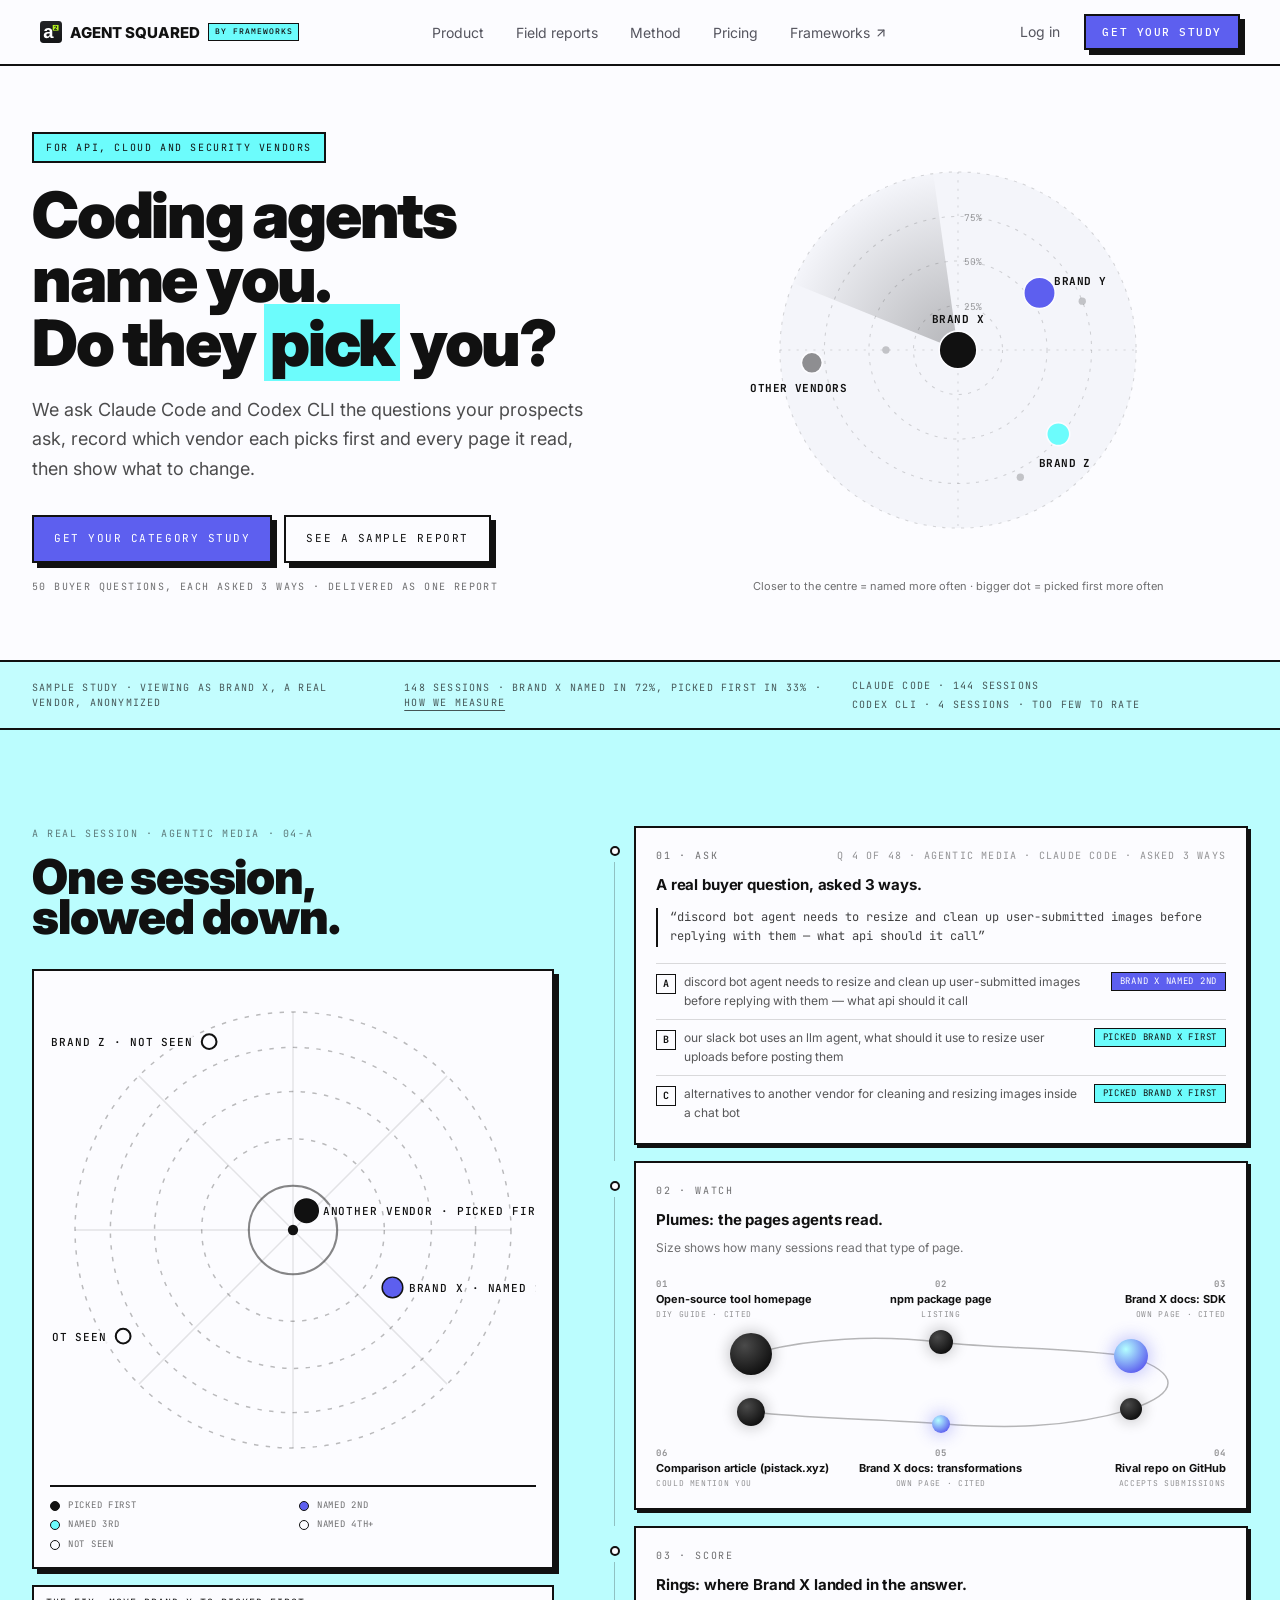
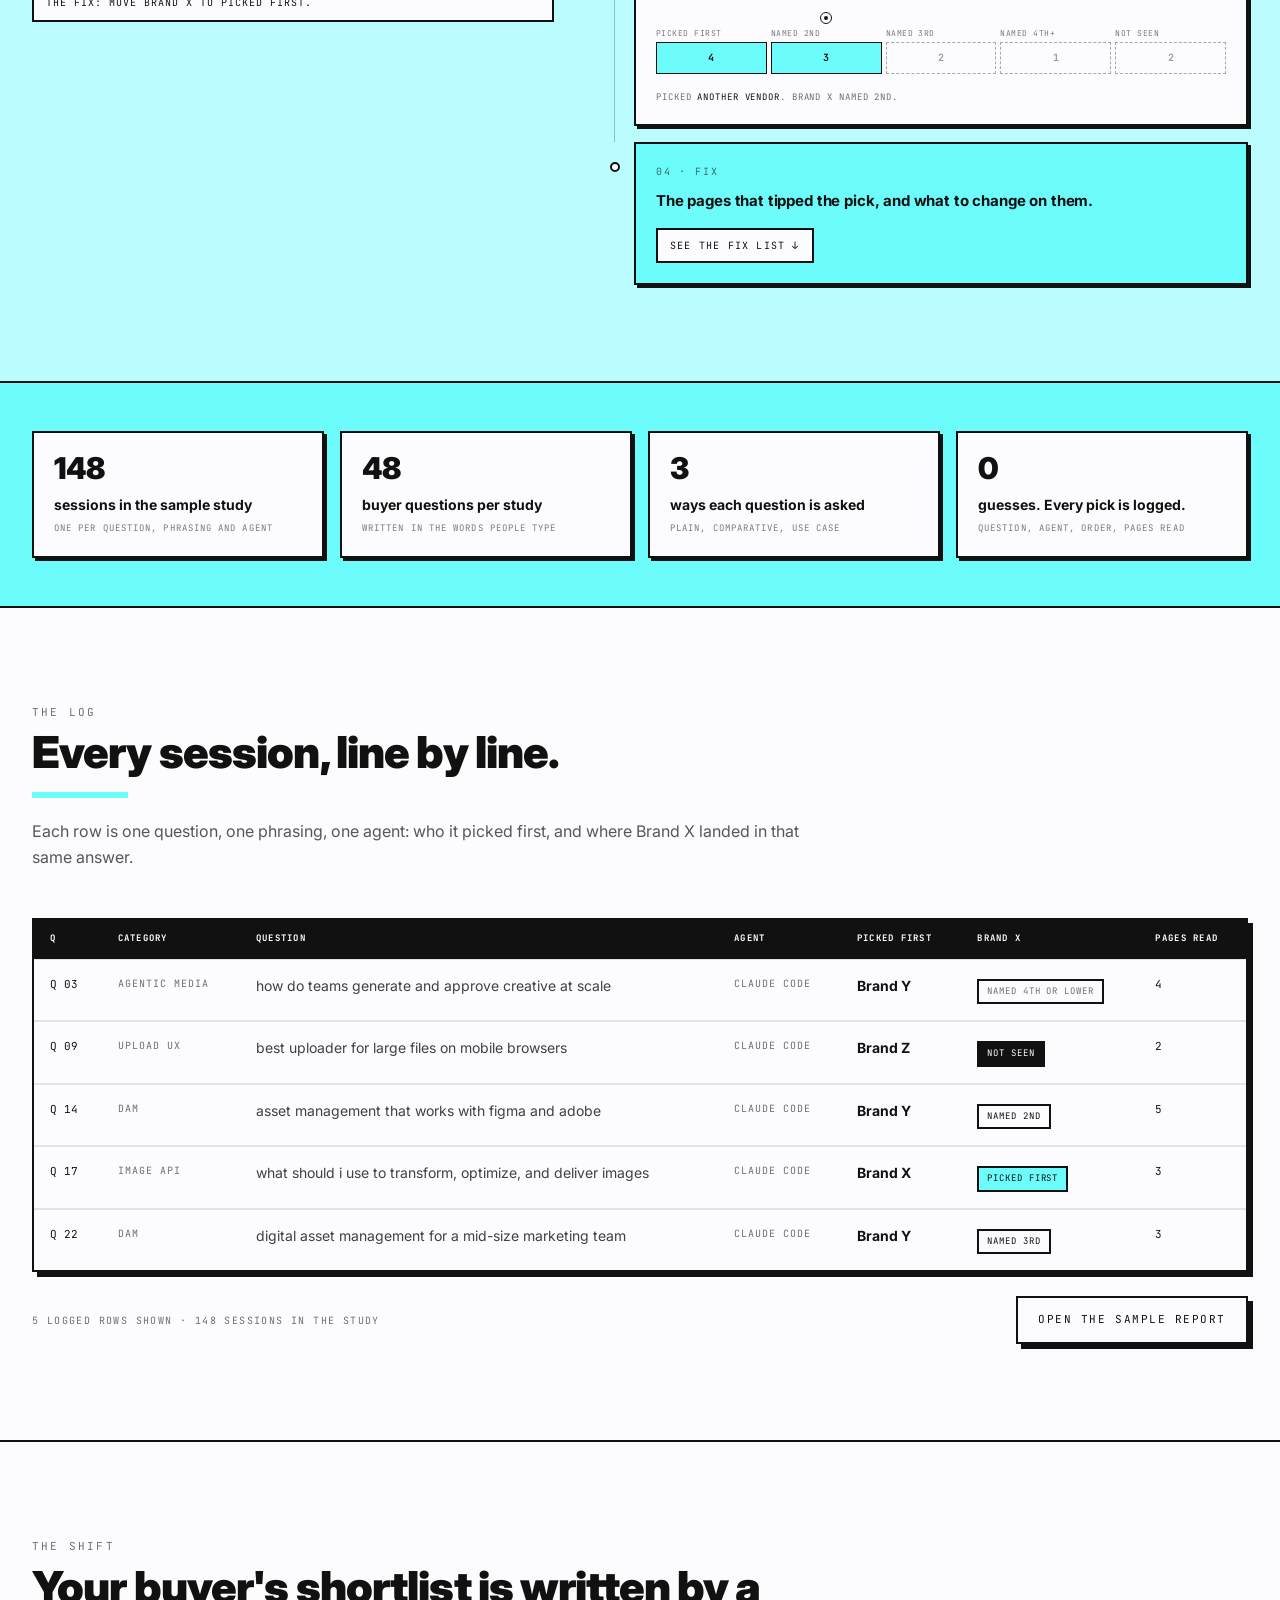
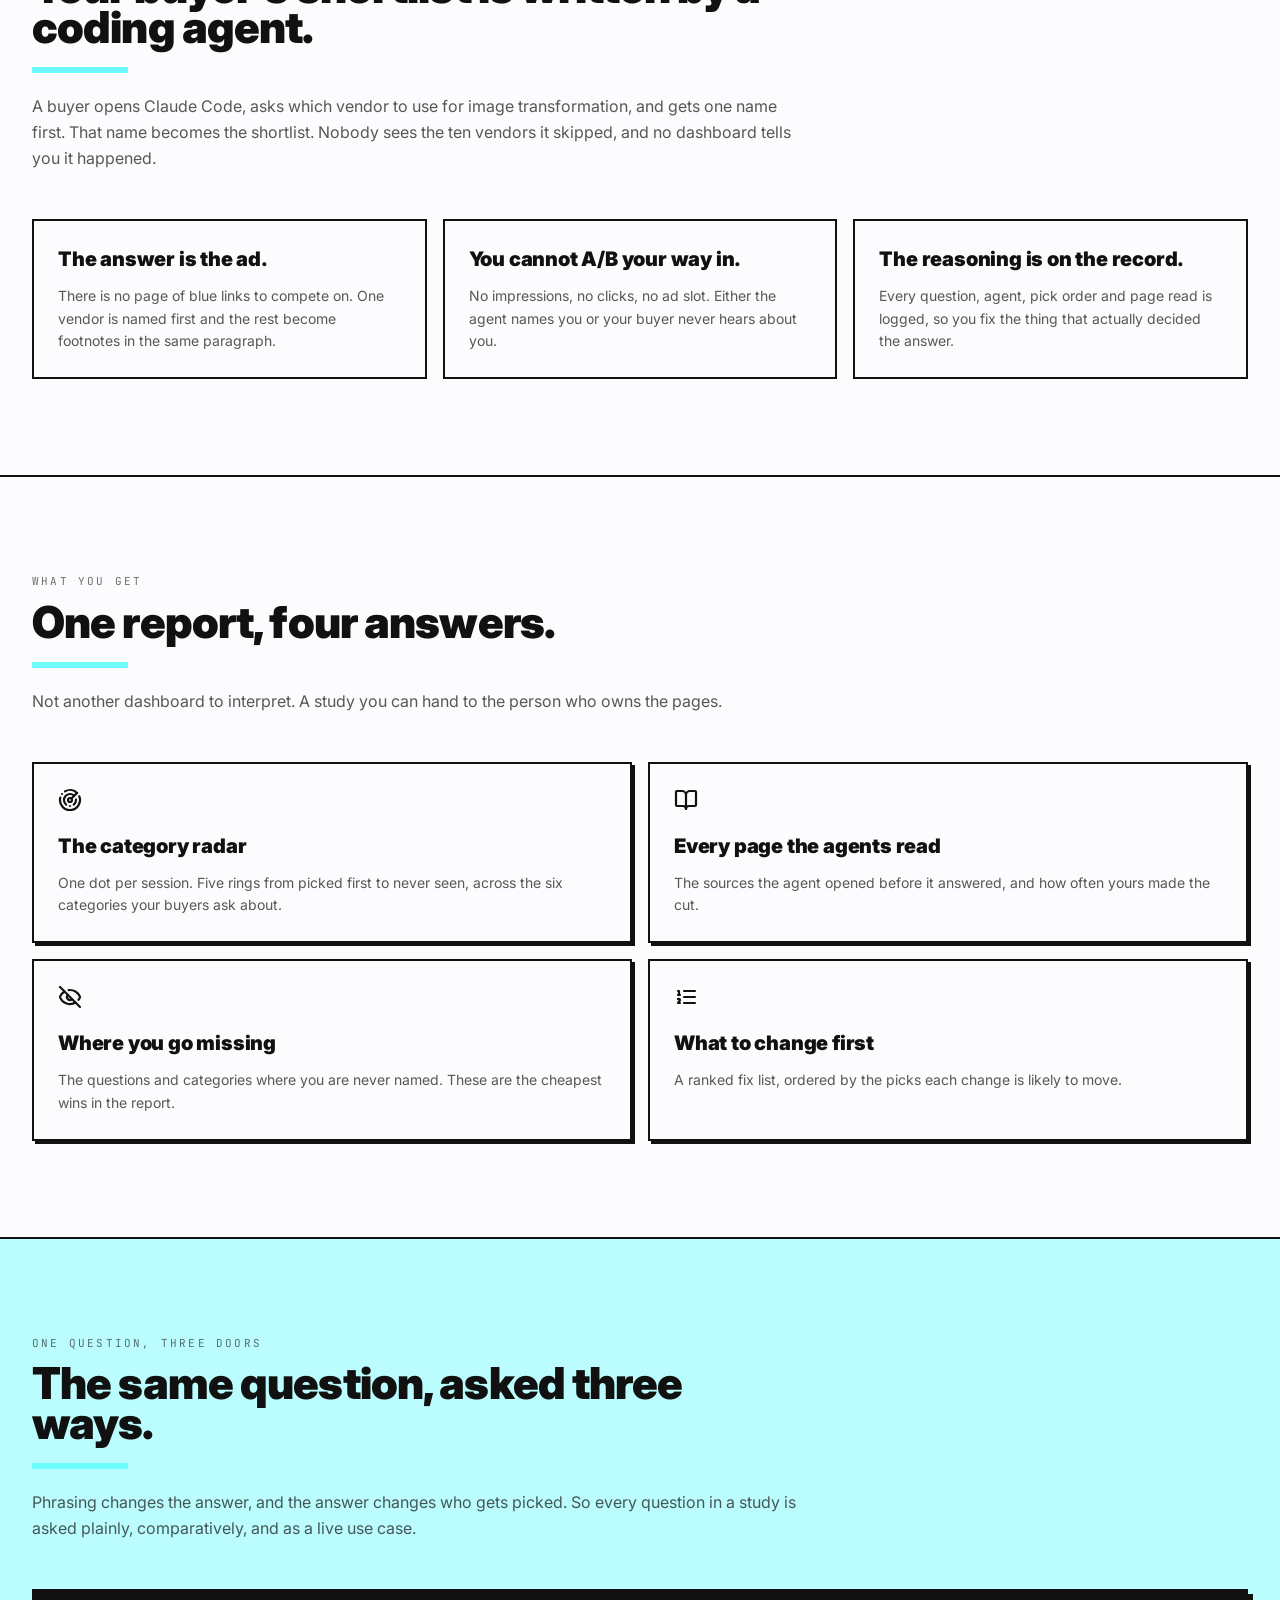
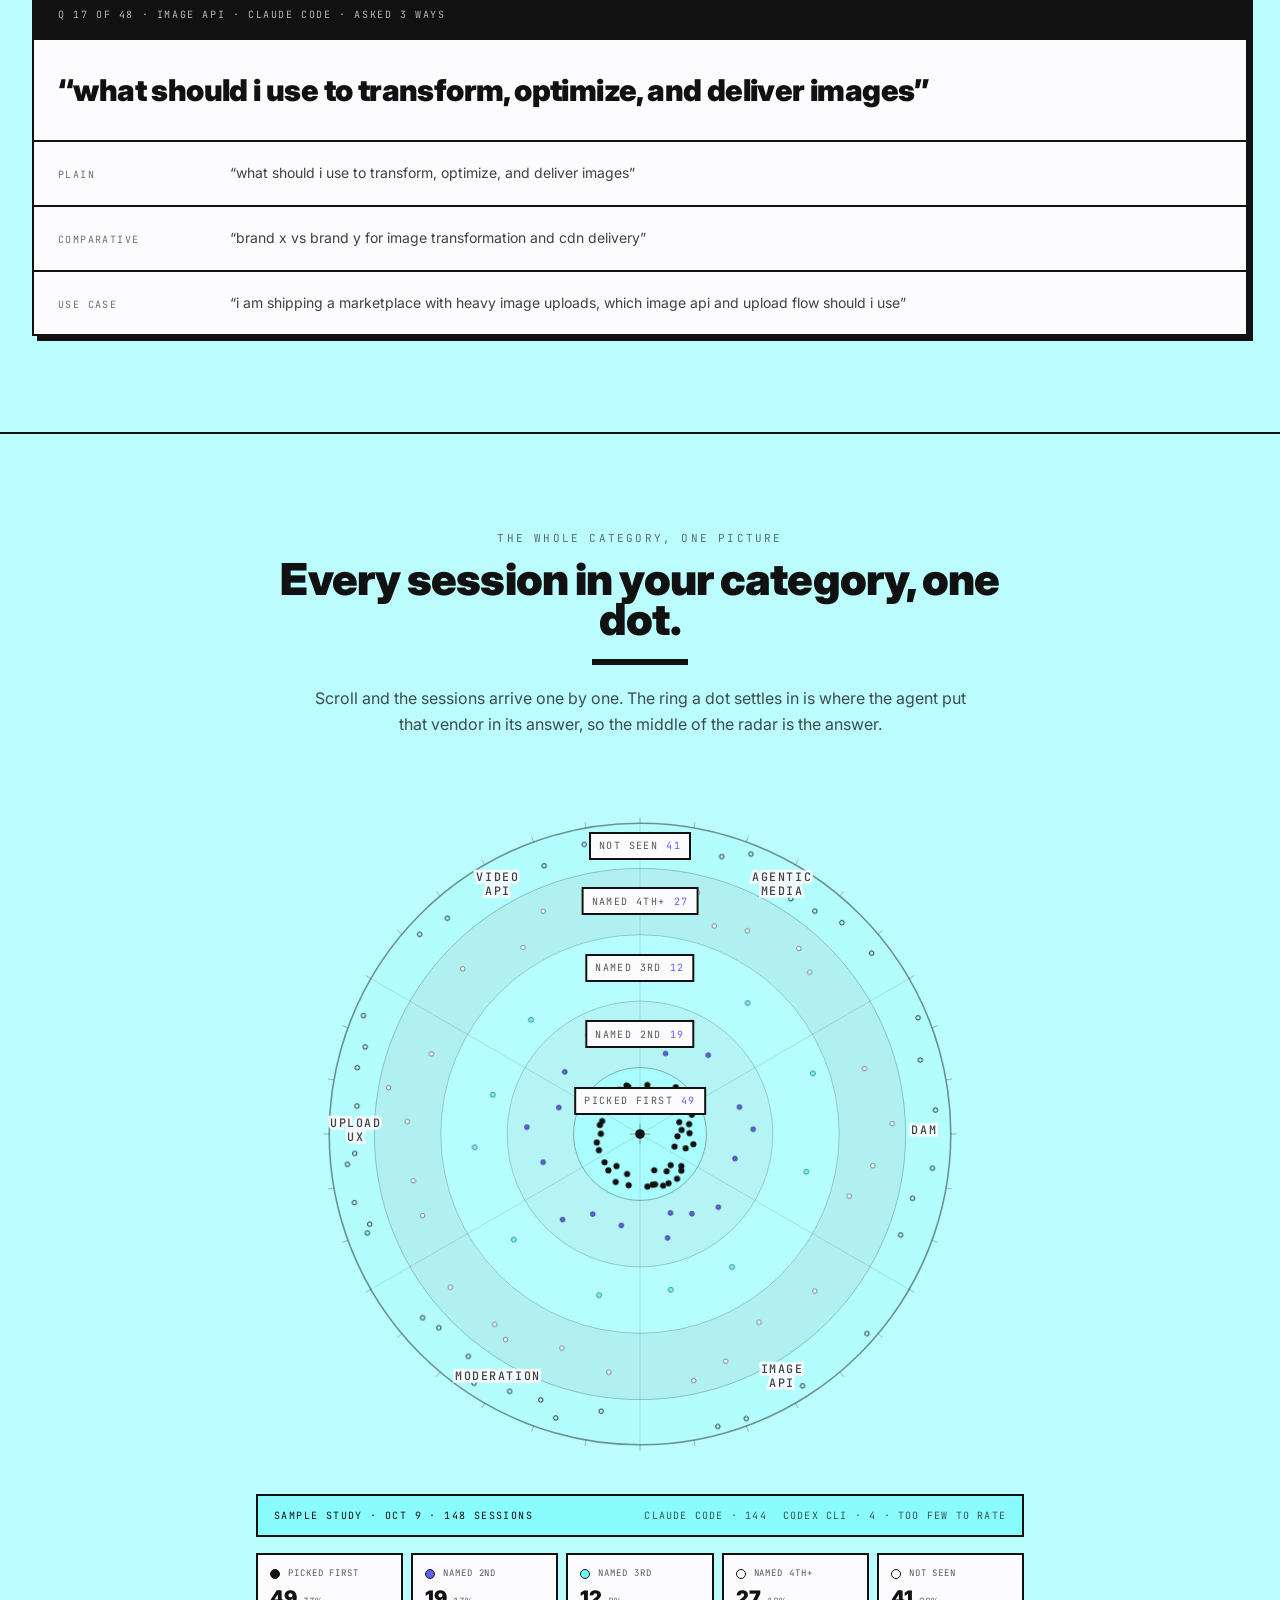
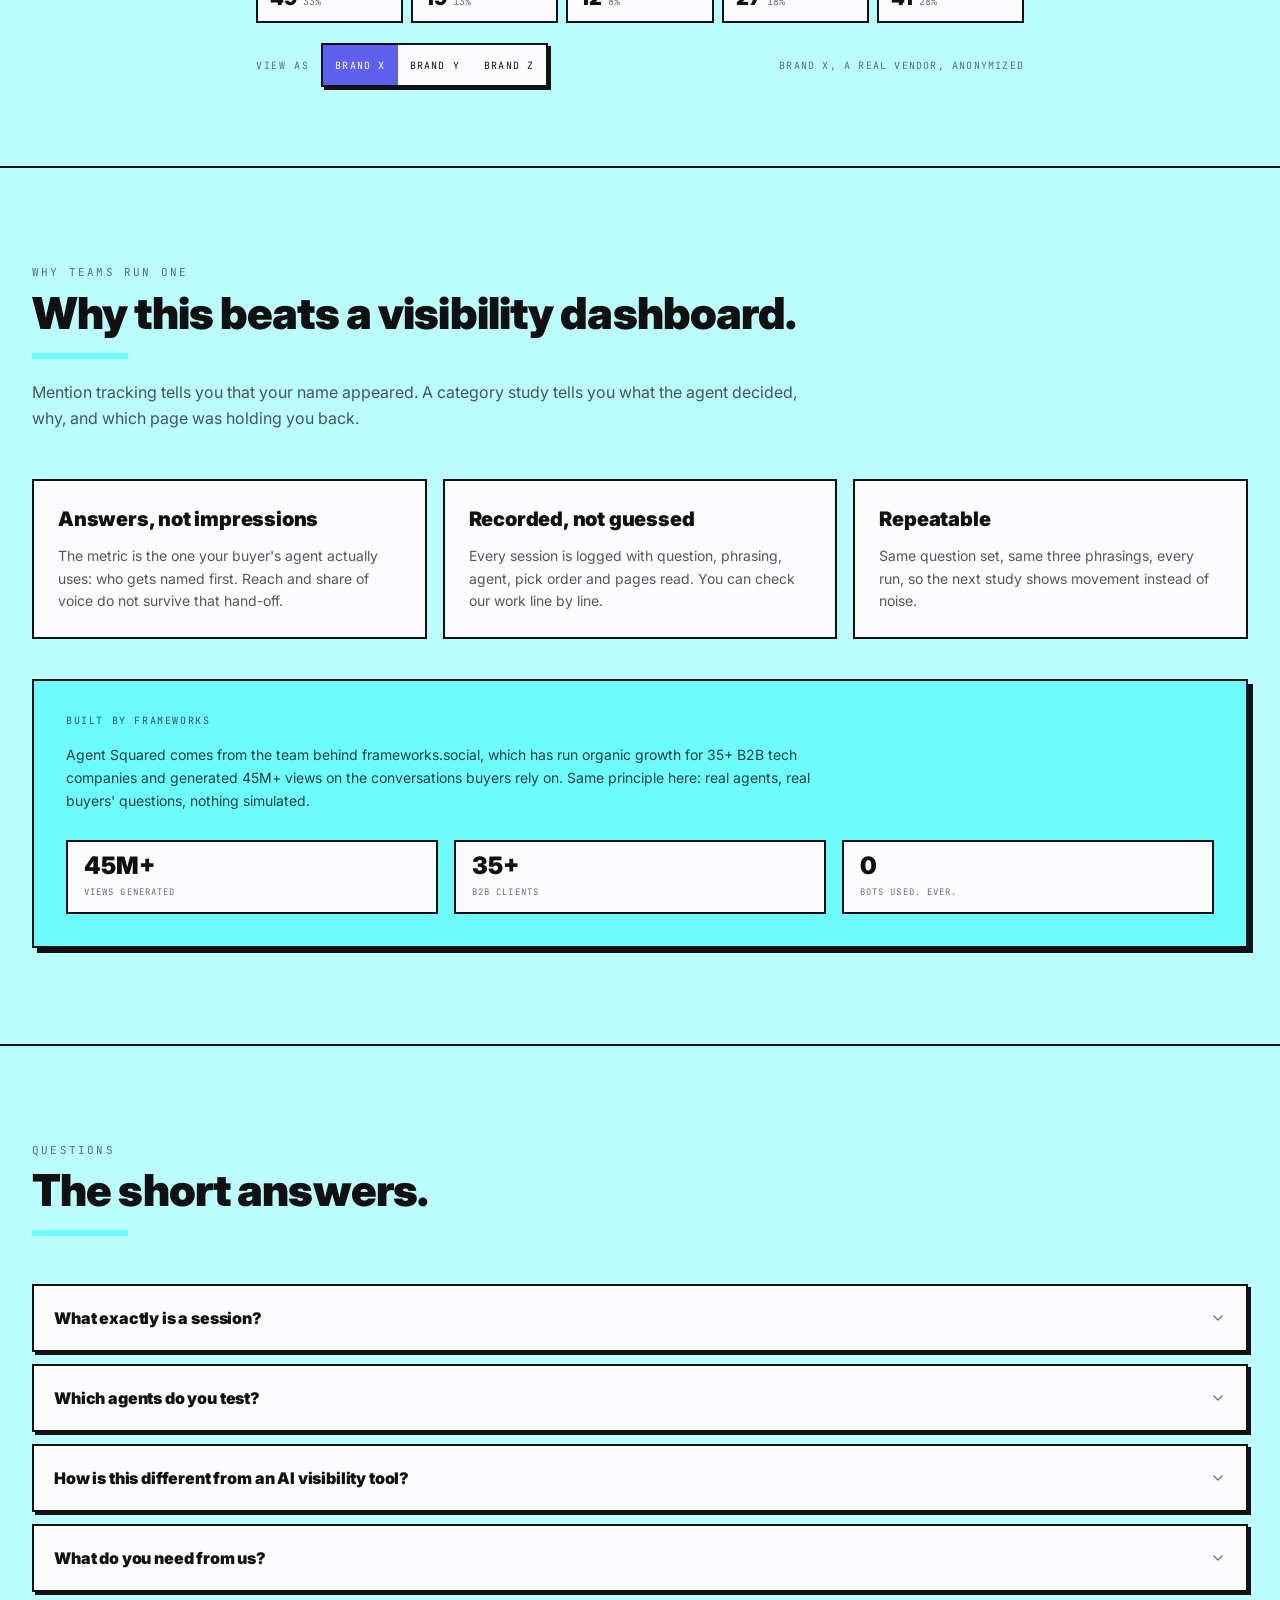
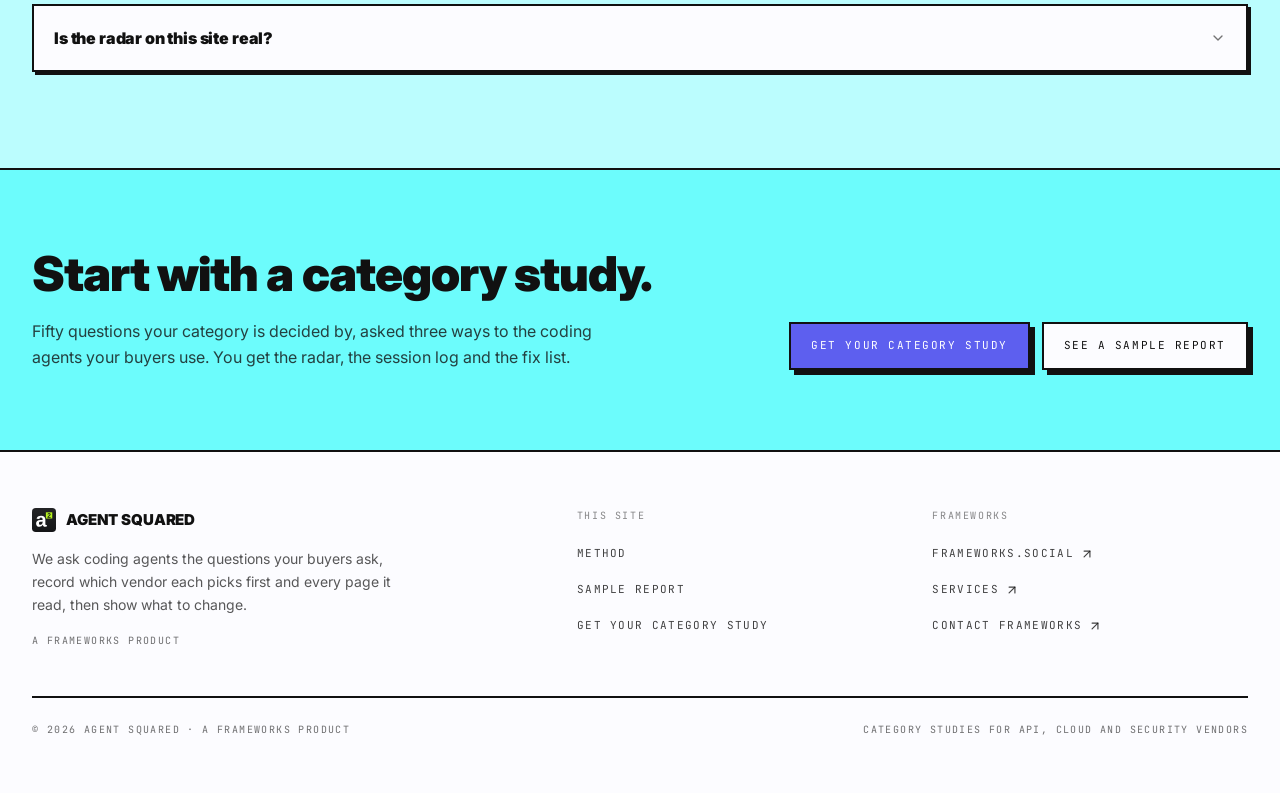
==== site/index.html @ c42c4f25 "Revert the release of staging to main (1306102) Undoes merge 1306102 at Robley's request; main is ba" ====
<!doctype html>
<html lang="en">
<head>
<meta charset="utf-8">
<meta name="viewport" content="width=device-width,initial-scale=1">
<title>Agent Squared</title>
<meta name="description" content="Agent Squared asks coding agents the questions your buyers ask, records which vendor each picks first and every page it read, then shows what to change.">
<link rel="icon" href="icon.svg" sizes="any" type="image/svg+xml">
<link rel="preconnect" href="https://fonts.googleapis.com">
<link rel="preconnect" href="https://fonts.gstatic.com" crossorigin>
<link rel="stylesheet" href="https://fonts.googleapis.com/css2?family=Inter:wght@400;500;700;800;900&amp;family=JetBrains+Mono:wght@400;500&amp;family=IBM+Plex+Mono:wght@400;500&amp;display=swap">
<link rel="stylesheet" href="assets/agent-squared.css">
<link rel="stylesheet" href="assets/site-header.css">
</head>
<body>
<div id="root"><div class="flex min-h-screen flex-col bg-paper text-ink">
<header class="site-header" data-site-header="" data-section="Nav">
  <nav class="site-header__bar" aria-label="Primary">
    <div class="site-header__brand">
      <a href="#" class="site-header__home" aria-label="Agent Squared, home"><svg xmlns="http://www.w3.org/2000/svg" class="site-header__mark" aria-hidden="true" focusable="false" viewBox="0 0 64 64"><defs><linearGradient id="a2g-h" x1="0" y1="0" x2="0" y2="1"><stop offset="0" stop-color="#232426"/><stop offset="1" stop-color="#141517"/></linearGradient></defs><rect width="64" height="64" rx="10" fill="url(#a2g-h)"/><path fill="#FFFFFF" d="M19.65 50Q15.52 50 13.21 47.75Q10.89 45.5 10.89 41.43Q10.89 37.01 13.77 34.7Q16.65 32.38 22.12 32.33L28.25 32.23V30.78Q28.25 27.99 27.27 26.64Q26.3 25.29 24.09 25.29Q22.04 25.29 21.08 26.22Q20.12 27.15 19.89 29.31L12.18 28.94Q12.89 24.79 15.98 22.64Q19.07 20.5 24.41 20.5Q29.8 20.5 32.72 23.16Q35.64 25.81 35.64 30.7V41.06Q35.64 43.45 36.17 44.36Q36.71 45.27 37.98 45.27Q38.82 45.27 39.61 45.11V49.11Q38.95 49.26 38.42 49.4Q37.9 49.53 37.37 49.61Q36.84 49.68 36.25 49.74Q35.66 49.79 34.87 49.79Q32.09 49.79 30.76 48.42Q29.43 47.06 29.17 44.4H29.01Q25.91 50 19.65 50ZM28.25 36.3 24.46 36.35Q21.88 36.46 20.81 36.92Q19.73 37.38 19.16 38.33Q18.6 39.27 18.6 40.85Q18.6 42.87 19.53 43.86Q20.46 44.85 22.02 44.85Q23.75 44.85 25.18 43.9Q26.62 42.95 27.43 41.28Q28.25 39.61 28.25 37.75Z"/><rect x="37" y="11.5" width="17" height="16.5" fill="#B5F21F"/><path fill="#161718" d="M41.26 25.9V24.22Q41.73 23.18 42.61 22.19Q43.48 21.2 44.8 20.13Q46.08 19.1 46.59 18.43Q47.1 17.75 47.1 17.11Q47.1 15.53 45.51 15.53Q44.73 15.53 44.33 15.94Q43.92 16.36 43.8 17.2L41.36 17.06Q41.57 15.37 42.62 14.49Q43.68 13.6 45.49 13.6Q47.45 13.6 48.5 14.49Q49.55 15.39 49.55 17.01Q49.55 17.86 49.22 18.55Q48.88 19.23 48.36 19.81Q47.83 20.4 47.19 20.9Q46.55 21.41 45.95 21.89Q45.35 22.37 44.85 22.86Q44.36 23.35 44.12 23.91H49.74V25.9Z"/></svg><span class="site-header__name">Agent Squared</span></a>
      <a href="https://frameworks.social" target="_blank" rel="noreferrer" class="site-header__badge">By Frameworks</a>
    </div>
    <ul class="site-header__links">
      <li><a href="#product" class="site-header__link">Product</a></li>
      <li><a href="#field-report" class="site-header__link">Field reports</a></li>
      <li><a href="#method" class="site-header__link">Method</a></li>
      <li><a href="#" class="site-header__link">Pricing</a></li>
      <li><a href="https://frameworks.social" target="_blank" rel="noreferrer" class="site-header__link site-header__link--ext">Frameworks<svg xmlns="http://www.w3.org/2000/svg" width="24" height="24" viewBox="0 0 24 24" fill="none" stroke="currentColor" stroke-width="2" stroke-linecap="round" stroke-linejoin="round" class="site-header__ext-icon" aria-hidden="true"><path d="M7 7h10v10"></path><path d="M7 17 17 7"></path></svg></a></li>
    </ul>
    <div class="site-header__actions">
      <a href="signin/" class="site-header__link">Log in</a>
      <a href="#study" class="site-header__cta">Get your study</a>
    </div>
    <button type="button" class="site-header__toggle" aria-expanded="false" aria-controls="mobile-menu"><span data-menu-label="">Menu</span><span class="site-header__burger" aria-hidden="true"><span></span><span></span></span></button>
  </nav>
  <div id="mobile-menu" class="site-header__menu" hidden="">
    <ul>
      <li><a href="#product">Product</a></li>
      <li><a href="#field-report">Field reports</a></li>
      <li><a href="#method">Method</a></li>
      <li><a href="#">Pricing</a></li>
      <li><a href="https://frameworks.social" target="_blank" rel="noreferrer">Frameworks<svg xmlns="http://www.w3.org/2000/svg" width="24" height="24" viewBox="0 0 24 24" fill="none" stroke="currentColor" stroke-width="2" stroke-linecap="round" stroke-linejoin="round" class="site-header__ext-icon" aria-hidden="true"><path d="M7 7h10v10"></path><path d="M7 17 17 7"></path></svg></a></li>
      <li><a href="signin/">Log in</a></li>
    </ul>
    <a href="#study" class="site-header__cta">Get your study</a>
  </div>
</header>
<main class="site-main flex-1"><section class="border-b-2 border-ink bg-paper"><div class="mx-auto grid max-w-7xl items-center gap-8 px-5 py-12 sm:px-8 md:grid-cols-2 md:gap-10 lg:gap-14 lg:py-16"><div><p class="inline-flex border-2 border-ink bg-signal px-3 py-1.5 font-mono text-[10px] uppercase tracking-[0.16em]">For API, cloud and security vendors</p><h1 class="mt-5 text-[2.6rem] font-black leading-[0.96] tracking-[-0.035em] sm:text-5xl md:text-[2.7rem] lg:text-[3.5rem] xl:text-[4rem]">Coding agents name you.<br>Do they <span class="bg-signal px-1.5">pick</span> you?</h1><p class="mt-5 max-w-xl text-lg leading-relaxed text-ink/75">We ask Claude Code and Codex CLI the questions your prospects ask, record which vendor each picks first and every page it read, then show what to change.</p><div class="mt-8 flex flex-wrap gap-3"><a class="inline-flex min-h-[48px] items-center justify-center gap-2 border-2 border-ink px-5 py-3 text-center font-mono text-[11px] uppercase leading-tight tracking-[0.14em] transition-transform duration-150 hover:-translate-y-[2px] active:translate-y-0 bg-electric text-white fw-shadow" href="study/">Get your category study</a><a class="inline-flex min-h-[48px] items-center justify-center gap-2 border-2 border-ink px-5 py-3 text-center font-mono text-[11px] uppercase leading-tight tracking-[0.14em] transition-transform duration-150 hover:-translate-y-[2px] active:translate-y-0 bg-paper text-ink fw-shadow" href="sample-report/">See a sample report</a></div><p class="mt-4 font-mono text-[10px] uppercase tracking-[0.14em] text-ink/60">50 buyer questions, each asked 3 ways · delivered as one report</p></div><div><svg viewBox="0 0 420 420" class="mx-auto block h-auto w-full max-w-[440px]" role="img" aria-label="Sample study radar: Brand X sits at the centre, Brand Y, Brand Z and other vendors orbit further out. Closer to the centre means named more often."><defs><radialGradient id="hero-cone" gradientUnits="userSpaceOnUse" cx="210" cy="210" r="170"><stop offset="0" stop-color="#111111" stop-opacity="0.28"></stop><stop offset="1" stop-color="#111111" stop-opacity="0"></stop></radialGradient></defs><circle cx="210" cy="210" r="170" fill="#F4F5FA"></circle><circle cx="210" cy="210" r="42.5" fill="none" stroke="#111111" stroke-opacity="0.16" stroke-width="1" stroke-dasharray="3 6"></circle><circle cx="210" cy="210" r="85" fill="none" stroke="#111111" stroke-opacity="0.16" stroke-width="1" stroke-dasharray="3 6"></circle><circle cx="210" cy="210" r="127.5" fill="none" stroke="#111111" stroke-opacity="0.16" stroke-width="1" stroke-dasharray="3 6"></circle><circle cx="210" cy="210" r="170" fill="none" stroke="#111111" stroke-opacity="0.16" stroke-width="1" stroke-dasharray="3 6"></circle><line x1="40" y1="210" x2="380" y2="210" stroke="#111111" stroke-opacity="0.14" stroke-dasharray="2 6"></line><line x1="210" y1="40" x2="210" y2="380" stroke="#111111" stroke-opacity="0.14" stroke-dasharray="2 6"></line><g class="radar-rotate"><path d="M210 210L52.37874472364615 146.31687911929498A170 170 0 0 1 186.3405728367888 41.65442831393307Z" fill="url(#hero-cone)"></path></g><text x="216" y="171.5" class="font-mono" font-size="9" fill="#111111" fill-opacity="0.4">25%</text><text x="216" y="129" class="font-mono" font-size="9" fill="#111111" fill-opacity="0.4">50%</text><text x="216" y="86.5" class="font-mono" font-size="9" fill="#111111" fill-opacity="0.4">75%</text><circle cx="141.2" cy="210" r="3.5" fill="#111111" fill-opacity="0.22"></circle><circle cx="328.6" cy="163.4" r="3.5" fill="#111111" fill-opacity="0.22"></circle><circle cx="269.5" cy="331.5" r="3.5" fill="#111111" fill-opacity="0.22"></circle><g tabindex="0" aria-label="Brand X"><circle cx="210" cy="210" r="18" fill="#111111" fill-opacity="1" stroke="#FCFCFF" stroke-width="1.5"></circle><text x="210" y="184" text-anchor="middle" class="font-mono" font-size="10.5" font-weight="700" letter-spacing="0.04em" fill="#111111">BRAND X</text></g><g tabindex="0" aria-label="Brand Y"><circle cx="287.8" cy="155.5" r="15" fill="#5D5FEF" fill-opacity="1" stroke="#FCFCFF" stroke-width="1.5"></circle><text x="302" y="148" text-anchor="start" class="font-mono" font-size="10.5" font-weight="700" letter-spacing="0.04em" fill="#111111">BRAND Y</text></g><g tabindex="0" aria-label="Brand Z"><circle cx="305.7" cy="290.3" r="11" fill="#6CFCFC" fill-opacity="1" stroke="#FCFCFF" stroke-width="1.5"></circle><text x="312" y="322" text-anchor="middle" class="font-mono" font-size="10.5" font-weight="700" letter-spacing="0.04em" fill="#111111">BRAND Z</text></g><g tabindex="0" aria-label="Other vendors"><circle cx="70.5" cy="222.2" r="10" fill="#111111" fill-opacity="0.45" stroke="#FCFCFF" stroke-width="1.5"></circle><text x="58" y="250" text-anchor="middle" class="font-mono" font-size="10.5" font-weight="700" letter-spacing="0.04em" fill="#111111">OTHER VENDORS</text></g></svg><p class="mt-2 text-center text-[11px] leading-relaxed text-ink/60">Closer to the centre = named more often · bigger dot = picked first more often</p></div></div><div class="border-t-2 border-ink bg-signal/40"><div class="mx-auto flex max-w-7xl flex-col gap-3 px-5 py-4 sm:px-8 lg:flex-row lg:items-center lg:justify-between lg:gap-6"><p class="font-mono text-[10px] uppercase tracking-[0.12em] text-ink/70">Sample study · viewing as Brand X, a real vendor, anonymized</p><p class="font-mono text-[10px] uppercase tracking-[0.12em] text-ink/70">148 sessions · Brand X named in 72%, picked first in 33% · <a class="underline decoration-1 underline-offset-4 hover:text-electric" href="method/">How we measure</a></p><div class="flex flex-wrap gap-x-4 gap-y-1"><span class="font-mono text-[10px] uppercase tracking-[0.12em] text-ink/70">Claude Code · 144 sessions</span><span class="font-mono text-[10px] uppercase tracking-[0.12em] text-ink/70">Codex CLI · 4 sessions · too few to rate</span></div></div></div></section><section id="product" class="border-b-2 border-ink bg-signal/45"><div class="mx-auto max-w-7xl px-5 py-16 sm:px-8 lg:py-24"><div class="grid gap-10 lg:grid-cols-[0.9fr_1.1fr] lg:gap-14"><div><p class="font-mono text-[10px] uppercase tracking-[0.16em] text-ink/55">A real session · Agentic media · 04-A</p><h2 class="mt-4 text-3xl font-black leading-[1.02] tracking-[-0.025em] sm:text-4xl lg:text-[3rem]">One session,<br>slowed down.</h2><div class="mt-8 border-2 border-ink bg-paper p-4 fw-shadow"><svg viewBox="-165 -165 330 330" class="w-full" role="img" aria-label="One session: another vendor picked first, Brand X named 2nd, Brand Y and Brand Z never seen."><circle r="30" fill="none" stroke="#111111" stroke-opacity="0.5" stroke-width="1.4"></circle><circle r="62" fill="none" stroke="#111111" stroke-opacity="0.28" stroke-width="1" stroke-dasharray="3 5"></circle><circle r="94" fill="none" stroke="#111111" stroke-opacity="0.28" stroke-width="1" stroke-dasharray="3 5"></circle><circle r="124" fill="none" stroke="#111111" stroke-opacity="0.28" stroke-width="1" stroke-dasharray="3 5"></circle><circle r="148" fill="none" stroke="#111111" stroke-opacity="0.28" stroke-width="1" stroke-dasharray="3 5"></circle><line x1="0" y1="0" x2="148" y2="0" stroke="#111111" stroke-opacity="0.1" stroke-width="1"></line><line x1="0" y1="0" x2="104.65180361560904" y2="104.65180361560903" stroke="#111111" stroke-opacity="0.1" stroke-width="1"></line><line x1="0" y1="0" x2="9.062386313690414e-15" y2="148" stroke="#111111" stroke-opacity="0.1" stroke-width="1"></line><line x1="0" y1="0" x2="-104.65180361560903" y2="104.65180361560904" stroke="#111111" stroke-opacity="0.1" stroke-width="1"></line><line x1="0" y1="0" x2="-148" y2="1.8124772627380827e-14" stroke="#111111" stroke-opacity="0.1" stroke-width="1"></line><line x1="0" y1="0" x2="-104.65180361560905" y2="-104.65180361560903" stroke="#111111" stroke-opacity="0.1" stroke-width="1"></line><line x1="0" y1="0" x2="-2.718715894107124e-14" y2="-148" stroke="#111111" stroke-opacity="0.1" stroke-width="1"></line><line x1="0" y1="0" x2="104.65180361560901" y2="-104.65180361560905" stroke="#111111" stroke-opacity="0.1" stroke-width="1"></line><g><circle cx="9.177222981616739" cy="-13.106432708623869" r="8" fill="#111111" stroke="#111111" stroke-width="1"></circle><text x="20.177222981616737" y="-10.106432708623869" text-anchor="start" font-size="7.5" letter-spacing="0.6" fill="#111111" stroke="#FCFCFF" stroke-opacity="0.85" stroke-width="3" paint-order="stroke" style="font-family: &quot;JetBrains Mono&quot;, ui-monospace, monospace; font-weight: 500; text-transform: uppercase;">Another vendor · picked first</text></g><g><circle cx="67.54998149518622" cy="38.99999999999999" r="7" fill="#5D5FEF" stroke="#111111" stroke-width="1"></circle><text x="78.54998149518622" y="41.99999999999999" text-anchor="start" font-size="7.5" letter-spacing="0.6" fill="#111111" stroke="#FCFCFF" stroke-opacity="0.85" stroke-width="3" paint-order="stroke" style="font-family: &quot;JetBrains Mono&quot;, ui-monospace, monospace; font-weight: 500; text-transform: uppercase;">Brand X · named 2nd</text></g><g><circle cx="-115.33454107727393" cy="72.06901993571587" r="5" fill="none" stroke="#111111" stroke-width="1.4"></circle><text x="-126.33454107727393" y="75.06901993571587" text-anchor="end" font-size="7.5" letter-spacing="0.6" fill="#111111" stroke="#FCFCFF" stroke-opacity="0.85" stroke-width="3" paint-order="stroke" style="font-family: &quot;JetBrains Mono&quot;, ui-monospace, monospace; font-weight: 500; text-transform: uppercase;">Brand Y · not seen</text></g><g><circle cx="-56.94313003061201" cy="-127.89636406996414" r="5" fill="#FCFCFF" stroke="#111111" stroke-width="1.4"></circle><text x="-67.94313003061201" y="-124.89636406996414" text-anchor="end" font-size="7.5" letter-spacing="0.6" fill="#111111" stroke="#FCFCFF" stroke-opacity="0.85" stroke-width="3" paint-order="stroke" style="font-family: &quot;JetBrains Mono&quot;, ui-monospace, monospace; font-weight: 500; text-transform: uppercase;">Brand Z · not seen</text></g><circle r="3.5" fill="#111111"></circle></svg><ul class="mt-3 grid grid-cols-2 gap-x-3 gap-y-1.5 border-t-2 border-ink pt-3"><li class="flex items-center gap-2 font-mono text-[9px] uppercase tracking-[0.08em] text-ink/60"><span class="h-2.5 w-2.5 shrink-0 rounded-full border border-ink" style="background: rgb(17, 17, 17);"></span>PICKED FIRST</li><li class="flex items-center gap-2 font-mono text-[9px] uppercase tracking-[0.08em] text-ink/60"><span class="h-2.5 w-2.5 shrink-0 rounded-full border border-ink" style="background: rgb(93, 95, 239);"></span>NAMED 2ND</li><li class="flex items-center gap-2 font-mono text-[9px] uppercase tracking-[0.08em] text-ink/60"><span class="h-2.5 w-2.5 shrink-0 rounded-full border border-ink" style="background: rgb(108, 252, 252);"></span>NAMED 3RD</li><li class="flex items-center gap-2 font-mono text-[9px] uppercase tracking-[0.08em] text-ink/60"><span class="h-2.5 w-2.5 shrink-0 rounded-full border border-ink" style="background: rgb(252, 252, 255);"></span>NAMED 4TH+</li><li class="flex items-center gap-2 font-mono text-[9px] uppercase tracking-[0.08em] text-ink/60"><span class="h-2.5 w-2.5 shrink-0 rounded-full border border-ink" style="background: rgb(252, 252, 255);"></span>NOT SEEN</li></ul></div><p class="mt-4 border-2 border-ink bg-paper px-3 py-2 font-mono text-[10px] uppercase leading-relaxed tracking-[0.1em]">The fix: move Brand X to picked first.</p></div><div class="space-y-4"><div class="relative pl-6"><span class="absolute left-0 top-5 h-2.5 w-2.5 rounded-full border-2 border-ink bg-paper"></span><span class="absolute bottom-[-16px] left-[4px] top-9 w-px bg-ink/25"></span><div class="border-2 border-ink bg-paper p-5 fw-shadow-sm"><div class="flex flex-wrap items-baseline justify-between gap-2"><h3 class="font-mono text-[10px] uppercase tracking-[0.18em] text-ink/60">01 · Ask</h3><span class="font-mono text-[10px] uppercase tracking-[0.12em] text-ink/45">Q 4 of 48 · Agentic media · Claude Code · asked 3 ways</span></div><p class="mt-3 text-[15px] font-bold leading-snug tracking-[-0.01em]">A real buyer question, asked 3 ways.</p><p class="mt-3 border-l-2 border-ink pl-3 font-mono text-[12px] leading-relaxed text-ink/80">“discord bot agent needs to resize and clean up user-submitted images before replying with them — what api should it call”</p><ul class="mt-4 space-y-2"><li class="flex flex-wrap items-start gap-2 border-t border-ink/15 pt-2"><span class="mt-0.5 flex h-5 w-5 shrink-0 items-center justify-center border border-ink font-mono text-[10px] font-bold">A</span><span class="min-w-0 flex-1 text-[12px] leading-relaxed text-ink/70">discord bot agent needs to resize and clean up user-submitted images before replying with them — what api should it call</span><span class="shrink-0 border border-ink px-2 py-0.5 font-mono text-[9px] uppercase tracking-[0.08em] bg-electric text-white">Brand X named 2nd</span></li><li class="flex flex-wrap items-start gap-2 border-t border-ink/15 pt-2"><span class="mt-0.5 flex h-5 w-5 shrink-0 items-center justify-center border border-ink font-mono text-[10px] font-bold">B</span><span class="min-w-0 flex-1 text-[12px] leading-relaxed text-ink/70">our slack bot uses an llm agent, what should it use to resize user uploads before posting them</span><span class="shrink-0 border border-ink px-2 py-0.5 font-mono text-[9px] uppercase tracking-[0.08em] bg-signal text-ink">Picked Brand X first</span></li><li class="flex flex-wrap items-start gap-2 border-t border-ink/15 pt-2"><span class="mt-0.5 flex h-5 w-5 shrink-0 items-center justify-center border border-ink font-mono text-[10px] font-bold">C</span><span class="min-w-0 flex-1 text-[12px] leading-relaxed text-ink/70">alternatives to another vendor for cleaning and resizing images inside a chat bot</span><span class="shrink-0 border border-ink px-2 py-0.5 font-mono text-[9px] uppercase tracking-[0.08em] bg-signal text-ink">Picked Brand X first</span></li></ul></div></div><div class="relative pl-6"><span class="absolute left-0 top-5 h-2.5 w-2.5 rounded-full border-2 border-ink bg-paper"></span><span class="absolute bottom-[-16px] left-[4px] top-9 w-px bg-ink/25"></span><div class="border-2 border-ink bg-paper p-5 fw-shadow-sm"><h3 class="font-mono text-[10px] uppercase tracking-[0.18em] text-ink/60">02 · Watch</h3><p class="mt-3 text-[15px] font-bold leading-snug tracking-[-0.01em]">Plumes: the pages agents read.</p><p class="mt-2 text-[12px] leading-relaxed text-ink/60">Size shows how many sessions read that type of page.</p><div class="mt-5"><div class="grid grid-cols-3 gap-2"><div class="text-left"><p class="font-mono text-[9px] font-bold tracking-[0.1em] text-ink/45">01</p><p class="mt-0.5 text-[11px] font-bold leading-tight">Open-source tool homepage</p><p class="mt-0.5 font-mono text-[8px] uppercase leading-tight tracking-[0.08em] text-ink/45">DIY guide · cited</p></div><div class="text-center"><p class="font-mono text-[9px] font-bold tracking-[0.1em] text-ink/45">02</p><p class="mt-0.5 text-[11px] font-bold leading-tight">npm package page</p><p class="mt-0.5 font-mono text-[8px] uppercase leading-tight tracking-[0.08em] text-ink/45">Listing</p></div><div class="text-right"><p class="font-mono text-[9px] font-bold tracking-[0.1em] text-ink/45">03</p><p class="mt-0.5 text-[11px] font-bold leading-tight">Brand X docs: SDK</p><p class="mt-0.5 font-mono text-[8px] uppercase leading-tight tracking-[0.08em] text-ink/45">Own page · cited</p></div></div><div class="relative my-1 h-[120px]"><svg viewBox="0 0 100 100" preserveAspectRatio="none" class="absolute inset-0 h-full w-full" aria-hidden="true"><path d="M 16.6 26 C 27 12, 39 10, 50 16 C 61 22, 72 20, 83.3 28 C 92 42, 92 58, 83.3 72 C 72 88, 61 88, 50 84 C 39 80, 27 80, 16.6 74" fill="none" stroke="#111111" stroke-opacity="0.3" stroke-width="1.5" vector-effect="non-scaling-stroke" stroke-linecap="round"></path></svg><span class="absolute -translate-x-1/2 -translate-y-1/2 rounded-full" style="left: 16.6%; top: 26%; width: 42px; height: 42px; background: radial-gradient(circle at 35% 30%, rgb(74, 74, 74), rgb(17, 17, 17) 75%); box-shadow: rgba(17, 17, 17, 0.22) 0px 0px 14px 2px;"></span><span class="absolute -translate-x-1/2 -translate-y-1/2 rounded-full" style="left: 50%; top: 16%; width: 24px; height: 24px; background: radial-gradient(circle at 35% 30%, rgb(74, 74, 74), rgb(17, 17, 17) 75%); box-shadow: rgba(17, 17, 17, 0.22) 0px 0px 14px 2px;"></span><span class="absolute -translate-x-1/2 -translate-y-1/2 rounded-full" style="left: 83.3%; top: 28%; width: 34px; height: 34px; background: radial-gradient(circle at 35% 30%, rgb(180, 255, 255), rgb(93, 95, 239) 78%); box-shadow: rgba(93, 95, 239, 0.32) 0px 0px 16px 3px;"></span><span class="absolute -translate-x-1/2 -translate-y-1/2 rounded-full" style="left: 83.3%; top: 72%; width: 22px; height: 22px; background: radial-gradient(circle at 35% 30%, rgb(74, 74, 74), rgb(17, 17, 17) 75%); box-shadow: rgba(17, 17, 17, 0.22) 0px 0px 14px 2px;"></span><span class="absolute -translate-x-1/2 -translate-y-1/2 rounded-full" style="left: 50%; top: 84%; width: 18px; height: 18px; background: radial-gradient(circle at 35% 30%, rgb(180, 255, 255), rgb(93, 95, 239) 78%); box-shadow: rgba(93, 95, 239, 0.32) 0px 0px 16px 3px;"></span><span class="absolute -translate-x-1/2 -translate-y-1/2 rounded-full" style="left: 16.6%; top: 74%; width: 28px; height: 28px; background: radial-gradient(circle at 35% 30%, rgb(74, 74, 74), rgb(17, 17, 17) 75%); box-shadow: rgba(17, 17, 17, 0.22) 0px 0px 14px 2px;"></span></div><div class="grid grid-cols-3 gap-2"><div class="text-left"><p class="font-mono text-[9px] font-bold tracking-[0.1em] text-ink/45">06</p><p class="mt-0.5 text-[11px] font-bold leading-tight">Comparison article (pistack.xyz)</p><p class="mt-0.5 font-mono text-[8px] uppercase leading-tight tracking-[0.08em] text-ink/45">Could mention you</p></div><div class="text-center"><p class="font-mono text-[9px] font-bold tracking-[0.1em] text-ink/45">05</p><p class="mt-0.5 text-[11px] font-bold leading-tight">Brand X docs: transformations</p><p class="mt-0.5 font-mono text-[8px] uppercase leading-tight tracking-[0.08em] text-ink/45">Own page · cited</p></div><div class="text-right"><p class="font-mono text-[9px] font-bold tracking-[0.1em] text-ink/45">04</p><p class="mt-0.5 text-[11px] font-bold leading-tight">Rival repo on GitHub</p><p class="mt-0.5 font-mono text-[8px] uppercase leading-tight tracking-[0.08em] text-ink/45">Accepts submissions</p></div></div></div></div></div><div class="relative pl-6"><span class="absolute left-0 top-5 h-2.5 w-2.5 rounded-full border-2 border-ink bg-paper"></span><span class="absolute bottom-[-16px] left-[4px] top-9 w-px bg-ink/25"></span><div class="border-2 border-ink bg-paper p-5 fw-shadow-sm"><h3 class="font-mono text-[10px] uppercase tracking-[0.18em] text-ink/60">03 · Score</h3><p class="mt-3 text-[15px] font-bold leading-snug tracking-[-0.01em]">Rings: where Brand X landed in the answer.</p><div class="mt-4 grid grid-cols-5 gap-1"><div class="flex flex-col gap-1"><span class="flex h-3 items-center justify-center"></span><span class="font-mono text-[8px] uppercase leading-tight tracking-[0.06em] text-ink/55">Picked first</span><span class="flex h-8 items-center justify-center border font-mono text-[10px] font-bold border-ink bg-signal">4</span></div><div class="flex flex-col gap-1"><span class="flex h-3 items-center justify-center"><span class="flex h-3 w-3 items-center justify-center rounded-full border border-ink"><span class="h-1 w-1 rounded-full bg-ink"></span></span></span><span class="font-mono text-[8px] uppercase leading-tight tracking-[0.06em] text-ink/55">Named 2nd</span><span class="flex h-8 items-center justify-center border font-mono text-[10px] font-bold border-ink bg-signal">3</span></div><div class="flex flex-col gap-1"><span class="flex h-3 items-center justify-center"></span><span class="font-mono text-[8px] uppercase leading-tight tracking-[0.06em] text-ink/55">Named 3rd</span><span class="flex h-8 items-center justify-center border font-mono text-[10px] font-bold border-dashed border-ink/35 text-ink/40">2</span></div><div class="flex flex-col gap-1"><span class="flex h-3 items-center justify-center"></span><span class="font-mono text-[8px] uppercase leading-tight tracking-[0.06em] text-ink/55">Named 4th+</span><span class="flex h-8 items-center justify-center border font-mono text-[10px] font-bold border-dashed border-ink/35 text-ink/40">1</span></div><div class="flex flex-col gap-1"><span class="flex h-3 items-center justify-center"></span><span class="font-mono text-[8px] uppercase leading-tight tracking-[0.06em] text-ink/55">Not seen</span><span class="flex h-8 items-center justify-center border font-mono text-[10px] font-bold border-dashed border-ink/35 text-ink/40">2</span></div></div><p class="mt-4 font-mono text-[9px] uppercase leading-relaxed tracking-[0.1em] text-ink/60">Picked <span class="text-ink">another vendor</span>. Brand X named 2nd.</p></div></div><div class="relative pl-6"><span class="absolute left-0 top-5 h-2.5 w-2.5 rounded-full border-2 border-ink bg-paper"></span><div class="border-2 border-ink bg-signal p-5 fw-shadow-sm"><h3 class="font-mono text-[10px] uppercase tracking-[0.18em] text-ink/60">04 · Fix</h3><p class="mt-3 text-[15px] font-bold leading-snug tracking-[-0.01em]">The pages that tipped the pick, and what to change on them.</p><a class="mt-4 inline-flex items-center gap-2 border-2 border-ink bg-paper px-3 py-2 font-mono text-[10px] uppercase tracking-[0.12em] transition-transform hover:-translate-y-[2px]" href="sample-report/">See the fix list ↓</a></div></div></div></div></div></section><section class="border-b-2 border-ink bg-signal"><div class="mx-auto grid max-w-7xl gap-4 px-5 py-12 sm:grid-cols-2 sm:px-8 lg:grid-cols-4"><div class="border-2 border-ink bg-paper p-5 fw-shadow-sm"><p class="text-3xl font-black leading-none tracking-[-0.03em]">148</p><p class="mt-3 text-sm font-bold leading-snug">sessions in the sample study</p><p class="mt-2 font-mono text-[9px] uppercase tracking-[0.12em] text-ink/55">one per question, phrasing and agent</p></div><div class="border-2 border-ink bg-paper p-5 fw-shadow-sm"><p class="text-3xl font-black leading-none tracking-[-0.03em]">48</p><p class="mt-3 text-sm font-bold leading-snug">buyer questions per study</p><p class="mt-2 font-mono text-[9px] uppercase tracking-[0.12em] text-ink/55">written in the words people type</p></div><div class="border-2 border-ink bg-paper p-5 fw-shadow-sm"><p class="text-3xl font-black leading-none tracking-[-0.03em]">3</p><p class="mt-3 text-sm font-bold leading-snug">ways each question is asked</p><p class="mt-2 font-mono text-[9px] uppercase tracking-[0.12em] text-ink/55">plain, comparative, use case</p></div><div class="border-2 border-ink bg-paper p-5 fw-shadow-sm"><p class="text-3xl font-black leading-none tracking-[-0.03em]">0</p><p class="mt-3 text-sm font-bold leading-snug">guesses. Every pick is logged.</p><p class="mt-2 font-mono text-[9px] uppercase tracking-[0.12em] text-ink/55">question, agent, order, pages read</p></div></div></section><section id="field-report" class="border-b-2 border-ink bg-paper"><div class="mx-auto max-w-7xl px-5 py-16 sm:px-8 lg:py-24"><div class="max-w-3xl "><p class="font-mono text-[11px] uppercase tracking-[0.2em] text-ink/60">The log</p><h2 class="mt-3 text-3xl font-black leading-[1.05] tracking-[-0.02em] sm:text-4xl lg:text-[2.75rem]">Every session, line by line.</h2><div class="mt-5 h-[6px] w-24 bg-signal"></div><p class="mt-5 text-base leading-relaxed text-ink/70">Each row is one question, one phrasing, one agent: who it picked first, and where Brand X landed in that same answer.</p></div><div class="mt-12 overflow-x-auto border-2 border-ink bg-paper fw-shadow"><table class="w-full min-w-[880px] border-collapse text-left"><thead><tr class="bg-ink text-paper"><th class="px-4 py-3 font-mono text-[9px] uppercase tracking-[0.14em]">Q</th><th class="px-4 py-3 font-mono text-[9px] uppercase tracking-[0.14em]">Category</th><th class="px-4 py-3 font-mono text-[9px] uppercase tracking-[0.14em]">Question</th><th class="px-4 py-3 font-mono text-[9px] uppercase tracking-[0.14em]">Agent</th><th class="px-4 py-3 font-mono text-[9px] uppercase tracking-[0.14em]">Picked first</th><th class="px-4 py-3 font-mono text-[9px] uppercase tracking-[0.14em]">Brand X</th><th class="px-4 py-3 font-mono text-[9px] uppercase tracking-[0.14em]">Pages read</th></tr></thead><tbody><tr class="border-t-2 border-ink/10 align-top"><td class="px-4 py-4 font-mono text-[11px]">Q 03</td><td class="px-4 py-4 font-mono text-[10px] uppercase tracking-[0.1em] text-ink/60">AGENTIC MEDIA</td><td class="px-4 py-4 text-sm text-ink/80">how do teams generate and approve creative at scale</td><td class="px-4 py-4 font-mono text-[10px] uppercase tracking-[0.1em] text-ink/60">Claude Code</td><td class="px-4 py-4 text-sm font-bold">Brand Y</td><td class="px-4 py-4"><span class="inline-block border-2 border-ink px-2 py-1 font-mono text-[9px] uppercase tracking-[0.1em] bg-paper text-ink/60">Named 4th or lower</span></td><td class="px-4 py-4 font-mono text-[11px]">4</td></tr><tr class="border-t-2 border-ink/10 align-top"><td class="px-4 py-4 font-mono text-[11px]">Q 09</td><td class="px-4 py-4 font-mono text-[10px] uppercase tracking-[0.1em] text-ink/60">UPLOAD UX</td><td class="px-4 py-4 text-sm text-ink/80">best uploader for large files on mobile browsers</td><td class="px-4 py-4 font-mono text-[10px] uppercase tracking-[0.1em] text-ink/60">Claude Code</td><td class="px-4 py-4 text-sm font-bold">Brand Z</td><td class="px-4 py-4"><span class="inline-block border-2 border-ink px-2 py-1 font-mono text-[9px] uppercase tracking-[0.1em] bg-ink text-paper">Not seen</span></td><td class="px-4 py-4 font-mono text-[11px]">2</td></tr><tr class="border-t-2 border-ink/10 align-top"><td class="px-4 py-4 font-mono text-[11px]">Q 14</td><td class="px-4 py-4 font-mono text-[10px] uppercase tracking-[0.1em] text-ink/60">DAM</td><td class="px-4 py-4 text-sm text-ink/80">asset management that works with figma and adobe</td><td class="px-4 py-4 font-mono text-[10px] uppercase tracking-[0.1em] text-ink/60">Claude Code</td><td class="px-4 py-4 text-sm font-bold">Brand Y</td><td class="px-4 py-4"><span class="inline-block border-2 border-ink px-2 py-1 font-mono text-[9px] uppercase tracking-[0.1em] bg-paper text-ink">Named 2nd</span></td><td class="px-4 py-4 font-mono text-[11px]">5</td></tr><tr class="border-t-2 border-ink/10 align-top"><td class="px-4 py-4 font-mono text-[11px]">Q 17</td><td class="px-4 py-4 font-mono text-[10px] uppercase tracking-[0.1em] text-ink/60">IMAGE API</td><td class="px-4 py-4 text-sm text-ink/80">what should i use to transform, optimize, and deliver images</td><td class="px-4 py-4 font-mono text-[10px] uppercase tracking-[0.1em] text-ink/60">Claude Code</td><td class="px-4 py-4 text-sm font-bold">Brand X</td><td class="px-4 py-4"><span class="inline-block border-2 border-ink px-2 py-1 font-mono text-[9px] uppercase tracking-[0.1em] bg-signal text-ink">Picked first</span></td><td class="px-4 py-4 font-mono text-[11px]">3</td></tr><tr class="border-t-2 border-ink/10 align-top"><td class="px-4 py-4 font-mono text-[11px]">Q 22</td><td class="px-4 py-4 font-mono text-[10px] uppercase tracking-[0.1em] text-ink/60">DAM</td><td class="px-4 py-4 text-sm text-ink/80">digital asset management for a mid-size marketing team</td><td class="px-4 py-4 font-mono text-[10px] uppercase tracking-[0.1em] text-ink/60">Claude Code</td><td class="px-4 py-4 text-sm font-bold">Brand Y</td><td class="px-4 py-4"><span class="inline-block border-2 border-ink px-2 py-1 font-mono text-[9px] uppercase tracking-[0.1em] bg-paper text-ink">Named 3rd</span></td><td class="px-4 py-4 font-mono text-[11px]">3</td></tr></tbody></table></div><div class="mt-6 flex flex-wrap items-center justify-between gap-4"><p class="font-mono text-[10px] uppercase tracking-[0.14em] text-ink/60">5 logged rows shown · 148 sessions in the study</p><a class="inline-flex min-h-[48px] items-center justify-center gap-2 border-2 border-ink px-5 py-3 text-center font-mono text-[11px] uppercase leading-tight tracking-[0.14em] transition-transform duration-150 hover:-translate-y-[2px] active:translate-y-0 bg-paper text-ink fw-shadow" href="sample-report/">Open the sample report</a></div></div></section><section class="border-b-2 border-ink bg-paper"><div class="mx-auto max-w-7xl px-5 py-16 sm:px-8 lg:py-24"><div class="max-w-3xl "><p class="font-mono text-[11px] uppercase tracking-[0.2em] text-ink/60">The shift</p><h2 class="mt-3 text-3xl font-black leading-[1.05] tracking-[-0.02em] sm:text-4xl lg:text-[2.75rem]">Your buyer's shortlist is written by a coding agent.</h2><div class="mt-5 h-[6px] w-24 bg-signal"></div><p class="mt-5 text-base leading-relaxed text-ink/70">A buyer opens Claude Code, asks which vendor to use for image transformation, and gets one name first. That name becomes the shortlist. Nobody sees the ten vendors it skipped, and no dashboard tells you it happened.</p></div><div class="mt-12 grid gap-4 lg:grid-cols-3"><div class="border-2 border-ink bg-paper p-6"><h3 class="text-xl font-black tracking-[-0.01em]">The answer is the ad.</h3><p class="mt-3 text-sm leading-relaxed text-ink/70">There is no page of blue links to compete on. One vendor is named first and the rest become footnotes in the same paragraph.</p></div><div class="border-2 border-ink bg-paper p-6"><h3 class="text-xl font-black tracking-[-0.01em]">You cannot A/B your way in.</h3><p class="mt-3 text-sm leading-relaxed text-ink/70">No impressions, no clicks, no ad slot. Either the agent names you or your buyer never hears about you.</p></div><div class="border-2 border-ink bg-paper p-6"><h3 class="text-xl font-black tracking-[-0.01em]">The reasoning is on the record.</h3><p class="mt-3 text-sm leading-relaxed text-ink/70">Every question, agent, pick order and page read is logged, so you fix the thing that actually decided the answer.</p></div></div></div></section><section class="border-b-2 border-ink bg-paper"><div class="mx-auto max-w-7xl px-5 py-16 sm:px-8 lg:py-24"><div class="max-w-3xl "><p class="font-mono text-[11px] uppercase tracking-[0.2em] text-ink/60">What you get</p><h2 class="mt-3 text-3xl font-black leading-[1.05] tracking-[-0.02em] sm:text-4xl lg:text-[2.75rem]">One report, four answers.</h2><div class="mt-5 h-[6px] w-24 bg-signal"></div><p class="mt-5 text-base leading-relaxed text-ink/70">Not another dashboard to interpret. A study you can hand to the person who owns the pages.</p></div><div class="mt-12 grid gap-4 sm:grid-cols-2"><div class="border-2 border-ink bg-paper p-6 fw-shadow-sm"><svg xmlns="http://www.w3.org/2000/svg" width="24" height="24" viewBox="0 0 24 24" fill="none" stroke="currentColor" stroke-width="2.2" stroke-linecap="round" stroke-linejoin="round" class="lucide lucide-radar h-6 w-6"><path d="M19.07 4.93A10 10 0 0 0 6.99 3.34"></path><path d="M4 6h.01"></path><path d="M2.29 9.62A10 10 0 1 0 21.31 8.35"></path><path d="M16.24 7.76A6 6 0 1 0 8.23 16.67"></path><path d="M12 18h.01"></path><path d="M17.99 11.66A6 6 0 0 1 15.77 16.67"></path><circle cx="12" cy="12" r="2"></circle><path d="m13.41 10.59 5.66-5.66"></path></svg><h3 class="mt-5 text-xl font-black tracking-[-0.01em]">The category radar</h3><p class="mt-3 text-sm leading-relaxed text-ink/70">One dot per session. Five rings from picked first to never seen, across the six categories your buyers ask about.</p></div><div class="border-2 border-ink bg-paper p-6 fw-shadow-sm"><svg xmlns="http://www.w3.org/2000/svg" width="24" height="24" viewBox="0 0 24 24" fill="none" stroke="currentColor" stroke-width="2.2" stroke-linecap="round" stroke-linejoin="round" class="lucide lucide-book-open h-6 w-6"><path d="M12 7v14"></path><path d="M3 18a1 1 0 0 1-1-1V4a1 1 0 0 1 1-1h5a4 4 0 0 1 4 4 4 4 0 0 1 4-4h5a1 1 0 0 1 1 1v13a1 1 0 0 1-1 1h-6a3 3 0 0 0-3 3 3 3 0 0 0-3-3z"></path></svg><h3 class="mt-5 text-xl font-black tracking-[-0.01em]">Every page the agents read</h3><p class="mt-3 text-sm leading-relaxed text-ink/70">The sources the agent opened before it answered, and how often yours made the cut.</p></div><div class="border-2 border-ink bg-paper p-6 fw-shadow-sm"><svg xmlns="http://www.w3.org/2000/svg" width="24" height="24" viewBox="0 0 24 24" fill="none" stroke="currentColor" stroke-width="2.2" stroke-linecap="round" stroke-linejoin="round" class="lucide lucide-eye-off h-6 w-6"><path d="M10.733 5.076a10.744 10.744 0 0 1 11.205 6.575 1 1 0 0 1 0 .696 10.747 10.747 0 0 1-1.444 2.49"></path><path d="M14.084 14.158a3 3 0 0 1-4.242-4.242"></path><path d="M17.479 17.499a10.75 10.75 0 0 1-15.417-5.151 1 1 0 0 1 0-.696 10.75 10.75 0 0 1 4.446-5.143"></path><path d="m2 2 20 20"></path></svg><h3 class="mt-5 text-xl font-black tracking-[-0.01em]">Where you go missing</h3><p class="mt-3 text-sm leading-relaxed text-ink/70">The questions and categories where you are never named. These are the cheapest wins in the report.</p></div><div class="border-2 border-ink bg-paper p-6 fw-shadow-sm"><svg xmlns="http://www.w3.org/2000/svg" width="24" height="24" viewBox="0 0 24 24" fill="none" stroke="currentColor" stroke-width="2.2" stroke-linecap="round" stroke-linejoin="round" class="lucide lucide-list-ordered h-6 w-6"><path d="M10 12h11"></path><path d="M10 18h11"></path><path d="M10 6h11"></path><path d="M4 10h2"></path><path d="M4 6h1v4"></path><path d="M6 18H4c0-1 2-2 2-3s-1-1.5-2-1"></path></svg><h3 class="mt-5 text-xl font-black tracking-[-0.01em]">What to change first</h3><p class="mt-3 text-sm leading-relaxed text-ink/70">A ranked fix list, ordered by the picks each change is likely to move.</p></div></div></div></section><section id="method" class="border-b-2 border-ink bg-signal/45"><div class="mx-auto max-w-7xl px-5 py-16 sm:px-8 lg:py-24"><div class="max-w-3xl "><p class="font-mono text-[11px] uppercase tracking-[0.2em] text-ink/60">One question, three doors</p><h2 class="mt-3 text-3xl font-black leading-[1.05] tracking-[-0.02em] sm:text-4xl lg:text-[2.75rem]">The same question, asked three ways.</h2><div class="mt-5 h-[6px] w-24 bg-signal"></div><p class="mt-5 text-base leading-relaxed text-ink/70">Phrasing changes the answer, and the answer changes who gets picked. So every question in a study is asked plainly, comparatively, and as a live use case.</p></div><div class="mt-12 border-2 border-ink bg-paper fw-shadow"><div class="border-b-2 border-ink bg-ink px-6 py-4"><p class="font-mono text-[10px] uppercase tracking-[0.16em] text-paper/70">Q 17 of 48 · Image API · Claude Code · asked 3 ways</p></div><p class="px-6 py-8 text-2xl font-black leading-tight tracking-[-0.02em] sm:text-3xl">“what should i use to transform, optimize, and deliver images”</p><div class="divide-y-2 divide-ink border-t-2 border-ink"><div class="grid gap-3 px-6 py-5 sm:grid-cols-[160px_1fr] sm:items-baseline"><span class="font-mono text-[10px] uppercase tracking-[0.14em] text-ink/60">Plain</span><p class="text-sm leading-relaxed text-ink/80">“what should i use to transform, optimize, and deliver images”</p></div><div class="grid gap-3 px-6 py-5 sm:grid-cols-[160px_1fr] sm:items-baseline"><span class="font-mono text-[10px] uppercase tracking-[0.14em] text-ink/60">Comparative</span><p class="text-sm leading-relaxed text-ink/80">“brand x vs brand y for image transformation and cdn delivery”</p></div><div class="grid gap-3 px-6 py-5 sm:grid-cols-[160px_1fr] sm:items-baseline"><span class="font-mono text-[10px] uppercase tracking-[0.14em] text-ink/60">Use case</span><p class="text-sm leading-relaxed text-ink/80">“i am shipping a marketplace with heavy image uploads, which image api and upload flow should i use”</p></div></div></div></div></section><section class="border-b-2 border-ink bg-signal/45"><div class="mx-auto max-w-7xl px-5 py-16 sm:px-8 lg:py-24"><div class="mx-auto max-w-3xl text-center"><p class="font-mono text-[11px] uppercase tracking-[0.2em] text-ink/60">The whole category, one picture</p><h2 class="mt-3 text-3xl font-black leading-[1.05] tracking-[-0.02em] sm:text-4xl lg:text-[2.75rem]">Every session in your category, one dot.</h2><div class="mx-auto mt-5 h-[6px] w-24 bg-ink"></div><p class="mx-auto mt-5 max-w-2xl text-base leading-relaxed text-ink/75">Scroll and the sessions arrive one by one. The ring a dot settles in is where the agent put that vendor in its answer, so the middle of the radar is the answer.</p></div><div class="mx-auto mt-10 max-w-3xl" data-radar-track=""><div data-parallax="" style="transform: translate3d(0, 17.00px, 0);"><div class="w-full" data-cat-radar=""><div class="relative mx-auto aspect-square w-full max-w-[680px]"><svg viewBox="-640 -640 1280 1280" class="absolute inset-0 h-full w-full" role="img" aria-label="Agent decision radar with 148 sessions. One dot per session: the centre is picked first, outer rings are named lower, outside the rim is never named."><circle r="62.5" fill="none" stroke="rgba(108, 252, 252, 0.22)" stroke-width="125"></circle><circle r="187.5" fill="none" stroke="rgba(17, 17, 17, 0.035)" stroke-width="125"></circle><circle r="312.5" fill="none" stroke="rgba(108, 252, 252, 0.07)" stroke-width="125"></circle><circle r="437.5" fill="none" stroke="rgba(17, 17, 17, 0.05)" stroke-width="125"></circle><circle r="542.5" fill="none" stroke="rgba(108, 252, 252, 0.1)" stroke-width="85"></circle><line x1="3.582091887506008e-14" y1="-585" x2="3.6494474614591125e-14" y2="-596" stroke="#111111" stroke-opacity="0.28" stroke-width="1" vector-effect="non-scaling-stroke"></line><line x1="101.58418393515429" y1="-576.1125355121417" x2="103.49431388949053" y2="-586.9454207952759" stroke="#111111" stroke-opacity="0.28" stroke-width="1" vector-effect="non-scaling-stroke"></line><line x1="200.08178384551627" y1="-549.7201831597564" x2="203.84400542209863" y2="-560.0568019884014" stroke="#111111" stroke-opacity="0.28" stroke-width="1" vector-effect="non-scaling-stroke"></line><line x1="292.50000000000006" y1="-506.62486121389657" x2="298.00000000000006" y2="-516.1511406555254" stroke="#111111" stroke-opacity="0.28" stroke-width="1" vector-effect="non-scaling-stroke"></line><line x1="376.0307516666255" y1="-448.13599922460213" x2="383.1014153731775" y2="-456.5624880989109" stroke="#111111" stroke-opacity="0.28" stroke-width="1" vector-effect="non-scaling-stroke"></line><line x1="448.13599922460213" y1="-376.03075166662546" x2="456.5624880989109" y2="-383.1014153731774" stroke="#111111" stroke-opacity="0.28" stroke-width="1" vector-effect="non-scaling-stroke"></line><line x1="506.6248612138966" y1="-292.49999999999994" x2="516.1511406555255" y2="-297.99999999999994" stroke="#111111" stroke-opacity="0.28" stroke-width="1" vector-effect="non-scaling-stroke"></line><line x1="549.7201831597564" y1="-200.08178384551618" x2="560.0568019884014" y2="-203.84400542209855" stroke="#111111" stroke-opacity="0.28" stroke-width="1" vector-effect="non-scaling-stroke"></line><line x1="576.1125355121417" y1="-101.58418393515424" x2="586.9454207952759" y2="-103.49431388949047" stroke="#111111" stroke-opacity="0.28" stroke-width="1" vector-effect="non-scaling-stroke"></line><line x1="585" y1="0" x2="596" y2="0" stroke="#111111" stroke-opacity="0.28" stroke-width="1" vector-effect="non-scaling-stroke"></line><line x1="576.1125355121417" y1="101.58418393515424" x2="586.9454207952759" y2="103.49431388949047" stroke="#111111" stroke-opacity="0.28" stroke-width="1" vector-effect="non-scaling-stroke"></line><line x1="549.7201831597564" y1="200.08178384551618" x2="560.0568019884014" y2="203.84400542209855" stroke="#111111" stroke-opacity="0.28" stroke-width="1" vector-effect="non-scaling-stroke"></line><line x1="506.6248612138966" y1="292.49999999999994" x2="516.1511406555255" y2="297.99999999999994" stroke="#111111" stroke-opacity="0.28" stroke-width="1" vector-effect="non-scaling-stroke"></line><line x1="448.13599922460213" y1="376.03075166662546" x2="456.5624880989109" y2="383.1014153731774" stroke="#111111" stroke-opacity="0.28" stroke-width="1" vector-effect="non-scaling-stroke"></line><line x1="376.0307516666255" y1="448.13599922460213" x2="383.1014153731775" y2="456.5624880989109" stroke="#111111" stroke-opacity="0.28" stroke-width="1" vector-effect="non-scaling-stroke"></line><line x1="292.50000000000006" y1="506.62486121389657" x2="298.00000000000006" y2="516.1511406555254" stroke="#111111" stroke-opacity="0.28" stroke-width="1" vector-effect="non-scaling-stroke"></line><line x1="200.08178384551627" y1="549.7201831597564" x2="203.84400542209863" y2="560.0568019884014" stroke="#111111" stroke-opacity="0.28" stroke-width="1" vector-effect="non-scaling-stroke"></line><line x1="101.58418393515429" y1="576.1125355121417" x2="103.49431388949053" y2="586.9454207952759" stroke="#111111" stroke-opacity="0.28" stroke-width="1" vector-effect="non-scaling-stroke"></line><line x1="3.582091887506008e-14" y1="585" x2="3.6494474614591125e-14" y2="596" stroke="#111111" stroke-opacity="0.28" stroke-width="1" vector-effect="non-scaling-stroke"></line><line x1="-101.58418393515423" y1="576.1125355121417" x2="-103.49431388949046" y2="586.9454207952759" stroke="#111111" stroke-opacity="0.28" stroke-width="1" vector-effect="non-scaling-stroke"></line><line x1="-200.08178384551618" y1="549.7201831597564" x2="-203.84400542209855" y2="560.0568019884014" stroke="#111111" stroke-opacity="0.28" stroke-width="1" vector-effect="non-scaling-stroke"></line><line x1="-292.4999999999999" y1="506.6248612138966" x2="-297.9999999999999" y2="516.1511406555255" stroke="#111111" stroke-opacity="0.28" stroke-width="1" vector-effect="non-scaling-stroke"></line><line x1="-376.0307516666255" y1="448.13599922460213" x2="-383.1014153731775" y2="456.5624880989109" stroke="#111111" stroke-opacity="0.28" stroke-width="1" vector-effect="non-scaling-stroke"></line><line x1="-448.1359992246021" y1="376.0307516666256" x2="-456.5624880989108" y2="383.10141537317753" stroke="#111111" stroke-opacity="0.28" stroke-width="1" vector-effect="non-scaling-stroke"></line><line x1="-506.6248612138966" y1="292.49999999999994" x2="-516.1511406555255" y2="297.99999999999994" stroke="#111111" stroke-opacity="0.28" stroke-width="1" vector-effect="non-scaling-stroke"></line><line x1="-549.7201831597564" y1="200.0817838455163" x2="-560.0568019884014" y2="203.84400542209866" stroke="#111111" stroke-opacity="0.28" stroke-width="1" vector-effect="non-scaling-stroke"></line><line x1="-576.1125355121417" y1="101.58418393515421" x2="-586.9454207952759" y2="103.49431388949044" stroke="#111111" stroke-opacity="0.28" stroke-width="1" vector-effect="non-scaling-stroke"></line><line x1="-585" y1="7.164183775012016e-14" x2="-596" y2="7.298894922918225e-14" stroke="#111111" stroke-opacity="0.28" stroke-width="1" vector-effect="non-scaling-stroke"></line><line x1="-576.1125355121417" y1="-101.58418393515433" x2="-586.9454207952759" y2="-103.49431388949056" stroke="#111111" stroke-opacity="0.28" stroke-width="1" vector-effect="non-scaling-stroke"></line><line x1="-549.7201831597564" y1="-200.08178384551616" x2="-560.0568019884014" y2="-203.84400542209852" stroke="#111111" stroke-opacity="0.28" stroke-width="1" vector-effect="non-scaling-stroke"></line><line x1="-506.62486121389657" y1="-292.50000000000006" x2="-516.1511406555254" y2="-298.00000000000006" stroke="#111111" stroke-opacity="0.28" stroke-width="1" vector-effect="non-scaling-stroke"></line><line x1="-448.13599922460213" y1="-376.03075166662546" x2="-456.5624880989109" y2="-383.1014153731774" stroke="#111111" stroke-opacity="0.28" stroke-width="1" vector-effect="non-scaling-stroke"></line><line x1="-376.0307516666256" y1="-448.1359992246021" x2="-383.10141537317753" y2="-456.5624880989108" stroke="#111111" stroke-opacity="0.28" stroke-width="1" vector-effect="non-scaling-stroke"></line><line x1="-292.5000000000003" y1="-506.62486121389645" x2="-298.0000000000003" y2="-516.1511406555253" stroke="#111111" stroke-opacity="0.28" stroke-width="1" vector-effect="non-scaling-stroke"></line><line x1="-200.08178384551658" y1="-549.7201831597563" x2="-203.84400542209895" y2="-560.0568019884013" stroke="#111111" stroke-opacity="0.28" stroke-width="1" vector-effect="non-scaling-stroke"></line><line x1="-101.58418393515424" y1="-576.1125355121417" x2="-103.49431388949047" y2="-586.9454207952759" stroke="#111111" stroke-opacity="0.28" stroke-width="1" vector-effect="non-scaling-stroke"></line><line x1="0" y1="0" x2="3.582091887506008e-14" y2="-585" stroke="#111111" stroke-opacity="0.12" stroke-width="1" vector-effect="non-scaling-stroke"></line><line x1="0" y1="0" x2="506.6248612138966" y2="-292.49999999999994" stroke="#111111" stroke-opacity="0.12" stroke-width="1" vector-effect="non-scaling-stroke"></line><line x1="0" y1="0" x2="506.6248612138966" y2="292.49999999999994" stroke="#111111" stroke-opacity="0.12" stroke-width="1" vector-effect="non-scaling-stroke"></line><line x1="0" y1="0" x2="3.582091887506008e-14" y2="585" stroke="#111111" stroke-opacity="0.12" stroke-width="1" vector-effect="non-scaling-stroke"></line><line x1="0" y1="0" x2="-506.6248612138966" y2="292.49999999999994" stroke="#111111" stroke-opacity="0.12" stroke-width="1" vector-effect="non-scaling-stroke"></line><line x1="0" y1="0" x2="-506.62486121389657" y2="-292.50000000000006" stroke="#111111" stroke-opacity="0.12" stroke-width="1" vector-effect="non-scaling-stroke"></line><circle r="125" fill="none" stroke="#111111" stroke-opacity="0.32" stroke-width="1" vector-effect="non-scaling-stroke"></circle><circle r="250" fill="none" stroke="#111111" stroke-opacity="0.2" stroke-width="1" vector-effect="non-scaling-stroke"></circle><circle r="375" fill="none" stroke="#111111" stroke-opacity="0.2" stroke-width="1" vector-effect="non-scaling-stroke"></circle><circle r="500" fill="none" stroke="#111111" stroke-opacity="0.24" stroke-width="1" vector-effect="non-scaling-stroke"></circle><circle r="585" fill="none" stroke="#111111" stroke-opacity="0.45" stroke-width="1.6" vector-effect="non-scaling-stroke"></circle><g><g opacity="1"><circle cx="13.829573808366455" cy="-92.18591702070994" r="5.4" fill="#111111" stroke="#111111" stroke-width="0.9" style="opacity: 0;"></circle></g><g opacity="1"><circle cx="24.523063244997694" cy="-72.87710195553696" r="5.4" fill="#111111" stroke="#111111" stroke-width="0.9" style="opacity: 0;"></circle></g><g opacity="1"><circle cx="31.73643901406638" cy="-72.33305569933006" r="5.4" fill="#111111" stroke="#111111" stroke-width="0.9" style="opacity: 0;"></circle></g><g opacity="1"><circle cx="43.49328981299551" cy="-75.15790641146799" r="5.4" fill="#111111" stroke="#111111" stroke-width="0.9" style="opacity: 0;"></circle></g><g opacity="1"><circle cx="67.42483289725627" cy="-87.97903902342202" r="5.4" fill="#111111" stroke="#111111" stroke-width="0.9" style="opacity: 0;"></circle></g><g opacity="1"><circle cx="56.560501980442304" cy="-54.5729948173522" r="5.4" fill="#111111" stroke="#111111" stroke-width="0.9" style="opacity: 0;"></circle></g><g opacity="1"><circle cx="54.755761135117375" cy="-47.95814652212199" r="5.4" fill="#111111" stroke="#111111" stroke-width="0.9" style="opacity: 0;"></circle></g><g opacity="1"><circle cx="48.05949467950108" cy="-151.54450334109163" r="4.6" fill="#5D5FEF" stroke="#111111" stroke-width="0.9" style="opacity: 0;"></circle></g><g opacity="1"><circle cx="96.48974242844656" cy="-209.84181433750575" r="4.6" fill="#5D5FEF" stroke="#111111" stroke-width="0.9" style="opacity: 0;"></circle></g><g opacity="1"><circle cx="128.37815168858273" cy="-148.33427630130439" r="4.6" fill="#5D5FEF" stroke="#111111" stroke-width="0.9" style="opacity: 0;"></circle></g><g opacity="1"><circle cx="56.37657649347121" cy="-299.29794030205926" r="4.6" fill="#6CFCFC" stroke="#111111" stroke-width="0.9" style="opacity: 0;"></circle></g><g opacity="1"><circle cx="202.60067643190382" cy="-246.44292975424628" r="4.6" fill="#6CFCFC" stroke="#111111" stroke-width="0.9" style="opacity: 0;"></circle></g><g opacity="1"><circle cx="108.00790067747344" cy="-453.90923858796043" r="4.2" fill="#FCFCFF" stroke="#111111" stroke-width="0.9" style="opacity: 0;"></circle></g><g opacity="1"><circle cx="139.66572794042696" cy="-391.5034041203309" r="4.2" fill="#FCFCFF" stroke="#111111" stroke-width="0.9" style="opacity: 0;"></circle></g><g opacity="1"><circle cx="201.88798078174975" cy="-382.6754578324755" r="4.2" fill="#FCFCFF" stroke="#111111" stroke-width="0.9" style="opacity: 0;"></circle></g><g opacity="1"><circle cx="299.1215694581777" cy="-349.2743527072121" r="4.2" fill="#FCFCFF" stroke="#111111" stroke-width="0.9" style="opacity: 0;"></circle></g><g opacity="1"><circle cx="319.27649426629415" cy="-304.512060621718" r="4.2" fill="#FCFCFF" stroke="#111111" stroke-width="0.9" style="opacity: 0;"></circle></g><g opacity="1"><circle cx="72.1347819882708" cy="-553.3069660484877" r="4.2" fill="none" stroke="#111111" stroke-width="1.6" style="opacity: 0;"></circle></g><g opacity="1"><circle cx="153.93141274992243" cy="-522.1526767169617" r="4.2" fill="none" stroke="#111111" stroke-width="1.6" style="opacity: 0;"></circle></g><g opacity="1"><circle cx="208.76765056398625" cy="-526.8364310822332" r="4.2" fill="none" stroke="#111111" stroke-width="1.6" style="opacity: 0;"></circle></g><g opacity="1"><circle cx="249.19175885672652" cy="-491.2257121020449" r="4.2" fill="none" stroke="#111111" stroke-width="1.6" style="opacity: 0;"></circle></g><g opacity="1"><circle cx="284.02493550447076" cy="-442.8334326298015" r="4.2" fill="none" stroke="#111111" stroke-width="1.6" style="opacity: 0;"></circle></g><g opacity="1"><circle cx="329.08542340800443" cy="-419.53653254340935" r="4.2" fill="none" stroke="#111111" stroke-width="1.6" style="opacity: 0;"></circle></g><g opacity="1"><circle cx="380.2255231336702" cy="-397.8446548445977" r="4.2" fill="none" stroke="#111111" stroke-width="1.6" style="opacity: 0;"></circle></g><g opacity="1"><circle cx="436.00817885508036" cy="-340.33142824456036" r="4.2" fill="none" stroke="#111111" stroke-width="1.6" style="opacity: 0;"></circle></g><g opacity="1"><circle cx="97.59294177271948" cy="-36.38374110388273" r="5.4" fill="#111111" stroke="#111111" stroke-width="0.9" style="opacity: 0;"></circle></g><g opacity="1"><circle cx="74.03007912831379" cy="-22.401631187579593" r="5.4" fill="#111111" stroke="#111111" stroke-width="0.9" style="opacity: 0;"></circle></g><g opacity="1"><circle cx="92.47019655327377" cy="-18.535965193425113" r="5.4" fill="#111111" stroke="#111111" stroke-width="0.9" style="opacity: 0;"></circle></g><g opacity="1"><circle cx="78.31546055005187" cy="-7.609905965818874" r="5.4" fill="#111111" stroke="#111111" stroke-width="0.9" style="opacity: 0;"></circle></g><g opacity="1"><circle cx="93.21935934557007" cy="-1.545764864267553" r="5.4" fill="#111111" stroke="#111111" stroke-width="0.9" style="opacity: 0;"></circle></g><g opacity="1"><circle cx="70.5718837720102" cy="4.300025523552917" r="5.4" fill="#111111" stroke="#111111" stroke-width="0.9" style="opacity: 0;"></circle></g><g opacity="1"><circle cx="100.45648157988542" cy="19.171420353046337" r="5.4" fill="#111111" stroke="#111111" stroke-width="0.9" style="opacity: 0;"></circle></g><g opacity="1"><circle cx="85.97578797574077" cy="26.957012498110192" r="5.4" fill="#111111" stroke="#111111" stroke-width="0.9" style="opacity: 0;"></circle></g><g opacity="1"><circle cx="65.00494260327304" cy="23.744449577966982" r="5.4" fill="#111111" stroke="#111111" stroke-width="0.9" style="opacity: 0;"></circle></g><g opacity="1"><circle cx="187.2345906043769" cy="-50.577932773982624" r="4.6" fill="#5D5FEF" stroke="#111111" stroke-width="0.9" style="opacity: 0;"></circle></g><g opacity="1"><circle cx="213.09834203732143" cy="-8.794248234715553" r="4.6" fill="#5D5FEF" stroke="#111111" stroke-width="0.9" style="opacity: 0;"></circle></g><g opacity="1"><circle cx="178.74845206601654" cy="46.303100659533854" r="4.6" fill="#5D5FEF" stroke="#111111" stroke-width="0.9" style="opacity: 0;"></circle></g><g opacity="1"><circle cx="325.5294447426068" cy="-114.10625669804425" r="4.6" fill="#6CFCFC" stroke="#111111" stroke-width="0.9" style="opacity: 0;"></circle></g><g opacity="1"><circle cx="313.0711208964951" cy="71.23652225555595" r="4.6" fill="#6CFCFC" stroke="#111111" stroke-width="0.9" style="opacity: 0;"></circle></g><g opacity="1"><circle cx="422.45135634297384" cy="-122.87319062747774" r="4.2" fill="#FCFCFF" stroke="#111111" stroke-width="0.9" style="opacity: 0;"></circle></g><g opacity="1"><circle cx="474.5580480139161" cy="-19.218230309378182" r="4.2" fill="#FCFCFF" stroke="#111111" stroke-width="0.9" style="opacity: 0;"></circle></g><g opacity="1"><circle cx="438.3595745249621" cy="59.83649449865089" r="4.2" fill="#FCFCFF" stroke="#111111" stroke-width="0.9" style="opacity: 0;"></circle></g><g opacity="1"><circle cx="393.67623773071915" cy="116.87456364666896" r="4.2" fill="#FCFCFF" stroke="#111111" stroke-width="0.9" style="opacity: 0;"></circle></g><g opacity="1"><circle cx="523.5318463497165" cy="-218.69254574800604" r="4.2" fill="none" stroke="#111111" stroke-width="1.6" style="opacity: 0;"></circle></g><g opacity="1"><circle cx="527.6212363249274" cy="-139.2223074327774" r="4.2" fill="none" stroke="#111111" stroke-width="1.6" style="opacity: 0;"></circle></g><g opacity="1"><circle cx="556.2310851248759" cy="-45.11213240266905" r="4.2" fill="none" stroke="#111111" stroke-width="1.6" style="opacity: 0;"></circle></g><g opacity="1"><circle cx="550.3796514820613" cy="64.32450518470515" r="4.2" fill="none" stroke="#111111" stroke-width="1.6" style="opacity: 0;"></circle></g><g opacity="1"><circle cx="513.0099777805133" cy="121.01464768867243" r="4.2" fill="none" stroke="#111111" stroke-width="1.6" style="opacity: 0;"></circle></g><g opacity="1"><circle cx="490.4751526434322" cy="190.19745351639628" r="4.2" fill="none" stroke="#111111" stroke-width="1.6" style="opacity: 0;"></circle></g><g opacity="1"><circle cx="77.88232755306375" cy="60.38808044002174" r="5.4" fill="#111111" stroke="#111111" stroke-width="0.9" style="opacity: 0;"></circle></g><g opacity="1"><circle cx="77.91712738686047" cy="68.94356621921709" r="5.4" fill="#111111" stroke="#111111" stroke-width="0.9" style="opacity: 0;"></circle></g><g opacity="1"><circle cx="57.82011479310409" cy="58.71304646700716" r="5.4" fill="#111111" stroke="#111111" stroke-width="0.9" style="opacity: 0;"></circle></g><g opacity="1"><circle cx="69.7738774684136" cy="84.2552313634332" r="5.4" fill="#111111" stroke="#111111" stroke-width="0.9" style="opacity: 0;"></circle></g><g opacity="1"><circle cx="50.15893719178847" cy="70.20163974568115" r="5.4" fill="#111111" stroke="#111111" stroke-width="0.9" style="opacity: 0;"></circle></g><g opacity="1"><circle cx="53.738977499049305" cy="92.74831942622613" r="5.4" fill="#111111" stroke="#111111" stroke-width="0.9" style="opacity: 0;"></circle></g><g opacity="1"><circle cx="43.50004859875785" cy="97.12740856552496" r="5.4" fill="#111111" stroke="#111111" stroke-width="0.9" style="opacity: 0;"></circle></g><g opacity="1"><circle cx="26.843511040515043" cy="68.32096135269711" r="5.4" fill="#111111" stroke="#111111" stroke-width="0.9" style="opacity: 0;"></circle></g><g opacity="1"><circle cx="28.36452401391023" cy="94.85720844013213" r="5.4" fill="#111111" stroke="#111111" stroke-width="0.9" style="opacity: 0;"></circle></g><g opacity="1"><circle cx="23.74366967852961" cy="95.52489752822498" r="5.4" fill="#111111" stroke="#111111" stroke-width="0.9" style="opacity: 0;"></circle></g><g opacity="1"><circle cx="13.982574714464112" cy="98.91604674595207" r="5.4" fill="#111111" stroke="#111111" stroke-width="0.9" style="opacity: 0;"></circle></g><g opacity="1"><circle cx="147.51511510781341" cy="137.77977848201408" r="4.6" fill="#5D5FEF" stroke="#111111" stroke-width="0.9" style="opacity: 0;"></circle></g><g opacity="1"><circle cx="97.74036844084962" cy="150.1481285341366" r="4.6" fill="#5D5FEF" stroke="#111111" stroke-width="0.9" style="opacity: 0;"></circle></g><g opacity="1"><circle cx="57.409527096214084" cy="148.62335945062446" r="4.6" fill="#5D5FEF" stroke="#111111" stroke-width="0.9" style="opacity: 0;"></circle></g><g opacity="1"><circle cx="51.90027508673484" cy="195.61414925287187" r="4.6" fill="#5D5FEF" stroke="#111111" stroke-width="0.9" style="opacity: 0;"></circle></g><g opacity="1"><circle cx="173.2802690228179" cy="250.38949049155772" r="4.6" fill="#6CFCFC" stroke="#111111" stroke-width="0.9" style="opacity: 0;"></circle></g><g opacity="1"><circle cx="57.9745496293926" cy="293.2286856220735" r="4.6" fill="#6CFCFC" stroke="#111111" stroke-width="0.9" style="opacity: 0;"></circle></g><g opacity="1"><circle cx="329.1970197992264" cy="295.6672724458175" r="4.2" fill="#FCFCFF" stroke="#111111" stroke-width="0.9" style="opacity: 0;"></circle></g><g opacity="1"><circle cx="224.13378160762846" cy="354.5480641079498" r="4.2" fill="#FCFCFF" stroke="#111111" stroke-width="0.9" style="opacity: 0;"></circle></g><g opacity="1"><circle cx="161.29388857877666" cy="427.7138062934743" r="4.2" fill="#FCFCFF" stroke="#111111" stroke-width="0.9" style="opacity: 0;"></circle></g><g opacity="1"><circle cx="101.19924523655246" cy="464.08710541347864" r="4.2" fill="#FCFCFF" stroke="#111111" stroke-width="0.9" style="opacity: 0;"></circle></g><g opacity="1"><circle cx="427.3306980722325" cy="375.74488629623835" r="4.2" fill="none" stroke="#111111" stroke-width="1.6" style="opacity: 0;"></circle></g><g opacity="1"><circle cx="305.9619153686042" cy="474.1522979184594" r="4.2" fill="none" stroke="#111111" stroke-width="1.6" style="opacity: 0;"></circle></g><g opacity="1"><circle cx="199.97846925982887" cy="535.7673733749016" r="4.2" fill="none" stroke="#111111" stroke-width="1.6" style="opacity: 0;"></circle></g><g opacity="1"><circle cx="146.45130212309363" cy="550.5220973821251" r="4.2" fill="none" stroke="#111111" stroke-width="1.6" style="opacity: 0;"></circle></g><g opacity="1"><circle cx="-21.28901360349957" cy="96.45822160515496" r="5.4" fill="#111111" stroke="#111111" stroke-width="0.9" style="opacity: 0;"></circle></g><g opacity="1"><circle cx="-24.307732948339957" cy="75.13297108329213" r="5.4" fill="#111111" stroke="#111111" stroke-width="0.9" style="opacity: 0;"></circle></g><g opacity="1"><circle cx="-45.70758431603284" cy="90.31485271735622" r="5.4" fill="#111111" stroke="#111111" stroke-width="0.9" style="opacity: 0;"></circle></g><g opacity="1"><circle cx="-44.22517369313404" cy="60.47084776321035" r="5.4" fill="#111111" stroke="#111111" stroke-width="0.9" style="opacity: 0;"></circle></g><g opacity="1"><circle cx="-59.54587673173002" cy="68.40631803212226" r="5.4" fill="#111111" stroke="#111111" stroke-width="0.9" style="opacity: 0;"></circle></g><g opacity="1"><circle cx="-66.69406054728084" cy="53.25082133619063" r="5.4" fill="#111111" stroke="#111111" stroke-width="0.9" style="opacity: 0;"></circle></g><g opacity="1"><circle cx="-35.15480805545739" cy="172.10009255413402" r="4.6" fill="#5D5FEF" stroke="#111111" stroke-width="0.9" style="opacity: 0;"></circle></g><g opacity="1"><circle cx="-88.80758371956198" cy="150.78592012122138" r="4.6" fill="#5D5FEF" stroke="#111111" stroke-width="0.9" style="opacity: 0;"></circle></g><g opacity="1"><circle cx="-145.7424957412156" cy="161.0780449278563" r="4.6" fill="#5D5FEF" stroke="#111111" stroke-width="0.9" style="opacity: 0;"></circle></g><g opacity="1"><circle cx="-77.10889081082567" cy="303.57763307771035" r="4.6" fill="#6CFCFC" stroke="#111111" stroke-width="0.9" style="opacity: 0;"></circle></g><g opacity="1"><circle cx="-237.65173476964713" cy="198.77879308331634" r="4.6" fill="#6CFCFC" stroke="#111111" stroke-width="0.9" style="opacity: 0;"></circle></g><g opacity="1"><circle cx="-58.59370636578715" cy="448.3721867999102" r="4.2" fill="#FCFCFF" stroke="#111111" stroke-width="0.9" style="opacity: 0;"></circle></g><g opacity="1"><circle cx="-146.99350432628177" cy="402.9731054738424" r="4.2" fill="#FCFCFF" stroke="#111111" stroke-width="0.9" style="opacity: 0;"></circle></g><g opacity="1"><circle cx="-253.20732222657136" cy="387.15684764248306" r="4.2" fill="#FCFCFF" stroke="#111111" stroke-width="0.9" style="opacity: 0;"></circle></g><g opacity="1"><circle cx="-273.57146081248004" cy="358.3107128067351" r="4.2" fill="#FCFCFF" stroke="#111111" stroke-width="0.9" style="opacity: 0;"></circle></g><g opacity="1"><circle cx="-356.82658544009803" cy="288.54291509212715" r="4.2" fill="#FCFCFF" stroke="#111111" stroke-width="0.9" style="opacity: 0;"></circle></g><g opacity="1"><circle cx="-73.05335160179364" cy="521.888925457601" r="4.2" fill="none" stroke="#111111" stroke-width="1.6" style="opacity: 0;"></circle></g><g opacity="1"><circle cx="-158.61688663914452" cy="534.5235763947738" r="4.2" fill="none" stroke="#111111" stroke-width="1.6" style="opacity: 0;"></circle></g><g opacity="1"><circle cx="-186.71121675107048" cy="500.5060954285789" r="4.2" fill="none" stroke="#111111" stroke-width="1.6" style="opacity: 0;"></circle></g><g opacity="1"><circle cx="-245.4105058123207" cy="484.4011978346807" r="4.2" fill="none" stroke="#111111" stroke-width="1.6" style="opacity: 0;"></circle></g><g opacity="1"><circle cx="-312.3968511208645" cy="469.09987403317047" r="4.2" fill="none" stroke="#111111" stroke-width="1.6" style="opacity: 0;"></circle></g><g opacity="1"><circle cx="-323.1547623387641" cy="418.5499551729622" r="4.2" fill="none" stroke="#111111" stroke-width="1.6" style="opacity: 0;"></circle></g><g opacity="1"><circle cx="-378.5572254795112" cy="364.7176871937322" r="4.2" fill="none" stroke="#111111" stroke-width="1.6" style="opacity: 0;"></circle></g><g opacity="1"><circle cx="-409.18710363179986" cy="345.8471221266795" r="4.2" fill="none" stroke="#111111" stroke-width="1.6" style="opacity: 0;"></circle></g><g opacity="1"><circle cx="-77.24502294200036" cy="30.558449180210154" r="5.4" fill="#111111" stroke="#111111" stroke-width="0.9" style="opacity: 0;"></circle></g><g opacity="1"><circle cx="-81.2469177540013" cy="15.971348795442202" r="5.4" fill="#111111" stroke="#111111" stroke-width="0.9" style="opacity: 0;"></circle></g><g opacity="1"><circle cx="-73.61312426679692" cy="-0.4952767103448476" r="5.4" fill="#111111" stroke="#111111" stroke-width="0.9" style="opacity: 0;"></circle></g><g opacity="1"><circle cx="-75.49086976627656" cy="-17.06539280022578" r="5.4" fill="#111111" stroke="#111111" stroke-width="0.9" style="opacity: 0;"></circle></g><g opacity="1"><circle cx="-71.19085249744722" cy="-24.402199277071016" r="5.4" fill="#111111" stroke="#111111" stroke-width="0.9" style="opacity: 0;"></circle></g><g opacity="1"><circle cx="-182.31797409045902" cy="53.16889041239869" r="4.6" fill="#5D5FEF" stroke="#111111" stroke-width="0.9" style="opacity: 0;"></circle></g><g opacity="1"><circle cx="-212.88279190714644" cy="-12.883346770722035" r="4.6" fill="#5D5FEF" stroke="#111111" stroke-width="0.9" style="opacity: 0;"></circle></g><g opacity="1"><circle cx="-152.7762268585575" cy="-49.70022797780258" r="4.6" fill="#5D5FEF" stroke="#111111" stroke-width="0.9" style="opacity: 0;"></circle></g><g opacity="1"><circle cx="-311.10015253532987" cy="25.003144869144062" r="4.6" fill="#6CFCFC" stroke="#111111" stroke-width="0.9" style="opacity: 0;"></circle></g><g opacity="1"><circle cx="-277.0747835369875" cy="-73.92139117018563" r="4.6" fill="#6CFCFC" stroke="#111111" stroke-width="0.9" style="opacity: 0;"></circle></g><g opacity="1"><circle cx="-409.21782154805055" cy="153.70811616056656" r="4.2" fill="#FCFCFF" stroke="#111111" stroke-width="0.9" style="opacity: 0;"></circle></g><g opacity="1"><circle cx="-426.5993337024358" cy="88.15441472005148" r="4.2" fill="#FCFCFF" stroke="#111111" stroke-width="0.9" style="opacity: 0;"></circle></g><g opacity="1"><circle cx="-438.1602448262071" cy="-23.542606640751938" r="4.2" fill="#FCFCFF" stroke="#111111" stroke-width="0.9" style="opacity: 0;"></circle></g><g opacity="1"><circle cx="-473.17532281885394" cy="-86.92123441094215" r="4.2" fill="#FCFCFF" stroke="#111111" stroke-width="0.9" style="opacity: 0;"></circle></g><g opacity="1"><circle cx="-392.59762491701184" cy="-150.59909492010743" r="4.2" fill="#FCFCFF" stroke="#111111" stroke-width="0.9" style="opacity: 0;"></circle></g><g opacity="1"><circle cx="-513.1294491424063" cy="186.3768511949388" r="4.2" fill="none" stroke="#111111" stroke-width="1.6" style="opacity: 0;"></circle></g><g opacity="1"><circle cx="-508.89330552634266" cy="169.71944320702778" r="4.2" fill="none" stroke="#111111" stroke-width="1.6" style="opacity: 0;"></circle></g><g opacity="1"><circle cx="-537.5706531449132" cy="129.06488760339826" r="4.2" fill="none" stroke="#111111" stroke-width="1.6" style="opacity: 0;"></circle></g><g opacity="1"><circle cx="-550.6831672958378" cy="57.01649883673945" r="4.2" fill="none" stroke="#111111" stroke-width="1.6" style="opacity: 0;"></circle></g><g opacity="1"><circle cx="-536.9625740459426" cy="36.50333611451219" r="4.2" fill="none" stroke="#111111" stroke-width="1.6" style="opacity: 0;"></circle></g><g opacity="1"><circle cx="-557.0855794637832" cy="-25.410991735278248" r="4.2" fill="none" stroke="#111111" stroke-width="1.6" style="opacity: 0;"></circle></g><g opacity="1"><circle cx="-532.7477806905875" cy="-52.614084947242375" r="4.2" fill="none" stroke="#111111" stroke-width="1.6" style="opacity: 0;"></circle></g><g opacity="1"><circle cx="-532.1094043912663" cy="-124.74987497068567" r="4.2" fill="none" stroke="#111111" stroke-width="1.6" style="opacity: 0;"></circle></g><g opacity="1"><circle cx="-517.2278972658609" cy="-163.83060737414587" r="4.2" fill="none" stroke="#111111" stroke-width="1.6" style="opacity: 0;"></circle></g><g opacity="1"><circle cx="-520.4639158808646" cy="-222.83003469775008" r="4.2" fill="none" stroke="#111111" stroke-width="1.6" style="opacity: 0;"></circle></g><g opacity="1"><circle cx="-82.94120566403193" cy="-65.97474173648264" r="5.4" fill="#111111" stroke="#111111" stroke-width="0.9" style="opacity: 0;"></circle></g><g opacity="1"><circle cx="-56.455501740040454" cy="-51.93594291227317" r="5.4" fill="#111111" stroke="#111111" stroke-width="0.9" style="opacity: 0;"></circle></g><g opacity="1"><circle cx="-48.255813381393324" cy="-51.57516872147795" r="5.4" fill="#111111" stroke="#111111" stroke-width="0.9" style="opacity: 0;"></circle></g><g opacity="1"><circle cx="-62.34283223311721" cy="-79.12563189016593" r="5.4" fill="#111111" stroke="#111111" stroke-width="0.9" style="opacity: 0;"></circle></g><g opacity="1"><circle cx="-47.34319536397401" cy="-65.9163519114542" r="5.4" fill="#111111" stroke="#111111" stroke-width="0.9" style="opacity: 0;"></circle></g><g opacity="1"><circle cx="-46.36321307990868" cy="-77.26445062343916" r="5.4" fill="#111111" stroke="#111111" stroke-width="0.9" style="opacity: 0;"></circle></g><g opacity="1"><circle cx="-38.88152458687158" cy="-82.97330341812585" r="5.4" fill="#111111" stroke="#111111" stroke-width="0.9" style="opacity: 0;"></circle></g><g opacity="1"><circle cx="-30.85002413830262" cy="-80.37482135733786" r="5.4" fill="#111111" stroke="#111111" stroke-width="0.9" style="opacity: 0;"></circle></g><g opacity="1"><circle cx="-25.310648097301296" cy="-91.40928518769853" r="5.4" fill="#111111" stroke="#111111" stroke-width="0.9" style="opacity: 0;"></circle></g><g opacity="1"><circle cx="-22.36574269810081" cy="-89.33883339026667" r="5.4" fill="#111111" stroke="#111111" stroke-width="0.9" style="opacity: 0;"></circle></g><g opacity="1"><circle cx="-11.616592001581493" cy="-68.94434452387092" r="5.4" fill="#111111" stroke="#111111" stroke-width="0.9" style="opacity: 0;"></circle></g><g opacity="1"><circle cx="-141.5649586515265" cy="-117.02160115152216" r="4.6" fill="#5D5FEF" stroke="#111111" stroke-width="0.9" style="opacity: 0;"></circle></g><g opacity="1"><circle cx="-98.06735525280169" cy="-186.49996758538092" r="4.6" fill="#5D5FEF" stroke="#111111" stroke-width="0.9" style="opacity: 0;"></circle></g><g opacity="1"><circle cx="-39.8031025764755" cy="-190.33388175222214" r="4.6" fill="#5D5FEF" stroke="#111111" stroke-width="0.9" style="opacity: 0;"></circle></g><g opacity="1"><circle cx="-205.3230315152615" cy="-214.77989539602575" r="4.6" fill="#6CFCFC" stroke="#111111" stroke-width="0.9" style="opacity: 0;"></circle></g><g opacity="1"><circle cx="-94.65051002369475" cy="-324.557952893635" r="4.6" fill="#6CFCFC" stroke="#111111" stroke-width="0.9" style="opacity: 0;"></circle></g><g opacity="1"><circle cx="-333.7318877605157" cy="-310.67664955206" r="4.2" fill="#FCFCFF" stroke="#111111" stroke-width="0.9" style="opacity: 0;"></circle></g><g opacity="1"><circle cx="-220.2324899044205" cy="-351.32617774610907" r="4.2" fill="#FCFCFF" stroke="#111111" stroke-width="0.9" style="opacity: 0;"></circle></g><g opacity="1"><circle cx="-182.204426496489" cy="-419.25693144569044" r="4.2" fill="#FCFCFF" stroke="#111111" stroke-width="0.9" style="opacity: 0;"></circle></g><g opacity="1"><circle cx="-62.77562354108153" cy="-418.63358940486086" r="4.2" fill="#FCFCFF" stroke="#111111" stroke-width="0.9" style="opacity: 0;"></circle></g><g opacity="1"><circle cx="-414.64821256802037" cy="-375.84293243180656" r="4.2" fill="none" stroke="#111111" stroke-width="1.6" style="opacity: 0;"></circle></g><g opacity="1"><circle cx="-362.6345388271948" cy="-406.1612836325044" r="4.2" fill="none" stroke="#111111" stroke-width="1.6" style="opacity: 0;"></circle></g><g opacity="1"><circle cx="-268.7257514931564" cy="-482.64522280619695" r="4.2" fill="none" stroke="#111111" stroke-width="1.6" style="opacity: 0;"></circle></g><g opacity="1"><circle cx="-180.44396786023182" cy="-504.7918406555646" r="4.2" fill="none" stroke="#111111" stroke-width="1.6" style="opacity: 0;"></circle></g><g opacity="1"><circle cx="-105.03750663509578" cy="-545.040823176902" r="4.2" fill="none" stroke="#111111" stroke-width="1.6" style="opacity: 0;"></circle></g></g><g class="hidden lg:block"><text x="267.50000000000006" y="-476.32359102467467" text-anchor="middle" font-size="22" letter-spacing="3" fill="#111111" fill-opacity="0.8" stroke="#FCFCFF" stroke-opacity="0.9" stroke-width="10" paint-order="stroke" style="font-family: &quot;JetBrains Mono&quot;, ui-monospace, monospace; font-weight: 500;"><tspan x="267.50000000000006" dy="0">AGENTIC</tspan><tspan x="267.50000000000006" dy="26">MEDIA</tspan></text><text x="535" y="0" text-anchor="middle" font-size="22" letter-spacing="3" fill="#111111" fill-opacity="0.8" stroke="#FCFCFF" stroke-opacity="0.9" stroke-width="10" paint-order="stroke" style="font-family: &quot;JetBrains Mono&quot;, ui-monospace, monospace; font-weight: 500;"><tspan x="535" dy="0">DAM</tspan></text><text x="267.50000000000006" y="450.32359102467467" text-anchor="middle" font-size="22" letter-spacing="3" fill="#111111" fill-opacity="0.8" stroke="#FCFCFF" stroke-opacity="0.9" stroke-width="10" paint-order="stroke" style="font-family: &quot;JetBrains Mono&quot;, ui-monospace, monospace; font-weight: 500;"><tspan x="267.50000000000006" dy="0">IMAGE</tspan><tspan x="267.50000000000006" dy="26">API</tspan></text><text x="-267.4999999999999" y="463.3235910246747" text-anchor="middle" font-size="22" letter-spacing="3" fill="#111111" fill-opacity="0.8" stroke="#FCFCFF" stroke-opacity="0.9" stroke-width="10" paint-order="stroke" style="font-family: &quot;JetBrains Mono&quot;, ui-monospace, monospace; font-weight: 500;"><tspan x="-267.4999999999999" dy="0">MODERATION</tspan></text><text x="-535" y="-12.999999999999934" text-anchor="middle" font-size="22" letter-spacing="3" fill="#111111" fill-opacity="0.8" stroke="#FCFCFF" stroke-opacity="0.9" stroke-width="10" paint-order="stroke" style="font-family: &quot;JetBrains Mono&quot;, ui-monospace, monospace; font-weight: 500;"><tspan x="-535" dy="0">UPLOAD</tspan><tspan x="-535" dy="26">UX</tspan></text><text x="-267.5000000000002" y="-476.32359102467456" text-anchor="middle" font-size="22" letter-spacing="3" fill="#111111" fill-opacity="0.8" stroke="#FCFCFF" stroke-opacity="0.9" stroke-width="10" paint-order="stroke" style="font-family: &quot;JetBrains Mono&quot;, ui-monospace, monospace; font-weight: 500;"><tspan x="-267.5000000000002" dy="0">VIDEO</tspan><tspan x="-267.5000000000002" dy="26">API</tspan></text></g><circle r="9" fill="#111111"></circle><line x1="-19" y1="0" x2="19" y2="0" stroke="#111111" stroke-opacity="0.35" stroke-width="1" vector-effect="non-scaling-stroke"></line><line x1="0" y1="-19" x2="0" y2="19" stroke="#111111" stroke-opacity="0.35" stroke-width="1" vector-effect="non-scaling-stroke"></line></svg><div class="pointer-events-none absolute inset-0 hidden lg:block"><button type="button" aria-label="Picked first: 49 of 148 sessions" class="pointer-events-auto absolute flex min-h-[28px] -translate-x-1/2 -translate-y-1/2 items-center gap-2 border-2 border-ink px-2 py-1 font-mono text-[10px] uppercase tracking-[0.14em] transition-colors bg-paper text-ink/70 hover:bg-signal/50" style="left: 50%; top: 45.1172%;">PICKED FIRST<span class="text-electric">49</span></button><button type="button" aria-label="Named 2nd: 19 of 148 sessions" class="pointer-events-auto absolute flex min-h-[28px] -translate-x-1/2 -translate-y-1/2 items-center gap-2 border-2 border-ink px-2 py-1 font-mono text-[10px] uppercase tracking-[0.14em] transition-colors bg-paper text-ink/70 hover:bg-signal/50" style="left: 50%; top: 35.3516%;">NAMED 2ND<span class="text-electric">19</span></button><button type="button" aria-label="Named 3rd: 12 of 148 sessions" class="pointer-events-auto absolute flex min-h-[28px] -translate-x-1/2 -translate-y-1/2 items-center gap-2 border-2 border-ink px-2 py-1 font-mono text-[10px] uppercase tracking-[0.14em] transition-colors bg-paper text-ink/70 hover:bg-signal/50" style="left: 50%; top: 25.5859%;">NAMED 3RD<span class="text-electric">12</span></button><button type="button" aria-label="Named 4th or lower: 27 of 148 sessions" class="pointer-events-auto absolute flex min-h-[28px] -translate-x-1/2 -translate-y-1/2 items-center gap-2 border-2 border-ink px-2 py-1 font-mono text-[10px] uppercase tracking-[0.14em] transition-colors bg-paper text-ink/70 hover:bg-signal/50" style="left: 50%; top: 15.8203%;">NAMED 4TH+<span class="text-electric">27</span></button><button type="button" aria-label="Not seen: 41 of 148 sessions" class="pointer-events-auto absolute flex min-h-[28px] -translate-x-1/2 -translate-y-1/2 items-center gap-2 border-2 border-ink px-2 py-1 font-mono text-[10px] uppercase tracking-[0.14em] transition-colors bg-paper text-ink/70 hover:bg-signal/50" style="left: 50%; top: 7.61719%;">NOT SEEN<span class="text-electric">41</span></button></div></div><div class="mt-5 flex flex-wrap items-center justify-between gap-3 border-2 border-ink bg-signal/60 px-4 py-3"><p class="font-mono text-[10px] uppercase tracking-[0.14em]">Sample study · Oct 9 · 148 sessions</p><div class="flex flex-wrap gap-x-4 gap-y-1"><span class="font-mono text-[10px] uppercase tracking-[0.12em] text-ink/70">Claude Code · 144</span><span class="font-mono text-[10px] uppercase tracking-[0.12em] text-ink/70">Codex CLI · 4 · too few to rate</span></div></div><div class="mt-4"><div class="grid grid-cols-2 gap-2 lg:grid-cols-5"><button type="button" aria-pressed="false" class="flex flex-col gap-2 border-2 border-ink p-3 text-left transition-colors bg-paper hover:bg-signal/40"><span class="flex items-center gap-2"><span class="h-2.5 w-2.5 shrink-0 rounded-full border border-ink" style="background: rgb(17, 17, 17);"></span><span class="font-mono text-[9px] uppercase tracking-[0.1em] text-ink/70">PICKED FIRST</span></span><span class="flex items-baseline gap-1.5"><span class="text-xl font-black leading-none">49</span><span class="font-mono text-[10px] text-ink/60">33%</span></span></button><button type="button" aria-pressed="false" class="flex flex-col gap-2 border-2 border-ink p-3 text-left transition-colors bg-paper hover:bg-signal/40"><span class="flex items-center gap-2"><span class="h-2.5 w-2.5 shrink-0 rounded-full border border-ink" style="background: rgb(93, 95, 239);"></span><span class="font-mono text-[9px] uppercase tracking-[0.1em] text-ink/70">NAMED 2ND</span></span><span class="flex items-baseline gap-1.5"><span class="text-xl font-black leading-none">19</span><span class="font-mono text-[10px] text-ink/60">13%</span></span></button><button type="button" aria-pressed="false" class="flex flex-col gap-2 border-2 border-ink p-3 text-left transition-colors bg-paper hover:bg-signal/40"><span class="flex items-center gap-2"><span class="h-2.5 w-2.5 shrink-0 rounded-full border border-ink" style="background: rgb(108, 252, 252);"></span><span class="font-mono text-[9px] uppercase tracking-[0.1em] text-ink/70">NAMED 3RD</span></span><span class="flex items-baseline gap-1.5"><span class="text-xl font-black leading-none">12</span><span class="font-mono text-[10px] text-ink/60">8%</span></span></button><button type="button" aria-pressed="false" class="flex flex-col gap-2 border-2 border-ink p-3 text-left transition-colors bg-paper hover:bg-signal/40"><span class="flex items-center gap-2"><span class="h-2.5 w-2.5 shrink-0 rounded-full border border-ink" style="background: rgb(252, 252, 255);"></span><span class="font-mono text-[9px] uppercase tracking-[0.1em] text-ink/70">NAMED 4TH+</span></span><span class="flex items-baseline gap-1.5"><span class="text-xl font-black leading-none">27</span><span class="font-mono text-[10px] text-ink/60">18%</span></span></button><button type="button" aria-pressed="false" class="flex flex-col gap-2 border-2 border-ink p-3 text-left transition-colors bg-paper hover:bg-signal/40"><span class="flex items-center gap-2"><span class="h-2.5 w-2.5 shrink-0 rounded-full border border-ink" style="background: transparent;"></span><span class="font-mono text-[9px] uppercase tracking-[0.1em] text-ink/70">NOT SEEN</span></span><span class="flex items-baseline gap-1.5"><span class="text-xl font-black leading-none">41</span><span class="font-mono text-[10px] text-ink/60">28%</span></span></button></div></div><div class="mt-4 lg:hidden"><div class="grid grid-cols-2 gap-2 sm:grid-cols-3"><div class="border-2 border-ink bg-paper px-3 py-2.5"><p class="font-mono text-[9px] uppercase tracking-[0.12em] text-ink/60">AGENTIC MEDIA</p><p class="mt-1.5 text-lg font-black leading-none">7<span class="ml-1.5 font-mono text-[9px] font-normal uppercase tracking-[0.1em] text-ink/50">picked first</span></p></div><div class="border-2 border-ink bg-paper px-3 py-2.5"><p class="font-mono text-[9px] uppercase tracking-[0.12em] text-ink/60">DAM</p><p class="mt-1.5 text-lg font-black leading-none">9<span class="ml-1.5 font-mono text-[9px] font-normal uppercase tracking-[0.1em] text-ink/50">picked first</span></p></div><div class="border-2 border-ink bg-paper px-3 py-2.5"><p class="font-mono text-[9px] uppercase tracking-[0.12em] text-ink/60">IMAGE API</p><p class="mt-1.5 text-lg font-black leading-none">11<span class="ml-1.5 font-mono text-[9px] font-normal uppercase tracking-[0.1em] text-ink/50">picked first</span></p></div><div class="border-2 border-ink bg-paper px-3 py-2.5"><p class="font-mono text-[9px] uppercase tracking-[0.12em] text-ink/60">MODERATION</p><p class="mt-1.5 text-lg font-black leading-none">6<span class="ml-1.5 font-mono text-[9px] font-normal uppercase tracking-[0.1em] text-ink/50">picked first</span></p></div><div class="border-2 border-ink bg-paper px-3 py-2.5"><p class="font-mono text-[9px] uppercase tracking-[0.12em] text-ink/60">UPLOAD UX</p><p class="mt-1.5 text-lg font-black leading-none">5<span class="ml-1.5 font-mono text-[9px] font-normal uppercase tracking-[0.1em] text-ink/50">picked first</span></p></div><div class="border-2 border-ink bg-paper px-3 py-2.5"><p class="font-mono text-[9px] uppercase tracking-[0.12em] text-ink/60">VIDEO API</p><p class="mt-1.5 text-lg font-black leading-none">11<span class="ml-1.5 font-mono text-[9px] font-normal uppercase tracking-[0.1em] text-ink/50">picked first</span></p></div></div></div><div class="mt-5 flex flex-wrap items-center justify-between gap-4"><div class="flex flex-wrap items-center gap-3"><span class="font-mono text-[10px] uppercase tracking-[0.16em] text-ink/60">View as</span><div class="inline-flex border-2 border-ink bg-paper fw-shadow-sm"><button type="button" aria-pressed="true" class="min-h-[40px] px-3 py-2 font-mono text-[10px] uppercase tracking-[0.12em] transition-colors bg-electric text-white">Brand X</button><button type="button" aria-pressed="false" class="min-h-[40px] px-3 py-2 font-mono text-[10px] uppercase tracking-[0.12em] transition-colors bg-paper text-ink hover:bg-signal/40">Brand Y</button><button type="button" aria-pressed="false" class="min-h-[40px] px-3 py-2 font-mono text-[10px] uppercase tracking-[0.12em] transition-colors bg-paper text-ink hover:bg-signal/40">Brand Z</button></div></div><p class="font-mono text-[10px] uppercase tracking-[0.12em] text-ink/60">Brand X, a real vendor, anonymized</p></div></div></div></div></div></section><section class="border-b-2 border-ink bg-signal/45"><div class="mx-auto max-w-7xl px-5 py-16 sm:px-8 lg:py-24"><div class="max-w-3xl "><p class="font-mono text-[11px] uppercase tracking-[0.2em] text-ink/60">Why teams run one</p><h2 class="mt-3 text-3xl font-black leading-[1.05] tracking-[-0.02em] sm:text-4xl lg:text-[2.75rem]">Why this beats a visibility dashboard.</h2><div class="mt-5 h-[6px] w-24 bg-signal"></div><p class="mt-5 text-base leading-relaxed text-ink/70">Mention tracking tells you that your name appeared. A category study tells you what the agent decided, why, and which page was holding you back.</p></div><div class="mt-12 grid gap-4 lg:grid-cols-3"><div class="border-2 border-ink bg-paper p-6"><h3 class="text-xl font-black tracking-[-0.01em]">Answers, not impressions</h3><p class="mt-3 text-sm leading-relaxed text-ink/70">The metric is the one your buyer's agent actually uses: who gets named first. Reach and share of voice do not survive that hand-off.</p></div><div class="border-2 border-ink bg-paper p-6"><h3 class="text-xl font-black tracking-[-0.01em]">Recorded, not guessed</h3><p class="mt-3 text-sm leading-relaxed text-ink/70">Every session is logged with question, phrasing, agent, pick order and pages read. You can check our work line by line.</p></div><div class="border-2 border-ink bg-paper p-6"><h3 class="text-xl font-black tracking-[-0.01em]">Repeatable</h3><p class="mt-3 text-sm leading-relaxed text-ink/70">Same question set, same three phrasings, every run, so the next study shows movement instead of noise.</p></div></div><div class="mt-10 border-2 border-ink bg-signal p-6 fw-shadow sm:p-8"><p class="font-mono text-[10px] uppercase tracking-[0.16em] text-ink/70">Built by Frameworks</p><p class="mt-4 max-w-3xl text-sm leading-relaxed text-ink/80">Agent Squared comes from the team behind frameworks.social, which has run organic growth for 35+ B2B tech companies and generated 45M+ views on the conversations buyers rely on. Same principle here: real agents, real buyers' questions, nothing simulated.</p><div class="mt-7 grid gap-4 sm:grid-cols-3"><div class="border-2 border-ink bg-paper px-4 py-3"><p class="text-2xl font-black leading-none">45M+</p><p class="mt-2 font-mono text-[9px] uppercase tracking-[0.12em] text-ink/60">views generated</p></div><div class="border-2 border-ink bg-paper px-4 py-3"><p class="text-2xl font-black leading-none">35+</p><p class="mt-2 font-mono text-[9px] uppercase tracking-[0.12em] text-ink/60">B2B clients</p></div><div class="border-2 border-ink bg-paper px-4 py-3"><p class="text-2xl font-black leading-none">0</p><p class="mt-2 font-mono text-[9px] uppercase tracking-[0.12em] text-ink/60">bots used. Ever.</p></div></div></div></div></section><section class="border-b-2 border-ink bg-signal/45"><div class="mx-auto max-w-7xl px-5 py-16 sm:px-8 lg:py-24"><div class="max-w-3xl "><p class="font-mono text-[11px] uppercase tracking-[0.2em] text-ink/60">Questions</p><h2 class="mt-3 text-3xl font-black leading-[1.05] tracking-[-0.02em] sm:text-4xl lg:text-[2.75rem]">The short answers.</h2><div class="mt-5 h-[6px] w-24 bg-signal"></div></div><div class="mt-12 space-y-3" data-orientation="vertical" data-accordion=""><div data-accordion-item="" data-state="closed" data-orientation="vertical" class="border-2 border-ink bg-paper px-5 fw-shadow-sm"><h3 data-orientation="vertical" data-state="closed" class="flex"><button type="button" aria-controls="faq-panel-0" aria-expanded="false" data-state="closed" data-orientation="vertical" id="faq-trigger-0" class="flex flex-1 items-center justify-between transition-all [&amp;[data-state=open]&gt;svg]:rotate-180 py-5 text-left text-base font-black tracking-[-0.01em] hover:no-underline">What exactly is a session?<svg xmlns="http://www.w3.org/2000/svg" width="24" height="24" viewBox="0 0 24 24" fill="none" stroke="currentColor" stroke-width="2" stroke-linecap="round" stroke-linejoin="round" class="lucide lucide-chevron-down h-4 w-4 shrink-0 text-muted-foreground transition-transform duration-200"><path d="m6 9 6 6 6-6"></path></svg></button></h3><div data-state="closed" id="faq-panel-0" hidden="" role="region" aria-labelledby="faq-trigger-0" data-orientation="vertical" class="overflow-hidden text-sm data-[state=closed]:animate-accordion-up data-[state=open]:animate-accordion-down" style="--radix-accordion-content-height: var(--radix-collapsible-content-height); --radix-accordion-content-width: var(--radix-collapsible-content-width);"><div class="pt-0 pb-5 text-sm leading-relaxed text-ink/70">One question, asked one way, to one agent. The session holds the answer, the vendors named and in what order, and every page the agent read on the way to deciding.</div></div></div><div data-accordion-item="" data-state="closed" data-orientation="vertical" class="border-2 border-ink bg-paper px-5 fw-shadow-sm"><h3 data-orientation="vertical" data-state="closed" class="flex"><button type="button" aria-controls="faq-panel-1" aria-expanded="false" data-state="closed" data-orientation="vertical" id="faq-trigger-1" class="flex flex-1 items-center justify-between transition-all [&amp;[data-state=open]&gt;svg]:rotate-180 py-5 text-left text-base font-black tracking-[-0.01em] hover:no-underline">Which agents do you test?<svg xmlns="http://www.w3.org/2000/svg" width="24" height="24" viewBox="0 0 24 24" fill="none" stroke="currentColor" stroke-width="2" stroke-linecap="round" stroke-linejoin="round" class="lucide lucide-chevron-down h-4 w-4 shrink-0 text-muted-foreground transition-transform duration-200"><path d="m6 9 6 6 6-6"></path></svg></button></h3><div data-state="closed" id="faq-panel-1" hidden="" role="region" aria-labelledby="faq-trigger-1" data-orientation="vertical" class="overflow-hidden text-sm data-[state=closed]:animate-accordion-up data-[state=open]:animate-accordion-down" style="--radix-accordion-content-height: var(--radix-collapsible-content-height); --radix-accordion-content-width: var(--radix-collapsible-content-width);"><div class="pt-0 pb-5 text-sm leading-relaxed text-ink/70">Claude Code and Codex CLI today, with more agents added as each study runs. When an agent returns too few sessions to rate, we mark it instead of merging it into the numbers: in the sample study, Codex CLI returned 4 sessions out of 148 and its row says exactly that.</div></div></div><div data-accordion-item="" data-state="closed" data-orientation="vertical" class="border-2 border-ink bg-paper px-5 fw-shadow-sm"><h3 data-orientation="vertical" data-state="closed" class="flex"><button type="button" aria-controls="faq-panel-2" aria-expanded="false" data-state="closed" data-orientation="vertical" id="faq-trigger-2" class="flex flex-1 items-center justify-between transition-all [&amp;[data-state=open]&gt;svg]:rotate-180 py-5 text-left text-base font-black tracking-[-0.01em] hover:no-underline">How is this different from an AI visibility tool?<svg xmlns="http://www.w3.org/2000/svg" width="24" height="24" viewBox="0 0 24 24" fill="none" stroke="currentColor" stroke-width="2" stroke-linecap="round" stroke-linejoin="round" class="lucide lucide-chevron-down h-4 w-4 shrink-0 text-muted-foreground transition-transform duration-200"><path d="m6 9 6 6 6-6"></path></svg></button></h3><div data-state="closed" id="faq-panel-2" hidden="" role="region" aria-labelledby="faq-trigger-2" data-orientation="vertical" class="overflow-hidden text-sm data-[state=closed]:animate-accordion-up data-[state=open]:animate-accordion-down" style="--radix-accordion-content-height: var(--radix-collapsible-content-height); --radix-accordion-content-width: var(--radix-collapsible-content-width);"><div class="pt-0 pb-5 text-sm leading-relaxed text-ink/70">Those watch mentions in chat answers. We run the buying questions inside the coding agents people use to choose their stack, and we record the pick order and the pages behind it. A mention is not a pick.</div></div></div><div data-accordion-item="" data-state="closed" data-orientation="vertical" class="border-2 border-ink bg-paper px-5 fw-shadow-sm"><h3 data-orientation="vertical" data-state="closed" class="flex"><button type="button" aria-controls="faq-panel-3" aria-expanded="false" data-state="closed" data-orientation="vertical" id="faq-trigger-3" class="flex flex-1 items-center justify-between transition-all [&amp;[data-state=open]&gt;svg]:rotate-180 py-5 text-left text-base font-black tracking-[-0.01em] hover:no-underline">What do you need from us?<svg xmlns="http://www.w3.org/2000/svg" width="24" height="24" viewBox="0 0 24 24" fill="none" stroke="currentColor" stroke-width="2" stroke-linecap="round" stroke-linejoin="round" class="lucide lucide-chevron-down h-4 w-4 shrink-0 text-muted-foreground transition-transform duration-200"><path d="m6 9 6 6 6-6"></path></svg></button></h3><div data-state="closed" id="faq-panel-3" hidden="" role="region" aria-labelledby="faq-trigger-3" data-orientation="vertical" class="overflow-hidden text-sm data-[state=closed]:animate-accordion-up data-[state=open]:animate-accordion-down" style="--radix-accordion-content-height: var(--radix-collapsible-content-height); --radix-accordion-content-width: var(--radix-collapsible-content-width);"><div class="pt-0 pb-5 text-sm leading-relaxed text-ink/70">Your category, the vendors you consider your real competition, and any questions you want answered. We bring the question set, the agents and the log.</div></div></div><div data-accordion-item="" data-state="closed" data-orientation="vertical" class="border-2 border-ink bg-paper px-5 fw-shadow-sm"><h3 data-orientation="vertical" data-state="closed" class="flex"><button type="button" aria-controls="faq-panel-4" aria-expanded="false" data-state="closed" data-orientation="vertical" id="faq-trigger-4" class="flex flex-1 items-center justify-between transition-all [&amp;[data-state=open]&gt;svg]:rotate-180 py-5 text-left text-base font-black tracking-[-0.01em] hover:no-underline">Is the radar on this site real?<svg xmlns="http://www.w3.org/2000/svg" width="24" height="24" viewBox="0 0 24 24" fill="none" stroke="currentColor" stroke-width="2" stroke-linecap="round" stroke-linejoin="round" class="lucide lucide-chevron-down h-4 w-4 shrink-0 text-muted-foreground transition-transform duration-200"><path d="m6 9 6 6 6-6"></path></svg></button></h3><div data-state="closed" id="faq-panel-4" hidden="" role="region" aria-labelledby="faq-trigger-4" data-orientation="vertical" class="overflow-hidden text-sm data-[state=closed]:animate-accordion-up data-[state=open]:animate-accordion-down" style="--radix-accordion-content-height: var(--radix-collapsible-content-height); --radix-accordion-content-width: var(--radix-collapsible-content-width);"><div class="pt-0 pb-5 text-sm leading-relaxed text-ink/70">Yes. It is the October 9 sample study, 148 sessions, with the vendor names anonymized. Your study shows your own numbers and the same anonymized competitor lines.</div></div></div></div></div></section><section id="study" class="border-b-2 border-ink bg-signal"><div class="mx-auto grid max-w-7xl gap-8 px-5 py-16 sm:px-8 lg:grid-cols-[1.4fr_1fr] lg:items-end lg:py-20"><div><h2 class="text-3xl font-black leading-[1.05] tracking-[-0.02em] sm:text-4xl lg:text-5xl">Start with a category study.</h2><p class="mt-5 max-w-xl text-base leading-relaxed text-ink/80">Fifty questions your category is decided by, asked three ways to the coding agents your buyers use. You get the radar, the session log and the fix list.</p></div><div class="flex flex-wrap gap-3 lg:justify-end"><a class="inline-flex min-h-[48px] items-center justify-center gap-2 border-2 border-ink px-5 py-3 text-center font-mono text-[11px] uppercase leading-tight tracking-[0.14em] transition-transform duration-150 hover:-translate-y-[2px] active:translate-y-0 bg-electric text-white fw-shadow" href="study/">Get your category study</a><a class="inline-flex min-h-[48px] items-center justify-center gap-2 border-2 border-ink px-5 py-3 text-center font-mono text-[11px] uppercase leading-tight tracking-[0.14em] transition-transform duration-150 hover:-translate-y-[2px] active:translate-y-0 bg-paper text-ink fw-shadow" href="sample-report/">See a sample report</a></div></div></section></main>
<footer class="bg-paper"><div class="mx-auto max-w-7xl px-5 py-14 sm:px-8"><div class="grid gap-10 lg:grid-cols-[1.6fr_1fr_1fr]"><div><div class="flex items-center gap-2.5"><svg xmlns="http://www.w3.org/2000/svg" class="h-6 w-6" aria-hidden="true" focusable="false" viewBox="0 0 64 64"><defs><linearGradient id="a2g-f" x1="0" y1="0" x2="0" y2="1"><stop offset="0" stop-color="#232426"/><stop offset="1" stop-color="#141517"/></linearGradient></defs><rect width="64" height="64" rx="10" fill="url(#a2g-f)"/><path fill="#FFFFFF" d="M19.65 50Q15.52 50 13.21 47.75Q10.89 45.5 10.89 41.43Q10.89 37.01 13.77 34.7Q16.65 32.38 22.12 32.33L28.25 32.23V30.78Q28.25 27.99 27.27 26.64Q26.3 25.29 24.09 25.29Q22.04 25.29 21.08 26.22Q20.12 27.15 19.89 29.31L12.18 28.94Q12.89 24.79 15.98 22.64Q19.07 20.5 24.41 20.5Q29.8 20.5 32.72 23.16Q35.64 25.81 35.64 30.7V41.06Q35.64 43.45 36.17 44.36Q36.71 45.27 37.98 45.27Q38.82 45.27 39.61 45.11V49.11Q38.95 49.26 38.42 49.4Q37.9 49.53 37.37 49.61Q36.84 49.68 36.25 49.74Q35.66 49.79 34.87 49.79Q32.09 49.79 30.76 48.42Q29.43 47.06 29.17 44.4H29.01Q25.91 50 19.65 50ZM28.25 36.3 24.46 36.35Q21.88 36.46 20.81 36.92Q19.73 37.38 19.16 38.33Q18.6 39.27 18.6 40.85Q18.6 42.87 19.53 43.86Q20.46 44.85 22.02 44.85Q23.75 44.85 25.18 43.9Q26.62 42.95 27.43 41.28Q28.25 39.61 28.25 37.75Z"/><rect x="37" y="11.5" width="17" height="16.5" fill="#B5F21F"/><path fill="#161718" d="M41.26 25.9V24.22Q41.73 23.18 42.61 22.19Q43.48 21.2 44.8 20.13Q46.08 19.1 46.59 18.43Q47.1 17.75 47.1 17.11Q47.1 15.53 45.51 15.53Q44.73 15.53 44.33 15.94Q43.92 16.36 43.8 17.2L41.36 17.06Q41.57 15.37 42.62 14.49Q43.68 13.6 45.49 13.6Q47.45 13.6 48.5 14.49Q49.55 15.39 49.55 17.01Q49.55 17.86 49.22 18.55Q48.88 19.23 48.36 19.81Q47.83 20.4 47.19 20.9Q46.55 21.41 45.95 21.89Q45.35 22.37 44.85 22.86Q44.36 23.35 44.12 23.91H49.74V25.9Z"/></svg><span class="text-[15px] font-black uppercase tracking-[-0.01em]">Agent Squared</span></div><p class="mt-4 max-w-sm text-sm leading-relaxed text-ink/70">We ask coding agents the questions your buyers ask, record which vendor each picks first and every page it read, then show what to change.</p><p class="mt-4 font-mono text-[10px] uppercase tracking-[0.14em] text-ink/60">A Frameworks product</p></div><div><p class="font-mono text-[10px] uppercase tracking-[0.16em] text-ink/50">This site</p><ul class="mt-4 space-y-3"><li><a class="font-mono text-[11px] uppercase tracking-[0.12em] text-ink/80 transition-colors hover:text-electric" href="method/">Method</a></li><li><a class="font-mono text-[11px] uppercase tracking-[0.12em] text-ink/80 transition-colors hover:text-electric" href="sample-report/">Sample report</a></li><li><a class="font-mono text-[11px] uppercase tracking-[0.12em] text-ink/80 transition-colors hover:text-electric" href="study/">Get your category study</a></li></ul></div><div><p class="font-mono text-[10px] uppercase tracking-[0.16em] text-ink/50">Frameworks</p><ul class="mt-4 space-y-3"><li><a href="https://frameworks.social" target="_blank" rel="noreferrer" class="inline-flex items-center gap-1.5 font-mono text-[11px] uppercase tracking-[0.12em] text-ink/80 transition-colors hover:text-electric">frameworks.social<svg xmlns="http://www.w3.org/2000/svg" width="24" height="24" viewBox="0 0 24 24" fill="none" stroke="currentColor" stroke-width="2" stroke-linecap="round" stroke-linejoin="round" class="lucide lucide-arrow-up-right h-3.5 w-3.5"><path d="M7 7h10v10"></path><path d="M7 17 17 7"></path></svg></a></li><li><a href="https://frameworks.social/Services" target="_blank" rel="noreferrer" class="inline-flex items-center gap-1.5 font-mono text-[11px] uppercase tracking-[0.12em] text-ink/80 transition-colors hover:text-electric">Services<svg xmlns="http://www.w3.org/2000/svg" width="24" height="24" viewBox="0 0 24 24" fill="none" stroke="currentColor" stroke-width="2" stroke-linecap="round" stroke-linejoin="round" class="lucide lucide-arrow-up-right h-3.5 w-3.5"><path d="M7 7h10v10"></path><path d="M7 17 17 7"></path></svg></a></li><li><a href="https://frameworks.social/Contact" target="_blank" rel="noreferrer" class="inline-flex items-center gap-1.5 font-mono text-[11px] uppercase tracking-[0.12em] text-ink/80 transition-colors hover:text-electric">Contact Frameworks<svg xmlns="http://www.w3.org/2000/svg" width="24" height="24" viewBox="0 0 24 24" fill="none" stroke="currentColor" stroke-width="2" stroke-linecap="round" stroke-linejoin="round" class="lucide lucide-arrow-up-right h-3.5 w-3.5"><path d="M7 7h10v10"></path><path d="M7 17 17 7"></path></svg></a></li></ul></div></div><div class="mt-12 flex flex-col gap-3 border-t-2 border-ink pt-6 sm:flex-row sm:items-center sm:justify-between"><p class="font-mono text-[10px] uppercase tracking-[0.14em] text-ink/60">© <span data-year="">2026</span> Agent Squared · a Frameworks product</p><p class="font-mono text-[10px] uppercase tracking-[0.14em] text-ink/60">Category studies for API, cloud and security vendors</p></div></div></footer>
</div></div>
<script src="assets/agent-squared.js"></script>
</body>
</html>
---- site/assets/agent-squared.css ----
*,:before,:after,::backdrop{--tw-border-spacing-x:0;--tw-border-spacing-y:0;--tw-translate-x:0;--tw-translate-y:0;--tw-rotate:0;--tw-skew-x:0;--tw-skew-y:0;--tw-scale-x:1;--tw-scale-y:1;--tw-pan-x: ;--tw-pan-y: ;--tw-pinch-zoom: ;--tw-scroll-snap-strictness:proximity;--tw-gradient-from-position: ;--tw-gradient-via-position: ;--tw-gradient-to-position: ;--tw-ordinal: ;--tw-slashed-zero: ;--tw-numeric-figure: ;--tw-numeric-spacing: ;--tw-numeric-fraction: ;--tw-ring-inset: ;--tw-ring-offset-width:0px;--tw-ring-offset-color:#fff;--tw-ring-color:#3b82f680;--tw-ring-offset-shadow:0 0 #0000;--tw-ring-shadow:0 0 #0000;--tw-shadow:0 0 #0000;--tw-shadow-colored:0 0 #0000;--tw-blur: ;--tw-brightness: ;--tw-contrast: ;--tw-grayscale: ;--tw-hue-rotate: ;--tw-invert: ;--tw-saturate: ;--tw-sepia: ;--tw-drop-shadow: ;--tw-backdrop-blur: ;--tw-backdrop-brightness: ;--tw-backdrop-contrast: ;--tw-backdrop-grayscale: ;--tw-backdrop-hue-rotate: ;--tw-backdrop-invert: ;--tw-backdrop-opacity: ;--tw-backdrop-saturate: ;--tw-backdrop-sepia: ;--tw-contain-size: ;--tw-contain-layout: ;--tw-contain-paint: ;--tw-contain-style: }*,:before,:after{box-sizing:border-box;border:0 solid #e5e7eb}:before,:after{--tw-content:""}html,:host{-webkit-text-size-adjust:100%;tab-size:4;font-feature-settings:normal;font-variation-settings:normal;-webkit-tap-highlight-color:transparent;font-family:ui-sans-serif,system-ui,sans-serif,Apple Color Emoji,Segoe UI Emoji,Segoe UI Symbol,Noto Color Emoji;line-height:1.5}body{line-height:inherit;margin:0}hr{height:0;color:inherit;border-top-width:1px}abbr:where([title]){-webkit-text-decoration:underline dotted;text-decoration:underline dotted}h1,h2,h3,h4,h5,h6{font-size:inherit;font-weight:inherit}a{color:inherit;-webkit-text-decoration:inherit;text-decoration:inherit}b,strong{font-weight:bolder}code,kbd,samp,pre{font-family:var(--font-mono);font-feature-settings:normal;font-variation-settings:normal;font-size:1em}small{font-size:80%}sub,sup{vertical-align:baseline;font-size:75%;line-height:0;position:relative}sub{bottom:-.25em}sup{top:-.5em}table{text-indent:0;border-color:inherit;border-collapse:collapse}button,input,optgroup,select,textarea{font-feature-settings:inherit;font-variation-settings:inherit;font-family:inherit;font-size:100%;font-weight:inherit;line-height:inherit;letter-spacing:inherit;color:inherit;margin:0;padding:0}button,select{text-transform:none}button,input:where([type=button]),input:where([type=reset]),input:where([type=submit]){-webkit-appearance:button;background-color:#0000;background-image:none}:-moz-focusring{outline:auto}:-moz-ui-invalid{box-shadow:none}progress{vertical-align:baseline}::-webkit-inner-spin-button{height:auto}::-webkit-outer-spin-button{height:auto}[type=search]{-webkit-appearance:textfield;outline-offset:-2px}::-webkit-search-decoration{-webkit-appearance:none}::-webkit-file-upload-button{-webkit-appearance:button;font:inherit}summary{display:list-item}blockquote,dl,dd,h1,h2,h3,h4,h5,h6,hr,figure,p,pre{margin:0}fieldset{margin:0;padding:0}legend{padding:0}ol,ul,menu{margin:0;padding:0;list-style:none}dialog{padding:0}textarea{resize:vertical}input::-moz-placeholder{opacity:1;color:#9ca3af}textarea::-moz-placeholder{opacity:1;color:#9ca3af}input::placeholder,textarea::placeholder{opacity:1;color:#9ca3af}button,[role=button]{cursor:pointer}:disabled{cursor:default}img,svg,video,canvas,audio,iframe,embed,object{vertical-align:middle;display:block}img,video{max-width:100%;height:auto}[hidden]:where(:not([hidden=until-found])){display:none}:root{--background:0 0% 100%;--foreground:0 0% 3.9%;--card:0 0% 100%;--card-foreground:0 0% 3.9%;--popover:0 0% 100%;--popover-foreground:0 0% 3.9%;--primary:0 0% 9%;--primary-foreground:0 0% 98%;--secondary:0 0% 96.1%;--secondary-foreground:0 0% 9%;--muted:0 0% 96.1%;--muted-foreground:0 0% 45.1%;--accent:0 0% 96.1%;--accent-foreground:0 0% 9%;--destructive:0 84.2% 60.2%;--destructive-foreground:0 0% 98%;--border:0 0% 89.8%;--input:0 0% 89.8%;--ring:0 0% 3.9%;--chart-1:12 76% 61%;--chart-2:173 58% 39%;--chart-3:197 37% 24%;--chart-4:43 74% 66%;--chart-5:27 87% 67%;--radius:.5rem;--font-heading:"Inter", ui-sans-serif, system-ui, sans-serif;--font-body:"Inter", ui-sans-serif, system-ui, sans-serif;--font-display:"Inter", ui-sans-serif, system-ui, sans-serif;--font-mono:"JetBrains Mono", ui-monospace, SFMono-Regular, Menlo, Monaco, Consolas, "Liberation Mono", "Courier New", monospace;--sidebar-background:0 0% 98%;--sidebar-foreground:240 5.3% 26.1%;--sidebar-primary:240 5.9% 10%;--sidebar-primary-foreground:0 0% 98%;--sidebar-accent:240 4.8% 95.9%;--sidebar-accent-foreground:240 5.9% 10%;--sidebar-border:220 13% 91%;--sidebar-ring:217.2 91.2% 59.8%}.dark{--background:0 0% 3.9%;--foreground:0 0% 98%;--card:0 0% 3.9%;--card-foreground:0 0% 98%;--popover:0 0% 3.9%;--popover-foreground:0 0% 98%;--primary:0 0% 98%;--primary-foreground:0 0% 9%;--secondary:0 0% 14.9%;--secondary-foreground:0 0% 98%;--muted:0 0% 14.9%;--muted-foreground:0 0% 63.9%;--accent:0 0% 14.9%;--accent-foreground:0 0% 98%;--destructive:0 62.8% 30.6%;--destructive-foreground:0 0% 98%;--border:0 0% 14.9%;--input:0 0% 14.9%;--ring:0 0% 83.1%;--chart-1:220 70% 50%;--chart-2:160 60% 45%;--chart-3:30 80% 55%;--chart-4:280 65% 60%;--chart-5:340 75% 55%;--sidebar-background:240 5.9% 10%;--sidebar-foreground:240 4.8% 95.9%;--sidebar-primary:224.3 76.3% 48%;--sidebar-primary-foreground:0 0% 100%;--sidebar-accent:240 3.7% 15.9%;--sidebar-accent-foreground:240 4.8% 95.9%;--sidebar-border:240 3.7% 15.9%;--sidebar-ring:217.2 91.2% 59.8%}*{border-color:hsl(var(--border));outline-color:hsl(var(--ring) / .5)}body{background-color:hsl(var(--background));font-family:var(--font-body);color:hsl(var(--foreground))}.container{width:100%}@media (width>=640px){.container{max-width:640px}}@media (width>=768px){.container{max-width:768px}}@media (width>=1024px){.container{max-width:1024px}}@media (width>=1280px){.container{max-width:1280px}}@media (width>=1536px){.container{max-width:1536px}}.sr-only{clip:rect(0, 0, 0, 0);white-space:nowrap;border-width:0;width:1px;height:1px;margin:-1px;padding:0;position:absolute;overflow:hidden}.pointer-events-none{pointer-events:none}.pointer-events-auto{pointer-events:auto}.visible{visibility:visible}.invisible{visibility:hidden}.static{position:static}.fixed{position:fixed}.absolute{position:absolute}.relative{position:relative}.sticky{position:sticky}.inset-0{inset:0}.inset-x-0{left:0;right:0}.inset-y-0{top:0;bottom:0}.-bottom-12{bottom:-3rem}.-left-12{left:-3rem}.-right-12{right:-3rem}.-top-12{top:-3rem}.bottom-0{bottom:0}.bottom-\[-16px\]{bottom:-16px}.left-0{left:0}.left-1{left:.25rem}.left-1\/2{left:50%}.left-2{left:.5rem}.left-3{left:.75rem}.left-\[4px\]{left:4px}.left-\[50\%\]{left:50%}.right-0{right:0}.right-1{right:.25rem}.right-2{right:.5rem}.right-3{right:.75rem}.right-4{right:1rem}.top-0{top:0}.top-1\.5{top:.375rem}.top-1\/2{top:50%}.top-2{top:.5rem}.top-3\.5{top:.875rem}.top-4{top:1rem}.top-5{top:1.25rem}.top-9{top:2.25rem}.top-\[1px\]{top:1px}.top-\[50\%\]{top:50%}.top-\[60\%\]{top:60%}.top-full{top:100%}.isolate{isolation:isolate}.z-10{z-index:10}.z-20{z-index:20}.z-50{z-index:50}.z-\[100\]{z-index:100}.z-\[1\]{z-index:1}.-mx-1{margin-left:-.25rem;margin-right:-.25rem}.mx-2{margin-left:.5rem;margin-right:.5rem}.mx-3\.5{margin-left:.875rem;margin-right:.875rem}.mx-auto{margin-left:auto;margin-right:auto}.my-0\.5{margin-top:.125rem;margin-bottom:.125rem}.my-1{margin-top:.25rem;margin-bottom:.25rem}.-ml-4{margin-left:-1rem}.-mt-4{margin-top:-1rem}.mb-1{margin-bottom:.25rem}.mb-10{margin-bottom:2.5rem}.mb-2{margin-bottom:.5rem}.mb-3{margin-bottom:.75rem}.mb-4{margin-bottom:1rem}.mb-6{margin-bottom:1.5rem}.mb-8{margin-bottom:2rem}.ml-1{margin-left:.25rem}.ml-1\.5{margin-left:.375rem}.ml-auto{margin-left:auto}.mr-1{margin-right:.25rem}.mr-2{margin-right:.5rem}.mt-0\.5{margin-top:.125rem}.mt-1\.5{margin-top:.375rem}.mt-10{margin-top:2.5rem}.mt-12{margin-top:3rem}.mt-2{margin-top:.5rem}.mt-24{margin-top:6rem}.mt-3{margin-top:.75rem}.mt-4{margin-top:1rem}.mt-5{margin-top:1.25rem}.mt-6{margin-top:1.5rem}.mt-7{margin-top:1.75rem}.mt-8{margin-top:2rem}.mt-9{margin-top:2.25rem}.mt-auto{margin-top:auto}.block{display:block}.inline-block{display:inline-block}.inline{display:inline}.flex{display:flex}.inline-flex{display:inline-flex}.table{display:table}.grid{display:grid}.hidden{display:none}.aspect-square{aspect-ratio:1}.aspect-video{aspect-ratio:16/9}.size-4{width:1rem;height:1rem}.h-0\.5{height:.125rem}.h-1{height:.25rem}.h-1\.5{height:.375rem}.h-10{height:2.5rem}.h-12{height:3rem}.h-14{height:3.5rem}.h-16{height:4rem}.h-2{height:.5rem}.h-2\.5{height:.625rem}.h-3{height:.75rem}.h-3\.5{height:.875rem}.h-4{height:1rem}.h-5{height:1.25rem}.h-6{height:1.5rem}.h-7{height:1.75rem}.h-8{height:2rem}.h-9{height:2.25rem}.h-\[120px\]{height:120px}.h-\[1px\]{height:1px}.h-\[6px\]{height:6px}.h-\[var\(--radix-navigation-menu-viewport-height\)\]{height:var(--radix-navigation-menu-viewport-height)}.h-\[var\(--radix-select-trigger-height\)\]{height:var(--radix-select-trigger-height)}.h-auto{height:auto}.h-full{height:100%}.h-px{height:1px}.h-svh{height:100svh}.max-h-96{max-height:24rem}.max-h-\[300px\]{max-height:300px}.max-h-screen{max-height:100vh}.min-h-0{min-height:0}.min-h-\[28px\]{min-height:28px}.min-h-\[40px\]{min-height:40px}.min-h-\[48px\]{min-height:48px}.min-h-\[60px\]{min-height:60px}.min-h-screen{min-height:100vh}.min-h-svh{min-height:100svh}.w-0{width:0}.w-1{width:.25rem}.w-10{width:2.5rem}.w-14{width:3.5rem}.w-16{width:4rem}.w-2{width:.5rem}.w-2\.5{width:.625rem}.w-24{width:6rem}.w-3{width:.75rem}.w-3\.5{width:.875rem}.w-3\/4{width:75%}.w-4{width:1rem}.w-5{width:1.25rem}.w-6{width:1.5rem}.w-64{width:16rem}.w-7{width:1.75rem}.w-72{width:18rem}.w-8{width:2rem}.w-9{width:2.25rem}.w-\[--sidebar-width\]{width:var(--sidebar-width)}.w-\[100px\]{width:100px}.w-\[1px\]{width:1px}.w-\[78\.2\%\]{width:78.2%}.w-auto{width:auto}.w-full{width:100%}.w-max{width:max-content}.w-px{width:1px}.min-w-0{min-width:0}.min-w-10{min-width:2.5rem}.min-w-5{min-width:1.25rem}.min-w-8{min-width:2rem}.min-w-9{min-width:2.25rem}.min-w-\[12rem\]{min-width:12rem}.min-w-\[640px\]{min-width:640px}.min-w-\[680px\]{min-width:680px}.min-w-\[880px\]{min-width:880px}.min-w-\[8rem\]{min-width:8rem}.min-w-\[var\(--radix-select-trigger-width\)\]{min-width:var(--radix-select-trigger-width)}.max-w-2xl{max-width:42rem}.max-w-3xl{max-width:48rem}.max-w-4xl{max-width:56rem}.max-w-7xl{max-width:80rem}.max-w-\[--skeleton-width\]{max-width:var(--skeleton-width)}.max-w-\[440px\]{max-width:440px}.max-w-\[640px\]{max-width:640px}.max-w-\[680px\]{max-width:680px}.max-w-lg{max-width:32rem}.max-w-max{max-width:max-content}.max-w-md{max-width:28rem}.max-w-sm{max-width:24rem}.max-w-xl{max-width:36rem}.flex-1{flex:1}.flex-shrink-0,.shrink-0{flex-shrink:0}.grow{flex-grow:1}.grow-0{flex-grow:0}.basis-full{flex-basis:100%}.caption-bottom{caption-side:bottom}.border-collapse{border-collapse:collapse}.-translate-x-1\/2{--tw-translate-x:-50%;transform:translate(var(--tw-translate-x), var(--tw-translate-y)) rotate(var(--tw-rotate)) skewX(var(--tw-skew-x)) skewY(var(--tw-skew-y)) scaleX(var(--tw-scale-x)) scaleY(var(--tw-scale-y))}.-translate-x-px{--tw-translate-x:-1px;transform:translate(var(--tw-translate-x), var(--tw-translate-y)) rotate(var(--tw-rotate)) skewX(var(--tw-skew-x)) skewY(var(--tw-skew-y)) scaleX(var(--tw-scale-x)) scaleY(var(--tw-scale-y))}.-translate-y-1\/2{--tw-translate-y:-50%;transform:translate(var(--tw-translate-x), var(--tw-translate-y)) rotate(var(--tw-rotate)) skewX(var(--tw-skew-x)) skewY(var(--tw-skew-y)) scaleX(var(--tw-scale-x)) scaleY(var(--tw-scale-y))}.translate-x-\[-50\%\]{--tw-translate-x:-50%;transform:translate(var(--tw-translate-x), var(--tw-translate-y)) rotate(var(--tw-rotate)) skewX(var(--tw-skew-x)) skewY(var(--tw-skew-y)) scaleX(var(--tw-scale-x)) scaleY(var(--tw-scale-y))}.translate-x-px{--tw-translate-x:1px;transform:translate(var(--tw-translate-x), var(--tw-translate-y)) rotate(var(--tw-rotate)) skewX(var(--tw-skew-x)) skewY(var(--tw-skew-y)) scaleX(var(--tw-scale-x)) scaleY(var(--tw-scale-y))}.translate-y-\[-50\%\]{--tw-translate-y:-50%;transform:translate(var(--tw-translate-x), var(--tw-translate-y)) rotate(var(--tw-rotate)) skewX(var(--tw-skew-x)) skewY(var(--tw-skew-y)) scaleX(var(--tw-scale-x)) scaleY(var(--tw-scale-y))}.rotate-45{--tw-rotate:45deg;transform:translate(var(--tw-translate-x), var(--tw-translate-y)) rotate(var(--tw-rotate)) skewX(var(--tw-skew-x)) skewY(var(--tw-skew-y)) scaleX(var(--tw-scale-x)) scaleY(var(--tw-scale-y))}.rotate-90{--tw-rotate:90deg;transform:translate(var(--tw-translate-x), var(--tw-translate-y)) rotate(var(--tw-rotate)) skewX(var(--tw-skew-x)) skewY(var(--tw-skew-y)) scaleX(var(--tw-scale-x)) scaleY(var(--tw-scale-y))}.transform{transform:translate(var(--tw-translate-x), var(--tw-translate-y)) rotate(var(--tw-rotate)) skewX(var(--tw-skew-x)) skewY(var(--tw-skew-y)) scaleX(var(--tw-scale-x)) scaleY(var(--tw-scale-y))}@keyframes pulse{50%{opacity:.5}}.animate-pulse{animation:2s cubic-bezier(.4,0,.6,1) infinite pulse}@keyframes spin{to{transform:rotate(360deg)}}.animate-spin{animation:1s linear infinite spin}.cursor-default{cursor:default}.cursor-pointer{cursor:pointer}.touch-none{touch-action:none}.select-none{-webkit-user-select:none;user-select:none}.resize{resize:both}.list-inside{list-style-position:inside}.list-disc{list-style-type:disc}.list-none{list-style-type:none}.grid-cols-2{grid-template-columns:repeat(2,minmax(0,1fr))}.grid-cols-3{grid-template-columns:repeat(3,minmax(0,1fr))}.grid-cols-5{grid-template-columns:repeat(5,minmax(0,1fr))}.flex-row{flex-direction:row}.flex-col{flex-direction:column}.flex-col-reverse{flex-direction:column-reverse}.flex-wrap{flex-wrap:wrap}.items-start{align-items:flex-start}.items-end{align-items:flex-end}.items-center{align-items:center}.items-baseline{align-items:baseline}.items-stretch{align-items:stretch}.justify-center{justify-content:center}.justify-between{justify-content:space-between}.gap-0\.5{gap:.125rem}.gap-1{gap:.25rem}.gap-1\.5{gap:.375rem}.gap-10{gap:2.5rem}.gap-12{gap:3rem}.gap-2{gap:.5rem}.gap-2\.5{gap:.625rem}.gap-3{gap:.75rem}.gap-4{gap:1rem}.gap-5{gap:1.25rem}.gap-7{gap:1.75rem}.gap-8{gap:2rem}.gap-x-3{-moz-column-gap:.75rem;column-gap:.75rem}.gap-x-4{-moz-column-gap:1rem;column-gap:1rem}.gap-y-1{row-gap:.25rem}.gap-y-1\.5{row-gap:.375rem}.space-x-1>:not([hidden])~:not([hidden]){--tw-space-x-reverse:0;margin-right:calc(.25rem * var(--tw-space-x-reverse));margin-left:calc(.25rem * calc(1 - var(--tw-space-x-reverse)))}.space-x-3>:not([hidden])~:not([hidden]){--tw-space-x-reverse:0;margin-right:calc(.75rem * var(--tw-space-x-reverse));margin-left:calc(.75rem * calc(1 - var(--tw-space-x-reverse)))}.space-x-4>:not([hidden])~:not([hidden]){--tw-space-x-reverse:0;margin-right:calc(1rem * var(--tw-space-x-reverse));margin-left:calc(1rem * calc(1 - var(--tw-space-x-reverse)))}.space-y-1>:not([hidden])~:not([hidden]){--tw-space-y-reverse:0;margin-top:calc(.25rem * calc(1 - var(--tw-space-y-reverse)));margin-bottom:calc(.25rem * var(--tw-space-y-reverse))}.space-y-1\.5>:not([hidden])~:not([hidden]){--tw-space-y-reverse:0;margin-top:calc(.375rem * calc(1 - var(--tw-space-y-reverse)));margin-bottom:calc(.375rem * var(--tw-space-y-reverse))}.space-y-2>:not([hidden])~:not([hidden]){--tw-space-y-reverse:0;margin-top:calc(.5rem * calc(1 - var(--tw-space-y-reverse)));margin-bottom:calc(.5rem * var(--tw-space-y-reverse))}.space-y-3>:not([hidden])~:not([hidden]){--tw-space-y-reverse:0;margin-top:calc(.75rem * calc(1 - var(--tw-space-y-reverse)));margin-bottom:calc(.75rem * var(--tw-space-y-reverse))}.space-y-4>:not([hidden])~:not([hidden]){--tw-space-y-reverse:0;margin-top:calc(1rem * calc(1 - var(--tw-space-y-reverse)));margin-bottom:calc(1rem * var(--tw-space-y-reverse))}.space-y-6>:not([hidden])~:not([hidden]){--tw-space-y-reverse:0;margin-top:calc(1.5rem * calc(1 - var(--tw-space-y-reverse)));margin-bottom:calc(1.5rem * var(--tw-space-y-reverse))}.divide-y>:not([hidden])~:not([hidden]){--tw-divide-y-reverse:0;border-top-width:calc(1px * calc(1 - var(--tw-divide-y-reverse)));border-bottom-width:calc(1px * var(--tw-divide-y-reverse))}.divide-y-2>:not([hidden])~:not([hidden]){--tw-divide-y-reverse:0;border-top-width:calc(2px * calc(1 - var(--tw-divide-y-reverse)));border-bottom-width:calc(2px * var(--tw-divide-y-reverse))}.divide-border>:not([hidden])~:not([hidden]){border-color:hsl(var(--border))}.divide-ink>:not([hidden])~:not([hidden]){--tw-divide-opacity:1;border-color:rgb(17 17 17/var(--tw-divide-opacity,1))}.overflow-auto{overflow:auto}.overflow-hidden{overflow:hidden}.overflow-x-auto{overflow-x:auto}.overflow-y-auto{overflow-y:auto}.overflow-x-hidden{overflow-x:hidden}.whitespace-nowrap{white-space:nowrap}.break-words{overflow-wrap:break-word}.rounded-2xl{border-radius:1rem}.rounded-\[2px\]{border-radius:2px}.rounded-\[inherit\]{border-radius:inherit}.rounded-full{border-radius:9999px}.rounded-lg{border-radius:var(--radius)}.rounded-md{border-radius:calc(var(--radius) - 2px)}.rounded-sm{border-radius:calc(var(--radius) - 4px)}.rounded-xl{border-radius:.75rem}.rounded-t-\[10px\]{border-top-left-radius:10px;border-top-right-radius:10px}.rounded-tl-sm{border-top-left-radius:calc(var(--radius) - 4px)}.border{border-width:1px}.border-2{border-width:2px}.border-4{border-width:4px}.border-\[1\.5px\]{border-width:1.5px}.border-y{border-top-width:1px;border-bottom-width:1px}.border-b{border-bottom-width:1px}.border-b-2{border-bottom-width:2px}.border-l{border-left-width:1px}.border-l-2{border-left-width:2px}.border-r{border-right-width:1px}.border-t{border-top-width:1px}.border-t-2{border-top-width:2px}.border-dashed{border-style:dashed}.border-\[--color-border\]{border-color:var(--color-border)}.border-border{border-color:hsl(var(--border))}.border-border\/50{border-color:hsl(var(--border) / .5)}.border-destructive{border-color:hsl(var(--destructive))}.border-destructive\/50{border-color:hsl(var(--destructive) / .5)}.border-ink{--tw-border-opacity:1;border-color:rgb(17 17 17/var(--tw-border-opacity,1))}.border-ink\/10{border-color:#1111111a}.border-ink\/15{border-color:#11111126}.border-ink\/35{border-color:#11111159}.border-input{border-color:hsl(var(--input))}.border-primary{border-color:hsl(var(--primary))}.border-primary\/50{border-color:hsl(var(--primary) / .5)}.border-sidebar-border{border-color:hsl(var(--sidebar-border))}.border-slate-100{--tw-border-opacity:1;border-color:rgb(241 245 249/var(--tw-border-opacity,1))}.border-slate-200{--tw-border-opacity:1;border-color:rgb(226 232 240/var(--tw-border-opacity,1))}.border-transparent{border-color:#0000}.border-l-transparent{border-left-color:#0000}.border-t-slate-800{--tw-border-opacity:1;border-top-color:rgb(30 41 59/var(--tw-border-opacity,1))}.border-t-transparent{border-top-color:#0000}.bg-\[--color-bg\]{background-color:var(--color-bg)}.bg-accent{background-color:hsl(var(--accent))}.bg-background{background-color:hsl(var(--background))}.bg-black\/80{background-color:#000c}.bg-border{background-color:hsl(var(--border))}.bg-card{background-color:hsl(var(--card))}.bg-destructive{background-color:hsl(var(--destructive))}.bg-destructive\/10{background-color:hsl(var(--destructive) / .1)}.bg-electric{--tw-bg-opacity:1;background-color:rgb(93 95 239/var(--tw-bg-opacity,1))}.bg-foreground{background-color:hsl(var(--foreground))}.bg-ink{--tw-bg-opacity:1;background-color:rgb(17 17 17/var(--tw-bg-opacity,1))}.bg-ink\/25{background-color:#11111140}.bg-muted{background-color:hsl(var(--muted))}.bg-muted\/50{background-color:hsl(var(--muted) / .5)}.bg-orange-100{--tw-bg-opacity:1;background-color:rgb(255 237 213/var(--tw-bg-opacity,1))}.bg-orange-400{--tw-bg-opacity:1;background-color:rgb(251 146 60/var(--tw-bg-opacity,1))}.bg-paper{--tw-bg-opacity:1;background-color:rgb(252 252 255/var(--tw-bg-opacity,1))}.bg-paper\/95{background-color:#fcfcfff2}.bg-popover{background-color:hsl(var(--popover))}.bg-primary{background-color:hsl(var(--primary))}.bg-primary\/10{background-color:hsl(var(--primary) / .1)}.bg-primary\/20{background-color:hsl(var(--primary) / .2)}.bg-secondary{background-color:hsl(var(--secondary))}.bg-sidebar{background-color:hsl(var(--sidebar-background))}.bg-sidebar-border{background-color:hsl(var(--sidebar-border))}.bg-signal{--tw-bg-opacity:1;background-color:rgb(108 252 252/var(--tw-bg-opacity,1))}.bg-signal\/40{background-color:#6cfcfc66}.bg-signal\/45{background-color:#6cfcfc73}.bg-signal\/60{background-color:#6cfcfc99}.bg-slate-100{--tw-bg-opacity:1;background-color:rgb(241 245 249/var(--tw-bg-opacity,1))}.bg-slate-200{--tw-bg-opacity:1;background-color:rgb(226 232 240/var(--tw-bg-opacity,1))}.bg-slate-50{--tw-bg-opacity:1;background-color:rgb(248 250 252/var(--tw-bg-opacity,1))}.bg-transparent{background-color:#0000}.bg-white{--tw-bg-opacity:1;background-color:rgb(255 255 255/var(--tw-bg-opacity,1))}.bg-gradient-to-b{background-image:linear-gradient(to bottom, var(--tw-gradient-stops))}.from-white{--tw-gradient-from:#fff var(--tw-gradient-from-position);--tw-gradient-to:#fff0 var(--tw-gradient-to-position);--tw-gradient-stops:var(--tw-gradient-from), var(--tw-gradient-to)}.to-slate-50{--tw-gradient-to:#f8fafc var(--tw-gradient-to-position)}.fill-current{fill:currentColor}.fill-primary{fill:hsl(var(--primary))}.object-contain{-o-object-fit:contain;object-fit:contain}.object-cover{-o-object-fit:cover;object-fit:cover}.p-0{padding:0}.p-1{padding:.25rem}.p-2{padding:.5rem}.p-3{padding:.75rem}.p-4{padding:1rem}.p-5{padding:1.25rem}.p-6{padding:1.5rem}.p-8{padding:2rem}.p-\[1px\]{padding:1px}.px-1{padding-left:.25rem;padding-right:.25rem}.px-1\.5{padding-left:.375rem;padding-right:.375rem}.px-2{padding-left:.5rem;padding-right:.5rem}.px-2\.5{padding-left:.625rem;padding-right:.625rem}.px-3{padding-left:.75rem;padding-right:.75rem}.px-4{padding-left:1rem;padding-right:1rem}.px-5{padding-left:1.25rem;padding-right:1.25rem}.px-6{padding-left:1.5rem;padding-right:1.5rem}.px-8{padding-left:2rem;padding-right:2rem}.py-0\.5{padding-top:.125rem;padding-bottom:.125rem}.py-1{padding-top:.25rem;padding-bottom:.25rem}.py-1\.5{padding-top:.375rem;padding-bottom:.375rem}.py-12{padding-top:3rem;padding-bottom:3rem}.py-14{padding-top:3.5rem;padding-bottom:3.5rem}.py-16{padding-top:4rem;padding-bottom:4rem}.py-2{padding-top:.5rem;padding-bottom:.5rem}.py-2\.5{padding-top:.625rem;padding-bottom:.625rem}.py-3{padding-top:.75rem;padding-bottom:.75rem}.py-4{padding-top:1rem;padding-bottom:1rem}.py-5{padding-top:1.25rem;padding-bottom:1.25rem}.py-6{padding-top:1.5rem;padding-bottom:1.5rem}.py-8{padding-top:2rem;padding-bottom:2rem}.pb-3{padding-bottom:.75rem}.pb-4{padding-bottom:1rem}.pb-5{padding-bottom:1.25rem}.pl-10{padding-left:2.5rem}.pl-2{padding-left:.5rem}.pl-2\.5{padding-left:.625rem}.pl-3{padding-left:.75rem}.pl-4{padding-left:1rem}.pl-6{padding-left:1.5rem}.pl-8{padding-left:2rem}.pr-2{padding-right:.5rem}.pr-2\.5{padding-right:.625rem}.pr-8{padding-right:2rem}.pt-0{padding-top:0}.pt-1{padding-top:.25rem}.pt-2{padding-top:.5rem}.pt-3{padding-top:.75rem}.pt-4{padding-top:1rem}.pt-6{padding-top:1.5rem}.text-left{text-align:left}.text-center{text-align:center}.text-right{text-align:right}.align-top{vertical-align:top}.align-middle{vertical-align:middle}.font-mono{font-family:var(--font-mono)}.text-2xl{font-size:1.5rem;line-height:2rem}.text-3xl{font-size:1.875rem;line-height:2.25rem}.text-4xl{font-size:2.25rem;line-height:2.5rem}.text-7xl{font-size:4.5rem;line-height:1}.text-\[0\.8rem\]{font-size:.8rem}.text-\[10px\]{font-size:10px}.text-\[11px\]{font-size:11px}.text-\[12px\]{font-size:12px}.text-\[15px\]{font-size:15px}.text-\[2\.6rem\]{font-size:2.6rem}.text-\[8px\]{font-size:8px}.text-\[9px\]{font-size:9px}.text-base{font-size:1rem;line-height:1.5rem}.text-lg{font-size:1.125rem;line-height:1.75rem}.text-sm{font-size:.875rem;line-height:1.25rem}.text-xl{font-size:1.25rem;line-height:1.75rem}.text-xs{font-size:.75rem;line-height:1rem}.font-black{font-weight:900}.font-bold{font-weight:700}.font-light{font-weight:300}.font-medium{font-weight:500}.font-normal{font-weight:400}.font-semibold{font-weight:600}.uppercase{text-transform:uppercase}.tabular-nums{--tw-numeric-spacing:tabular-nums;font-variant-numeric:var(--tw-ordinal) var(--tw-slashed-zero) var(--tw-numeric-figure) var(--tw-numeric-spacing) var(--tw-numeric-fraction)}.leading-\[0\.96\]{line-height:.96}.leading-\[0\.98\]{line-height:.98}.leading-\[1\.02\]{line-height:1.02}.leading-\[1\.05\]{line-height:1.05}.leading-none{line-height:1}.leading-relaxed{line-height:1.625}.leading-snug{line-height:1.375}.leading-tight{line-height:1.25}.tracking-\[-0\.01em\]{letter-spacing:-.01em}.tracking-\[-0\.025em\]{letter-spacing:-.025em}.tracking-\[-0\.02em\]{letter-spacing:-.02em}.tracking-\[-0\.035em\]{letter-spacing:-.035em}.tracking-\[-0\.03em\]{letter-spacing:-.03em}.tracking-\[0\.06em\]{letter-spacing:.06em}.tracking-\[0\.08em\]{letter-spacing:.08em}.tracking-\[0\.12em\]{letter-spacing:.12em}.tracking-\[0\.14em\]{letter-spacing:.14em}.tracking-\[0\.16em\]{letter-spacing:.16em}.tracking-\[0\.18em\]{letter-spacing:.18em}.tracking-\[0\.1em\]{letter-spacing:.1em}.tracking-\[0\.2em\]{letter-spacing:.2em}.tracking-tight{letter-spacing:-.025em}.tracking-wide{letter-spacing:.025em}.tracking-widest{letter-spacing:.1em}.text-accent-foreground{color:hsl(var(--accent-foreground))}.text-card-foreground{color:hsl(var(--card-foreground))}.text-current{color:currentColor}.text-destructive{color:hsl(var(--destructive))}.text-destructive-foreground{color:hsl(var(--destructive-foreground))}.text-electric{--tw-text-opacity:1;color:rgb(93 95 239/var(--tw-text-opacity,1))}.text-foreground{color:hsl(var(--foreground))}.text-foreground\/50{color:hsl(var(--foreground) / .5)}.text-ink{--tw-text-opacity:1;color:rgb(17 17 17/var(--tw-text-opacity,1))}.text-ink\/40{color:#1116}.text-ink\/45{color:#11111173}.text-ink\/50{color:#11111180}.text-ink\/55{color:#1111118c}.text-ink\/60{color:#1119}.text-ink\/70{color:#111111b3}.text-ink\/75{color:#111111bf}.text-ink\/80{color:#111c}.text-muted-foreground{color:hsl(var(--muted-foreground))}.text-orange-600{--tw-text-opacity:1;color:rgb(234 88 12/var(--tw-text-opacity,1))}.text-paper{--tw-text-opacity:1;color:rgb(252 252 255/var(--tw-text-opacity,1))}.text-paper\/70{color:#fcfcffb3}.text-popover-foreground{color:hsl(var(--popover-foreground))}.text-primary{color:hsl(var(--primary))}.text-primary-foreground{color:hsl(var(--primary-foreground))}.text-secondary-foreground{color:hsl(var(--secondary-foreground))}.text-sidebar-foreground{color:hsl(var(--sidebar-foreground))}.text-sidebar-foreground\/70{color:hsl(var(--sidebar-foreground) / .7)}.text-slate-300{--tw-text-opacity:1;color:rgb(203 213 225/var(--tw-text-opacity,1))}.text-slate-600{--tw-text-opacity:1;color:rgb(71 85 105/var(--tw-text-opacity,1))}.text-slate-700{--tw-text-opacity:1;color:rgb(51 65 85/var(--tw-text-opacity,1))}.text-slate-800{--tw-text-opacity:1;color:rgb(30 41 59/var(--tw-text-opacity,1))}.text-slate-900{--tw-text-opacity:1;color:rgb(15 23 42/var(--tw-text-opacity,1))}.text-white{--tw-text-opacity:1;color:rgb(255 255 255/var(--tw-text-opacity,1))}.underline{text-decoration-line:underline}.decoration-1{text-decoration-thickness:1px}.underline-offset-4{text-underline-offset:4px}.opacity-0{opacity:0}.opacity-50{opacity:.5}.opacity-60{opacity:.6}.opacity-70{opacity:.7}.opacity-90{opacity:.9}.shadow{--tw-shadow:0 1px 3px 0 #0000001a, 0 1px 2px -1px #0000001a;--tw-shadow-colored:0 1px 3px 0 var(--tw-shadow-color), 0 1px 2px -1px var(--tw-shadow-color);box-shadow:var(--tw-ring-offset-shadow,0 0 #0000), var(--tw-ring-shadow,0 0 #0000), var(--tw-shadow)}.shadow-\[0_0_0_1px_hsl\(var\(--sidebar-border\)\)\]{--tw-shadow:0 0 0 1px hsl(var(--sidebar-border));--tw-shadow-colored:0 0 0 1px var(--tw-shadow-color);box-shadow:var(--tw-ring-offset-shadow,0 0 #0000), var(--tw-ring-shadow,0 0 #0000), var(--tw-shadow)}.shadow-lg{--tw-shadow:0 10px 15px -3px #0000001a, 0 4px 6px -4px #0000001a;--tw-shadow-colored:0 10px 15px -3px var(--tw-shadow-color), 0 4px 6px -4px var(--tw-shadow-color);box-shadow:var(--tw-ring-offset-shadow,0 0 #0000), var(--tw-ring-shadow,0 0 #0000), var(--tw-shadow)}.shadow-md{--tw-shadow:0 4px 6px -1px #0000001a, 0 2px 4px -2px #0000001a;--tw-shadow-colored:0 4px 6px -1px var(--tw-shadow-color), 0 2px 4px -2px var(--tw-shadow-color);box-shadow:var(--tw-ring-offset-shadow,0 0 #0000), var(--tw-ring-shadow,0 0 #0000), var(--tw-shadow)}.shadow-none{--tw-shadow:0 0 #0000;--tw-shadow-colored:0 0 #0000;box-shadow:var(--tw-ring-offset-shadow,0 0 #0000), var(--tw-ring-shadow,0 0 #0000), var(--tw-shadow)}.shadow-sm{--tw-shadow:0 1px 2px 0 #0000000d;--tw-shadow-colored:0 1px 2px 0 var(--tw-shadow-color);box-shadow:var(--tw-ring-offset-shadow,0 0 #0000), var(--tw-ring-shadow,0 0 #0000), var(--tw-shadow)}.shadow-xl{--tw-shadow:0 20px 25px -5px #0000001a, 0 8px 10px -6px #0000001a;--tw-shadow-colored:0 20px 25px -5px var(--tw-shadow-color), 0 8px 10px -6px var(--tw-shadow-color);box-shadow:var(--tw-ring-offset-shadow,0 0 #0000), var(--tw-ring-shadow,0 0 #0000), var(--tw-shadow)}.outline-none{outline-offset:2px;outline:2px solid #0000}.outline{outline-style:solid}.ring{--tw-ring-offset-shadow:var(--tw-ring-inset) 0 0 0 var(--tw-ring-offset-width) var(--tw-ring-offset-color);--tw-ring-shadow:var(--tw-ring-inset) 0 0 0 calc(3px + var(--tw-ring-offset-width)) var(--tw-ring-color);box-shadow:var(--tw-ring-offset-shadow), var(--tw-ring-shadow), var(--tw-shadow,0 0 #0000)}.ring-0{--tw-ring-offset-shadow:var(--tw-ring-inset) 0 0 0 var(--tw-ring-offset-width) var(--tw-ring-offset-color);--tw-ring-shadow:var(--tw-ring-inset) 0 0 0 calc(0px + var(--tw-ring-offset-width)) var(--tw-ring-color);box-shadow:var(--tw-ring-offset-shadow), var(--tw-ring-shadow), var(--tw-shadow,0 0 #0000)}.ring-1{--tw-ring-offset-shadow:var(--tw-ring-inset) 0 0 0 var(--tw-ring-offset-width) var(--tw-ring-offset-color);--tw-ring-shadow:var(--tw-ring-inset) 0 0 0 calc(1px + var(--tw-ring-offset-width)) var(--tw-ring-color);box-shadow:var(--tw-ring-offset-shadow), var(--tw-ring-shadow), var(--tw-shadow,0 0 #0000)}.ring-ring{--tw-ring-color:hsl(var(--ring))}.ring-sidebar-ring{--tw-ring-color:hsl(var(--sidebar-ring))}.ring-offset-background{--tw-ring-offset-color:hsl(var(--background))}.blur{--tw-blur:blur(8px);filter:var(--tw-blur) var(--tw-brightness) var(--tw-contrast) var(--tw-grayscale) var(--tw-hue-rotate) var(--tw-invert) var(--tw-saturate) var(--tw-sepia) var(--tw-drop-shadow)}.filter{filter:var(--tw-blur) var(--tw-brightness) var(--tw-contrast) var(--tw-grayscale) var(--tw-hue-rotate) var(--tw-invert) var(--tw-saturate) var(--tw-sepia) var(--tw-drop-shadow)}.backdrop-blur{--tw-backdrop-blur:blur(8px);-webkit-backdrop-filter:var(--tw-backdrop-blur) var(--tw-backdrop-brightness) var(--tw-backdrop-contrast) var(--tw-backdrop-grayscale) var(--tw-backdrop-hue-rotate) var(--tw-backdrop-invert) var(--tw-backdrop-opacity) var(--tw-backdrop-saturate) var(--tw-backdrop-sepia);backdrop-filter:var(--tw-backdrop-blur) var(--tw-backdrop-brightness) var(--tw-backdrop-contrast) var(--tw-backdrop-grayscale) var(--tw-backdrop-hue-rotate) var(--tw-backdrop-invert) var(--tw-backdrop-opacity) var(--tw-backdrop-saturate) var(--tw-backdrop-sepia)}.transition{transition-property:color,background-color,border-color,text-decoration-color,fill,stroke,opacity,box-shadow,transform,filter,-webkit-backdrop-filter,backdrop-filter;transition-duration:.15s;transition-timing-function:cubic-bezier(.4,0,.2,1)}.transition-\[left\,right\,width\]{transition-property:left,right,width;transition-duration:.15s;transition-timing-function:cubic-bezier(.4,0,.2,1)}.transition-\[margin\,opacity\]{transition-property:margin,opacity;transition-duration:.15s;transition-timing-function:cubic-bezier(.4,0,.2,1)}.transition-\[width\,height\,padding\]{transition-property:width,height,padding;transition-duration:.15s;transition-timing-function:cubic-bezier(.4,0,.2,1)}.transition-\[width\]{transition-property:width;transition-duration:.15s;transition-timing-function:cubic-bezier(.4,0,.2,1)}.transition-all{transition-property:all;transition-duration:.15s;transition-timing-function:cubic-bezier(.4,0,.2,1)}.transition-colors{transition-property:color,background-color,border-color,text-decoration-color,fill,stroke;transition-duration:.15s;transition-timing-function:cubic-bezier(.4,0,.2,1)}.transition-opacity{transition-property:opacity;transition-duration:.15s;transition-timing-function:cubic-bezier(.4,0,.2,1)}.transition-transform{transition-property:transform;transition-duration:.15s;transition-timing-function:cubic-bezier(.4,0,.2,1)}.duration-1000{transition-duration:1s}.duration-150{transition-duration:.15s}.duration-200{transition-duration:.2s}.duration-300{transition-duration:.3s}.ease-in-out{transition-timing-function:cubic-bezier(.4,0,.2,1)}.ease-linear{transition-timing-function:linear}@keyframes enter{0%{opacity:var(--tw-enter-opacity,1);transform:translate3d(var(--tw-enter-translate-x,0), var(--tw-enter-translate-y,0), 0) scale3d(var(--tw-enter-scale,1), var(--tw-enter-scale,1), var(--tw-enter-scale,1)) rotate(var(--tw-enter-rotate,0))}}@keyframes exit{to{opacity:var(--tw-exit-opacity,1);transform:translate3d(var(--tw-exit-translate-x,0), var(--tw-exit-translate-y,0), 0) scale3d(var(--tw-exit-scale,1), var(--tw-exit-scale,1), var(--tw-exit-scale,1)) rotate(var(--tw-exit-rotate,0))}}.animate-in{--tw-enter-opacity:initial;--tw-enter-scale:initial;--tw-enter-rotate:initial;--tw-enter-translate-x:initial;--tw-enter-translate-y:initial;animation-name:enter;animation-duration:.15s}.fade-in-0{--tw-enter-opacity:0}.zoom-in-95{--tw-enter-scale:.95}.duration-1000{animation-duration:1s}.duration-150{animation-duration:.15s}.duration-200{animation-duration:.2s}.duration-300{animation-duration:.3s}.ease-in-out{animation-timing-function:cubic-bezier(.4,0,.2,1)}.ease-linear{animation-timing-function:linear}html{scroll-behavior:smooth}:focus-visible{outline-offset:2px;outline:2px solid #5d5fef}.fw-shadow{box-shadow:5px 5px #111}.fw-shadow-sm{box-shadow:3px 3px #111}.radar-rotate{transform-box:view-box;transform-origin:50%;animation:6s linear infinite radar-rotate}@keyframes radar-rotate{0%{transform:rotate(0)}to{transform:rotate(360deg)}}.radar-sweep{transform-origin:50%;animation:1.6s cubic-bezier(.4,0,.2,1) both radar-sweep}@keyframes radar-sweep{0%{opacity:1;transform:rotate(-90deg)}to{opacity:0;transform:rotate(270deg)}}.radar-blip{opacity:0;animation:.35s ease-out forwards radar-blip-pop;animation-delay:var(--blip-delay,0s)}@keyframes radar-blip-pop{to{opacity:1}}.radar-hl{opacity:0;transition:opacity .15s ease-out}.radar-blip:hover .radar-hl,.radar-blip:focus-visible .radar-hl{opacity:.6}.radar-blip:focus-visible{outline:none}@media (prefers-reduced-motion:reduce){.radar-rotate,.radar-sweep{opacity:0;animation:none}.radar-blip{opacity:1;animation:none}}.file\:border-0::file-selector-button{border-width:0}.file\:bg-transparent::file-selector-button{background-color:#0000}.file\:text-sm::file-selector-button{font-size:.875rem;line-height:1.25rem}.file\:font-medium::file-selector-button{font-weight:500}.file\:text-foreground::file-selector-button{color:hsl(var(--foreground))}.placeholder\:text-muted-foreground::placeholder{color:hsl(var(--muted-foreground))}.after\:absolute:after{content:var(--tw-content);position:absolute}.after\:-inset-2:after{content:var(--tw-content);inset:-.5rem}.after\:inset-y-0:after{content:var(--tw-content);top:0;bottom:0}.after\:left-1\/2:after{content:var(--tw-content);left:50%}.after\:w-1:after{content:var(--tw-content);width:.25rem}.after\:w-\[2px\]:after{content:var(--tw-content);width:2px}.after\:-translate-x-1\/2:after{content:var(--tw-content);--tw-translate-x:-50%;transform:translate(var(--tw-translate-x), var(--tw-translate-y)) rotate(var(--tw-rotate)) skewX(var(--tw-skew-x)) skewY(var(--tw-skew-y)) scaleX(var(--tw-scale-x)) scaleY(var(--tw-scale-y))}.first\:rounded-l-md:first-child{border-top-left-radius:calc(var(--radius) - 2px);border-bottom-left-radius:calc(var(--radius) - 2px)}.first\:border-l:first-child{border-left-width:1px}.last\:rounded-r-md:last-child{border-top-right-radius:calc(var(--radius) - 2px);border-bottom-right-radius:calc(var(--radius) - 2px)}.focus-within\:relative:focus-within{position:relative}.focus-within\:z-20:focus-within{z-index:20}.hover\:-translate-y-\[2px\]:hover{--tw-translate-y:-2px;transform:translate(var(--tw-translate-x), var(--tw-translate-y)) rotate(var(--tw-rotate)) skewX(var(--tw-skew-x)) skewY(var(--tw-skew-y)) scaleX(var(--tw-scale-x)) scaleY(var(--tw-scale-y))}.hover\:border-slate-300:hover{--tw-border-opacity:1;border-color:rgb(203 213 225/var(--tw-border-opacity,1))}.hover\:bg-accent:hover{background-color:hsl(var(--accent))}.hover\:bg-destructive\/80:hover{background-color:hsl(var(--destructive) / .8)}.hover\:bg-destructive\/90:hover{background-color:hsl(var(--destructive) / .9)}.hover\:bg-electric:hover{--tw-bg-opacity:1;background-color:rgb(93 95 239/var(--tw-bg-opacity,1))}.hover\:bg-muted:hover{background-color:hsl(var(--muted))}.hover\:bg-muted\/50:hover{background-color:hsl(var(--muted) / .5)}.hover\:bg-primary:hover{background-color:hsl(var(--primary))}.hover\:bg-primary\/80:hover{background-color:hsl(var(--primary) / .8)}.hover\:bg-primary\/90:hover{background-color:hsl(var(--primary) / .9)}.hover\:bg-secondary:hover{background-color:hsl(var(--secondary))}.hover\:bg-secondary\/80:hover{background-color:hsl(var(--secondary) / .8)}.hover\:bg-sidebar-accent:hover{background-color:hsl(var(--sidebar-accent))}.hover\:bg-signal\/40:hover{background-color:#6cfcfc66}.hover\:bg-signal\/50:hover{background-color:#6cfcfc80}.hover\:bg-slate-50:hover{--tw-bg-opacity:1;background-color:rgb(248 250 252/var(--tw-bg-opacity,1))}.hover\:text-accent-foreground:hover{color:hsl(var(--accent-foreground))}.hover\:text-electric:hover{--tw-text-opacity:1;color:rgb(93 95 239/var(--tw-text-opacity,1))}.hover\:text-foreground:hover{color:hsl(var(--foreground))}.hover\:text-muted-foreground:hover{color:hsl(var(--muted-foreground))}.hover\:text-primary-foreground:hover{color:hsl(var(--primary-foreground))}.hover\:text-sidebar-accent-foreground:hover{color:hsl(var(--sidebar-accent-foreground))}.hover\:text-white:hover{--tw-text-opacity:1;color:rgb(255 255 255/var(--tw-text-opacity,1))}.hover\:underline:hover{text-decoration-line:underline}.hover\:no-underline:hover{text-decoration-line:none}.hover\:opacity-100:hover{opacity:1}.hover\:shadow-\[0_0_0_1px_hsl\(var\(--sidebar-accent\)\)\]:hover{--tw-shadow:0 0 0 1px hsl(var(--sidebar-accent));--tw-shadow-colored:0 0 0 1px var(--tw-shadow-color);box-shadow:var(--tw-ring-offset-shadow,0 0 #0000), var(--tw-ring-shadow,0 0 #0000), var(--tw-shadow)}.hover\:after\:bg-sidebar-border:hover:after{content:var(--tw-content);background-color:hsl(var(--sidebar-border))}.focus\:border-electric:focus{--tw-border-opacity:1;border-color:rgb(93 95 239/var(--tw-border-opacity,1))}.focus\:bg-accent:focus{background-color:hsl(var(--accent))}.focus\:bg-primary:focus{background-color:hsl(var(--primary))}.focus\:text-accent-foreground:focus{color:hsl(var(--accent-foreground))}.focus\:text-primary-foreground:focus{color:hsl(var(--primary-foreground))}.focus\:opacity-100:focus{opacity:1}.focus\:outline-none:focus{outline-offset:2px;outline:2px solid #0000}.focus\:ring-1:focus{--tw-ring-offset-shadow:var(--tw-ring-inset) 0 0 0 var(--tw-ring-offset-width) var(--tw-ring-offset-color);--tw-ring-shadow:var(--tw-ring-inset) 0 0 0 calc(1px + var(--tw-ring-offset-width)) var(--tw-ring-color);box-shadow:var(--tw-ring-offset-shadow), var(--tw-ring-shadow), var(--tw-shadow,0 0 #0000)}.focus\:ring-2:focus{--tw-ring-offset-shadow:var(--tw-ring-inset) 0 0 0 var(--tw-ring-offset-width) var(--tw-ring-offset-color);--tw-ring-shadow:var(--tw-ring-inset) 0 0 0 calc(2px + var(--tw-ring-offset-width)) var(--tw-ring-color);box-shadow:var(--tw-ring-offset-shadow), var(--tw-ring-shadow), var(--tw-shadow,0 0 #0000)}.focus\:ring-ring:focus{--tw-ring-color:hsl(var(--ring))}.focus\:ring-slate-500:focus{--tw-ring-opacity:1;--tw-ring-color:rgb(100 116 139/var(--tw-ring-opacity,1))}.focus\:ring-offset-2:focus{--tw-ring-offset-width:2px}.focus-visible\:outline-none:focus-visible{outline-offset:2px;outline:2px solid #0000}.focus-visible\:ring-1:focus-visible{--tw-ring-offset-shadow:var(--tw-ring-inset) 0 0 0 var(--tw-ring-offset-width) var(--tw-ring-offset-color);--tw-ring-shadow:var(--tw-ring-inset) 0 0 0 calc(1px + var(--tw-ring-offset-width)) var(--tw-ring-color);box-shadow:var(--tw-ring-offset-shadow), var(--tw-ring-shadow), var(--tw-shadow,0 0 #0000)}.focus-visible\:ring-2:focus-visible{--tw-ring-offset-shadow:var(--tw-ring-inset) 0 0 0 var(--tw-ring-offset-width) var(--tw-ring-offset-color);--tw-ring-shadow:var(--tw-ring-inset) 0 0 0 calc(2px + var(--tw-ring-offset-width)) var(--tw-ring-color);box-shadow:var(--tw-ring-offset-shadow), var(--tw-ring-shadow), var(--tw-shadow,0 0 #0000)}.focus-visible\:ring-ring:focus-visible{--tw-ring-color:hsl(var(--ring))}.focus-visible\:ring-sidebar-ring:focus-visible{--tw-ring-color:hsl(var(--sidebar-ring))}.focus-visible\:ring-offset-1:focus-visible{--tw-ring-offset-width:1px}.focus-visible\:ring-offset-2:focus-visible{--tw-ring-offset-width:2px}.focus-visible\:ring-offset-background:focus-visible{--tw-ring-offset-color:hsl(var(--background))}.active\:translate-y-0:active{--tw-translate-y:0px;transform:translate(var(--tw-translate-x), var(--tw-translate-y)) rotate(var(--tw-rotate)) skewX(var(--tw-skew-x)) skewY(var(--tw-skew-y)) scaleX(var(--tw-scale-x)) scaleY(var(--tw-scale-y))}.active\:bg-sidebar-accent:active{background-color:hsl(var(--sidebar-accent))}.active\:text-sidebar-accent-foreground:active{color:hsl(var(--sidebar-accent-foreground))}.disabled\:pointer-events-none:disabled{pointer-events:none}.disabled\:translate-y-0:disabled{--tw-translate-y:0px;transform:translate(var(--tw-translate-x), var(--tw-translate-y)) rotate(var(--tw-rotate)) skewX(var(--tw-skew-x)) skewY(var(--tw-skew-y)) scaleX(var(--tw-scale-x)) scaleY(var(--tw-scale-y))}.disabled\:cursor-not-allowed:disabled{cursor:not-allowed}.disabled\:opacity-50:disabled{opacity:.5}.disabled\:opacity-70:disabled{opacity:.7}.group\/menu-item:focus-within .group-focus-within\/menu-item\:opacity-100,.group\/menu-item:hover .group-hover\/menu-item\:opacity-100,.group:hover .group-hover\:opacity-100{opacity:1}.group.destructive .group-\[\.destructive\]\:border-muted\/40{border-color:hsl(var(--muted) / .4)}.group.toaster .group-\[\.toaster\]\:border-border{border-color:hsl(var(--border))}.group.toast .group-\[\.toast\]\:bg-muted{background-color:hsl(var(--muted))}.group.toast .group-\[\.toast\]\:bg-primary{background-color:hsl(var(--primary))}.group.toaster .group-\[\.toaster\]\:bg-background{background-color:hsl(var(--background))}.group.destructive .group-\[\.destructive\]\:text-red-300{--tw-text-opacity:1;color:rgb(252 165 165/var(--tw-text-opacity,1))}.group.toast .group-\[\.toast\]\:text-muted-foreground{color:hsl(var(--muted-foreground))}.group.toast .group-\[\.toast\]\:text-primary-foreground{color:hsl(var(--primary-foreground))}.group.toaster .group-\[\.toaster\]\:text-foreground{color:hsl(var(--foreground))}.group.toaster .group-\[\.toaster\]\:shadow-lg{--tw-shadow:0 10px 15px -3px #0000001a, 0 4px 6px -4px #0000001a;--tw-shadow-colored:0 10px 15px -3px var(--tw-shadow-color), 0 4px 6px -4px var(--tw-shadow-color);box-shadow:var(--tw-ring-offset-shadow,0 0 #0000), var(--tw-ring-shadow,0 0 #0000), var(--tw-shadow)}.group.destructive .group-\[\.destructive\]\:hover\:border-destructive\/30:hover{border-color:hsl(var(--destructive) / .3)}.group.destructive .group-\[\.destructive\]\:hover\:bg-destructive:hover{background-color:hsl(var(--destructive))}.group.destructive .group-\[\.destructive\]\:hover\:text-destructive-foreground:hover{color:hsl(var(--destructive-foreground))}.group.destructive .group-\[\.destructive\]\:hover\:text-red-50:hover{--tw-text-opacity:1;color:rgb(254 242 242/var(--tw-text-opacity,1))}.group.destructive .group-\[\.destructive\]\:focus\:ring-destructive:focus{--tw-ring-color:hsl(var(--destructive))}.group.destructive .group-\[\.destructive\]\:focus\:ring-red-400:focus{--tw-ring-opacity:1;--tw-ring-color:rgb(248 113 113/var(--tw-ring-opacity,1))}.group.destructive .group-\[\.destructive\]\:focus\:ring-offset-red-600:focus{--tw-ring-offset-color:#dc2626}.peer\/menu-button:hover~.peer-hover\/menu-button\:text-sidebar-accent-foreground{color:hsl(var(--sidebar-accent-foreground))}.peer:disabled~.peer-disabled\:cursor-not-allowed{cursor:not-allowed}.peer:disabled~.peer-disabled\:opacity-70{opacity:.7}.has-\[\[data-variant\=inset\]\]\:bg-sidebar:has([data-variant=inset]){background-color:hsl(var(--sidebar-background))}.has-\[\:disabled\]\:opacity-50:has(:disabled){opacity:.5}.group\/menu-item:has([data-sidebar=menu-action]) .group-has-\[\[data-sidebar\=menu-action\]\]\/menu-item\:pr-8{padding-right:2rem}.aria-disabled\:pointer-events-none[aria-disabled=true]{pointer-events:none}.aria-disabled\:opacity-50[aria-disabled=true]{opacity:.5}.aria-selected\:bg-accent[aria-selected=true]{background-color:hsl(var(--accent))}.aria-selected\:bg-accent\/50[aria-selected=true]{background-color:hsl(var(--accent) / .5)}.aria-selected\:text-accent-foreground[aria-selected=true]{color:hsl(var(--accent-foreground))}.aria-selected\:text-muted-foreground[aria-selected=true]{color:hsl(var(--muted-foreground))}.aria-selected\:opacity-100[aria-selected=true]{opacity:1}.data-\[disabled\=true\]\:pointer-events-none[data-disabled=true],.data-\[disabled\]\:pointer-events-none[data-disabled]{pointer-events:none}.data-\[panel-group-direction\=vertical\]\:h-px[data-panel-group-direction=vertical]{height:1px}.data-\[panel-group-direction\=vertical\]\:w-full[data-panel-group-direction=vertical]{width:100%}.data-\[side\=bottom\]\:translate-y-1[data-side=bottom]{--tw-translate-y:.25rem;transform:translate(var(--tw-translate-x), var(--tw-translate-y)) rotate(var(--tw-rotate)) skewX(var(--tw-skew-x)) skewY(var(--tw-skew-y)) scaleX(var(--tw-scale-x)) scaleY(var(--tw-scale-y))}.data-\[side\=left\]\:-translate-x-1[data-side=left]{--tw-translate-x:-.25rem;transform:translate(var(--tw-translate-x), var(--tw-translate-y)) rotate(var(--tw-rotate)) skewX(var(--tw-skew-x)) skewY(var(--tw-skew-y)) scaleX(var(--tw-scale-x)) scaleY(var(--tw-scale-y))}.data-\[side\=right\]\:translate-x-1[data-side=right]{--tw-translate-x:.25rem;transform:translate(var(--tw-translate-x), var(--tw-translate-y)) rotate(var(--tw-rotate)) skewX(var(--tw-skew-x)) skewY(var(--tw-skew-y)) scaleX(var(--tw-scale-x)) scaleY(var(--tw-scale-y))}.data-\[side\=top\]\:-translate-y-1[data-side=top]{--tw-translate-y:-.25rem;transform:translate(var(--tw-translate-x), var(--tw-translate-y)) rotate(var(--tw-rotate)) skewX(var(--tw-skew-x)) skewY(var(--tw-skew-y)) scaleX(var(--tw-scale-x)) scaleY(var(--tw-scale-y))}.data-\[state\=checked\]\:translate-x-4[data-state=checked]{--tw-translate-x:1rem;transform:translate(var(--tw-translate-x), var(--tw-translate-y)) rotate(var(--tw-rotate)) skewX(var(--tw-skew-x)) skewY(var(--tw-skew-y)) scaleX(var(--tw-scale-x)) scaleY(var(--tw-scale-y))}.data-\[state\=unchecked\]\:translate-x-0[data-state=unchecked],.data-\[swipe\=cancel\]\:translate-x-0[data-swipe=cancel]{--tw-translate-x:0px;transform:translate(var(--tw-translate-x), var(--tw-translate-y)) rotate(var(--tw-rotate)) skewX(var(--tw-skew-x)) skewY(var(--tw-skew-y)) scaleX(var(--tw-scale-x)) scaleY(var(--tw-scale-y))}.data-\[swipe\=end\]\:translate-x-\[var\(--radix-toast-swipe-end-x\)\][data-swipe=end]{--tw-translate-x:var(--radix-toast-swipe-end-x);transform:translate(var(--tw-translate-x), var(--tw-translate-y)) rotate(var(--tw-rotate)) skewX(var(--tw-skew-x)) skewY(var(--tw-skew-y)) scaleX(var(--tw-scale-x)) scaleY(var(--tw-scale-y))}.data-\[swipe\=move\]\:translate-x-\[var\(--radix-toast-swipe-move-x\)\][data-swipe=move]{--tw-translate-x:var(--radix-toast-swipe-move-x);transform:translate(var(--tw-translate-x), var(--tw-translate-y)) rotate(var(--tw-rotate)) skewX(var(--tw-skew-x)) skewY(var(--tw-skew-y)) scaleX(var(--tw-scale-x)) scaleY(var(--tw-scale-y))}@keyframes accordion-up{0%{height:var(--radix-accordion-content-height)}to{height:0}}.data-\[state\=closed\]\:animate-accordion-up[data-state=closed]{animation:.2s ease-out accordion-up}@keyframes accordion-down{0%{height:0}to{height:var(--radix-accordion-content-height)}}.data-\[state\=open\]\:animate-accordion-down[data-state=open]{animation:.2s ease-out accordion-down}.data-\[panel-group-direction\=vertical\]\:flex-col[data-panel-group-direction=vertical]{flex-direction:column}.data-\[active\=true\]\:bg-sidebar-accent[data-active=true]{background-color:hsl(var(--sidebar-accent))}.data-\[active\]\:bg-accent\/50[data-active]{background-color:hsl(var(--accent) / .5)}.data-\[selected\=true\]\:bg-accent[data-selected=true]{background-color:hsl(var(--accent))}.data-\[state\=active\]\:bg-background[data-state=active]{background-color:hsl(var(--background))}.data-\[state\=checked\]\:bg-primary[data-state=checked]{background-color:hsl(var(--primary))}.data-\[state\=on\]\:bg-accent[data-state=on],.data-\[state\=open\]\:bg-accent[data-state=open]{background-color:hsl(var(--accent))}.data-\[state\=open\]\:bg-accent\/50[data-state=open]{background-color:hsl(var(--accent) / .5)}.data-\[state\=open\]\:bg-secondary[data-state=open]{background-color:hsl(var(--secondary))}.data-\[state\=selected\]\:bg-muted[data-state=selected]{background-color:hsl(var(--muted))}.data-\[state\=unchecked\]\:bg-input[data-state=unchecked]{background-color:hsl(var(--input))}.data-\[active\=true\]\:font-medium[data-active=true]{font-weight:500}.data-\[active\=true\]\:text-sidebar-accent-foreground[data-active=true]{color:hsl(var(--sidebar-accent-foreground))}.data-\[placeholder\]\:text-muted-foreground[data-placeholder]{color:hsl(var(--muted-foreground))}.data-\[selected\=true\]\:text-accent-foreground[data-selected=true]{color:hsl(var(--accent-foreground))}.data-\[state\=active\]\:text-foreground[data-state=active]{color:hsl(var(--foreground))}.data-\[state\=checked\]\:text-primary-foreground[data-state=checked]{color:hsl(var(--primary-foreground))}.data-\[state\=on\]\:text-accent-foreground[data-state=on],.data-\[state\=open\]\:text-accent-foreground[data-state=open]{color:hsl(var(--accent-foreground))}.data-\[state\=open\]\:text-muted-foreground[data-state=open]{color:hsl(var(--muted-foreground))}.data-\[disabled\=true\]\:opacity-50[data-disabled=true],.data-\[disabled\]\:opacity-50[data-disabled]{opacity:.5}.data-\[state\=open\]\:opacity-100[data-state=open]{opacity:1}.data-\[state\=active\]\:shadow[data-state=active]{--tw-shadow:0 1px 3px 0 #0000001a, 0 1px 2px -1px #0000001a;--tw-shadow-colored:0 1px 3px 0 var(--tw-shadow-color), 0 1px 2px -1px var(--tw-shadow-color);box-shadow:var(--tw-ring-offset-shadow,0 0 #0000), var(--tw-ring-shadow,0 0 #0000), var(--tw-shadow)}.data-\[swipe\=move\]\:transition-none[data-swipe=move]{transition-property:none}.data-\[state\=closed\]\:duration-300[data-state=closed]{transition-duration:.3s}.data-\[state\=open\]\:duration-500[data-state=open]{transition-duration:.5s}.data-\[motion\^\=from-\]\:animate-in[data-motion^=from-],.data-\[state\=open\]\:animate-in[data-state=open],.data-\[state\=visible\]\:animate-in[data-state=visible]{--tw-enter-opacity:initial;--tw-enter-scale:initial;--tw-enter-rotate:initial;--tw-enter-translate-x:initial;--tw-enter-translate-y:initial;animation-name:enter;animation-duration:.15s}.data-\[motion\^\=to-\]\:animate-out[data-motion^=to-],.data-\[state\=closed\]\:animate-out[data-state=closed],.data-\[state\=hidden\]\:animate-out[data-state=hidden],.data-\[swipe\=end\]\:animate-out[data-swipe=end]{--tw-exit-opacity:initial;--tw-exit-scale:initial;--tw-exit-rotate:initial;--tw-exit-translate-x:initial;--tw-exit-translate-y:initial;animation-name:exit;animation-duration:.15s}.data-\[motion\^\=from-\]\:fade-in[data-motion^=from-]{--tw-enter-opacity:0}.data-\[motion\^\=to-\]\:fade-out[data-motion^=to-],.data-\[state\=closed\]\:fade-out-0[data-state=closed]{--tw-exit-opacity:0}.data-\[state\=closed\]\:fade-out-80[data-state=closed]{--tw-exit-opacity:.8}.data-\[state\=hidden\]\:fade-out[data-state=hidden]{--tw-exit-opacity:0}.data-\[state\=open\]\:fade-in-0[data-state=open],.data-\[state\=visible\]\:fade-in[data-state=visible]{--tw-enter-opacity:0}.data-\[state\=closed\]\:zoom-out-95[data-state=closed]{--tw-exit-scale:.95}.data-\[state\=open\]\:zoom-in-90[data-state=open]{--tw-enter-scale:.9}.data-\[state\=open\]\:zoom-in-95[data-state=open]{--tw-enter-scale:.95}.data-\[motion\=from-end\]\:slide-in-from-right-52[data-motion=from-end]{--tw-enter-translate-x:13rem}.data-\[motion\=from-start\]\:slide-in-from-left-52[data-motion=from-start]{--tw-enter-translate-x:-13rem}.data-\[motion\=to-end\]\:slide-out-to-right-52[data-motion=to-end]{--tw-exit-translate-x:13rem}.data-\[motion\=to-start\]\:slide-out-to-left-52[data-motion=to-start]{--tw-exit-translate-x:-13rem}.data-\[side\=bottom\]\:slide-in-from-top-2[data-side=bottom]{--tw-enter-translate-y:-.5rem}.data-\[side\=left\]\:slide-in-from-right-2[data-side=left]{--tw-enter-translate-x:.5rem}.data-\[side\=right\]\:slide-in-from-left-2[data-side=right]{--tw-enter-translate-x:-.5rem}.data-\[side\=top\]\:slide-in-from-bottom-2[data-side=top]{--tw-enter-translate-y:.5rem}.data-\[state\=closed\]\:slide-out-to-bottom[data-state=closed]{--tw-exit-translate-y:100%}.data-\[state\=closed\]\:slide-out-to-left[data-state=closed]{--tw-exit-translate-x:-100%}.data-\[state\=closed\]\:slide-out-to-left-1\/2[data-state=closed]{--tw-exit-translate-x:-50%}.data-\[state\=closed\]\:slide-out-to-right[data-state=closed],.data-\[state\=closed\]\:slide-out-to-right-full[data-state=closed]{--tw-exit-translate-x:100%}.data-\[state\=closed\]\:slide-out-to-top[data-state=closed]{--tw-exit-translate-y:-100%}.data-\[state\=closed\]\:slide-out-to-top-\[48\%\][data-state=closed]{--tw-exit-translate-y:-48%}.data-\[state\=open\]\:slide-in-from-bottom[data-state=open]{--tw-enter-translate-y:100%}.data-\[state\=open\]\:slide-in-from-left[data-state=open]{--tw-enter-translate-x:-100%}.data-\[state\=open\]\:slide-in-from-left-1\/2[data-state=open]{--tw-enter-translate-x:-50%}.data-\[state\=open\]\:slide-in-from-right[data-state=open]{--tw-enter-translate-x:100%}.data-\[state\=open\]\:slide-in-from-top[data-state=open]{--tw-enter-translate-y:-100%}.data-\[state\=open\]\:slide-in-from-top-\[48\%\][data-state=open]{--tw-enter-translate-y:-48%}.data-\[state\=open\]\:slide-in-from-top-full[data-state=open]{--tw-enter-translate-y:-100%}.data-\[state\=closed\]\:duration-300[data-state=closed]{animation-duration:.3s}.data-\[state\=open\]\:duration-500[data-state=open]{animation-duration:.5s}.data-\[panel-group-direction\=vertical\]\:after\:left-0[data-panel-group-direction=vertical]:after{content:var(--tw-content);left:0}.data-\[panel-group-direction\=vertical\]\:after\:h-1[data-panel-group-direction=vertical]:after{content:var(--tw-content);height:.25rem}.data-\[panel-group-direction\=vertical\]\:after\:w-full[data-panel-group-direction=vertical]:after{content:var(--tw-content);width:100%}.data-\[panel-group-direction\=vertical\]\:after\:-translate-y-1\/2[data-panel-group-direction=vertical]:after{content:var(--tw-content);--tw-translate-y:-50%;transform:translate(var(--tw-translate-x), var(--tw-translate-y)) rotate(var(--tw-rotate)) skewX(var(--tw-skew-x)) skewY(var(--tw-skew-y)) scaleX(var(--tw-scale-x)) scaleY(var(--tw-scale-y))}.data-\[panel-group-direction\=vertical\]\:after\:translate-x-0[data-panel-group-direction=vertical]:after{content:var(--tw-content);--tw-translate-x:0px;transform:translate(var(--tw-translate-x), var(--tw-translate-y)) rotate(var(--tw-rotate)) skewX(var(--tw-skew-x)) skewY(var(--tw-skew-y)) scaleX(var(--tw-scale-x)) scaleY(var(--tw-scale-y))}.data-\[state\=open\]\:hover\:bg-sidebar-accent:hover[data-state=open]{background-color:hsl(var(--sidebar-accent))}.data-\[state\=open\]\:hover\:text-sidebar-accent-foreground:hover[data-state=open]{color:hsl(var(--sidebar-accent-foreground))}.group[data-collapsible=offcanvas] .group-data-\[collapsible\=offcanvas\]\:left-\[calc\(var\(--sidebar-width\)\*-1\)\]{left:calc(var(--sidebar-width) * -1)}.group[data-collapsible=offcanvas] .group-data-\[collapsible\=offcanvas\]\:right-\[calc\(var\(--sidebar-width\)\*-1\)\]{right:calc(var(--sidebar-width) * -1)}.group[data-side=left] .group-data-\[side\=left\]\:-right-4{right:-1rem}.group[data-side=right] .group-data-\[side\=right\]\:left-0{left:0}.group[data-collapsible=icon] .group-data-\[collapsible\=icon\]\:-mt-8{margin-top:-2rem}.group[data-collapsible=icon] .group-data-\[collapsible\=icon\]\:hidden{display:none}.group[data-collapsible=icon] .group-data-\[collapsible\=icon\]\:\!size-8{width:2rem!important;height:2rem!important}.group[data-collapsible=icon] .group-data-\[collapsible\=icon\]\:w-\[--sidebar-width-icon\]{width:var(--sidebar-width-icon)}.group[data-collapsible=icon] .group-data-\[collapsible\=icon\]\:w-\[calc\(var\(--sidebar-width-icon\)_\+_theme\(spacing\.4\)\)\]{width:calc(var(--sidebar-width-icon) + 1rem)}.group[data-collapsible=icon] .group-data-\[collapsible\=icon\]\:w-\[calc\(var\(--sidebar-width-icon\)_\+_theme\(spacing\.4\)_\+2px\)\]{width:calc(var(--sidebar-width-icon) + 1rem + 2px)}.group[data-collapsible=offcanvas] .group-data-\[collapsible\=offcanvas\]\:w-0{width:0}.group[data-collapsible=offcanvas] .group-data-\[collapsible\=offcanvas\]\:translate-x-0{--tw-translate-x:0px;transform:translate(var(--tw-translate-x), var(--tw-translate-y)) rotate(var(--tw-rotate)) skewX(var(--tw-skew-x)) skewY(var(--tw-skew-y)) scaleX(var(--tw-scale-x)) scaleY(var(--tw-scale-y))}.group[data-side=right] .group-data-\[side\=right\]\:rotate-180,.group[data-state=open] .group-data-\[state\=open\]\:rotate-180{--tw-rotate:180deg;transform:translate(var(--tw-translate-x), var(--tw-translate-y)) rotate(var(--tw-rotate)) skewX(var(--tw-skew-x)) skewY(var(--tw-skew-y)) scaleX(var(--tw-scale-x)) scaleY(var(--tw-scale-y))}.group[data-collapsible=icon] .group-data-\[collapsible\=icon\]\:overflow-hidden{overflow:hidden}.group[data-variant=floating] .group-data-\[variant\=floating\]\:rounded-lg{border-radius:var(--radius)}.group[data-variant=floating] .group-data-\[variant\=floating\]\:border{border-width:1px}.group[data-side=left] .group-data-\[side\=left\]\:border-r{border-right-width:1px}.group[data-side=right] .group-data-\[side\=right\]\:border-l{border-left-width:1px}.group[data-variant=floating] .group-data-\[variant\=floating\]\:border-sidebar-border{border-color:hsl(var(--sidebar-border))}.group[data-collapsible=icon] .group-data-\[collapsible\=icon\]\:\!p-0{padding:0!important}.group[data-collapsible=icon] .group-data-\[collapsible\=icon\]\:\!p-2{padding:.5rem!important}.group[data-collapsible=icon] .group-data-\[collapsible\=icon\]\:opacity-0{opacity:0}.group[data-variant=floating] .group-data-\[variant\=floating\]\:shadow{--tw-shadow:0 1px 3px 0 #0000001a, 0 1px 2px -1px #0000001a;--tw-shadow-colored:0 1px 3px 0 var(--tw-shadow-color), 0 1px 2px -1px var(--tw-shadow-color);box-shadow:var(--tw-ring-offset-shadow,0 0 #0000), var(--tw-ring-shadow,0 0 #0000), var(--tw-shadow)}.group[data-collapsible=offcanvas] .group-data-\[collapsible\=offcanvas\]\:after\:left-full:after{content:var(--tw-content);left:100%}.group[data-collapsible=offcanvas] .group-data-\[collapsible\=offcanvas\]\:hover\:bg-sidebar:hover{background-color:hsl(var(--sidebar-background))}.peer\/menu-button[data-size=default]~.peer-data-\[size\=default\]\/menu-button\:top-1\.5{top:.375rem}.peer\/menu-button[data-size=lg]~.peer-data-\[size\=lg\]\/menu-button\:top-2\.5{top:.625rem}.peer\/menu-button[data-size=sm]~.peer-data-\[size\=sm\]\/menu-button\:top-1{top:.25rem}.peer[data-variant=inset]~.peer-data-\[variant\=inset\]\:min-h-\[calc\(100svh-theme\(spacing\.4\)\)\]{min-height:calc(100svh - 1rem)}.peer\/menu-button[data-active=true]~.peer-data-\[active\=true\]\/menu-button\:text-sidebar-accent-foreground{color:hsl(var(--sidebar-accent-foreground))}.dark\:border-destructive:is(.dark *){border-color:hsl(var(--destructive))}@media (width>=640px){.sm\:bottom-0{bottom:0}.sm\:right-0{right:0}.sm\:top-auto{top:auto}.sm\:col-span-2{grid-column:span 2/span 2}.sm\:mt-0{margin-top:0}.sm\:inline{display:inline}.sm\:flex{display:flex}.sm\:inline-flex{display:inline-flex}.sm\:max-w-sm{max-width:24rem}.sm\:grid-cols-2{grid-template-columns:repeat(2,minmax(0,1fr))}.sm\:grid-cols-3{grid-template-columns:repeat(3,minmax(0,1fr))}.sm\:grid-cols-\[160px_1fr\]{grid-template-columns:160px 1fr}.sm\:flex-row{flex-direction:row}.sm\:flex-col{flex-direction:column}.sm\:items-center{align-items:center}.sm\:items-baseline{align-items:baseline}.sm\:justify-end{justify-content:flex-end}.sm\:justify-between{justify-content:space-between}.sm\:gap-2\.5{gap:.625rem}.sm\:space-x-2>:not([hidden])~:not([hidden]){--tw-space-x-reverse:0;margin-right:calc(.5rem * var(--tw-space-x-reverse));margin-left:calc(.5rem * calc(1 - var(--tw-space-x-reverse)))}.sm\:space-x-4>:not([hidden])~:not([hidden]){--tw-space-x-reverse:0;margin-right:calc(1rem * var(--tw-space-x-reverse));margin-left:calc(1rem * calc(1 - var(--tw-space-x-reverse)))}.sm\:space-y-0>:not([hidden])~:not([hidden]){--tw-space-y-reverse:0;margin-top:calc(0px * calc(1 - var(--tw-space-y-reverse)));margin-bottom:calc(0px * var(--tw-space-y-reverse))}.sm\:rounded-lg{border-radius:var(--radius)}.sm\:p-8{padding:2rem}.sm\:px-8{padding-left:2rem;padding-right:2rem}.sm\:text-left{text-align:left}.sm\:text-3xl{font-size:1.875rem;line-height:2.25rem}.sm\:text-4xl{font-size:2.25rem;line-height:2.5rem}.sm\:text-5xl{font-size:3rem;line-height:1}.data-\[state\=open\]\:sm\:slide-in-from-bottom-full[data-state=open]{--tw-enter-translate-y:100%}}@media (width>=768px){.md\:absolute{position:absolute}.md\:block{display:block}.md\:flex{display:flex}.md\:hidden{display:none}.md\:w-\[var\(--radix-navigation-menu-viewport-width\)\]{width:var(--radix-navigation-menu-viewport-width)}.md\:w-auto{width:auto}.md\:max-w-\[420px\]{max-width:420px}.md\:grid-cols-2{grid-template-columns:repeat(2,minmax(0,1fr))}.md\:gap-10{gap:2.5rem}.md\:text-\[2\.7rem\]{font-size:2.7rem}.md\:text-sm{font-size:.875rem;line-height:1.25rem}.md\:opacity-0{opacity:0}.after\:md\:hidden:after{content:var(--tw-content);display:none}.peer[data-variant=inset]~.md\:peer-data-\[variant\=inset\]\:m-2{margin:.5rem}.peer[data-state=collapsed][data-variant=inset]~.md\:peer-data-\[state\=collapsed\]\:peer-data-\[variant\=inset\]\:ml-2{margin-left:.5rem}.peer[data-variant=inset]~.md\:peer-data-\[variant\=inset\]\:ml-0{margin-left:0}.peer[data-variant=inset]~.md\:peer-data-\[variant\=inset\]\:rounded-xl{border-radius:.75rem}.peer[data-variant=inset]~.md\:peer-data-\[variant\=inset\]\:shadow{--tw-shadow:0 1px 3px 0 #0000001a, 0 1px 2px -1px #0000001a;--tw-shadow-colored:0 1px 3px 0 var(--tw-shadow-color), 0 1px 2px -1px var(--tw-shadow-color);box-shadow:var(--tw-ring-offset-shadow,0 0 #0000), var(--tw-ring-shadow,0 0 #0000), var(--tw-shadow)}}@media (width>=1024px){.lg\:block{display:block}.lg\:hidden{display:none}.lg\:grid-cols-3{grid-template-columns:repeat(3,minmax(0,1fr))}.lg\:grid-cols-4{grid-template-columns:repeat(4,minmax(0,1fr))}.lg\:grid-cols-5{grid-template-columns:repeat(5,minmax(0,1fr))}.lg\:grid-cols-\[0\.9fr_1\.1fr\]{grid-template-columns:.9fr 1.1fr}.lg\:grid-cols-\[1\.4fr_1fr\]{grid-template-columns:1.4fr 1fr}.lg\:grid-cols-\[1\.6fr_1fr_1fr\]{grid-template-columns:1.6fr 1fr 1fr}.lg\:grid-cols-\[minmax\(0\,1fr\)_minmax\(0\,1\.25fr\)\]{grid-template-columns:minmax(0,1fr) minmax(0,1.25fr)}.lg\:flex-row{flex-direction:row}.lg\:items-end{align-items:flex-end}.lg\:items-center{align-items:center}.lg\:justify-end{justify-content:flex-end}.lg\:justify-between{justify-content:space-between}.lg\:gap-14{gap:3.5rem}.lg\:gap-6{gap:1.5rem}.lg\:py-16{padding-top:4rem;padding-bottom:4rem}.lg\:py-20{padding-top:5rem;padding-bottom:5rem}.lg\:py-24{padding-top:6rem;padding-bottom:6rem}.lg\:text-5xl{font-size:3rem;line-height:1}.lg\:text-6xl{font-size:3.75rem;line-height:1}.lg\:text-\[2\.75rem\]{font-size:2.75rem}.lg\:text-\[3\.5rem\]{font-size:3.5rem}.lg\:text-\[3rem\]{font-size:3rem}}@media (width>=1280px){.xl\:text-\[4rem\]{font-size:4rem}}.\[\&\:has\(\>\.day-range-end\)\]\:rounded-r-md:has(>.day-range-end){border-top-right-radius:calc(var(--radius) - 2px);border-bottom-right-radius:calc(var(--radius) - 2px)}.\[\&\:has\(\>\.day-range-start\)\]\:rounded-l-md:has(>.day-range-start){border-top-left-radius:calc(var(--radius) - 2px);border-bottom-left-radius:calc(var(--radius) - 2px)}.\[\&\:has\(\[aria-selected\]\)\]\:rounded-md:has([aria-selected]){border-radius:calc(var(--radius) - 2px)}.\[\&\:has\(\[aria-selected\]\)\]\:bg-accent:has([aria-selected]){background-color:hsl(var(--accent))}.first\:\[\&\:has\(\[aria-selected\]\)\]\:rounded-l-md:has([aria-selected]):first-child{border-top-left-radius:calc(var(--radius) - 2px);border-bottom-left-radius:calc(var(--radius) - 2px)}.last\:\[\&\:has\(\[aria-selected\]\)\]\:rounded-r-md:has([aria-selected]):last-child{border-top-right-radius:calc(var(--radius) - 2px);border-bottom-right-radius:calc(var(--radius) - 2px)}.\[\&\:has\(\[aria-selected\]\.day-outside\)\]\:bg-accent\/50:has([aria-selected].day-outside){background-color:hsl(var(--accent) / .5)}.\[\&\:has\(\[aria-selected\]\.day-range-end\)\]\:rounded-r-md:has([aria-selected].day-range-end){border-top-right-radius:calc(var(--radius) - 2px);border-bottom-right-radius:calc(var(--radius) - 2px)}.\[\&\:has\(\[role\=checkbox\]\)\]\:pr-0:has([role=checkbox]){padding-right:0}.\[\&\>\[role\=checkbox\]\]\:translate-y-\[2px\]>[role=checkbox]{--tw-translate-y:2px;transform:translate(var(--tw-translate-x), var(--tw-translate-y)) rotate(var(--tw-rotate)) skewX(var(--tw-skew-x)) skewY(var(--tw-skew-y)) scaleX(var(--tw-scale-x)) scaleY(var(--tw-scale-y))}.\[\&\>button\]\:hidden>button{display:none}.\[\&\>span\:last-child\]\:truncate>span:last-child{text-overflow:ellipsis;white-space:nowrap;overflow:hidden}.\[\&\>span\]\:line-clamp-1>span{-webkit-line-clamp:1;-webkit-box-orient:vertical;display:-webkit-box;overflow:hidden}.\[\&\>svg\+div\]\:translate-y-\[-3px\]>svg+div{--tw-translate-y:-3px;transform:translate(var(--tw-translate-x), var(--tw-translate-y)) rotate(var(--tw-rotate)) skewX(var(--tw-skew-x)) skewY(var(--tw-skew-y)) scaleX(var(--tw-scale-x)) scaleY(var(--tw-scale-y))}.\[\&\>svg\]\:absolute>svg{position:absolute}.\[\&\>svg\]\:left-4>svg{left:1rem}.\[\&\>svg\]\:top-4>svg{top:1rem}.\[\&\>svg\]\:size-4>svg{width:1rem;height:1rem}.\[\&\>svg\]\:h-2\.5>svg{height:.625rem}.\[\&\>svg\]\:h-3>svg{height:.75rem}.\[\&\>svg\]\:h-3\.5>svg{height:.875rem}.\[\&\>svg\]\:w-2\.5>svg{width:.625rem}.\[\&\>svg\]\:w-3>svg{width:.75rem}.\[\&\>svg\]\:w-3\.5>svg{width:.875rem}.\[\&\>svg\]\:shrink-0>svg{flex-shrink:0}.\[\&\>svg\]\:text-destructive>svg{color:hsl(var(--destructive))}.\[\&\>svg\]\:text-foreground>svg{color:hsl(var(--foreground))}.\[\&\>svg\]\:text-muted-foreground>svg{color:hsl(var(--muted-foreground))}.\[\&\>svg\]\:text-sidebar-accent-foreground>svg{color:hsl(var(--sidebar-accent-foreground))}.\[\&\>svg\~\*\]\:pl-7>svg~*{padding-left:1.75rem}.\[\&\>tr\]\:last\:border-b-0:last-child>tr{border-bottom-width:0}.\[\&\[data-panel-group-direction\=vertical\]\>div\]\:rotate-90[data-panel-group-direction=vertical]>div{--tw-rotate:90deg;transform:translate(var(--tw-translate-x), var(--tw-translate-y)) rotate(var(--tw-rotate)) skewX(var(--tw-skew-x)) skewY(var(--tw-skew-y)) scaleX(var(--tw-scale-x)) scaleY(var(--tw-scale-y))}.\[\&\[data-state\=open\]\>svg\]\:rotate-180[data-state=open]>svg{--tw-rotate:180deg;transform:translate(var(--tw-translate-x), var(--tw-translate-y)) rotate(var(--tw-rotate)) skewX(var(--tw-skew-x)) skewY(var(--tw-skew-y)) scaleX(var(--tw-scale-x)) scaleY(var(--tw-scale-y))}.\[\&_\.recharts-cartesian-axis-tick_text\]\:fill-muted-foreground .recharts-cartesian-axis-tick text{fill:hsl(var(--muted-foreground))}.\[\&_\.recharts-cartesian-grid_line\[stroke\=\'\#ccc\'\]\]\:stroke-border\/50 .recharts-cartesian-grid line[stroke=\#ccc]{stroke:hsl(var(--border) / .5)}.\[\&_\.recharts-curve\.recharts-tooltip-cursor\]\:stroke-border .recharts-curve.recharts-tooltip-cursor{stroke:hsl(var(--border))}.\[\&_\.recharts-dot\[stroke\=\'\#fff\'\]\]\:stroke-transparent .recharts-dot[stroke=\#fff]{stroke:#0000}.\[\&_\.recharts-layer\]\:outline-none .recharts-layer{outline-offset:2px;outline:2px solid #0000}.\[\&_\.recharts-polar-grid_\[stroke\=\'\#ccc\'\]\]\:stroke-border .recharts-polar-grid [stroke=\#ccc]{stroke:hsl(var(--border))}.\[\&_\.recharts-radial-bar-background-sector\]\:fill-muted .recharts-radial-bar-background-sector,.\[\&_\.recharts-rectangle\.recharts-tooltip-cursor\]\:fill-muted .recharts-rectangle.recharts-tooltip-cursor{fill:hsl(var(--muted))}.\[\&_\.recharts-reference-line_\[stroke\=\'\#ccc\'\]\]\:stroke-border .recharts-reference-line [stroke=\#ccc]{stroke:hsl(var(--border))}.\[\&_\.recharts-sector\[stroke\=\'\#fff\'\]\]\:stroke-transparent .recharts-sector[stroke=\#fff]{stroke:#0000}.\[\&_\.recharts-sector\]\:outline-none .recharts-sector,.\[\&_\.recharts-surface\]\:outline-none .recharts-surface{outline-offset:2px;outline:2px solid #0000}.\[\&_\[cmdk-group-heading\]\]\:px-2 [cmdk-group-heading]{padding-left:.5rem;padding-right:.5rem}.\[\&_\[cmdk-group-heading\]\]\:py-1\.5 [cmdk-group-heading]{padding-top:.375rem;padding-bottom:.375rem}.\[\&_\[cmdk-group-heading\]\]\:text-xs [cmdk-group-heading]{font-size:.75rem;line-height:1rem}.\[\&_\[cmdk-group-heading\]\]\:font-medium [cmdk-group-heading]{font-weight:500}.\[\&_\[cmdk-group-heading\]\]\:text-muted-foreground [cmdk-group-heading]{color:hsl(var(--muted-foreground))}.\[\&_\[cmdk-group\]\:not\(\[hidden\]\)_\~\[cmdk-group\]\]\:pt-0 [cmdk-group]:not([hidden])~[cmdk-group]{padding-top:0}.\[\&_\[cmdk-group\]\]\:px-2 [cmdk-group]{padding-left:.5rem;padding-right:.5rem}.\[\&_\[cmdk-input-wrapper\]_svg\]\:h-5 [cmdk-input-wrapper] svg{height:1.25rem}.\[\&_\[cmdk-input-wrapper\]_svg\]\:w-5 [cmdk-input-wrapper] svg{width:1.25rem}.\[\&_\[cmdk-input\]\]\:h-12 [cmdk-input]{height:3rem}.\[\&_\[cmdk-item\]\]\:px-2 [cmdk-item]{padding-left:.5rem;padding-right:.5rem}.\[\&_\[cmdk-item\]\]\:py-3 [cmdk-item]{padding-top:.75rem;padding-bottom:.75rem}.\[\&_\[cmdk-item\]_svg\]\:h-5 [cmdk-item] svg{height:1.25rem}.\[\&_\[cmdk-item\]_svg\]\:w-5 [cmdk-item] svg{width:1.25rem}.\[\&_p\]\:leading-relaxed p{line-height:1.625}.\[\&_svg\]\:pointer-events-none svg{pointer-events:none}.\[\&_svg\]\:size-4 svg{width:1rem;height:1rem}.\[\&_svg\]\:shrink-0 svg{flex-shrink:0}.\[\&_tr\:last-child\]\:border-0 tr:last-child{border-width:0}.\[\&_tr\]\:border-b tr{border-bottom-width:1px}[data-side=left][data-collapsible=offcanvas] .\[\[data-side\=left\]\[data-collapsible\=offcanvas\]_\&\]\:-right-2{right:-.5rem}[data-side=left][data-state=collapsed] .\[\[data-side\=left\]\[data-state\=collapsed\]_\&\]\:cursor-e-resize{cursor:e-resize}[data-side=left] .\[\[data-side\=left\]_\&\]\:cursor-w-resize{cursor:w-resize}[data-side=right][data-collapsible=offcanvas] .\[\[data-side\=right\]\[data-collapsible\=offcanvas\]_\&\]\:-left-2{left:-.5rem}[data-side=right][data-state=collapsed] .\[\[data-side\=right\]\[data-state\=collapsed\]_\&\]\:cursor-w-resize{cursor:w-resize}[data-side=right] .\[\[data-side\=right\]_\&\]\:cursor-e-resize{cursor:e-resize}
---- site/assets/site-header.css ----
/* Site header: the original Agent Squared nav bar, kept as-is.
   Values mirror the computed styles of the previous build (theme overrides included). */
.site-header{position:fixed;left:0;right:0;top:0;z-index:50;background:#fcfcff;border-bottom:2px solid #111;color:#111;font-family:"Inter",ui-sans-serif,system-ui,sans-serif;font-size:14px;font-weight:400;line-height:1.5}
.site-header a{color:inherit;text-decoration:none}
.site-header ul{list-style:none;margin:0;padding:0}
.site-header__bar{display:flex;align-items:center;justify-content:space-between;height:64px;max-width:1360px;margin:0 auto;padding:0 24px}
.site-header__brand{display:flex;align-items:center;gap:8px}
.site-header__home{display:flex;align-items:center;gap:8px;color:#111}
.site-header__mark{display:block;flex-shrink:0;width:22px;height:22px}
.site-header__name{display:block;font-family:"Inter",ui-sans-serif,sans-serif;font-size:15px;font-weight:800;line-height:1;letter-spacing:0;text-transform:uppercase}
.site-header__badge{display:inline-flex;align-items:center;border:1px solid #111;background:#6cfcfc;padding:3px 6px;color:#111!important;font-family:"IBM Plex Mono",ui-monospace,monospace;font-size:8px;font-weight:500;letter-spacing:.12em;line-height:1.2;white-space:nowrap;text-transform:uppercase;transition:background-color .15s,color .15s}
.site-header__badge:hover,.site-header__badge:focus-visible{background:#5d5fef;color:#fff!important}
.site-header__links,.site-header__actions{display:none;align-items:center}
.site-header__links{gap:32px}
.site-header__actions{gap:24px}
.site-header__link{display:inline;font-size:14px;line-height:1;color:#55555f!important;transition:color .2s}
.site-header__actions .site-header__link{display:block}
.site-header__link:hover{color:#111!important}
.site-header__link--ext{display:inline-flex;align-items:center;gap:4px}
.site-header__ext-icon{display:block;flex-shrink:0;width:14px;height:14px}
.site-header__menu li a .site-header__ext-icon{margin-left:6px;width:16px;height:16px}
.site-header__cta{display:inline-flex;align-items:center;justify-content:center;height:36px;padding:0 16px;border:2px solid #111;border-radius:0;background:#5d5fef;color:#fff!important;box-shadow:5px 5px 0 #111;font-family:"IBM Plex Mono",ui-monospace,monospace;font-size:11px;font-weight:500;letter-spacing:.14em;text-transform:uppercase;transition:background-color .2s}
.site-header__cta:hover{background:#484ad1}
.site-header__toggle{display:flex;align-items:center;gap:10px;height:44px;min-width:40px;margin:0 -8px 0 0;padding:0 8px;border:2px solid #111;background:transparent;box-shadow:4px 4px 0 #111;color:#111;font-family:"IBM Plex Mono",ui-monospace,monospace;font-size:11px;line-height:1.5;letter-spacing:.08em;text-transform:uppercase;cursor:pointer}
.site-header__burger{position:relative;display:block;width:16px;height:10px}
.site-header__burger span{position:absolute;left:0;width:16px;height:1px;background:#111;transition:transform .2s}
.site-header__burger span:first-child{top:0}
.site-header__burger span:last-child{top:8px}
.site-header.is-open .site-header__burger span:first-child{top:4px;transform:rotate(45deg)}
.site-header.is-open .site-header__burger span:last-child{top:4px;transform:rotate(-45deg)}
.site-header__menu{border-top:1px solid #17171b;padding:8px 24px 24px}
.site-header__menu li{border-bottom:1px solid rgba(23,23,27,.7)}
.site-header__menu li a{display:flex;align-items:center;height:48px;font-size:17px;color:#111}
.site-header__menu .site-header__cta{height:48px;margin-top:20px;padding:0}
@media (min-width:768px){
  .site-header__bar{padding:0 40px}
}
/* Full nav from 1024px: with Frameworks added, the five links + actions no longer fit a tablet width,
   so below 1100px (where the groups would sit closer than the 32px link spacing) the Menu button is used, as on phones. */
@media (min-width:1100px){
  .site-header__links,.site-header__actions{display:flex}
  .site-header__toggle,.site-header__menu{display:none!important}
}
@media (max-width:360px){
  .site-header__bar{padding-right:16px;padding-left:16px}
  .site-header__home{flex-shrink:0;gap:4px}
  .site-header__brand{gap:4px}
  .site-header__name{font-size:13px;white-space:nowrap}
  .site-header__badge{padding:3px;font-size:7px;letter-spacing:.07em}
  .site-header__toggle{gap:4px;padding-right:4px;padding-left:4px}
}
/* The header is fixed (as before); offset the page body and in-page anchors by its height. */
.site-main{padding-top:66px}
.site-main [id]{scroll-margin-top:66px}
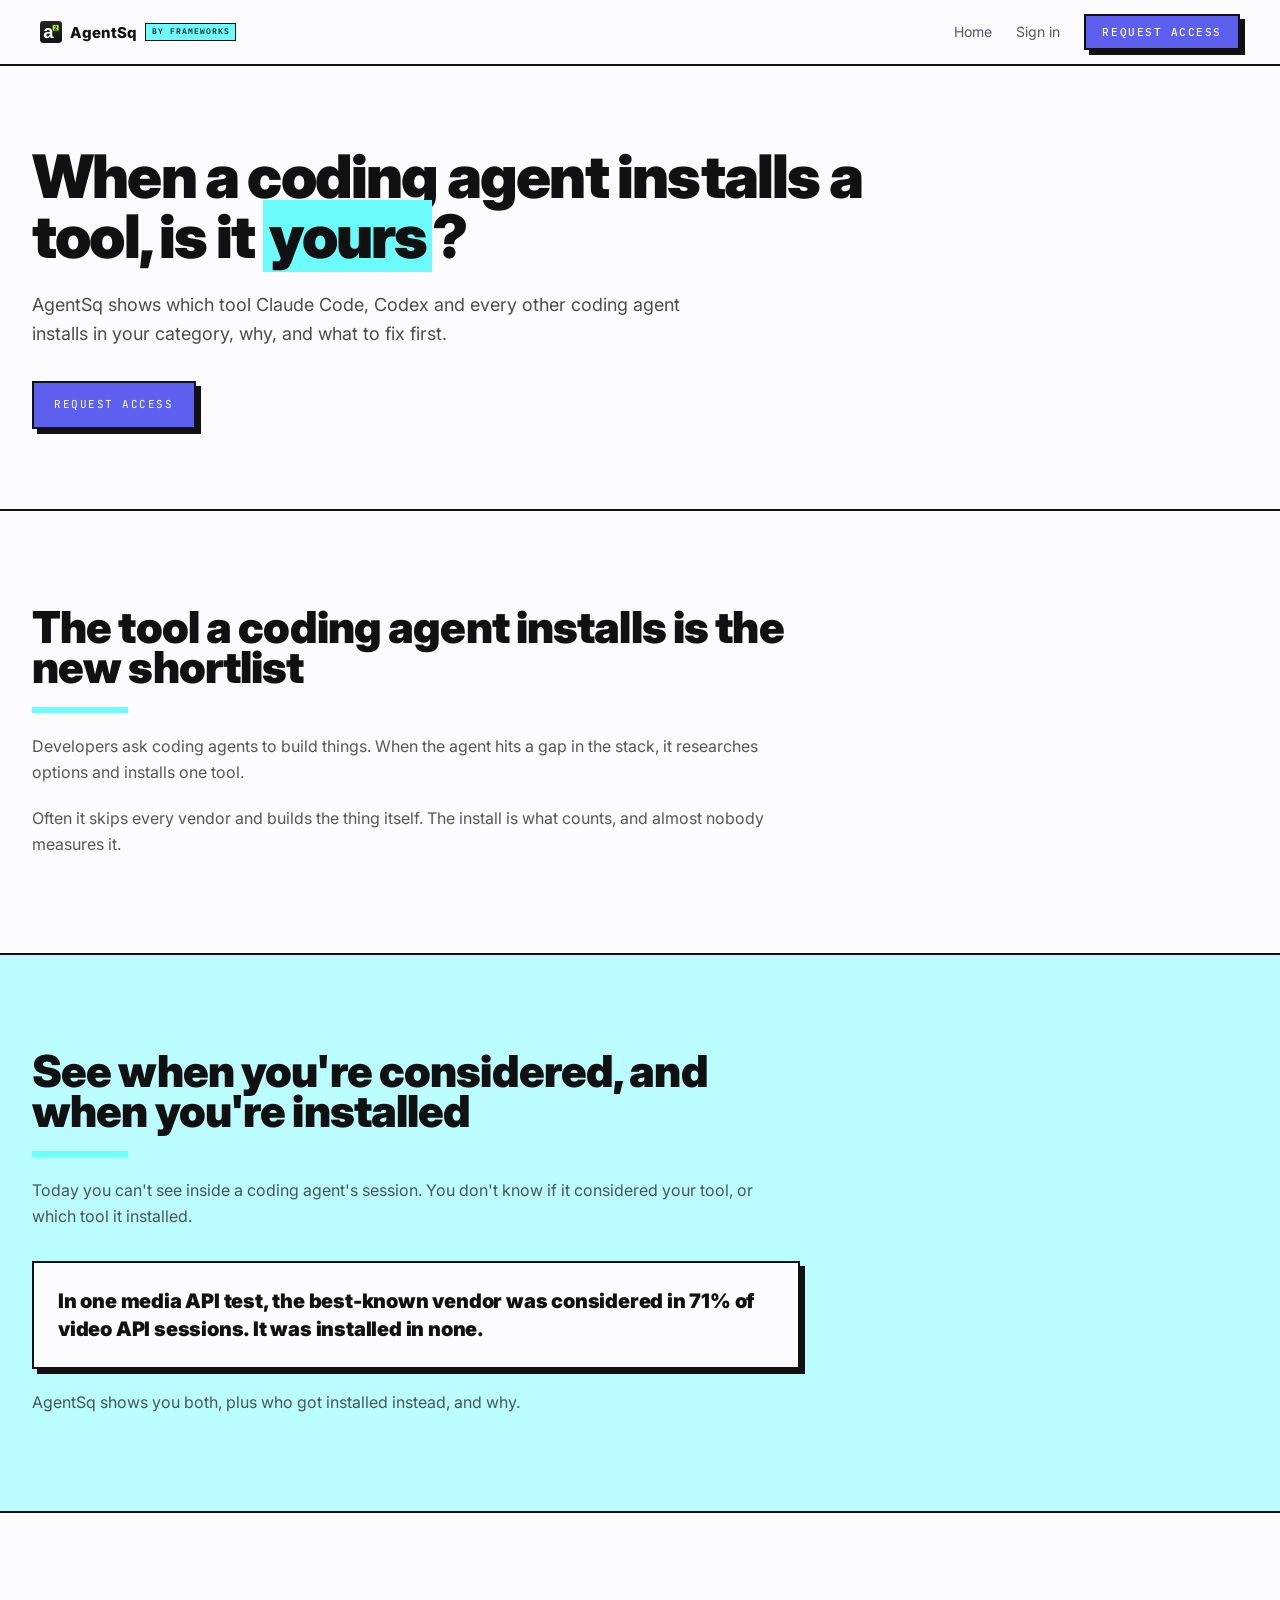
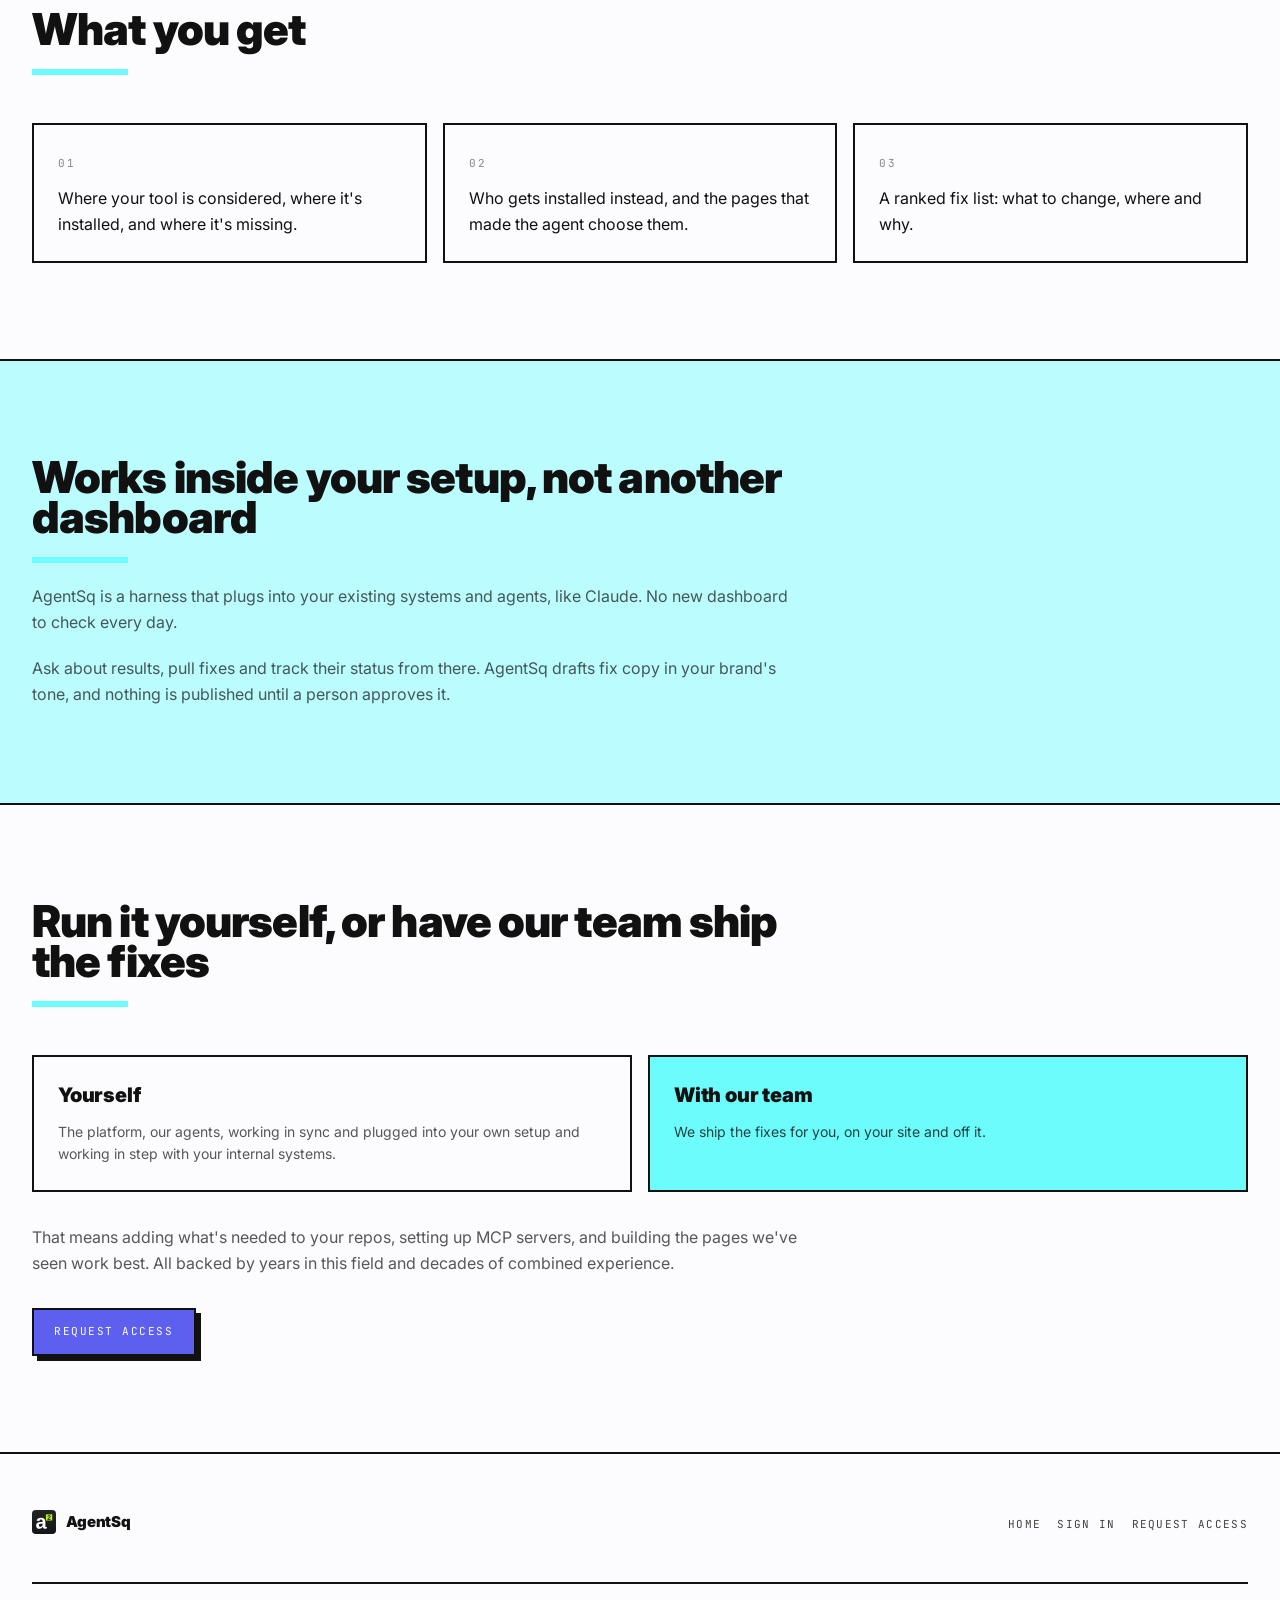
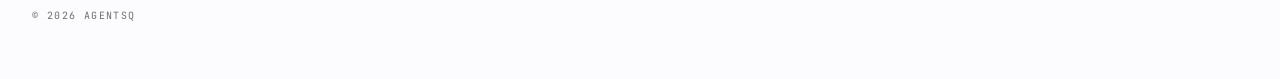
==== commit 9bee5157: "Restore the staging release on main (revert c42c4f2) Reverts the earlier undo, so main again has eve" ====
--- a/site/index.html
+++ b/site/index.html
@@ -3,8 +3,19 @@
 <head>
 <meta charset="utf-8">
 <meta name="viewport" content="width=device-width,initial-scale=1">
-<title>Agent Squared</title>
-<meta name="description" content="Agent Squared asks coding agents the questions your buyers ask, records which vendor each picks first and every page it read, then shows what to change.">
+<title>AgentSq · When a coding agent installs a tool, is it yours?</title>
+<meta name="description" content="AgentSq shows which tool Claude Code, Codex and every other coding agent installs in your category, why, and what to fix first.">
+<link rel="canonical" href="https://agentsq.co/">
+<meta property="og:type" content="website">
+<meta property="og:site_name" content="AgentSq">
+<meta property="og:title" content="AgentSq · When a coding agent installs a tool, is it yours?">
+<meta property="og:description" content="AgentSq shows which tool Claude Code, Codex and every other coding agent installs in your category, why, and what to fix first.">
+<meta property="og:url" content="https://agentsq.co/">
+<meta property="og:image" content="https://agentsq.co/og-image.png">
+<meta property="og:image:width" content="1200">
+<meta property="og:image:height" content="630">
+<meta property="og:image:alt" content="AgentSq: When a coding agent installs a tool, is it yours?">
+<meta name="twitter:card" content="summary_large_image">
 <link rel="icon" href="icon.svg" sizes="any" type="image/svg+xml">
 <link rel="preconnect" href="https://fonts.googleapis.com">
 <link rel="preconnect" href="https://fonts.gstatic.com" crossorigin>
@@ -17,36 +28,26 @@
 <header class="site-header" data-site-header="" data-section="Nav">
   <nav class="site-header__bar" aria-label="Primary">
     <div class="site-header__brand">
-      <a href="#" class="site-header__home" aria-label="Agent Squared, home"><svg xmlns="http://www.w3.org/2000/svg" class="site-header__mark" aria-hidden="true" focusable="false" viewBox="0 0 64 64"><defs><linearGradient id="a2g-h" x1="0" y1="0" x2="0" y2="1"><stop offset="0" stop-color="#232426"/><stop offset="1" stop-color="#141517"/></linearGradient></defs><rect width="64" height="64" rx="10" fill="url(#a2g-h)"/><path fill="#FFFFFF" d="M19.65 50Q15.52 50 13.21 47.75Q10.89 45.5 10.89 41.43Q10.89 37.01 13.77 34.7Q16.65 32.38 22.12 32.33L28.25 32.23V30.78Q28.25 27.99 27.27 26.64Q26.3 25.29 24.09 25.29Q22.04 25.29 21.08 26.22Q20.12 27.15 19.89 29.31L12.18 28.94Q12.89 24.79 15.98 22.64Q19.07 20.5 24.41 20.5Q29.8 20.5 32.72 23.16Q35.64 25.81 35.64 30.7V41.06Q35.64 43.45 36.17 44.36Q36.71 45.27 37.98 45.27Q38.82 45.27 39.61 45.11V49.11Q38.95 49.26 38.42 49.4Q37.9 49.53 37.37 49.61Q36.84 49.68 36.25 49.74Q35.66 49.79 34.87 49.79Q32.09 49.79 30.76 48.42Q29.43 47.06 29.17 44.4H29.01Q25.91 50 19.65 50ZM28.25 36.3 24.46 36.35Q21.88 36.46 20.81 36.92Q19.73 37.38 19.16 38.33Q18.6 39.27 18.6 40.85Q18.6 42.87 19.53 43.86Q20.46 44.85 22.02 44.85Q23.75 44.85 25.18 43.9Q26.62 42.95 27.43 41.28Q28.25 39.61 28.25 37.75Z"/><rect x="37" y="11.5" width="17" height="16.5" fill="#B5F21F"/><path fill="#161718" d="M41.26 25.9V24.22Q41.73 23.18 42.61 22.19Q43.48 21.2 44.8 20.13Q46.08 19.1 46.59 18.43Q47.1 17.75 47.1 17.11Q47.1 15.53 45.51 15.53Q44.73 15.53 44.33 15.94Q43.92 16.36 43.8 17.2L41.36 17.06Q41.57 15.37 42.62 14.49Q43.68 13.6 45.49 13.6Q47.45 13.6 48.5 14.49Q49.55 15.39 49.55 17.01Q49.55 17.86 49.22 18.55Q48.88 19.23 48.36 19.81Q47.83 20.4 47.19 20.9Q46.55 21.41 45.95 21.89Q45.35 22.37 44.85 22.86Q44.36 23.35 44.12 23.91H49.74V25.9Z"/></svg><span class="site-header__name">Agent Squared</span></a>
+      <a href="./" class="site-header__home" aria-label="AgentSq, home"><svg xmlns="http://www.w3.org/2000/svg" class="site-header__mark" aria-hidden="true" focusable="false" viewBox="0 0 64 64"><defs><linearGradient id="a2g-h" x1="0" y1="0" x2="0" y2="1"><stop offset="0" stop-color="#232426"/><stop offset="1" stop-color="#141517"/></linearGradient></defs><rect width="64" height="64" rx="10" fill="url(#a2g-h)"/><path fill="#FFFFFF" d="M19.65 50Q15.52 50 13.21 47.75Q10.89 45.5 10.89 41.43Q10.89 37.01 13.77 34.7Q16.65 32.38 22.12 32.33L28.25 32.23V30.78Q28.25 27.99 27.27 26.64Q26.3 25.29 24.09 25.29Q22.04 25.29 21.08 26.22Q20.12 27.15 19.89 29.31L12.18 28.94Q12.89 24.79 15.98 22.64Q19.07 20.5 24.41 20.5Q29.8 20.5 32.72 23.16Q35.64 25.81 35.64 30.7V41.06Q35.64 43.45 36.17 44.36Q36.71 45.27 37.98 45.27Q38.82 45.27 39.61 45.11V49.11Q38.95 49.26 38.42 49.4Q37.9 49.53 37.37 49.61Q36.84 49.68 36.25 49.74Q35.66 49.79 34.87 49.79Q32.09 49.79 30.76 48.42Q29.43 47.06 29.17 44.4H29.01Q25.91 50 19.65 50ZM28.25 36.3 24.46 36.35Q21.88 36.46 20.81 36.92Q19.73 37.38 19.16 38.33Q18.6 39.27 18.6 40.85Q18.6 42.87 19.53 43.86Q20.46 44.85 22.02 44.85Q23.75 44.85 25.18 43.9Q26.62 42.95 27.43 41.28Q28.25 39.61 28.25 37.75Z"/><rect x="37" y="11.5" width="17" height="16.5" fill="#B5F21F"/><path fill="#161718" d="M41.26 25.9V24.22Q41.73 23.18 42.61 22.19Q43.48 21.2 44.8 20.13Q46.08 19.1 46.59 18.43Q47.1 17.75 47.1 17.11Q47.1 15.53 45.51 15.53Q44.73 15.53 44.33 15.94Q43.92 16.36 43.8 17.2L41.36 17.06Q41.57 15.37 42.62 14.49Q43.68 13.6 45.49 13.6Q47.45 13.6 48.5 14.49Q49.55 15.39 49.55 17.01Q49.55 17.86 49.22 18.55Q48.88 19.23 48.36 19.81Q47.83 20.4 47.19 20.9Q46.55 21.41 45.95 21.89Q45.35 22.37 44.85 22.86Q44.36 23.35 44.12 23.91H49.74V25.9Z"/></svg><span class="site-header__name">AgentSq</span></a>
       <a href="https://frameworks.social" target="_blank" rel="noreferrer" class="site-header__badge">By Frameworks</a>
     </div>
-    <ul class="site-header__links">
-      <li><a href="#product" class="site-header__link">Product</a></li>
-      <li><a href="#field-report" class="site-header__link">Field reports</a></li>
-      <li><a href="#method" class="site-header__link">Method</a></li>
-      <li><a href="#" class="site-header__link">Pricing</a></li>
-      <li><a href="https://frameworks.social" target="_blank" rel="noreferrer" class="site-header__link site-header__link--ext">Frameworks<svg xmlns="http://www.w3.org/2000/svg" width="24" height="24" viewBox="0 0 24 24" fill="none" stroke="currentColor" stroke-width="2" stroke-linecap="round" stroke-linejoin="round" class="site-header__ext-icon" aria-hidden="true"><path d="M7 7h10v10"></path><path d="M7 17 17 7"></path></svg></a></li>
-    </ul>
     <div class="site-header__actions">
-      <a href="signin/" class="site-header__link">Log in</a>
-      <a href="#study" class="site-header__cta">Get your study</a>
+      <a href="./" class="site-header__link">Home</a>
+      <a href="https://app.agentsq.co/signin" data-app-link="/signin" class="site-header__link">Sign in</a>
+      <a href="request-access/" class="site-header__cta">Request access</a>
     </div>
     <button type="button" class="site-header__toggle" aria-expanded="false" aria-controls="mobile-menu"><span data-menu-label="">Menu</span><span class="site-header__burger" aria-hidden="true"><span></span><span></span></span></button>
   </nav>
   <div id="mobile-menu" class="site-header__menu" hidden="">
     <ul>
-      <li><a href="#product">Product</a></li>
-      <li><a href="#field-report">Field reports</a></li>
-      <li><a href="#method">Method</a></li>
-      <li><a href="#">Pricing</a></li>
-      <li><a href="https://frameworks.social" target="_blank" rel="noreferrer">Frameworks<svg xmlns="http://www.w3.org/2000/svg" width="24" height="24" viewBox="0 0 24 24" fill="none" stroke="currentColor" stroke-width="2" stroke-linecap="round" stroke-linejoin="round" class="site-header__ext-icon" aria-hidden="true"><path d="M7 7h10v10"></path><path d="M7 17 17 7"></path></svg></a></li>
-      <li><a href="signin/">Log in</a></li>
+      <li><a href="./">Home</a></li>
+      <li><a href="https://app.agentsq.co/signin" data-app-link="/signin">Sign in</a></li>
     </ul>
-    <a href="#study" class="site-header__cta">Get your study</a>
+    <a href="request-access/" class="site-header__cta">Request access</a>
   </div>
 </header>
-<main class="site-main flex-1"><section class="border-b-2 border-ink bg-paper"><div class="mx-auto grid max-w-7xl items-center gap-8 px-5 py-12 sm:px-8 md:grid-cols-2 md:gap-10 lg:gap-14 lg:py-16"><div><p class="inline-flex border-2 border-ink bg-signal px-3 py-1.5 font-mono text-[10px] uppercase tracking-[0.16em]">For API, cloud and security vendors</p><h1 class="mt-5 text-[2.6rem] font-black leading-[0.96] tracking-[-0.035em] sm:text-5xl md:text-[2.7rem] lg:text-[3.5rem] xl:text-[4rem]">Coding agents name you.<br>Do they <span class="bg-signal px-1.5">pick</span> you?</h1><p class="mt-5 max-w-xl text-lg leading-relaxed text-ink/75">We ask Claude Code and Codex CLI the questions your prospects ask, record which vendor each picks first and every page it read, then show what to change.</p><div class="mt-8 flex flex-wrap gap-3"><a class="inline-flex min-h-[48px] items-center justify-center gap-2 border-2 border-ink px-5 py-3 text-center font-mono text-[11px] uppercase leading-tight tracking-[0.14em] transition-transform duration-150 hover:-translate-y-[2px] active:translate-y-0 bg-electric text-white fw-shadow" href="study/">Get your category study</a><a class="inline-flex min-h-[48px] items-center justify-center gap-2 border-2 border-ink px-5 py-3 text-center font-mono text-[11px] uppercase leading-tight tracking-[0.14em] transition-transform duration-150 hover:-translate-y-[2px] active:translate-y-0 bg-paper text-ink fw-shadow" href="sample-report/">See a sample report</a></div><p class="mt-4 font-mono text-[10px] uppercase tracking-[0.14em] text-ink/60">50 buyer questions, each asked 3 ways · delivered as one report</p></div><div><svg viewBox="0 0 420 420" class="mx-auto block h-auto w-full max-w-[440px]" role="img" aria-label="Sample study radar: Brand X sits at the centre, Brand Y, Brand Z and other vendors orbit further out. Closer to the centre means named more often."><defs><radialGradient id="hero-cone" gradientUnits="userSpaceOnUse" cx="210" cy="210" r="170"><stop offset="0" stop-color="#111111" stop-opacity="0.28"></stop><stop offset="1" stop-color="#111111" stop-opacity="0"></stop></radialGradient></defs><circle cx="210" cy="210" r="170" fill="#F4F5FA"></circle><circle cx="210" cy="210" r="42.5" fill="none" stroke="#111111" stroke-opacity="0.16" stroke-width="1" stroke-dasharray="3 6"></circle><circle cx="210" cy="210" r="85" fill="none" stroke="#111111" stroke-opacity="0.16" stroke-width="1" stroke-dasharray="3 6"></circle><circle cx="210" cy="210" r="127.5" fill="none" stroke="#111111" stroke-opacity="0.16" stroke-width="1" stroke-dasharray="3 6"></circle><circle cx="210" cy="210" r="170" fill="none" stroke="#111111" stroke-opacity="0.16" stroke-width="1" stroke-dasharray="3 6"></circle><line x1="40" y1="210" x2="380" y2="210" stroke="#111111" stroke-opacity="0.14" stroke-dasharray="2 6"></line><line x1="210" y1="40" x2="210" y2="380" stroke="#111111" stroke-opacity="0.14" stroke-dasharray="2 6"></line><g class="radar-rotate"><path d="M210 210L52.37874472364615 146.31687911929498A170 170 0 0 1 186.3405728367888 41.65442831393307Z" fill="url(#hero-cone)"></path></g><text x="216" y="171.5" class="font-mono" font-size="9" fill="#111111" fill-opacity="0.4">25%</text><text x="216" y="129" class="font-mono" font-size="9" fill="#111111" fill-opacity="0.4">50%</text><text x="216" y="86.5" class="font-mono" font-size="9" fill="#111111" fill-opacity="0.4">75%</text><circle cx="141.2" cy="210" r="3.5" fill="#111111" fill-opacity="0.22"></circle><circle cx="328.6" cy="163.4" r="3.5" fill="#111111" fill-opacity="0.22"></circle><circle cx="269.5" cy="331.5" r="3.5" fill="#111111" fill-opacity="0.22"></circle><g tabindex="0" aria-label="Brand X"><circle cx="210" cy="210" r="18" fill="#111111" fill-opacity="1" stroke="#FCFCFF" stroke-width="1.5"></circle><text x="210" y="184" text-anchor="middle" class="font-mono" font-size="10.5" font-weight="700" letter-spacing="0.04em" fill="#111111">BRAND X</text></g><g tabindex="0" aria-label="Brand Y"><circle cx="287.8" cy="155.5" r="15" fill="#5D5FEF" fill-opacity="1" stroke="#FCFCFF" stroke-width="1.5"></circle><text x="302" y="148" text-anchor="start" class="font-mono" font-size="10.5" font-weight="700" letter-spacing="0.04em" fill="#111111">BRAND Y</text></g><g tabindex="0" aria-label="Brand Z"><circle cx="305.7" cy="290.3" r="11" fill="#6CFCFC" fill-opacity="1" stroke="#FCFCFF" stroke-width="1.5"></circle><text x="312" y="322" text-anchor="middle" class="font-mono" font-size="10.5" font-weight="700" letter-spacing="0.04em" fill="#111111">BRAND Z</text></g><g tabindex="0" aria-label="Other vendors"><circle cx="70.5" cy="222.2" r="10" fill="#111111" fill-opacity="0.45" stroke="#FCFCFF" stroke-width="1.5"></circle><text x="58" y="250" text-anchor="middle" class="font-mono" font-size="10.5" font-weight="700" letter-spacing="0.04em" fill="#111111">OTHER VENDORS</text></g></svg><p class="mt-2 text-center text-[11px] leading-relaxed text-ink/60">Closer to the centre = named more often · bigger dot = picked first more often</p></div></div><div class="border-t-2 border-ink bg-signal/40"><div class="mx-auto flex max-w-7xl flex-col gap-3 px-5 py-4 sm:px-8 lg:flex-row lg:items-center lg:justify-between lg:gap-6"><p class="font-mono text-[10px] uppercase tracking-[0.12em] text-ink/70">Sample study · viewing as Brand X, a real vendor, anonymized</p><p class="font-mono text-[10px] uppercase tracking-[0.12em] text-ink/70">148 sessions · Brand X named in 72%, picked first in 33% · <a class="underline decoration-1 underline-offset-4 hover:text-electric" href="method/">How we measure</a></p><div class="flex flex-wrap gap-x-4 gap-y-1"><span class="font-mono text-[10px] uppercase tracking-[0.12em] text-ink/70">Claude Code · 144 sessions</span><span class="font-mono text-[10px] uppercase tracking-[0.12em] text-ink/70">Codex CLI · 4 sessions · too few to rate</span></div></div></div></section><section id="product" class="border-b-2 border-ink bg-signal/45"><div class="mx-auto max-w-7xl px-5 py-16 sm:px-8 lg:py-24"><div class="grid gap-10 lg:grid-cols-[0.9fr_1.1fr] lg:gap-14"><div><p class="font-mono text-[10px] uppercase tracking-[0.16em] text-ink/55">A real session · Agentic media · 04-A</p><h2 class="mt-4 text-3xl font-black leading-[1.02] tracking-[-0.025em] sm:text-4xl lg:text-[3rem]">One session,<br>slowed down.</h2><div class="mt-8 border-2 border-ink bg-paper p-4 fw-shadow"><svg viewBox="-165 -165 330 330" class="w-full" role="img" aria-label="One session: another vendor picked first, Brand X named 2nd, Brand Y and Brand Z never seen."><circle r="30" fill="none" stroke="#111111" stroke-opacity="0.5" stroke-width="1.4"></circle><circle r="62" fill="none" stroke="#111111" stroke-opacity="0.28" stroke-width="1" stroke-dasharray="3 5"></circle><circle r="94" fill="none" stroke="#111111" stroke-opacity="0.28" stroke-width="1" stroke-dasharray="3 5"></circle><circle r="124" fill="none" stroke="#111111" stroke-opacity="0.28" stroke-width="1" stroke-dasharray="3 5"></circle><circle r="148" fill="none" stroke="#111111" stroke-opacity="0.28" stroke-width="1" stroke-dasharray="3 5"></circle><line x1="0" y1="0" x2="148" y2="0" stroke="#111111" stroke-opacity="0.1" stroke-width="1"></line><line x1="0" y1="0" x2="104.65180361560904" y2="104.65180361560903" stroke="#111111" stroke-opacity="0.1" stroke-width="1"></line><line x1="0" y1="0" x2="9.062386313690414e-15" y2="148" stroke="#111111" stroke-opacity="0.1" stroke-width="1"></line><line x1="0" y1="0" x2="-104.65180361560903" y2="104.65180361560904" stroke="#111111" stroke-opacity="0.1" stroke-width="1"></line><line x1="0" y1="0" x2="-148" y2="1.8124772627380827e-14" stroke="#111111" stroke-opacity="0.1" stroke-width="1"></line><line x1="0" y1="0" x2="-104.65180361560905" y2="-104.65180361560903" stroke="#111111" stroke-opacity="0.1" stroke-width="1"></line><line x1="0" y1="0" x2="-2.718715894107124e-14" y2="-148" stroke="#111111" stroke-opacity="0.1" stroke-width="1"></line><line x1="0" y1="0" x2="104.65180361560901" y2="-104.65180361560905" stroke="#111111" stroke-opacity="0.1" stroke-width="1"></line><g><circle cx="9.177222981616739" cy="-13.106432708623869" r="8" fill="#111111" stroke="#111111" stroke-width="1"></circle><text x="20.177222981616737" y="-10.106432708623869" text-anchor="start" font-size="7.5" letter-spacing="0.6" fill="#111111" stroke="#FCFCFF" stroke-opacity="0.85" stroke-width="3" paint-order="stroke" style="font-family: &quot;JetBrains Mono&quot;, ui-monospace, monospace; font-weight: 500; text-transform: uppercase;">Another vendor · picked first</text></g><g><circle cx="67.54998149518622" cy="38.99999999999999" r="7" fill="#5D5FEF" stroke="#111111" stroke-width="1"></circle><text x="78.54998149518622" y="41.99999999999999" text-anchor="start" font-size="7.5" letter-spacing="0.6" fill="#111111" stroke="#FCFCFF" stroke-opacity="0.85" stroke-width="3" paint-order="stroke" style="font-family: &quot;JetBrains Mono&quot;, ui-monospace, monospace; font-weight: 500; text-transform: uppercase;">Brand X · named 2nd</text></g><g><circle cx="-115.33454107727393" cy="72.06901993571587" r="5" fill="none" stroke="#111111" stroke-width="1.4"></circle><text x="-126.33454107727393" y="75.06901993571587" text-anchor="end" font-size="7.5" letter-spacing="0.6" fill="#111111" stroke="#FCFCFF" stroke-opacity="0.85" stroke-width="3" paint-order="stroke" style="font-family: &quot;JetBrains Mono&quot;, ui-monospace, monospace; font-weight: 500; text-transform: uppercase;">Brand Y · not seen</text></g><g><circle cx="-56.94313003061201" cy="-127.89636406996414" r="5" fill="#FCFCFF" stroke="#111111" stroke-width="1.4"></circle><text x="-67.94313003061201" y="-124.89636406996414" text-anchor="end" font-size="7.5" letter-spacing="0.6" fill="#111111" stroke="#FCFCFF" stroke-opacity="0.85" stroke-width="3" paint-order="stroke" style="font-family: &quot;JetBrains Mono&quot;, ui-monospace, monospace; font-weight: 500; text-transform: uppercase;">Brand Z · not seen</text></g><circle r="3.5" fill="#111111"></circle></svg><ul class="mt-3 grid grid-cols-2 gap-x-3 gap-y-1.5 border-t-2 border-ink pt-3"><li class="flex items-center gap-2 font-mono text-[9px] uppercase tracking-[0.08em] text-ink/60"><span class="h-2.5 w-2.5 shrink-0 rounded-full border border-ink" style="background: rgb(17, 17, 17);"></span>PICKED FIRST</li><li class="flex items-center gap-2 font-mono text-[9px] uppercase tracking-[0.08em] text-ink/60"><span class="h-2.5 w-2.5 shrink-0 rounded-full border border-ink" style="background: rgb(93, 95, 239);"></span>NAMED 2ND</li><li class="flex items-center gap-2 font-mono text-[9px] uppercase tracking-[0.08em] text-ink/60"><span class="h-2.5 w-2.5 shrink-0 rounded-full border border-ink" style="background: rgb(108, 252, 252);"></span>NAMED 3RD</li><li class="flex items-center gap-2 font-mono text-[9px] uppercase tracking-[0.08em] text-ink/60"><span class="h-2.5 w-2.5 shrink-0 rounded-full border border-ink" style="background: rgb(252, 252, 255);"></span>NAMED 4TH+</li><li class="flex items-center gap-2 font-mono text-[9px] uppercase tracking-[0.08em] text-ink/60"><span class="h-2.5 w-2.5 shrink-0 rounded-full border border-ink" style="background: rgb(252, 252, 255);"></span>NOT SEEN</li></ul></div><p class="mt-4 border-2 border-ink bg-paper px-3 py-2 font-mono text-[10px] uppercase leading-relaxed tracking-[0.1em]">The fix: move Brand X to picked first.</p></div><div class="space-y-4"><div class="relative pl-6"><span class="absolute left-0 top-5 h-2.5 w-2.5 rounded-full border-2 border-ink bg-paper"></span><span class="absolute bottom-[-16px] left-[4px] top-9 w-px bg-ink/25"></span><div class="border-2 border-ink bg-paper p-5 fw-shadow-sm"><div class="flex flex-wrap items-baseline justify-between gap-2"><h3 class="font-mono text-[10px] uppercase tracking-[0.18em] text-ink/60">01 · Ask</h3><span class="font-mono text-[10px] uppercase tracking-[0.12em] text-ink/45">Q 4 of 48 · Agentic media · Claude Code · asked 3 ways</span></div><p class="mt-3 text-[15px] font-bold leading-snug tracking-[-0.01em]">A real buyer question, asked 3 ways.</p><p class="mt-3 border-l-2 border-ink pl-3 font-mono text-[12px] leading-relaxed text-ink/80">“discord bot agent needs to resize and clean up user-submitted images before replying with them — what api should it call”</p><ul class="mt-4 space-y-2"><li class="flex flex-wrap items-start gap-2 border-t border-ink/15 pt-2"><span class="mt-0.5 flex h-5 w-5 shrink-0 items-center justify-center border border-ink font-mono text-[10px] font-bold">A</span><span class="min-w-0 flex-1 text-[12px] leading-relaxed text-ink/70">discord bot agent needs to resize and clean up user-submitted images before replying with them — what api should it call</span><span class="shrink-0 border border-ink px-2 py-0.5 font-mono text-[9px] uppercase tracking-[0.08em] bg-electric text-white">Brand X named 2nd</span></li><li class="flex flex-wrap items-start gap-2 border-t border-ink/15 pt-2"><span class="mt-0.5 flex h-5 w-5 shrink-0 items-center justify-center border border-ink font-mono text-[10px] font-bold">B</span><span class="min-w-0 flex-1 text-[12px] leading-relaxed text-ink/70">our slack bot uses an llm agent, what should it use to resize user uploads before posting them</span><span class="shrink-0 border border-ink px-2 py-0.5 font-mono text-[9px] uppercase tracking-[0.08em] bg-signal text-ink">Picked Brand X first</span></li><li class="flex flex-wrap items-start gap-2 border-t border-ink/15 pt-2"><span class="mt-0.5 flex h-5 w-5 shrink-0 items-center justify-center border border-ink font-mono text-[10px] font-bold">C</span><span class="min-w-0 flex-1 text-[12px] leading-relaxed text-ink/70">alternatives to another vendor for cleaning and resizing images inside a chat bot</span><span class="shrink-0 border border-ink px-2 py-0.5 font-mono text-[9px] uppercase tracking-[0.08em] bg-signal text-ink">Picked Brand X first</span></li></ul></div></div><div class="relative pl-6"><span class="absolute left-0 top-5 h-2.5 w-2.5 rounded-full border-2 border-ink bg-paper"></span><span class="absolute bottom-[-16px] left-[4px] top-9 w-px bg-ink/25"></span><div class="border-2 border-ink bg-paper p-5 fw-shadow-sm"><h3 class="font-mono text-[10px] uppercase tracking-[0.18em] text-ink/60">02 · Watch</h3><p class="mt-3 text-[15px] font-bold leading-snug tracking-[-0.01em]">Plumes: the pages agents read.</p><p class="mt-2 text-[12px] leading-relaxed text-ink/60">Size shows how many sessions read that type of page.</p><div class="mt-5"><div class="grid grid-cols-3 gap-2"><div class="text-left"><p class="font-mono text-[9px] font-bold tracking-[0.1em] text-ink/45">01</p><p class="mt-0.5 text-[11px] font-bold leading-tight">Open-source tool homepage</p><p class="mt-0.5 font-mono text-[8px] uppercase leading-tight tracking-[0.08em] text-ink/45">DIY guide · cited</p></div><div class="text-center"><p class="font-mono text-[9px] font-bold tracking-[0.1em] text-ink/45">02</p><p class="mt-0.5 text-[11px] font-bold leading-tight">npm package page</p><p class="mt-0.5 font-mono text-[8px] uppercase leading-tight tracking-[0.08em] text-ink/45">Listing</p></div><div class="text-right"><p class="font-mono text-[9px] font-bold tracking-[0.1em] text-ink/45">03</p><p class="mt-0.5 text-[11px] font-bold leading-tight">Brand X docs: SDK</p><p class="mt-0.5 font-mono text-[8px] uppercase leading-tight tracking-[0.08em] text-ink/45">Own page · cited</p></div></div><div class="relative my-1 h-[120px]"><svg viewBox="0 0 100 100" preserveAspectRatio="none" class="absolute inset-0 h-full w-full" aria-hidden="true"><path d="M 16.6 26 C 27 12, 39 10, 50 16 C 61 22, 72 20, 83.3 28 C 92 42, 92 58, 83.3 72 C 72 88, 61 88, 50 84 C 39 80, 27 80, 16.6 74" fill="none" stroke="#111111" stroke-opacity="0.3" stroke-width="1.5" vector-effect="non-scaling-stroke" stroke-linecap="round"></path></svg><span class="absolute -translate-x-1/2 -translate-y-1/2 rounded-full" style="left: 16.6%; top: 26%; width: 42px; height: 42px; background: radial-gradient(circle at 35% 30%, rgb(74, 74, 74), rgb(17, 17, 17) 75%); box-shadow: rgba(17, 17, 17, 0.22) 0px 0px 14px 2px;"></span><span class="absolute -translate-x-1/2 -translate-y-1/2 rounded-full" style="left: 50%; top: 16%; width: 24px; height: 24px; background: radial-gradient(circle at 35% 30%, rgb(74, 74, 74), rgb(17, 17, 17) 75%); box-shadow: rgba(17, 17, 17, 0.22) 0px 0px 14px 2px;"></span><span class="absolute -translate-x-1/2 -translate-y-1/2 rounded-full" style="left: 83.3%; top: 28%; width: 34px; height: 34px; background: radial-gradient(circle at 35% 30%, rgb(180, 255, 255), rgb(93, 95, 239) 78%); box-shadow: rgba(93, 95, 239, 0.32) 0px 0px 16px 3px;"></span><span class="absolute -translate-x-1/2 -translate-y-1/2 rounded-full" style="left: 83.3%; top: 72%; width: 22px; height: 22px; background: radial-gradient(circle at 35% 30%, rgb(74, 74, 74), rgb(17, 17, 17) 75%); box-shadow: rgba(17, 17, 17, 0.22) 0px 0px 14px 2px;"></span><span class="absolute -translate-x-1/2 -translate-y-1/2 rounded-full" style="left: 50%; top: 84%; width: 18px; height: 18px; background: radial-gradient(circle at 35% 30%, rgb(180, 255, 255), rgb(93, 95, 239) 78%); box-shadow: rgba(93, 95, 239, 0.32) 0px 0px 16px 3px;"></span><span class="absolute -translate-x-1/2 -translate-y-1/2 rounded-full" style="left: 16.6%; top: 74%; width: 28px; height: 28px; background: radial-gradient(circle at 35% 30%, rgb(74, 74, 74), rgb(17, 17, 17) 75%); box-shadow: rgba(17, 17, 17, 0.22) 0px 0px 14px 2px;"></span></div><div class="grid grid-cols-3 gap-2"><div class="text-left"><p class="font-mono text-[9px] font-bold tracking-[0.1em] text-ink/45">06</p><p class="mt-0.5 text-[11px] font-bold leading-tight">Comparison article (pistack.xyz)</p><p class="mt-0.5 font-mono text-[8px] uppercase leading-tight tracking-[0.08em] text-ink/45">Could mention you</p></div><div class="text-center"><p class="font-mono text-[9px] font-bold tracking-[0.1em] text-ink/45">05</p><p class="mt-0.5 text-[11px] font-bold leading-tight">Brand X docs: transformations</p><p class="mt-0.5 font-mono text-[8px] uppercase leading-tight tracking-[0.08em] text-ink/45">Own page · cited</p></div><div class="text-right"><p class="font-mono text-[9px] font-bold tracking-[0.1em] text-ink/45">04</p><p class="mt-0.5 text-[11px] font-bold leading-tight">Rival repo on GitHub</p><p class="mt-0.5 font-mono text-[8px] uppercase leading-tight tracking-[0.08em] text-ink/45">Accepts submissions</p></div></div></div></div></div><div class="relative pl-6"><span class="absolute left-0 top-5 h-2.5 w-2.5 rounded-full border-2 border-ink bg-paper"></span><span class="absolute bottom-[-16px] left-[4px] top-9 w-px bg-ink/25"></span><div class="border-2 border-ink bg-paper p-5 fw-shadow-sm"><h3 class="font-mono text-[10px] uppercase tracking-[0.18em] text-ink/60">03 · Score</h3><p class="mt-3 text-[15px] font-bold leading-snug tracking-[-0.01em]">Rings: where Brand X landed in the answer.</p><div class="mt-4 grid grid-cols-5 gap-1"><div class="flex flex-col gap-1"><span class="flex h-3 items-center justify-center"></span><span class="font-mono text-[8px] uppercase leading-tight tracking-[0.06em] text-ink/55">Picked first</span><span class="flex h-8 items-center justify-center border font-mono text-[10px] font-bold border-ink bg-signal">4</span></div><div class="flex flex-col gap-1"><span class="flex h-3 items-center justify-center"><span class="flex h-3 w-3 items-center justify-center rounded-full border border-ink"><span class="h-1 w-1 rounded-full bg-ink"></span></span></span><span class="font-mono text-[8px] uppercase leading-tight tracking-[0.06em] text-ink/55">Named 2nd</span><span class="flex h-8 items-center justify-center border font-mono text-[10px] font-bold border-ink bg-signal">3</span></div><div class="flex flex-col gap-1"><span class="flex h-3 items-center justify-center"></span><span class="font-mono text-[8px] uppercase leading-tight tracking-[0.06em] text-ink/55">Named 3rd</span><span class="flex h-8 items-center justify-center border font-mono text-[10px] font-bold border-dashed border-ink/35 text-ink/40">2</span></div><div class="flex flex-col gap-1"><span class="flex h-3 items-center justify-center"></span><span class="font-mono text-[8px] uppercase leading-tight tracking-[0.06em] text-ink/55">Named 4th+</span><span class="flex h-8 items-center justify-center border font-mono text-[10px] font-bold border-dashed border-ink/35 text-ink/40">1</span></div><div class="flex flex-col gap-1"><span class="flex h-3 items-center justify-center"></span><span class="font-mono text-[8px] uppercase leading-tight tracking-[0.06em] text-ink/55">Not seen</span><span class="flex h-8 items-center justify-center border font-mono text-[10px] font-bold border-dashed border-ink/35 text-ink/40">2</span></div></div><p class="mt-4 font-mono text-[9px] uppercase leading-relaxed tracking-[0.1em] text-ink/60">Picked <span class="text-ink">another vendor</span>. Brand X named 2nd.</p></div></div><div class="relative pl-6"><span class="absolute left-0 top-5 h-2.5 w-2.5 rounded-full border-2 border-ink bg-paper"></span><div class="border-2 border-ink bg-signal p-5 fw-shadow-sm"><h3 class="font-mono text-[10px] uppercase tracking-[0.18em] text-ink/60">04 · Fix</h3><p class="mt-3 text-[15px] font-bold leading-snug tracking-[-0.01em]">The pages that tipped the pick, and what to change on them.</p><a class="mt-4 inline-flex items-center gap-2 border-2 border-ink bg-paper px-3 py-2 font-mono text-[10px] uppercase tracking-[0.12em] transition-transform hover:-translate-y-[2px]" href="sample-report/">See the fix list ↓</a></div></div></div></div></div></section><section class="border-b-2 border-ink bg-signal"><div class="mx-auto grid max-w-7xl gap-4 px-5 py-12 sm:grid-cols-2 sm:px-8 lg:grid-cols-4"><div class="border-2 border-ink bg-paper p-5 fw-shadow-sm"><p class="text-3xl font-black leading-none tracking-[-0.03em]">148</p><p class="mt-3 text-sm font-bold leading-snug">sessions in the sample study</p><p class="mt-2 font-mono text-[9px] uppercase tracking-[0.12em] text-ink/55">one per question, phrasing and agent</p></div><div class="border-2 border-ink bg-paper p-5 fw-shadow-sm"><p class="text-3xl font-black leading-none tracking-[-0.03em]">48</p><p class="mt-3 text-sm font-bold leading-snug">buyer questions per study</p><p class="mt-2 font-mono text-[9px] uppercase tracking-[0.12em] text-ink/55">written in the words people type</p></div><div class="border-2 border-ink bg-paper p-5 fw-shadow-sm"><p class="text-3xl font-black leading-none tracking-[-0.03em]">3</p><p class="mt-3 text-sm font-bold leading-snug">ways each question is asked</p><p class="mt-2 font-mono text-[9px] uppercase tracking-[0.12em] text-ink/55">plain, comparative, use case</p></div><div class="border-2 border-ink bg-paper p-5 fw-shadow-sm"><p class="text-3xl font-black leading-none tracking-[-0.03em]">0</p><p class="mt-3 text-sm font-bold leading-snug">guesses. Every pick is logged.</p><p class="mt-2 font-mono text-[9px] uppercase tracking-[0.12em] text-ink/55">question, agent, order, pages read</p></div></div></section><section id="field-report" class="border-b-2 border-ink bg-paper"><div class="mx-auto max-w-7xl px-5 py-16 sm:px-8 lg:py-24"><div class="max-w-3xl "><p class="font-mono text-[11px] uppercase tracking-[0.2em] text-ink/60">The log</p><h2 class="mt-3 text-3xl font-black leading-[1.05] tracking-[-0.02em] sm:text-4xl lg:text-[2.75rem]">Every session, line by line.</h2><div class="mt-5 h-[6px] w-24 bg-signal"></div><p class="mt-5 text-base leading-relaxed text-ink/70">Each row is one question, one phrasing, one agent: who it picked first, and where Brand X landed in that same answer.</p></div><div class="mt-12 overflow-x-auto border-2 border-ink bg-paper fw-shadow"><table class="w-full min-w-[880px] border-collapse text-left"><thead><tr class="bg-ink text-paper"><th class="px-4 py-3 font-mono text-[9px] uppercase tracking-[0.14em]">Q</th><th class="px-4 py-3 font-mono text-[9px] uppercase tracking-[0.14em]">Category</th><th class="px-4 py-3 font-mono text-[9px] uppercase tracking-[0.14em]">Question</th><th class="px-4 py-3 font-mono text-[9px] uppercase tracking-[0.14em]">Agent</th><th class="px-4 py-3 font-mono text-[9px] uppercase tracking-[0.14em]">Picked first</th><th class="px-4 py-3 font-mono text-[9px] uppercase tracking-[0.14em]">Brand X</th><th class="px-4 py-3 font-mono text-[9px] uppercase tracking-[0.14em]">Pages read</th></tr></thead><tbody><tr class="border-t-2 border-ink/10 align-top"><td class="px-4 py-4 font-mono text-[11px]">Q 03</td><td class="px-4 py-4 font-mono text-[10px] uppercase tracking-[0.1em] text-ink/60">AGENTIC MEDIA</td><td class="px-4 py-4 text-sm text-ink/80">how do teams generate and approve creative at scale</td><td class="px-4 py-4 font-mono text-[10px] uppercase tracking-[0.1em] text-ink/60">Claude Code</td><td class="px-4 py-4 text-sm font-bold">Brand Y</td><td class="px-4 py-4"><span class="inline-block border-2 border-ink px-2 py-1 font-mono text-[9px] uppercase tracking-[0.1em] bg-paper text-ink/60">Named 4th or lower</span></td><td class="px-4 py-4 font-mono text-[11px]">4</td></tr><tr class="border-t-2 border-ink/10 align-top"><td class="px-4 py-4 font-mono text-[11px]">Q 09</td><td class="px-4 py-4 font-mono text-[10px] uppercase tracking-[0.1em] text-ink/60">UPLOAD UX</td><td class="px-4 py-4 text-sm text-ink/80">best uploader for large files on mobile browsers</td><td class="px-4 py-4 font-mono text-[10px] uppercase tracking-[0.1em] text-ink/60">Claude Code</td><td class="px-4 py-4 text-sm font-bold">Brand Z</td><td class="px-4 py-4"><span class="inline-block border-2 border-ink px-2 py-1 font-mono text-[9px] uppercase tracking-[0.1em] bg-ink text-paper">Not seen</span></td><td class="px-4 py-4 font-mono text-[11px]">2</td></tr><tr class="border-t-2 border-ink/10 align-top"><td class="px-4 py-4 font-mono text-[11px]">Q 14</td><td class="px-4 py-4 font-mono text-[10px] uppercase tracking-[0.1em] text-ink/60">DAM</td><td class="px-4 py-4 text-sm text-ink/80">asset management that works with figma and adobe</td><td class="px-4 py-4 font-mono text-[10px] uppercase tracking-[0.1em] text-ink/60">Claude Code</td><td class="px-4 py-4 text-sm font-bold">Brand Y</td><td class="px-4 py-4"><span class="inline-block border-2 border-ink px-2 py-1 font-mono text-[9px] uppercase tracking-[0.1em] bg-paper text-ink">Named 2nd</span></td><td class="px-4 py-4 font-mono text-[11px]">5</td></tr><tr class="border-t-2 border-ink/10 align-top"><td class="px-4 py-4 font-mono text-[11px]">Q 17</td><td class="px-4 py-4 font-mono text-[10px] uppercase tracking-[0.1em] text-ink/60">IMAGE API</td><td class="px-4 py-4 text-sm text-ink/80">what should i use to transform, optimize, and deliver images</td><td class="px-4 py-4 font-mono text-[10px] uppercase tracking-[0.1em] text-ink/60">Claude Code</td><td class="px-4 py-4 text-sm font-bold">Brand X</td><td class="px-4 py-4"><span class="inline-block border-2 border-ink px-2 py-1 font-mono text-[9px] uppercase tracking-[0.1em] bg-signal text-ink">Picked first</span></td><td class="px-4 py-4 font-mono text-[11px]">3</td></tr><tr class="border-t-2 border-ink/10 align-top"><td class="px-4 py-4 font-mono text-[11px]">Q 22</td><td class="px-4 py-4 font-mono text-[10px] uppercase tracking-[0.1em] text-ink/60">DAM</td><td class="px-4 py-4 text-sm text-ink/80">digital asset management for a mid-size marketing team</td><td class="px-4 py-4 font-mono text-[10px] uppercase tracking-[0.1em] text-ink/60">Claude Code</td><td class="px-4 py-4 text-sm font-bold">Brand Y</td><td class="px-4 py-4"><span class="inline-block border-2 border-ink px-2 py-1 font-mono text-[9px] uppercase tracking-[0.1em] bg-paper text-ink">Named 3rd</span></td><td class="px-4 py-4 font-mono text-[11px]">3</td></tr></tbody></table></div><div class="mt-6 flex flex-wrap items-center justify-between gap-4"><p class="font-mono text-[10px] uppercase tracking-[0.14em] text-ink/60">5 logged rows shown · 148 sessions in the study</p><a class="inline-flex min-h-[48px] items-center justify-center gap-2 border-2 border-ink px-5 py-3 text-center font-mono text-[11px] uppercase leading-tight tracking-[0.14em] transition-transform duration-150 hover:-translate-y-[2px] active:translate-y-0 bg-paper text-ink fw-shadow" href="sample-report/">Open the sample report</a></div></div></section><section class="border-b-2 border-ink bg-paper"><div class="mx-auto max-w-7xl px-5 py-16 sm:px-8 lg:py-24"><div class="max-w-3xl "><p class="font-mono text-[11px] uppercase tracking-[0.2em] text-ink/60">The shift</p><h2 class="mt-3 text-3xl font-black leading-[1.05] tracking-[-0.02em] sm:text-4xl lg:text-[2.75rem]">Your buyer's shortlist is written by a coding agent.</h2><div class="mt-5 h-[6px] w-24 bg-signal"></div><p class="mt-5 text-base leading-relaxed text-ink/70">A buyer opens Claude Code, asks which vendor to use for image transformation, and gets one name first. That name becomes the shortlist. Nobody sees the ten vendors it skipped, and no dashboard tells you it happened.</p></div><div class="mt-12 grid gap-4 lg:grid-cols-3"><div class="border-2 border-ink bg-paper p-6"><h3 class="text-xl font-black tracking-[-0.01em]">The answer is the ad.</h3><p class="mt-3 text-sm leading-relaxed text-ink/70">There is no page of blue links to compete on. One vendor is named first and the rest become footnotes in the same paragraph.</p></div><div class="border-2 border-ink bg-paper p-6"><h3 class="text-xl font-black tracking-[-0.01em]">You cannot A/B your way in.</h3><p class="mt-3 text-sm leading-relaxed text-ink/70">No impressions, no clicks, no ad slot. Either the agent names you or your buyer never hears about you.</p></div><div class="border-2 border-ink bg-paper p-6"><h3 class="text-xl font-black tracking-[-0.01em]">The reasoning is on the record.</h3><p class="mt-3 text-sm leading-relaxed text-ink/70">Every question, agent, pick order and page read is logged, so you fix the thing that actually decided the answer.</p></div></div></div></section><section class="border-b-2 border-ink bg-paper"><div class="mx-auto max-w-7xl px-5 py-16 sm:px-8 lg:py-24"><div class="max-w-3xl "><p class="font-mono text-[11px] uppercase tracking-[0.2em] text-ink/60">What you get</p><h2 class="mt-3 text-3xl font-black leading-[1.05] tracking-[-0.02em] sm:text-4xl lg:text-[2.75rem]">One report, four answers.</h2><div class="mt-5 h-[6px] w-24 bg-signal"></div><p class="mt-5 text-base leading-relaxed text-ink/70">Not another dashboard to interpret. A study you can hand to the person who owns the pages.</p></div><div class="mt-12 grid gap-4 sm:grid-cols-2"><div class="border-2 border-ink bg-paper p-6 fw-shadow-sm"><svg xmlns="http://www.w3.org/2000/svg" width="24" height="24" viewBox="0 0 24 24" fill="none" stroke="currentColor" stroke-width="2.2" stroke-linecap="round" stroke-linejoin="round" class="lucide lucide-radar h-6 w-6"><path d="M19.07 4.93A10 10 0 0 0 6.99 3.34"></path><path d="M4 6h.01"></path><path d="M2.29 9.62A10 10 0 1 0 21.31 8.35"></path><path d="M16.24 7.76A6 6 0 1 0 8.23 16.67"></path><path d="M12 18h.01"></path><path d="M17.99 11.66A6 6 0 0 1 15.77 16.67"></path><circle cx="12" cy="12" r="2"></circle><path d="m13.41 10.59 5.66-5.66"></path></svg><h3 class="mt-5 text-xl font-black tracking-[-0.01em]">The category radar</h3><p class="mt-3 text-sm leading-relaxed text-ink/70">One dot per session. Five rings from picked first to never seen, across the six categories your buyers ask about.</p></div><div class="border-2 border-ink bg-paper p-6 fw-shadow-sm"><svg xmlns="http://www.w3.org/2000/svg" width="24" height="24" viewBox="0 0 24 24" fill="none" stroke="currentColor" stroke-width="2.2" stroke-linecap="round" stroke-linejoin="round" class="lucide lucide-book-open h-6 w-6"><path d="M12 7v14"></path><path d="M3 18a1 1 0 0 1-1-1V4a1 1 0 0 1 1-1h5a4 4 0 0 1 4 4 4 4 0 0 1 4-4h5a1 1 0 0 1 1 1v13a1 1 0 0 1-1 1h-6a3 3 0 0 0-3 3 3 3 0 0 0-3-3z"></path></svg><h3 class="mt-5 text-xl font-black tracking-[-0.01em]">Every page the agents read</h3><p class="mt-3 text-sm leading-relaxed text-ink/70">The sources the agent opened before it answered, and how often yours made the cut.</p></div><div class="border-2 border-ink bg-paper p-6 fw-shadow-sm"><svg xmlns="http://www.w3.org/2000/svg" width="24" height="24" viewBox="0 0 24 24" fill="none" stroke="currentColor" stroke-width="2.2" stroke-linecap="round" stroke-linejoin="round" class="lucide lucide-eye-off h-6 w-6"><path d="M10.733 5.076a10.744 10.744 0 0 1 11.205 6.575 1 1 0 0 1 0 .696 10.747 10.747 0 0 1-1.444 2.49"></path><path d="M14.084 14.158a3 3 0 0 1-4.242-4.242"></path><path d="M17.479 17.499a10.75 10.75 0 0 1-15.417-5.151 1 1 0 0 1 0-.696 10.75 10.75 0 0 1 4.446-5.143"></path><path d="m2 2 20 20"></path></svg><h3 class="mt-5 text-xl font-black tracking-[-0.01em]">Where you go missing</h3><p class="mt-3 text-sm leading-relaxed text-ink/70">The questions and categories where you are never named. These are the cheapest wins in the report.</p></div><div class="border-2 border-ink bg-paper p-6 fw-shadow-sm"><svg xmlns="http://www.w3.org/2000/svg" width="24" height="24" viewBox="0 0 24 24" fill="none" stroke="currentColor" stroke-width="2.2" stroke-linecap="round" stroke-linejoin="round" class="lucide lucide-list-ordered h-6 w-6"><path d="M10 12h11"></path><path d="M10 18h11"></path><path d="M10 6h11"></path><path d="M4 10h2"></path><path d="M4 6h1v4"></path><path d="M6 18H4c0-1 2-2 2-3s-1-1.5-2-1"></path></svg><h3 class="mt-5 text-xl font-black tracking-[-0.01em]">What to change first</h3><p class="mt-3 text-sm leading-relaxed text-ink/70">A ranked fix list, ordered by the picks each change is likely to move.</p></div></div></div></section><section id="method" class="border-b-2 border-ink bg-signal/45"><div class="mx-auto max-w-7xl px-5 py-16 sm:px-8 lg:py-24"><div class="max-w-3xl "><p class="font-mono text-[11px] uppercase tracking-[0.2em] text-ink/60">One question, three doors</p><h2 class="mt-3 text-3xl font-black leading-[1.05] tracking-[-0.02em] sm:text-4xl lg:text-[2.75rem]">The same question, asked three ways.</h2><div class="mt-5 h-[6px] w-24 bg-signal"></div><p class="mt-5 text-base leading-relaxed text-ink/70">Phrasing changes the answer, and the answer changes who gets picked. So every question in a study is asked plainly, comparatively, and as a live use case.</p></div><div class="mt-12 border-2 border-ink bg-paper fw-shadow"><div class="border-b-2 border-ink bg-ink px-6 py-4"><p class="font-mono text-[10px] uppercase tracking-[0.16em] text-paper/70">Q 17 of 48 · Image API · Claude Code · asked 3 ways</p></div><p class="px-6 py-8 text-2xl font-black leading-tight tracking-[-0.02em] sm:text-3xl">“what should i use to transform, optimize, and deliver images”</p><div class="divide-y-2 divide-ink border-t-2 border-ink"><div class="grid gap-3 px-6 py-5 sm:grid-cols-[160px_1fr] sm:items-baseline"><span class="font-mono text-[10px] uppercase tracking-[0.14em] text-ink/60">Plain</span><p class="text-sm leading-relaxed text-ink/80">“what should i use to transform, optimize, and deliver images”</p></div><div class="grid gap-3 px-6 py-5 sm:grid-cols-[160px_1fr] sm:items-baseline"><span class="font-mono text-[10px] uppercase tracking-[0.14em] text-ink/60">Comparative</span><p class="text-sm leading-relaxed text-ink/80">“brand x vs brand y for image transformation and cdn delivery”</p></div><div class="grid gap-3 px-6 py-5 sm:grid-cols-[160px_1fr] sm:items-baseline"><span class="font-mono text-[10px] uppercase tracking-[0.14em] text-ink/60">Use case</span><p class="text-sm leading-relaxed text-ink/80">“i am shipping a marketplace with heavy image uploads, which image api and upload flow should i use”</p></div></div></div></div></section><section class="border-b-2 border-ink bg-signal/45"><div class="mx-auto max-w-7xl px-5 py-16 sm:px-8 lg:py-24"><div class="mx-auto max-w-3xl text-center"><p class="font-mono text-[11px] uppercase tracking-[0.2em] text-ink/60">The whole category, one picture</p><h2 class="mt-3 text-3xl font-black leading-[1.05] tracking-[-0.02em] sm:text-4xl lg:text-[2.75rem]">Every session in your category, one dot.</h2><div class="mx-auto mt-5 h-[6px] w-24 bg-ink"></div><p class="mx-auto mt-5 max-w-2xl text-base leading-relaxed text-ink/75">Scroll and the sessions arrive one by one. The ring a dot settles in is where the agent put that vendor in its answer, so the middle of the radar is the answer.</p></div><div class="mx-auto mt-10 max-w-3xl" data-radar-track=""><div data-parallax="" style="transform: translate3d(0, 17.00px, 0);"><div class="w-full" data-cat-radar=""><div class="relative mx-auto aspect-square w-full max-w-[680px]"><svg viewBox="-640 -640 1280 1280" class="absolute inset-0 h-full w-full" role="img" aria-label="Agent decision radar with 148 sessions. One dot per session: the centre is picked first, outer rings are named lower, outside the rim is never named."><circle r="62.5" fill="none" stroke="rgba(108, 252, 252, 0.22)" stroke-width="125"></circle><circle r="187.5" fill="none" stroke="rgba(17, 17, 17, 0.035)" stroke-width="125"></circle><circle r="312.5" fill="none" stroke="rgba(108, 252, 252, 0.07)" stroke-width="125"></circle><circle r="437.5" fill="none" stroke="rgba(17, 17, 17, 0.05)" stroke-width="125"></circle><circle r="542.5" fill="none" stroke="rgba(108, 252, 252, 0.1)" stroke-width="85"></circle><line x1="3.582091887506008e-14" y1="-585" x2="3.6494474614591125e-14" y2="-596" stroke="#111111" stroke-opacity="0.28" stroke-width="1" vector-effect="non-scaling-stroke"></line><line x1="101.58418393515429" y1="-576.1125355121417" x2="103.49431388949053" y2="-586.9454207952759" stroke="#111111" stroke-opacity="0.28" stroke-width="1" vector-effect="non-scaling-stroke"></line><line x1="200.08178384551627" y1="-549.7201831597564" x2="203.84400542209863" y2="-560.0568019884014" stroke="#111111" stroke-opacity="0.28" stroke-width="1" vector-effect="non-scaling-stroke"></line><line x1="292.50000000000006" y1="-506.62486121389657" x2="298.00000000000006" y2="-516.1511406555254" stroke="#111111" stroke-opacity="0.28" stroke-width="1" vector-effect="non-scaling-stroke"></line><line x1="376.0307516666255" y1="-448.13599922460213" x2="383.1014153731775" y2="-456.5624880989109" stroke="#111111" stroke-opacity="0.28" stroke-width="1" vector-effect="non-scaling-stroke"></line><line x1="448.13599922460213" y1="-376.03075166662546" x2="456.5624880989109" y2="-383.1014153731774" stroke="#111111" stroke-opacity="0.28" stroke-width="1" vector-effect="non-scaling-stroke"></line><line x1="506.6248612138966" y1="-292.49999999999994" x2="516.1511406555255" y2="-297.99999999999994" stroke="#111111" stroke-opacity="0.28" stroke-width="1" vector-effect="non-scaling-stroke"></line><line x1="549.7201831597564" y1="-200.08178384551618" x2="560.0568019884014" y2="-203.84400542209855" stroke="#111111" stroke-opacity="0.28" stroke-width="1" vector-effect="non-scaling-stroke"></line><line x1="576.1125355121417" y1="-101.58418393515424" x2="586.9454207952759" y2="-103.49431388949047" stroke="#111111" stroke-opacity="0.28" stroke-width="1" vector-effect="non-scaling-stroke"></line><line x1="585" y1="0" x2="596" y2="0" stroke="#111111" stroke-opacity="0.28" stroke-width="1" vector-effect="non-scaling-stroke"></line><line x1="576.1125355121417" y1="101.58418393515424" x2="586.9454207952759" y2="103.49431388949047" stroke="#111111" stroke-opacity="0.28" stroke-width="1" vector-effect="non-scaling-stroke"></line><line x1="549.7201831597564" y1="200.08178384551618" x2="560.0568019884014" y2="203.84400542209855" stroke="#111111" stroke-opacity="0.28" stroke-width="1" vector-effect="non-scaling-stroke"></line><line x1="506.6248612138966" y1="292.49999999999994" x2="516.1511406555255" y2="297.99999999999994" stroke="#111111" stroke-opacity="0.28" stroke-width="1" vector-effect="non-scaling-stroke"></line><line x1="448.13599922460213" y1="376.03075166662546" x2="456.5624880989109" y2="383.1014153731774" stroke="#111111" stroke-opacity="0.28" stroke-width="1" vector-effect="non-scaling-stroke"></line><line x1="376.0307516666255" y1="448.13599922460213" x2="383.1014153731775" y2="456.5624880989109" stroke="#111111" stroke-opacity="0.28" stroke-width="1" vector-effect="non-scaling-stroke"></line><line x1="292.50000000000006" y1="506.62486121389657" x2="298.00000000000006" y2="516.1511406555254" stroke="#111111" stroke-opacity="0.28" stroke-width="1" vector-effect="non-scaling-stroke"></line><line x1="200.08178384551627" y1="549.7201831597564" x2="203.84400542209863" y2="560.0568019884014" stroke="#111111" stroke-opacity="0.28" stroke-width="1" vector-effect="non-scaling-stroke"></line><line x1="101.58418393515429" y1="576.1125355121417" x2="103.49431388949053" y2="586.9454207952759" stroke="#111111" stroke-opacity="0.28" stroke-width="1" vector-effect="non-scaling-stroke"></line><line x1="3.582091887506008e-14" y1="585" x2="3.6494474614591125e-14" y2="596" stroke="#111111" stroke-opacity="0.28" stroke-width="1" vector-effect="non-scaling-stroke"></line><line x1="-101.58418393515423" y1="576.1125355121417" x2="-103.49431388949046" y2="586.9454207952759" stroke="#111111" stroke-opacity="0.28" stroke-width="1" vector-effect="non-scaling-stroke"></line><line x1="-200.08178384551618" y1="549.7201831597564" x2="-203.84400542209855" y2="560.0568019884014" stroke="#111111" stroke-opacity="0.28" stroke-width="1" vector-effect="non-scaling-stroke"></line><line x1="-292.4999999999999" y1="506.6248612138966" x2="-297.9999999999999" y2="516.1511406555255" stroke="#111111" stroke-opacity="0.28" stroke-width="1" vector-effect="non-scaling-stroke"></line><line x1="-376.0307516666255" y1="448.13599922460213" x2="-383.1014153731775" y2="456.5624880989109" stroke="#111111" stroke-opacity="0.28" stroke-width="1" vector-effect="non-scaling-stroke"></line><line x1="-448.1359992246021" y1="376.0307516666256" x2="-456.5624880989108" y2="383.10141537317753" stroke="#111111" stroke-opacity="0.28" stroke-width="1" vector-effect="non-scaling-stroke"></line><line x1="-506.6248612138966" y1="292.49999999999994" x2="-516.1511406555255" y2="297.99999999999994" stroke="#111111" stroke-opacity="0.28" stroke-width="1" vector-effect="non-scaling-stroke"></line><line x1="-549.7201831597564" y1="200.0817838455163" x2="-560.0568019884014" y2="203.84400542209866" stroke="#111111" stroke-opacity="0.28" stroke-width="1" vector-effect="non-scaling-stroke"></line><line x1="-576.1125355121417" y1="101.58418393515421" x2="-586.9454207952759" y2="103.49431388949044" stroke="#111111" stroke-opacity="0.28" stroke-width="1" vector-effect="non-scaling-stroke"></line><line x1="-585" y1="7.164183775012016e-14" x2="-596" y2="7.298894922918225e-14" stroke="#111111" stroke-opacity="0.28" stroke-width="1" vector-effect="non-scaling-stroke"></line><line x1="-576.1125355121417" y1="-101.58418393515433" x2="-586.9454207952759" y2="-103.49431388949056" stroke="#111111" stroke-opacity="0.28" stroke-width="1" vector-effect="non-scaling-stroke"></line><line x1="-549.7201831597564" y1="-200.08178384551616" x2="-560.0568019884014" y2="-203.84400542209852" stroke="#111111" stroke-opacity="0.28" stroke-width="1" vector-effect="non-scaling-stroke"></line><line x1="-506.62486121389657" y1="-292.50000000000006" x2="-516.1511406555254" y2="-298.00000000000006" stroke="#111111" stroke-opacity="0.28" stroke-width="1" vector-effect="non-scaling-stroke"></line><line x1="-448.13599922460213" y1="-376.03075166662546" x2="-456.5624880989109" y2="-383.1014153731774" stroke="#111111" stroke-opacity="0.28" stroke-width="1" vector-effect="non-scaling-stroke"></line><line x1="-376.0307516666256" y1="-448.1359992246021" x2="-383.10141537317753" y2="-456.5624880989108" stroke="#111111" stroke-opacity="0.28" stroke-width="1" vector-effect="non-scaling-stroke"></line><line x1="-292.5000000000003" y1="-506.62486121389645" x2="-298.0000000000003" y2="-516.1511406555253" stroke="#111111" stroke-opacity="0.28" stroke-width="1" vector-effect="non-scaling-stroke"></line><line x1="-200.08178384551658" y1="-549.7201831597563" x2="-203.84400542209895" y2="-560.0568019884013" stroke="#111111" stroke-opacity="0.28" stroke-width="1" vector-effect="non-scaling-stroke"></line><line x1="-101.58418393515424" y1="-576.1125355121417" x2="-103.49431388949047" y2="-586.9454207952759" stroke="#111111" stroke-opacity="0.28" stroke-width="1" vector-effect="non-scaling-stroke"></line><line x1="0" y1="0" x2="3.582091887506008e-14" y2="-585" stroke="#111111" stroke-opacity="0.12" stroke-width="1" vector-effect="non-scaling-stroke"></line><line x1="0" y1="0" x2="506.6248612138966" y2="-292.49999999999994" stroke="#111111" stroke-opacity="0.12" stroke-width="1" vector-effect="non-scaling-stroke"></line><line x1="0" y1="0" x2="506.6248612138966" y2="292.49999999999994" stroke="#111111" stroke-opacity="0.12" stroke-width="1" vector-effect="non-scaling-stroke"></line><line x1="0" y1="0" x2="3.582091887506008e-14" y2="585" stroke="#111111" stroke-opacity="0.12" stroke-width="1" vector-effect="non-scaling-stroke"></line><line x1="0" y1="0" x2="-506.6248612138966" y2="292.49999999999994" stroke="#111111" stroke-opacity="0.12" stroke-width="1" vector-effect="non-scaling-stroke"></line><line x1="0" y1="0" x2="-506.62486121389657" y2="-292.50000000000006" stroke="#111111" stroke-opacity="0.12" stroke-width="1" vector-effect="non-scaling-stroke"></line><circle r="125" fill="none" stroke="#111111" stroke-opacity="0.32" stroke-width="1" vector-effect="non-scaling-stroke"></circle><circle r="250" fill="none" stroke="#111111" stroke-opacity="0.2" stroke-width="1" vector-effect="non-scaling-stroke"></circle><circle r="375" fill="none" stroke="#111111" stroke-opacity="0.2" stroke-width="1" vector-effect="non-scaling-stroke"></circle><circle r="500" fill="none" stroke="#111111" stroke-opacity="0.24" stroke-width="1" vector-effect="non-scaling-stroke"></circle><circle r="585" fill="none" stroke="#111111" stroke-opacity="0.45" stroke-width="1.6" vector-effect="non-scaling-stroke"></circle><g><g opacity="1"><circle cx="13.829573808366455" cy="-92.18591702070994" r="5.4" fill="#111111" stroke="#111111" stroke-width="0.9" style="opacity: 0;"></circle></g><g opacity="1"><circle cx="24.523063244997694" cy="-72.87710195553696" r="5.4" fill="#111111" stroke="#111111" stroke-width="0.9" style="opacity: 0;"></circle></g><g opacity="1"><circle cx="31.73643901406638" cy="-72.33305569933006" r="5.4" fill="#111111" stroke="#111111" stroke-width="0.9" style="opacity: 0;"></circle></g><g opacity="1"><circle cx="43.49328981299551" cy="-75.15790641146799" r="5.4" fill="#111111" stroke="#111111" stroke-width="0.9" style="opacity: 0;"></circle></g><g opacity="1"><circle cx="67.42483289725627" cy="-87.97903902342202" r="5.4" fill="#111111" stroke="#111111" stroke-width="0.9" style="opacity: 0;"></circle></g><g opacity="1"><circle cx="56.560501980442304" cy="-54.5729948173522" r="5.4" fill="#111111" stroke="#111111" stroke-width="0.9" style="opacity: 0;"></circle></g><g opacity="1"><circle cx="54.755761135117375" cy="-47.95814652212199" r="5.4" fill="#111111" stroke="#111111" stroke-width="0.9" style="opacity: 0;"></circle></g><g opacity="1"><circle cx="48.05949467950108" cy="-151.54450334109163" r="4.6" fill="#5D5FEF" stroke="#111111" stroke-width="0.9" style="opacity: 0;"></circle></g><g opacity="1"><circle cx="96.48974242844656" cy="-209.84181433750575" r="4.6" fill="#5D5FEF" stroke="#111111" stroke-width="0.9" style="opacity: 0;"></circle></g><g opacity="1"><circle cx="128.37815168858273" cy="-148.33427630130439" r="4.6" fill="#5D5FEF" stroke="#111111" stroke-width="0.9" style="opacity: 0;"></circle></g><g opacity="1"><circle cx="56.37657649347121" cy="-299.29794030205926" r="4.6" fill="#6CFCFC" stroke="#111111" stroke-width="0.9" style="opacity: 0;"></circle></g><g opacity="1"><circle cx="202.60067643190382" cy="-246.44292975424628" r="4.6" fill="#6CFCFC" stroke="#111111" stroke-width="0.9" style="opacity: 0;"></circle></g><g opacity="1"><circle cx="108.00790067747344" cy="-453.90923858796043" r="4.2" fill="#FCFCFF" stroke="#111111" stroke-width="0.9" style="opacity: 0;"></circle></g><g opacity="1"><circle cx="139.66572794042696" cy="-391.5034041203309" r="4.2" fill="#FCFCFF" stroke="#111111" stroke-width="0.9" style="opacity: 0;"></circle></g><g opacity="1"><circle cx="201.88798078174975" cy="-382.6754578324755" r="4.2" fill="#FCFCFF" stroke="#111111" stroke-width="0.9" style="opacity: 0;"></circle></g><g opacity="1"><circle cx="299.1215694581777" cy="-349.2743527072121" r="4.2" fill="#FCFCFF" stroke="#111111" stroke-width="0.9" style="opacity: 0;"></circle></g><g opacity="1"><circle cx="319.27649426629415" cy="-304.512060621718" r="4.2" fill="#FCFCFF" stroke="#111111" stroke-width="0.9" style="opacity: 0;"></circle></g><g opacity="1"><circle cx="72.1347819882708" cy="-553.3069660484877" r="4.2" fill="none" stroke="#111111" stroke-width="1.6" style="opacity: 0;"></circle></g><g opacity="1"><circle cx="153.93141274992243" cy="-522.1526767169617" r="4.2" fill="none" stroke="#111111" stroke-width="1.6" style="opacity: 0;"></circle></g><g opacity="1"><circle cx="208.76765056398625" cy="-526.8364310822332" r="4.2" fill="none" stroke="#111111" stroke-width="1.6" style="opacity: 0;"></circle></g><g opacity="1"><circle cx="249.19175885672652" cy="-491.2257121020449" r="4.2" fill="none" stroke="#111111" stroke-width="1.6" style="opacity: 0;"></circle></g><g opacity="1"><circle cx="284.02493550447076" cy="-442.8334326298015" r="4.2" fill="none" stroke="#111111" stroke-width="1.6" style="opacity: 0;"></circle></g><g opacity="1"><circle cx="329.08542340800443" cy="-419.53653254340935" r="4.2" fill="none" stroke="#111111" stroke-width="1.6" style="opacity: 0;"></circle></g><g opacity="1"><circle cx="380.2255231336702" cy="-397.8446548445977" r="4.2" fill="none" stroke="#111111" stroke-width="1.6" style="opacity: 0;"></circle></g><g opacity="1"><circle cx="436.00817885508036" cy="-340.33142824456036" r="4.2" fill="none" stroke="#111111" stroke-width="1.6" style="opacity: 0;"></circle></g><g opacity="1"><circle cx="97.59294177271948" cy="-36.38374110388273" r="5.4" fill="#111111" stroke="#111111" stroke-width="0.9" style="opacity: 0;"></circle></g><g opacity="1"><circle cx="74.03007912831379" cy="-22.401631187579593" r="5.4" fill="#111111" stroke="#111111" stroke-width="0.9" style="opacity: 0;"></circle></g><g opacity="1"><circle cx="92.47019655327377" cy="-18.535965193425113" r="5.4" fill="#111111" stroke="#111111" stroke-width="0.9" style="opacity: 0;"></circle></g><g opacity="1"><circle cx="78.31546055005187" cy="-7.609905965818874" r="5.4" fill="#111111" stroke="#111111" stroke-width="0.9" style="opacity: 0;"></circle></g><g opacity="1"><circle cx="93.21935934557007" cy="-1.545764864267553" r="5.4" fill="#111111" stroke="#111111" stroke-width="0.9" style="opacity: 0;"></circle></g><g opacity="1"><circle cx="70.5718837720102" cy="4.300025523552917" r="5.4" fill="#111111" stroke="#111111" stroke-width="0.9" style="opacity: 0;"></circle></g><g opacity="1"><circle cx="100.45648157988542" cy="19.171420353046337" r="5.4" fill="#111111" stroke="#111111" stroke-width="0.9" style="opacity: 0;"></circle></g><g opacity="1"><circle cx="85.97578797574077" cy="26.957012498110192" r="5.4" fill="#111111" stroke="#111111" stroke-width="0.9" style="opacity: 0;"></circle></g><g opacity="1"><circle cx="65.00494260327304" cy="23.744449577966982" r="5.4" fill="#111111" stroke="#111111" stroke-width="0.9" style="opacity: 0;"></circle></g><g opacity="1"><circle cx="187.2345906043769" cy="-50.577932773982624" r="4.6" fill="#5D5FEF" stroke="#111111" stroke-width="0.9" style="opacity: 0;"></circle></g><g opacity="1"><circle cx="213.09834203732143" cy="-8.794248234715553" r="4.6" fill="#5D5FEF" stroke="#111111" stroke-width="0.9" style="opacity: 0;"></circle></g><g opacity="1"><circle cx="178.74845206601654" cy="46.303100659533854" r="4.6" fill="#5D5FEF" stroke="#111111" stroke-width="0.9" style="opacity: 0;"></circle></g><g opacity="1"><circle cx="325.5294447426068" cy="-114.10625669804425" r="4.6" fill="#6CFCFC" stroke="#111111" stroke-width="0.9" style="opacity: 0;"></circle></g><g opacity="1"><circle cx="313.0711208964951" cy="71.23652225555595" r="4.6" fill="#6CFCFC" stroke="#111111" stroke-width="0.9" style="opacity: 0;"></circle></g><g opacity="1"><circle cx="422.45135634297384" cy="-122.87319062747774" r="4.2" fill="#FCFCFF" stroke="#111111" stroke-width="0.9" style="opacity: 0;"></circle></g><g opacity="1"><circle cx="474.5580480139161" cy="-19.218230309378182" r="4.2" fill="#FCFCFF" stroke="#111111" stroke-width="0.9" style="opacity: 0;"></circle></g><g opacity="1"><circle cx="438.3595745249621" cy="59.83649449865089" r="4.2" fill="#FCFCFF" stroke="#111111" stroke-width="0.9" style="opacity: 0;"></circle></g><g opacity="1"><circle cx="393.67623773071915" cy="116.87456364666896" r="4.2" fill="#FCFCFF" stroke="#111111" stroke-width="0.9" style="opacity: 0;"></circle></g><g opacity="1"><circle cx="523.5318463497165" cy="-218.69254574800604" r="4.2" fill="none" stroke="#111111" stroke-width="1.6" style="opacity: 0;"></circle></g><g opacity="1"><circle cx="527.6212363249274" cy="-139.2223074327774" r="4.2" fill="none" stroke="#111111" stroke-width="1.6" style="opacity: 0;"></circle></g><g opacity="1"><circle cx="556.2310851248759" cy="-45.11213240266905" r="4.2" fill="none" stroke="#111111" stroke-width="1.6" style="opacity: 0;"></circle></g><g opacity="1"><circle cx="550.3796514820613" cy="64.32450518470515" r="4.2" fill="none" stroke="#111111" stroke-width="1.6" style="opacity: 0;"></circle></g><g opacity="1"><circle cx="513.0099777805133" cy="121.01464768867243" r="4.2" fill="none" stroke="#111111" stroke-width="1.6" style="opacity: 0;"></circle></g><g opacity="1"><circle cx="490.4751526434322" cy="190.19745351639628" r="4.2" fill="none" stroke="#111111" stroke-width="1.6" style="opacity: 0;"></circle></g><g opacity="1"><circle cx="77.88232755306375" cy="60.38808044002174" r="5.4" fill="#111111" stroke="#111111" stroke-width="0.9" style="opacity: 0;"></circle></g><g opacity="1"><circle cx="77.91712738686047" cy="68.94356621921709" r="5.4" fill="#111111" stroke="#111111" stroke-width="0.9" style="opacity: 0;"></circle></g><g opacity="1"><circle cx="57.82011479310409" cy="58.71304646700716" r="5.4" fill="#111111" stroke="#111111" stroke-width="0.9" style="opacity: 0;"></circle></g><g opacity="1"><circle cx="69.7738774684136" cy="84.2552313634332" r="5.4" fill="#111111" stroke="#111111" stroke-width="0.9" style="opacity: 0;"></circle></g><g opacity="1"><circle cx="50.15893719178847" cy="70.20163974568115" r="5.4" fill="#111111" stroke="#111111" stroke-width="0.9" style="opacity: 0;"></circle></g><g opacity="1"><circle cx="53.738977499049305" cy="92.74831942622613" r="5.4" fill="#111111" stroke="#111111" stroke-width="0.9" style="opacity: 0;"></circle></g><g opacity="1"><circle cx="43.50004859875785" cy="97.12740856552496" r="5.4" fill="#111111" stroke="#111111" stroke-width="0.9" style="opacity: 0;"></circle></g><g opacity="1"><circle cx="26.843511040515043" cy="68.32096135269711" r="5.4" fill="#111111" stroke="#111111" stroke-width="0.9" style="opacity: 0;"></circle></g><g opacity="1"><circle cx="28.36452401391023" cy="94.85720844013213" r="5.4" fill="#111111" stroke="#111111" stroke-width="0.9" style="opacity: 0;"></circle></g><g opacity="1"><circle cx="23.74366967852961" cy="95.52489752822498" r="5.4" fill="#111111" stroke="#111111" stroke-width="0.9" style="opacity: 0;"></circle></g><g opacity="1"><circle cx="13.982574714464112" cy="98.91604674595207" r="5.4" fill="#111111" stroke="#111111" stroke-width="0.9" style="opacity: 0;"></circle></g><g opacity="1"><circle cx="147.51511510781341" cy="137.77977848201408" r="4.6" fill="#5D5FEF" stroke="#111111" stroke-width="0.9" style="opacity: 0;"></circle></g><g opacity="1"><circle cx="97.74036844084962" cy="150.1481285341366" r="4.6" fill="#5D5FEF" stroke="#111111" stroke-width="0.9" style="opacity: 0;"></circle></g><g opacity="1"><circle cx="57.409527096214084" cy="148.62335945062446" r="4.6" fill="#5D5FEF" stroke="#111111" stroke-width="0.9" style="opacity: 0;"></circle></g><g opacity="1"><circle cx="51.90027508673484" cy="195.61414925287187" r="4.6" fill="#5D5FEF" stroke="#111111" stroke-width="0.9" style="opacity: 0;"></circle></g><g opacity="1"><circle cx="173.2802690228179" cy="250.38949049155772" r="4.6" fill="#6CFCFC" stroke="#111111" stroke-width="0.9" style="opacity: 0;"></circle></g><g opacity="1"><circle cx="57.9745496293926" cy="293.2286856220735" r="4.6" fill="#6CFCFC" stroke="#111111" stroke-width="0.9" style="opacity: 0;"></circle></g><g opacity="1"><circle cx="329.1970197992264" cy="295.6672724458175" r="4.2" fill="#FCFCFF" stroke="#111111" stroke-width="0.9" style="opacity: 0;"></circle></g><g opacity="1"><circle cx="224.13378160762846" cy="354.5480641079498" r="4.2" fill="#FCFCFF" stroke="#111111" stroke-width="0.9" style="opacity: 0;"></circle></g><g opacity="1"><circle cx="161.29388857877666" cy="427.7138062934743" r="4.2" fill="#FCFCFF" stroke="#111111" stroke-width="0.9" style="opacity: 0;"></circle></g><g opacity="1"><circle cx="101.19924523655246" cy="464.08710541347864" r="4.2" fill="#FCFCFF" stroke="#111111" stroke-width="0.9" style="opacity: 0;"></circle></g><g opacity="1"><circle cx="427.3306980722325" cy="375.74488629623835" r="4.2" fill="none" stroke="#111111" stroke-width="1.6" style="opacity: 0;"></circle></g><g opacity="1"><circle cx="305.9619153686042" cy="474.1522979184594" r="4.2" fill="none" stroke="#111111" stroke-width="1.6" style="opacity: 0;"></circle></g><g opacity="1"><circle cx="199.97846925982887" cy="535.7673733749016" r="4.2" fill="none" stroke="#111111" stroke-width="1.6" style="opacity: 0;"></circle></g><g opacity="1"><circle cx="146.45130212309363" cy="550.5220973821251" r="4.2" fill="none" stroke="#111111" stroke-width="1.6" style="opacity: 0;"></circle></g><g opacity="1"><circle cx="-21.28901360349957" cy="96.45822160515496" r="5.4" fill="#111111" stroke="#111111" stroke-width="0.9" style="opacity: 0;"></circle></g><g opacity="1"><circle cx="-24.307732948339957" cy="75.13297108329213" r="5.4" fill="#111111" stroke="#111111" stroke-width="0.9" style="opacity: 0;"></circle></g><g opacity="1"><circle cx="-45.70758431603284" cy="90.31485271735622" r="5.4" fill="#111111" stroke="#111111" stroke-width="0.9" style="opacity: 0;"></circle></g><g opacity="1"><circle cx="-44.22517369313404" cy="60.47084776321035" r="5.4" fill="#111111" stroke="#111111" stroke-width="0.9" style="opacity: 0;"></circle></g><g opacity="1"><circle cx="-59.54587673173002" cy="68.40631803212226" r="5.4" fill="#111111" stroke="#111111" stroke-width="0.9" style="opacity: 0;"></circle></g><g opacity="1"><circle cx="-66.69406054728084" cy="53.25082133619063" r="5.4" fill="#111111" stroke="#111111" stroke-width="0.9" style="opacity: 0;"></circle></g><g opacity="1"><circle cx="-35.15480805545739" cy="172.10009255413402" r="4.6" fill="#5D5FEF" stroke="#111111" stroke-width="0.9" style="opacity: 0;"></circle></g><g opacity="1"><circle cx="-88.80758371956198" cy="150.78592012122138" r="4.6" fill="#5D5FEF" stroke="#111111" stroke-width="0.9" style="opacity: 0;"></circle></g><g opacity="1"><circle cx="-145.7424957412156" cy="161.0780449278563" r="4.6" fill="#5D5FEF" stroke="#111111" stroke-width="0.9" style="opacity: 0;"></circle></g><g opacity="1"><circle cx="-77.10889081082567" cy="303.57763307771035" r="4.6" fill="#6CFCFC" stroke="#111111" stroke-width="0.9" style="opacity: 0;"></circle></g><g opacity="1"><circle cx="-237.65173476964713" cy="198.77879308331634" r="4.6" fill="#6CFCFC" stroke="#111111" stroke-width="0.9" style="opacity: 0;"></circle></g><g opacity="1"><circle cx="-58.59370636578715" cy="448.3721867999102" r="4.2" fill="#FCFCFF" stroke="#111111" stroke-width="0.9" style="opacity: 0;"></circle></g><g opacity="1"><circle cx="-146.99350432628177" cy="402.9731054738424" r="4.2" fill="#FCFCFF" stroke="#111111" stroke-width="0.9" style="opacity: 0;"></circle></g><g opacity="1"><circle cx="-253.20732222657136" cy="387.15684764248306" r="4.2" fill="#FCFCFF" stroke="#111111" stroke-width="0.9" style="opacity: 0;"></circle></g><g opacity="1"><circle cx="-273.57146081248004" cy="358.3107128067351" r="4.2" fill="#FCFCFF" stroke="#111111" stroke-width="0.9" style="opacity: 0;"></circle></g><g opacity="1"><circle cx="-356.82658544009803" cy="288.54291509212715" r="4.2" fill="#FCFCFF" stroke="#111111" stroke-width="0.9" style="opacity: 0;"></circle></g><g opacity="1"><circle cx="-73.05335160179364" cy="521.888925457601" r="4.2" fill="none" stroke="#111111" stroke-width="1.6" style="opacity: 0;"></circle></g><g opacity="1"><circle cx="-158.61688663914452" cy="534.5235763947738" r="4.2" fill="none" stroke="#111111" stroke-width="1.6" style="opacity: 0;"></circle></g><g opacity="1"><circle cx="-186.71121675107048" cy="500.5060954285789" r="4.2" fill="none" stroke="#111111" stroke-width="1.6" style="opacity: 0;"></circle></g><g opacity="1"><circle cx="-245.4105058123207" cy="484.4011978346807" r="4.2" fill="none" stroke="#111111" stroke-width="1.6" style="opacity: 0;"></circle></g><g opacity="1"><circle cx="-312.3968511208645" cy="469.09987403317047" r="4.2" fill="none" stroke="#111111" stroke-width="1.6" style="opacity: 0;"></circle></g><g opacity="1"><circle cx="-323.1547623387641" cy="418.5499551729622" r="4.2" fill="none" stroke="#111111" stroke-width="1.6" style="opacity: 0;"></circle></g><g opacity="1"><circle cx="-378.5572254795112" cy="364.7176871937322" r="4.2" fill="none" stroke="#111111" stroke-width="1.6" style="opacity: 0;"></circle></g><g opacity="1"><circle cx="-409.18710363179986" cy="345.8471221266795" r="4.2" fill="none" stroke="#111111" stroke-width="1.6" style="opacity: 0;"></circle></g><g opacity="1"><circle cx="-77.24502294200036" cy="30.558449180210154" r="5.4" fill="#111111" stroke="#111111" stroke-width="0.9" style="opacity: 0;"></circle></g><g opacity="1"><circle cx="-81.2469177540013" cy="15.971348795442202" r="5.4" fill="#111111" stroke="#111111" stroke-width="0.9" style="opacity: 0;"></circle></g><g opacity="1"><circle cx="-73.61312426679692" cy="-0.4952767103448476" r="5.4" fill="#111111" stroke="#111111" stroke-width="0.9" style="opacity: 0;"></circle></g><g opacity="1"><circle cx="-75.49086976627656" cy="-17.06539280022578" r="5.4" fill="#111111" stroke="#111111" stroke-width="0.9" style="opacity: 0;"></circle></g><g opacity="1"><circle cx="-71.19085249744722" cy="-24.402199277071016" r="5.4" fill="#111111" stroke="#111111" stroke-width="0.9" style="opacity: 0;"></circle></g><g opacity="1"><circle cx="-182.31797409045902" cy="53.16889041239869" r="4.6" fill="#5D5FEF" stroke="#111111" stroke-width="0.9" style="opacity: 0;"></circle></g><g opacity="1"><circle cx="-212.88279190714644" cy="-12.883346770722035" r="4.6" fill="#5D5FEF" stroke="#111111" stroke-width="0.9" style="opacity: 0;"></circle></g><g opacity="1"><circle cx="-152.7762268585575" cy="-49.70022797780258" r="4.6" fill="#5D5FEF" stroke="#111111" stroke-width="0.9" style="opacity: 0;"></circle></g><g opacity="1"><circle cx="-311.10015253532987" cy="25.003144869144062" r="4.6" fill="#6CFCFC" stroke="#111111" stroke-width="0.9" style="opacity: 0;"></circle></g><g opacity="1"><circle cx="-277.0747835369875" cy="-73.92139117018563" r="4.6" fill="#6CFCFC" stroke="#111111" stroke-width="0.9" style="opacity: 0;"></circle></g><g opacity="1"><circle cx="-409.21782154805055" cy="153.70811616056656" r="4.2" fill="#FCFCFF" stroke="#111111" stroke-width="0.9" style="opacity: 0;"></circle></g><g opacity="1"><circle cx="-426.5993337024358" cy="88.15441472005148" r="4.2" fill="#FCFCFF" stroke="#111111" stroke-width="0.9" style="opacity: 0;"></circle></g><g opacity="1"><circle cx="-438.1602448262071" cy="-23.542606640751938" r="4.2" fill="#FCFCFF" stroke="#111111" stroke-width="0.9" style="opacity: 0;"></circle></g><g opacity="1"><circle cx="-473.17532281885394" cy="-86.92123441094215" r="4.2" fill="#FCFCFF" stroke="#111111" stroke-width="0.9" style="opacity: 0;"></circle></g><g opacity="1"><circle cx="-392.59762491701184" cy="-150.59909492010743" r="4.2" fill="#FCFCFF" stroke="#111111" stroke-width="0.9" style="opacity: 0;"></circle></g><g opacity="1"><circle cx="-513.1294491424063" cy="186.3768511949388" r="4.2" fill="none" stroke="#111111" stroke-width="1.6" style="opacity: 0;"></circle></g><g opacity="1"><circle cx="-508.89330552634266" cy="169.71944320702778" r="4.2" fill="none" stroke="#111111" stroke-width="1.6" style="opacity: 0;"></circle></g><g opacity="1"><circle cx="-537.5706531449132" cy="129.06488760339826" r="4.2" fill="none" stroke="#111111" stroke-width="1.6" style="opacity: 0;"></circle></g><g opacity="1"><circle cx="-550.6831672958378" cy="57.01649883673945" r="4.2" fill="none" stroke="#111111" stroke-width="1.6" style="opacity: 0;"></circle></g><g opacity="1"><circle cx="-536.9625740459426" cy="36.50333611451219" r="4.2" fill="none" stroke="#111111" stroke-width="1.6" style="opacity: 0;"></circle></g><g opacity="1"><circle cx="-557.0855794637832" cy="-25.410991735278248" r="4.2" fill="none" stroke="#111111" stroke-width="1.6" style="opacity: 0;"></circle></g><g opacity="1"><circle cx="-532.7477806905875" cy="-52.614084947242375" r="4.2" fill="none" stroke="#111111" stroke-width="1.6" style="opacity: 0;"></circle></g><g opacity="1"><circle cx="-532.1094043912663" cy="-124.74987497068567" r="4.2" fill="none" stroke="#111111" stroke-width="1.6" style="opacity: 0;"></circle></g><g opacity="1"><circle cx="-517.2278972658609" cy="-163.83060737414587" r="4.2" fill="none" stroke="#111111" stroke-width="1.6" style="opacity: 0;"></circle></g><g opacity="1"><circle cx="-520.4639158808646" cy="-222.83003469775008" r="4.2" fill="none" stroke="#111111" stroke-width="1.6" style="opacity: 0;"></circle></g><g opacity="1"><circle cx="-82.94120566403193" cy="-65.97474173648264" r="5.4" fill="#111111" stroke="#111111" stroke-width="0.9" style="opacity: 0;"></circle></g><g opacity="1"><circle cx="-56.455501740040454" cy="-51.93594291227317" r="5.4" fill="#111111" stroke="#111111" stroke-width="0.9" style="opacity: 0;"></circle></g><g opacity="1"><circle cx="-48.255813381393324" cy="-51.57516872147795" r="5.4" fill="#111111" stroke="#111111" stroke-width="0.9" style="opacity: 0;"></circle></g><g opacity="1"><circle cx="-62.34283223311721" cy="-79.12563189016593" r="5.4" fill="#111111" stroke="#111111" stroke-width="0.9" style="opacity: 0;"></circle></g><g opacity="1"><circle cx="-47.34319536397401" cy="-65.9163519114542" r="5.4" fill="#111111" stroke="#111111" stroke-width="0.9" style="opacity: 0;"></circle></g><g opacity="1"><circle cx="-46.36321307990868" cy="-77.26445062343916" r="5.4" fill="#111111" stroke="#111111" stroke-width="0.9" style="opacity: 0;"></circle></g><g opacity="1"><circle cx="-38.88152458687158" cy="-82.97330341812585" r="5.4" fill="#111111" stroke="#111111" stroke-width="0.9" style="opacity: 0;"></circle></g><g opacity="1"><circle cx="-30.85002413830262" cy="-80.37482135733786" r="5.4" fill="#111111" stroke="#111111" stroke-width="0.9" style="opacity: 0;"></circle></g><g opacity="1"><circle cx="-25.310648097301296" cy="-91.40928518769853" r="5.4" fill="#111111" stroke="#111111" stroke-width="0.9" style="opacity: 0;"></circle></g><g opacity="1"><circle cx="-22.36574269810081" cy="-89.33883339026667" r="5.4" fill="#111111" stroke="#111111" stroke-width="0.9" style="opacity: 0;"></circle></g><g opacity="1"><circle cx="-11.616592001581493" cy="-68.94434452387092" r="5.4" fill="#111111" stroke="#111111" stroke-width="0.9" style="opacity: 0;"></circle></g><g opacity="1"><circle cx="-141.5649586515265" cy="-117.02160115152216" r="4.6" fill="#5D5FEF" stroke="#111111" stroke-width="0.9" style="opacity: 0;"></circle></g><g opacity="1"><circle cx="-98.06735525280169" cy="-186.49996758538092" r="4.6" fill="#5D5FEF" stroke="#111111" stroke-width="0.9" style="opacity: 0;"></circle></g><g opacity="1"><circle cx="-39.8031025764755" cy="-190.33388175222214" r="4.6" fill="#5D5FEF" stroke="#111111" stroke-width="0.9" style="opacity: 0;"></circle></g><g opacity="1"><circle cx="-205.3230315152615" cy="-214.77989539602575" r="4.6" fill="#6CFCFC" stroke="#111111" stroke-width="0.9" style="opacity: 0;"></circle></g><g opacity="1"><circle cx="-94.65051002369475" cy="-324.557952893635" r="4.6" fill="#6CFCFC" stroke="#111111" stroke-width="0.9" style="opacity: 0;"></circle></g><g opacity="1"><circle cx="-333.7318877605157" cy="-310.67664955206" r="4.2" fill="#FCFCFF" stroke="#111111" stroke-width="0.9" style="opacity: 0;"></circle></g><g opacity="1"><circle cx="-220.2324899044205" cy="-351.32617774610907" r="4.2" fill="#FCFCFF" stroke="#111111" stroke-width="0.9" style="opacity: 0;"></circle></g><g opacity="1"><circle cx="-182.204426496489" cy="-419.25693144569044" r="4.2" fill="#FCFCFF" stroke="#111111" stroke-width="0.9" style="opacity: 0;"></circle></g><g opacity="1"><circle cx="-62.77562354108153" cy="-418.63358940486086" r="4.2" fill="#FCFCFF" stroke="#111111" stroke-width="0.9" style="opacity: 0;"></circle></g><g opacity="1"><circle cx="-414.64821256802037" cy="-375.84293243180656" r="4.2" fill="none" stroke="#111111" stroke-width="1.6" style="opacity: 0;"></circle></g><g opacity="1"><circle cx="-362.6345388271948" cy="-406.1612836325044" r="4.2" fill="none" stroke="#111111" stroke-width="1.6" style="opacity: 0;"></circle></g><g opacity="1"><circle cx="-268.7257514931564" cy="-482.64522280619695" r="4.2" fill="none" stroke="#111111" stroke-width="1.6" style="opacity: 0;"></circle></g><g opacity="1"><circle cx="-180.44396786023182" cy="-504.7918406555646" r="4.2" fill="none" stroke="#111111" stroke-width="1.6" style="opacity: 0;"></circle></g><g opacity="1"><circle cx="-105.03750663509578" cy="-545.040823176902" r="4.2" fill="none" stroke="#111111" stroke-width="1.6" style="opacity: 0;"></circle></g></g><g class="hidden lg:block"><text x="267.50000000000006" y="-476.32359102467467" text-anchor="middle" font-size="22" letter-spacing="3" fill="#111111" fill-opacity="0.8" stroke="#FCFCFF" stroke-opacity="0.9" stroke-width="10" paint-order="stroke" style="font-family: &quot;JetBrains Mono&quot;, ui-monospace, monospace; font-weight: 500;"><tspan x="267.50000000000006" dy="0">AGENTIC</tspan><tspan x="267.50000000000006" dy="26">MEDIA</tspan></text><text x="535" y="0" text-anchor="middle" font-size="22" letter-spacing="3" fill="#111111" fill-opacity="0.8" stroke="#FCFCFF" stroke-opacity="0.9" stroke-width="10" paint-order="stroke" style="font-family: &quot;JetBrains Mono&quot;, ui-monospace, monospace; font-weight: 500;"><tspan x="535" dy="0">DAM</tspan></text><text x="267.50000000000006" y="450.32359102467467" text-anchor="middle" font-size="22" letter-spacing="3" fill="#111111" fill-opacity="0.8" stroke="#FCFCFF" stroke-opacity="0.9" stroke-width="10" paint-order="stroke" style="font-family: &quot;JetBrains Mono&quot;, ui-monospace, monospace; font-weight: 500;"><tspan x="267.50000000000006" dy="0">IMAGE</tspan><tspan x="267.50000000000006" dy="26">API</tspan></text><text x="-267.4999999999999" y="463.3235910246747" text-anchor="middle" font-size="22" letter-spacing="3" fill="#111111" fill-opacity="0.8" stroke="#FCFCFF" stroke-opacity="0.9" stroke-width="10" paint-order="stroke" style="font-family: &quot;JetBrains Mono&quot;, ui-monospace, monospace; font-weight: 500;"><tspan x="-267.4999999999999" dy="0">MODERATION</tspan></text><text x="-535" y="-12.999999999999934" text-anchor="middle" font-size="22" letter-spacing="3" fill="#111111" fill-opacity="0.8" stroke="#FCFCFF" stroke-opacity="0.9" stroke-width="10" paint-order="stroke" style="font-family: &quot;JetBrains Mono&quot;, ui-monospace, monospace; font-weight: 500;"><tspan x="-535" dy="0">UPLOAD</tspan><tspan x="-535" dy="26">UX</tspan></text><text x="-267.5000000000002" y="-476.32359102467456" text-anchor="middle" font-size="22" letter-spacing="3" fill="#111111" fill-opacity="0.8" stroke="#FCFCFF" stroke-opacity="0.9" stroke-width="10" paint-order="stroke" style="font-family: &quot;JetBrains Mono&quot;, ui-monospace, monospace; font-weight: 500;"><tspan x="-267.5000000000002" dy="0">VIDEO</tspan><tspan x="-267.5000000000002" dy="26">API</tspan></text></g><circle r="9" fill="#111111"></circle><line x1="-19" y1="0" x2="19" y2="0" stroke="#111111" stroke-opacity="0.35" stroke-width="1" vector-effect="non-scaling-stroke"></line><line x1="0" y1="-19" x2="0" y2="19" stroke="#111111" stroke-opacity="0.35" stroke-width="1" vector-effect="non-scaling-stroke"></line></svg><div class="pointer-events-none absolute inset-0 hidden lg:block"><button type="button" aria-label="Picked first: 49 of 148 sessions" class="pointer-events-auto absolute flex min-h-[28px] -translate-x-1/2 -translate-y-1/2 items-center gap-2 border-2 border-ink px-2 py-1 font-mono text-[10px] uppercase tracking-[0.14em] transition-colors bg-paper text-ink/70 hover:bg-signal/50" style="left: 50%; top: 45.1172%;">PICKED FIRST<span class="text-electric">49</span></button><button type="button" aria-label="Named 2nd: 19 of 148 sessions" class="pointer-events-auto absolute flex min-h-[28px] -translate-x-1/2 -translate-y-1/2 items-center gap-2 border-2 border-ink px-2 py-1 font-mono text-[10px] uppercase tracking-[0.14em] transition-colors bg-paper text-ink/70 hover:bg-signal/50" style="left: 50%; top: 35.3516%;">NAMED 2ND<span class="text-electric">19</span></button><button type="button" aria-label="Named 3rd: 12 of 148 sessions" class="pointer-events-auto absolute flex min-h-[28px] -translate-x-1/2 -translate-y-1/2 items-center gap-2 border-2 border-ink px-2 py-1 font-mono text-[10px] uppercase tracking-[0.14em] transition-colors bg-paper text-ink/70 hover:bg-signal/50" style="left: 50%; top: 25.5859%;">NAMED 3RD<span class="text-electric">12</span></button><button type="button" aria-label="Named 4th or lower: 27 of 148 sessions" class="pointer-events-auto absolute flex min-h-[28px] -translate-x-1/2 -translate-y-1/2 items-center gap-2 border-2 border-ink px-2 py-1 font-mono text-[10px] uppercase tracking-[0.14em] transition-colors bg-paper text-ink/70 hover:bg-signal/50" style="left: 50%; top: 15.8203%;">NAMED 4TH+<span class="text-electric">27</span></button><button type="button" aria-label="Not seen: 41 of 148 sessions" class="pointer-events-auto absolute flex min-h-[28px] -translate-x-1/2 -translate-y-1/2 items-center gap-2 border-2 border-ink px-2 py-1 font-mono text-[10px] uppercase tracking-[0.14em] transition-colors bg-paper text-ink/70 hover:bg-signal/50" style="left: 50%; top: 7.61719%;">NOT SEEN<span class="text-electric">41</span></button></div></div><div class="mt-5 flex flex-wrap items-center justify-between gap-3 border-2 border-ink bg-signal/60 px-4 py-3"><p class="font-mono text-[10px] uppercase tracking-[0.14em]">Sample study · Oct 9 · 148 sessions</p><div class="flex flex-wrap gap-x-4 gap-y-1"><span class="font-mono text-[10px] uppercase tracking-[0.12em] text-ink/70">Claude Code · 144</span><span class="font-mono text-[10px] uppercase tracking-[0.12em] text-ink/70">Codex CLI · 4 · too few to rate</span></div></div><div class="mt-4"><div class="grid grid-cols-2 gap-2 lg:grid-cols-5"><button type="button" aria-pressed="false" class="flex flex-col gap-2 border-2 border-ink p-3 text-left transition-colors bg-paper hover:bg-signal/40"><span class="flex items-center gap-2"><span class="h-2.5 w-2.5 shrink-0 rounded-full border border-ink" style="background: rgb(17, 17, 17);"></span><span class="font-mono text-[9px] uppercase tracking-[0.1em] text-ink/70">PICKED FIRST</span></span><span class="flex items-baseline gap-1.5"><span class="text-xl font-black leading-none">49</span><span class="font-mono text-[10px] text-ink/60">33%</span></span></button><button type="button" aria-pressed="false" class="flex flex-col gap-2 border-2 border-ink p-3 text-left transition-colors bg-paper hover:bg-signal/40"><span class="flex items-center gap-2"><span class="h-2.5 w-2.5 shrink-0 rounded-full border border-ink" style="background: rgb(93, 95, 239);"></span><span class="font-mono text-[9px] uppercase tracking-[0.1em] text-ink/70">NAMED 2ND</span></span><span class="flex items-baseline gap-1.5"><span class="text-xl font-black leading-none">19</span><span class="font-mono text-[10px] text-ink/60">13%</span></span></button><button type="button" aria-pressed="false" class="flex flex-col gap-2 border-2 border-ink p-3 text-left transition-colors bg-paper hover:bg-signal/40"><span class="flex items-center gap-2"><span class="h-2.5 w-2.5 shrink-0 rounded-full border border-ink" style="background: rgb(108, 252, 252);"></span><span class="font-mono text-[9px] uppercase tracking-[0.1em] text-ink/70">NAMED 3RD</span></span><span class="flex items-baseline gap-1.5"><span class="text-xl font-black leading-none">12</span><span class="font-mono text-[10px] text-ink/60">8%</span></span></button><button type="button" aria-pressed="false" class="flex flex-col gap-2 border-2 border-ink p-3 text-left transition-colors bg-paper hover:bg-signal/40"><span class="flex items-center gap-2"><span class="h-2.5 w-2.5 shrink-0 rounded-full border border-ink" style="background: rgb(252, 252, 255);"></span><span class="font-mono text-[9px] uppercase tracking-[0.1em] text-ink/70">NAMED 4TH+</span></span><span class="flex items-baseline gap-1.5"><span class="text-xl font-black leading-none">27</span><span class="font-mono text-[10px] text-ink/60">18%</span></span></button><button type="button" aria-pressed="false" class="flex flex-col gap-2 border-2 border-ink p-3 text-left transition-colors bg-paper hover:bg-signal/40"><span class="flex items-center gap-2"><span class="h-2.5 w-2.5 shrink-0 rounded-full border border-ink" style="background: transparent;"></span><span class="font-mono text-[9px] uppercase tracking-[0.1em] text-ink/70">NOT SEEN</span></span><span class="flex items-baseline gap-1.5"><span class="text-xl font-black leading-none">41</span><span class="font-mono text-[10px] text-ink/60">28%</span></span></button></div></div><div class="mt-4 lg:hidden"><div class="grid grid-cols-2 gap-2 sm:grid-cols-3"><div class="border-2 border-ink bg-paper px-3 py-2.5"><p class="font-mono text-[9px] uppercase tracking-[0.12em] text-ink/60">AGENTIC MEDIA</p><p class="mt-1.5 text-lg font-black leading-none">7<span class="ml-1.5 font-mono text-[9px] font-normal uppercase tracking-[0.1em] text-ink/50">picked first</span></p></div><div class="border-2 border-ink bg-paper px-3 py-2.5"><p class="font-mono text-[9px] uppercase tracking-[0.12em] text-ink/60">DAM</p><p class="mt-1.5 text-lg font-black leading-none">9<span class="ml-1.5 font-mono text-[9px] font-normal uppercase tracking-[0.1em] text-ink/50">picked first</span></p></div><div class="border-2 border-ink bg-paper px-3 py-2.5"><p class="font-mono text-[9px] uppercase tracking-[0.12em] text-ink/60">IMAGE API</p><p class="mt-1.5 text-lg font-black leading-none">11<span class="ml-1.5 font-mono text-[9px] font-normal uppercase tracking-[0.1em] text-ink/50">picked first</span></p></div><div class="border-2 border-ink bg-paper px-3 py-2.5"><p class="font-mono text-[9px] uppercase tracking-[0.12em] text-ink/60">MODERATION</p><p class="mt-1.5 text-lg font-black leading-none">6<span class="ml-1.5 font-mono text-[9px] font-normal uppercase tracking-[0.1em] text-ink/50">picked first</span></p></div><div class="border-2 border-ink bg-paper px-3 py-2.5"><p class="font-mono text-[9px] uppercase tracking-[0.12em] text-ink/60">UPLOAD UX</p><p class="mt-1.5 text-lg font-black leading-none">5<span class="ml-1.5 font-mono text-[9px] font-normal uppercase tracking-[0.1em] text-ink/50">picked first</span></p></div><div class="border-2 border-ink bg-paper px-3 py-2.5"><p class="font-mono text-[9px] uppercase tracking-[0.12em] text-ink/60">VIDEO API</p><p class="mt-1.5 text-lg font-black leading-none">11<span class="ml-1.5 font-mono text-[9px] font-normal uppercase tracking-[0.1em] text-ink/50">picked first</span></p></div></div></div><div class="mt-5 flex flex-wrap items-center justify-between gap-4"><div class="flex flex-wrap items-center gap-3"><span class="font-mono text-[10px] uppercase tracking-[0.16em] text-ink/60">View as</span><div class="inline-flex border-2 border-ink bg-paper fw-shadow-sm"><button type="button" aria-pressed="true" class="min-h-[40px] px-3 py-2 font-mono text-[10px] uppercase tracking-[0.12em] transition-colors bg-electric text-white">Brand X</button><button type="button" aria-pressed="false" class="min-h-[40px] px-3 py-2 font-mono text-[10px] uppercase tracking-[0.12em] transition-colors bg-paper text-ink hover:bg-signal/40">Brand Y</button><button type="button" aria-pressed="false" class="min-h-[40px] px-3 py-2 font-mono text-[10px] uppercase tracking-[0.12em] transition-colors bg-paper text-ink hover:bg-signal/40">Brand Z</button></div></div><p class="font-mono text-[10px] uppercase tracking-[0.12em] text-ink/60">Brand X, a real vendor, anonymized</p></div></div></div></div></div></section><section class="border-b-2 border-ink bg-signal/45"><div class="mx-auto max-w-7xl px-5 py-16 sm:px-8 lg:py-24"><div class="max-w-3xl "><p class="font-mono text-[11px] uppercase tracking-[0.2em] text-ink/60">Why teams run one</p><h2 class="mt-3 text-3xl font-black leading-[1.05] tracking-[-0.02em] sm:text-4xl lg:text-[2.75rem]">Why this beats a visibility dashboard.</h2><div class="mt-5 h-[6px] w-24 bg-signal"></div><p class="mt-5 text-base leading-relaxed text-ink/70">Mention tracking tells you that your name appeared. A category study tells you what the agent decided, why, and which page was holding you back.</p></div><div class="mt-12 grid gap-4 lg:grid-cols-3"><div class="border-2 border-ink bg-paper p-6"><h3 class="text-xl font-black tracking-[-0.01em]">Answers, not impressions</h3><p class="mt-3 text-sm leading-relaxed text-ink/70">The metric is the one your buyer's agent actually uses: who gets named first. Reach and share of voice do not survive that hand-off.</p></div><div class="border-2 border-ink bg-paper p-6"><h3 class="text-xl font-black tracking-[-0.01em]">Recorded, not guessed</h3><p class="mt-3 text-sm leading-relaxed text-ink/70">Every session is logged with question, phrasing, agent, pick order and pages read. You can check our work line by line.</p></div><div class="border-2 border-ink bg-paper p-6"><h3 class="text-xl font-black tracking-[-0.01em]">Repeatable</h3><p class="mt-3 text-sm leading-relaxed text-ink/70">Same question set, same three phrasings, every run, so the next study shows movement instead of noise.</p></div></div><div class="mt-10 border-2 border-ink bg-signal p-6 fw-shadow sm:p-8"><p class="font-mono text-[10px] uppercase tracking-[0.16em] text-ink/70">Built by Frameworks</p><p class="mt-4 max-w-3xl text-sm leading-relaxed text-ink/80">Agent Squared comes from the team behind frameworks.social, which has run organic growth for 35+ B2B tech companies and generated 45M+ views on the conversations buyers rely on. Same principle here: real agents, real buyers' questions, nothing simulated.</p><div class="mt-7 grid gap-4 sm:grid-cols-3"><div class="border-2 border-ink bg-paper px-4 py-3"><p class="text-2xl font-black leading-none">45M+</p><p class="mt-2 font-mono text-[9px] uppercase tracking-[0.12em] text-ink/60">views generated</p></div><div class="border-2 border-ink bg-paper px-4 py-3"><p class="text-2xl font-black leading-none">35+</p><p class="mt-2 font-mono text-[9px] uppercase tracking-[0.12em] text-ink/60">B2B clients</p></div><div class="border-2 border-ink bg-paper px-4 py-3"><p class="text-2xl font-black leading-none">0</p><p class="mt-2 font-mono text-[9px] uppercase tracking-[0.12em] text-ink/60">bots used. Ever.</p></div></div></div></div></section><section class="border-b-2 border-ink bg-signal/45"><div class="mx-auto max-w-7xl px-5 py-16 sm:px-8 lg:py-24"><div class="max-w-3xl "><p class="font-mono text-[11px] uppercase tracking-[0.2em] text-ink/60">Questions</p><h2 class="mt-3 text-3xl font-black leading-[1.05] tracking-[-0.02em] sm:text-4xl lg:text-[2.75rem]">The short answers.</h2><div class="mt-5 h-[6px] w-24 bg-signal"></div></div><div class="mt-12 space-y-3" data-orientation="vertical" data-accordion=""><div data-accordion-item="" data-state="closed" data-orientation="vertical" class="border-2 border-ink bg-paper px-5 fw-shadow-sm"><h3 data-orientation="vertical" data-state="closed" class="flex"><button type="button" aria-controls="faq-panel-0" aria-expanded="false" data-state="closed" data-orientation="vertical" id="faq-trigger-0" class="flex flex-1 items-center justify-between transition-all [&amp;[data-state=open]&gt;svg]:rotate-180 py-5 text-left text-base font-black tracking-[-0.01em] hover:no-underline">What exactly is a session?<svg xmlns="http://www.w3.org/2000/svg" width="24" height="24" viewBox="0 0 24 24" fill="none" stroke="currentColor" stroke-width="2" stroke-linecap="round" stroke-linejoin="round" class="lucide lucide-chevron-down h-4 w-4 shrink-0 text-muted-foreground transition-transform duration-200"><path d="m6 9 6 6 6-6"></path></svg></button></h3><div data-state="closed" id="faq-panel-0" hidden="" role="region" aria-labelledby="faq-trigger-0" data-orientation="vertical" class="overflow-hidden text-sm data-[state=closed]:animate-accordion-up data-[state=open]:animate-accordion-down" style="--radix-accordion-content-height: var(--radix-collapsible-content-height); --radix-accordion-content-width: var(--radix-collapsible-content-width);"><div class="pt-0 pb-5 text-sm leading-relaxed text-ink/70">One question, asked one way, to one agent. The session holds the answer, the vendors named and in what order, and every page the agent read on the way to deciding.</div></div></div><div data-accordion-item="" data-state="closed" data-orientation="vertical" class="border-2 border-ink bg-paper px-5 fw-shadow-sm"><h3 data-orientation="vertical" data-state="closed" class="flex"><button type="button" aria-controls="faq-panel-1" aria-expanded="false" data-state="closed" data-orientation="vertical" id="faq-trigger-1" class="flex flex-1 items-center justify-between transition-all [&amp;[data-state=open]&gt;svg]:rotate-180 py-5 text-left text-base font-black tracking-[-0.01em] hover:no-underline">Which agents do you test?<svg xmlns="http://www.w3.org/2000/svg" width="24" height="24" viewBox="0 0 24 24" fill="none" stroke="currentColor" stroke-width="2" stroke-linecap="round" stroke-linejoin="round" class="lucide lucide-chevron-down h-4 w-4 shrink-0 text-muted-foreground transition-transform duration-200"><path d="m6 9 6 6 6-6"></path></svg></button></h3><div data-state="closed" id="faq-panel-1" hidden="" role="region" aria-labelledby="faq-trigger-1" data-orientation="vertical" class="overflow-hidden text-sm data-[state=closed]:animate-accordion-up data-[state=open]:animate-accordion-down" style="--radix-accordion-content-height: var(--radix-collapsible-content-height); --radix-accordion-content-width: var(--radix-collapsible-content-width);"><div class="pt-0 pb-5 text-sm leading-relaxed text-ink/70">Claude Code and Codex CLI today, with more agents added as each study runs. When an agent returns too few sessions to rate, we mark it instead of merging it into the numbers: in the sample study, Codex CLI returned 4 sessions out of 148 and its row says exactly that.</div></div></div><div data-accordion-item="" data-state="closed" data-orientation="vertical" class="border-2 border-ink bg-paper px-5 fw-shadow-sm"><h3 data-orientation="vertical" data-state="closed" class="flex"><button type="button" aria-controls="faq-panel-2" aria-expanded="false" data-state="closed" data-orientation="vertical" id="faq-trigger-2" class="flex flex-1 items-center justify-between transition-all [&amp;[data-state=open]&gt;svg]:rotate-180 py-5 text-left text-base font-black tracking-[-0.01em] hover:no-underline">How is this different from an AI visibility tool?<svg xmlns="http://www.w3.org/2000/svg" width="24" height="24" viewBox="0 0 24 24" fill="none" stroke="currentColor" stroke-width="2" stroke-linecap="round" stroke-linejoin="round" class="lucide lucide-chevron-down h-4 w-4 shrink-0 text-muted-foreground transition-transform duration-200"><path d="m6 9 6 6 6-6"></path></svg></button></h3><div data-state="closed" id="faq-panel-2" hidden="" role="region" aria-labelledby="faq-trigger-2" data-orientation="vertical" class="overflow-hidden text-sm data-[state=closed]:animate-accordion-up data-[state=open]:animate-accordion-down" style="--radix-accordion-content-height: var(--radix-collapsible-content-height); --radix-accordion-content-width: var(--radix-collapsible-content-width);"><div class="pt-0 pb-5 text-sm leading-relaxed text-ink/70">Those watch mentions in chat answers. We run the buying questions inside the coding agents people use to choose their stack, and we record the pick order and the pages behind it. A mention is not a pick.</div></div></div><div data-accordion-item="" data-state="closed" data-orientation="vertical" class="border-2 border-ink bg-paper px-5 fw-shadow-sm"><h3 data-orientation="vertical" data-state="closed" class="flex"><button type="button" aria-controls="faq-panel-3" aria-expanded="false" data-state="closed" data-orientation="vertical" id="faq-trigger-3" class="flex flex-1 items-center justify-between transition-all [&amp;[data-state=open]&gt;svg]:rotate-180 py-5 text-left text-base font-black tracking-[-0.01em] hover:no-underline">What do you need from us?<svg xmlns="http://www.w3.org/2000/svg" width="24" height="24" viewBox="0 0 24 24" fill="none" stroke="currentColor" stroke-width="2" stroke-linecap="round" stroke-linejoin="round" class="lucide lucide-chevron-down h-4 w-4 shrink-0 text-muted-foreground transition-transform duration-200"><path d="m6 9 6 6 6-6"></path></svg></button></h3><div data-state="closed" id="faq-panel-3" hidden="" role="region" aria-labelledby="faq-trigger-3" data-orientation="vertical" class="overflow-hidden text-sm data-[state=closed]:animate-accordion-up data-[state=open]:animate-accordion-down" style="--radix-accordion-content-height: var(--radix-collapsible-content-height); --radix-accordion-content-width: var(--radix-collapsible-content-width);"><div class="pt-0 pb-5 text-sm leading-relaxed text-ink/70">Your category, the vendors you consider your real competition, and any questions you want answered. We bring the question set, the agents and the log.</div></div></div><div data-accordion-item="" data-state="closed" data-orientation="vertical" class="border-2 border-ink bg-paper px-5 fw-shadow-sm"><h3 data-orientation="vertical" data-state="closed" class="flex"><button type="button" aria-controls="faq-panel-4" aria-expanded="false" data-state="closed" data-orientation="vertical" id="faq-trigger-4" class="flex flex-1 items-center justify-between transition-all [&amp;[data-state=open]&gt;svg]:rotate-180 py-5 text-left text-base font-black tracking-[-0.01em] hover:no-underline">Is the radar on this site real?<svg xmlns="http://www.w3.org/2000/svg" width="24" height="24" viewBox="0 0 24 24" fill="none" stroke="currentColor" stroke-width="2" stroke-linecap="round" stroke-linejoin="round" class="lucide lucide-chevron-down h-4 w-4 shrink-0 text-muted-foreground transition-transform duration-200"><path d="m6 9 6 6 6-6"></path></svg></button></h3><div data-state="closed" id="faq-panel-4" hidden="" role="region" aria-labelledby="faq-trigger-4" data-orientation="vertical" class="overflow-hidden text-sm data-[state=closed]:animate-accordion-up data-[state=open]:animate-accordion-down" style="--radix-accordion-content-height: var(--radix-collapsible-content-height); --radix-accordion-content-width: var(--radix-collapsible-content-width);"><div class="pt-0 pb-5 text-sm leading-relaxed text-ink/70">Yes. It is the October 9 sample study, 148 sessions, with the vendor names anonymized. Your study shows your own numbers and the same anonymized competitor lines.</div></div></div></div></div></section><section id="study" class="border-b-2 border-ink bg-signal"><div class="mx-auto grid max-w-7xl gap-8 px-5 py-16 sm:px-8 lg:grid-cols-[1.4fr_1fr] lg:items-end lg:py-20"><div><h2 class="text-3xl font-black leading-[1.05] tracking-[-0.02em] sm:text-4xl lg:text-5xl">Start with a category study.</h2><p class="mt-5 max-w-xl text-base leading-relaxed text-ink/80">Fifty questions your category is decided by, asked three ways to the coding agents your buyers use. You get the radar, the session log and the fix list.</p></div><div class="flex flex-wrap gap-3 lg:justify-end"><a class="inline-flex min-h-[48px] items-center justify-center gap-2 border-2 border-ink px-5 py-3 text-center font-mono text-[11px] uppercase leading-tight tracking-[0.14em] transition-transform duration-150 hover:-translate-y-[2px] active:translate-y-0 bg-electric text-white fw-shadow" href="study/">Get your category study</a><a class="inline-flex min-h-[48px] items-center justify-center gap-2 border-2 border-ink px-5 py-3 text-center font-mono text-[11px] uppercase leading-tight tracking-[0.14em] transition-transform duration-150 hover:-translate-y-[2px] active:translate-y-0 bg-paper text-ink fw-shadow" href="sample-report/">See a sample report</a></div></div></section></main>
-<footer class="bg-paper"><div class="mx-auto max-w-7xl px-5 py-14 sm:px-8"><div class="grid gap-10 lg:grid-cols-[1.6fr_1fr_1fr]"><div><div class="flex items-center gap-2.5"><svg xmlns="http://www.w3.org/2000/svg" class="h-6 w-6" aria-hidden="true" focusable="false" viewBox="0 0 64 64"><defs><linearGradient id="a2g-f" x1="0" y1="0" x2="0" y2="1"><stop offset="0" stop-color="#232426"/><stop offset="1" stop-color="#141517"/></linearGradient></defs><rect width="64" height="64" rx="10" fill="url(#a2g-f)"/><path fill="#FFFFFF" d="M19.65 50Q15.52 50 13.21 47.75Q10.89 45.5 10.89 41.43Q10.89 37.01 13.77 34.7Q16.65 32.38 22.12 32.33L28.25 32.23V30.78Q28.25 27.99 27.27 26.64Q26.3 25.29 24.09 25.29Q22.04 25.29 21.08 26.22Q20.12 27.15 19.89 29.31L12.18 28.94Q12.89 24.79 15.98 22.64Q19.07 20.5 24.41 20.5Q29.8 20.5 32.72 23.16Q35.64 25.81 35.64 30.7V41.06Q35.64 43.45 36.17 44.36Q36.71 45.27 37.98 45.27Q38.82 45.27 39.61 45.11V49.11Q38.95 49.26 38.42 49.4Q37.9 49.53 37.37 49.61Q36.84 49.68 36.25 49.74Q35.66 49.79 34.87 49.79Q32.09 49.79 30.76 48.42Q29.43 47.06 29.17 44.4H29.01Q25.91 50 19.65 50ZM28.25 36.3 24.46 36.35Q21.88 36.46 20.81 36.92Q19.73 37.38 19.16 38.33Q18.6 39.27 18.6 40.85Q18.6 42.87 19.53 43.86Q20.46 44.85 22.02 44.85Q23.75 44.85 25.18 43.9Q26.62 42.95 27.43 41.28Q28.25 39.61 28.25 37.75Z"/><rect x="37" y="11.5" width="17" height="16.5" fill="#B5F21F"/><path fill="#161718" d="M41.26 25.9V24.22Q41.73 23.18 42.61 22.19Q43.48 21.2 44.8 20.13Q46.08 19.1 46.59 18.43Q47.1 17.75 47.1 17.11Q47.1 15.53 45.51 15.53Q44.73 15.53 44.33 15.94Q43.92 16.36 43.8 17.2L41.36 17.06Q41.57 15.37 42.62 14.49Q43.68 13.6 45.49 13.6Q47.45 13.6 48.5 14.49Q49.55 15.39 49.55 17.01Q49.55 17.86 49.22 18.55Q48.88 19.23 48.36 19.81Q47.83 20.4 47.19 20.9Q46.55 21.41 45.95 21.89Q45.35 22.37 44.85 22.86Q44.36 23.35 44.12 23.91H49.74V25.9Z"/></svg><span class="text-[15px] font-black uppercase tracking-[-0.01em]">Agent Squared</span></div><p class="mt-4 max-w-sm text-sm leading-relaxed text-ink/70">We ask coding agents the questions your buyers ask, record which vendor each picks first and every page it read, then show what to change.</p><p class="mt-4 font-mono text-[10px] uppercase tracking-[0.14em] text-ink/60">A Frameworks product</p></div><div><p class="font-mono text-[10px] uppercase tracking-[0.16em] text-ink/50">This site</p><ul class="mt-4 space-y-3"><li><a class="font-mono text-[11px] uppercase tracking-[0.12em] text-ink/80 transition-colors hover:text-electric" href="method/">Method</a></li><li><a class="font-mono text-[11px] uppercase tracking-[0.12em] text-ink/80 transition-colors hover:text-electric" href="sample-report/">Sample report</a></li><li><a class="font-mono text-[11px] uppercase tracking-[0.12em] text-ink/80 transition-colors hover:text-electric" href="study/">Get your category study</a></li></ul></div><div><p class="font-mono text-[10px] uppercase tracking-[0.16em] text-ink/50">Frameworks</p><ul class="mt-4 space-y-3"><li><a href="https://frameworks.social" target="_blank" rel="noreferrer" class="inline-flex items-center gap-1.5 font-mono text-[11px] uppercase tracking-[0.12em] text-ink/80 transition-colors hover:text-electric">frameworks.social<svg xmlns="http://www.w3.org/2000/svg" width="24" height="24" viewBox="0 0 24 24" fill="none" stroke="currentColor" stroke-width="2" stroke-linecap="round" stroke-linejoin="round" class="lucide lucide-arrow-up-right h-3.5 w-3.5"><path d="M7 7h10v10"></path><path d="M7 17 17 7"></path></svg></a></li><li><a href="https://frameworks.social/Services" target="_blank" rel="noreferrer" class="inline-flex items-center gap-1.5 font-mono text-[11px] uppercase tracking-[0.12em] text-ink/80 transition-colors hover:text-electric">Services<svg xmlns="http://www.w3.org/2000/svg" width="24" height="24" viewBox="0 0 24 24" fill="none" stroke="currentColor" stroke-width="2" stroke-linecap="round" stroke-linejoin="round" class="lucide lucide-arrow-up-right h-3.5 w-3.5"><path d="M7 7h10v10"></path><path d="M7 17 17 7"></path></svg></a></li><li><a href="https://frameworks.social/Contact" target="_blank" rel="noreferrer" class="inline-flex items-center gap-1.5 font-mono text-[11px] uppercase tracking-[0.12em] text-ink/80 transition-colors hover:text-electric">Contact Frameworks<svg xmlns="http://www.w3.org/2000/svg" width="24" height="24" viewBox="0 0 24 24" fill="none" stroke="currentColor" stroke-width="2" stroke-linecap="round" stroke-linejoin="round" class="lucide lucide-arrow-up-right h-3.5 w-3.5"><path d="M7 7h10v10"></path><path d="M7 17 17 7"></path></svg></a></li></ul></div></div><div class="mt-12 flex flex-col gap-3 border-t-2 border-ink pt-6 sm:flex-row sm:items-center sm:justify-between"><p class="font-mono text-[10px] uppercase tracking-[0.14em] text-ink/60">© <span data-year="">2026</span> Agent Squared · a Frameworks product</p><p class="font-mono text-[10px] uppercase tracking-[0.14em] text-ink/60">Category studies for API, cloud and security vendors</p></div></div></footer>
+<main class="site-main flex-1"><section class="border-b-2 border-ink bg-paper"><div class="mx-auto max-w-7xl px-5 py-14 sm:px-8 lg:py-20"><h1 class="max-w-4xl text-4xl font-black leading-[0.98] tracking-[-0.03em] sm:text-5xl lg:text-6xl">When a coding agent installs a tool, is it <span class="bg-signal px-1.5">yours</span>?</h1><p class="mt-6 max-w-2xl text-lg leading-relaxed text-ink/75">AgentSq shows which tool Claude Code, Codex and every other coding agent installs in your category, why, and what to fix first.</p><div class="mt-8 flex flex-wrap gap-3"><a class="inline-flex min-h-[48px] items-center justify-center gap-2 border-2 border-ink px-5 py-3 text-center font-mono text-[11px] uppercase leading-tight tracking-[0.14em] transition-transform duration-150 hover:-translate-y-[2px] active:translate-y-0 bg-electric text-white fw-shadow" href="request-access/">Request access</a></div></div></section><section class="border-b-2 border-ink bg-paper"><div class="mx-auto max-w-7xl px-5 py-16 sm:px-8 lg:py-24"><div class="max-w-3xl "><h2 class="text-3xl font-black leading-[1.05] tracking-[-0.02em] sm:text-4xl lg:text-[2.75rem]">The tool a coding agent installs is the new shortlist</h2><div class="mt-5 h-[6px] w-24 bg-signal"></div><p class="mt-5 text-base leading-relaxed text-ink/70">Developers ask coding agents to build things. When the agent hits a gap in the stack, it researches options and installs one tool.</p><p class="mt-5 text-base leading-relaxed text-ink/70">Often it skips every vendor and builds the thing itself. The install is what counts, and almost nobody measures it.</p></div></div></section><section class="border-b-2 border-ink bg-signal/45"><div class="mx-auto max-w-7xl px-5 py-16 sm:px-8 lg:py-24"><div class="max-w-3xl "><h2 class="text-3xl font-black leading-[1.05] tracking-[-0.02em] sm:text-4xl lg:text-[2.75rem]">See when you&#39;re considered, and when you&#39;re installed</h2><div class="mt-5 h-[6px] w-24 bg-signal"></div><p class="mt-5 text-base leading-relaxed text-ink/70">Today you can&#39;t see inside a coding agent&#39;s session. You don&#39;t know if it considered your tool, or which tool it installed.</p><div class="mt-8 border-2 border-ink bg-paper p-6 fw-shadow"><p class="text-xl font-black tracking-[-0.01em]">In one media API test, the best-known vendor was considered in 71% of video API sessions. It was installed in none.</p></div><p class="mt-5 text-base leading-relaxed text-ink/70">AgentSq shows you both, plus who got installed instead, and why.</p></div></div></section><section class="border-b-2 border-ink bg-paper"><div class="mx-auto max-w-7xl px-5 py-16 sm:px-8 lg:py-24"><div class="max-w-3xl "><h2 class="text-3xl font-black leading-[1.05] tracking-[-0.02em] sm:text-4xl lg:text-[2.75rem]">What you get</h2><div class="mt-5 h-[6px] w-24 bg-signal"></div></div><ul class="mt-12 grid gap-4 lg:grid-cols-3"><li class="border-2 border-ink bg-paper p-6"><span class="font-mono text-[11px] uppercase tracking-[0.18em] text-ink/50">01</span><p class="mt-3 text-base leading-relaxed text-ink">Where your tool is considered, where it&#39;s installed, and where it&#39;s missing.</p></li><li class="border-2 border-ink bg-paper p-6"><span class="font-mono text-[11px] uppercase tracking-[0.18em] text-ink/50">02</span><p class="mt-3 text-base leading-relaxed text-ink">Who gets installed instead, and the pages that made the agent choose them.</p></li><li class="border-2 border-ink bg-paper p-6"><span class="font-mono text-[11px] uppercase tracking-[0.18em] text-ink/50">03</span><p class="mt-3 text-base leading-relaxed text-ink">A ranked fix list: what to change, where and why.</p></li></ul></div></section><section class="border-b-2 border-ink bg-signal/45"><div class="mx-auto max-w-7xl px-5 py-16 sm:px-8 lg:py-24"><div class="max-w-3xl "><h2 class="text-3xl font-black leading-[1.05] tracking-[-0.02em] sm:text-4xl lg:text-[2.75rem]">Works inside your setup, not another dashboard</h2><div class="mt-5 h-[6px] w-24 bg-signal"></div><p class="mt-5 text-base leading-relaxed text-ink/70">AgentSq is a harness that plugs into your existing systems and agents, like Claude. No new dashboard to check every day.</p><p class="mt-5 text-base leading-relaxed text-ink/70">Ask about results, pull fixes and track their status from there. AgentSq drafts fix copy in your brand&#39;s tone, and nothing is published until a person approves it.</p></div></div></section><section class="border-b-2 border-ink bg-paper"><div class="mx-auto max-w-7xl px-5 py-16 sm:px-8 lg:py-24"><div class="max-w-3xl "><h2 class="text-3xl font-black leading-[1.05] tracking-[-0.02em] sm:text-4xl lg:text-[2.75rem]">Run it yourself, or have our team ship the fixes</h2><div class="mt-5 h-[6px] w-24 bg-signal"></div></div><div class="mt-12 grid gap-4 md:grid-cols-2"><div class="border-2 border-ink bg-paper p-6"><h3 class="text-xl font-black tracking-[-0.01em]">Yourself</h3><p class="mt-3 text-sm leading-relaxed text-ink/70">The platform, our agents, working in sync and plugged into your own setup and working in step with your internal systems.</p></div><div class="border-2 border-ink bg-signal p-6"><h3 class="text-xl font-black tracking-[-0.01em]">With our team</h3><p class="mt-3 text-sm leading-relaxed text-ink/80">We ship the fixes for you, on your site and off it.</p></div></div><p class="mt-8 max-w-3xl text-base leading-relaxed text-ink/70">That means adding what&#39;s needed to your repos, setting up MCP servers, and building the pages we&#39;ve seen work best. All backed by years in this field and decades of combined experience.</p><div class="mt-8 flex flex-wrap gap-3"><a class="inline-flex min-h-[48px] items-center justify-center gap-2 border-2 border-ink px-5 py-3 text-center font-mono text-[11px] uppercase leading-tight tracking-[0.14em] transition-transform duration-150 hover:-translate-y-[2px] active:translate-y-0 bg-electric text-white fw-shadow" href="request-access/">Request access</a></div></div></section></main>
+<footer class="bg-paper"><div class="mx-auto max-w-7xl px-5 py-14 sm:px-8"><div class="flex flex-col gap-5 sm:flex-row sm:items-center sm:justify-between"><div class="flex items-center gap-2.5"><svg xmlns="http://www.w3.org/2000/svg" class="h-6 w-6" aria-hidden="true" focusable="false" viewBox="0 0 64 64"><defs><linearGradient id="a2g-f" x1="0" y1="0" x2="0" y2="1"><stop offset="0" stop-color="#232426"/><stop offset="1" stop-color="#141517"/></linearGradient></defs><rect width="64" height="64" rx="10" fill="url(#a2g-f)"/><path fill="#FFFFFF" d="M19.65 50Q15.52 50 13.21 47.75Q10.89 45.5 10.89 41.43Q10.89 37.01 13.77 34.7Q16.65 32.38 22.12 32.33L28.25 32.23V30.78Q28.25 27.99 27.27 26.64Q26.3 25.29 24.09 25.29Q22.04 25.29 21.08 26.22Q20.12 27.15 19.89 29.31L12.18 28.94Q12.89 24.79 15.98 22.64Q19.07 20.5 24.41 20.5Q29.8 20.5 32.72 23.16Q35.64 25.81 35.64 30.7V41.06Q35.64 43.45 36.17 44.36Q36.71 45.27 37.98 45.27Q38.82 45.27 39.61 45.11V49.11Q38.95 49.26 38.42 49.4Q37.9 49.53 37.37 49.61Q36.84 49.68 36.25 49.74Q35.66 49.79 34.87 49.79Q32.09 49.79 30.76 48.42Q29.43 47.06 29.17 44.4H29.01Q25.91 50 19.65 50ZM28.25 36.3 24.46 36.35Q21.88 36.46 20.81 36.92Q19.73 37.38 19.16 38.33Q18.6 39.27 18.6 40.85Q18.6 42.87 19.53 43.86Q20.46 44.85 22.02 44.85Q23.75 44.85 25.18 43.9Q26.62 42.95 27.43 41.28Q28.25 39.61 28.25 37.75Z"/><rect x="37" y="11.5" width="17" height="16.5" fill="#B5F21F"/><path fill="#161718" d="M41.26 25.9V24.22Q41.73 23.18 42.61 22.19Q43.48 21.2 44.8 20.13Q46.08 19.1 46.59 18.43Q47.1 17.75 47.1 17.11Q47.1 15.53 45.51 15.53Q44.73 15.53 44.33 15.94Q43.92 16.36 43.8 17.2L41.36 17.06Q41.57 15.37 42.62 14.49Q43.68 13.6 45.49 13.6Q47.45 13.6 48.5 14.49Q49.55 15.39 49.55 17.01Q49.55 17.86 49.22 18.55Q48.88 19.23 48.36 19.81Q47.83 20.4 47.19 20.9Q46.55 21.41 45.95 21.89Q45.35 22.37 44.85 22.86Q44.36 23.35 44.12 23.91H49.74V25.9Z"/></svg><span class="text-[15px] font-black tracking-[-0.01em]">AgentSq</span></div><ul class="flex flex-wrap items-center gap-x-4 gap-y-1"><li><a class="font-mono text-[11px] uppercase tracking-[0.12em] text-ink/80 transition-colors hover:text-electric" href="./">Home</a></li><li><a class="font-mono text-[11px] uppercase tracking-[0.12em] text-ink/80 transition-colors hover:text-electric" href="https://app.agentsq.co/signin" data-app-link="/signin">Sign in</a></li><li><a class="font-mono text-[11px] uppercase tracking-[0.12em] text-ink/80 transition-colors hover:text-electric" href="request-access/">Request access</a></li></ul></div><div class="mt-12 border-t-2 border-ink pt-6"><p class="font-mono text-[10px] uppercase tracking-[0.14em] text-ink/60">© <span data-year="">2026</span> AgentSq</p></div></div></footer>
 </div></div>
 <script src="assets/agent-squared.js"></script>
 </body>
--- a/site/assets/site-header.css
+++ b/site/assets/site-header.css
@@ -1,52 +1,55 @@
-/* Site header: the original Agent Squared nav bar, kept as-is.
-   Values mirror the computed styles of the previous build (theme overrides included). */
-.site-header{position:fixed;left:0;right:0;top:0;z-index:50;background:#fcfcff;border-bottom:2px solid #111;color:#111;font-family:"Inter",ui-sans-serif,system-ui,sans-serif;font-size:14px;font-weight:400;line-height:1.5}
+/* Site header: the original nav bar, with Josh's menu (Nov 2026): Home · Sign in · [Request access].
+   Values mirror the computed styles of the previous build (theme overrides included).
+   Colours are the design tokens from docs/DESIGN-TOKENS.md. Rules that colour links are written
+   as ".site-header .x" so they outrank ".site-header a{color:inherit}" below without !important. */
+.site-header{--sh-page:#fcfcff;--sh-ink:#111;--sh-muted:#55555f;--sh-signal:#6cfcfc;--sh-electric:#5d5fef;--sh-electric-hover:#484ad1;--sh-on-electric:#fff;
+  position:fixed;left:0;right:0;top:0;z-index:50;background:var(--sh-page);border-bottom:2px solid var(--sh-ink);color:var(--sh-ink);font-family:"Inter",ui-sans-serif,system-ui,sans-serif;font-size:14px;font-weight:400;line-height:1.5}
 .site-header a{color:inherit;text-decoration:none}
 .site-header ul{list-style:none;margin:0;padding:0}
 .site-header__bar{display:flex;align-items:center;justify-content:space-between;height:64px;max-width:1360px;margin:0 auto;padding:0 24px}
 .site-header__brand{display:flex;align-items:center;gap:8px}
-.site-header__home{display:flex;align-items:center;gap:8px;color:#111}
+.site-header .site-header__home{display:flex;align-items:center;gap:8px;color:var(--sh-ink)}
 .site-header__mark{display:block;flex-shrink:0;width:22px;height:22px}
-.site-header__name{display:block;font-family:"Inter",ui-sans-serif,sans-serif;font-size:15px;font-weight:800;line-height:1;letter-spacing:0;text-transform:uppercase}
-.site-header__badge{display:inline-flex;align-items:center;border:1px solid #111;background:#6cfcfc;padding:3px 6px;color:#111!important;font-family:"IBM Plex Mono",ui-monospace,monospace;font-size:8px;font-weight:500;letter-spacing:.12em;line-height:1.2;white-space:nowrap;text-transform:uppercase;transition:background-color .15s,color .15s}
-.site-header__badge:hover,.site-header__badge:focus-visible{background:#5d5fef;color:#fff!important}
+.site-header__name{display:block;font-family:"Inter",ui-sans-serif,sans-serif;font-size:15px;font-weight:800;line-height:1;letter-spacing:0}
+.site-header .site-header__badge{display:inline-flex;align-items:center;border:1px solid var(--sh-ink);background:var(--sh-signal);padding:3px 6px;color:var(--sh-ink);font-family:"IBM Plex Mono",ui-monospace,monospace;font-size:8px;font-weight:500;letter-spacing:.12em;line-height:1.2;white-space:nowrap;text-transform:uppercase;transition:background-color .15s,color .15s}
+.site-header .site-header__badge:hover,.site-header .site-header__badge:focus-visible{background:var(--sh-electric);color:var(--sh-on-electric)}
 .site-header__links,.site-header__actions{display:none;align-items:center}
 .site-header__links{gap:32px}
 .site-header__actions{gap:24px}
-.site-header__link{display:inline;font-size:14px;line-height:1;color:#55555f!important;transition:color .2s}
-.site-header__actions .site-header__link{display:block}
-.site-header__link:hover{color:#111!important}
-.site-header__link--ext{display:inline-flex;align-items:center;gap:4px}
+.site-header .site-header__link{display:inline;font-size:14px;line-height:1;color:var(--sh-muted);white-space:nowrap;transition:color .2s}
+.site-header .site-header__actions .site-header__link{display:block}
+.site-header .site-header__link:hover{color:var(--sh-ink)}
+.site-header .site-header__link--ext{display:inline-flex;align-items:center;gap:4px}
 .site-header__ext-icon{display:block;flex-shrink:0;width:14px;height:14px}
 .site-header__menu li a .site-header__ext-icon{margin-left:6px;width:16px;height:16px}
-.site-header__cta{display:inline-flex;align-items:center;justify-content:center;height:36px;padding:0 16px;border:2px solid #111;border-radius:0;background:#5d5fef;color:#fff!important;box-shadow:5px 5px 0 #111;font-family:"IBM Plex Mono",ui-monospace,monospace;font-size:11px;font-weight:500;letter-spacing:.14em;text-transform:uppercase;transition:background-color .2s}
-.site-header__cta:hover{background:#484ad1}
-.site-header__toggle{display:flex;align-items:center;gap:10px;height:44px;min-width:40px;margin:0 -8px 0 0;padding:0 8px;border:2px solid #111;background:transparent;box-shadow:4px 4px 0 #111;color:#111;font-family:"IBM Plex Mono",ui-monospace,monospace;font-size:11px;line-height:1.5;letter-spacing:.08em;text-transform:uppercase;cursor:pointer}
+.site-header .site-header__cta{display:inline-flex;align-items:center;justify-content:center;height:36px;padding:0 16px;border:2px solid var(--sh-ink);border-radius:0;background:var(--sh-electric);color:var(--sh-on-electric);box-shadow:5px 5px 0 var(--sh-ink);font-family:"IBM Plex Mono",ui-monospace,monospace;font-size:11px;font-weight:500;letter-spacing:.14em;text-transform:uppercase;transition:background-color .2s}
+.site-header .site-header__cta:hover{background:var(--sh-electric-hover)}
+.site-header__toggle{display:flex;align-items:center;gap:10px;height:44px;min-width:40px;margin:0 -8px 0 0;padding:0 8px;border:2px solid var(--sh-ink);background:transparent;box-shadow:4px 4px 0 var(--sh-ink);color:var(--sh-ink);font-family:"IBM Plex Mono",ui-monospace,monospace;font-size:11px;line-height:1.5;letter-spacing:.08em;text-transform:uppercase;cursor:pointer}
 .site-header__burger{position:relative;display:block;width:16px;height:10px}
-.site-header__burger span{position:absolute;left:0;width:16px;height:1px;background:#111;transition:transform .2s}
+.site-header__burger span{position:absolute;left:0;width:16px;height:1px;background:var(--sh-ink);transition:transform .2s}
 .site-header__burger span:first-child{top:0}
 .site-header__burger span:last-child{top:8px}
 .site-header.is-open .site-header__burger span:first-child{top:4px;transform:rotate(45deg)}
 .site-header.is-open .site-header__burger span:last-child{top:4px;transform:rotate(-45deg)}
 .site-header__menu{border-top:1px solid #17171b;padding:8px 24px 24px}
 .site-header__menu li{border-bottom:1px solid rgba(23,23,27,.7)}
-.site-header__menu li a{display:flex;align-items:center;height:48px;font-size:17px;color:#111}
-.site-header__menu .site-header__cta{height:48px;margin-top:20px;padding:0}
+.site-header .site-header__menu li a{display:flex;align-items:center;height:48px;font-size:17px;color:var(--sh-ink)}
+.site-header .site-header__menu .site-header__cta{height:48px;margin-top:20px;padding:0}
 @media (min-width:768px){
   .site-header__bar{padding:0 40px}
 }
-/* Full nav from 1024px: with Frameworks added, the five links + actions no longer fit a tablet width,
-   so below 1100px (where the groups would sit closer than the 32px link spacing) the Menu button is used, as on phones. */
-@media (min-width:1100px){
+/* Full nav from 768px: the brand and the three items (Home, Sign in, Request access) fit a tablet width;
+   phones use the Menu button. */
+@media (min-width:768px){
   .site-header__links,.site-header__actions{display:flex}
-  .site-header__toggle,.site-header__menu{display:none!important}
+  .site-header .site-header__toggle,.site-header .site-header__menu{display:none}
 }
 @media (max-width:360px){
   .site-header__bar{padding-right:16px;padding-left:16px}
-  .site-header__home{flex-shrink:0;gap:4px}
+  .site-header .site-header__home{flex-shrink:0;gap:4px}
   .site-header__brand{gap:4px}
   .site-header__name{font-size:13px;white-space:nowrap}
-  .site-header__badge{padding:3px;font-size:7px;letter-spacing:.07em}
+  .site-header .site-header__badge{padding:3px;font-size:7px;letter-spacing:.07em}
   .site-header__toggle{gap:4px;padding-right:4px;padding-left:4px}
 }
 /* The header is fixed (as before); offset the page body and in-page anchors by its height. */
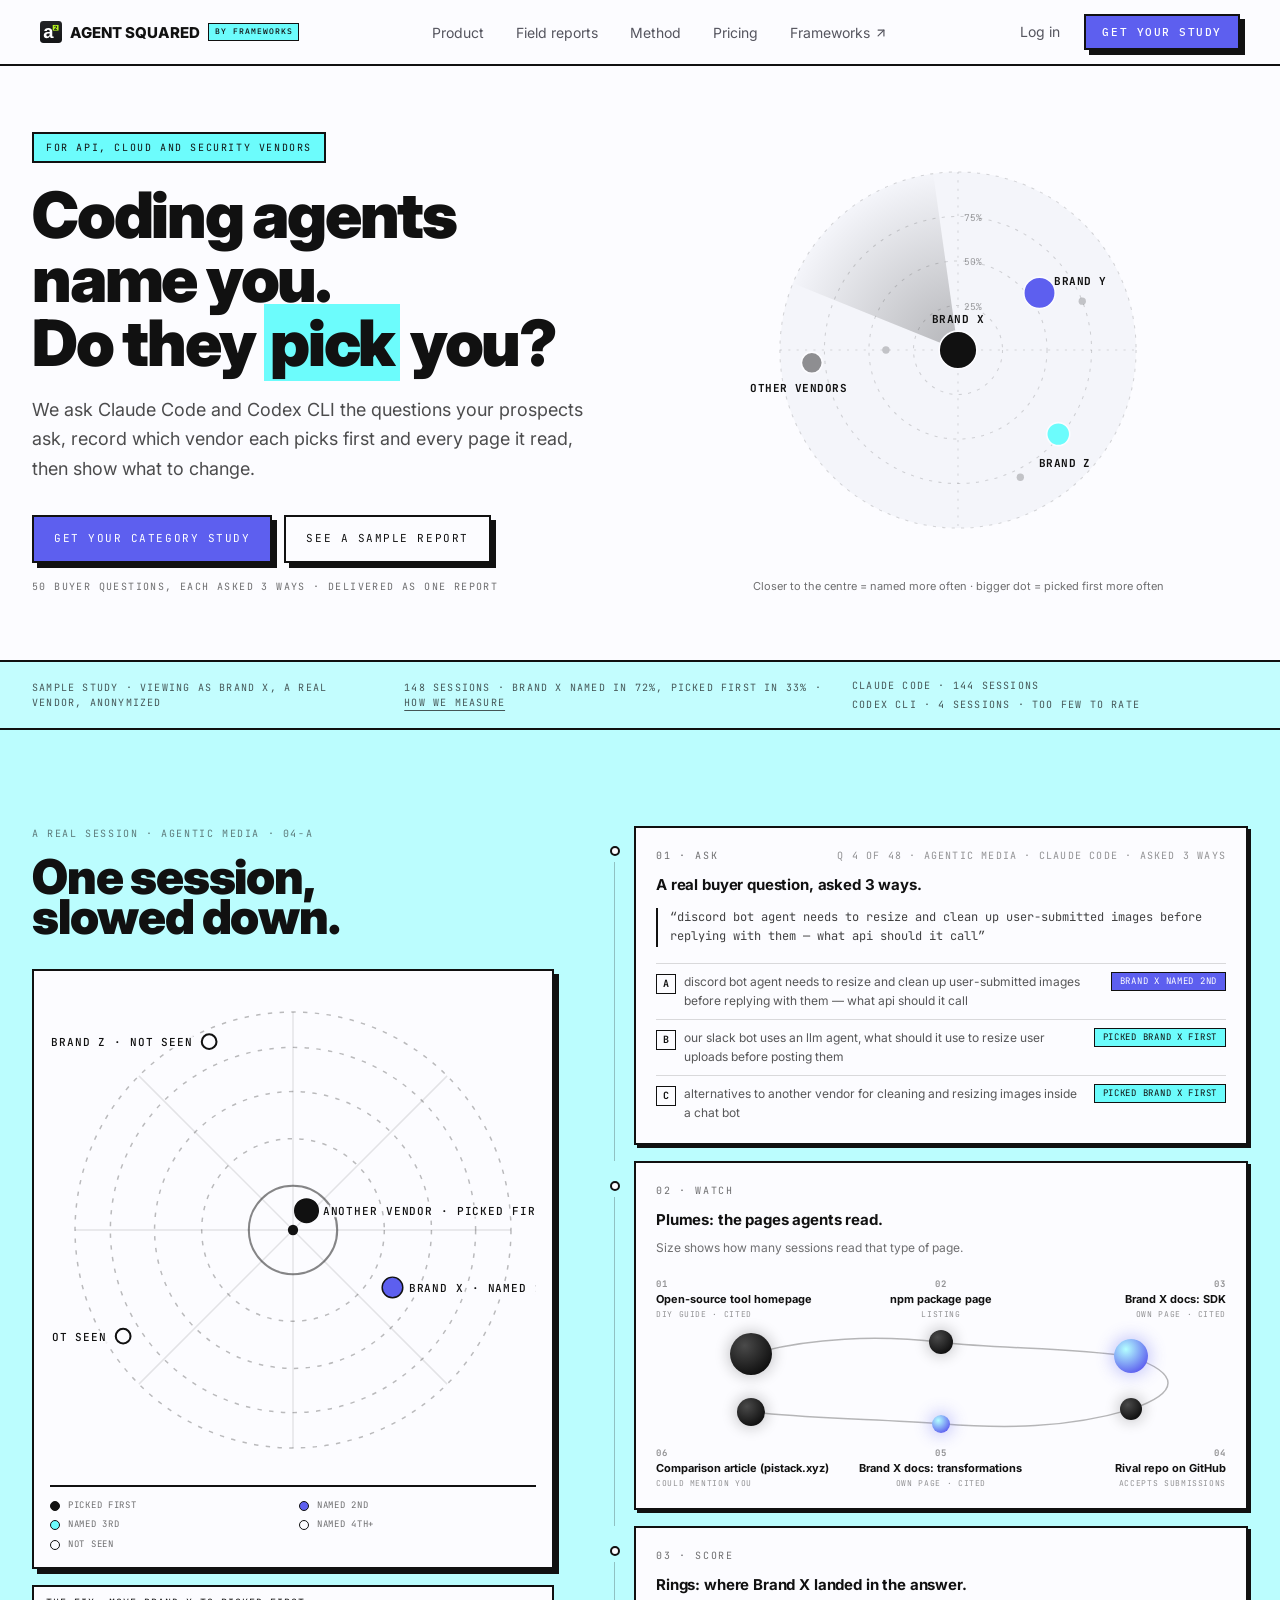
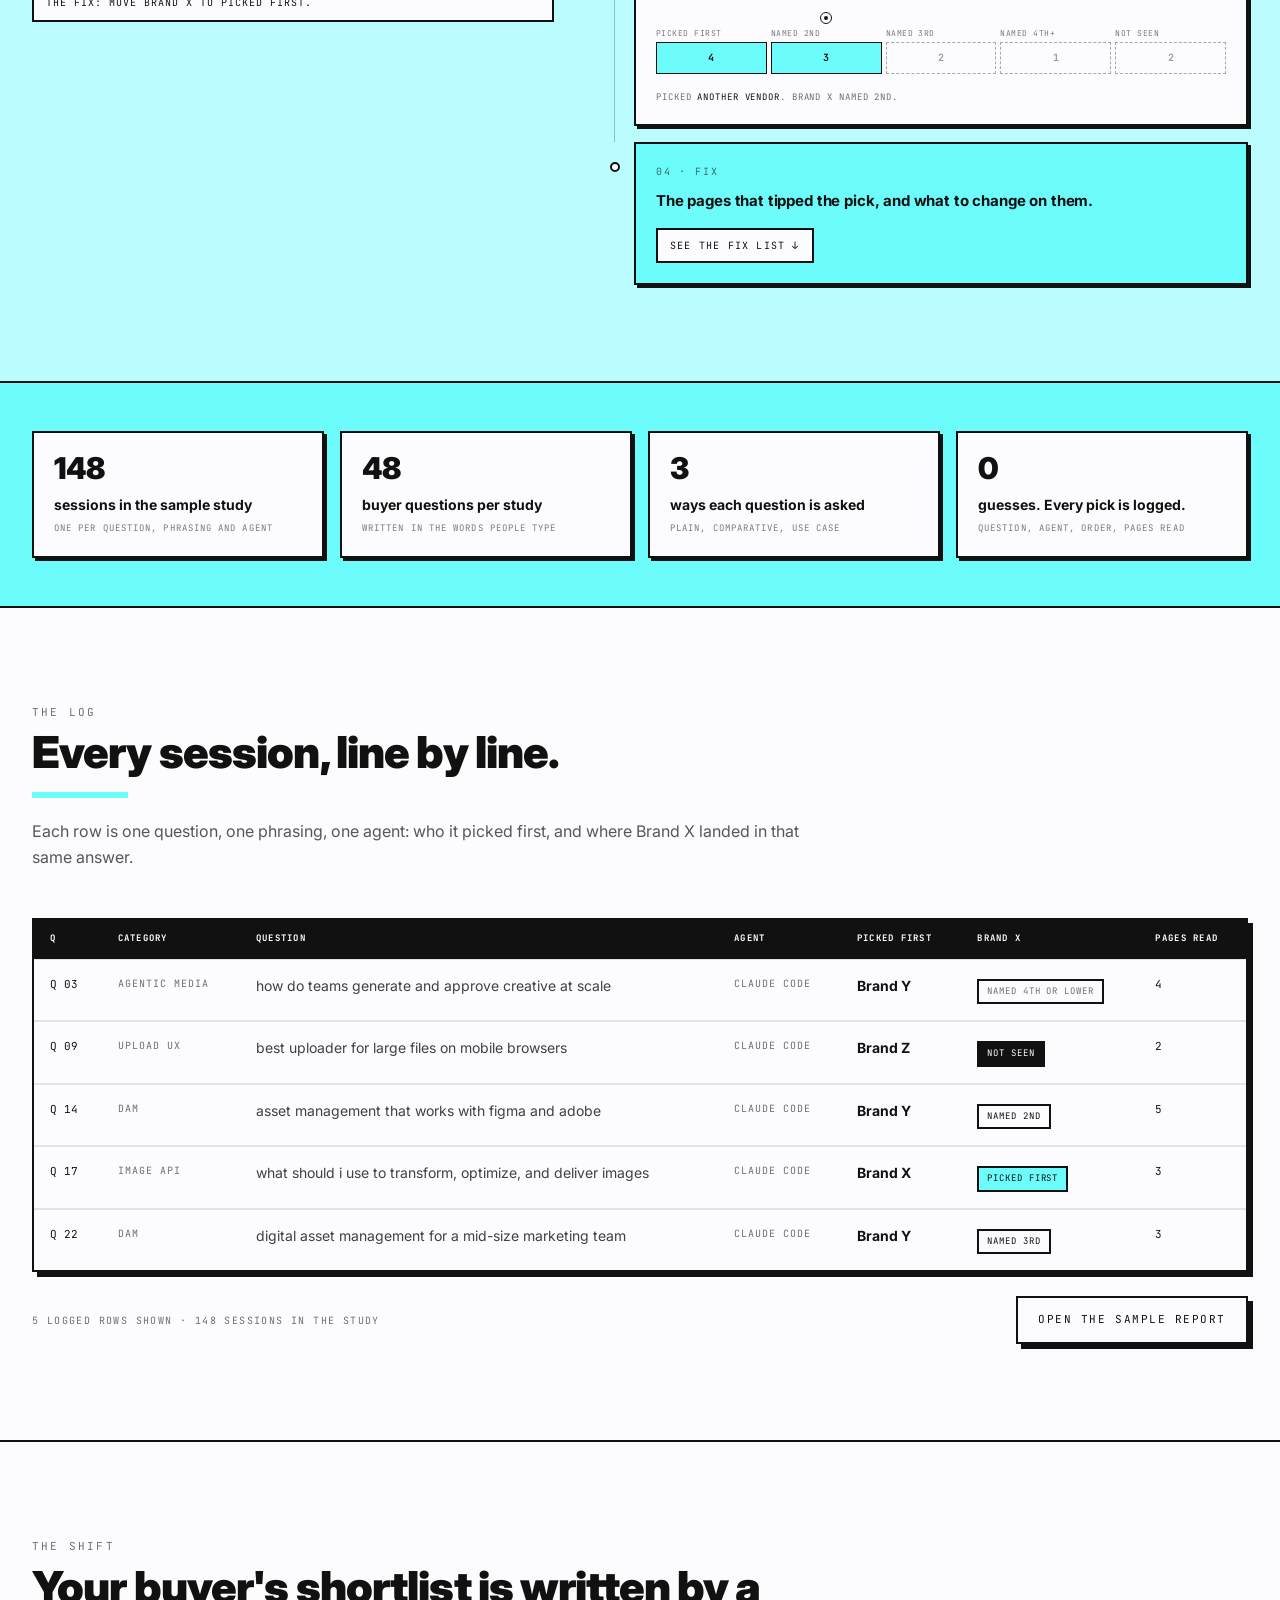
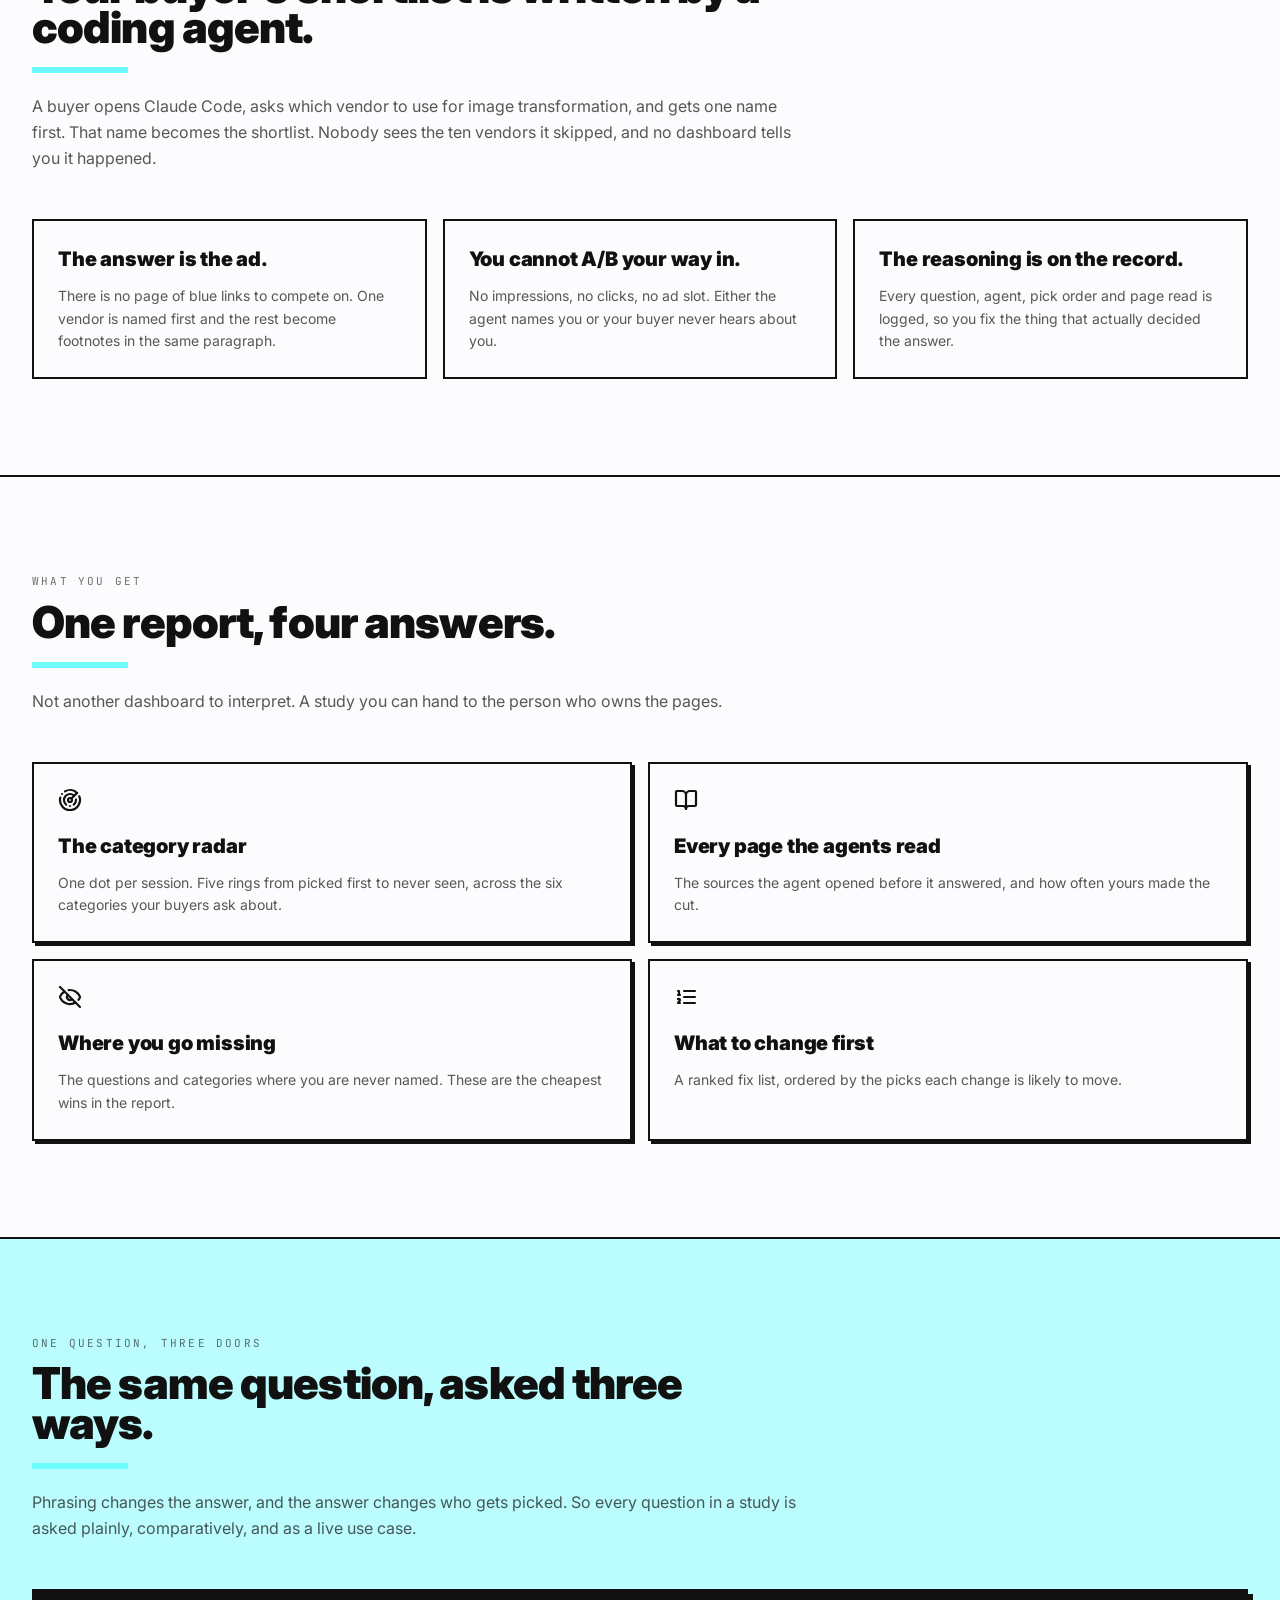
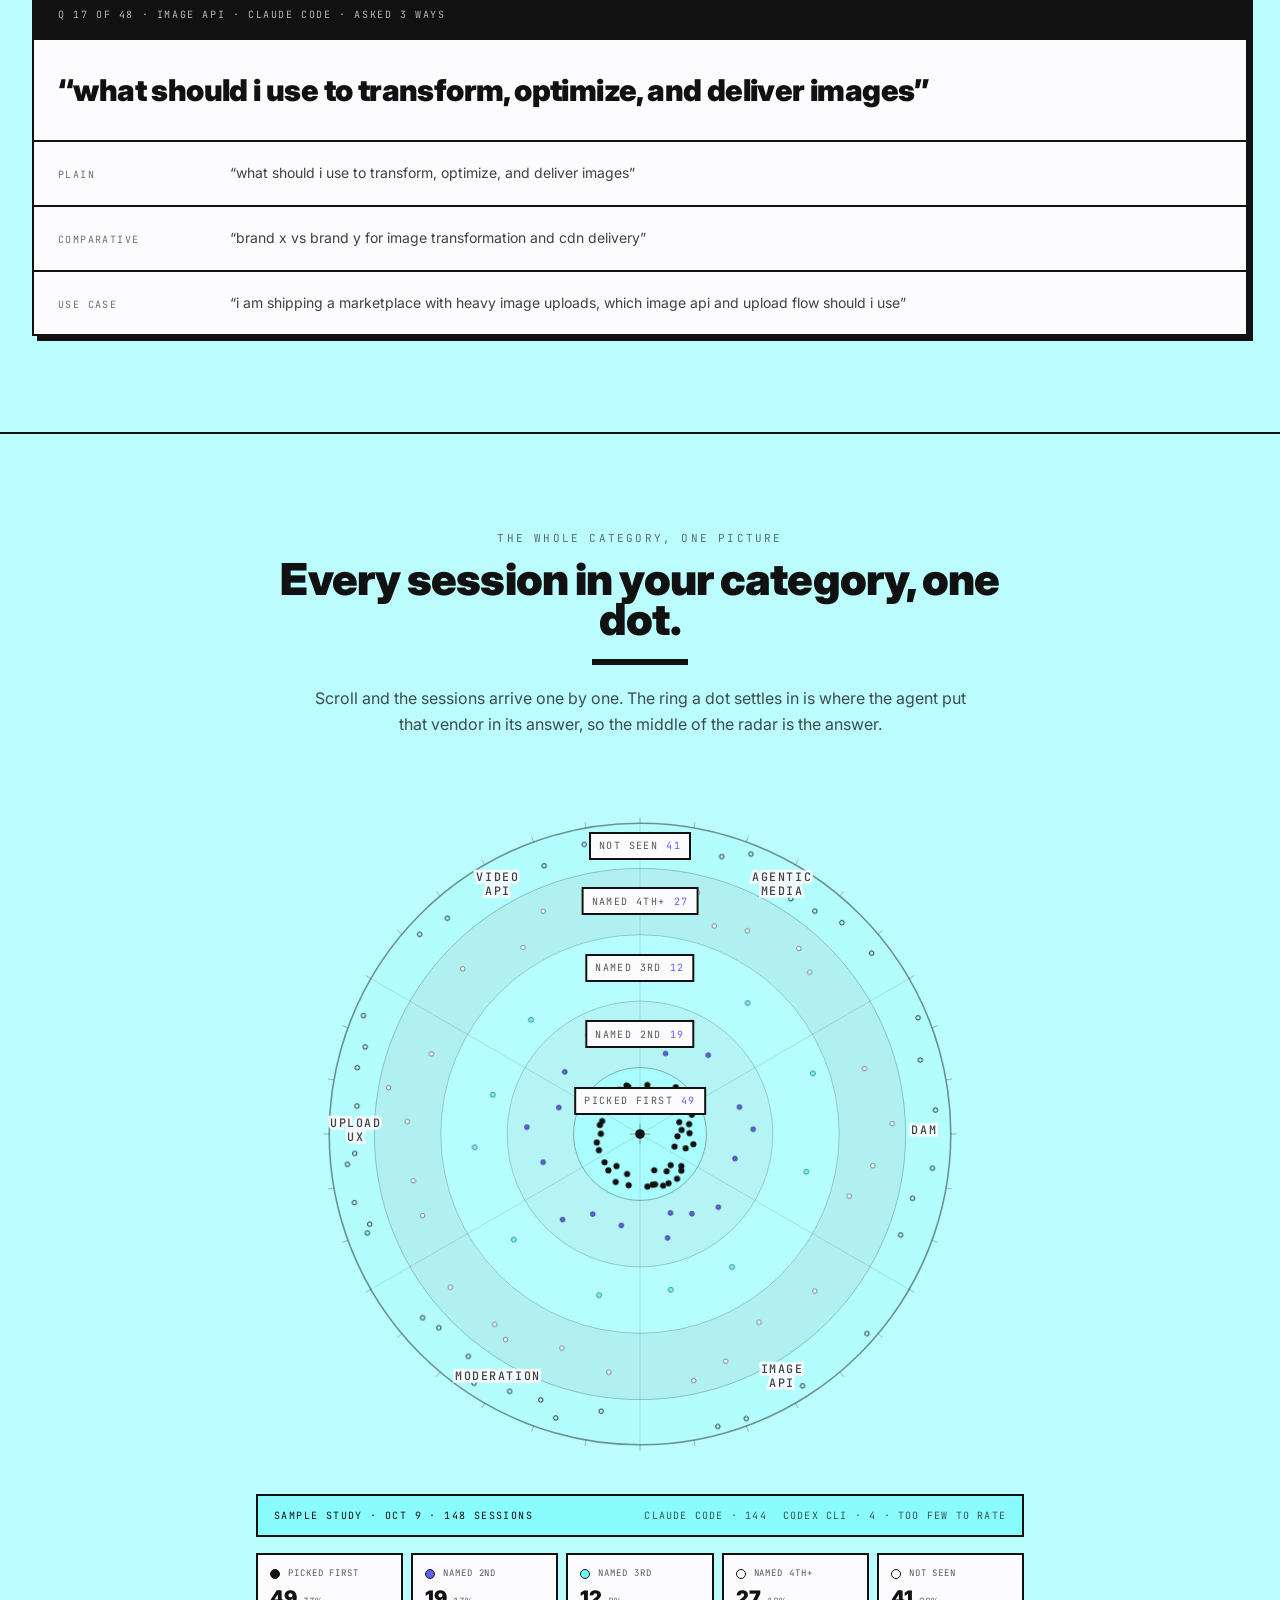
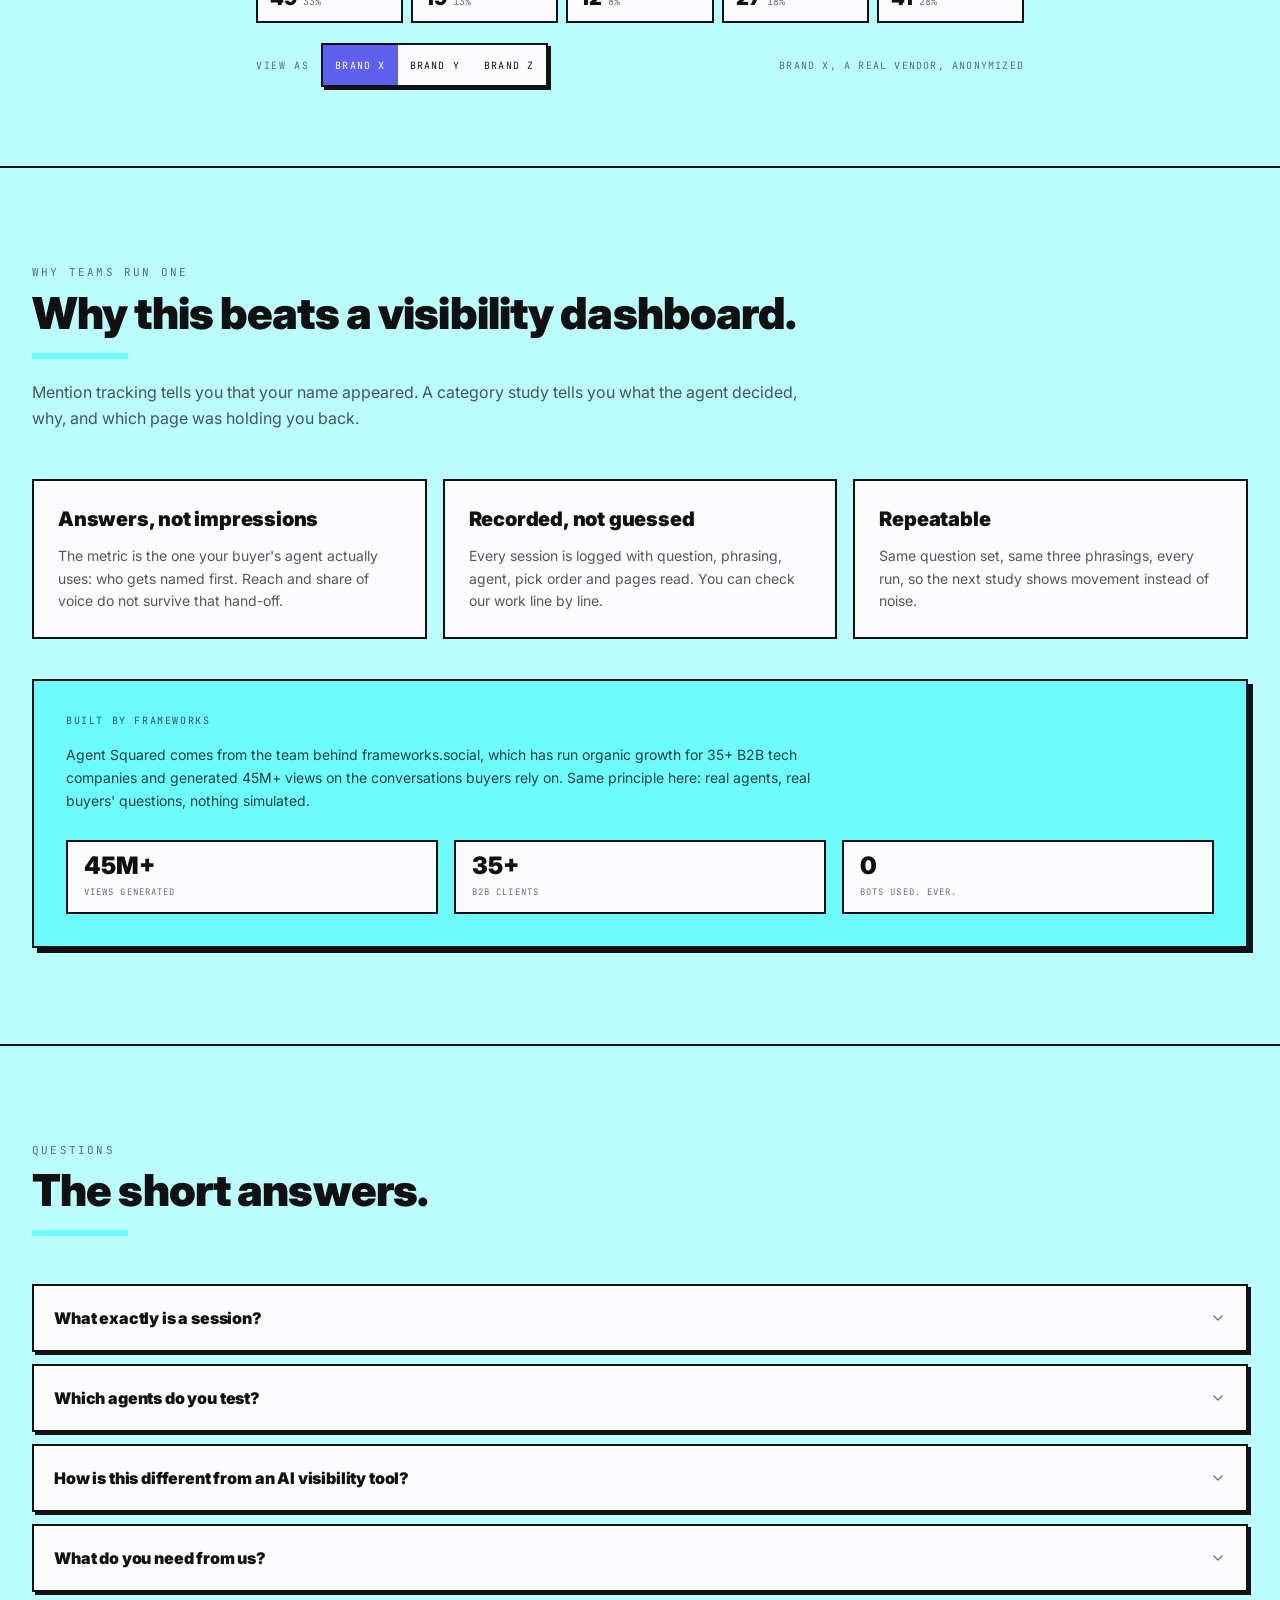
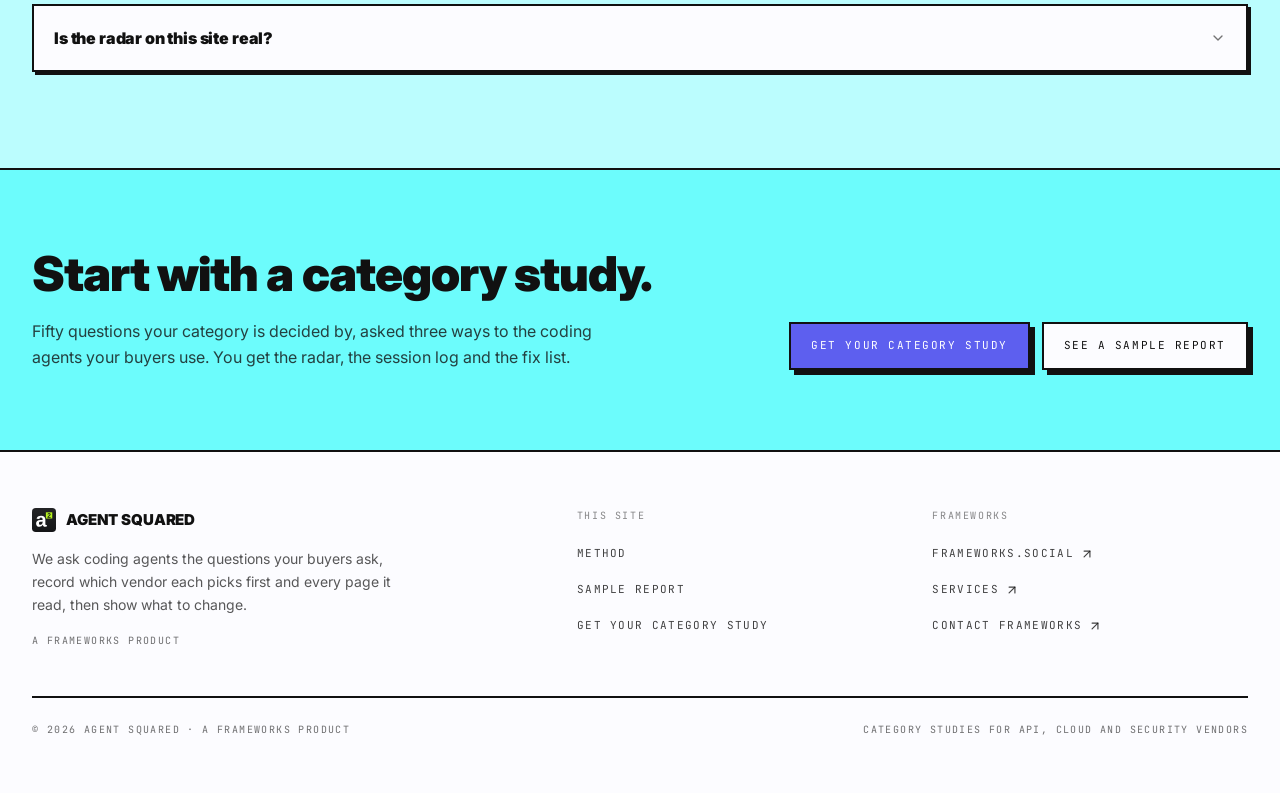
==== commit 046a306c: "Roll back the website release on main (revert 9bee515) main goes back to the site as it was before t" ====
--- a/site/index.html
+++ b/site/index.html
@@ -3,19 +3,8 @@
 <head>
 <meta charset="utf-8">
 <meta name="viewport" content="width=device-width,initial-scale=1">
-<title>AgentSq · When a coding agent installs a tool, is it yours?</title>
-<meta name="description" content="AgentSq shows which tool Claude Code, Codex and every other coding agent installs in your category, why, and what to fix first.">
-<link rel="canonical" href="https://agentsq.co/">
-<meta property="og:type" content="website">
-<meta property="og:site_name" content="AgentSq">
-<meta property="og:title" content="AgentSq · When a coding agent installs a tool, is it yours?">
-<meta property="og:description" content="AgentSq shows which tool Claude Code, Codex and every other coding agent installs in your category, why, and what to fix first.">
-<meta property="og:url" content="https://agentsq.co/">
-<meta property="og:image" content="https://agentsq.co/og-image.png">
-<meta property="og:image:width" content="1200">
-<meta property="og:image:height" content="630">
-<meta property="og:image:alt" content="AgentSq: When a coding agent installs a tool, is it yours?">
-<meta name="twitter:card" content="summary_large_image">
+<title>Agent Squared</title>
+<meta name="description" content="Agent Squared asks coding agents the questions your buyers ask, records which vendor each picks first and every page it read, then shows what to change.">
 <link rel="icon" href="icon.svg" sizes="any" type="image/svg+xml">
 <link rel="preconnect" href="https://fonts.googleapis.com">
 <link rel="preconnect" href="https://fonts.gstatic.com" crossorigin>
@@ -28,26 +17,36 @@
 <header class="site-header" data-site-header="" data-section="Nav">
   <nav class="site-header__bar" aria-label="Primary">
     <div class="site-header__brand">
-      <a href="./" class="site-header__home" aria-label="AgentSq, home"><svg xmlns="http://www.w3.org/2000/svg" class="site-header__mark" aria-hidden="true" focusable="false" viewBox="0 0 64 64"><defs><linearGradient id="a2g-h" x1="0" y1="0" x2="0" y2="1"><stop offset="0" stop-color="#232426"/><stop offset="1" stop-color="#141517"/></linearGradient></defs><rect width="64" height="64" rx="10" fill="url(#a2g-h)"/><path fill="#FFFFFF" d="M19.65 50Q15.52 50 13.21 47.75Q10.89 45.5 10.89 41.43Q10.89 37.01 13.77 34.7Q16.65 32.38 22.12 32.33L28.25 32.23V30.78Q28.25 27.99 27.27 26.64Q26.3 25.29 24.09 25.29Q22.04 25.29 21.08 26.22Q20.12 27.15 19.89 29.31L12.18 28.94Q12.89 24.79 15.98 22.64Q19.07 20.5 24.41 20.5Q29.8 20.5 32.72 23.16Q35.64 25.81 35.64 30.7V41.06Q35.64 43.45 36.17 44.36Q36.71 45.27 37.98 45.27Q38.82 45.27 39.61 45.11V49.11Q38.95 49.26 38.42 49.4Q37.9 49.53 37.37 49.61Q36.84 49.68 36.25 49.74Q35.66 49.79 34.87 49.79Q32.09 49.79 30.76 48.42Q29.43 47.06 29.17 44.4H29.01Q25.91 50 19.65 50ZM28.25 36.3 24.46 36.35Q21.88 36.46 20.81 36.92Q19.73 37.38 19.16 38.33Q18.6 39.27 18.6 40.85Q18.6 42.87 19.53 43.86Q20.46 44.85 22.02 44.85Q23.75 44.85 25.18 43.9Q26.62 42.95 27.43 41.28Q28.25 39.61 28.25 37.75Z"/><rect x="37" y="11.5" width="17" height="16.5" fill="#B5F21F"/><path fill="#161718" d="M41.26 25.9V24.22Q41.73 23.18 42.61 22.19Q43.48 21.2 44.8 20.13Q46.08 19.1 46.59 18.43Q47.1 17.75 47.1 17.11Q47.1 15.53 45.51 15.53Q44.73 15.53 44.33 15.94Q43.92 16.36 43.8 17.2L41.36 17.06Q41.57 15.37 42.62 14.49Q43.68 13.6 45.49 13.6Q47.45 13.6 48.5 14.49Q49.55 15.39 49.55 17.01Q49.55 17.86 49.22 18.55Q48.88 19.23 48.36 19.81Q47.83 20.4 47.19 20.9Q46.55 21.41 45.95 21.89Q45.35 22.37 44.85 22.86Q44.36 23.35 44.12 23.91H49.74V25.9Z"/></svg><span class="site-header__name">AgentSq</span></a>
+      <a href="#" class="site-header__home" aria-label="Agent Squared, home"><svg xmlns="http://www.w3.org/2000/svg" class="site-header__mark" aria-hidden="true" focusable="false" viewBox="0 0 64 64"><defs><linearGradient id="a2g-h" x1="0" y1="0" x2="0" y2="1"><stop offset="0" stop-color="#232426"/><stop offset="1" stop-color="#141517"/></linearGradient></defs><rect width="64" height="64" rx="10" fill="url(#a2g-h)"/><path fill="#FFFFFF" d="M19.65 50Q15.52 50 13.21 47.75Q10.89 45.5 10.89 41.43Q10.89 37.01 13.77 34.7Q16.65 32.38 22.12 32.33L28.25 32.23V30.78Q28.25 27.99 27.27 26.64Q26.3 25.29 24.09 25.29Q22.04 25.29 21.08 26.22Q20.12 27.15 19.89 29.31L12.18 28.94Q12.89 24.79 15.98 22.64Q19.07 20.5 24.41 20.5Q29.8 20.5 32.72 23.16Q35.64 25.81 35.64 30.7V41.06Q35.64 43.45 36.17 44.36Q36.71 45.27 37.98 45.27Q38.82 45.27 39.61 45.11V49.11Q38.95 49.26 38.42 49.4Q37.9 49.53 37.37 49.61Q36.84 49.68 36.25 49.74Q35.66 49.79 34.87 49.79Q32.09 49.79 30.76 48.42Q29.43 47.06 29.17 44.4H29.01Q25.91 50 19.65 50ZM28.25 36.3 24.46 36.35Q21.88 36.46 20.81 36.92Q19.73 37.38 19.16 38.33Q18.6 39.27 18.6 40.85Q18.6 42.87 19.53 43.86Q20.46 44.85 22.02 44.85Q23.75 44.85 25.18 43.9Q26.62 42.95 27.43 41.28Q28.25 39.61 28.25 37.75Z"/><rect x="37" y="11.5" width="17" height="16.5" fill="#B5F21F"/><path fill="#161718" d="M41.26 25.9V24.22Q41.73 23.18 42.61 22.19Q43.48 21.2 44.8 20.13Q46.08 19.1 46.59 18.43Q47.1 17.75 47.1 17.11Q47.1 15.53 45.51 15.53Q44.73 15.53 44.33 15.94Q43.92 16.36 43.8 17.2L41.36 17.06Q41.57 15.37 42.62 14.49Q43.68 13.6 45.49 13.6Q47.45 13.6 48.5 14.49Q49.55 15.39 49.55 17.01Q49.55 17.86 49.22 18.55Q48.88 19.23 48.36 19.81Q47.83 20.4 47.19 20.9Q46.55 21.41 45.95 21.89Q45.35 22.37 44.85 22.86Q44.36 23.35 44.12 23.91H49.74V25.9Z"/></svg><span class="site-header__name">Agent Squared</span></a>
       <a href="https://frameworks.social" target="_blank" rel="noreferrer" class="site-header__badge">By Frameworks</a>
     </div>
+    <ul class="site-header__links">
+      <li><a href="#product" class="site-header__link">Product</a></li>
+      <li><a href="#field-report" class="site-header__link">Field reports</a></li>
+      <li><a href="#method" class="site-header__link">Method</a></li>
+      <li><a href="#" class="site-header__link">Pricing</a></li>
+      <li><a href="https://frameworks.social" target="_blank" rel="noreferrer" class="site-header__link site-header__link--ext">Frameworks<svg xmlns="http://www.w3.org/2000/svg" width="24" height="24" viewBox="0 0 24 24" fill="none" stroke="currentColor" stroke-width="2" stroke-linecap="round" stroke-linejoin="round" class="site-header__ext-icon" aria-hidden="true"><path d="M7 7h10v10"></path><path d="M7 17 17 7"></path></svg></a></li>
+    </ul>
     <div class="site-header__actions">
-      <a href="./" class="site-header__link">Home</a>
-      <a href="https://app.agentsq.co/signin" data-app-link="/signin" class="site-header__link">Sign in</a>
-      <a href="request-access/" class="site-header__cta">Request access</a>
+      <a href="signin/" class="site-header__link">Log in</a>
+      <a href="#study" class="site-header__cta">Get your study</a>
     </div>
     <button type="button" class="site-header__toggle" aria-expanded="false" aria-controls="mobile-menu"><span data-menu-label="">Menu</span><span class="site-header__burger" aria-hidden="true"><span></span><span></span></span></button>
   </nav>
   <div id="mobile-menu" class="site-header__menu" hidden="">
     <ul>
-      <li><a href="./">Home</a></li>
-      <li><a href="https://app.agentsq.co/signin" data-app-link="/signin">Sign in</a></li>
+      <li><a href="#product">Product</a></li>
+      <li><a href="#field-report">Field reports</a></li>
+      <li><a href="#method">Method</a></li>
+      <li><a href="#">Pricing</a></li>
+      <li><a href="https://frameworks.social" target="_blank" rel="noreferrer">Frameworks<svg xmlns="http://www.w3.org/2000/svg" width="24" height="24" viewBox="0 0 24 24" fill="none" stroke="currentColor" stroke-width="2" stroke-linecap="round" stroke-linejoin="round" class="site-header__ext-icon" aria-hidden="true"><path d="M7 7h10v10"></path><path d="M7 17 17 7"></path></svg></a></li>
+      <li><a href="signin/">Log in</a></li>
     </ul>
-    <a href="request-access/" class="site-header__cta">Request access</a>
+    <a href="#study" class="site-header__cta">Get your study</a>
   </div>
 </header>
-<main class="site-main flex-1"><section class="border-b-2 border-ink bg-paper"><div class="mx-auto max-w-7xl px-5 py-14 sm:px-8 lg:py-20"><h1 class="max-w-4xl text-4xl font-black leading-[0.98] tracking-[-0.03em] sm:text-5xl lg:text-6xl">When a coding agent installs a tool, is it <span class="bg-signal px-1.5">yours</span>?</h1><p class="mt-6 max-w-2xl text-lg leading-relaxed text-ink/75">AgentSq shows which tool Claude Code, Codex and every other coding agent installs in your category, why, and what to fix first.</p><div class="mt-8 flex flex-wrap gap-3"><a class="inline-flex min-h-[48px] items-center justify-center gap-2 border-2 border-ink px-5 py-3 text-center font-mono text-[11px] uppercase leading-tight tracking-[0.14em] transition-transform duration-150 hover:-translate-y-[2px] active:translate-y-0 bg-electric text-white fw-shadow" href="request-access/">Request access</a></div></div></section><section class="border-b-2 border-ink bg-paper"><div class="mx-auto max-w-7xl px-5 py-16 sm:px-8 lg:py-24"><div class="max-w-3xl "><h2 class="text-3xl font-black leading-[1.05] tracking-[-0.02em] sm:text-4xl lg:text-[2.75rem]">The tool a coding agent installs is the new shortlist</h2><div class="mt-5 h-[6px] w-24 bg-signal"></div><p class="mt-5 text-base leading-relaxed text-ink/70">Developers ask coding agents to build things. When the agent hits a gap in the stack, it researches options and installs one tool.</p><p class="mt-5 text-base leading-relaxed text-ink/70">Often it skips every vendor and builds the thing itself. The install is what counts, and almost nobody measures it.</p></div></div></section><section class="border-b-2 border-ink bg-signal/45"><div class="mx-auto max-w-7xl px-5 py-16 sm:px-8 lg:py-24"><div class="max-w-3xl "><h2 class="text-3xl font-black leading-[1.05] tracking-[-0.02em] sm:text-4xl lg:text-[2.75rem]">See when you&#39;re considered, and when you&#39;re installed</h2><div class="mt-5 h-[6px] w-24 bg-signal"></div><p class="mt-5 text-base leading-relaxed text-ink/70">Today you can&#39;t see inside a coding agent&#39;s session. You don&#39;t know if it considered your tool, or which tool it installed.</p><div class="mt-8 border-2 border-ink bg-paper p-6 fw-shadow"><p class="text-xl font-black tracking-[-0.01em]">In one media API test, the best-known vendor was considered in 71% of video API sessions. It was installed in none.</p></div><p class="mt-5 text-base leading-relaxed text-ink/70">AgentSq shows you both, plus who got installed instead, and why.</p></div></div></section><section class="border-b-2 border-ink bg-paper"><div class="mx-auto max-w-7xl px-5 py-16 sm:px-8 lg:py-24"><div class="max-w-3xl "><h2 class="text-3xl font-black leading-[1.05] tracking-[-0.02em] sm:text-4xl lg:text-[2.75rem]">What you get</h2><div class="mt-5 h-[6px] w-24 bg-signal"></div></div><ul class="mt-12 grid gap-4 lg:grid-cols-3"><li class="border-2 border-ink bg-paper p-6"><span class="font-mono text-[11px] uppercase tracking-[0.18em] text-ink/50">01</span><p class="mt-3 text-base leading-relaxed text-ink">Where your tool is considered, where it&#39;s installed, and where it&#39;s missing.</p></li><li class="border-2 border-ink bg-paper p-6"><span class="font-mono text-[11px] uppercase tracking-[0.18em] text-ink/50">02</span><p class="mt-3 text-base leading-relaxed text-ink">Who gets installed instead, and the pages that made the agent choose them.</p></li><li class="border-2 border-ink bg-paper p-6"><span class="font-mono text-[11px] uppercase tracking-[0.18em] text-ink/50">03</span><p class="mt-3 text-base leading-relaxed text-ink">A ranked fix list: what to change, where and why.</p></li></ul></div></section><section class="border-b-2 border-ink bg-signal/45"><div class="mx-auto max-w-7xl px-5 py-16 sm:px-8 lg:py-24"><div class="max-w-3xl "><h2 class="text-3xl font-black leading-[1.05] tracking-[-0.02em] sm:text-4xl lg:text-[2.75rem]">Works inside your setup, not another dashboard</h2><div class="mt-5 h-[6px] w-24 bg-signal"></div><p class="mt-5 text-base leading-relaxed text-ink/70">AgentSq is a harness that plugs into your existing systems and agents, like Claude. No new dashboard to check every day.</p><p class="mt-5 text-base leading-relaxed text-ink/70">Ask about results, pull fixes and track their status from there. AgentSq drafts fix copy in your brand&#39;s tone, and nothing is published until a person approves it.</p></div></div></section><section class="border-b-2 border-ink bg-paper"><div class="mx-auto max-w-7xl px-5 py-16 sm:px-8 lg:py-24"><div class="max-w-3xl "><h2 class="text-3xl font-black leading-[1.05] tracking-[-0.02em] sm:text-4xl lg:text-[2.75rem]">Run it yourself, or have our team ship the fixes</h2><div class="mt-5 h-[6px] w-24 bg-signal"></div></div><div class="mt-12 grid gap-4 md:grid-cols-2"><div class="border-2 border-ink bg-paper p-6"><h3 class="text-xl font-black tracking-[-0.01em]">Yourself</h3><p class="mt-3 text-sm leading-relaxed text-ink/70">The platform, our agents, working in sync and plugged into your own setup and working in step with your internal systems.</p></div><div class="border-2 border-ink bg-signal p-6"><h3 class="text-xl font-black tracking-[-0.01em]">With our team</h3><p class="mt-3 text-sm leading-relaxed text-ink/80">We ship the fixes for you, on your site and off it.</p></div></div><p class="mt-8 max-w-3xl text-base leading-relaxed text-ink/70">That means adding what&#39;s needed to your repos, setting up MCP servers, and building the pages we&#39;ve seen work best. All backed by years in this field and decades of combined experience.</p><div class="mt-8 flex flex-wrap gap-3"><a class="inline-flex min-h-[48px] items-center justify-center gap-2 border-2 border-ink px-5 py-3 text-center font-mono text-[11px] uppercase leading-tight tracking-[0.14em] transition-transform duration-150 hover:-translate-y-[2px] active:translate-y-0 bg-electric text-white fw-shadow" href="request-access/">Request access</a></div></div></section></main>
-<footer class="bg-paper"><div class="mx-auto max-w-7xl px-5 py-14 sm:px-8"><div class="flex flex-col gap-5 sm:flex-row sm:items-center sm:justify-between"><div class="flex items-center gap-2.5"><svg xmlns="http://www.w3.org/2000/svg" class="h-6 w-6" aria-hidden="true" focusable="false" viewBox="0 0 64 64"><defs><linearGradient id="a2g-f" x1="0" y1="0" x2="0" y2="1"><stop offset="0" stop-color="#232426"/><stop offset="1" stop-color="#141517"/></linearGradient></defs><rect width="64" height="64" rx="10" fill="url(#a2g-f)"/><path fill="#FFFFFF" d="M19.65 50Q15.52 50 13.21 47.75Q10.89 45.5 10.89 41.43Q10.89 37.01 13.77 34.7Q16.65 32.38 22.12 32.33L28.25 32.23V30.78Q28.25 27.99 27.27 26.64Q26.3 25.29 24.09 25.29Q22.04 25.29 21.08 26.22Q20.12 27.15 19.89 29.31L12.18 28.94Q12.89 24.79 15.98 22.64Q19.07 20.5 24.41 20.5Q29.8 20.5 32.72 23.16Q35.64 25.81 35.64 30.7V41.06Q35.64 43.45 36.17 44.36Q36.71 45.27 37.98 45.27Q38.82 45.27 39.61 45.11V49.11Q38.95 49.26 38.42 49.4Q37.9 49.53 37.37 49.61Q36.84 49.68 36.25 49.74Q35.66 49.79 34.87 49.79Q32.09 49.79 30.76 48.42Q29.43 47.06 29.17 44.4H29.01Q25.91 50 19.65 50ZM28.25 36.3 24.46 36.35Q21.88 36.46 20.81 36.92Q19.73 37.38 19.16 38.33Q18.6 39.27 18.6 40.85Q18.6 42.87 19.53 43.86Q20.46 44.85 22.02 44.85Q23.75 44.85 25.18 43.9Q26.62 42.95 27.43 41.28Q28.25 39.61 28.25 37.75Z"/><rect x="37" y="11.5" width="17" height="16.5" fill="#B5F21F"/><path fill="#161718" d="M41.26 25.9V24.22Q41.73 23.18 42.61 22.19Q43.48 21.2 44.8 20.13Q46.08 19.1 46.59 18.43Q47.1 17.75 47.1 17.11Q47.1 15.53 45.51 15.53Q44.73 15.53 44.33 15.94Q43.92 16.36 43.8 17.2L41.36 17.06Q41.57 15.37 42.62 14.49Q43.68 13.6 45.49 13.6Q47.45 13.6 48.5 14.49Q49.55 15.39 49.55 17.01Q49.55 17.86 49.22 18.55Q48.88 19.23 48.36 19.81Q47.83 20.4 47.19 20.9Q46.55 21.41 45.95 21.89Q45.35 22.37 44.85 22.86Q44.36 23.35 44.12 23.91H49.74V25.9Z"/></svg><span class="text-[15px] font-black tracking-[-0.01em]">AgentSq</span></div><ul class="flex flex-wrap items-center gap-x-4 gap-y-1"><li><a class="font-mono text-[11px] uppercase tracking-[0.12em] text-ink/80 transition-colors hover:text-electric" href="./">Home</a></li><li><a class="font-mono text-[11px] uppercase tracking-[0.12em] text-ink/80 transition-colors hover:text-electric" href="https://app.agentsq.co/signin" data-app-link="/signin">Sign in</a></li><li><a class="font-mono text-[11px] uppercase tracking-[0.12em] text-ink/80 transition-colors hover:text-electric" href="request-access/">Request access</a></li></ul></div><div class="mt-12 border-t-2 border-ink pt-6"><p class="font-mono text-[10px] uppercase tracking-[0.14em] text-ink/60">© <span data-year="">2026</span> AgentSq</p></div></div></footer>
+<main class="site-main flex-1"><section class="border-b-2 border-ink bg-paper"><div class="mx-auto grid max-w-7xl items-center gap-8 px-5 py-12 sm:px-8 md:grid-cols-2 md:gap-10 lg:gap-14 lg:py-16"><div><p class="inline-flex border-2 border-ink bg-signal px-3 py-1.5 font-mono text-[10px] uppercase tracking-[0.16em]">For API, cloud and security vendors</p><h1 class="mt-5 text-[2.6rem] font-black leading-[0.96] tracking-[-0.035em] sm:text-5xl md:text-[2.7rem] lg:text-[3.5rem] xl:text-[4rem]">Coding agents name you.<br>Do they <span class="bg-signal px-1.5">pick</span> you?</h1><p class="mt-5 max-w-xl text-lg leading-relaxed text-ink/75">We ask Claude Code and Codex CLI the questions your prospects ask, record which vendor each picks first and every page it read, then show what to change.</p><div class="mt-8 flex flex-wrap gap-3"><a class="inline-flex min-h-[48px] items-center justify-center gap-2 border-2 border-ink px-5 py-3 text-center font-mono text-[11px] uppercase leading-tight tracking-[0.14em] transition-transform duration-150 hover:-translate-y-[2px] active:translate-y-0 bg-electric text-white fw-shadow" href="study/">Get your category study</a><a class="inline-flex min-h-[48px] items-center justify-center gap-2 border-2 border-ink px-5 py-3 text-center font-mono text-[11px] uppercase leading-tight tracking-[0.14em] transition-transform duration-150 hover:-translate-y-[2px] active:translate-y-0 bg-paper text-ink fw-shadow" href="sample-report/">See a sample report</a></div><p class="mt-4 font-mono text-[10px] uppercase tracking-[0.14em] text-ink/60">50 buyer questions, each asked 3 ways · delivered as one report</p></div><div><svg viewBox="0 0 420 420" class="mx-auto block h-auto w-full max-w-[440px]" role="img" aria-label="Sample study radar: Brand X sits at the centre, Brand Y, Brand Z and other vendors orbit further out. Closer to the centre means named more often."><defs><radialGradient id="hero-cone" gradientUnits="userSpaceOnUse" cx="210" cy="210" r="170"><stop offset="0" stop-color="#111111" stop-opacity="0.28"></stop><stop offset="1" stop-color="#111111" stop-opacity="0"></stop></radialGradient></defs><circle cx="210" cy="210" r="170" fill="#F4F5FA"></circle><circle cx="210" cy="210" r="42.5" fill="none" stroke="#111111" stroke-opacity="0.16" stroke-width="1" stroke-dasharray="3 6"></circle><circle cx="210" cy="210" r="85" fill="none" stroke="#111111" stroke-opacity="0.16" stroke-width="1" stroke-dasharray="3 6"></circle><circle cx="210" cy="210" r="127.5" fill="none" stroke="#111111" stroke-opacity="0.16" stroke-width="1" stroke-dasharray="3 6"></circle><circle cx="210" cy="210" r="170" fill="none" stroke="#111111" stroke-opacity="0.16" stroke-width="1" stroke-dasharray="3 6"></circle><line x1="40" y1="210" x2="380" y2="210" stroke="#111111" stroke-opacity="0.14" stroke-dasharray="2 6"></line><line x1="210" y1="40" x2="210" y2="380" stroke="#111111" stroke-opacity="0.14" stroke-dasharray="2 6"></line><g class="radar-rotate"><path d="M210 210L52.37874472364615 146.31687911929498A170 170 0 0 1 186.3405728367888 41.65442831393307Z" fill="url(#hero-cone)"></path></g><text x="216" y="171.5" class="font-mono" font-size="9" fill="#111111" fill-opacity="0.4">25%</text><text x="216" y="129" class="font-mono" font-size="9" fill="#111111" fill-opacity="0.4">50%</text><text x="216" y="86.5" class="font-mono" font-size="9" fill="#111111" fill-opacity="0.4">75%</text><circle cx="141.2" cy="210" r="3.5" fill="#111111" fill-opacity="0.22"></circle><circle cx="328.6" cy="163.4" r="3.5" fill="#111111" fill-opacity="0.22"></circle><circle cx="269.5" cy="331.5" r="3.5" fill="#111111" fill-opacity="0.22"></circle><g tabindex="0" aria-label="Brand X"><circle cx="210" cy="210" r="18" fill="#111111" fill-opacity="1" stroke="#FCFCFF" stroke-width="1.5"></circle><text x="210" y="184" text-anchor="middle" class="font-mono" font-size="10.5" font-weight="700" letter-spacing="0.04em" fill="#111111">BRAND X</text></g><g tabindex="0" aria-label="Brand Y"><circle cx="287.8" cy="155.5" r="15" fill="#5D5FEF" fill-opacity="1" stroke="#FCFCFF" stroke-width="1.5"></circle><text x="302" y="148" text-anchor="start" class="font-mono" font-size="10.5" font-weight="700" letter-spacing="0.04em" fill="#111111">BRAND Y</text></g><g tabindex="0" aria-label="Brand Z"><circle cx="305.7" cy="290.3" r="11" fill="#6CFCFC" fill-opacity="1" stroke="#FCFCFF" stroke-width="1.5"></circle><text x="312" y="322" text-anchor="middle" class="font-mono" font-size="10.5" font-weight="700" letter-spacing="0.04em" fill="#111111">BRAND Z</text></g><g tabindex="0" aria-label="Other vendors"><circle cx="70.5" cy="222.2" r="10" fill="#111111" fill-opacity="0.45" stroke="#FCFCFF" stroke-width="1.5"></circle><text x="58" y="250" text-anchor="middle" class="font-mono" font-size="10.5" font-weight="700" letter-spacing="0.04em" fill="#111111">OTHER VENDORS</text></g></svg><p class="mt-2 text-center text-[11px] leading-relaxed text-ink/60">Closer to the centre = named more often · bigger dot = picked first more often</p></div></div><div class="border-t-2 border-ink bg-signal/40"><div class="mx-auto flex max-w-7xl flex-col gap-3 px-5 py-4 sm:px-8 lg:flex-row lg:items-center lg:justify-between lg:gap-6"><p class="font-mono text-[10px] uppercase tracking-[0.12em] text-ink/70">Sample study · viewing as Brand X, a real vendor, anonymized</p><p class="font-mono text-[10px] uppercase tracking-[0.12em] text-ink/70">148 sessions · Brand X named in 72%, picked first in 33% · <a class="underline decoration-1 underline-offset-4 hover:text-electric" href="method/">How we measure</a></p><div class="flex flex-wrap gap-x-4 gap-y-1"><span class="font-mono text-[10px] uppercase tracking-[0.12em] text-ink/70">Claude Code · 144 sessions</span><span class="font-mono text-[10px] uppercase tracking-[0.12em] text-ink/70">Codex CLI · 4 sessions · too few to rate</span></div></div></div></section><section id="product" class="border-b-2 border-ink bg-signal/45"><div class="mx-auto max-w-7xl px-5 py-16 sm:px-8 lg:py-24"><div class="grid gap-10 lg:grid-cols-[0.9fr_1.1fr] lg:gap-14"><div><p class="font-mono text-[10px] uppercase tracking-[0.16em] text-ink/55">A real session · Agentic media · 04-A</p><h2 class="mt-4 text-3xl font-black leading-[1.02] tracking-[-0.025em] sm:text-4xl lg:text-[3rem]">One session,<br>slowed down.</h2><div class="mt-8 border-2 border-ink bg-paper p-4 fw-shadow"><svg viewBox="-165 -165 330 330" class="w-full" role="img" aria-label="One session: another vendor picked first, Brand X named 2nd, Brand Y and Brand Z never seen."><circle r="30" fill="none" stroke="#111111" stroke-opacity="0.5" stroke-width="1.4"></circle><circle r="62" fill="none" stroke="#111111" stroke-opacity="0.28" stroke-width="1" stroke-dasharray="3 5"></circle><circle r="94" fill="none" stroke="#111111" stroke-opacity="0.28" stroke-width="1" stroke-dasharray="3 5"></circle><circle r="124" fill="none" stroke="#111111" stroke-opacity="0.28" stroke-width="1" stroke-dasharray="3 5"></circle><circle r="148" fill="none" stroke="#111111" stroke-opacity="0.28" stroke-width="1" stroke-dasharray="3 5"></circle><line x1="0" y1="0" x2="148" y2="0" stroke="#111111" stroke-opacity="0.1" stroke-width="1"></line><line x1="0" y1="0" x2="104.65180361560904" y2="104.65180361560903" stroke="#111111" stroke-opacity="0.1" stroke-width="1"></line><line x1="0" y1="0" x2="9.062386313690414e-15" y2="148" stroke="#111111" stroke-opacity="0.1" stroke-width="1"></line><line x1="0" y1="0" x2="-104.65180361560903" y2="104.65180361560904" stroke="#111111" stroke-opacity="0.1" stroke-width="1"></line><line x1="0" y1="0" x2="-148" y2="1.8124772627380827e-14" stroke="#111111" stroke-opacity="0.1" stroke-width="1"></line><line x1="0" y1="0" x2="-104.65180361560905" y2="-104.65180361560903" stroke="#111111" stroke-opacity="0.1" stroke-width="1"></line><line x1="0" y1="0" x2="-2.718715894107124e-14" y2="-148" stroke="#111111" stroke-opacity="0.1" stroke-width="1"></line><line x1="0" y1="0" x2="104.65180361560901" y2="-104.65180361560905" stroke="#111111" stroke-opacity="0.1" stroke-width="1"></line><g><circle cx="9.177222981616739" cy="-13.106432708623869" r="8" fill="#111111" stroke="#111111" stroke-width="1"></circle><text x="20.177222981616737" y="-10.106432708623869" text-anchor="start" font-size="7.5" letter-spacing="0.6" fill="#111111" stroke="#FCFCFF" stroke-opacity="0.85" stroke-width="3" paint-order="stroke" style="font-family: &quot;JetBrains Mono&quot;, ui-monospace, monospace; font-weight: 500; text-transform: uppercase;">Another vendor · picked first</text></g><g><circle cx="67.54998149518622" cy="38.99999999999999" r="7" fill="#5D5FEF" stroke="#111111" stroke-width="1"></circle><text x="78.54998149518622" y="41.99999999999999" text-anchor="start" font-size="7.5" letter-spacing="0.6" fill="#111111" stroke="#FCFCFF" stroke-opacity="0.85" stroke-width="3" paint-order="stroke" style="font-family: &quot;JetBrains Mono&quot;, ui-monospace, monospace; font-weight: 500; text-transform: uppercase;">Brand X · named 2nd</text></g><g><circle cx="-115.33454107727393" cy="72.06901993571587" r="5" fill="none" stroke="#111111" stroke-width="1.4"></circle><text x="-126.33454107727393" y="75.06901993571587" text-anchor="end" font-size="7.5" letter-spacing="0.6" fill="#111111" stroke="#FCFCFF" stroke-opacity="0.85" stroke-width="3" paint-order="stroke" style="font-family: &quot;JetBrains Mono&quot;, ui-monospace, monospace; font-weight: 500; text-transform: uppercase;">Brand Y · not seen</text></g><g><circle cx="-56.94313003061201" cy="-127.89636406996414" r="5" fill="#FCFCFF" stroke="#111111" stroke-width="1.4"></circle><text x="-67.94313003061201" y="-124.89636406996414" text-anchor="end" font-size="7.5" letter-spacing="0.6" fill="#111111" stroke="#FCFCFF" stroke-opacity="0.85" stroke-width="3" paint-order="stroke" style="font-family: &quot;JetBrains Mono&quot;, ui-monospace, monospace; font-weight: 500; text-transform: uppercase;">Brand Z · not seen</text></g><circle r="3.5" fill="#111111"></circle></svg><ul class="mt-3 grid grid-cols-2 gap-x-3 gap-y-1.5 border-t-2 border-ink pt-3"><li class="flex items-center gap-2 font-mono text-[9px] uppercase tracking-[0.08em] text-ink/60"><span class="h-2.5 w-2.5 shrink-0 rounded-full border border-ink" style="background: rgb(17, 17, 17);"></span>PICKED FIRST</li><li class="flex items-center gap-2 font-mono text-[9px] uppercase tracking-[0.08em] text-ink/60"><span class="h-2.5 w-2.5 shrink-0 rounded-full border border-ink" style="background: rgb(93, 95, 239);"></span>NAMED 2ND</li><li class="flex items-center gap-2 font-mono text-[9px] uppercase tracking-[0.08em] text-ink/60"><span class="h-2.5 w-2.5 shrink-0 rounded-full border border-ink" style="background: rgb(108, 252, 252);"></span>NAMED 3RD</li><li class="flex items-center gap-2 font-mono text-[9px] uppercase tracking-[0.08em] text-ink/60"><span class="h-2.5 w-2.5 shrink-0 rounded-full border border-ink" style="background: rgb(252, 252, 255);"></span>NAMED 4TH+</li><li class="flex items-center gap-2 font-mono text-[9px] uppercase tracking-[0.08em] text-ink/60"><span class="h-2.5 w-2.5 shrink-0 rounded-full border border-ink" style="background: rgb(252, 252, 255);"></span>NOT SEEN</li></ul></div><p class="mt-4 border-2 border-ink bg-paper px-3 py-2 font-mono text-[10px] uppercase leading-relaxed tracking-[0.1em]">The fix: move Brand X to picked first.</p></div><div class="space-y-4"><div class="relative pl-6"><span class="absolute left-0 top-5 h-2.5 w-2.5 rounded-full border-2 border-ink bg-paper"></span><span class="absolute bottom-[-16px] left-[4px] top-9 w-px bg-ink/25"></span><div class="border-2 border-ink bg-paper p-5 fw-shadow-sm"><div class="flex flex-wrap items-baseline justify-between gap-2"><h3 class="font-mono text-[10px] uppercase tracking-[0.18em] text-ink/60">01 · Ask</h3><span class="font-mono text-[10px] uppercase tracking-[0.12em] text-ink/45">Q 4 of 48 · Agentic media · Claude Code · asked 3 ways</span></div><p class="mt-3 text-[15px] font-bold leading-snug tracking-[-0.01em]">A real buyer question, asked 3 ways.</p><p class="mt-3 border-l-2 border-ink pl-3 font-mono text-[12px] leading-relaxed text-ink/80">“discord bot agent needs to resize and clean up user-submitted images before replying with them — what api should it call”</p><ul class="mt-4 space-y-2"><li class="flex flex-wrap items-start gap-2 border-t border-ink/15 pt-2"><span class="mt-0.5 flex h-5 w-5 shrink-0 items-center justify-center border border-ink font-mono text-[10px] font-bold">A</span><span class="min-w-0 flex-1 text-[12px] leading-relaxed text-ink/70">discord bot agent needs to resize and clean up user-submitted images before replying with them — what api should it call</span><span class="shrink-0 border border-ink px-2 py-0.5 font-mono text-[9px] uppercase tracking-[0.08em] bg-electric text-white">Brand X named 2nd</span></li><li class="flex flex-wrap items-start gap-2 border-t border-ink/15 pt-2"><span class="mt-0.5 flex h-5 w-5 shrink-0 items-center justify-center border border-ink font-mono text-[10px] font-bold">B</span><span class="min-w-0 flex-1 text-[12px] leading-relaxed text-ink/70">our slack bot uses an llm agent, what should it use to resize user uploads before posting them</span><span class="shrink-0 border border-ink px-2 py-0.5 font-mono text-[9px] uppercase tracking-[0.08em] bg-signal text-ink">Picked Brand X first</span></li><li class="flex flex-wrap items-start gap-2 border-t border-ink/15 pt-2"><span class="mt-0.5 flex h-5 w-5 shrink-0 items-center justify-center border border-ink font-mono text-[10px] font-bold">C</span><span class="min-w-0 flex-1 text-[12px] leading-relaxed text-ink/70">alternatives to another vendor for cleaning and resizing images inside a chat bot</span><span class="shrink-0 border border-ink px-2 py-0.5 font-mono text-[9px] uppercase tracking-[0.08em] bg-signal text-ink">Picked Brand X first</span></li></ul></div></div><div class="relative pl-6"><span class="absolute left-0 top-5 h-2.5 w-2.5 rounded-full border-2 border-ink bg-paper"></span><span class="absolute bottom-[-16px] left-[4px] top-9 w-px bg-ink/25"></span><div class="border-2 border-ink bg-paper p-5 fw-shadow-sm"><h3 class="font-mono text-[10px] uppercase tracking-[0.18em] text-ink/60">02 · Watch</h3><p class="mt-3 text-[15px] font-bold leading-snug tracking-[-0.01em]">Plumes: the pages agents read.</p><p class="mt-2 text-[12px] leading-relaxed text-ink/60">Size shows how many sessions read that type of page.</p><div class="mt-5"><div class="grid grid-cols-3 gap-2"><div class="text-left"><p class="font-mono text-[9px] font-bold tracking-[0.1em] text-ink/45">01</p><p class="mt-0.5 text-[11px] font-bold leading-tight">Open-source tool homepage</p><p class="mt-0.5 font-mono text-[8px] uppercase leading-tight tracking-[0.08em] text-ink/45">DIY guide · cited</p></div><div class="text-center"><p class="font-mono text-[9px] font-bold tracking-[0.1em] text-ink/45">02</p><p class="mt-0.5 text-[11px] font-bold leading-tight">npm package page</p><p class="mt-0.5 font-mono text-[8px] uppercase leading-tight tracking-[0.08em] text-ink/45">Listing</p></div><div class="text-right"><p class="font-mono text-[9px] font-bold tracking-[0.1em] text-ink/45">03</p><p class="mt-0.5 text-[11px] font-bold leading-tight">Brand X docs: SDK</p><p class="mt-0.5 font-mono text-[8px] uppercase leading-tight tracking-[0.08em] text-ink/45">Own page · cited</p></div></div><div class="relative my-1 h-[120px]"><svg viewBox="0 0 100 100" preserveAspectRatio="none" class="absolute inset-0 h-full w-full" aria-hidden="true"><path d="M 16.6 26 C 27 12, 39 10, 50 16 C 61 22, 72 20, 83.3 28 C 92 42, 92 58, 83.3 72 C 72 88, 61 88, 50 84 C 39 80, 27 80, 16.6 74" fill="none" stroke="#111111" stroke-opacity="0.3" stroke-width="1.5" vector-effect="non-scaling-stroke" stroke-linecap="round"></path></svg><span class="absolute -translate-x-1/2 -translate-y-1/2 rounded-full" style="left: 16.6%; top: 26%; width: 42px; height: 42px; background: radial-gradient(circle at 35% 30%, rgb(74, 74, 74), rgb(17, 17, 17) 75%); box-shadow: rgba(17, 17, 17, 0.22) 0px 0px 14px 2px;"></span><span class="absolute -translate-x-1/2 -translate-y-1/2 rounded-full" style="left: 50%; top: 16%; width: 24px; height: 24px; background: radial-gradient(circle at 35% 30%, rgb(74, 74, 74), rgb(17, 17, 17) 75%); box-shadow: rgba(17, 17, 17, 0.22) 0px 0px 14px 2px;"></span><span class="absolute -translate-x-1/2 -translate-y-1/2 rounded-full" style="left: 83.3%; top: 28%; width: 34px; height: 34px; background: radial-gradient(circle at 35% 30%, rgb(180, 255, 255), rgb(93, 95, 239) 78%); box-shadow: rgba(93, 95, 239, 0.32) 0px 0px 16px 3px;"></span><span class="absolute -translate-x-1/2 -translate-y-1/2 rounded-full" style="left: 83.3%; top: 72%; width: 22px; height: 22px; background: radial-gradient(circle at 35% 30%, rgb(74, 74, 74), rgb(17, 17, 17) 75%); box-shadow: rgba(17, 17, 17, 0.22) 0px 0px 14px 2px;"></span><span class="absolute -translate-x-1/2 -translate-y-1/2 rounded-full" style="left: 50%; top: 84%; width: 18px; height: 18px; background: radial-gradient(circle at 35% 30%, rgb(180, 255, 255), rgb(93, 95, 239) 78%); box-shadow: rgba(93, 95, 239, 0.32) 0px 0px 16px 3px;"></span><span class="absolute -translate-x-1/2 -translate-y-1/2 rounded-full" style="left: 16.6%; top: 74%; width: 28px; height: 28px; background: radial-gradient(circle at 35% 30%, rgb(74, 74, 74), rgb(17, 17, 17) 75%); box-shadow: rgba(17, 17, 17, 0.22) 0px 0px 14px 2px;"></span></div><div class="grid grid-cols-3 gap-2"><div class="text-left"><p class="font-mono text-[9px] font-bold tracking-[0.1em] text-ink/45">06</p><p class="mt-0.5 text-[11px] font-bold leading-tight">Comparison article (pistack.xyz)</p><p class="mt-0.5 font-mono text-[8px] uppercase leading-tight tracking-[0.08em] text-ink/45">Could mention you</p></div><div class="text-center"><p class="font-mono text-[9px] font-bold tracking-[0.1em] text-ink/45">05</p><p class="mt-0.5 text-[11px] font-bold leading-tight">Brand X docs: transformations</p><p class="mt-0.5 font-mono text-[8px] uppercase leading-tight tracking-[0.08em] text-ink/45">Own page · cited</p></div><div class="text-right"><p class="font-mono text-[9px] font-bold tracking-[0.1em] text-ink/45">04</p><p class="mt-0.5 text-[11px] font-bold leading-tight">Rival repo on GitHub</p><p class="mt-0.5 font-mono text-[8px] uppercase leading-tight tracking-[0.08em] text-ink/45">Accepts submissions</p></div></div></div></div></div><div class="relative pl-6"><span class="absolute left-0 top-5 h-2.5 w-2.5 rounded-full border-2 border-ink bg-paper"></span><span class="absolute bottom-[-16px] left-[4px] top-9 w-px bg-ink/25"></span><div class="border-2 border-ink bg-paper p-5 fw-shadow-sm"><h3 class="font-mono text-[10px] uppercase tracking-[0.18em] text-ink/60">03 · Score</h3><p class="mt-3 text-[15px] font-bold leading-snug tracking-[-0.01em]">Rings: where Brand X landed in the answer.</p><div class="mt-4 grid grid-cols-5 gap-1"><div class="flex flex-col gap-1"><span class="flex h-3 items-center justify-center"></span><span class="font-mono text-[8px] uppercase leading-tight tracking-[0.06em] text-ink/55">Picked first</span><span class="flex h-8 items-center justify-center border font-mono text-[10px] font-bold border-ink bg-signal">4</span></div><div class="flex flex-col gap-1"><span class="flex h-3 items-center justify-center"><span class="flex h-3 w-3 items-center justify-center rounded-full border border-ink"><span class="h-1 w-1 rounded-full bg-ink"></span></span></span><span class="font-mono text-[8px] uppercase leading-tight tracking-[0.06em] text-ink/55">Named 2nd</span><span class="flex h-8 items-center justify-center border font-mono text-[10px] font-bold border-ink bg-signal">3</span></div><div class="flex flex-col gap-1"><span class="flex h-3 items-center justify-center"></span><span class="font-mono text-[8px] uppercase leading-tight tracking-[0.06em] text-ink/55">Named 3rd</span><span class="flex h-8 items-center justify-center border font-mono text-[10px] font-bold border-dashed border-ink/35 text-ink/40">2</span></div><div class="flex flex-col gap-1"><span class="flex h-3 items-center justify-center"></span><span class="font-mono text-[8px] uppercase leading-tight tracking-[0.06em] text-ink/55">Named 4th+</span><span class="flex h-8 items-center justify-center border font-mono text-[10px] font-bold border-dashed border-ink/35 text-ink/40">1</span></div><div class="flex flex-col gap-1"><span class="flex h-3 items-center justify-center"></span><span class="font-mono text-[8px] uppercase leading-tight tracking-[0.06em] text-ink/55">Not seen</span><span class="flex h-8 items-center justify-center border font-mono text-[10px] font-bold border-dashed border-ink/35 text-ink/40">2</span></div></div><p class="mt-4 font-mono text-[9px] uppercase leading-relaxed tracking-[0.1em] text-ink/60">Picked <span class="text-ink">another vendor</span>. Brand X named 2nd.</p></div></div><div class="relative pl-6"><span class="absolute left-0 top-5 h-2.5 w-2.5 rounded-full border-2 border-ink bg-paper"></span><div class="border-2 border-ink bg-signal p-5 fw-shadow-sm"><h3 class="font-mono text-[10px] uppercase tracking-[0.18em] text-ink/60">04 · Fix</h3><p class="mt-3 text-[15px] font-bold leading-snug tracking-[-0.01em]">The pages that tipped the pick, and what to change on them.</p><a class="mt-4 inline-flex items-center gap-2 border-2 border-ink bg-paper px-3 py-2 font-mono text-[10px] uppercase tracking-[0.12em] transition-transform hover:-translate-y-[2px]" href="sample-report/">See the fix list ↓</a></div></div></div></div></div></section><section class="border-b-2 border-ink bg-signal"><div class="mx-auto grid max-w-7xl gap-4 px-5 py-12 sm:grid-cols-2 sm:px-8 lg:grid-cols-4"><div class="border-2 border-ink bg-paper p-5 fw-shadow-sm"><p class="text-3xl font-black leading-none tracking-[-0.03em]">148</p><p class="mt-3 text-sm font-bold leading-snug">sessions in the sample study</p><p class="mt-2 font-mono text-[9px] uppercase tracking-[0.12em] text-ink/55">one per question, phrasing and agent</p></div><div class="border-2 border-ink bg-paper p-5 fw-shadow-sm"><p class="text-3xl font-black leading-none tracking-[-0.03em]">48</p><p class="mt-3 text-sm font-bold leading-snug">buyer questions per study</p><p class="mt-2 font-mono text-[9px] uppercase tracking-[0.12em] text-ink/55">written in the words people type</p></div><div class="border-2 border-ink bg-paper p-5 fw-shadow-sm"><p class="text-3xl font-black leading-none tracking-[-0.03em]">3</p><p class="mt-3 text-sm font-bold leading-snug">ways each question is asked</p><p class="mt-2 font-mono text-[9px] uppercase tracking-[0.12em] text-ink/55">plain, comparative, use case</p></div><div class="border-2 border-ink bg-paper p-5 fw-shadow-sm"><p class="text-3xl font-black leading-none tracking-[-0.03em]">0</p><p class="mt-3 text-sm font-bold leading-snug">guesses. Every pick is logged.</p><p class="mt-2 font-mono text-[9px] uppercase tracking-[0.12em] text-ink/55">question, agent, order, pages read</p></div></div></section><section id="field-report" class="border-b-2 border-ink bg-paper"><div class="mx-auto max-w-7xl px-5 py-16 sm:px-8 lg:py-24"><div class="max-w-3xl "><p class="font-mono text-[11px] uppercase tracking-[0.2em] text-ink/60">The log</p><h2 class="mt-3 text-3xl font-black leading-[1.05] tracking-[-0.02em] sm:text-4xl lg:text-[2.75rem]">Every session, line by line.</h2><div class="mt-5 h-[6px] w-24 bg-signal"></div><p class="mt-5 text-base leading-relaxed text-ink/70">Each row is one question, one phrasing, one agent: who it picked first, and where Brand X landed in that same answer.</p></div><div class="mt-12 overflow-x-auto border-2 border-ink bg-paper fw-shadow"><table class="w-full min-w-[880px] border-collapse text-left"><thead><tr class="bg-ink text-paper"><th class="px-4 py-3 font-mono text-[9px] uppercase tracking-[0.14em]">Q</th><th class="px-4 py-3 font-mono text-[9px] uppercase tracking-[0.14em]">Category</th><th class="px-4 py-3 font-mono text-[9px] uppercase tracking-[0.14em]">Question</th><th class="px-4 py-3 font-mono text-[9px] uppercase tracking-[0.14em]">Agent</th><th class="px-4 py-3 font-mono text-[9px] uppercase tracking-[0.14em]">Picked first</th><th class="px-4 py-3 font-mono text-[9px] uppercase tracking-[0.14em]">Brand X</th><th class="px-4 py-3 font-mono text-[9px] uppercase tracking-[0.14em]">Pages read</th></tr></thead><tbody><tr class="border-t-2 border-ink/10 align-top"><td class="px-4 py-4 font-mono text-[11px]">Q 03</td><td class="px-4 py-4 font-mono text-[10px] uppercase tracking-[0.1em] text-ink/60">AGENTIC MEDIA</td><td class="px-4 py-4 text-sm text-ink/80">how do teams generate and approve creative at scale</td><td class="px-4 py-4 font-mono text-[10px] uppercase tracking-[0.1em] text-ink/60">Claude Code</td><td class="px-4 py-4 text-sm font-bold">Brand Y</td><td class="px-4 py-4"><span class="inline-block border-2 border-ink px-2 py-1 font-mono text-[9px] uppercase tracking-[0.1em] bg-paper text-ink/60">Named 4th or lower</span></td><td class="px-4 py-4 font-mono text-[11px]">4</td></tr><tr class="border-t-2 border-ink/10 align-top"><td class="px-4 py-4 font-mono text-[11px]">Q 09</td><td class="px-4 py-4 font-mono text-[10px] uppercase tracking-[0.1em] text-ink/60">UPLOAD UX</td><td class="px-4 py-4 text-sm text-ink/80">best uploader for large files on mobile browsers</td><td class="px-4 py-4 font-mono text-[10px] uppercase tracking-[0.1em] text-ink/60">Claude Code</td><td class="px-4 py-4 text-sm font-bold">Brand Z</td><td class="px-4 py-4"><span class="inline-block border-2 border-ink px-2 py-1 font-mono text-[9px] uppercase tracking-[0.1em] bg-ink text-paper">Not seen</span></td><td class="px-4 py-4 font-mono text-[11px]">2</td></tr><tr class="border-t-2 border-ink/10 align-top"><td class="px-4 py-4 font-mono text-[11px]">Q 14</td><td class="px-4 py-4 font-mono text-[10px] uppercase tracking-[0.1em] text-ink/60">DAM</td><td class="px-4 py-4 text-sm text-ink/80">asset management that works with figma and adobe</td><td class="px-4 py-4 font-mono text-[10px] uppercase tracking-[0.1em] text-ink/60">Claude Code</td><td class="px-4 py-4 text-sm font-bold">Brand Y</td><td class="px-4 py-4"><span class="inline-block border-2 border-ink px-2 py-1 font-mono text-[9px] uppercase tracking-[0.1em] bg-paper text-ink">Named 2nd</span></td><td class="px-4 py-4 font-mono text-[11px]">5</td></tr><tr class="border-t-2 border-ink/10 align-top"><td class="px-4 py-4 font-mono text-[11px]">Q 17</td><td class="px-4 py-4 font-mono text-[10px] uppercase tracking-[0.1em] text-ink/60">IMAGE API</td><td class="px-4 py-4 text-sm text-ink/80">what should i use to transform, optimize, and deliver images</td><td class="px-4 py-4 font-mono text-[10px] uppercase tracking-[0.1em] text-ink/60">Claude Code</td><td class="px-4 py-4 text-sm font-bold">Brand X</td><td class="px-4 py-4"><span class="inline-block border-2 border-ink px-2 py-1 font-mono text-[9px] uppercase tracking-[0.1em] bg-signal text-ink">Picked first</span></td><td class="px-4 py-4 font-mono text-[11px]">3</td></tr><tr class="border-t-2 border-ink/10 align-top"><td class="px-4 py-4 font-mono text-[11px]">Q 22</td><td class="px-4 py-4 font-mono text-[10px] uppercase tracking-[0.1em] text-ink/60">DAM</td><td class="px-4 py-4 text-sm text-ink/80">digital asset management for a mid-size marketing team</td><td class="px-4 py-4 font-mono text-[10px] uppercase tracking-[0.1em] text-ink/60">Claude Code</td><td class="px-4 py-4 text-sm font-bold">Brand Y</td><td class="px-4 py-4"><span class="inline-block border-2 border-ink px-2 py-1 font-mono text-[9px] uppercase tracking-[0.1em] bg-paper text-ink">Named 3rd</span></td><td class="px-4 py-4 font-mono text-[11px]">3</td></tr></tbody></table></div><div class="mt-6 flex flex-wrap items-center justify-between gap-4"><p class="font-mono text-[10px] uppercase tracking-[0.14em] text-ink/60">5 logged rows shown · 148 sessions in the study</p><a class="inline-flex min-h-[48px] items-center justify-center gap-2 border-2 border-ink px-5 py-3 text-center font-mono text-[11px] uppercase leading-tight tracking-[0.14em] transition-transform duration-150 hover:-translate-y-[2px] active:translate-y-0 bg-paper text-ink fw-shadow" href="sample-report/">Open the sample report</a></div></div></section><section class="border-b-2 border-ink bg-paper"><div class="mx-auto max-w-7xl px-5 py-16 sm:px-8 lg:py-24"><div class="max-w-3xl "><p class="font-mono text-[11px] uppercase tracking-[0.2em] text-ink/60">The shift</p><h2 class="mt-3 text-3xl font-black leading-[1.05] tracking-[-0.02em] sm:text-4xl lg:text-[2.75rem]">Your buyer's shortlist is written by a coding agent.</h2><div class="mt-5 h-[6px] w-24 bg-signal"></div><p class="mt-5 text-base leading-relaxed text-ink/70">A buyer opens Claude Code, asks which vendor to use for image transformation, and gets one name first. That name becomes the shortlist. Nobody sees the ten vendors it skipped, and no dashboard tells you it happened.</p></div><div class="mt-12 grid gap-4 lg:grid-cols-3"><div class="border-2 border-ink bg-paper p-6"><h3 class="text-xl font-black tracking-[-0.01em]">The answer is the ad.</h3><p class="mt-3 text-sm leading-relaxed text-ink/70">There is no page of blue links to compete on. One vendor is named first and the rest become footnotes in the same paragraph.</p></div><div class="border-2 border-ink bg-paper p-6"><h3 class="text-xl font-black tracking-[-0.01em]">You cannot A/B your way in.</h3><p class="mt-3 text-sm leading-relaxed text-ink/70">No impressions, no clicks, no ad slot. Either the agent names you or your buyer never hears about you.</p></div><div class="border-2 border-ink bg-paper p-6"><h3 class="text-xl font-black tracking-[-0.01em]">The reasoning is on the record.</h3><p class="mt-3 text-sm leading-relaxed text-ink/70">Every question, agent, pick order and page read is logged, so you fix the thing that actually decided the answer.</p></div></div></div></section><section class="border-b-2 border-ink bg-paper"><div class="mx-auto max-w-7xl px-5 py-16 sm:px-8 lg:py-24"><div class="max-w-3xl "><p class="font-mono text-[11px] uppercase tracking-[0.2em] text-ink/60">What you get</p><h2 class="mt-3 text-3xl font-black leading-[1.05] tracking-[-0.02em] sm:text-4xl lg:text-[2.75rem]">One report, four answers.</h2><div class="mt-5 h-[6px] w-24 bg-signal"></div><p class="mt-5 text-base leading-relaxed text-ink/70">Not another dashboard to interpret. A study you can hand to the person who owns the pages.</p></div><div class="mt-12 grid gap-4 sm:grid-cols-2"><div class="border-2 border-ink bg-paper p-6 fw-shadow-sm"><svg xmlns="http://www.w3.org/2000/svg" width="24" height="24" viewBox="0 0 24 24" fill="none" stroke="currentColor" stroke-width="2.2" stroke-linecap="round" stroke-linejoin="round" class="lucide lucide-radar h-6 w-6"><path d="M19.07 4.93A10 10 0 0 0 6.99 3.34"></path><path d="M4 6h.01"></path><path d="M2.29 9.62A10 10 0 1 0 21.31 8.35"></path><path d="M16.24 7.76A6 6 0 1 0 8.23 16.67"></path><path d="M12 18h.01"></path><path d="M17.99 11.66A6 6 0 0 1 15.77 16.67"></path><circle cx="12" cy="12" r="2"></circle><path d="m13.41 10.59 5.66-5.66"></path></svg><h3 class="mt-5 text-xl font-black tracking-[-0.01em]">The category radar</h3><p class="mt-3 text-sm leading-relaxed text-ink/70">One dot per session. Five rings from picked first to never seen, across the six categories your buyers ask about.</p></div><div class="border-2 border-ink bg-paper p-6 fw-shadow-sm"><svg xmlns="http://www.w3.org/2000/svg" width="24" height="24" viewBox="0 0 24 24" fill="none" stroke="currentColor" stroke-width="2.2" stroke-linecap="round" stroke-linejoin="round" class="lucide lucide-book-open h-6 w-6"><path d="M12 7v14"></path><path d="M3 18a1 1 0 0 1-1-1V4a1 1 0 0 1 1-1h5a4 4 0 0 1 4 4 4 4 0 0 1 4-4h5a1 1 0 0 1 1 1v13a1 1 0 0 1-1 1h-6a3 3 0 0 0-3 3 3 3 0 0 0-3-3z"></path></svg><h3 class="mt-5 text-xl font-black tracking-[-0.01em]">Every page the agents read</h3><p class="mt-3 text-sm leading-relaxed text-ink/70">The sources the agent opened before it answered, and how often yours made the cut.</p></div><div class="border-2 border-ink bg-paper p-6 fw-shadow-sm"><svg xmlns="http://www.w3.org/2000/svg" width="24" height="24" viewBox="0 0 24 24" fill="none" stroke="currentColor" stroke-width="2.2" stroke-linecap="round" stroke-linejoin="round" class="lucide lucide-eye-off h-6 w-6"><path d="M10.733 5.076a10.744 10.744 0 0 1 11.205 6.575 1 1 0 0 1 0 .696 10.747 10.747 0 0 1-1.444 2.49"></path><path d="M14.084 14.158a3 3 0 0 1-4.242-4.242"></path><path d="M17.479 17.499a10.75 10.75 0 0 1-15.417-5.151 1 1 0 0 1 0-.696 10.75 10.75 0 0 1 4.446-5.143"></path><path d="m2 2 20 20"></path></svg><h3 class="mt-5 text-xl font-black tracking-[-0.01em]">Where you go missing</h3><p class="mt-3 text-sm leading-relaxed text-ink/70">The questions and categories where you are never named. These are the cheapest wins in the report.</p></div><div class="border-2 border-ink bg-paper p-6 fw-shadow-sm"><svg xmlns="http://www.w3.org/2000/svg" width="24" height="24" viewBox="0 0 24 24" fill="none" stroke="currentColor" stroke-width="2.2" stroke-linecap="round" stroke-linejoin="round" class="lucide lucide-list-ordered h-6 w-6"><path d="M10 12h11"></path><path d="M10 18h11"></path><path d="M10 6h11"></path><path d="M4 10h2"></path><path d="M4 6h1v4"></path><path d="M6 18H4c0-1 2-2 2-3s-1-1.5-2-1"></path></svg><h3 class="mt-5 text-xl font-black tracking-[-0.01em]">What to change first</h3><p class="mt-3 text-sm leading-relaxed text-ink/70">A ranked fix list, ordered by the picks each change is likely to move.</p></div></div></div></section><section id="method" class="border-b-2 border-ink bg-signal/45"><div class="mx-auto max-w-7xl px-5 py-16 sm:px-8 lg:py-24"><div class="max-w-3xl "><p class="font-mono text-[11px] uppercase tracking-[0.2em] text-ink/60">One question, three doors</p><h2 class="mt-3 text-3xl font-black leading-[1.05] tracking-[-0.02em] sm:text-4xl lg:text-[2.75rem]">The same question, asked three ways.</h2><div class="mt-5 h-[6px] w-24 bg-signal"></div><p class="mt-5 text-base leading-relaxed text-ink/70">Phrasing changes the answer, and the answer changes who gets picked. So every question in a study is asked plainly, comparatively, and as a live use case.</p></div><div class="mt-12 border-2 border-ink bg-paper fw-shadow"><div class="border-b-2 border-ink bg-ink px-6 py-4"><p class="font-mono text-[10px] uppercase tracking-[0.16em] text-paper/70">Q 17 of 48 · Image API · Claude Code · asked 3 ways</p></div><p class="px-6 py-8 text-2xl font-black leading-tight tracking-[-0.02em] sm:text-3xl">“what should i use to transform, optimize, and deliver images”</p><div class="divide-y-2 divide-ink border-t-2 border-ink"><div class="grid gap-3 px-6 py-5 sm:grid-cols-[160px_1fr] sm:items-baseline"><span class="font-mono text-[10px] uppercase tracking-[0.14em] text-ink/60">Plain</span><p class="text-sm leading-relaxed text-ink/80">“what should i use to transform, optimize, and deliver images”</p></div><div class="grid gap-3 px-6 py-5 sm:grid-cols-[160px_1fr] sm:items-baseline"><span class="font-mono text-[10px] uppercase tracking-[0.14em] text-ink/60">Comparative</span><p class="text-sm leading-relaxed text-ink/80">“brand x vs brand y for image transformation and cdn delivery”</p></div><div class="grid gap-3 px-6 py-5 sm:grid-cols-[160px_1fr] sm:items-baseline"><span class="font-mono text-[10px] uppercase tracking-[0.14em] text-ink/60">Use case</span><p class="text-sm leading-relaxed text-ink/80">“i am shipping a marketplace with heavy image uploads, which image api and upload flow should i use”</p></div></div></div></div></section><section class="border-b-2 border-ink bg-signal/45"><div class="mx-auto max-w-7xl px-5 py-16 sm:px-8 lg:py-24"><div class="mx-auto max-w-3xl text-center"><p class="font-mono text-[11px] uppercase tracking-[0.2em] text-ink/60">The whole category, one picture</p><h2 class="mt-3 text-3xl font-black leading-[1.05] tracking-[-0.02em] sm:text-4xl lg:text-[2.75rem]">Every session in your category, one dot.</h2><div class="mx-auto mt-5 h-[6px] w-24 bg-ink"></div><p class="mx-auto mt-5 max-w-2xl text-base leading-relaxed text-ink/75">Scroll and the sessions arrive one by one. The ring a dot settles in is where the agent put that vendor in its answer, so the middle of the radar is the answer.</p></div><div class="mx-auto mt-10 max-w-3xl" data-radar-track=""><div data-parallax="" style="transform: translate3d(0, 17.00px, 0);"><div class="w-full" data-cat-radar=""><div class="relative mx-auto aspect-square w-full max-w-[680px]"><svg viewBox="-640 -640 1280 1280" class="absolute inset-0 h-full w-full" role="img" aria-label="Agent decision radar with 148 sessions. One dot per session: the centre is picked first, outer rings are named lower, outside the rim is never named."><circle r="62.5" fill="none" stroke="rgba(108, 252, 252, 0.22)" stroke-width="125"></circle><circle r="187.5" fill="none" stroke="rgba(17, 17, 17, 0.035)" stroke-width="125"></circle><circle r="312.5" fill="none" stroke="rgba(108, 252, 252, 0.07)" stroke-width="125"></circle><circle r="437.5" fill="none" stroke="rgba(17, 17, 17, 0.05)" stroke-width="125"></circle><circle r="542.5" fill="none" stroke="rgba(108, 252, 252, 0.1)" stroke-width="85"></circle><line x1="3.582091887506008e-14" y1="-585" x2="3.6494474614591125e-14" y2="-596" stroke="#111111" stroke-opacity="0.28" stroke-width="1" vector-effect="non-scaling-stroke"></line><line x1="101.58418393515429" y1="-576.1125355121417" x2="103.49431388949053" y2="-586.9454207952759" stroke="#111111" stroke-opacity="0.28" stroke-width="1" vector-effect="non-scaling-stroke"></line><line x1="200.08178384551627" y1="-549.7201831597564" x2="203.84400542209863" y2="-560.0568019884014" stroke="#111111" stroke-opacity="0.28" stroke-width="1" vector-effect="non-scaling-stroke"></line><line x1="292.50000000000006" y1="-506.62486121389657" x2="298.00000000000006" y2="-516.1511406555254" stroke="#111111" stroke-opacity="0.28" stroke-width="1" vector-effect="non-scaling-stroke"></line><line x1="376.0307516666255" y1="-448.13599922460213" x2="383.1014153731775" y2="-456.5624880989109" stroke="#111111" stroke-opacity="0.28" stroke-width="1" vector-effect="non-scaling-stroke"></line><line x1="448.13599922460213" y1="-376.03075166662546" x2="456.5624880989109" y2="-383.1014153731774" stroke="#111111" stroke-opacity="0.28" stroke-width="1" vector-effect="non-scaling-stroke"></line><line x1="506.6248612138966" y1="-292.49999999999994" x2="516.1511406555255" y2="-297.99999999999994" stroke="#111111" stroke-opacity="0.28" stroke-width="1" vector-effect="non-scaling-stroke"></line><line x1="549.7201831597564" y1="-200.08178384551618" x2="560.0568019884014" y2="-203.84400542209855" stroke="#111111" stroke-opacity="0.28" stroke-width="1" vector-effect="non-scaling-stroke"></line><line x1="576.1125355121417" y1="-101.58418393515424" x2="586.9454207952759" y2="-103.49431388949047" stroke="#111111" stroke-opacity="0.28" stroke-width="1" vector-effect="non-scaling-stroke"></line><line x1="585" y1="0" x2="596" y2="0" stroke="#111111" stroke-opacity="0.28" stroke-width="1" vector-effect="non-scaling-stroke"></line><line x1="576.1125355121417" y1="101.58418393515424" x2="586.9454207952759" y2="103.49431388949047" stroke="#111111" stroke-opacity="0.28" stroke-width="1" vector-effect="non-scaling-stroke"></line><line x1="549.7201831597564" y1="200.08178384551618" x2="560.0568019884014" y2="203.84400542209855" stroke="#111111" stroke-opacity="0.28" stroke-width="1" vector-effect="non-scaling-stroke"></line><line x1="506.6248612138966" y1="292.49999999999994" x2="516.1511406555255" y2="297.99999999999994" stroke="#111111" stroke-opacity="0.28" stroke-width="1" vector-effect="non-scaling-stroke"></line><line x1="448.13599922460213" y1="376.03075166662546" x2="456.5624880989109" y2="383.1014153731774" stroke="#111111" stroke-opacity="0.28" stroke-width="1" vector-effect="non-scaling-stroke"></line><line x1="376.0307516666255" y1="448.13599922460213" x2="383.1014153731775" y2="456.5624880989109" stroke="#111111" stroke-opacity="0.28" stroke-width="1" vector-effect="non-scaling-stroke"></line><line x1="292.50000000000006" y1="506.62486121389657" x2="298.00000000000006" y2="516.1511406555254" stroke="#111111" stroke-opacity="0.28" stroke-width="1" vector-effect="non-scaling-stroke"></line><line x1="200.08178384551627" y1="549.7201831597564" x2="203.84400542209863" y2="560.0568019884014" stroke="#111111" stroke-opacity="0.28" stroke-width="1" vector-effect="non-scaling-stroke"></line><line x1="101.58418393515429" y1="576.1125355121417" x2="103.49431388949053" y2="586.9454207952759" stroke="#111111" stroke-opacity="0.28" stroke-width="1" vector-effect="non-scaling-stroke"></line><line x1="3.582091887506008e-14" y1="585" x2="3.6494474614591125e-14" y2="596" stroke="#111111" stroke-opacity="0.28" stroke-width="1" vector-effect="non-scaling-stroke"></line><line x1="-101.58418393515423" y1="576.1125355121417" x2="-103.49431388949046" y2="586.9454207952759" stroke="#111111" stroke-opacity="0.28" stroke-width="1" vector-effect="non-scaling-stroke"></line><line x1="-200.08178384551618" y1="549.7201831597564" x2="-203.84400542209855" y2="560.0568019884014" stroke="#111111" stroke-opacity="0.28" stroke-width="1" vector-effect="non-scaling-stroke"></line><line x1="-292.4999999999999" y1="506.6248612138966" x2="-297.9999999999999" y2="516.1511406555255" stroke="#111111" stroke-opacity="0.28" stroke-width="1" vector-effect="non-scaling-stroke"></line><line x1="-376.0307516666255" y1="448.13599922460213" x2="-383.1014153731775" y2="456.5624880989109" stroke="#111111" stroke-opacity="0.28" stroke-width="1" vector-effect="non-scaling-stroke"></line><line x1="-448.1359992246021" y1="376.0307516666256" x2="-456.5624880989108" y2="383.10141537317753" stroke="#111111" stroke-opacity="0.28" stroke-width="1" vector-effect="non-scaling-stroke"></line><line x1="-506.6248612138966" y1="292.49999999999994" x2="-516.1511406555255" y2="297.99999999999994" stroke="#111111" stroke-opacity="0.28" stroke-width="1" vector-effect="non-scaling-stroke"></line><line x1="-549.7201831597564" y1="200.0817838455163" x2="-560.0568019884014" y2="203.84400542209866" stroke="#111111" stroke-opacity="0.28" stroke-width="1" vector-effect="non-scaling-stroke"></line><line x1="-576.1125355121417" y1="101.58418393515421" x2="-586.9454207952759" y2="103.49431388949044" stroke="#111111" stroke-opacity="0.28" stroke-width="1" vector-effect="non-scaling-stroke"></line><line x1="-585" y1="7.164183775012016e-14" x2="-596" y2="7.298894922918225e-14" stroke="#111111" stroke-opacity="0.28" stroke-width="1" vector-effect="non-scaling-stroke"></line><line x1="-576.1125355121417" y1="-101.58418393515433" x2="-586.9454207952759" y2="-103.49431388949056" stroke="#111111" stroke-opacity="0.28" stroke-width="1" vector-effect="non-scaling-stroke"></line><line x1="-549.7201831597564" y1="-200.08178384551616" x2="-560.0568019884014" y2="-203.84400542209852" stroke="#111111" stroke-opacity="0.28" stroke-width="1" vector-effect="non-scaling-stroke"></line><line x1="-506.62486121389657" y1="-292.50000000000006" x2="-516.1511406555254" y2="-298.00000000000006" stroke="#111111" stroke-opacity="0.28" stroke-width="1" vector-effect="non-scaling-stroke"></line><line x1="-448.13599922460213" y1="-376.03075166662546" x2="-456.5624880989109" y2="-383.1014153731774" stroke="#111111" stroke-opacity="0.28" stroke-width="1" vector-effect="non-scaling-stroke"></line><line x1="-376.0307516666256" y1="-448.1359992246021" x2="-383.10141537317753" y2="-456.5624880989108" stroke="#111111" stroke-opacity="0.28" stroke-width="1" vector-effect="non-scaling-stroke"></line><line x1="-292.5000000000003" y1="-506.62486121389645" x2="-298.0000000000003" y2="-516.1511406555253" stroke="#111111" stroke-opacity="0.28" stroke-width="1" vector-effect="non-scaling-stroke"></line><line x1="-200.08178384551658" y1="-549.7201831597563" x2="-203.84400542209895" y2="-560.0568019884013" stroke="#111111" stroke-opacity="0.28" stroke-width="1" vector-effect="non-scaling-stroke"></line><line x1="-101.58418393515424" y1="-576.1125355121417" x2="-103.49431388949047" y2="-586.9454207952759" stroke="#111111" stroke-opacity="0.28" stroke-width="1" vector-effect="non-scaling-stroke"></line><line x1="0" y1="0" x2="3.582091887506008e-14" y2="-585" stroke="#111111" stroke-opacity="0.12" stroke-width="1" vector-effect="non-scaling-stroke"></line><line x1="0" y1="0" x2="506.6248612138966" y2="-292.49999999999994" stroke="#111111" stroke-opacity="0.12" stroke-width="1" vector-effect="non-scaling-stroke"></line><line x1="0" y1="0" x2="506.6248612138966" y2="292.49999999999994" stroke="#111111" stroke-opacity="0.12" stroke-width="1" vector-effect="non-scaling-stroke"></line><line x1="0" y1="0" x2="3.582091887506008e-14" y2="585" stroke="#111111" stroke-opacity="0.12" stroke-width="1" vector-effect="non-scaling-stroke"></line><line x1="0" y1="0" x2="-506.6248612138966" y2="292.49999999999994" stroke="#111111" stroke-opacity="0.12" stroke-width="1" vector-effect="non-scaling-stroke"></line><line x1="0" y1="0" x2="-506.62486121389657" y2="-292.50000000000006" stroke="#111111" stroke-opacity="0.12" stroke-width="1" vector-effect="non-scaling-stroke"></line><circle r="125" fill="none" stroke="#111111" stroke-opacity="0.32" stroke-width="1" vector-effect="non-scaling-stroke"></circle><circle r="250" fill="none" stroke="#111111" stroke-opacity="0.2" stroke-width="1" vector-effect="non-scaling-stroke"></circle><circle r="375" fill="none" stroke="#111111" stroke-opacity="0.2" stroke-width="1" vector-effect="non-scaling-stroke"></circle><circle r="500" fill="none" stroke="#111111" stroke-opacity="0.24" stroke-width="1" vector-effect="non-scaling-stroke"></circle><circle r="585" fill="none" stroke="#111111" stroke-opacity="0.45" stroke-width="1.6" vector-effect="non-scaling-stroke"></circle><g><g opacity="1"><circle cx="13.829573808366455" cy="-92.18591702070994" r="5.4" fill="#111111" stroke="#111111" stroke-width="0.9" style="opacity: 0;"></circle></g><g opacity="1"><circle cx="24.523063244997694" cy="-72.87710195553696" r="5.4" fill="#111111" stroke="#111111" stroke-width="0.9" style="opacity: 0;"></circle></g><g opacity="1"><circle cx="31.73643901406638" cy="-72.33305569933006" r="5.4" fill="#111111" stroke="#111111" stroke-width="0.9" style="opacity: 0;"></circle></g><g opacity="1"><circle cx="43.49328981299551" cy="-75.15790641146799" r="5.4" fill="#111111" stroke="#111111" stroke-width="0.9" style="opacity: 0;"></circle></g><g opacity="1"><circle cx="67.42483289725627" cy="-87.97903902342202" r="5.4" fill="#111111" stroke="#111111" stroke-width="0.9" style="opacity: 0;"></circle></g><g opacity="1"><circle cx="56.560501980442304" cy="-54.5729948173522" r="5.4" fill="#111111" stroke="#111111" stroke-width="0.9" style="opacity: 0;"></circle></g><g opacity="1"><circle cx="54.755761135117375" cy="-47.95814652212199" r="5.4" fill="#111111" stroke="#111111" stroke-width="0.9" style="opacity: 0;"></circle></g><g opacity="1"><circle cx="48.05949467950108" cy="-151.54450334109163" r="4.6" fill="#5D5FEF" stroke="#111111" stroke-width="0.9" style="opacity: 0;"></circle></g><g opacity="1"><circle cx="96.48974242844656" cy="-209.84181433750575" r="4.6" fill="#5D5FEF" stroke="#111111" stroke-width="0.9" style="opacity: 0;"></circle></g><g opacity="1"><circle cx="128.37815168858273" cy="-148.33427630130439" r="4.6" fill="#5D5FEF" stroke="#111111" stroke-width="0.9" style="opacity: 0;"></circle></g><g opacity="1"><circle cx="56.37657649347121" cy="-299.29794030205926" r="4.6" fill="#6CFCFC" stroke="#111111" stroke-width="0.9" style="opacity: 0;"></circle></g><g opacity="1"><circle cx="202.60067643190382" cy="-246.44292975424628" r="4.6" fill="#6CFCFC" stroke="#111111" stroke-width="0.9" style="opacity: 0;"></circle></g><g opacity="1"><circle cx="108.00790067747344" cy="-453.90923858796043" r="4.2" fill="#FCFCFF" stroke="#111111" stroke-width="0.9" style="opacity: 0;"></circle></g><g opacity="1"><circle cx="139.66572794042696" cy="-391.5034041203309" r="4.2" fill="#FCFCFF" stroke="#111111" stroke-width="0.9" style="opacity: 0;"></circle></g><g opacity="1"><circle cx="201.88798078174975" cy="-382.6754578324755" r="4.2" fill="#FCFCFF" stroke="#111111" stroke-width="0.9" style="opacity: 0;"></circle></g><g opacity="1"><circle cx="299.1215694581777" cy="-349.2743527072121" r="4.2" fill="#FCFCFF" stroke="#111111" stroke-width="0.9" style="opacity: 0;"></circle></g><g opacity="1"><circle cx="319.27649426629415" cy="-304.512060621718" r="4.2" fill="#FCFCFF" stroke="#111111" stroke-width="0.9" style="opacity: 0;"></circle></g><g opacity="1"><circle cx="72.1347819882708" cy="-553.3069660484877" r="4.2" fill="none" stroke="#111111" stroke-width="1.6" style="opacity: 0;"></circle></g><g opacity="1"><circle cx="153.93141274992243" cy="-522.1526767169617" r="4.2" fill="none" stroke="#111111" stroke-width="1.6" style="opacity: 0;"></circle></g><g opacity="1"><circle cx="208.76765056398625" cy="-526.8364310822332" r="4.2" fill="none" stroke="#111111" stroke-width="1.6" style="opacity: 0;"></circle></g><g opacity="1"><circle cx="249.19175885672652" cy="-491.2257121020449" r="4.2" fill="none" stroke="#111111" stroke-width="1.6" style="opacity: 0;"></circle></g><g opacity="1"><circle cx="284.02493550447076" cy="-442.8334326298015" r="4.2" fill="none" stroke="#111111" stroke-width="1.6" style="opacity: 0;"></circle></g><g opacity="1"><circle cx="329.08542340800443" cy="-419.53653254340935" r="4.2" fill="none" stroke="#111111" stroke-width="1.6" style="opacity: 0;"></circle></g><g opacity="1"><circle cx="380.2255231336702" cy="-397.8446548445977" r="4.2" fill="none" stroke="#111111" stroke-width="1.6" style="opacity: 0;"></circle></g><g opacity="1"><circle cx="436.00817885508036" cy="-340.33142824456036" r="4.2" fill="none" stroke="#111111" stroke-width="1.6" style="opacity: 0;"></circle></g><g opacity="1"><circle cx="97.59294177271948" cy="-36.38374110388273" r="5.4" fill="#111111" stroke="#111111" stroke-width="0.9" style="opacity: 0;"></circle></g><g opacity="1"><circle cx="74.03007912831379" cy="-22.401631187579593" r="5.4" fill="#111111" stroke="#111111" stroke-width="0.9" style="opacity: 0;"></circle></g><g opacity="1"><circle cx="92.47019655327377" cy="-18.535965193425113" r="5.4" fill="#111111" stroke="#111111" stroke-width="0.9" style="opacity: 0;"></circle></g><g opacity="1"><circle cx="78.31546055005187" cy="-7.609905965818874" r="5.4" fill="#111111" stroke="#111111" stroke-width="0.9" style="opacity: 0;"></circle></g><g opacity="1"><circle cx="93.21935934557007" cy="-1.545764864267553" r="5.4" fill="#111111" stroke="#111111" stroke-width="0.9" style="opacity: 0;"></circle></g><g opacity="1"><circle cx="70.5718837720102" cy="4.300025523552917" r="5.4" fill="#111111" stroke="#111111" stroke-width="0.9" style="opacity: 0;"></circle></g><g opacity="1"><circle cx="100.45648157988542" cy="19.171420353046337" r="5.4" fill="#111111" stroke="#111111" stroke-width="0.9" style="opacity: 0;"></circle></g><g opacity="1"><circle cx="85.97578797574077" cy="26.957012498110192" r="5.4" fill="#111111" stroke="#111111" stroke-width="0.9" style="opacity: 0;"></circle></g><g opacity="1"><circle cx="65.00494260327304" cy="23.744449577966982" r="5.4" fill="#111111" stroke="#111111" stroke-width="0.9" style="opacity: 0;"></circle></g><g opacity="1"><circle cx="187.2345906043769" cy="-50.577932773982624" r="4.6" fill="#5D5FEF" stroke="#111111" stroke-width="0.9" style="opacity: 0;"></circle></g><g opacity="1"><circle cx="213.09834203732143" cy="-8.794248234715553" r="4.6" fill="#5D5FEF" stroke="#111111" stroke-width="0.9" style="opacity: 0;"></circle></g><g opacity="1"><circle cx="178.74845206601654" cy="46.303100659533854" r="4.6" fill="#5D5FEF" stroke="#111111" stroke-width="0.9" style="opacity: 0;"></circle></g><g opacity="1"><circle cx="325.5294447426068" cy="-114.10625669804425" r="4.6" fill="#6CFCFC" stroke="#111111" stroke-width="0.9" style="opacity: 0;"></circle></g><g opacity="1"><circle cx="313.0711208964951" cy="71.23652225555595" r="4.6" fill="#6CFCFC" stroke="#111111" stroke-width="0.9" style="opacity: 0;"></circle></g><g opacity="1"><circle cx="422.45135634297384" cy="-122.87319062747774" r="4.2" fill="#FCFCFF" stroke="#111111" stroke-width="0.9" style="opacity: 0;"></circle></g><g opacity="1"><circle cx="474.5580480139161" cy="-19.218230309378182" r="4.2" fill="#FCFCFF" stroke="#111111" stroke-width="0.9" style="opacity: 0;"></circle></g><g opacity="1"><circle cx="438.3595745249621" cy="59.83649449865089" r="4.2" fill="#FCFCFF" stroke="#111111" stroke-width="0.9" style="opacity: 0;"></circle></g><g opacity="1"><circle cx="393.67623773071915" cy="116.87456364666896" r="4.2" fill="#FCFCFF" stroke="#111111" stroke-width="0.9" style="opacity: 0;"></circle></g><g opacity="1"><circle cx="523.5318463497165" cy="-218.69254574800604" r="4.2" fill="none" stroke="#111111" stroke-width="1.6" style="opacity: 0;"></circle></g><g opacity="1"><circle cx="527.6212363249274" cy="-139.2223074327774" r="4.2" fill="none" stroke="#111111" stroke-width="1.6" style="opacity: 0;"></circle></g><g opacity="1"><circle cx="556.2310851248759" cy="-45.11213240266905" r="4.2" fill="none" stroke="#111111" stroke-width="1.6" style="opacity: 0;"></circle></g><g opacity="1"><circle cx="550.3796514820613" cy="64.32450518470515" r="4.2" fill="none" stroke="#111111" stroke-width="1.6" style="opacity: 0;"></circle></g><g opacity="1"><circle cx="513.0099777805133" cy="121.01464768867243" r="4.2" fill="none" stroke="#111111" stroke-width="1.6" style="opacity: 0;"></circle></g><g opacity="1"><circle cx="490.4751526434322" cy="190.19745351639628" r="4.2" fill="none" stroke="#111111" stroke-width="1.6" style="opacity: 0;"></circle></g><g opacity="1"><circle cx="77.88232755306375" cy="60.38808044002174" r="5.4" fill="#111111" stroke="#111111" stroke-width="0.9" style="opacity: 0;"></circle></g><g opacity="1"><circle cx="77.91712738686047" cy="68.94356621921709" r="5.4" fill="#111111" stroke="#111111" stroke-width="0.9" style="opacity: 0;"></circle></g><g opacity="1"><circle cx="57.82011479310409" cy="58.71304646700716" r="5.4" fill="#111111" stroke="#111111" stroke-width="0.9" style="opacity: 0;"></circle></g><g opacity="1"><circle cx="69.7738774684136" cy="84.2552313634332" r="5.4" fill="#111111" stroke="#111111" stroke-width="0.9" style="opacity: 0;"></circle></g><g opacity="1"><circle cx="50.15893719178847" cy="70.20163974568115" r="5.4" fill="#111111" stroke="#111111" stroke-width="0.9" style="opacity: 0;"></circle></g><g opacity="1"><circle cx="53.738977499049305" cy="92.74831942622613" r="5.4" fill="#111111" stroke="#111111" stroke-width="0.9" style="opacity: 0;"></circle></g><g opacity="1"><circle cx="43.50004859875785" cy="97.12740856552496" r="5.4" fill="#111111" stroke="#111111" stroke-width="0.9" style="opacity: 0;"></circle></g><g opacity="1"><circle cx="26.843511040515043" cy="68.32096135269711" r="5.4" fill="#111111" stroke="#111111" stroke-width="0.9" style="opacity: 0;"></circle></g><g opacity="1"><circle cx="28.36452401391023" cy="94.85720844013213" r="5.4" fill="#111111" stroke="#111111" stroke-width="0.9" style="opacity: 0;"></circle></g><g opacity="1"><circle cx="23.74366967852961" cy="95.52489752822498" r="5.4" fill="#111111" stroke="#111111" stroke-width="0.9" style="opacity: 0;"></circle></g><g opacity="1"><circle cx="13.982574714464112" cy="98.91604674595207" r="5.4" fill="#111111" stroke="#111111" stroke-width="0.9" style="opacity: 0;"></circle></g><g opacity="1"><circle cx="147.51511510781341" cy="137.77977848201408" r="4.6" fill="#5D5FEF" stroke="#111111" stroke-width="0.9" style="opacity: 0;"></circle></g><g opacity="1"><circle cx="97.74036844084962" cy="150.1481285341366" r="4.6" fill="#5D5FEF" stroke="#111111" stroke-width="0.9" style="opacity: 0;"></circle></g><g opacity="1"><circle cx="57.409527096214084" cy="148.62335945062446" r="4.6" fill="#5D5FEF" stroke="#111111" stroke-width="0.9" style="opacity: 0;"></circle></g><g opacity="1"><circle cx="51.90027508673484" cy="195.61414925287187" r="4.6" fill="#5D5FEF" stroke="#111111" stroke-width="0.9" style="opacity: 0;"></circle></g><g opacity="1"><circle cx="173.2802690228179" cy="250.38949049155772" r="4.6" fill="#6CFCFC" stroke="#111111" stroke-width="0.9" style="opacity: 0;"></circle></g><g opacity="1"><circle cx="57.9745496293926" cy="293.2286856220735" r="4.6" fill="#6CFCFC" stroke="#111111" stroke-width="0.9" style="opacity: 0;"></circle></g><g opacity="1"><circle cx="329.1970197992264" cy="295.6672724458175" r="4.2" fill="#FCFCFF" stroke="#111111" stroke-width="0.9" style="opacity: 0;"></circle></g><g opacity="1"><circle cx="224.13378160762846" cy="354.5480641079498" r="4.2" fill="#FCFCFF" stroke="#111111" stroke-width="0.9" style="opacity: 0;"></circle></g><g opacity="1"><circle cx="161.29388857877666" cy="427.7138062934743" r="4.2" fill="#FCFCFF" stroke="#111111" stroke-width="0.9" style="opacity: 0;"></circle></g><g opacity="1"><circle cx="101.19924523655246" cy="464.08710541347864" r="4.2" fill="#FCFCFF" stroke="#111111" stroke-width="0.9" style="opacity: 0;"></circle></g><g opacity="1"><circle cx="427.3306980722325" cy="375.74488629623835" r="4.2" fill="none" stroke="#111111" stroke-width="1.6" style="opacity: 0;"></circle></g><g opacity="1"><circle cx="305.9619153686042" cy="474.1522979184594" r="4.2" fill="none" stroke="#111111" stroke-width="1.6" style="opacity: 0;"></circle></g><g opacity="1"><circle cx="199.97846925982887" cy="535.7673733749016" r="4.2" fill="none" stroke="#111111" stroke-width="1.6" style="opacity: 0;"></circle></g><g opacity="1"><circle cx="146.45130212309363" cy="550.5220973821251" r="4.2" fill="none" stroke="#111111" stroke-width="1.6" style="opacity: 0;"></circle></g><g opacity="1"><circle cx="-21.28901360349957" cy="96.45822160515496" r="5.4" fill="#111111" stroke="#111111" stroke-width="0.9" style="opacity: 0;"></circle></g><g opacity="1"><circle cx="-24.307732948339957" cy="75.13297108329213" r="5.4" fill="#111111" stroke="#111111" stroke-width="0.9" style="opacity: 0;"></circle></g><g opacity="1"><circle cx="-45.70758431603284" cy="90.31485271735622" r="5.4" fill="#111111" stroke="#111111" stroke-width="0.9" style="opacity: 0;"></circle></g><g opacity="1"><circle cx="-44.22517369313404" cy="60.47084776321035" r="5.4" fill="#111111" stroke="#111111" stroke-width="0.9" style="opacity: 0;"></circle></g><g opacity="1"><circle cx="-59.54587673173002" cy="68.40631803212226" r="5.4" fill="#111111" stroke="#111111" stroke-width="0.9" style="opacity: 0;"></circle></g><g opacity="1"><circle cx="-66.69406054728084" cy="53.25082133619063" r="5.4" fill="#111111" stroke="#111111" stroke-width="0.9" style="opacity: 0;"></circle></g><g opacity="1"><circle cx="-35.15480805545739" cy="172.10009255413402" r="4.6" fill="#5D5FEF" stroke="#111111" stroke-width="0.9" style="opacity: 0;"></circle></g><g opacity="1"><circle cx="-88.80758371956198" cy="150.78592012122138" r="4.6" fill="#5D5FEF" stroke="#111111" stroke-width="0.9" style="opacity: 0;"></circle></g><g opacity="1"><circle cx="-145.7424957412156" cy="161.0780449278563" r="4.6" fill="#5D5FEF" stroke="#111111" stroke-width="0.9" style="opacity: 0;"></circle></g><g opacity="1"><circle cx="-77.10889081082567" cy="303.57763307771035" r="4.6" fill="#6CFCFC" stroke="#111111" stroke-width="0.9" style="opacity: 0;"></circle></g><g opacity="1"><circle cx="-237.65173476964713" cy="198.77879308331634" r="4.6" fill="#6CFCFC" stroke="#111111" stroke-width="0.9" style="opacity: 0;"></circle></g><g opacity="1"><circle cx="-58.59370636578715" cy="448.3721867999102" r="4.2" fill="#FCFCFF" stroke="#111111" stroke-width="0.9" style="opacity: 0;"></circle></g><g opacity="1"><circle cx="-146.99350432628177" cy="402.9731054738424" r="4.2" fill="#FCFCFF" stroke="#111111" stroke-width="0.9" style="opacity: 0;"></circle></g><g opacity="1"><circle cx="-253.20732222657136" cy="387.15684764248306" r="4.2" fill="#FCFCFF" stroke="#111111" stroke-width="0.9" style="opacity: 0;"></circle></g><g opacity="1"><circle cx="-273.57146081248004" cy="358.3107128067351" r="4.2" fill="#FCFCFF" stroke="#111111" stroke-width="0.9" style="opacity: 0;"></circle></g><g opacity="1"><circle cx="-356.82658544009803" cy="288.54291509212715" r="4.2" fill="#FCFCFF" stroke="#111111" stroke-width="0.9" style="opacity: 0;"></circle></g><g opacity="1"><circle cx="-73.05335160179364" cy="521.888925457601" r="4.2" fill="none" stroke="#111111" stroke-width="1.6" style="opacity: 0;"></circle></g><g opacity="1"><circle cx="-158.61688663914452" cy="534.5235763947738" r="4.2" fill="none" stroke="#111111" stroke-width="1.6" style="opacity: 0;"></circle></g><g opacity="1"><circle cx="-186.71121675107048" cy="500.5060954285789" r="4.2" fill="none" stroke="#111111" stroke-width="1.6" style="opacity: 0;"></circle></g><g opacity="1"><circle cx="-245.4105058123207" cy="484.4011978346807" r="4.2" fill="none" stroke="#111111" stroke-width="1.6" style="opacity: 0;"></circle></g><g opacity="1"><circle cx="-312.3968511208645" cy="469.09987403317047" r="4.2" fill="none" stroke="#111111" stroke-width="1.6" style="opacity: 0;"></circle></g><g opacity="1"><circle cx="-323.1547623387641" cy="418.5499551729622" r="4.2" fill="none" stroke="#111111" stroke-width="1.6" style="opacity: 0;"></circle></g><g opacity="1"><circle cx="-378.5572254795112" cy="364.7176871937322" r="4.2" fill="none" stroke="#111111" stroke-width="1.6" style="opacity: 0;"></circle></g><g opacity="1"><circle cx="-409.18710363179986" cy="345.8471221266795" r="4.2" fill="none" stroke="#111111" stroke-width="1.6" style="opacity: 0;"></circle></g><g opacity="1"><circle cx="-77.24502294200036" cy="30.558449180210154" r="5.4" fill="#111111" stroke="#111111" stroke-width="0.9" style="opacity: 0;"></circle></g><g opacity="1"><circle cx="-81.2469177540013" cy="15.971348795442202" r="5.4" fill="#111111" stroke="#111111" stroke-width="0.9" style="opacity: 0;"></circle></g><g opacity="1"><circle cx="-73.61312426679692" cy="-0.4952767103448476" r="5.4" fill="#111111" stroke="#111111" stroke-width="0.9" style="opacity: 0;"></circle></g><g opacity="1"><circle cx="-75.49086976627656" cy="-17.06539280022578" r="5.4" fill="#111111" stroke="#111111" stroke-width="0.9" style="opacity: 0;"></circle></g><g opacity="1"><circle cx="-71.19085249744722" cy="-24.402199277071016" r="5.4" fill="#111111" stroke="#111111" stroke-width="0.9" style="opacity: 0;"></circle></g><g opacity="1"><circle cx="-182.31797409045902" cy="53.16889041239869" r="4.6" fill="#5D5FEF" stroke="#111111" stroke-width="0.9" style="opacity: 0;"></circle></g><g opacity="1"><circle cx="-212.88279190714644" cy="-12.883346770722035" r="4.6" fill="#5D5FEF" stroke="#111111" stroke-width="0.9" style="opacity: 0;"></circle></g><g opacity="1"><circle cx="-152.7762268585575" cy="-49.70022797780258" r="4.6" fill="#5D5FEF" stroke="#111111" stroke-width="0.9" style="opacity: 0;"></circle></g><g opacity="1"><circle cx="-311.10015253532987" cy="25.003144869144062" r="4.6" fill="#6CFCFC" stroke="#111111" stroke-width="0.9" style="opacity: 0;"></circle></g><g opacity="1"><circle cx="-277.0747835369875" cy="-73.92139117018563" r="4.6" fill="#6CFCFC" stroke="#111111" stroke-width="0.9" style="opacity: 0;"></circle></g><g opacity="1"><circle cx="-409.21782154805055" cy="153.70811616056656" r="4.2" fill="#FCFCFF" stroke="#111111" stroke-width="0.9" style="opacity: 0;"></circle></g><g opacity="1"><circle cx="-426.5993337024358" cy="88.15441472005148" r="4.2" fill="#FCFCFF" stroke="#111111" stroke-width="0.9" style="opacity: 0;"></circle></g><g opacity="1"><circle cx="-438.1602448262071" cy="-23.542606640751938" r="4.2" fill="#FCFCFF" stroke="#111111" stroke-width="0.9" style="opacity: 0;"></circle></g><g opacity="1"><circle cx="-473.17532281885394" cy="-86.92123441094215" r="4.2" fill="#FCFCFF" stroke="#111111" stroke-width="0.9" style="opacity: 0;"></circle></g><g opacity="1"><circle cx="-392.59762491701184" cy="-150.59909492010743" r="4.2" fill="#FCFCFF" stroke="#111111" stroke-width="0.9" style="opacity: 0;"></circle></g><g opacity="1"><circle cx="-513.1294491424063" cy="186.3768511949388" r="4.2" fill="none" stroke="#111111" stroke-width="1.6" style="opacity: 0;"></circle></g><g opacity="1"><circle cx="-508.89330552634266" cy="169.71944320702778" r="4.2" fill="none" stroke="#111111" stroke-width="1.6" style="opacity: 0;"></circle></g><g opacity="1"><circle cx="-537.5706531449132" cy="129.06488760339826" r="4.2" fill="none" stroke="#111111" stroke-width="1.6" style="opacity: 0;"></circle></g><g opacity="1"><circle cx="-550.6831672958378" cy="57.01649883673945" r="4.2" fill="none" stroke="#111111" stroke-width="1.6" style="opacity: 0;"></circle></g><g opacity="1"><circle cx="-536.9625740459426" cy="36.50333611451219" r="4.2" fill="none" stroke="#111111" stroke-width="1.6" style="opacity: 0;"></circle></g><g opacity="1"><circle cx="-557.0855794637832" cy="-25.410991735278248" r="4.2" fill="none" stroke="#111111" stroke-width="1.6" style="opacity: 0;"></circle></g><g opacity="1"><circle cx="-532.7477806905875" cy="-52.614084947242375" r="4.2" fill="none" stroke="#111111" stroke-width="1.6" style="opacity: 0;"></circle></g><g opacity="1"><circle cx="-532.1094043912663" cy="-124.74987497068567" r="4.2" fill="none" stroke="#111111" stroke-width="1.6" style="opacity: 0;"></circle></g><g opacity="1"><circle cx="-517.2278972658609" cy="-163.83060737414587" r="4.2" fill="none" stroke="#111111" stroke-width="1.6" style="opacity: 0;"></circle></g><g opacity="1"><circle cx="-520.4639158808646" cy="-222.83003469775008" r="4.2" fill="none" stroke="#111111" stroke-width="1.6" style="opacity: 0;"></circle></g><g opacity="1"><circle cx="-82.94120566403193" cy="-65.97474173648264" r="5.4" fill="#111111" stroke="#111111" stroke-width="0.9" style="opacity: 0;"></circle></g><g opacity="1"><circle cx="-56.455501740040454" cy="-51.93594291227317" r="5.4" fill="#111111" stroke="#111111" stroke-width="0.9" style="opacity: 0;"></circle></g><g opacity="1"><circle cx="-48.255813381393324" cy="-51.57516872147795" r="5.4" fill="#111111" stroke="#111111" stroke-width="0.9" style="opacity: 0;"></circle></g><g opacity="1"><circle cx="-62.34283223311721" cy="-79.12563189016593" r="5.4" fill="#111111" stroke="#111111" stroke-width="0.9" style="opacity: 0;"></circle></g><g opacity="1"><circle cx="-47.34319536397401" cy="-65.9163519114542" r="5.4" fill="#111111" stroke="#111111" stroke-width="0.9" style="opacity: 0;"></circle></g><g opacity="1"><circle cx="-46.36321307990868" cy="-77.26445062343916" r="5.4" fill="#111111" stroke="#111111" stroke-width="0.9" style="opacity: 0;"></circle></g><g opacity="1"><circle cx="-38.88152458687158" cy="-82.97330341812585" r="5.4" fill="#111111" stroke="#111111" stroke-width="0.9" style="opacity: 0;"></circle></g><g opacity="1"><circle cx="-30.85002413830262" cy="-80.37482135733786" r="5.4" fill="#111111" stroke="#111111" stroke-width="0.9" style="opacity: 0;"></circle></g><g opacity="1"><circle cx="-25.310648097301296" cy="-91.40928518769853" r="5.4" fill="#111111" stroke="#111111" stroke-width="0.9" style="opacity: 0;"></circle></g><g opacity="1"><circle cx="-22.36574269810081" cy="-89.33883339026667" r="5.4" fill="#111111" stroke="#111111" stroke-width="0.9" style="opacity: 0;"></circle></g><g opacity="1"><circle cx="-11.616592001581493" cy="-68.94434452387092" r="5.4" fill="#111111" stroke="#111111" stroke-width="0.9" style="opacity: 0;"></circle></g><g opacity="1"><circle cx="-141.5649586515265" cy="-117.02160115152216" r="4.6" fill="#5D5FEF" stroke="#111111" stroke-width="0.9" style="opacity: 0;"></circle></g><g opacity="1"><circle cx="-98.06735525280169" cy="-186.49996758538092" r="4.6" fill="#5D5FEF" stroke="#111111" stroke-width="0.9" style="opacity: 0;"></circle></g><g opacity="1"><circle cx="-39.8031025764755" cy="-190.33388175222214" r="4.6" fill="#5D5FEF" stroke="#111111" stroke-width="0.9" style="opacity: 0;"></circle></g><g opacity="1"><circle cx="-205.3230315152615" cy="-214.77989539602575" r="4.6" fill="#6CFCFC" stroke="#111111" stroke-width="0.9" style="opacity: 0;"></circle></g><g opacity="1"><circle cx="-94.65051002369475" cy="-324.557952893635" r="4.6" fill="#6CFCFC" stroke="#111111" stroke-width="0.9" style="opacity: 0;"></circle></g><g opacity="1"><circle cx="-333.7318877605157" cy="-310.67664955206" r="4.2" fill="#FCFCFF" stroke="#111111" stroke-width="0.9" style="opacity: 0;"></circle></g><g opacity="1"><circle cx="-220.2324899044205" cy="-351.32617774610907" r="4.2" fill="#FCFCFF" stroke="#111111" stroke-width="0.9" style="opacity: 0;"></circle></g><g opacity="1"><circle cx="-182.204426496489" cy="-419.25693144569044" r="4.2" fill="#FCFCFF" stroke="#111111" stroke-width="0.9" style="opacity: 0;"></circle></g><g opacity="1"><circle cx="-62.77562354108153" cy="-418.63358940486086" r="4.2" fill="#FCFCFF" stroke="#111111" stroke-width="0.9" style="opacity: 0;"></circle></g><g opacity="1"><circle cx="-414.64821256802037" cy="-375.84293243180656" r="4.2" fill="none" stroke="#111111" stroke-width="1.6" style="opacity: 0;"></circle></g><g opacity="1"><circle cx="-362.6345388271948" cy="-406.1612836325044" r="4.2" fill="none" stroke="#111111" stroke-width="1.6" style="opacity: 0;"></circle></g><g opacity="1"><circle cx="-268.7257514931564" cy="-482.64522280619695" r="4.2" fill="none" stroke="#111111" stroke-width="1.6" style="opacity: 0;"></circle></g><g opacity="1"><circle cx="-180.44396786023182" cy="-504.7918406555646" r="4.2" fill="none" stroke="#111111" stroke-width="1.6" style="opacity: 0;"></circle></g><g opacity="1"><circle cx="-105.03750663509578" cy="-545.040823176902" r="4.2" fill="none" stroke="#111111" stroke-width="1.6" style="opacity: 0;"></circle></g></g><g class="hidden lg:block"><text x="267.50000000000006" y="-476.32359102467467" text-anchor="middle" font-size="22" letter-spacing="3" fill="#111111" fill-opacity="0.8" stroke="#FCFCFF" stroke-opacity="0.9" stroke-width="10" paint-order="stroke" style="font-family: &quot;JetBrains Mono&quot;, ui-monospace, monospace; font-weight: 500;"><tspan x="267.50000000000006" dy="0">AGENTIC</tspan><tspan x="267.50000000000006" dy="26">MEDIA</tspan></text><text x="535" y="0" text-anchor="middle" font-size="22" letter-spacing="3" fill="#111111" fill-opacity="0.8" stroke="#FCFCFF" stroke-opacity="0.9" stroke-width="10" paint-order="stroke" style="font-family: &quot;JetBrains Mono&quot;, ui-monospace, monospace; font-weight: 500;"><tspan x="535" dy="0">DAM</tspan></text><text x="267.50000000000006" y="450.32359102467467" text-anchor="middle" font-size="22" letter-spacing="3" fill="#111111" fill-opacity="0.8" stroke="#FCFCFF" stroke-opacity="0.9" stroke-width="10" paint-order="stroke" style="font-family: &quot;JetBrains Mono&quot;, ui-monospace, monospace; font-weight: 500;"><tspan x="267.50000000000006" dy="0">IMAGE</tspan><tspan x="267.50000000000006" dy="26">API</tspan></text><text x="-267.4999999999999" y="463.3235910246747" text-anchor="middle" font-size="22" letter-spacing="3" fill="#111111" fill-opacity="0.8" stroke="#FCFCFF" stroke-opacity="0.9" stroke-width="10" paint-order="stroke" style="font-family: &quot;JetBrains Mono&quot;, ui-monospace, monospace; font-weight: 500;"><tspan x="-267.4999999999999" dy="0">MODERATION</tspan></text><text x="-535" y="-12.999999999999934" text-anchor="middle" font-size="22" letter-spacing="3" fill="#111111" fill-opacity="0.8" stroke="#FCFCFF" stroke-opacity="0.9" stroke-width="10" paint-order="stroke" style="font-family: &quot;JetBrains Mono&quot;, ui-monospace, monospace; font-weight: 500;"><tspan x="-535" dy="0">UPLOAD</tspan><tspan x="-535" dy="26">UX</tspan></text><text x="-267.5000000000002" y="-476.32359102467456" text-anchor="middle" font-size="22" letter-spacing="3" fill="#111111" fill-opacity="0.8" stroke="#FCFCFF" stroke-opacity="0.9" stroke-width="10" paint-order="stroke" style="font-family: &quot;JetBrains Mono&quot;, ui-monospace, monospace; font-weight: 500;"><tspan x="-267.5000000000002" dy="0">VIDEO</tspan><tspan x="-267.5000000000002" dy="26">API</tspan></text></g><circle r="9" fill="#111111"></circle><line x1="-19" y1="0" x2="19" y2="0" stroke="#111111" stroke-opacity="0.35" stroke-width="1" vector-effect="non-scaling-stroke"></line><line x1="0" y1="-19" x2="0" y2="19" stroke="#111111" stroke-opacity="0.35" stroke-width="1" vector-effect="non-scaling-stroke"></line></svg><div class="pointer-events-none absolute inset-0 hidden lg:block"><button type="button" aria-label="Picked first: 49 of 148 sessions" class="pointer-events-auto absolute flex min-h-[28px] -translate-x-1/2 -translate-y-1/2 items-center gap-2 border-2 border-ink px-2 py-1 font-mono text-[10px] uppercase tracking-[0.14em] transition-colors bg-paper text-ink/70 hover:bg-signal/50" style="left: 50%; top: 45.1172%;">PICKED FIRST<span class="text-electric">49</span></button><button type="button" aria-label="Named 2nd: 19 of 148 sessions" class="pointer-events-auto absolute flex min-h-[28px] -translate-x-1/2 -translate-y-1/2 items-center gap-2 border-2 border-ink px-2 py-1 font-mono text-[10px] uppercase tracking-[0.14em] transition-colors bg-paper text-ink/70 hover:bg-signal/50" style="left: 50%; top: 35.3516%;">NAMED 2ND<span class="text-electric">19</span></button><button type="button" aria-label="Named 3rd: 12 of 148 sessions" class="pointer-events-auto absolute flex min-h-[28px] -translate-x-1/2 -translate-y-1/2 items-center gap-2 border-2 border-ink px-2 py-1 font-mono text-[10px] uppercase tracking-[0.14em] transition-colors bg-paper text-ink/70 hover:bg-signal/50" style="left: 50%; top: 25.5859%;">NAMED 3RD<span class="text-electric">12</span></button><button type="button" aria-label="Named 4th or lower: 27 of 148 sessions" class="pointer-events-auto absolute flex min-h-[28px] -translate-x-1/2 -translate-y-1/2 items-center gap-2 border-2 border-ink px-2 py-1 font-mono text-[10px] uppercase tracking-[0.14em] transition-colors bg-paper text-ink/70 hover:bg-signal/50" style="left: 50%; top: 15.8203%;">NAMED 4TH+<span class="text-electric">27</span></button><button type="button" aria-label="Not seen: 41 of 148 sessions" class="pointer-events-auto absolute flex min-h-[28px] -translate-x-1/2 -translate-y-1/2 items-center gap-2 border-2 border-ink px-2 py-1 font-mono text-[10px] uppercase tracking-[0.14em] transition-colors bg-paper text-ink/70 hover:bg-signal/50" style="left: 50%; top: 7.61719%;">NOT SEEN<span class="text-electric">41</span></button></div></div><div class="mt-5 flex flex-wrap items-center justify-between gap-3 border-2 border-ink bg-signal/60 px-4 py-3"><p class="font-mono text-[10px] uppercase tracking-[0.14em]">Sample study · Oct 9 · 148 sessions</p><div class="flex flex-wrap gap-x-4 gap-y-1"><span class="font-mono text-[10px] uppercase tracking-[0.12em] text-ink/70">Claude Code · 144</span><span class="font-mono text-[10px] uppercase tracking-[0.12em] text-ink/70">Codex CLI · 4 · too few to rate</span></div></div><div class="mt-4"><div class="grid grid-cols-2 gap-2 lg:grid-cols-5"><button type="button" aria-pressed="false" class="flex flex-col gap-2 border-2 border-ink p-3 text-left transition-colors bg-paper hover:bg-signal/40"><span class="flex items-center gap-2"><span class="h-2.5 w-2.5 shrink-0 rounded-full border border-ink" style="background: rgb(17, 17, 17);"></span><span class="font-mono text-[9px] uppercase tracking-[0.1em] text-ink/70">PICKED FIRST</span></span><span class="flex items-baseline gap-1.5"><span class="text-xl font-black leading-none">49</span><span class="font-mono text-[10px] text-ink/60">33%</span></span></button><button type="button" aria-pressed="false" class="flex flex-col gap-2 border-2 border-ink p-3 text-left transition-colors bg-paper hover:bg-signal/40"><span class="flex items-center gap-2"><span class="h-2.5 w-2.5 shrink-0 rounded-full border border-ink" style="background: rgb(93, 95, 239);"></span><span class="font-mono text-[9px] uppercase tracking-[0.1em] text-ink/70">NAMED 2ND</span></span><span class="flex items-baseline gap-1.5"><span class="text-xl font-black leading-none">19</span><span class="font-mono text-[10px] text-ink/60">13%</span></span></button><button type="button" aria-pressed="false" class="flex flex-col gap-2 border-2 border-ink p-3 text-left transition-colors bg-paper hover:bg-signal/40"><span class="flex items-center gap-2"><span class="h-2.5 w-2.5 shrink-0 rounded-full border border-ink" style="background: rgb(108, 252, 252);"></span><span class="font-mono text-[9px] uppercase tracking-[0.1em] text-ink/70">NAMED 3RD</span></span><span class="flex items-baseline gap-1.5"><span class="text-xl font-black leading-none">12</span><span class="font-mono text-[10px] text-ink/60">8%</span></span></button><button type="button" aria-pressed="false" class="flex flex-col gap-2 border-2 border-ink p-3 text-left transition-colors bg-paper hover:bg-signal/40"><span class="flex items-center gap-2"><span class="h-2.5 w-2.5 shrink-0 rounded-full border border-ink" style="background: rgb(252, 252, 255);"></span><span class="font-mono text-[9px] uppercase tracking-[0.1em] text-ink/70">NAMED 4TH+</span></span><span class="flex items-baseline gap-1.5"><span class="text-xl font-black leading-none">27</span><span class="font-mono text-[10px] text-ink/60">18%</span></span></button><button type="button" aria-pressed="false" class="flex flex-col gap-2 border-2 border-ink p-3 text-left transition-colors bg-paper hover:bg-signal/40"><span class="flex items-center gap-2"><span class="h-2.5 w-2.5 shrink-0 rounded-full border border-ink" style="background: transparent;"></span><span class="font-mono text-[9px] uppercase tracking-[0.1em] text-ink/70">NOT SEEN</span></span><span class="flex items-baseline gap-1.5"><span class="text-xl font-black leading-none">41</span><span class="font-mono text-[10px] text-ink/60">28%</span></span></button></div></div><div class="mt-4 lg:hidden"><div class="grid grid-cols-2 gap-2 sm:grid-cols-3"><div class="border-2 border-ink bg-paper px-3 py-2.5"><p class="font-mono text-[9px] uppercase tracking-[0.12em] text-ink/60">AGENTIC MEDIA</p><p class="mt-1.5 text-lg font-black leading-none">7<span class="ml-1.5 font-mono text-[9px] font-normal uppercase tracking-[0.1em] text-ink/50">picked first</span></p></div><div class="border-2 border-ink bg-paper px-3 py-2.5"><p class="font-mono text-[9px] uppercase tracking-[0.12em] text-ink/60">DAM</p><p class="mt-1.5 text-lg font-black leading-none">9<span class="ml-1.5 font-mono text-[9px] font-normal uppercase tracking-[0.1em] text-ink/50">picked first</span></p></div><div class="border-2 border-ink bg-paper px-3 py-2.5"><p class="font-mono text-[9px] uppercase tracking-[0.12em] text-ink/60">IMAGE API</p><p class="mt-1.5 text-lg font-black leading-none">11<span class="ml-1.5 font-mono text-[9px] font-normal uppercase tracking-[0.1em] text-ink/50">picked first</span></p></div><div class="border-2 border-ink bg-paper px-3 py-2.5"><p class="font-mono text-[9px] uppercase tracking-[0.12em] text-ink/60">MODERATION</p><p class="mt-1.5 text-lg font-black leading-none">6<span class="ml-1.5 font-mono text-[9px] font-normal uppercase tracking-[0.1em] text-ink/50">picked first</span></p></div><div class="border-2 border-ink bg-paper px-3 py-2.5"><p class="font-mono text-[9px] uppercase tracking-[0.12em] text-ink/60">UPLOAD UX</p><p class="mt-1.5 text-lg font-black leading-none">5<span class="ml-1.5 font-mono text-[9px] font-normal uppercase tracking-[0.1em] text-ink/50">picked first</span></p></div><div class="border-2 border-ink bg-paper px-3 py-2.5"><p class="font-mono text-[9px] uppercase tracking-[0.12em] text-ink/60">VIDEO API</p><p class="mt-1.5 text-lg font-black leading-none">11<span class="ml-1.5 font-mono text-[9px] font-normal uppercase tracking-[0.1em] text-ink/50">picked first</span></p></div></div></div><div class="mt-5 flex flex-wrap items-center justify-between gap-4"><div class="flex flex-wrap items-center gap-3"><span class="font-mono text-[10px] uppercase tracking-[0.16em] text-ink/60">View as</span><div class="inline-flex border-2 border-ink bg-paper fw-shadow-sm"><button type="button" aria-pressed="true" class="min-h-[40px] px-3 py-2 font-mono text-[10px] uppercase tracking-[0.12em] transition-colors bg-electric text-white">Brand X</button><button type="button" aria-pressed="false" class="min-h-[40px] px-3 py-2 font-mono text-[10px] uppercase tracking-[0.12em] transition-colors bg-paper text-ink hover:bg-signal/40">Brand Y</button><button type="button" aria-pressed="false" class="min-h-[40px] px-3 py-2 font-mono text-[10px] uppercase tracking-[0.12em] transition-colors bg-paper text-ink hover:bg-signal/40">Brand Z</button></div></div><p class="font-mono text-[10px] uppercase tracking-[0.12em] text-ink/60">Brand X, a real vendor, anonymized</p></div></div></div></div></div></section><section class="border-b-2 border-ink bg-signal/45"><div class="mx-auto max-w-7xl px-5 py-16 sm:px-8 lg:py-24"><div class="max-w-3xl "><p class="font-mono text-[11px] uppercase tracking-[0.2em] text-ink/60">Why teams run one</p><h2 class="mt-3 text-3xl font-black leading-[1.05] tracking-[-0.02em] sm:text-4xl lg:text-[2.75rem]">Why this beats a visibility dashboard.</h2><div class="mt-5 h-[6px] w-24 bg-signal"></div><p class="mt-5 text-base leading-relaxed text-ink/70">Mention tracking tells you that your name appeared. A category study tells you what the agent decided, why, and which page was holding you back.</p></div><div class="mt-12 grid gap-4 lg:grid-cols-3"><div class="border-2 border-ink bg-paper p-6"><h3 class="text-xl font-black tracking-[-0.01em]">Answers, not impressions</h3><p class="mt-3 text-sm leading-relaxed text-ink/70">The metric is the one your buyer's agent actually uses: who gets named first. Reach and share of voice do not survive that hand-off.</p></div><div class="border-2 border-ink bg-paper p-6"><h3 class="text-xl font-black tracking-[-0.01em]">Recorded, not guessed</h3><p class="mt-3 text-sm leading-relaxed text-ink/70">Every session is logged with question, phrasing, agent, pick order and pages read. You can check our work line by line.</p></div><div class="border-2 border-ink bg-paper p-6"><h3 class="text-xl font-black tracking-[-0.01em]">Repeatable</h3><p class="mt-3 text-sm leading-relaxed text-ink/70">Same question set, same three phrasings, every run, so the next study shows movement instead of noise.</p></div></div><div class="mt-10 border-2 border-ink bg-signal p-6 fw-shadow sm:p-8"><p class="font-mono text-[10px] uppercase tracking-[0.16em] text-ink/70">Built by Frameworks</p><p class="mt-4 max-w-3xl text-sm leading-relaxed text-ink/80">Agent Squared comes from the team behind frameworks.social, which has run organic growth for 35+ B2B tech companies and generated 45M+ views on the conversations buyers rely on. Same principle here: real agents, real buyers' questions, nothing simulated.</p><div class="mt-7 grid gap-4 sm:grid-cols-3"><div class="border-2 border-ink bg-paper px-4 py-3"><p class="text-2xl font-black leading-none">45M+</p><p class="mt-2 font-mono text-[9px] uppercase tracking-[0.12em] text-ink/60">views generated</p></div><div class="border-2 border-ink bg-paper px-4 py-3"><p class="text-2xl font-black leading-none">35+</p><p class="mt-2 font-mono text-[9px] uppercase tracking-[0.12em] text-ink/60">B2B clients</p></div><div class="border-2 border-ink bg-paper px-4 py-3"><p class="text-2xl font-black leading-none">0</p><p class="mt-2 font-mono text-[9px] uppercase tracking-[0.12em] text-ink/60">bots used. Ever.</p></div></div></div></div></section><section class="border-b-2 border-ink bg-signal/45"><div class="mx-auto max-w-7xl px-5 py-16 sm:px-8 lg:py-24"><div class="max-w-3xl "><p class="font-mono text-[11px] uppercase tracking-[0.2em] text-ink/60">Questions</p><h2 class="mt-3 text-3xl font-black leading-[1.05] tracking-[-0.02em] sm:text-4xl lg:text-[2.75rem]">The short answers.</h2><div class="mt-5 h-[6px] w-24 bg-signal"></div></div><div class="mt-12 space-y-3" data-orientation="vertical" data-accordion=""><div data-accordion-item="" data-state="closed" data-orientation="vertical" class="border-2 border-ink bg-paper px-5 fw-shadow-sm"><h3 data-orientation="vertical" data-state="closed" class="flex"><button type="button" aria-controls="faq-panel-0" aria-expanded="false" data-state="closed" data-orientation="vertical" id="faq-trigger-0" class="flex flex-1 items-center justify-between transition-all [&amp;[data-state=open]&gt;svg]:rotate-180 py-5 text-left text-base font-black tracking-[-0.01em] hover:no-underline">What exactly is a session?<svg xmlns="http://www.w3.org/2000/svg" width="24" height="24" viewBox="0 0 24 24" fill="none" stroke="currentColor" stroke-width="2" stroke-linecap="round" stroke-linejoin="round" class="lucide lucide-chevron-down h-4 w-4 shrink-0 text-muted-foreground transition-transform duration-200"><path d="m6 9 6 6 6-6"></path></svg></button></h3><div data-state="closed" id="faq-panel-0" hidden="" role="region" aria-labelledby="faq-trigger-0" data-orientation="vertical" class="overflow-hidden text-sm data-[state=closed]:animate-accordion-up data-[state=open]:animate-accordion-down" style="--radix-accordion-content-height: var(--radix-collapsible-content-height); --radix-accordion-content-width: var(--radix-collapsible-content-width);"><div class="pt-0 pb-5 text-sm leading-relaxed text-ink/70">One question, asked one way, to one agent. The session holds the answer, the vendors named and in what order, and every page the agent read on the way to deciding.</div></div></div><div data-accordion-item="" data-state="closed" data-orientation="vertical" class="border-2 border-ink bg-paper px-5 fw-shadow-sm"><h3 data-orientation="vertical" data-state="closed" class="flex"><button type="button" aria-controls="faq-panel-1" aria-expanded="false" data-state="closed" data-orientation="vertical" id="faq-trigger-1" class="flex flex-1 items-center justify-between transition-all [&amp;[data-state=open]&gt;svg]:rotate-180 py-5 text-left text-base font-black tracking-[-0.01em] hover:no-underline">Which agents do you test?<svg xmlns="http://www.w3.org/2000/svg" width="24" height="24" viewBox="0 0 24 24" fill="none" stroke="currentColor" stroke-width="2" stroke-linecap="round" stroke-linejoin="round" class="lucide lucide-chevron-down h-4 w-4 shrink-0 text-muted-foreground transition-transform duration-200"><path d="m6 9 6 6 6-6"></path></svg></button></h3><div data-state="closed" id="faq-panel-1" hidden="" role="region" aria-labelledby="faq-trigger-1" data-orientation="vertical" class="overflow-hidden text-sm data-[state=closed]:animate-accordion-up data-[state=open]:animate-accordion-down" style="--radix-accordion-content-height: var(--radix-collapsible-content-height); --radix-accordion-content-width: var(--radix-collapsible-content-width);"><div class="pt-0 pb-5 text-sm leading-relaxed text-ink/70">Claude Code and Codex CLI today, with more agents added as each study runs. When an agent returns too few sessions to rate, we mark it instead of merging it into the numbers: in the sample study, Codex CLI returned 4 sessions out of 148 and its row says exactly that.</div></div></div><div data-accordion-item="" data-state="closed" data-orientation="vertical" class="border-2 border-ink bg-paper px-5 fw-shadow-sm"><h3 data-orientation="vertical" data-state="closed" class="flex"><button type="button" aria-controls="faq-panel-2" aria-expanded="false" data-state="closed" data-orientation="vertical" id="faq-trigger-2" class="flex flex-1 items-center justify-between transition-all [&amp;[data-state=open]&gt;svg]:rotate-180 py-5 text-left text-base font-black tracking-[-0.01em] hover:no-underline">How is this different from an AI visibility tool?<svg xmlns="http://www.w3.org/2000/svg" width="24" height="24" viewBox="0 0 24 24" fill="none" stroke="currentColor" stroke-width="2" stroke-linecap="round" stroke-linejoin="round" class="lucide lucide-chevron-down h-4 w-4 shrink-0 text-muted-foreground transition-transform duration-200"><path d="m6 9 6 6 6-6"></path></svg></button></h3><div data-state="closed" id="faq-panel-2" hidden="" role="region" aria-labelledby="faq-trigger-2" data-orientation="vertical" class="overflow-hidden text-sm data-[state=closed]:animate-accordion-up data-[state=open]:animate-accordion-down" style="--radix-accordion-content-height: var(--radix-collapsible-content-height); --radix-accordion-content-width: var(--radix-collapsible-content-width);"><div class="pt-0 pb-5 text-sm leading-relaxed text-ink/70">Those watch mentions in chat answers. We run the buying questions inside the coding agents people use to choose their stack, and we record the pick order and the pages behind it. A mention is not a pick.</div></div></div><div data-accordion-item="" data-state="closed" data-orientation="vertical" class="border-2 border-ink bg-paper px-5 fw-shadow-sm"><h3 data-orientation="vertical" data-state="closed" class="flex"><button type="button" aria-controls="faq-panel-3" aria-expanded="false" data-state="closed" data-orientation="vertical" id="faq-trigger-3" class="flex flex-1 items-center justify-between transition-all [&amp;[data-state=open]&gt;svg]:rotate-180 py-5 text-left text-base font-black tracking-[-0.01em] hover:no-underline">What do you need from us?<svg xmlns="http://www.w3.org/2000/svg" width="24" height="24" viewBox="0 0 24 24" fill="none" stroke="currentColor" stroke-width="2" stroke-linecap="round" stroke-linejoin="round" class="lucide lucide-chevron-down h-4 w-4 shrink-0 text-muted-foreground transition-transform duration-200"><path d="m6 9 6 6 6-6"></path></svg></button></h3><div data-state="closed" id="faq-panel-3" hidden="" role="region" aria-labelledby="faq-trigger-3" data-orientation="vertical" class="overflow-hidden text-sm data-[state=closed]:animate-accordion-up data-[state=open]:animate-accordion-down" style="--radix-accordion-content-height: var(--radix-collapsible-content-height); --radix-accordion-content-width: var(--radix-collapsible-content-width);"><div class="pt-0 pb-5 text-sm leading-relaxed text-ink/70">Your category, the vendors you consider your real competition, and any questions you want answered. We bring the question set, the agents and the log.</div></div></div><div data-accordion-item="" data-state="closed" data-orientation="vertical" class="border-2 border-ink bg-paper px-5 fw-shadow-sm"><h3 data-orientation="vertical" data-state="closed" class="flex"><button type="button" aria-controls="faq-panel-4" aria-expanded="false" data-state="closed" data-orientation="vertical" id="faq-trigger-4" class="flex flex-1 items-center justify-between transition-all [&amp;[data-state=open]&gt;svg]:rotate-180 py-5 text-left text-base font-black tracking-[-0.01em] hover:no-underline">Is the radar on this site real?<svg xmlns="http://www.w3.org/2000/svg" width="24" height="24" viewBox="0 0 24 24" fill="none" stroke="currentColor" stroke-width="2" stroke-linecap="round" stroke-linejoin="round" class="lucide lucide-chevron-down h-4 w-4 shrink-0 text-muted-foreground transition-transform duration-200"><path d="m6 9 6 6 6-6"></path></svg></button></h3><div data-state="closed" id="faq-panel-4" hidden="" role="region" aria-labelledby="faq-trigger-4" data-orientation="vertical" class="overflow-hidden text-sm data-[state=closed]:animate-accordion-up data-[state=open]:animate-accordion-down" style="--radix-accordion-content-height: var(--radix-collapsible-content-height); --radix-accordion-content-width: var(--radix-collapsible-content-width);"><div class="pt-0 pb-5 text-sm leading-relaxed text-ink/70">Yes. It is the October 9 sample study, 148 sessions, with the vendor names anonymized. Your study shows your own numbers and the same anonymized competitor lines.</div></div></div></div></div></section><section id="study" class="border-b-2 border-ink bg-signal"><div class="mx-auto grid max-w-7xl gap-8 px-5 py-16 sm:px-8 lg:grid-cols-[1.4fr_1fr] lg:items-end lg:py-20"><div><h2 class="text-3xl font-black leading-[1.05] tracking-[-0.02em] sm:text-4xl lg:text-5xl">Start with a category study.</h2><p class="mt-5 max-w-xl text-base leading-relaxed text-ink/80">Fifty questions your category is decided by, asked three ways to the coding agents your buyers use. You get the radar, the session log and the fix list.</p></div><div class="flex flex-wrap gap-3 lg:justify-end"><a class="inline-flex min-h-[48px] items-center justify-center gap-2 border-2 border-ink px-5 py-3 text-center font-mono text-[11px] uppercase leading-tight tracking-[0.14em] transition-transform duration-150 hover:-translate-y-[2px] active:translate-y-0 bg-electric text-white fw-shadow" href="study/">Get your category study</a><a class="inline-flex min-h-[48px] items-center justify-center gap-2 border-2 border-ink px-5 py-3 text-center font-mono text-[11px] uppercase leading-tight tracking-[0.14em] transition-transform duration-150 hover:-translate-y-[2px] active:translate-y-0 bg-paper text-ink fw-shadow" href="sample-report/">See a sample report</a></div></div></section></main>
+<footer class="bg-paper"><div class="mx-auto max-w-7xl px-5 py-14 sm:px-8"><div class="grid gap-10 lg:grid-cols-[1.6fr_1fr_1fr]"><div><div class="flex items-center gap-2.5"><svg xmlns="http://www.w3.org/2000/svg" class="h-6 w-6" aria-hidden="true" focusable="false" viewBox="0 0 64 64"><defs><linearGradient id="a2g-f" x1="0" y1="0" x2="0" y2="1"><stop offset="0" stop-color="#232426"/><stop offset="1" stop-color="#141517"/></linearGradient></defs><rect width="64" height="64" rx="10" fill="url(#a2g-f)"/><path fill="#FFFFFF" d="M19.65 50Q15.52 50 13.21 47.75Q10.89 45.5 10.89 41.43Q10.89 37.01 13.77 34.7Q16.65 32.38 22.12 32.33L28.25 32.23V30.78Q28.25 27.99 27.27 26.64Q26.3 25.29 24.09 25.29Q22.04 25.29 21.08 26.22Q20.12 27.15 19.89 29.31L12.18 28.94Q12.89 24.79 15.98 22.64Q19.07 20.5 24.41 20.5Q29.8 20.5 32.72 23.16Q35.64 25.81 35.64 30.7V41.06Q35.64 43.45 36.17 44.36Q36.71 45.27 37.98 45.27Q38.82 45.27 39.61 45.11V49.11Q38.95 49.26 38.42 49.4Q37.9 49.53 37.37 49.61Q36.84 49.68 36.25 49.74Q35.66 49.79 34.87 49.79Q32.09 49.79 30.76 48.42Q29.43 47.06 29.17 44.4H29.01Q25.91 50 19.65 50ZM28.25 36.3 24.46 36.35Q21.88 36.46 20.81 36.92Q19.73 37.38 19.16 38.33Q18.6 39.27 18.6 40.85Q18.6 42.87 19.53 43.86Q20.46 44.85 22.02 44.85Q23.75 44.85 25.18 43.9Q26.62 42.95 27.43 41.28Q28.25 39.61 28.25 37.75Z"/><rect x="37" y="11.5" width="17" height="16.5" fill="#B5F21F"/><path fill="#161718" d="M41.26 25.9V24.22Q41.73 23.18 42.61 22.19Q43.48 21.2 44.8 20.13Q46.08 19.1 46.59 18.43Q47.1 17.75 47.1 17.11Q47.1 15.53 45.51 15.53Q44.73 15.53 44.33 15.94Q43.92 16.36 43.8 17.2L41.36 17.06Q41.57 15.37 42.62 14.49Q43.68 13.6 45.49 13.6Q47.45 13.6 48.5 14.49Q49.55 15.39 49.55 17.01Q49.55 17.86 49.22 18.55Q48.88 19.23 48.36 19.81Q47.83 20.4 47.19 20.9Q46.55 21.41 45.95 21.89Q45.35 22.37 44.85 22.86Q44.36 23.35 44.12 23.91H49.74V25.9Z"/></svg><span class="text-[15px] font-black uppercase tracking-[-0.01em]">Agent Squared</span></div><p class="mt-4 max-w-sm text-sm leading-relaxed text-ink/70">We ask coding agents the questions your buyers ask, record which vendor each picks first and every page it read, then show what to change.</p><p class="mt-4 font-mono text-[10px] uppercase tracking-[0.14em] text-ink/60">A Frameworks product</p></div><div><p class="font-mono text-[10px] uppercase tracking-[0.16em] text-ink/50">This site</p><ul class="mt-4 space-y-3"><li><a class="font-mono text-[11px] uppercase tracking-[0.12em] text-ink/80 transition-colors hover:text-electric" href="method/">Method</a></li><li><a class="font-mono text-[11px] uppercase tracking-[0.12em] text-ink/80 transition-colors hover:text-electric" href="sample-report/">Sample report</a></li><li><a class="font-mono text-[11px] uppercase tracking-[0.12em] text-ink/80 transition-colors hover:text-electric" href="study/">Get your category study</a></li></ul></div><div><p class="font-mono text-[10px] uppercase tracking-[0.16em] text-ink/50">Frameworks</p><ul class="mt-4 space-y-3"><li><a href="https://frameworks.social" target="_blank" rel="noreferrer" class="inline-flex items-center gap-1.5 font-mono text-[11px] uppercase tracking-[0.12em] text-ink/80 transition-colors hover:text-electric">frameworks.social<svg xmlns="http://www.w3.org/2000/svg" width="24" height="24" viewBox="0 0 24 24" fill="none" stroke="currentColor" stroke-width="2" stroke-linecap="round" stroke-linejoin="round" class="lucide lucide-arrow-up-right h-3.5 w-3.5"><path d="M7 7h10v10"></path><path d="M7 17 17 7"></path></svg></a></li><li><a href="https://frameworks.social/Services" target="_blank" rel="noreferrer" class="inline-flex items-center gap-1.5 font-mono text-[11px] uppercase tracking-[0.12em] text-ink/80 transition-colors hover:text-electric">Services<svg xmlns="http://www.w3.org/2000/svg" width="24" height="24" viewBox="0 0 24 24" fill="none" stroke="currentColor" stroke-width="2" stroke-linecap="round" stroke-linejoin="round" class="lucide lucide-arrow-up-right h-3.5 w-3.5"><path d="M7 7h10v10"></path><path d="M7 17 17 7"></path></svg></a></li><li><a href="https://frameworks.social/Contact" target="_blank" rel="noreferrer" class="inline-flex items-center gap-1.5 font-mono text-[11px] uppercase tracking-[0.12em] text-ink/80 transition-colors hover:text-electric">Contact Frameworks<svg xmlns="http://www.w3.org/2000/svg" width="24" height="24" viewBox="0 0 24 24" fill="none" stroke="currentColor" stroke-width="2" stroke-linecap="round" stroke-linejoin="round" class="lucide lucide-arrow-up-right h-3.5 w-3.5"><path d="M7 7h10v10"></path><path d="M7 17 17 7"></path></svg></a></li></ul></div></div><div class="mt-12 flex flex-col gap-3 border-t-2 border-ink pt-6 sm:flex-row sm:items-center sm:justify-between"><p class="font-mono text-[10px] uppercase tracking-[0.14em] text-ink/60">© <span data-year="">2026</span> Agent Squared · a Frameworks product</p><p class="font-mono text-[10px] uppercase tracking-[0.14em] text-ink/60">Category studies for API, cloud and security vendors</p></div></div></footer>
 </div></div>
 <script src="assets/agent-squared.js"></script>
 </body>
--- a/site/assets/site-header.css
+++ b/site/assets/site-header.css
@@ -1,55 +1,52 @@
-/* Site header: the original nav bar, with Josh's menu (Nov 2026): Home · Sign in · [Request access].
-   Values mirror the computed styles of the previous build (theme overrides included).
-   Colours are the design tokens from docs/DESIGN-TOKENS.md. Rules that colour links are written
-   as ".site-header .x" so they outrank ".site-header a{color:inherit}" below without !important. */
-.site-header{--sh-page:#fcfcff;--sh-ink:#111;--sh-muted:#55555f;--sh-signal:#6cfcfc;--sh-electric:#5d5fef;--sh-electric-hover:#484ad1;--sh-on-electric:#fff;
-  position:fixed;left:0;right:0;top:0;z-index:50;background:var(--sh-page);border-bottom:2px solid var(--sh-ink);color:var(--sh-ink);font-family:"Inter",ui-sans-serif,system-ui,sans-serif;font-size:14px;font-weight:400;line-height:1.5}
+/* Site header: the original Agent Squared nav bar, kept as-is.
+   Values mirror the computed styles of the previous build (theme overrides included). */
+.site-header{position:fixed;left:0;right:0;top:0;z-index:50;background:#fcfcff;border-bottom:2px solid #111;color:#111;font-family:"Inter",ui-sans-serif,system-ui,sans-serif;font-size:14px;font-weight:400;line-height:1.5}
 .site-header a{color:inherit;text-decoration:none}
 .site-header ul{list-style:none;margin:0;padding:0}
 .site-header__bar{display:flex;align-items:center;justify-content:space-between;height:64px;max-width:1360px;margin:0 auto;padding:0 24px}
 .site-header__brand{display:flex;align-items:center;gap:8px}
-.site-header .site-header__home{display:flex;align-items:center;gap:8px;color:var(--sh-ink)}
+.site-header__home{display:flex;align-items:center;gap:8px;color:#111}
 .site-header__mark{display:block;flex-shrink:0;width:22px;height:22px}
-.site-header__name{display:block;font-family:"Inter",ui-sans-serif,sans-serif;font-size:15px;font-weight:800;line-height:1;letter-spacing:0}
-.site-header .site-header__badge{display:inline-flex;align-items:center;border:1px solid var(--sh-ink);background:var(--sh-signal);padding:3px 6px;color:var(--sh-ink);font-family:"IBM Plex Mono",ui-monospace,monospace;font-size:8px;font-weight:500;letter-spacing:.12em;line-height:1.2;white-space:nowrap;text-transform:uppercase;transition:background-color .15s,color .15s}
-.site-header .site-header__badge:hover,.site-header .site-header__badge:focus-visible{background:var(--sh-electric);color:var(--sh-on-electric)}
+.site-header__name{display:block;font-family:"Inter",ui-sans-serif,sans-serif;font-size:15px;font-weight:800;line-height:1;letter-spacing:0;text-transform:uppercase}
+.site-header__badge{display:inline-flex;align-items:center;border:1px solid #111;background:#6cfcfc;padding:3px 6px;color:#111!important;font-family:"IBM Plex Mono",ui-monospace,monospace;font-size:8px;font-weight:500;letter-spacing:.12em;line-height:1.2;white-space:nowrap;text-transform:uppercase;transition:background-color .15s,color .15s}
+.site-header__badge:hover,.site-header__badge:focus-visible{background:#5d5fef;color:#fff!important}
 .site-header__links,.site-header__actions{display:none;align-items:center}
 .site-header__links{gap:32px}
 .site-header__actions{gap:24px}
-.site-header .site-header__link{display:inline;font-size:14px;line-height:1;color:var(--sh-muted);white-space:nowrap;transition:color .2s}
-.site-header .site-header__actions .site-header__link{display:block}
-.site-header .site-header__link:hover{color:var(--sh-ink)}
-.site-header .site-header__link--ext{display:inline-flex;align-items:center;gap:4px}
+.site-header__link{display:inline;font-size:14px;line-height:1;color:#55555f!important;transition:color .2s}
+.site-header__actions .site-header__link{display:block}
+.site-header__link:hover{color:#111!important}
+.site-header__link--ext{display:inline-flex;align-items:center;gap:4px}
 .site-header__ext-icon{display:block;flex-shrink:0;width:14px;height:14px}
 .site-header__menu li a .site-header__ext-icon{margin-left:6px;width:16px;height:16px}
-.site-header .site-header__cta{display:inline-flex;align-items:center;justify-content:center;height:36px;padding:0 16px;border:2px solid var(--sh-ink);border-radius:0;background:var(--sh-electric);color:var(--sh-on-electric);box-shadow:5px 5px 0 var(--sh-ink);font-family:"IBM Plex Mono",ui-monospace,monospace;font-size:11px;font-weight:500;letter-spacing:.14em;text-transform:uppercase;transition:background-color .2s}
-.site-header .site-header__cta:hover{background:var(--sh-electric-hover)}
-.site-header__toggle{display:flex;align-items:center;gap:10px;height:44px;min-width:40px;margin:0 -8px 0 0;padding:0 8px;border:2px solid var(--sh-ink);background:transparent;box-shadow:4px 4px 0 var(--sh-ink);color:var(--sh-ink);font-family:"IBM Plex Mono",ui-monospace,monospace;font-size:11px;line-height:1.5;letter-spacing:.08em;text-transform:uppercase;cursor:pointer}
+.site-header__cta{display:inline-flex;align-items:center;justify-content:center;height:36px;padding:0 16px;border:2px solid #111;border-radius:0;background:#5d5fef;color:#fff!important;box-shadow:5px 5px 0 #111;font-family:"IBM Plex Mono",ui-monospace,monospace;font-size:11px;font-weight:500;letter-spacing:.14em;text-transform:uppercase;transition:background-color .2s}
+.site-header__cta:hover{background:#484ad1}
+.site-header__toggle{display:flex;align-items:center;gap:10px;height:44px;min-width:40px;margin:0 -8px 0 0;padding:0 8px;border:2px solid #111;background:transparent;box-shadow:4px 4px 0 #111;color:#111;font-family:"IBM Plex Mono",ui-monospace,monospace;font-size:11px;line-height:1.5;letter-spacing:.08em;text-transform:uppercase;cursor:pointer}
 .site-header__burger{position:relative;display:block;width:16px;height:10px}
-.site-header__burger span{position:absolute;left:0;width:16px;height:1px;background:var(--sh-ink);transition:transform .2s}
+.site-header__burger span{position:absolute;left:0;width:16px;height:1px;background:#111;transition:transform .2s}
 .site-header__burger span:first-child{top:0}
 .site-header__burger span:last-child{top:8px}
 .site-header.is-open .site-header__burger span:first-child{top:4px;transform:rotate(45deg)}
 .site-header.is-open .site-header__burger span:last-child{top:4px;transform:rotate(-45deg)}
 .site-header__menu{border-top:1px solid #17171b;padding:8px 24px 24px}
 .site-header__menu li{border-bottom:1px solid rgba(23,23,27,.7)}
-.site-header .site-header__menu li a{display:flex;align-items:center;height:48px;font-size:17px;color:var(--sh-ink)}
-.site-header .site-header__menu .site-header__cta{height:48px;margin-top:20px;padding:0}
+.site-header__menu li a{display:flex;align-items:center;height:48px;font-size:17px;color:#111}
+.site-header__menu .site-header__cta{height:48px;margin-top:20px;padding:0}
 @media (min-width:768px){
   .site-header__bar{padding:0 40px}
 }
-/* Full nav from 768px: the brand and the three items (Home, Sign in, Request access) fit a tablet width;
-   phones use the Menu button. */
-@media (min-width:768px){
+/* Full nav from 1024px: with Frameworks added, the five links + actions no longer fit a tablet width,
+   so below 1100px (where the groups would sit closer than the 32px link spacing) the Menu button is used, as on phones. */
+@media (min-width:1100px){
   .site-header__links,.site-header__actions{display:flex}
-  .site-header .site-header__toggle,.site-header .site-header__menu{display:none}
+  .site-header__toggle,.site-header__menu{display:none!important}
 }
 @media (max-width:360px){
   .site-header__bar{padding-right:16px;padding-left:16px}
-  .site-header .site-header__home{flex-shrink:0;gap:4px}
+  .site-header__home{flex-shrink:0;gap:4px}
   .site-header__brand{gap:4px}
   .site-header__name{font-size:13px;white-space:nowrap}
-  .site-header .site-header__badge{padding:3px;font-size:7px;letter-spacing:.07em}
+  .site-header__badge{padding:3px;font-size:7px;letter-spacing:.07em}
   .site-header__toggle{gap:4px;padding-right:4px;padding-left:4px}
 }
 /* The header is fixed (as before); offset the page body and in-page anchors by its height. */
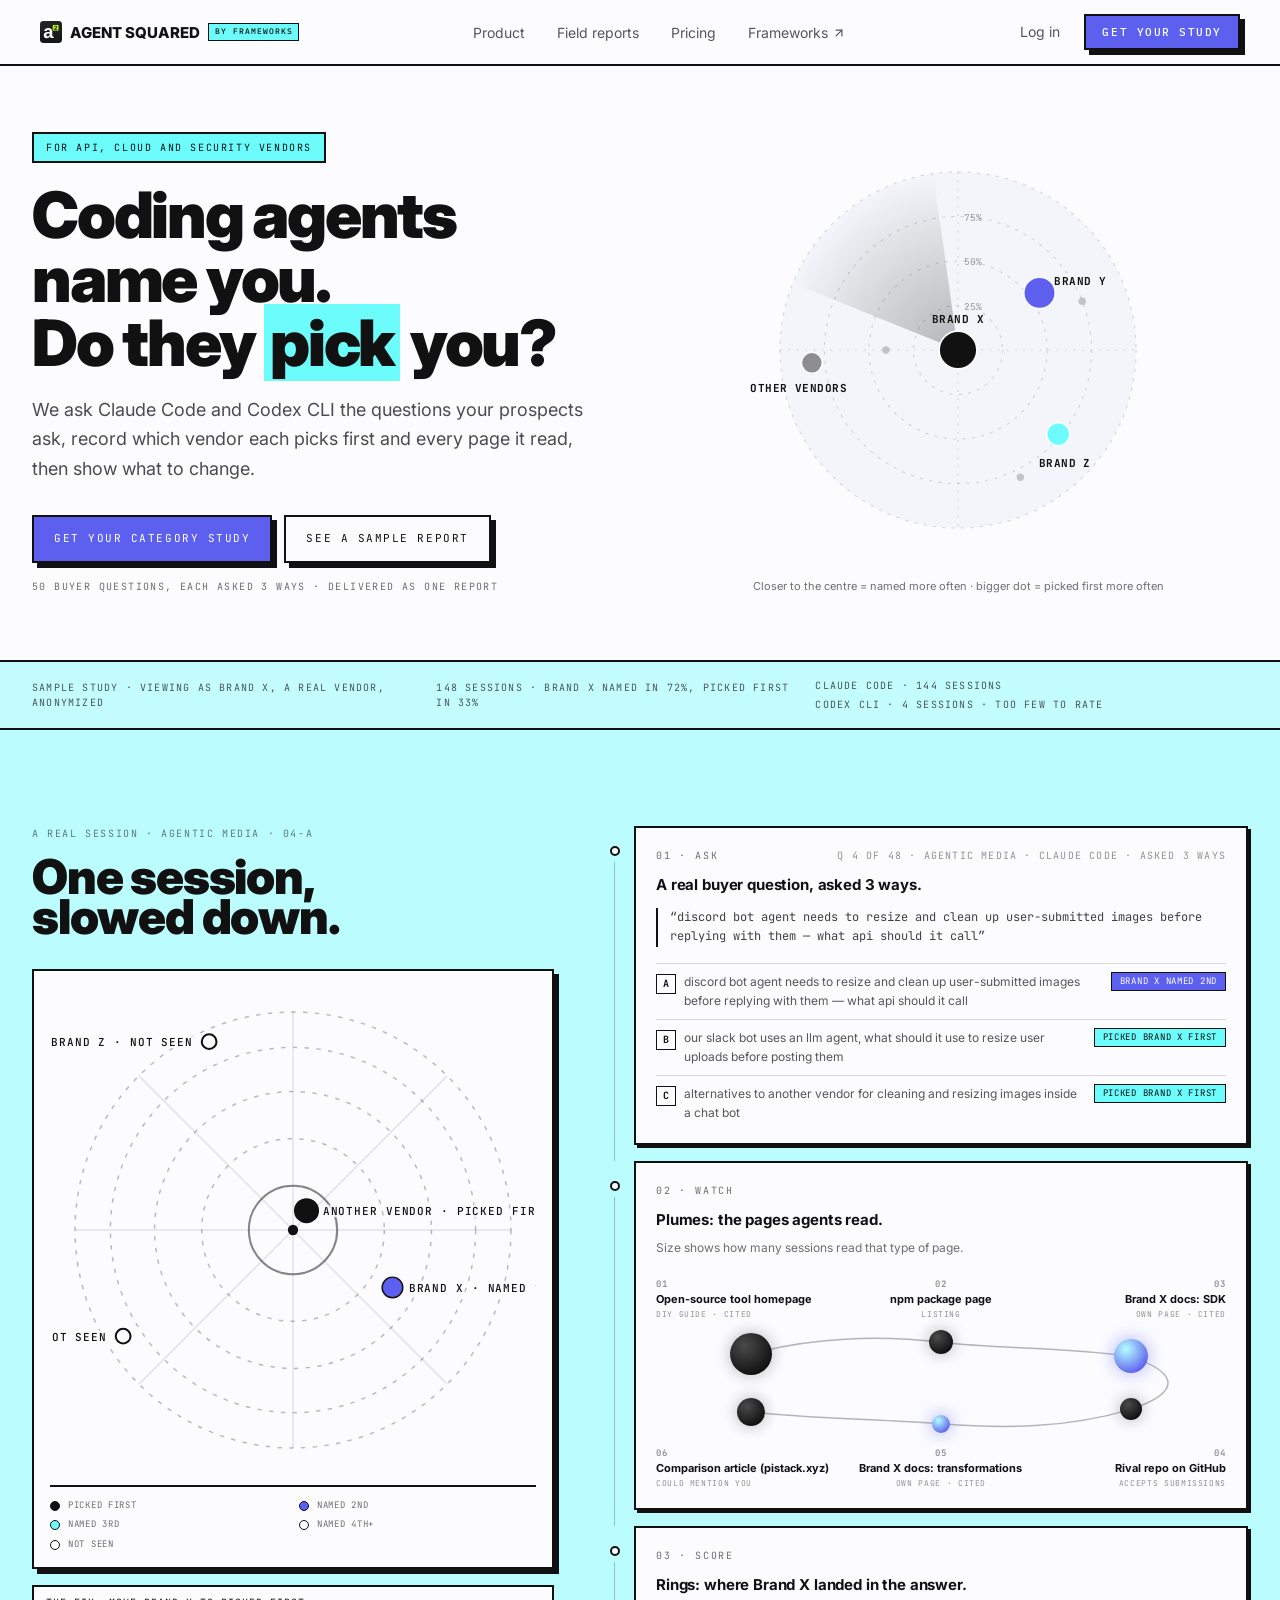
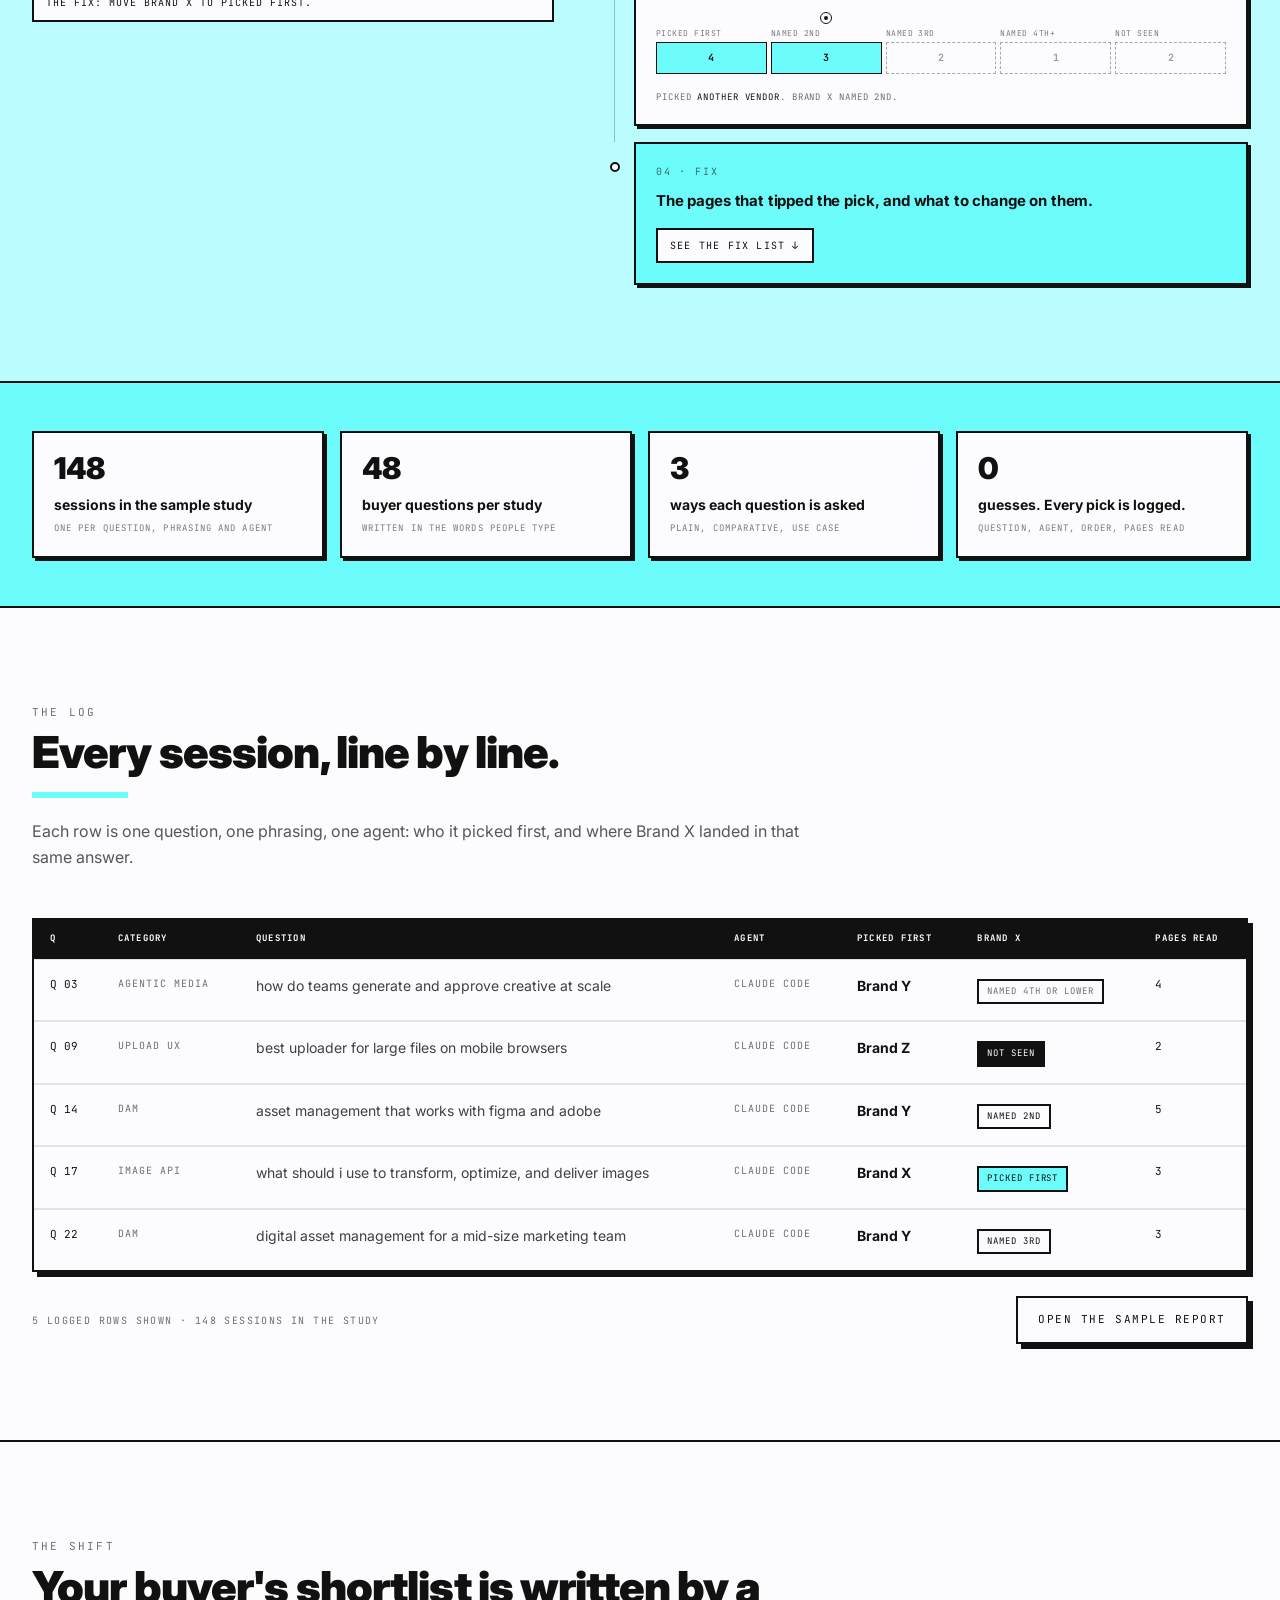
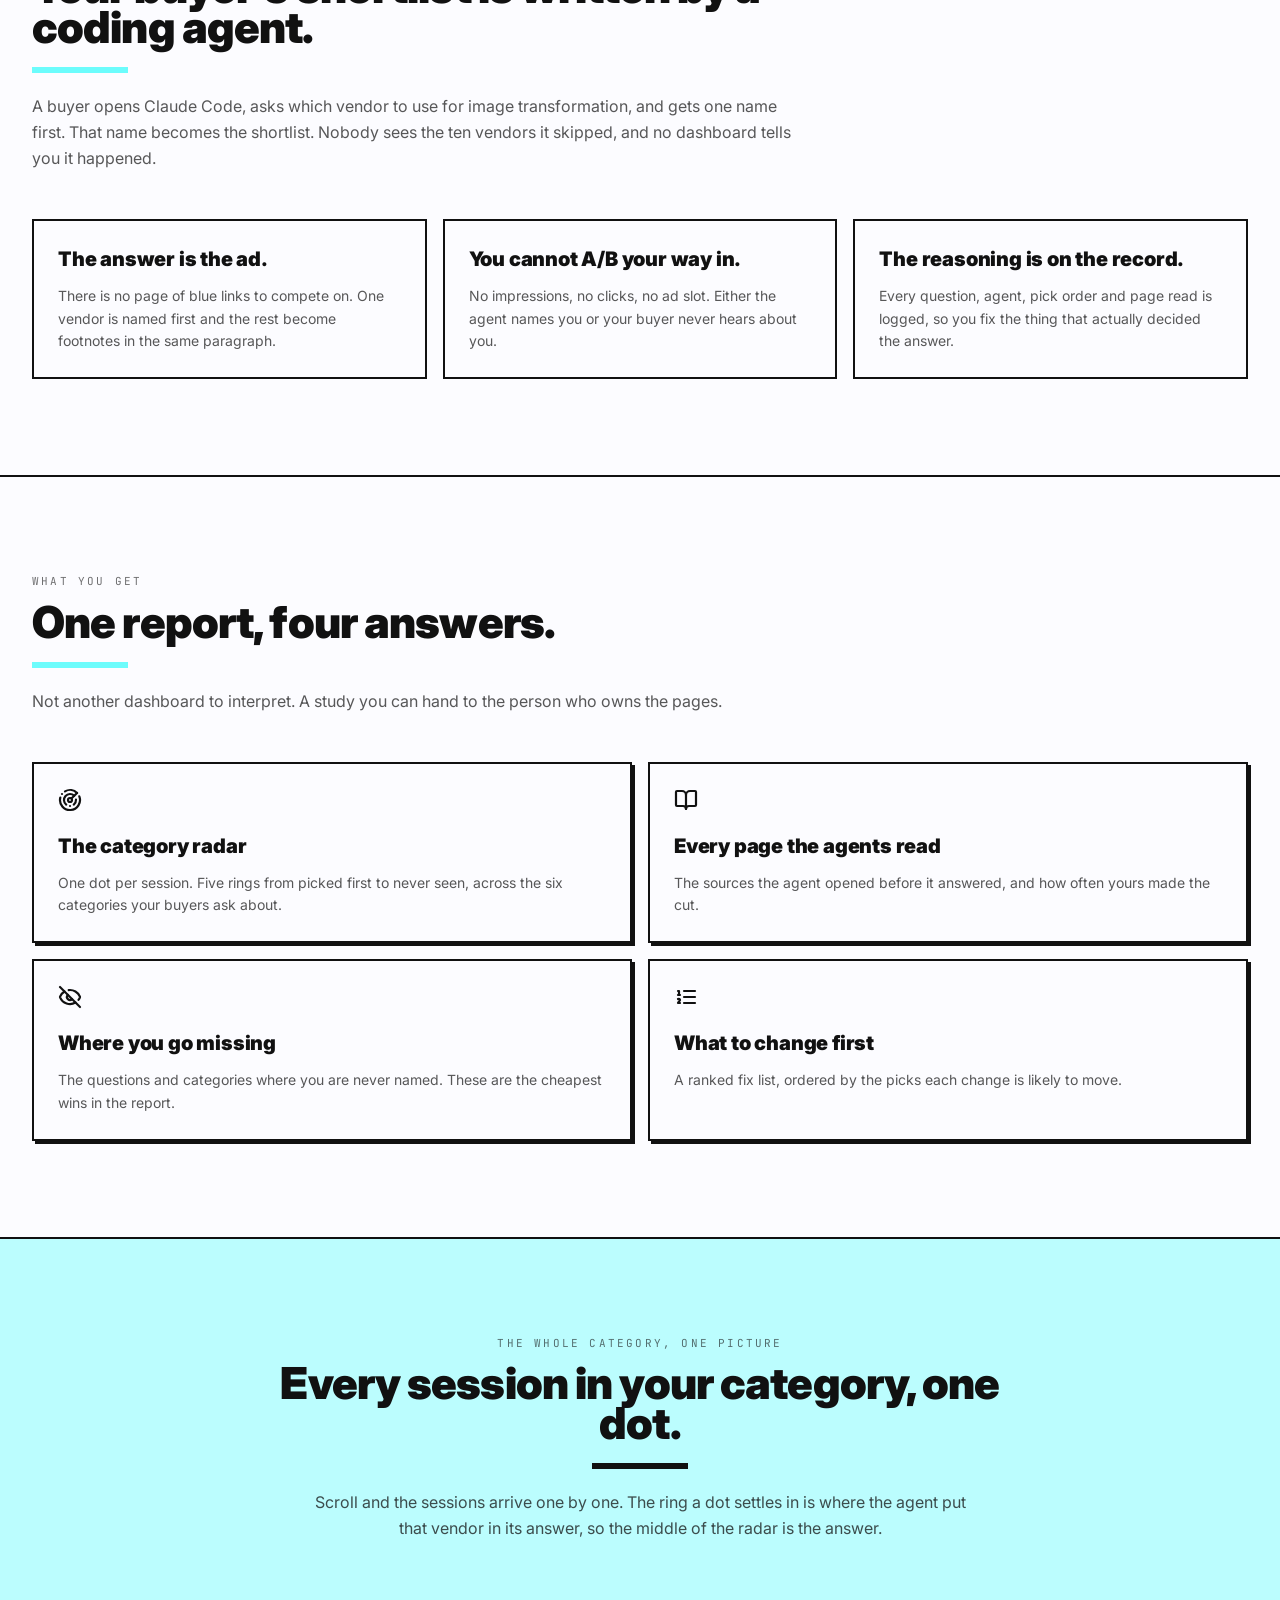
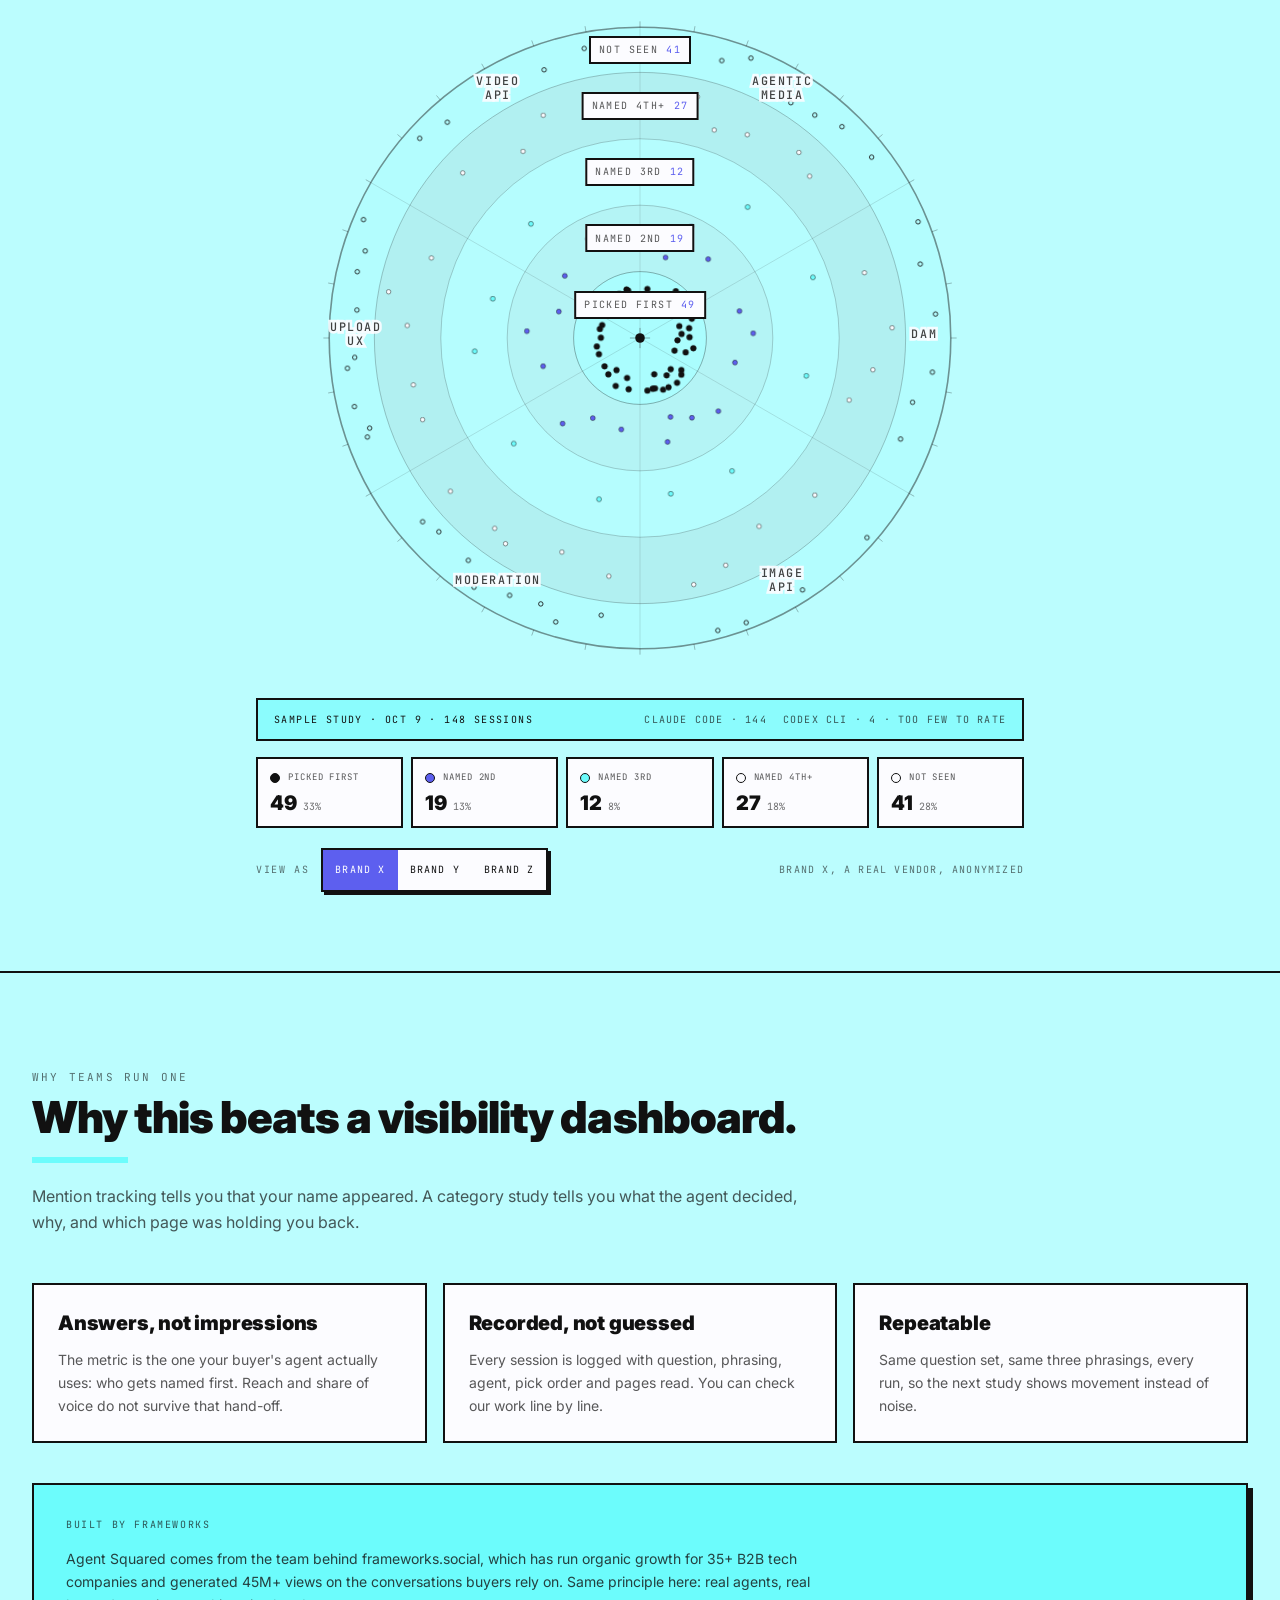
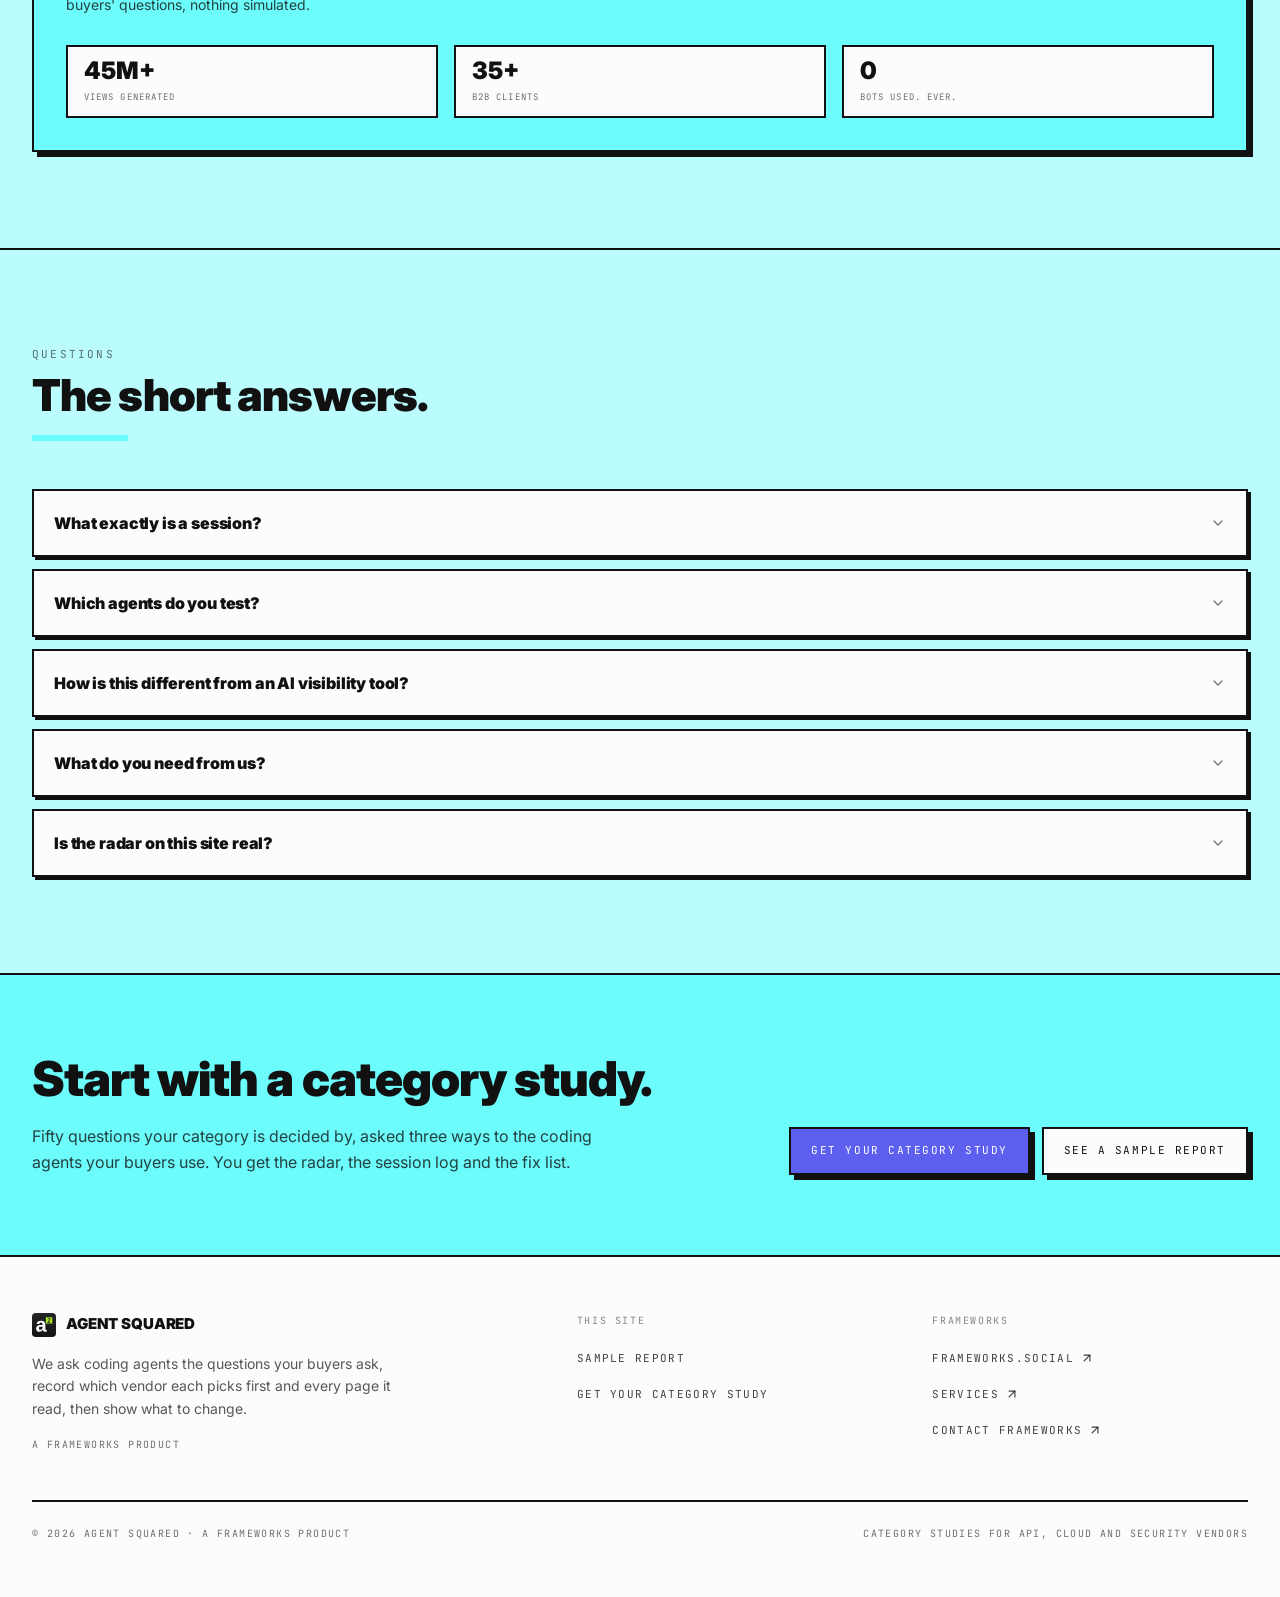
==== commit 0be4de7a: "chore: remove Method from the site's navigation and home page Removes the Method link from the nav (" ====
--- a/site/index.html
+++ b/site/index.html
@@ -23,7 +23,6 @@
     <ul class="site-header__links">
       <li><a href="#product" class="site-header__link">Product</a></li>
       <li><a href="#field-report" class="site-header__link">Field reports</a></li>
-      <li><a href="#method" class="site-header__link">Method</a></li>
       <li><a href="#" class="site-header__link">Pricing</a></li>
       <li><a href="https://frameworks.social" target="_blank" rel="noreferrer" class="site-header__link site-header__link--ext">Frameworks<svg xmlns="http://www.w3.org/2000/svg" width="24" height="24" viewBox="0 0 24 24" fill="none" stroke="currentColor" stroke-width="2" stroke-linecap="round" stroke-linejoin="round" class="site-header__ext-icon" aria-hidden="true"><path d="M7 7h10v10"></path><path d="M7 17 17 7"></path></svg></a></li>
     </ul>
@@ -37,7 +36,6 @@
     <ul>
       <li><a href="#product">Product</a></li>
       <li><a href="#field-report">Field reports</a></li>
-      <li><a href="#method">Method</a></li>
       <li><a href="#">Pricing</a></li>
       <li><a href="https://frameworks.social" target="_blank" rel="noreferrer">Frameworks<svg xmlns="http://www.w3.org/2000/svg" width="24" height="24" viewBox="0 0 24 24" fill="none" stroke="currentColor" stroke-width="2" stroke-linecap="round" stroke-linejoin="round" class="site-header__ext-icon" aria-hidden="true"><path d="M7 7h10v10"></path><path d="M7 17 17 7"></path></svg></a></li>
       <li><a href="signin/">Log in</a></li>
@@ -45,8 +43,8 @@
     <a href="#study" class="site-header__cta">Get your study</a>
   </div>
 </header>
-<main class="site-main flex-1"><section class="border-b-2 border-ink bg-paper"><div class="mx-auto grid max-w-7xl items-center gap-8 px-5 py-12 sm:px-8 md:grid-cols-2 md:gap-10 lg:gap-14 lg:py-16"><div><p class="inline-flex border-2 border-ink bg-signal px-3 py-1.5 font-mono text-[10px] uppercase tracking-[0.16em]">For API, cloud and security vendors</p><h1 class="mt-5 text-[2.6rem] font-black leading-[0.96] tracking-[-0.035em] sm:text-5xl md:text-[2.7rem] lg:text-[3.5rem] xl:text-[4rem]">Coding agents name you.<br>Do they <span class="bg-signal px-1.5">pick</span> you?</h1><p class="mt-5 max-w-xl text-lg leading-relaxed text-ink/75">We ask Claude Code and Codex CLI the questions your prospects ask, record which vendor each picks first and every page it read, then show what to change.</p><div class="mt-8 flex flex-wrap gap-3"><a class="inline-flex min-h-[48px] items-center justify-center gap-2 border-2 border-ink px-5 py-3 text-center font-mono text-[11px] uppercase leading-tight tracking-[0.14em] transition-transform duration-150 hover:-translate-y-[2px] active:translate-y-0 bg-electric text-white fw-shadow" href="study/">Get your category study</a><a class="inline-flex min-h-[48px] items-center justify-center gap-2 border-2 border-ink px-5 py-3 text-center font-mono text-[11px] uppercase leading-tight tracking-[0.14em] transition-transform duration-150 hover:-translate-y-[2px] active:translate-y-0 bg-paper text-ink fw-shadow" href="sample-report/">See a sample report</a></div><p class="mt-4 font-mono text-[10px] uppercase tracking-[0.14em] text-ink/60">50 buyer questions, each asked 3 ways · delivered as one report</p></div><div><svg viewBox="0 0 420 420" class="mx-auto block h-auto w-full max-w-[440px]" role="img" aria-label="Sample study radar: Brand X sits at the centre, Brand Y, Brand Z and other vendors orbit further out. Closer to the centre means named more often."><defs><radialGradient id="hero-cone" gradientUnits="userSpaceOnUse" cx="210" cy="210" r="170"><stop offset="0" stop-color="#111111" stop-opacity="0.28"></stop><stop offset="1" stop-color="#111111" stop-opacity="0"></stop></radialGradient></defs><circle cx="210" cy="210" r="170" fill="#F4F5FA"></circle><circle cx="210" cy="210" r="42.5" fill="none" stroke="#111111" stroke-opacity="0.16" stroke-width="1" stroke-dasharray="3 6"></circle><circle cx="210" cy="210" r="85" fill="none" stroke="#111111" stroke-opacity="0.16" stroke-width="1" stroke-dasharray="3 6"></circle><circle cx="210" cy="210" r="127.5" fill="none" stroke="#111111" stroke-opacity="0.16" stroke-width="1" stroke-dasharray="3 6"></circle><circle cx="210" cy="210" r="170" fill="none" stroke="#111111" stroke-opacity="0.16" stroke-width="1" stroke-dasharray="3 6"></circle><line x1="40" y1="210" x2="380" y2="210" stroke="#111111" stroke-opacity="0.14" stroke-dasharray="2 6"></line><line x1="210" y1="40" x2="210" y2="380" stroke="#111111" stroke-opacity="0.14" stroke-dasharray="2 6"></line><g class="radar-rotate"><path d="M210 210L52.37874472364615 146.31687911929498A170 170 0 0 1 186.3405728367888 41.65442831393307Z" fill="url(#hero-cone)"></path></g><text x="216" y="171.5" class="font-mono" font-size="9" fill="#111111" fill-opacity="0.4">25%</text><text x="216" y="129" class="font-mono" font-size="9" fill="#111111" fill-opacity="0.4">50%</text><text x="216" y="86.5" class="font-mono" font-size="9" fill="#111111" fill-opacity="0.4">75%</text><circle cx="141.2" cy="210" r="3.5" fill="#111111" fill-opacity="0.22"></circle><circle cx="328.6" cy="163.4" r="3.5" fill="#111111" fill-opacity="0.22"></circle><circle cx="269.5" cy="331.5" r="3.5" fill="#111111" fill-opacity="0.22"></circle><g tabindex="0" aria-label="Brand X"><circle cx="210" cy="210" r="18" fill="#111111" fill-opacity="1" stroke="#FCFCFF" stroke-width="1.5"></circle><text x="210" y="184" text-anchor="middle" class="font-mono" font-size="10.5" font-weight="700" letter-spacing="0.04em" fill="#111111">BRAND X</text></g><g tabindex="0" aria-label="Brand Y"><circle cx="287.8" cy="155.5" r="15" fill="#5D5FEF" fill-opacity="1" stroke="#FCFCFF" stroke-width="1.5"></circle><text x="302" y="148" text-anchor="start" class="font-mono" font-size="10.5" font-weight="700" letter-spacing="0.04em" fill="#111111">BRAND Y</text></g><g tabindex="0" aria-label="Brand Z"><circle cx="305.7" cy="290.3" r="11" fill="#6CFCFC" fill-opacity="1" stroke="#FCFCFF" stroke-width="1.5"></circle><text x="312" y="322" text-anchor="middle" class="font-mono" font-size="10.5" font-weight="700" letter-spacing="0.04em" fill="#111111">BRAND Z</text></g><g tabindex="0" aria-label="Other vendors"><circle cx="70.5" cy="222.2" r="10" fill="#111111" fill-opacity="0.45" stroke="#FCFCFF" stroke-width="1.5"></circle><text x="58" y="250" text-anchor="middle" class="font-mono" font-size="10.5" font-weight="700" letter-spacing="0.04em" fill="#111111">OTHER VENDORS</text></g></svg><p class="mt-2 text-center text-[11px] leading-relaxed text-ink/60">Closer to the centre = named more often · bigger dot = picked first more often</p></div></div><div class="border-t-2 border-ink bg-signal/40"><div class="mx-auto flex max-w-7xl flex-col gap-3 px-5 py-4 sm:px-8 lg:flex-row lg:items-center lg:justify-between lg:gap-6"><p class="font-mono text-[10px] uppercase tracking-[0.12em] text-ink/70">Sample study · viewing as Brand X, a real vendor, anonymized</p><p class="font-mono text-[10px] uppercase tracking-[0.12em] text-ink/70">148 sessions · Brand X named in 72%, picked first in 33% · <a class="underline decoration-1 underline-offset-4 hover:text-electric" href="method/">How we measure</a></p><div class="flex flex-wrap gap-x-4 gap-y-1"><span class="font-mono text-[10px] uppercase tracking-[0.12em] text-ink/70">Claude Code · 144 sessions</span><span class="font-mono text-[10px] uppercase tracking-[0.12em] text-ink/70">Codex CLI · 4 sessions · too few to rate</span></div></div></div></section><section id="product" class="border-b-2 border-ink bg-signal/45"><div class="mx-auto max-w-7xl px-5 py-16 sm:px-8 lg:py-24"><div class="grid gap-10 lg:grid-cols-[0.9fr_1.1fr] lg:gap-14"><div><p class="font-mono text-[10px] uppercase tracking-[0.16em] text-ink/55">A real session · Agentic media · 04-A</p><h2 class="mt-4 text-3xl font-black leading-[1.02] tracking-[-0.025em] sm:text-4xl lg:text-[3rem]">One session,<br>slowed down.</h2><div class="mt-8 border-2 border-ink bg-paper p-4 fw-shadow"><svg viewBox="-165 -165 330 330" class="w-full" role="img" aria-label="One session: another vendor picked first, Brand X named 2nd, Brand Y and Brand Z never seen."><circle r="30" fill="none" stroke="#111111" stroke-opacity="0.5" stroke-width="1.4"></circle><circle r="62" fill="none" stroke="#111111" stroke-opacity="0.28" stroke-width="1" stroke-dasharray="3 5"></circle><circle r="94" fill="none" stroke="#111111" stroke-opacity="0.28" stroke-width="1" stroke-dasharray="3 5"></circle><circle r="124" fill="none" stroke="#111111" stroke-opacity="0.28" stroke-width="1" stroke-dasharray="3 5"></circle><circle r="148" fill="none" stroke="#111111" stroke-opacity="0.28" stroke-width="1" stroke-dasharray="3 5"></circle><line x1="0" y1="0" x2="148" y2="0" stroke="#111111" stroke-opacity="0.1" stroke-width="1"></line><line x1="0" y1="0" x2="104.65180361560904" y2="104.65180361560903" stroke="#111111" stroke-opacity="0.1" stroke-width="1"></line><line x1="0" y1="0" x2="9.062386313690414e-15" y2="148" stroke="#111111" stroke-opacity="0.1" stroke-width="1"></line><line x1="0" y1="0" x2="-104.65180361560903" y2="104.65180361560904" stroke="#111111" stroke-opacity="0.1" stroke-width="1"></line><line x1="0" y1="0" x2="-148" y2="1.8124772627380827e-14" stroke="#111111" stroke-opacity="0.1" stroke-width="1"></line><line x1="0" y1="0" x2="-104.65180361560905" y2="-104.65180361560903" stroke="#111111" stroke-opacity="0.1" stroke-width="1"></line><line x1="0" y1="0" x2="-2.718715894107124e-14" y2="-148" stroke="#111111" stroke-opacity="0.1" stroke-width="1"></line><line x1="0" y1="0" x2="104.65180361560901" y2="-104.65180361560905" stroke="#111111" stroke-opacity="0.1" stroke-width="1"></line><g><circle cx="9.177222981616739" cy="-13.106432708623869" r="8" fill="#111111" stroke="#111111" stroke-width="1"></circle><text x="20.177222981616737" y="-10.106432708623869" text-anchor="start" font-size="7.5" letter-spacing="0.6" fill="#111111" stroke="#FCFCFF" stroke-opacity="0.85" stroke-width="3" paint-order="stroke" style="font-family: &quot;JetBrains Mono&quot;, ui-monospace, monospace; font-weight: 500; text-transform: uppercase;">Another vendor · picked first</text></g><g><circle cx="67.54998149518622" cy="38.99999999999999" r="7" fill="#5D5FEF" stroke="#111111" stroke-width="1"></circle><text x="78.54998149518622" y="41.99999999999999" text-anchor="start" font-size="7.5" letter-spacing="0.6" fill="#111111" stroke="#FCFCFF" stroke-opacity="0.85" stroke-width="3" paint-order="stroke" style="font-family: &quot;JetBrains Mono&quot;, ui-monospace, monospace; font-weight: 500; text-transform: uppercase;">Brand X · named 2nd</text></g><g><circle cx="-115.33454107727393" cy="72.06901993571587" r="5" fill="none" stroke="#111111" stroke-width="1.4"></circle><text x="-126.33454107727393" y="75.06901993571587" text-anchor="end" font-size="7.5" letter-spacing="0.6" fill="#111111" stroke="#FCFCFF" stroke-opacity="0.85" stroke-width="3" paint-order="stroke" style="font-family: &quot;JetBrains Mono&quot;, ui-monospace, monospace; font-weight: 500; text-transform: uppercase;">Brand Y · not seen</text></g><g><circle cx="-56.94313003061201" cy="-127.89636406996414" r="5" fill="#FCFCFF" stroke="#111111" stroke-width="1.4"></circle><text x="-67.94313003061201" y="-124.89636406996414" text-anchor="end" font-size="7.5" letter-spacing="0.6" fill="#111111" stroke="#FCFCFF" stroke-opacity="0.85" stroke-width="3" paint-order="stroke" style="font-family: &quot;JetBrains Mono&quot;, ui-monospace, monospace; font-weight: 500; text-transform: uppercase;">Brand Z · not seen</text></g><circle r="3.5" fill="#111111"></circle></svg><ul class="mt-3 grid grid-cols-2 gap-x-3 gap-y-1.5 border-t-2 border-ink pt-3"><li class="flex items-center gap-2 font-mono text-[9px] uppercase tracking-[0.08em] text-ink/60"><span class="h-2.5 w-2.5 shrink-0 rounded-full border border-ink" style="background: rgb(17, 17, 17);"></span>PICKED FIRST</li><li class="flex items-center gap-2 font-mono text-[9px] uppercase tracking-[0.08em] text-ink/60"><span class="h-2.5 w-2.5 shrink-0 rounded-full border border-ink" style="background: rgb(93, 95, 239);"></span>NAMED 2ND</li><li class="flex items-center gap-2 font-mono text-[9px] uppercase tracking-[0.08em] text-ink/60"><span class="h-2.5 w-2.5 shrink-0 rounded-full border border-ink" style="background: rgb(108, 252, 252);"></span>NAMED 3RD</li><li class="flex items-center gap-2 font-mono text-[9px] uppercase tracking-[0.08em] text-ink/60"><span class="h-2.5 w-2.5 shrink-0 rounded-full border border-ink" style="background: rgb(252, 252, 255);"></span>NAMED 4TH+</li><li class="flex items-center gap-2 font-mono text-[9px] uppercase tracking-[0.08em] text-ink/60"><span class="h-2.5 w-2.5 shrink-0 rounded-full border border-ink" style="background: rgb(252, 252, 255);"></span>NOT SEEN</li></ul></div><p class="mt-4 border-2 border-ink bg-paper px-3 py-2 font-mono text-[10px] uppercase leading-relaxed tracking-[0.1em]">The fix: move Brand X to picked first.</p></div><div class="space-y-4"><div class="relative pl-6"><span class="absolute left-0 top-5 h-2.5 w-2.5 rounded-full border-2 border-ink bg-paper"></span><span class="absolute bottom-[-16px] left-[4px] top-9 w-px bg-ink/25"></span><div class="border-2 border-ink bg-paper p-5 fw-shadow-sm"><div class="flex flex-wrap items-baseline justify-between gap-2"><h3 class="font-mono text-[10px] uppercase tracking-[0.18em] text-ink/60">01 · Ask</h3><span class="font-mono text-[10px] uppercase tracking-[0.12em] text-ink/45">Q 4 of 48 · Agentic media · Claude Code · asked 3 ways</span></div><p class="mt-3 text-[15px] font-bold leading-snug tracking-[-0.01em]">A real buyer question, asked 3 ways.</p><p class="mt-3 border-l-2 border-ink pl-3 font-mono text-[12px] leading-relaxed text-ink/80">“discord bot agent needs to resize and clean up user-submitted images before replying with them — what api should it call”</p><ul class="mt-4 space-y-2"><li class="flex flex-wrap items-start gap-2 border-t border-ink/15 pt-2"><span class="mt-0.5 flex h-5 w-5 shrink-0 items-center justify-center border border-ink font-mono text-[10px] font-bold">A</span><span class="min-w-0 flex-1 text-[12px] leading-relaxed text-ink/70">discord bot agent needs to resize and clean up user-submitted images before replying with them — what api should it call</span><span class="shrink-0 border border-ink px-2 py-0.5 font-mono text-[9px] uppercase tracking-[0.08em] bg-electric text-white">Brand X named 2nd</span></li><li class="flex flex-wrap items-start gap-2 border-t border-ink/15 pt-2"><span class="mt-0.5 flex h-5 w-5 shrink-0 items-center justify-center border border-ink font-mono text-[10px] font-bold">B</span><span class="min-w-0 flex-1 text-[12px] leading-relaxed text-ink/70">our slack bot uses an llm agent, what should it use to resize user uploads before posting them</span><span class="shrink-0 border border-ink px-2 py-0.5 font-mono text-[9px] uppercase tracking-[0.08em] bg-signal text-ink">Picked Brand X first</span></li><li class="flex flex-wrap items-start gap-2 border-t border-ink/15 pt-2"><span class="mt-0.5 flex h-5 w-5 shrink-0 items-center justify-center border border-ink font-mono text-[10px] font-bold">C</span><span class="min-w-0 flex-1 text-[12px] leading-relaxed text-ink/70">alternatives to another vendor for cleaning and resizing images inside a chat bot</span><span class="shrink-0 border border-ink px-2 py-0.5 font-mono text-[9px] uppercase tracking-[0.08em] bg-signal text-ink">Picked Brand X first</span></li></ul></div></div><div class="relative pl-6"><span class="absolute left-0 top-5 h-2.5 w-2.5 rounded-full border-2 border-ink bg-paper"></span><span class="absolute bottom-[-16px] left-[4px] top-9 w-px bg-ink/25"></span><div class="border-2 border-ink bg-paper p-5 fw-shadow-sm"><h3 class="font-mono text-[10px] uppercase tracking-[0.18em] text-ink/60">02 · Watch</h3><p class="mt-3 text-[15px] font-bold leading-snug tracking-[-0.01em]">Plumes: the pages agents read.</p><p class="mt-2 text-[12px] leading-relaxed text-ink/60">Size shows how many sessions read that type of page.</p><div class="mt-5"><div class="grid grid-cols-3 gap-2"><div class="text-left"><p class="font-mono text-[9px] font-bold tracking-[0.1em] text-ink/45">01</p><p class="mt-0.5 text-[11px] font-bold leading-tight">Open-source tool homepage</p><p class="mt-0.5 font-mono text-[8px] uppercase leading-tight tracking-[0.08em] text-ink/45">DIY guide · cited</p></div><div class="text-center"><p class="font-mono text-[9px] font-bold tracking-[0.1em] text-ink/45">02</p><p class="mt-0.5 text-[11px] font-bold leading-tight">npm package page</p><p class="mt-0.5 font-mono text-[8px] uppercase leading-tight tracking-[0.08em] text-ink/45">Listing</p></div><div class="text-right"><p class="font-mono text-[9px] font-bold tracking-[0.1em] text-ink/45">03</p><p class="mt-0.5 text-[11px] font-bold leading-tight">Brand X docs: SDK</p><p class="mt-0.5 font-mono text-[8px] uppercase leading-tight tracking-[0.08em] text-ink/45">Own page · cited</p></div></div><div class="relative my-1 h-[120px]"><svg viewBox="0 0 100 100" preserveAspectRatio="none" class="absolute inset-0 h-full w-full" aria-hidden="true"><path d="M 16.6 26 C 27 12, 39 10, 50 16 C 61 22, 72 20, 83.3 28 C 92 42, 92 58, 83.3 72 C 72 88, 61 88, 50 84 C 39 80, 27 80, 16.6 74" fill="none" stroke="#111111" stroke-opacity="0.3" stroke-width="1.5" vector-effect="non-scaling-stroke" stroke-linecap="round"></path></svg><span class="absolute -translate-x-1/2 -translate-y-1/2 rounded-full" style="left: 16.6%; top: 26%; width: 42px; height: 42px; background: radial-gradient(circle at 35% 30%, rgb(74, 74, 74), rgb(17, 17, 17) 75%); box-shadow: rgba(17, 17, 17, 0.22) 0px 0px 14px 2px;"></span><span class="absolute -translate-x-1/2 -translate-y-1/2 rounded-full" style="left: 50%; top: 16%; width: 24px; height: 24px; background: radial-gradient(circle at 35% 30%, rgb(74, 74, 74), rgb(17, 17, 17) 75%); box-shadow: rgba(17, 17, 17, 0.22) 0px 0px 14px 2px;"></span><span class="absolute -translate-x-1/2 -translate-y-1/2 rounded-full" style="left: 83.3%; top: 28%; width: 34px; height: 34px; background: radial-gradient(circle at 35% 30%, rgb(180, 255, 255), rgb(93, 95, 239) 78%); box-shadow: rgba(93, 95, 239, 0.32) 0px 0px 16px 3px;"></span><span class="absolute -translate-x-1/2 -translate-y-1/2 rounded-full" style="left: 83.3%; top: 72%; width: 22px; height: 22px; background: radial-gradient(circle at 35% 30%, rgb(74, 74, 74), rgb(17, 17, 17) 75%); box-shadow: rgba(17, 17, 17, 0.22) 0px 0px 14px 2px;"></span><span class="absolute -translate-x-1/2 -translate-y-1/2 rounded-full" style="left: 50%; top: 84%; width: 18px; height: 18px; background: radial-gradient(circle at 35% 30%, rgb(180, 255, 255), rgb(93, 95, 239) 78%); box-shadow: rgba(93, 95, 239, 0.32) 0px 0px 16px 3px;"></span><span class="absolute -translate-x-1/2 -translate-y-1/2 rounded-full" style="left: 16.6%; top: 74%; width: 28px; height: 28px; background: radial-gradient(circle at 35% 30%, rgb(74, 74, 74), rgb(17, 17, 17) 75%); box-shadow: rgba(17, 17, 17, 0.22) 0px 0px 14px 2px;"></span></div><div class="grid grid-cols-3 gap-2"><div class="text-left"><p class="font-mono text-[9px] font-bold tracking-[0.1em] text-ink/45">06</p><p class="mt-0.5 text-[11px] font-bold leading-tight">Comparison article (pistack.xyz)</p><p class="mt-0.5 font-mono text-[8px] uppercase leading-tight tracking-[0.08em] text-ink/45">Could mention you</p></div><div class="text-center"><p class="font-mono text-[9px] font-bold tracking-[0.1em] text-ink/45">05</p><p class="mt-0.5 text-[11px] font-bold leading-tight">Brand X docs: transformations</p><p class="mt-0.5 font-mono text-[8px] uppercase leading-tight tracking-[0.08em] text-ink/45">Own page · cited</p></div><div class="text-right"><p class="font-mono text-[9px] font-bold tracking-[0.1em] text-ink/45">04</p><p class="mt-0.5 text-[11px] font-bold leading-tight">Rival repo on GitHub</p><p class="mt-0.5 font-mono text-[8px] uppercase leading-tight tracking-[0.08em] text-ink/45">Accepts submissions</p></div></div></div></div></div><div class="relative pl-6"><span class="absolute left-0 top-5 h-2.5 w-2.5 rounded-full border-2 border-ink bg-paper"></span><span class="absolute bottom-[-16px] left-[4px] top-9 w-px bg-ink/25"></span><div class="border-2 border-ink bg-paper p-5 fw-shadow-sm"><h3 class="font-mono text-[10px] uppercase tracking-[0.18em] text-ink/60">03 · Score</h3><p class="mt-3 text-[15px] font-bold leading-snug tracking-[-0.01em]">Rings: where Brand X landed in the answer.</p><div class="mt-4 grid grid-cols-5 gap-1"><div class="flex flex-col gap-1"><span class="flex h-3 items-center justify-center"></span><span class="font-mono text-[8px] uppercase leading-tight tracking-[0.06em] text-ink/55">Picked first</span><span class="flex h-8 items-center justify-center border font-mono text-[10px] font-bold border-ink bg-signal">4</span></div><div class="flex flex-col gap-1"><span class="flex h-3 items-center justify-center"><span class="flex h-3 w-3 items-center justify-center rounded-full border border-ink"><span class="h-1 w-1 rounded-full bg-ink"></span></span></span><span class="font-mono text-[8px] uppercase leading-tight tracking-[0.06em] text-ink/55">Named 2nd</span><span class="flex h-8 items-center justify-center border font-mono text-[10px] font-bold border-ink bg-signal">3</span></div><div class="flex flex-col gap-1"><span class="flex h-3 items-center justify-center"></span><span class="font-mono text-[8px] uppercase leading-tight tracking-[0.06em] text-ink/55">Named 3rd</span><span class="flex h-8 items-center justify-center border font-mono text-[10px] font-bold border-dashed border-ink/35 text-ink/40">2</span></div><div class="flex flex-col gap-1"><span class="flex h-3 items-center justify-center"></span><span class="font-mono text-[8px] uppercase leading-tight tracking-[0.06em] text-ink/55">Named 4th+</span><span class="flex h-8 items-center justify-center border font-mono text-[10px] font-bold border-dashed border-ink/35 text-ink/40">1</span></div><div class="flex flex-col gap-1"><span class="flex h-3 items-center justify-center"></span><span class="font-mono text-[8px] uppercase leading-tight tracking-[0.06em] text-ink/55">Not seen</span><span class="flex h-8 items-center justify-center border font-mono text-[10px] font-bold border-dashed border-ink/35 text-ink/40">2</span></div></div><p class="mt-4 font-mono text-[9px] uppercase leading-relaxed tracking-[0.1em] text-ink/60">Picked <span class="text-ink">another vendor</span>. Brand X named 2nd.</p></div></div><div class="relative pl-6"><span class="absolute left-0 top-5 h-2.5 w-2.5 rounded-full border-2 border-ink bg-paper"></span><div class="border-2 border-ink bg-signal p-5 fw-shadow-sm"><h3 class="font-mono text-[10px] uppercase tracking-[0.18em] text-ink/60">04 · Fix</h3><p class="mt-3 text-[15px] font-bold leading-snug tracking-[-0.01em]">The pages that tipped the pick, and what to change on them.</p><a class="mt-4 inline-flex items-center gap-2 border-2 border-ink bg-paper px-3 py-2 font-mono text-[10px] uppercase tracking-[0.12em] transition-transform hover:-translate-y-[2px]" href="sample-report/">See the fix list ↓</a></div></div></div></div></div></section><section class="border-b-2 border-ink bg-signal"><div class="mx-auto grid max-w-7xl gap-4 px-5 py-12 sm:grid-cols-2 sm:px-8 lg:grid-cols-4"><div class="border-2 border-ink bg-paper p-5 fw-shadow-sm"><p class="text-3xl font-black leading-none tracking-[-0.03em]">148</p><p class="mt-3 text-sm font-bold leading-snug">sessions in the sample study</p><p class="mt-2 font-mono text-[9px] uppercase tracking-[0.12em] text-ink/55">one per question, phrasing and agent</p></div><div class="border-2 border-ink bg-paper p-5 fw-shadow-sm"><p class="text-3xl font-black leading-none tracking-[-0.03em]">48</p><p class="mt-3 text-sm font-bold leading-snug">buyer questions per study</p><p class="mt-2 font-mono text-[9px] uppercase tracking-[0.12em] text-ink/55">written in the words people type</p></div><div class="border-2 border-ink bg-paper p-5 fw-shadow-sm"><p class="text-3xl font-black leading-none tracking-[-0.03em]">3</p><p class="mt-3 text-sm font-bold leading-snug">ways each question is asked</p><p class="mt-2 font-mono text-[9px] uppercase tracking-[0.12em] text-ink/55">plain, comparative, use case</p></div><div class="border-2 border-ink bg-paper p-5 fw-shadow-sm"><p class="text-3xl font-black leading-none tracking-[-0.03em]">0</p><p class="mt-3 text-sm font-bold leading-snug">guesses. Every pick is logged.</p><p class="mt-2 font-mono text-[9px] uppercase tracking-[0.12em] text-ink/55">question, agent, order, pages read</p></div></div></section><section id="field-report" class="border-b-2 border-ink bg-paper"><div class="mx-auto max-w-7xl px-5 py-16 sm:px-8 lg:py-24"><div class="max-w-3xl "><p class="font-mono text-[11px] uppercase tracking-[0.2em] text-ink/60">The log</p><h2 class="mt-3 text-3xl font-black leading-[1.05] tracking-[-0.02em] sm:text-4xl lg:text-[2.75rem]">Every session, line by line.</h2><div class="mt-5 h-[6px] w-24 bg-signal"></div><p class="mt-5 text-base leading-relaxed text-ink/70">Each row is one question, one phrasing, one agent: who it picked first, and where Brand X landed in that same answer.</p></div><div class="mt-12 overflow-x-auto border-2 border-ink bg-paper fw-shadow"><table class="w-full min-w-[880px] border-collapse text-left"><thead><tr class="bg-ink text-paper"><th class="px-4 py-3 font-mono text-[9px] uppercase tracking-[0.14em]">Q</th><th class="px-4 py-3 font-mono text-[9px] uppercase tracking-[0.14em]">Category</th><th class="px-4 py-3 font-mono text-[9px] uppercase tracking-[0.14em]">Question</th><th class="px-4 py-3 font-mono text-[9px] uppercase tracking-[0.14em]">Agent</th><th class="px-4 py-3 font-mono text-[9px] uppercase tracking-[0.14em]">Picked first</th><th class="px-4 py-3 font-mono text-[9px] uppercase tracking-[0.14em]">Brand X</th><th class="px-4 py-3 font-mono text-[9px] uppercase tracking-[0.14em]">Pages read</th></tr></thead><tbody><tr class="border-t-2 border-ink/10 align-top"><td class="px-4 py-4 font-mono text-[11px]">Q 03</td><td class="px-4 py-4 font-mono text-[10px] uppercase tracking-[0.1em] text-ink/60">AGENTIC MEDIA</td><td class="px-4 py-4 text-sm text-ink/80">how do teams generate and approve creative at scale</td><td class="px-4 py-4 font-mono text-[10px] uppercase tracking-[0.1em] text-ink/60">Claude Code</td><td class="px-4 py-4 text-sm font-bold">Brand Y</td><td class="px-4 py-4"><span class="inline-block border-2 border-ink px-2 py-1 font-mono text-[9px] uppercase tracking-[0.1em] bg-paper text-ink/60">Named 4th or lower</span></td><td class="px-4 py-4 font-mono text-[11px]">4</td></tr><tr class="border-t-2 border-ink/10 align-top"><td class="px-4 py-4 font-mono text-[11px]">Q 09</td><td class="px-4 py-4 font-mono text-[10px] uppercase tracking-[0.1em] text-ink/60">UPLOAD UX</td><td class="px-4 py-4 text-sm text-ink/80">best uploader for large files on mobile browsers</td><td class="px-4 py-4 font-mono text-[10px] uppercase tracking-[0.1em] text-ink/60">Claude Code</td><td class="px-4 py-4 text-sm font-bold">Brand Z</td><td class="px-4 py-4"><span class="inline-block border-2 border-ink px-2 py-1 font-mono text-[9px] uppercase tracking-[0.1em] bg-ink text-paper">Not seen</span></td><td class="px-4 py-4 font-mono text-[11px]">2</td></tr><tr class="border-t-2 border-ink/10 align-top"><td class="px-4 py-4 font-mono text-[11px]">Q 14</td><td class="px-4 py-4 font-mono text-[10px] uppercase tracking-[0.1em] text-ink/60">DAM</td><td class="px-4 py-4 text-sm text-ink/80">asset management that works with figma and adobe</td><td class="px-4 py-4 font-mono text-[10px] uppercase tracking-[0.1em] text-ink/60">Claude Code</td><td class="px-4 py-4 text-sm font-bold">Brand Y</td><td class="px-4 py-4"><span class="inline-block border-2 border-ink px-2 py-1 font-mono text-[9px] uppercase tracking-[0.1em] bg-paper text-ink">Named 2nd</span></td><td class="px-4 py-4 font-mono text-[11px]">5</td></tr><tr class="border-t-2 border-ink/10 align-top"><td class="px-4 py-4 font-mono text-[11px]">Q 17</td><td class="px-4 py-4 font-mono text-[10px] uppercase tracking-[0.1em] text-ink/60">IMAGE API</td><td class="px-4 py-4 text-sm text-ink/80">what should i use to transform, optimize, and deliver images</td><td class="px-4 py-4 font-mono text-[10px] uppercase tracking-[0.1em] text-ink/60">Claude Code</td><td class="px-4 py-4 text-sm font-bold">Brand X</td><td class="px-4 py-4"><span class="inline-block border-2 border-ink px-2 py-1 font-mono text-[9px] uppercase tracking-[0.1em] bg-signal text-ink">Picked first</span></td><td class="px-4 py-4 font-mono text-[11px]">3</td></tr><tr class="border-t-2 border-ink/10 align-top"><td class="px-4 py-4 font-mono text-[11px]">Q 22</td><td class="px-4 py-4 font-mono text-[10px] uppercase tracking-[0.1em] text-ink/60">DAM</td><td class="px-4 py-4 text-sm text-ink/80">digital asset management for a mid-size marketing team</td><td class="px-4 py-4 font-mono text-[10px] uppercase tracking-[0.1em] text-ink/60">Claude Code</td><td class="px-4 py-4 text-sm font-bold">Brand Y</td><td class="px-4 py-4"><span class="inline-block border-2 border-ink px-2 py-1 font-mono text-[9px] uppercase tracking-[0.1em] bg-paper text-ink">Named 3rd</span></td><td class="px-4 py-4 font-mono text-[11px]">3</td></tr></tbody></table></div><div class="mt-6 flex flex-wrap items-center justify-between gap-4"><p class="font-mono text-[10px] uppercase tracking-[0.14em] text-ink/60">5 logged rows shown · 148 sessions in the study</p><a class="inline-flex min-h-[48px] items-center justify-center gap-2 border-2 border-ink px-5 py-3 text-center font-mono text-[11px] uppercase leading-tight tracking-[0.14em] transition-transform duration-150 hover:-translate-y-[2px] active:translate-y-0 bg-paper text-ink fw-shadow" href="sample-report/">Open the sample report</a></div></div></section><section class="border-b-2 border-ink bg-paper"><div class="mx-auto max-w-7xl px-5 py-16 sm:px-8 lg:py-24"><div class="max-w-3xl "><p class="font-mono text-[11px] uppercase tracking-[0.2em] text-ink/60">The shift</p><h2 class="mt-3 text-3xl font-black leading-[1.05] tracking-[-0.02em] sm:text-4xl lg:text-[2.75rem]">Your buyer's shortlist is written by a coding agent.</h2><div class="mt-5 h-[6px] w-24 bg-signal"></div><p class="mt-5 text-base leading-relaxed text-ink/70">A buyer opens Claude Code, asks which vendor to use for image transformation, and gets one name first. That name becomes the shortlist. Nobody sees the ten vendors it skipped, and no dashboard tells you it happened.</p></div><div class="mt-12 grid gap-4 lg:grid-cols-3"><div class="border-2 border-ink bg-paper p-6"><h3 class="text-xl font-black tracking-[-0.01em]">The answer is the ad.</h3><p class="mt-3 text-sm leading-relaxed text-ink/70">There is no page of blue links to compete on. One vendor is named first and the rest become footnotes in the same paragraph.</p></div><div class="border-2 border-ink bg-paper p-6"><h3 class="text-xl font-black tracking-[-0.01em]">You cannot A/B your way in.</h3><p class="mt-3 text-sm leading-relaxed text-ink/70">No impressions, no clicks, no ad slot. Either the agent names you or your buyer never hears about you.</p></div><div class="border-2 border-ink bg-paper p-6"><h3 class="text-xl font-black tracking-[-0.01em]">The reasoning is on the record.</h3><p class="mt-3 text-sm leading-relaxed text-ink/70">Every question, agent, pick order and page read is logged, so you fix the thing that actually decided the answer.</p></div></div></div></section><section class="border-b-2 border-ink bg-paper"><div class="mx-auto max-w-7xl px-5 py-16 sm:px-8 lg:py-24"><div class="max-w-3xl "><p class="font-mono text-[11px] uppercase tracking-[0.2em] text-ink/60">What you get</p><h2 class="mt-3 text-3xl font-black leading-[1.05] tracking-[-0.02em] sm:text-4xl lg:text-[2.75rem]">One report, four answers.</h2><div class="mt-5 h-[6px] w-24 bg-signal"></div><p class="mt-5 text-base leading-relaxed text-ink/70">Not another dashboard to interpret. A study you can hand to the person who owns the pages.</p></div><div class="mt-12 grid gap-4 sm:grid-cols-2"><div class="border-2 border-ink bg-paper p-6 fw-shadow-sm"><svg xmlns="http://www.w3.org/2000/svg" width="24" height="24" viewBox="0 0 24 24" fill="none" stroke="currentColor" stroke-width="2.2" stroke-linecap="round" stroke-linejoin="round" class="lucide lucide-radar h-6 w-6"><path d="M19.07 4.93A10 10 0 0 0 6.99 3.34"></path><path d="M4 6h.01"></path><path d="M2.29 9.62A10 10 0 1 0 21.31 8.35"></path><path d="M16.24 7.76A6 6 0 1 0 8.23 16.67"></path><path d="M12 18h.01"></path><path d="M17.99 11.66A6 6 0 0 1 15.77 16.67"></path><circle cx="12" cy="12" r="2"></circle><path d="m13.41 10.59 5.66-5.66"></path></svg><h3 class="mt-5 text-xl font-black tracking-[-0.01em]">The category radar</h3><p class="mt-3 text-sm leading-relaxed text-ink/70">One dot per session. Five rings from picked first to never seen, across the six categories your buyers ask about.</p></div><div class="border-2 border-ink bg-paper p-6 fw-shadow-sm"><svg xmlns="http://www.w3.org/2000/svg" width="24" height="24" viewBox="0 0 24 24" fill="none" stroke="currentColor" stroke-width="2.2" stroke-linecap="round" stroke-linejoin="round" class="lucide lucide-book-open h-6 w-6"><path d="M12 7v14"></path><path d="M3 18a1 1 0 0 1-1-1V4a1 1 0 0 1 1-1h5a4 4 0 0 1 4 4 4 4 0 0 1 4-4h5a1 1 0 0 1 1 1v13a1 1 0 0 1-1 1h-6a3 3 0 0 0-3 3 3 3 0 0 0-3-3z"></path></svg><h3 class="mt-5 text-xl font-black tracking-[-0.01em]">Every page the agents read</h3><p class="mt-3 text-sm leading-relaxed text-ink/70">The sources the agent opened before it answered, and how often yours made the cut.</p></div><div class="border-2 border-ink bg-paper p-6 fw-shadow-sm"><svg xmlns="http://www.w3.org/2000/svg" width="24" height="24" viewBox="0 0 24 24" fill="none" stroke="currentColor" stroke-width="2.2" stroke-linecap="round" stroke-linejoin="round" class="lucide lucide-eye-off h-6 w-6"><path d="M10.733 5.076a10.744 10.744 0 0 1 11.205 6.575 1 1 0 0 1 0 .696 10.747 10.747 0 0 1-1.444 2.49"></path><path d="M14.084 14.158a3 3 0 0 1-4.242-4.242"></path><path d="M17.479 17.499a10.75 10.75 0 0 1-15.417-5.151 1 1 0 0 1 0-.696 10.75 10.75 0 0 1 4.446-5.143"></path><path d="m2 2 20 20"></path></svg><h3 class="mt-5 text-xl font-black tracking-[-0.01em]">Where you go missing</h3><p class="mt-3 text-sm leading-relaxed text-ink/70">The questions and categories where you are never named. These are the cheapest wins in the report.</p></div><div class="border-2 border-ink bg-paper p-6 fw-shadow-sm"><svg xmlns="http://www.w3.org/2000/svg" width="24" height="24" viewBox="0 0 24 24" fill="none" stroke="currentColor" stroke-width="2.2" stroke-linecap="round" stroke-linejoin="round" class="lucide lucide-list-ordered h-6 w-6"><path d="M10 12h11"></path><path d="M10 18h11"></path><path d="M10 6h11"></path><path d="M4 10h2"></path><path d="M4 6h1v4"></path><path d="M6 18H4c0-1 2-2 2-3s-1-1.5-2-1"></path></svg><h3 class="mt-5 text-xl font-black tracking-[-0.01em]">What to change first</h3><p class="mt-3 text-sm leading-relaxed text-ink/70">A ranked fix list, ordered by the picks each change is likely to move.</p></div></div></div></section><section id="method" class="border-b-2 border-ink bg-signal/45"><div class="mx-auto max-w-7xl px-5 py-16 sm:px-8 lg:py-24"><div class="max-w-3xl "><p class="font-mono text-[11px] uppercase tracking-[0.2em] text-ink/60">One question, three doors</p><h2 class="mt-3 text-3xl font-black leading-[1.05] tracking-[-0.02em] sm:text-4xl lg:text-[2.75rem]">The same question, asked three ways.</h2><div class="mt-5 h-[6px] w-24 bg-signal"></div><p class="mt-5 text-base leading-relaxed text-ink/70">Phrasing changes the answer, and the answer changes who gets picked. So every question in a study is asked plainly, comparatively, and as a live use case.</p></div><div class="mt-12 border-2 border-ink bg-paper fw-shadow"><div class="border-b-2 border-ink bg-ink px-6 py-4"><p class="font-mono text-[10px] uppercase tracking-[0.16em] text-paper/70">Q 17 of 48 · Image API · Claude Code · asked 3 ways</p></div><p class="px-6 py-8 text-2xl font-black leading-tight tracking-[-0.02em] sm:text-3xl">“what should i use to transform, optimize, and deliver images”</p><div class="divide-y-2 divide-ink border-t-2 border-ink"><div class="grid gap-3 px-6 py-5 sm:grid-cols-[160px_1fr] sm:items-baseline"><span class="font-mono text-[10px] uppercase tracking-[0.14em] text-ink/60">Plain</span><p class="text-sm leading-relaxed text-ink/80">“what should i use to transform, optimize, and deliver images”</p></div><div class="grid gap-3 px-6 py-5 sm:grid-cols-[160px_1fr] sm:items-baseline"><span class="font-mono text-[10px] uppercase tracking-[0.14em] text-ink/60">Comparative</span><p class="text-sm leading-relaxed text-ink/80">“brand x vs brand y for image transformation and cdn delivery”</p></div><div class="grid gap-3 px-6 py-5 sm:grid-cols-[160px_1fr] sm:items-baseline"><span class="font-mono text-[10px] uppercase tracking-[0.14em] text-ink/60">Use case</span><p class="text-sm leading-relaxed text-ink/80">“i am shipping a marketplace with heavy image uploads, which image api and upload flow should i use”</p></div></div></div></div></section><section class="border-b-2 border-ink bg-signal/45"><div class="mx-auto max-w-7xl px-5 py-16 sm:px-8 lg:py-24"><div class="mx-auto max-w-3xl text-center"><p class="font-mono text-[11px] uppercase tracking-[0.2em] text-ink/60">The whole category, one picture</p><h2 class="mt-3 text-3xl font-black leading-[1.05] tracking-[-0.02em] sm:text-4xl lg:text-[2.75rem]">Every session in your category, one dot.</h2><div class="mx-auto mt-5 h-[6px] w-24 bg-ink"></div><p class="mx-auto mt-5 max-w-2xl text-base leading-relaxed text-ink/75">Scroll and the sessions arrive one by one. The ring a dot settles in is where the agent put that vendor in its answer, so the middle of the radar is the answer.</p></div><div class="mx-auto mt-10 max-w-3xl" data-radar-track=""><div data-parallax="" style="transform: translate3d(0, 17.00px, 0);"><div class="w-full" data-cat-radar=""><div class="relative mx-auto aspect-square w-full max-w-[680px]"><svg viewBox="-640 -640 1280 1280" class="absolute inset-0 h-full w-full" role="img" aria-label="Agent decision radar with 148 sessions. One dot per session: the centre is picked first, outer rings are named lower, outside the rim is never named."><circle r="62.5" fill="none" stroke="rgba(108, 252, 252, 0.22)" stroke-width="125"></circle><circle r="187.5" fill="none" stroke="rgba(17, 17, 17, 0.035)" stroke-width="125"></circle><circle r="312.5" fill="none" stroke="rgba(108, 252, 252, 0.07)" stroke-width="125"></circle><circle r="437.5" fill="none" stroke="rgba(17, 17, 17, 0.05)" stroke-width="125"></circle><circle r="542.5" fill="none" stroke="rgba(108, 252, 252, 0.1)" stroke-width="85"></circle><line x1="3.582091887506008e-14" y1="-585" x2="3.6494474614591125e-14" y2="-596" stroke="#111111" stroke-opacity="0.28" stroke-width="1" vector-effect="non-scaling-stroke"></line><line x1="101.58418393515429" y1="-576.1125355121417" x2="103.49431388949053" y2="-586.9454207952759" stroke="#111111" stroke-opacity="0.28" stroke-width="1" vector-effect="non-scaling-stroke"></line><line x1="200.08178384551627" y1="-549.7201831597564" x2="203.84400542209863" y2="-560.0568019884014" stroke="#111111" stroke-opacity="0.28" stroke-width="1" vector-effect="non-scaling-stroke"></line><line x1="292.50000000000006" y1="-506.62486121389657" x2="298.00000000000006" y2="-516.1511406555254" stroke="#111111" stroke-opacity="0.28" stroke-width="1" vector-effect="non-scaling-stroke"></line><line x1="376.0307516666255" y1="-448.13599922460213" x2="383.1014153731775" y2="-456.5624880989109" stroke="#111111" stroke-opacity="0.28" stroke-width="1" vector-effect="non-scaling-stroke"></line><line x1="448.13599922460213" y1="-376.03075166662546" x2="456.5624880989109" y2="-383.1014153731774" stroke="#111111" stroke-opacity="0.28" stroke-width="1" vector-effect="non-scaling-stroke"></line><line x1="506.6248612138966" y1="-292.49999999999994" x2="516.1511406555255" y2="-297.99999999999994" stroke="#111111" stroke-opacity="0.28" stroke-width="1" vector-effect="non-scaling-stroke"></line><line x1="549.7201831597564" y1="-200.08178384551618" x2="560.0568019884014" y2="-203.84400542209855" stroke="#111111" stroke-opacity="0.28" stroke-width="1" vector-effect="non-scaling-stroke"></line><line x1="576.1125355121417" y1="-101.58418393515424" x2="586.9454207952759" y2="-103.49431388949047" stroke="#111111" stroke-opacity="0.28" stroke-width="1" vector-effect="non-scaling-stroke"></line><line x1="585" y1="0" x2="596" y2="0" stroke="#111111" stroke-opacity="0.28" stroke-width="1" vector-effect="non-scaling-stroke"></line><line x1="576.1125355121417" y1="101.58418393515424" x2="586.9454207952759" y2="103.49431388949047" stroke="#111111" stroke-opacity="0.28" stroke-width="1" vector-effect="non-scaling-stroke"></line><line x1="549.7201831597564" y1="200.08178384551618" x2="560.0568019884014" y2="203.84400542209855" stroke="#111111" stroke-opacity="0.28" stroke-width="1" vector-effect="non-scaling-stroke"></line><line x1="506.6248612138966" y1="292.49999999999994" x2="516.1511406555255" y2="297.99999999999994" stroke="#111111" stroke-opacity="0.28" stroke-width="1" vector-effect="non-scaling-stroke"></line><line x1="448.13599922460213" y1="376.03075166662546" x2="456.5624880989109" y2="383.1014153731774" stroke="#111111" stroke-opacity="0.28" stroke-width="1" vector-effect="non-scaling-stroke"></line><line x1="376.0307516666255" y1="448.13599922460213" x2="383.1014153731775" y2="456.5624880989109" stroke="#111111" stroke-opacity="0.28" stroke-width="1" vector-effect="non-scaling-stroke"></line><line x1="292.50000000000006" y1="506.62486121389657" x2="298.00000000000006" y2="516.1511406555254" stroke="#111111" stroke-opacity="0.28" stroke-width="1" vector-effect="non-scaling-stroke"></line><line x1="200.08178384551627" y1="549.7201831597564" x2="203.84400542209863" y2="560.0568019884014" stroke="#111111" stroke-opacity="0.28" stroke-width="1" vector-effect="non-scaling-stroke"></line><line x1="101.58418393515429" y1="576.1125355121417" x2="103.49431388949053" y2="586.9454207952759" stroke="#111111" stroke-opacity="0.28" stroke-width="1" vector-effect="non-scaling-stroke"></line><line x1="3.582091887506008e-14" y1="585" x2="3.6494474614591125e-14" y2="596" stroke="#111111" stroke-opacity="0.28" stroke-width="1" vector-effect="non-scaling-stroke"></line><line x1="-101.58418393515423" y1="576.1125355121417" x2="-103.49431388949046" y2="586.9454207952759" stroke="#111111" stroke-opacity="0.28" stroke-width="1" vector-effect="non-scaling-stroke"></line><line x1="-200.08178384551618" y1="549.7201831597564" x2="-203.84400542209855" y2="560.0568019884014" stroke="#111111" stroke-opacity="0.28" stroke-width="1" vector-effect="non-scaling-stroke"></line><line x1="-292.4999999999999" y1="506.6248612138966" x2="-297.9999999999999" y2="516.1511406555255" stroke="#111111" stroke-opacity="0.28" stroke-width="1" vector-effect="non-scaling-stroke"></line><line x1="-376.0307516666255" y1="448.13599922460213" x2="-383.1014153731775" y2="456.5624880989109" stroke="#111111" stroke-opacity="0.28" stroke-width="1" vector-effect="non-scaling-stroke"></line><line x1="-448.1359992246021" y1="376.0307516666256" x2="-456.5624880989108" y2="383.10141537317753" stroke="#111111" stroke-opacity="0.28" stroke-width="1" vector-effect="non-scaling-stroke"></line><line x1="-506.6248612138966" y1="292.49999999999994" x2="-516.1511406555255" y2="297.99999999999994" stroke="#111111" stroke-opacity="0.28" stroke-width="1" vector-effect="non-scaling-stroke"></line><line x1="-549.7201831597564" y1="200.0817838455163" x2="-560.0568019884014" y2="203.84400542209866" stroke="#111111" stroke-opacity="0.28" stroke-width="1" vector-effect="non-scaling-stroke"></line><line x1="-576.1125355121417" y1="101.58418393515421" x2="-586.9454207952759" y2="103.49431388949044" stroke="#111111" stroke-opacity="0.28" stroke-width="1" vector-effect="non-scaling-stroke"></line><line x1="-585" y1="7.164183775012016e-14" x2="-596" y2="7.298894922918225e-14" stroke="#111111" stroke-opacity="0.28" stroke-width="1" vector-effect="non-scaling-stroke"></line><line x1="-576.1125355121417" y1="-101.58418393515433" x2="-586.9454207952759" y2="-103.49431388949056" stroke="#111111" stroke-opacity="0.28" stroke-width="1" vector-effect="non-scaling-stroke"></line><line x1="-549.7201831597564" y1="-200.08178384551616" x2="-560.0568019884014" y2="-203.84400542209852" stroke="#111111" stroke-opacity="0.28" stroke-width="1" vector-effect="non-scaling-stroke"></line><line x1="-506.62486121389657" y1="-292.50000000000006" x2="-516.1511406555254" y2="-298.00000000000006" stroke="#111111" stroke-opacity="0.28" stroke-width="1" vector-effect="non-scaling-stroke"></line><line x1="-448.13599922460213" y1="-376.03075166662546" x2="-456.5624880989109" y2="-383.1014153731774" stroke="#111111" stroke-opacity="0.28" stroke-width="1" vector-effect="non-scaling-stroke"></line><line x1="-376.0307516666256" y1="-448.1359992246021" x2="-383.10141537317753" y2="-456.5624880989108" stroke="#111111" stroke-opacity="0.28" stroke-width="1" vector-effect="non-scaling-stroke"></line><line x1="-292.5000000000003" y1="-506.62486121389645" x2="-298.0000000000003" y2="-516.1511406555253" stroke="#111111" stroke-opacity="0.28" stroke-width="1" vector-effect="non-scaling-stroke"></line><line x1="-200.08178384551658" y1="-549.7201831597563" x2="-203.84400542209895" y2="-560.0568019884013" stroke="#111111" stroke-opacity="0.28" stroke-width="1" vector-effect="non-scaling-stroke"></line><line x1="-101.58418393515424" y1="-576.1125355121417" x2="-103.49431388949047" y2="-586.9454207952759" stroke="#111111" stroke-opacity="0.28" stroke-width="1" vector-effect="non-scaling-stroke"></line><line x1="0" y1="0" x2="3.582091887506008e-14" y2="-585" stroke="#111111" stroke-opacity="0.12" stroke-width="1" vector-effect="non-scaling-stroke"></line><line x1="0" y1="0" x2="506.6248612138966" y2="-292.49999999999994" stroke="#111111" stroke-opacity="0.12" stroke-width="1" vector-effect="non-scaling-stroke"></line><line x1="0" y1="0" x2="506.6248612138966" y2="292.49999999999994" stroke="#111111" stroke-opacity="0.12" stroke-width="1" vector-effect="non-scaling-stroke"></line><line x1="0" y1="0" x2="3.582091887506008e-14" y2="585" stroke="#111111" stroke-opacity="0.12" stroke-width="1" vector-effect="non-scaling-stroke"></line><line x1="0" y1="0" x2="-506.6248612138966" y2="292.49999999999994" stroke="#111111" stroke-opacity="0.12" stroke-width="1" vector-effect="non-scaling-stroke"></line><line x1="0" y1="0" x2="-506.62486121389657" y2="-292.50000000000006" stroke="#111111" stroke-opacity="0.12" stroke-width="1" vector-effect="non-scaling-stroke"></line><circle r="125" fill="none" stroke="#111111" stroke-opacity="0.32" stroke-width="1" vector-effect="non-scaling-stroke"></circle><circle r="250" fill="none" stroke="#111111" stroke-opacity="0.2" stroke-width="1" vector-effect="non-scaling-stroke"></circle><circle r="375" fill="none" stroke="#111111" stroke-opacity="0.2" stroke-width="1" vector-effect="non-scaling-stroke"></circle><circle r="500" fill="none" stroke="#111111" stroke-opacity="0.24" stroke-width="1" vector-effect="non-scaling-stroke"></circle><circle r="585" fill="none" stroke="#111111" stroke-opacity="0.45" stroke-width="1.6" vector-effect="non-scaling-stroke"></circle><g><g opacity="1"><circle cx="13.829573808366455" cy="-92.18591702070994" r="5.4" fill="#111111" stroke="#111111" stroke-width="0.9" style="opacity: 0;"></circle></g><g opacity="1"><circle cx="24.523063244997694" cy="-72.87710195553696" r="5.4" fill="#111111" stroke="#111111" stroke-width="0.9" style="opacity: 0;"></circle></g><g opacity="1"><circle cx="31.73643901406638" cy="-72.33305569933006" r="5.4" fill="#111111" stroke="#111111" stroke-width="0.9" style="opacity: 0;"></circle></g><g opacity="1"><circle cx="43.49328981299551" cy="-75.15790641146799" r="5.4" fill="#111111" stroke="#111111" stroke-width="0.9" style="opacity: 0;"></circle></g><g opacity="1"><circle cx="67.42483289725627" cy="-87.97903902342202" r="5.4" fill="#111111" stroke="#111111" stroke-width="0.9" style="opacity: 0;"></circle></g><g opacity="1"><circle cx="56.560501980442304" cy="-54.5729948173522" r="5.4" fill="#111111" stroke="#111111" stroke-width="0.9" style="opacity: 0;"></circle></g><g opacity="1"><circle cx="54.755761135117375" cy="-47.95814652212199" r="5.4" fill="#111111" stroke="#111111" stroke-width="0.9" style="opacity: 0;"></circle></g><g opacity="1"><circle cx="48.05949467950108" cy="-151.54450334109163" r="4.6" fill="#5D5FEF" stroke="#111111" stroke-width="0.9" style="opacity: 0;"></circle></g><g opacity="1"><circle cx="96.48974242844656" cy="-209.84181433750575" r="4.6" fill="#5D5FEF" stroke="#111111" stroke-width="0.9" style="opacity: 0;"></circle></g><g opacity="1"><circle cx="128.37815168858273" cy="-148.33427630130439" r="4.6" fill="#5D5FEF" stroke="#111111" stroke-width="0.9" style="opacity: 0;"></circle></g><g opacity="1"><circle cx="56.37657649347121" cy="-299.29794030205926" r="4.6" fill="#6CFCFC" stroke="#111111" stroke-width="0.9" style="opacity: 0;"></circle></g><g opacity="1"><circle cx="202.60067643190382" cy="-246.44292975424628" r="4.6" fill="#6CFCFC" stroke="#111111" stroke-width="0.9" style="opacity: 0;"></circle></g><g opacity="1"><circle cx="108.00790067747344" cy="-453.90923858796043" r="4.2" fill="#FCFCFF" stroke="#111111" stroke-width="0.9" style="opacity: 0;"></circle></g><g opacity="1"><circle cx="139.66572794042696" cy="-391.5034041203309" r="4.2" fill="#FCFCFF" stroke="#111111" stroke-width="0.9" style="opacity: 0;"></circle></g><g opacity="1"><circle cx="201.88798078174975" cy="-382.6754578324755" r="4.2" fill="#FCFCFF" stroke="#111111" stroke-width="0.9" style="opacity: 0;"></circle></g><g opacity="1"><circle cx="299.1215694581777" cy="-349.2743527072121" r="4.2" fill="#FCFCFF" stroke="#111111" stroke-width="0.9" style="opacity: 0;"></circle></g><g opacity="1"><circle cx="319.27649426629415" cy="-304.512060621718" r="4.2" fill="#FCFCFF" stroke="#111111" stroke-width="0.9" style="opacity: 0;"></circle></g><g opacity="1"><circle cx="72.1347819882708" cy="-553.3069660484877" r="4.2" fill="none" stroke="#111111" stroke-width="1.6" style="opacity: 0;"></circle></g><g opacity="1"><circle cx="153.93141274992243" cy="-522.1526767169617" r="4.2" fill="none" stroke="#111111" stroke-width="1.6" style="opacity: 0;"></circle></g><g opacity="1"><circle cx="208.76765056398625" cy="-526.8364310822332" r="4.2" fill="none" stroke="#111111" stroke-width="1.6" style="opacity: 0;"></circle></g><g opacity="1"><circle cx="249.19175885672652" cy="-491.2257121020449" r="4.2" fill="none" stroke="#111111" stroke-width="1.6" style="opacity: 0;"></circle></g><g opacity="1"><circle cx="284.02493550447076" cy="-442.8334326298015" r="4.2" fill="none" stroke="#111111" stroke-width="1.6" style="opacity: 0;"></circle></g><g opacity="1"><circle cx="329.08542340800443" cy="-419.53653254340935" r="4.2" fill="none" stroke="#111111" stroke-width="1.6" style="opacity: 0;"></circle></g><g opacity="1"><circle cx="380.2255231336702" cy="-397.8446548445977" r="4.2" fill="none" stroke="#111111" stroke-width="1.6" style="opacity: 0;"></circle></g><g opacity="1"><circle cx="436.00817885508036" cy="-340.33142824456036" r="4.2" fill="none" stroke="#111111" stroke-width="1.6" style="opacity: 0;"></circle></g><g opacity="1"><circle cx="97.59294177271948" cy="-36.38374110388273" r="5.4" fill="#111111" stroke="#111111" stroke-width="0.9" style="opacity: 0;"></circle></g><g opacity="1"><circle cx="74.03007912831379" cy="-22.401631187579593" r="5.4" fill="#111111" stroke="#111111" stroke-width="0.9" style="opacity: 0;"></circle></g><g opacity="1"><circle cx="92.47019655327377" cy="-18.535965193425113" r="5.4" fill="#111111" stroke="#111111" stroke-width="0.9" style="opacity: 0;"></circle></g><g opacity="1"><circle cx="78.31546055005187" cy="-7.609905965818874" r="5.4" fill="#111111" stroke="#111111" stroke-width="0.9" style="opacity: 0;"></circle></g><g opacity="1"><circle cx="93.21935934557007" cy="-1.545764864267553" r="5.4" fill="#111111" stroke="#111111" stroke-width="0.9" style="opacity: 0;"></circle></g><g opacity="1"><circle cx="70.5718837720102" cy="4.300025523552917" r="5.4" fill="#111111" stroke="#111111" stroke-width="0.9" style="opacity: 0;"></circle></g><g opacity="1"><circle cx="100.45648157988542" cy="19.171420353046337" r="5.4" fill="#111111" stroke="#111111" stroke-width="0.9" style="opacity: 0;"></circle></g><g opacity="1"><circle cx="85.97578797574077" cy="26.957012498110192" r="5.4" fill="#111111" stroke="#111111" stroke-width="0.9" style="opacity: 0;"></circle></g><g opacity="1"><circle cx="65.00494260327304" cy="23.744449577966982" r="5.4" fill="#111111" stroke="#111111" stroke-width="0.9" style="opacity: 0;"></circle></g><g opacity="1"><circle cx="187.2345906043769" cy="-50.577932773982624" r="4.6" fill="#5D5FEF" stroke="#111111" stroke-width="0.9" style="opacity: 0;"></circle></g><g opacity="1"><circle cx="213.09834203732143" cy="-8.794248234715553" r="4.6" fill="#5D5FEF" stroke="#111111" stroke-width="0.9" style="opacity: 0;"></circle></g><g opacity="1"><circle cx="178.74845206601654" cy="46.303100659533854" r="4.6" fill="#5D5FEF" stroke="#111111" stroke-width="0.9" style="opacity: 0;"></circle></g><g opacity="1"><circle cx="325.5294447426068" cy="-114.10625669804425" r="4.6" fill="#6CFCFC" stroke="#111111" stroke-width="0.9" style="opacity: 0;"></circle></g><g opacity="1"><circle cx="313.0711208964951" cy="71.23652225555595" r="4.6" fill="#6CFCFC" stroke="#111111" stroke-width="0.9" style="opacity: 0;"></circle></g><g opacity="1"><circle cx="422.45135634297384" cy="-122.87319062747774" r="4.2" fill="#FCFCFF" stroke="#111111" stroke-width="0.9" style="opacity: 0;"></circle></g><g opacity="1"><circle cx="474.5580480139161" cy="-19.218230309378182" r="4.2" fill="#FCFCFF" stroke="#111111" stroke-width="0.9" style="opacity: 0;"></circle></g><g opacity="1"><circle cx="438.3595745249621" cy="59.83649449865089" r="4.2" fill="#FCFCFF" stroke="#111111" stroke-width="0.9" style="opacity: 0;"></circle></g><g opacity="1"><circle cx="393.67623773071915" cy="116.87456364666896" r="4.2" fill="#FCFCFF" stroke="#111111" stroke-width="0.9" style="opacity: 0;"></circle></g><g opacity="1"><circle cx="523.5318463497165" cy="-218.69254574800604" r="4.2" fill="none" stroke="#111111" stroke-width="1.6" style="opacity: 0;"></circle></g><g opacity="1"><circle cx="527.6212363249274" cy="-139.2223074327774" r="4.2" fill="none" stroke="#111111" stroke-width="1.6" style="opacity: 0;"></circle></g><g opacity="1"><circle cx="556.2310851248759" cy="-45.11213240266905" r="4.2" fill="none" stroke="#111111" stroke-width="1.6" style="opacity: 0;"></circle></g><g opacity="1"><circle cx="550.3796514820613" cy="64.32450518470515" r="4.2" fill="none" stroke="#111111" stroke-width="1.6" style="opacity: 0;"></circle></g><g opacity="1"><circle cx="513.0099777805133" cy="121.01464768867243" r="4.2" fill="none" stroke="#111111" stroke-width="1.6" style="opacity: 0;"></circle></g><g opacity="1"><circle cx="490.4751526434322" cy="190.19745351639628" r="4.2" fill="none" stroke="#111111" stroke-width="1.6" style="opacity: 0;"></circle></g><g opacity="1"><circle cx="77.88232755306375" cy="60.38808044002174" r="5.4" fill="#111111" stroke="#111111" stroke-width="0.9" style="opacity: 0;"></circle></g><g opacity="1"><circle cx="77.91712738686047" cy="68.94356621921709" r="5.4" fill="#111111" stroke="#111111" stroke-width="0.9" style="opacity: 0;"></circle></g><g opacity="1"><circle cx="57.82011479310409" cy="58.71304646700716" r="5.4" fill="#111111" stroke="#111111" stroke-width="0.9" style="opacity: 0;"></circle></g><g opacity="1"><circle cx="69.7738774684136" cy="84.2552313634332" r="5.4" fill="#111111" stroke="#111111" stroke-width="0.9" style="opacity: 0;"></circle></g><g opacity="1"><circle cx="50.15893719178847" cy="70.20163974568115" r="5.4" fill="#111111" stroke="#111111" stroke-width="0.9" style="opacity: 0;"></circle></g><g opacity="1"><circle cx="53.738977499049305" cy="92.74831942622613" r="5.4" fill="#111111" stroke="#111111" stroke-width="0.9" style="opacity: 0;"></circle></g><g opacity="1"><circle cx="43.50004859875785" cy="97.12740856552496" r="5.4" fill="#111111" stroke="#111111" stroke-width="0.9" style="opacity: 0;"></circle></g><g opacity="1"><circle cx="26.843511040515043" cy="68.32096135269711" r="5.4" fill="#111111" stroke="#111111" stroke-width="0.9" style="opacity: 0;"></circle></g><g opacity="1"><circle cx="28.36452401391023" cy="94.85720844013213" r="5.4" fill="#111111" stroke="#111111" stroke-width="0.9" style="opacity: 0;"></circle></g><g opacity="1"><circle cx="23.74366967852961" cy="95.52489752822498" r="5.4" fill="#111111" stroke="#111111" stroke-width="0.9" style="opacity: 0;"></circle></g><g opacity="1"><circle cx="13.982574714464112" cy="98.91604674595207" r="5.4" fill="#111111" stroke="#111111" stroke-width="0.9" style="opacity: 0;"></circle></g><g opacity="1"><circle cx="147.51511510781341" cy="137.77977848201408" r="4.6" fill="#5D5FEF" stroke="#111111" stroke-width="0.9" style="opacity: 0;"></circle></g><g opacity="1"><circle cx="97.74036844084962" cy="150.1481285341366" r="4.6" fill="#5D5FEF" stroke="#111111" stroke-width="0.9" style="opacity: 0;"></circle></g><g opacity="1"><circle cx="57.409527096214084" cy="148.62335945062446" r="4.6" fill="#5D5FEF" stroke="#111111" stroke-width="0.9" style="opacity: 0;"></circle></g><g opacity="1"><circle cx="51.90027508673484" cy="195.61414925287187" r="4.6" fill="#5D5FEF" stroke="#111111" stroke-width="0.9" style="opacity: 0;"></circle></g><g opacity="1"><circle cx="173.2802690228179" cy="250.38949049155772" r="4.6" fill="#6CFCFC" stroke="#111111" stroke-width="0.9" style="opacity: 0;"></circle></g><g opacity="1"><circle cx="57.9745496293926" cy="293.2286856220735" r="4.6" fill="#6CFCFC" stroke="#111111" stroke-width="0.9" style="opacity: 0;"></circle></g><g opacity="1"><circle cx="329.1970197992264" cy="295.6672724458175" r="4.2" fill="#FCFCFF" stroke="#111111" stroke-width="0.9" style="opacity: 0;"></circle></g><g opacity="1"><circle cx="224.13378160762846" cy="354.5480641079498" r="4.2" fill="#FCFCFF" stroke="#111111" stroke-width="0.9" style="opacity: 0;"></circle></g><g opacity="1"><circle cx="161.29388857877666" cy="427.7138062934743" r="4.2" fill="#FCFCFF" stroke="#111111" stroke-width="0.9" style="opacity: 0;"></circle></g><g opacity="1"><circle cx="101.19924523655246" cy="464.08710541347864" r="4.2" fill="#FCFCFF" stroke="#111111" stroke-width="0.9" style="opacity: 0;"></circle></g><g opacity="1"><circle cx="427.3306980722325" cy="375.74488629623835" r="4.2" fill="none" stroke="#111111" stroke-width="1.6" style="opacity: 0;"></circle></g><g opacity="1"><circle cx="305.9619153686042" cy="474.1522979184594" r="4.2" fill="none" stroke="#111111" stroke-width="1.6" style="opacity: 0;"></circle></g><g opacity="1"><circle cx="199.97846925982887" cy="535.7673733749016" r="4.2" fill="none" stroke="#111111" stroke-width="1.6" style="opacity: 0;"></circle></g><g opacity="1"><circle cx="146.45130212309363" cy="550.5220973821251" r="4.2" fill="none" stroke="#111111" stroke-width="1.6" style="opacity: 0;"></circle></g><g opacity="1"><circle cx="-21.28901360349957" cy="96.45822160515496" r="5.4" fill="#111111" stroke="#111111" stroke-width="0.9" style="opacity: 0;"></circle></g><g opacity="1"><circle cx="-24.307732948339957" cy="75.13297108329213" r="5.4" fill="#111111" stroke="#111111" stroke-width="0.9" style="opacity: 0;"></circle></g><g opacity="1"><circle cx="-45.70758431603284" cy="90.31485271735622" r="5.4" fill="#111111" stroke="#111111" stroke-width="0.9" style="opacity: 0;"></circle></g><g opacity="1"><circle cx="-44.22517369313404" cy="60.47084776321035" r="5.4" fill="#111111" stroke="#111111" stroke-width="0.9" style="opacity: 0;"></circle></g><g opacity="1"><circle cx="-59.54587673173002" cy="68.40631803212226" r="5.4" fill="#111111" stroke="#111111" stroke-width="0.9" style="opacity: 0;"></circle></g><g opacity="1"><circle cx="-66.69406054728084" cy="53.25082133619063" r="5.4" fill="#111111" stroke="#111111" stroke-width="0.9" style="opacity: 0;"></circle></g><g opacity="1"><circle cx="-35.15480805545739" cy="172.10009255413402" r="4.6" fill="#5D5FEF" stroke="#111111" stroke-width="0.9" style="opacity: 0;"></circle></g><g opacity="1"><circle cx="-88.80758371956198" cy="150.78592012122138" r="4.6" fill="#5D5FEF" stroke="#111111" stroke-width="0.9" style="opacity: 0;"></circle></g><g opacity="1"><circle cx="-145.7424957412156" cy="161.0780449278563" r="4.6" fill="#5D5FEF" stroke="#111111" stroke-width="0.9" style="opacity: 0;"></circle></g><g opacity="1"><circle cx="-77.10889081082567" cy="303.57763307771035" r="4.6" fill="#6CFCFC" stroke="#111111" stroke-width="0.9" style="opacity: 0;"></circle></g><g opacity="1"><circle cx="-237.65173476964713" cy="198.77879308331634" r="4.6" fill="#6CFCFC" stroke="#111111" stroke-width="0.9" style="opacity: 0;"></circle></g><g opacity="1"><circle cx="-58.59370636578715" cy="448.3721867999102" r="4.2" fill="#FCFCFF" stroke="#111111" stroke-width="0.9" style="opacity: 0;"></circle></g><g opacity="1"><circle cx="-146.99350432628177" cy="402.9731054738424" r="4.2" fill="#FCFCFF" stroke="#111111" stroke-width="0.9" style="opacity: 0;"></circle></g><g opacity="1"><circle cx="-253.20732222657136" cy="387.15684764248306" r="4.2" fill="#FCFCFF" stroke="#111111" stroke-width="0.9" style="opacity: 0;"></circle></g><g opacity="1"><circle cx="-273.57146081248004" cy="358.3107128067351" r="4.2" fill="#FCFCFF" stroke="#111111" stroke-width="0.9" style="opacity: 0;"></circle></g><g opacity="1"><circle cx="-356.82658544009803" cy="288.54291509212715" r="4.2" fill="#FCFCFF" stroke="#111111" stroke-width="0.9" style="opacity: 0;"></circle></g><g opacity="1"><circle cx="-73.05335160179364" cy="521.888925457601" r="4.2" fill="none" stroke="#111111" stroke-width="1.6" style="opacity: 0;"></circle></g><g opacity="1"><circle cx="-158.61688663914452" cy="534.5235763947738" r="4.2" fill="none" stroke="#111111" stroke-width="1.6" style="opacity: 0;"></circle></g><g opacity="1"><circle cx="-186.71121675107048" cy="500.5060954285789" r="4.2" fill="none" stroke="#111111" stroke-width="1.6" style="opacity: 0;"></circle></g><g opacity="1"><circle cx="-245.4105058123207" cy="484.4011978346807" r="4.2" fill="none" stroke="#111111" stroke-width="1.6" style="opacity: 0;"></circle></g><g opacity="1"><circle cx="-312.3968511208645" cy="469.09987403317047" r="4.2" fill="none" stroke="#111111" stroke-width="1.6" style="opacity: 0;"></circle></g><g opacity="1"><circle cx="-323.1547623387641" cy="418.5499551729622" r="4.2" fill="none" stroke="#111111" stroke-width="1.6" style="opacity: 0;"></circle></g><g opacity="1"><circle cx="-378.5572254795112" cy="364.7176871937322" r="4.2" fill="none" stroke="#111111" stroke-width="1.6" style="opacity: 0;"></circle></g><g opacity="1"><circle cx="-409.18710363179986" cy="345.8471221266795" r="4.2" fill="none" stroke="#111111" stroke-width="1.6" style="opacity: 0;"></circle></g><g opacity="1"><circle cx="-77.24502294200036" cy="30.558449180210154" r="5.4" fill="#111111" stroke="#111111" stroke-width="0.9" style="opacity: 0;"></circle></g><g opacity="1"><circle cx="-81.2469177540013" cy="15.971348795442202" r="5.4" fill="#111111" stroke="#111111" stroke-width="0.9" style="opacity: 0;"></circle></g><g opacity="1"><circle cx="-73.61312426679692" cy="-0.4952767103448476" r="5.4" fill="#111111" stroke="#111111" stroke-width="0.9" style="opacity: 0;"></circle></g><g opacity="1"><circle cx="-75.49086976627656" cy="-17.06539280022578" r="5.4" fill="#111111" stroke="#111111" stroke-width="0.9" style="opacity: 0;"></circle></g><g opacity="1"><circle cx="-71.19085249744722" cy="-24.402199277071016" r="5.4" fill="#111111" stroke="#111111" stroke-width="0.9" style="opacity: 0;"></circle></g><g opacity="1"><circle cx="-182.31797409045902" cy="53.16889041239869" r="4.6" fill="#5D5FEF" stroke="#111111" stroke-width="0.9" style="opacity: 0;"></circle></g><g opacity="1"><circle cx="-212.88279190714644" cy="-12.883346770722035" r="4.6" fill="#5D5FEF" stroke="#111111" stroke-width="0.9" style="opacity: 0;"></circle></g><g opacity="1"><circle cx="-152.7762268585575" cy="-49.70022797780258" r="4.6" fill="#5D5FEF" stroke="#111111" stroke-width="0.9" style="opacity: 0;"></circle></g><g opacity="1"><circle cx="-311.10015253532987" cy="25.003144869144062" r="4.6" fill="#6CFCFC" stroke="#111111" stroke-width="0.9" style="opacity: 0;"></circle></g><g opacity="1"><circle cx="-277.0747835369875" cy="-73.92139117018563" r="4.6" fill="#6CFCFC" stroke="#111111" stroke-width="0.9" style="opacity: 0;"></circle></g><g opacity="1"><circle cx="-409.21782154805055" cy="153.70811616056656" r="4.2" fill="#FCFCFF" stroke="#111111" stroke-width="0.9" style="opacity: 0;"></circle></g><g opacity="1"><circle cx="-426.5993337024358" cy="88.15441472005148" r="4.2" fill="#FCFCFF" stroke="#111111" stroke-width="0.9" style="opacity: 0;"></circle></g><g opacity="1"><circle cx="-438.1602448262071" cy="-23.542606640751938" r="4.2" fill="#FCFCFF" stroke="#111111" stroke-width="0.9" style="opacity: 0;"></circle></g><g opacity="1"><circle cx="-473.17532281885394" cy="-86.92123441094215" r="4.2" fill="#FCFCFF" stroke="#111111" stroke-width="0.9" style="opacity: 0;"></circle></g><g opacity="1"><circle cx="-392.59762491701184" cy="-150.59909492010743" r="4.2" fill="#FCFCFF" stroke="#111111" stroke-width="0.9" style="opacity: 0;"></circle></g><g opacity="1"><circle cx="-513.1294491424063" cy="186.3768511949388" r="4.2" fill="none" stroke="#111111" stroke-width="1.6" style="opacity: 0;"></circle></g><g opacity="1"><circle cx="-508.89330552634266" cy="169.71944320702778" r="4.2" fill="none" stroke="#111111" stroke-width="1.6" style="opacity: 0;"></circle></g><g opacity="1"><circle cx="-537.5706531449132" cy="129.06488760339826" r="4.2" fill="none" stroke="#111111" stroke-width="1.6" style="opacity: 0;"></circle></g><g opacity="1"><circle cx="-550.6831672958378" cy="57.01649883673945" r="4.2" fill="none" stroke="#111111" stroke-width="1.6" style="opacity: 0;"></circle></g><g opacity="1"><circle cx="-536.9625740459426" cy="36.50333611451219" r="4.2" fill="none" stroke="#111111" stroke-width="1.6" style="opacity: 0;"></circle></g><g opacity="1"><circle cx="-557.0855794637832" cy="-25.410991735278248" r="4.2" fill="none" stroke="#111111" stroke-width="1.6" style="opacity: 0;"></circle></g><g opacity="1"><circle cx="-532.7477806905875" cy="-52.614084947242375" r="4.2" fill="none" stroke="#111111" stroke-width="1.6" style="opacity: 0;"></circle></g><g opacity="1"><circle cx="-532.1094043912663" cy="-124.74987497068567" r="4.2" fill="none" stroke="#111111" stroke-width="1.6" style="opacity: 0;"></circle></g><g opacity="1"><circle cx="-517.2278972658609" cy="-163.83060737414587" r="4.2" fill="none" stroke="#111111" stroke-width="1.6" style="opacity: 0;"></circle></g><g opacity="1"><circle cx="-520.4639158808646" cy="-222.83003469775008" r="4.2" fill="none" stroke="#111111" stroke-width="1.6" style="opacity: 0;"></circle></g><g opacity="1"><circle cx="-82.94120566403193" cy="-65.97474173648264" r="5.4" fill="#111111" stroke="#111111" stroke-width="0.9" style="opacity: 0;"></circle></g><g opacity="1"><circle cx="-56.455501740040454" cy="-51.93594291227317" r="5.4" fill="#111111" stroke="#111111" stroke-width="0.9" style="opacity: 0;"></circle></g><g opacity="1"><circle cx="-48.255813381393324" cy="-51.57516872147795" r="5.4" fill="#111111" stroke="#111111" stroke-width="0.9" style="opacity: 0;"></circle></g><g opacity="1"><circle cx="-62.34283223311721" cy="-79.12563189016593" r="5.4" fill="#111111" stroke="#111111" stroke-width="0.9" style="opacity: 0;"></circle></g><g opacity="1"><circle cx="-47.34319536397401" cy="-65.9163519114542" r="5.4" fill="#111111" stroke="#111111" stroke-width="0.9" style="opacity: 0;"></circle></g><g opacity="1"><circle cx="-46.36321307990868" cy="-77.26445062343916" r="5.4" fill="#111111" stroke="#111111" stroke-width="0.9" style="opacity: 0;"></circle></g><g opacity="1"><circle cx="-38.88152458687158" cy="-82.97330341812585" r="5.4" fill="#111111" stroke="#111111" stroke-width="0.9" style="opacity: 0;"></circle></g><g opacity="1"><circle cx="-30.85002413830262" cy="-80.37482135733786" r="5.4" fill="#111111" stroke="#111111" stroke-width="0.9" style="opacity: 0;"></circle></g><g opacity="1"><circle cx="-25.310648097301296" cy="-91.40928518769853" r="5.4" fill="#111111" stroke="#111111" stroke-width="0.9" style="opacity: 0;"></circle></g><g opacity="1"><circle cx="-22.36574269810081" cy="-89.33883339026667" r="5.4" fill="#111111" stroke="#111111" stroke-width="0.9" style="opacity: 0;"></circle></g><g opacity="1"><circle cx="-11.616592001581493" cy="-68.94434452387092" r="5.4" fill="#111111" stroke="#111111" stroke-width="0.9" style="opacity: 0;"></circle></g><g opacity="1"><circle cx="-141.5649586515265" cy="-117.02160115152216" r="4.6" fill="#5D5FEF" stroke="#111111" stroke-width="0.9" style="opacity: 0;"></circle></g><g opacity="1"><circle cx="-98.06735525280169" cy="-186.49996758538092" r="4.6" fill="#5D5FEF" stroke="#111111" stroke-width="0.9" style="opacity: 0;"></circle></g><g opacity="1"><circle cx="-39.8031025764755" cy="-190.33388175222214" r="4.6" fill="#5D5FEF" stroke="#111111" stroke-width="0.9" style="opacity: 0;"></circle></g><g opacity="1"><circle cx="-205.3230315152615" cy="-214.77989539602575" r="4.6" fill="#6CFCFC" stroke="#111111" stroke-width="0.9" style="opacity: 0;"></circle></g><g opacity="1"><circle cx="-94.65051002369475" cy="-324.557952893635" r="4.6" fill="#6CFCFC" stroke="#111111" stroke-width="0.9" style="opacity: 0;"></circle></g><g opacity="1"><circle cx="-333.7318877605157" cy="-310.67664955206" r="4.2" fill="#FCFCFF" stroke="#111111" stroke-width="0.9" style="opacity: 0;"></circle></g><g opacity="1"><circle cx="-220.2324899044205" cy="-351.32617774610907" r="4.2" fill="#FCFCFF" stroke="#111111" stroke-width="0.9" style="opacity: 0;"></circle></g><g opacity="1"><circle cx="-182.204426496489" cy="-419.25693144569044" r="4.2" fill="#FCFCFF" stroke="#111111" stroke-width="0.9" style="opacity: 0;"></circle></g><g opacity="1"><circle cx="-62.77562354108153" cy="-418.63358940486086" r="4.2" fill="#FCFCFF" stroke="#111111" stroke-width="0.9" style="opacity: 0;"></circle></g><g opacity="1"><circle cx="-414.64821256802037" cy="-375.84293243180656" r="4.2" fill="none" stroke="#111111" stroke-width="1.6" style="opacity: 0;"></circle></g><g opacity="1"><circle cx="-362.6345388271948" cy="-406.1612836325044" r="4.2" fill="none" stroke="#111111" stroke-width="1.6" style="opacity: 0;"></circle></g><g opacity="1"><circle cx="-268.7257514931564" cy="-482.64522280619695" r="4.2" fill="none" stroke="#111111" stroke-width="1.6" style="opacity: 0;"></circle></g><g opacity="1"><circle cx="-180.44396786023182" cy="-504.7918406555646" r="4.2" fill="none" stroke="#111111" stroke-width="1.6" style="opacity: 0;"></circle></g><g opacity="1"><circle cx="-105.03750663509578" cy="-545.040823176902" r="4.2" fill="none" stroke="#111111" stroke-width="1.6" style="opacity: 0;"></circle></g></g><g class="hidden lg:block"><text x="267.50000000000006" y="-476.32359102467467" text-anchor="middle" font-size="22" letter-spacing="3" fill="#111111" fill-opacity="0.8" stroke="#FCFCFF" stroke-opacity="0.9" stroke-width="10" paint-order="stroke" style="font-family: &quot;JetBrains Mono&quot;, ui-monospace, monospace; font-weight: 500;"><tspan x="267.50000000000006" dy="0">AGENTIC</tspan><tspan x="267.50000000000006" dy="26">MEDIA</tspan></text><text x="535" y="0" text-anchor="middle" font-size="22" letter-spacing="3" fill="#111111" fill-opacity="0.8" stroke="#FCFCFF" stroke-opacity="0.9" stroke-width="10" paint-order="stroke" style="font-family: &quot;JetBrains Mono&quot;, ui-monospace, monospace; font-weight: 500;"><tspan x="535" dy="0">DAM</tspan></text><text x="267.50000000000006" y="450.32359102467467" text-anchor="middle" font-size="22" letter-spacing="3" fill="#111111" fill-opacity="0.8" stroke="#FCFCFF" stroke-opacity="0.9" stroke-width="10" paint-order="stroke" style="font-family: &quot;JetBrains Mono&quot;, ui-monospace, monospace; font-weight: 500;"><tspan x="267.50000000000006" dy="0">IMAGE</tspan><tspan x="267.50000000000006" dy="26">API</tspan></text><text x="-267.4999999999999" y="463.3235910246747" text-anchor="middle" font-size="22" letter-spacing="3" fill="#111111" fill-opacity="0.8" stroke="#FCFCFF" stroke-opacity="0.9" stroke-width="10" paint-order="stroke" style="font-family: &quot;JetBrains Mono&quot;, ui-monospace, monospace; font-weight: 500;"><tspan x="-267.4999999999999" dy="0">MODERATION</tspan></text><text x="-535" y="-12.999999999999934" text-anchor="middle" font-size="22" letter-spacing="3" fill="#111111" fill-opacity="0.8" stroke="#FCFCFF" stroke-opacity="0.9" stroke-width="10" paint-order="stroke" style="font-family: &quot;JetBrains Mono&quot;, ui-monospace, monospace; font-weight: 500;"><tspan x="-535" dy="0">UPLOAD</tspan><tspan x="-535" dy="26">UX</tspan></text><text x="-267.5000000000002" y="-476.32359102467456" text-anchor="middle" font-size="22" letter-spacing="3" fill="#111111" fill-opacity="0.8" stroke="#FCFCFF" stroke-opacity="0.9" stroke-width="10" paint-order="stroke" style="font-family: &quot;JetBrains Mono&quot;, ui-monospace, monospace; font-weight: 500;"><tspan x="-267.5000000000002" dy="0">VIDEO</tspan><tspan x="-267.5000000000002" dy="26">API</tspan></text></g><circle r="9" fill="#111111"></circle><line x1="-19" y1="0" x2="19" y2="0" stroke="#111111" stroke-opacity="0.35" stroke-width="1" vector-effect="non-scaling-stroke"></line><line x1="0" y1="-19" x2="0" y2="19" stroke="#111111" stroke-opacity="0.35" stroke-width="1" vector-effect="non-scaling-stroke"></line></svg><div class="pointer-events-none absolute inset-0 hidden lg:block"><button type="button" aria-label="Picked first: 49 of 148 sessions" class="pointer-events-auto absolute flex min-h-[28px] -translate-x-1/2 -translate-y-1/2 items-center gap-2 border-2 border-ink px-2 py-1 font-mono text-[10px] uppercase tracking-[0.14em] transition-colors bg-paper text-ink/70 hover:bg-signal/50" style="left: 50%; top: 45.1172%;">PICKED FIRST<span class="text-electric">49</span></button><button type="button" aria-label="Named 2nd: 19 of 148 sessions" class="pointer-events-auto absolute flex min-h-[28px] -translate-x-1/2 -translate-y-1/2 items-center gap-2 border-2 border-ink px-2 py-1 font-mono text-[10px] uppercase tracking-[0.14em] transition-colors bg-paper text-ink/70 hover:bg-signal/50" style="left: 50%; top: 35.3516%;">NAMED 2ND<span class="text-electric">19</span></button><button type="button" aria-label="Named 3rd: 12 of 148 sessions" class="pointer-events-auto absolute flex min-h-[28px] -translate-x-1/2 -translate-y-1/2 items-center gap-2 border-2 border-ink px-2 py-1 font-mono text-[10px] uppercase tracking-[0.14em] transition-colors bg-paper text-ink/70 hover:bg-signal/50" style="left: 50%; top: 25.5859%;">NAMED 3RD<span class="text-electric">12</span></button><button type="button" aria-label="Named 4th or lower: 27 of 148 sessions" class="pointer-events-auto absolute flex min-h-[28px] -translate-x-1/2 -translate-y-1/2 items-center gap-2 border-2 border-ink px-2 py-1 font-mono text-[10px] uppercase tracking-[0.14em] transition-colors bg-paper text-ink/70 hover:bg-signal/50" style="left: 50%; top: 15.8203%;">NAMED 4TH+<span class="text-electric">27</span></button><button type="button" aria-label="Not seen: 41 of 148 sessions" class="pointer-events-auto absolute flex min-h-[28px] -translate-x-1/2 -translate-y-1/2 items-center gap-2 border-2 border-ink px-2 py-1 font-mono text-[10px] uppercase tracking-[0.14em] transition-colors bg-paper text-ink/70 hover:bg-signal/50" style="left: 50%; top: 7.61719%;">NOT SEEN<span class="text-electric">41</span></button></div></div><div class="mt-5 flex flex-wrap items-center justify-between gap-3 border-2 border-ink bg-signal/60 px-4 py-3"><p class="font-mono text-[10px] uppercase tracking-[0.14em]">Sample study · Oct 9 · 148 sessions</p><div class="flex flex-wrap gap-x-4 gap-y-1"><span class="font-mono text-[10px] uppercase tracking-[0.12em] text-ink/70">Claude Code · 144</span><span class="font-mono text-[10px] uppercase tracking-[0.12em] text-ink/70">Codex CLI · 4 · too few to rate</span></div></div><div class="mt-4"><div class="grid grid-cols-2 gap-2 lg:grid-cols-5"><button type="button" aria-pressed="false" class="flex flex-col gap-2 border-2 border-ink p-3 text-left transition-colors bg-paper hover:bg-signal/40"><span class="flex items-center gap-2"><span class="h-2.5 w-2.5 shrink-0 rounded-full border border-ink" style="background: rgb(17, 17, 17);"></span><span class="font-mono text-[9px] uppercase tracking-[0.1em] text-ink/70">PICKED FIRST</span></span><span class="flex items-baseline gap-1.5"><span class="text-xl font-black leading-none">49</span><span class="font-mono text-[10px] text-ink/60">33%</span></span></button><button type="button" aria-pressed="false" class="flex flex-col gap-2 border-2 border-ink p-3 text-left transition-colors bg-paper hover:bg-signal/40"><span class="flex items-center gap-2"><span class="h-2.5 w-2.5 shrink-0 rounded-full border border-ink" style="background: rgb(93, 95, 239);"></span><span class="font-mono text-[9px] uppercase tracking-[0.1em] text-ink/70">NAMED 2ND</span></span><span class="flex items-baseline gap-1.5"><span class="text-xl font-black leading-none">19</span><span class="font-mono text-[10px] text-ink/60">13%</span></span></button><button type="button" aria-pressed="false" class="flex flex-col gap-2 border-2 border-ink p-3 text-left transition-colors bg-paper hover:bg-signal/40"><span class="flex items-center gap-2"><span class="h-2.5 w-2.5 shrink-0 rounded-full border border-ink" style="background: rgb(108, 252, 252);"></span><span class="font-mono text-[9px] uppercase tracking-[0.1em] text-ink/70">NAMED 3RD</span></span><span class="flex items-baseline gap-1.5"><span class="text-xl font-black leading-none">12</span><span class="font-mono text-[10px] text-ink/60">8%</span></span></button><button type="button" aria-pressed="false" class="flex flex-col gap-2 border-2 border-ink p-3 text-left transition-colors bg-paper hover:bg-signal/40"><span class="flex items-center gap-2"><span class="h-2.5 w-2.5 shrink-0 rounded-full border border-ink" style="background: rgb(252, 252, 255);"></span><span class="font-mono text-[9px] uppercase tracking-[0.1em] text-ink/70">NAMED 4TH+</span></span><span class="flex items-baseline gap-1.5"><span class="text-xl font-black leading-none">27</span><span class="font-mono text-[10px] text-ink/60">18%</span></span></button><button type="button" aria-pressed="false" class="flex flex-col gap-2 border-2 border-ink p-3 text-left transition-colors bg-paper hover:bg-signal/40"><span class="flex items-center gap-2"><span class="h-2.5 w-2.5 shrink-0 rounded-full border border-ink" style="background: transparent;"></span><span class="font-mono text-[9px] uppercase tracking-[0.1em] text-ink/70">NOT SEEN</span></span><span class="flex items-baseline gap-1.5"><span class="text-xl font-black leading-none">41</span><span class="font-mono text-[10px] text-ink/60">28%</span></span></button></div></div><div class="mt-4 lg:hidden"><div class="grid grid-cols-2 gap-2 sm:grid-cols-3"><div class="border-2 border-ink bg-paper px-3 py-2.5"><p class="font-mono text-[9px] uppercase tracking-[0.12em] text-ink/60">AGENTIC MEDIA</p><p class="mt-1.5 text-lg font-black leading-none">7<span class="ml-1.5 font-mono text-[9px] font-normal uppercase tracking-[0.1em] text-ink/50">picked first</span></p></div><div class="border-2 border-ink bg-paper px-3 py-2.5"><p class="font-mono text-[9px] uppercase tracking-[0.12em] text-ink/60">DAM</p><p class="mt-1.5 text-lg font-black leading-none">9<span class="ml-1.5 font-mono text-[9px] font-normal uppercase tracking-[0.1em] text-ink/50">picked first</span></p></div><div class="border-2 border-ink bg-paper px-3 py-2.5"><p class="font-mono text-[9px] uppercase tracking-[0.12em] text-ink/60">IMAGE API</p><p class="mt-1.5 text-lg font-black leading-none">11<span class="ml-1.5 font-mono text-[9px] font-normal uppercase tracking-[0.1em] text-ink/50">picked first</span></p></div><div class="border-2 border-ink bg-paper px-3 py-2.5"><p class="font-mono text-[9px] uppercase tracking-[0.12em] text-ink/60">MODERATION</p><p class="mt-1.5 text-lg font-black leading-none">6<span class="ml-1.5 font-mono text-[9px] font-normal uppercase tracking-[0.1em] text-ink/50">picked first</span></p></div><div class="border-2 border-ink bg-paper px-3 py-2.5"><p class="font-mono text-[9px] uppercase tracking-[0.12em] text-ink/60">UPLOAD UX</p><p class="mt-1.5 text-lg font-black leading-none">5<span class="ml-1.5 font-mono text-[9px] font-normal uppercase tracking-[0.1em] text-ink/50">picked first</span></p></div><div class="border-2 border-ink bg-paper px-3 py-2.5"><p class="font-mono text-[9px] uppercase tracking-[0.12em] text-ink/60">VIDEO API</p><p class="mt-1.5 text-lg font-black leading-none">11<span class="ml-1.5 font-mono text-[9px] font-normal uppercase tracking-[0.1em] text-ink/50">picked first</span></p></div></div></div><div class="mt-5 flex flex-wrap items-center justify-between gap-4"><div class="flex flex-wrap items-center gap-3"><span class="font-mono text-[10px] uppercase tracking-[0.16em] text-ink/60">View as</span><div class="inline-flex border-2 border-ink bg-paper fw-shadow-sm"><button type="button" aria-pressed="true" class="min-h-[40px] px-3 py-2 font-mono text-[10px] uppercase tracking-[0.12em] transition-colors bg-electric text-white">Brand X</button><button type="button" aria-pressed="false" class="min-h-[40px] px-3 py-2 font-mono text-[10px] uppercase tracking-[0.12em] transition-colors bg-paper text-ink hover:bg-signal/40">Brand Y</button><button type="button" aria-pressed="false" class="min-h-[40px] px-3 py-2 font-mono text-[10px] uppercase tracking-[0.12em] transition-colors bg-paper text-ink hover:bg-signal/40">Brand Z</button></div></div><p class="font-mono text-[10px] uppercase tracking-[0.12em] text-ink/60">Brand X, a real vendor, anonymized</p></div></div></div></div></div></section><section class="border-b-2 border-ink bg-signal/45"><div class="mx-auto max-w-7xl px-5 py-16 sm:px-8 lg:py-24"><div class="max-w-3xl "><p class="font-mono text-[11px] uppercase tracking-[0.2em] text-ink/60">Why teams run one</p><h2 class="mt-3 text-3xl font-black leading-[1.05] tracking-[-0.02em] sm:text-4xl lg:text-[2.75rem]">Why this beats a visibility dashboard.</h2><div class="mt-5 h-[6px] w-24 bg-signal"></div><p class="mt-5 text-base leading-relaxed text-ink/70">Mention tracking tells you that your name appeared. A category study tells you what the agent decided, why, and which page was holding you back.</p></div><div class="mt-12 grid gap-4 lg:grid-cols-3"><div class="border-2 border-ink bg-paper p-6"><h3 class="text-xl font-black tracking-[-0.01em]">Answers, not impressions</h3><p class="mt-3 text-sm leading-relaxed text-ink/70">The metric is the one your buyer's agent actually uses: who gets named first. Reach and share of voice do not survive that hand-off.</p></div><div class="border-2 border-ink bg-paper p-6"><h3 class="text-xl font-black tracking-[-0.01em]">Recorded, not guessed</h3><p class="mt-3 text-sm leading-relaxed text-ink/70">Every session is logged with question, phrasing, agent, pick order and pages read. You can check our work line by line.</p></div><div class="border-2 border-ink bg-paper p-6"><h3 class="text-xl font-black tracking-[-0.01em]">Repeatable</h3><p class="mt-3 text-sm leading-relaxed text-ink/70">Same question set, same three phrasings, every run, so the next study shows movement instead of noise.</p></div></div><div class="mt-10 border-2 border-ink bg-signal p-6 fw-shadow sm:p-8"><p class="font-mono text-[10px] uppercase tracking-[0.16em] text-ink/70">Built by Frameworks</p><p class="mt-4 max-w-3xl text-sm leading-relaxed text-ink/80">Agent Squared comes from the team behind frameworks.social, which has run organic growth for 35+ B2B tech companies and generated 45M+ views on the conversations buyers rely on. Same principle here: real agents, real buyers' questions, nothing simulated.</p><div class="mt-7 grid gap-4 sm:grid-cols-3"><div class="border-2 border-ink bg-paper px-4 py-3"><p class="text-2xl font-black leading-none">45M+</p><p class="mt-2 font-mono text-[9px] uppercase tracking-[0.12em] text-ink/60">views generated</p></div><div class="border-2 border-ink bg-paper px-4 py-3"><p class="text-2xl font-black leading-none">35+</p><p class="mt-2 font-mono text-[9px] uppercase tracking-[0.12em] text-ink/60">B2B clients</p></div><div class="border-2 border-ink bg-paper px-4 py-3"><p class="text-2xl font-black leading-none">0</p><p class="mt-2 font-mono text-[9px] uppercase tracking-[0.12em] text-ink/60">bots used. Ever.</p></div></div></div></div></section><section class="border-b-2 border-ink bg-signal/45"><div class="mx-auto max-w-7xl px-5 py-16 sm:px-8 lg:py-24"><div class="max-w-3xl "><p class="font-mono text-[11px] uppercase tracking-[0.2em] text-ink/60">Questions</p><h2 class="mt-3 text-3xl font-black leading-[1.05] tracking-[-0.02em] sm:text-4xl lg:text-[2.75rem]">The short answers.</h2><div class="mt-5 h-[6px] w-24 bg-signal"></div></div><div class="mt-12 space-y-3" data-orientation="vertical" data-accordion=""><div data-accordion-item="" data-state="closed" data-orientation="vertical" class="border-2 border-ink bg-paper px-5 fw-shadow-sm"><h3 data-orientation="vertical" data-state="closed" class="flex"><button type="button" aria-controls="faq-panel-0" aria-expanded="false" data-state="closed" data-orientation="vertical" id="faq-trigger-0" class="flex flex-1 items-center justify-between transition-all [&amp;[data-state=open]&gt;svg]:rotate-180 py-5 text-left text-base font-black tracking-[-0.01em] hover:no-underline">What exactly is a session?<svg xmlns="http://www.w3.org/2000/svg" width="24" height="24" viewBox="0 0 24 24" fill="none" stroke="currentColor" stroke-width="2" stroke-linecap="round" stroke-linejoin="round" class="lucide lucide-chevron-down h-4 w-4 shrink-0 text-muted-foreground transition-transform duration-200"><path d="m6 9 6 6 6-6"></path></svg></button></h3><div data-state="closed" id="faq-panel-0" hidden="" role="region" aria-labelledby="faq-trigger-0" data-orientation="vertical" class="overflow-hidden text-sm data-[state=closed]:animate-accordion-up data-[state=open]:animate-accordion-down" style="--radix-accordion-content-height: var(--radix-collapsible-content-height); --radix-accordion-content-width: var(--radix-collapsible-content-width);"><div class="pt-0 pb-5 text-sm leading-relaxed text-ink/70">One question, asked one way, to one agent. The session holds the answer, the vendors named and in what order, and every page the agent read on the way to deciding.</div></div></div><div data-accordion-item="" data-state="closed" data-orientation="vertical" class="border-2 border-ink bg-paper px-5 fw-shadow-sm"><h3 data-orientation="vertical" data-state="closed" class="flex"><button type="button" aria-controls="faq-panel-1" aria-expanded="false" data-state="closed" data-orientation="vertical" id="faq-trigger-1" class="flex flex-1 items-center justify-between transition-all [&amp;[data-state=open]&gt;svg]:rotate-180 py-5 text-left text-base font-black tracking-[-0.01em] hover:no-underline">Which agents do you test?<svg xmlns="http://www.w3.org/2000/svg" width="24" height="24" viewBox="0 0 24 24" fill="none" stroke="currentColor" stroke-width="2" stroke-linecap="round" stroke-linejoin="round" class="lucide lucide-chevron-down h-4 w-4 shrink-0 text-muted-foreground transition-transform duration-200"><path d="m6 9 6 6 6-6"></path></svg></button></h3><div data-state="closed" id="faq-panel-1" hidden="" role="region" aria-labelledby="faq-trigger-1" data-orientation="vertical" class="overflow-hidden text-sm data-[state=closed]:animate-accordion-up data-[state=open]:animate-accordion-down" style="--radix-accordion-content-height: var(--radix-collapsible-content-height); --radix-accordion-content-width: var(--radix-collapsible-content-width);"><div class="pt-0 pb-5 text-sm leading-relaxed text-ink/70">Claude Code and Codex CLI today, with more agents added as each study runs. When an agent returns too few sessions to rate, we mark it instead of merging it into the numbers: in the sample study, Codex CLI returned 4 sessions out of 148 and its row says exactly that.</div></div></div><div data-accordion-item="" data-state="closed" data-orientation="vertical" class="border-2 border-ink bg-paper px-5 fw-shadow-sm"><h3 data-orientation="vertical" data-state="closed" class="flex"><button type="button" aria-controls="faq-panel-2" aria-expanded="false" data-state="closed" data-orientation="vertical" id="faq-trigger-2" class="flex flex-1 items-center justify-between transition-all [&amp;[data-state=open]&gt;svg]:rotate-180 py-5 text-left text-base font-black tracking-[-0.01em] hover:no-underline">How is this different from an AI visibility tool?<svg xmlns="http://www.w3.org/2000/svg" width="24" height="24" viewBox="0 0 24 24" fill="none" stroke="currentColor" stroke-width="2" stroke-linecap="round" stroke-linejoin="round" class="lucide lucide-chevron-down h-4 w-4 shrink-0 text-muted-foreground transition-transform duration-200"><path d="m6 9 6 6 6-6"></path></svg></button></h3><div data-state="closed" id="faq-panel-2" hidden="" role="region" aria-labelledby="faq-trigger-2" data-orientation="vertical" class="overflow-hidden text-sm data-[state=closed]:animate-accordion-up data-[state=open]:animate-accordion-down" style="--radix-accordion-content-height: var(--radix-collapsible-content-height); --radix-accordion-content-width: var(--radix-collapsible-content-width);"><div class="pt-0 pb-5 text-sm leading-relaxed text-ink/70">Those watch mentions in chat answers. We run the buying questions inside the coding agents people use to choose their stack, and we record the pick order and the pages behind it. A mention is not a pick.</div></div></div><div data-accordion-item="" data-state="closed" data-orientation="vertical" class="border-2 border-ink bg-paper px-5 fw-shadow-sm"><h3 data-orientation="vertical" data-state="closed" class="flex"><button type="button" aria-controls="faq-panel-3" aria-expanded="false" data-state="closed" data-orientation="vertical" id="faq-trigger-3" class="flex flex-1 items-center justify-between transition-all [&amp;[data-state=open]&gt;svg]:rotate-180 py-5 text-left text-base font-black tracking-[-0.01em] hover:no-underline">What do you need from us?<svg xmlns="http://www.w3.org/2000/svg" width="24" height="24" viewBox="0 0 24 24" fill="none" stroke="currentColor" stroke-width="2" stroke-linecap="round" stroke-linejoin="round" class="lucide lucide-chevron-down h-4 w-4 shrink-0 text-muted-foreground transition-transform duration-200"><path d="m6 9 6 6 6-6"></path></svg></button></h3><div data-state="closed" id="faq-panel-3" hidden="" role="region" aria-labelledby="faq-trigger-3" data-orientation="vertical" class="overflow-hidden text-sm data-[state=closed]:animate-accordion-up data-[state=open]:animate-accordion-down" style="--radix-accordion-content-height: var(--radix-collapsible-content-height); --radix-accordion-content-width: var(--radix-collapsible-content-width);"><div class="pt-0 pb-5 text-sm leading-relaxed text-ink/70">Your category, the vendors you consider your real competition, and any questions you want answered. We bring the question set, the agents and the log.</div></div></div><div data-accordion-item="" data-state="closed" data-orientation="vertical" class="border-2 border-ink bg-paper px-5 fw-shadow-sm"><h3 data-orientation="vertical" data-state="closed" class="flex"><button type="button" aria-controls="faq-panel-4" aria-expanded="false" data-state="closed" data-orientation="vertical" id="faq-trigger-4" class="flex flex-1 items-center justify-between transition-all [&amp;[data-state=open]&gt;svg]:rotate-180 py-5 text-left text-base font-black tracking-[-0.01em] hover:no-underline">Is the radar on this site real?<svg xmlns="http://www.w3.org/2000/svg" width="24" height="24" viewBox="0 0 24 24" fill="none" stroke="currentColor" stroke-width="2" stroke-linecap="round" stroke-linejoin="round" class="lucide lucide-chevron-down h-4 w-4 shrink-0 text-muted-foreground transition-transform duration-200"><path d="m6 9 6 6 6-6"></path></svg></button></h3><div data-state="closed" id="faq-panel-4" hidden="" role="region" aria-labelledby="faq-trigger-4" data-orientation="vertical" class="overflow-hidden text-sm data-[state=closed]:animate-accordion-up data-[state=open]:animate-accordion-down" style="--radix-accordion-content-height: var(--radix-collapsible-content-height); --radix-accordion-content-width: var(--radix-collapsible-content-width);"><div class="pt-0 pb-5 text-sm leading-relaxed text-ink/70">Yes. It is the October 9 sample study, 148 sessions, with the vendor names anonymized. Your study shows your own numbers and the same anonymized competitor lines.</div></div></div></div></div></section><section id="study" class="border-b-2 border-ink bg-signal"><div class="mx-auto grid max-w-7xl gap-8 px-5 py-16 sm:px-8 lg:grid-cols-[1.4fr_1fr] lg:items-end lg:py-20"><div><h2 class="text-3xl font-black leading-[1.05] tracking-[-0.02em] sm:text-4xl lg:text-5xl">Start with a category study.</h2><p class="mt-5 max-w-xl text-base leading-relaxed text-ink/80">Fifty questions your category is decided by, asked three ways to the coding agents your buyers use. You get the radar, the session log and the fix list.</p></div><div class="flex flex-wrap gap-3 lg:justify-end"><a class="inline-flex min-h-[48px] items-center justify-center gap-2 border-2 border-ink px-5 py-3 text-center font-mono text-[11px] uppercase leading-tight tracking-[0.14em] transition-transform duration-150 hover:-translate-y-[2px] active:translate-y-0 bg-electric text-white fw-shadow" href="study/">Get your category study</a><a class="inline-flex min-h-[48px] items-center justify-center gap-2 border-2 border-ink px-5 py-3 text-center font-mono text-[11px] uppercase leading-tight tracking-[0.14em] transition-transform duration-150 hover:-translate-y-[2px] active:translate-y-0 bg-paper text-ink fw-shadow" href="sample-report/">See a sample report</a></div></div></section></main>
-<footer class="bg-paper"><div class="mx-auto max-w-7xl px-5 py-14 sm:px-8"><div class="grid gap-10 lg:grid-cols-[1.6fr_1fr_1fr]"><div><div class="flex items-center gap-2.5"><svg xmlns="http://www.w3.org/2000/svg" class="h-6 w-6" aria-hidden="true" focusable="false" viewBox="0 0 64 64"><defs><linearGradient id="a2g-f" x1="0" y1="0" x2="0" y2="1"><stop offset="0" stop-color="#232426"/><stop offset="1" stop-color="#141517"/></linearGradient></defs><rect width="64" height="64" rx="10" fill="url(#a2g-f)"/><path fill="#FFFFFF" d="M19.65 50Q15.52 50 13.21 47.75Q10.89 45.5 10.89 41.43Q10.89 37.01 13.77 34.7Q16.65 32.38 22.12 32.33L28.25 32.23V30.78Q28.25 27.99 27.27 26.64Q26.3 25.29 24.09 25.29Q22.04 25.29 21.08 26.22Q20.12 27.15 19.89 29.31L12.18 28.94Q12.89 24.79 15.98 22.64Q19.07 20.5 24.41 20.5Q29.8 20.5 32.72 23.16Q35.64 25.81 35.64 30.7V41.06Q35.64 43.45 36.17 44.36Q36.71 45.27 37.98 45.27Q38.82 45.27 39.61 45.11V49.11Q38.95 49.26 38.42 49.4Q37.9 49.53 37.37 49.61Q36.84 49.68 36.25 49.74Q35.66 49.79 34.87 49.79Q32.09 49.79 30.76 48.42Q29.43 47.06 29.17 44.4H29.01Q25.91 50 19.65 50ZM28.25 36.3 24.46 36.35Q21.88 36.46 20.81 36.92Q19.73 37.38 19.16 38.33Q18.6 39.27 18.6 40.85Q18.6 42.87 19.53 43.86Q20.46 44.85 22.02 44.85Q23.75 44.85 25.18 43.9Q26.62 42.95 27.43 41.28Q28.25 39.61 28.25 37.75Z"/><rect x="37" y="11.5" width="17" height="16.5" fill="#B5F21F"/><path fill="#161718" d="M41.26 25.9V24.22Q41.73 23.18 42.61 22.19Q43.48 21.2 44.8 20.13Q46.08 19.1 46.59 18.43Q47.1 17.75 47.1 17.11Q47.1 15.53 45.51 15.53Q44.73 15.53 44.33 15.94Q43.92 16.36 43.8 17.2L41.36 17.06Q41.57 15.37 42.62 14.49Q43.68 13.6 45.49 13.6Q47.45 13.6 48.5 14.49Q49.55 15.39 49.55 17.01Q49.55 17.86 49.22 18.55Q48.88 19.23 48.36 19.81Q47.83 20.4 47.19 20.9Q46.55 21.41 45.95 21.89Q45.35 22.37 44.85 22.86Q44.36 23.35 44.12 23.91H49.74V25.9Z"/></svg><span class="text-[15px] font-black uppercase tracking-[-0.01em]">Agent Squared</span></div><p class="mt-4 max-w-sm text-sm leading-relaxed text-ink/70">We ask coding agents the questions your buyers ask, record which vendor each picks first and every page it read, then show what to change.</p><p class="mt-4 font-mono text-[10px] uppercase tracking-[0.14em] text-ink/60">A Frameworks product</p></div><div><p class="font-mono text-[10px] uppercase tracking-[0.16em] text-ink/50">This site</p><ul class="mt-4 space-y-3"><li><a class="font-mono text-[11px] uppercase tracking-[0.12em] text-ink/80 transition-colors hover:text-electric" href="method/">Method</a></li><li><a class="font-mono text-[11px] uppercase tracking-[0.12em] text-ink/80 transition-colors hover:text-electric" href="sample-report/">Sample report</a></li><li><a class="font-mono text-[11px] uppercase tracking-[0.12em] text-ink/80 transition-colors hover:text-electric" href="study/">Get your category study</a></li></ul></div><div><p class="font-mono text-[10px] uppercase tracking-[0.16em] text-ink/50">Frameworks</p><ul class="mt-4 space-y-3"><li><a href="https://frameworks.social" target="_blank" rel="noreferrer" class="inline-flex items-center gap-1.5 font-mono text-[11px] uppercase tracking-[0.12em] text-ink/80 transition-colors hover:text-electric">frameworks.social<svg xmlns="http://www.w3.org/2000/svg" width="24" height="24" viewBox="0 0 24 24" fill="none" stroke="currentColor" stroke-width="2" stroke-linecap="round" stroke-linejoin="round" class="lucide lucide-arrow-up-right h-3.5 w-3.5"><path d="M7 7h10v10"></path><path d="M7 17 17 7"></path></svg></a></li><li><a href="https://frameworks.social/Services" target="_blank" rel="noreferrer" class="inline-flex items-center gap-1.5 font-mono text-[11px] uppercase tracking-[0.12em] text-ink/80 transition-colors hover:text-electric">Services<svg xmlns="http://www.w3.org/2000/svg" width="24" height="24" viewBox="0 0 24 24" fill="none" stroke="currentColor" stroke-width="2" stroke-linecap="round" stroke-linejoin="round" class="lucide lucide-arrow-up-right h-3.5 w-3.5"><path d="M7 7h10v10"></path><path d="M7 17 17 7"></path></svg></a></li><li><a href="https://frameworks.social/Contact" target="_blank" rel="noreferrer" class="inline-flex items-center gap-1.5 font-mono text-[11px] uppercase tracking-[0.12em] text-ink/80 transition-colors hover:text-electric">Contact Frameworks<svg xmlns="http://www.w3.org/2000/svg" width="24" height="24" viewBox="0 0 24 24" fill="none" stroke="currentColor" stroke-width="2" stroke-linecap="round" stroke-linejoin="round" class="lucide lucide-arrow-up-right h-3.5 w-3.5"><path d="M7 7h10v10"></path><path d="M7 17 17 7"></path></svg></a></li></ul></div></div><div class="mt-12 flex flex-col gap-3 border-t-2 border-ink pt-6 sm:flex-row sm:items-center sm:justify-between"><p class="font-mono text-[10px] uppercase tracking-[0.14em] text-ink/60">© <span data-year="">2026</span> Agent Squared · a Frameworks product</p><p class="font-mono text-[10px] uppercase tracking-[0.14em] text-ink/60">Category studies for API, cloud and security vendors</p></div></div></footer>
+<main class="site-main flex-1"><section class="border-b-2 border-ink bg-paper"><div class="mx-auto grid max-w-7xl items-center gap-8 px-5 py-12 sm:px-8 md:grid-cols-2 md:gap-10 lg:gap-14 lg:py-16"><div><p class="inline-flex border-2 border-ink bg-signal px-3 py-1.5 font-mono text-[10px] uppercase tracking-[0.16em]">For API, cloud and security vendors</p><h1 class="mt-5 text-[2.6rem] font-black leading-[0.96] tracking-[-0.035em] sm:text-5xl md:text-[2.7rem] lg:text-[3.5rem] xl:text-[4rem]">Coding agents name you.<br>Do they <span class="bg-signal px-1.5">pick</span> you?</h1><p class="mt-5 max-w-xl text-lg leading-relaxed text-ink/75">We ask Claude Code and Codex CLI the questions your prospects ask, record which vendor each picks first and every page it read, then show what to change.</p><div class="mt-8 flex flex-wrap gap-3"><a class="inline-flex min-h-[48px] items-center justify-center gap-2 border-2 border-ink px-5 py-3 text-center font-mono text-[11px] uppercase leading-tight tracking-[0.14em] transition-transform duration-150 hover:-translate-y-[2px] active:translate-y-0 bg-electric text-white fw-shadow" href="study/">Get your category study</a><a class="inline-flex min-h-[48px] items-center justify-center gap-2 border-2 border-ink px-5 py-3 text-center font-mono text-[11px] uppercase leading-tight tracking-[0.14em] transition-transform duration-150 hover:-translate-y-[2px] active:translate-y-0 bg-paper text-ink fw-shadow" href="sample-report/">See a sample report</a></div><p class="mt-4 font-mono text-[10px] uppercase tracking-[0.14em] text-ink/60">50 buyer questions, each asked 3 ways · delivered as one report</p></div><div><svg viewBox="0 0 420 420" class="mx-auto block h-auto w-full max-w-[440px]" role="img" aria-label="Sample study radar: Brand X sits at the centre, Brand Y, Brand Z and other vendors orbit further out. Closer to the centre means named more often."><defs><radialGradient id="hero-cone" gradientUnits="userSpaceOnUse" cx="210" cy="210" r="170"><stop offset="0" stop-color="#111111" stop-opacity="0.28"></stop><stop offset="1" stop-color="#111111" stop-opacity="0"></stop></radialGradient></defs><circle cx="210" cy="210" r="170" fill="#F4F5FA"></circle><circle cx="210" cy="210" r="42.5" fill="none" stroke="#111111" stroke-opacity="0.16" stroke-width="1" stroke-dasharray="3 6"></circle><circle cx="210" cy="210" r="85" fill="none" stroke="#111111" stroke-opacity="0.16" stroke-width="1" stroke-dasharray="3 6"></circle><circle cx="210" cy="210" r="127.5" fill="none" stroke="#111111" stroke-opacity="0.16" stroke-width="1" stroke-dasharray="3 6"></circle><circle cx="210" cy="210" r="170" fill="none" stroke="#111111" stroke-opacity="0.16" stroke-width="1" stroke-dasharray="3 6"></circle><line x1="40" y1="210" x2="380" y2="210" stroke="#111111" stroke-opacity="0.14" stroke-dasharray="2 6"></line><line x1="210" y1="40" x2="210" y2="380" stroke="#111111" stroke-opacity="0.14" stroke-dasharray="2 6"></line><g class="radar-rotate"><path d="M210 210L52.37874472364615 146.31687911929498A170 170 0 0 1 186.3405728367888 41.65442831393307Z" fill="url(#hero-cone)"></path></g><text x="216" y="171.5" class="font-mono" font-size="9" fill="#111111" fill-opacity="0.4">25%</text><text x="216" y="129" class="font-mono" font-size="9" fill="#111111" fill-opacity="0.4">50%</text><text x="216" y="86.5" class="font-mono" font-size="9" fill="#111111" fill-opacity="0.4">75%</text><circle cx="141.2" cy="210" r="3.5" fill="#111111" fill-opacity="0.22"></circle><circle cx="328.6" cy="163.4" r="3.5" fill="#111111" fill-opacity="0.22"></circle><circle cx="269.5" cy="331.5" r="3.5" fill="#111111" fill-opacity="0.22"></circle><g tabindex="0" aria-label="Brand X"><circle cx="210" cy="210" r="18" fill="#111111" fill-opacity="1" stroke="#FCFCFF" stroke-width="1.5"></circle><text x="210" y="184" text-anchor="middle" class="font-mono" font-size="10.5" font-weight="700" letter-spacing="0.04em" fill="#111111">BRAND X</text></g><g tabindex="0" aria-label="Brand Y"><circle cx="287.8" cy="155.5" r="15" fill="#5D5FEF" fill-opacity="1" stroke="#FCFCFF" stroke-width="1.5"></circle><text x="302" y="148" text-anchor="start" class="font-mono" font-size="10.5" font-weight="700" letter-spacing="0.04em" fill="#111111">BRAND Y</text></g><g tabindex="0" aria-label="Brand Z"><circle cx="305.7" cy="290.3" r="11" fill="#6CFCFC" fill-opacity="1" stroke="#FCFCFF" stroke-width="1.5"></circle><text x="312" y="322" text-anchor="middle" class="font-mono" font-size="10.5" font-weight="700" letter-spacing="0.04em" fill="#111111">BRAND Z</text></g><g tabindex="0" aria-label="Other vendors"><circle cx="70.5" cy="222.2" r="10" fill="#111111" fill-opacity="0.45" stroke="#FCFCFF" stroke-width="1.5"></circle><text x="58" y="250" text-anchor="middle" class="font-mono" font-size="10.5" font-weight="700" letter-spacing="0.04em" fill="#111111">OTHER VENDORS</text></g></svg><p class="mt-2 text-center text-[11px] leading-relaxed text-ink/60">Closer to the centre = named more often · bigger dot = picked first more often</p></div></div><div class="border-t-2 border-ink bg-signal/40"><div class="mx-auto flex max-w-7xl flex-col gap-3 px-5 py-4 sm:px-8 lg:flex-row lg:items-center lg:justify-between lg:gap-6"><p class="font-mono text-[10px] uppercase tracking-[0.12em] text-ink/70">Sample study · viewing as Brand X, a real vendor, anonymized</p><p class="font-mono text-[10px] uppercase tracking-[0.12em] text-ink/70">148 sessions · Brand X named in 72%, picked first in 33%</p><div class="flex flex-wrap gap-x-4 gap-y-1"><span class="font-mono text-[10px] uppercase tracking-[0.12em] text-ink/70">Claude Code · 144 sessions</span><span class="font-mono text-[10px] uppercase tracking-[0.12em] text-ink/70">Codex CLI · 4 sessions · too few to rate</span></div></div></div></section><section id="product" class="border-b-2 border-ink bg-signal/45"><div class="mx-auto max-w-7xl px-5 py-16 sm:px-8 lg:py-24"><div class="grid gap-10 lg:grid-cols-[0.9fr_1.1fr] lg:gap-14"><div><p class="font-mono text-[10px] uppercase tracking-[0.16em] text-ink/55">A real session · Agentic media · 04-A</p><h2 class="mt-4 text-3xl font-black leading-[1.02] tracking-[-0.025em] sm:text-4xl lg:text-[3rem]">One session,<br>slowed down.</h2><div class="mt-8 border-2 border-ink bg-paper p-4 fw-shadow"><svg viewBox="-165 -165 330 330" class="w-full" role="img" aria-label="One session: another vendor picked first, Brand X named 2nd, Brand Y and Brand Z never seen."><circle r="30" fill="none" stroke="#111111" stroke-opacity="0.5" stroke-width="1.4"></circle><circle r="62" fill="none" stroke="#111111" stroke-opacity="0.28" stroke-width="1" stroke-dasharray="3 5"></circle><circle r="94" fill="none" stroke="#111111" stroke-opacity="0.28" stroke-width="1" stroke-dasharray="3 5"></circle><circle r="124" fill="none" stroke="#111111" stroke-opacity="0.28" stroke-width="1" stroke-dasharray="3 5"></circle><circle r="148" fill="none" stroke="#111111" stroke-opacity="0.28" stroke-width="1" stroke-dasharray="3 5"></circle><line x1="0" y1="0" x2="148" y2="0" stroke="#111111" stroke-opacity="0.1" stroke-width="1"></line><line x1="0" y1="0" x2="104.65180361560904" y2="104.65180361560903" stroke="#111111" stroke-opacity="0.1" stroke-width="1"></line><line x1="0" y1="0" x2="9.062386313690414e-15" y2="148" stroke="#111111" stroke-opacity="0.1" stroke-width="1"></line><line x1="0" y1="0" x2="-104.65180361560903" y2="104.65180361560904" stroke="#111111" stroke-opacity="0.1" stroke-width="1"></line><line x1="0" y1="0" x2="-148" y2="1.8124772627380827e-14" stroke="#111111" stroke-opacity="0.1" stroke-width="1"></line><line x1="0" y1="0" x2="-104.65180361560905" y2="-104.65180361560903" stroke="#111111" stroke-opacity="0.1" stroke-width="1"></line><line x1="0" y1="0" x2="-2.718715894107124e-14" y2="-148" stroke="#111111" stroke-opacity="0.1" stroke-width="1"></line><line x1="0" y1="0" x2="104.65180361560901" y2="-104.65180361560905" stroke="#111111" stroke-opacity="0.1" stroke-width="1"></line><g><circle cx="9.177222981616739" cy="-13.106432708623869" r="8" fill="#111111" stroke="#111111" stroke-width="1"></circle><text x="20.177222981616737" y="-10.106432708623869" text-anchor="start" font-size="7.5" letter-spacing="0.6" fill="#111111" stroke="#FCFCFF" stroke-opacity="0.85" stroke-width="3" paint-order="stroke" style="font-family: &quot;JetBrains Mono&quot;, ui-monospace, monospace; font-weight: 500; text-transform: uppercase;">Another vendor · picked first</text></g><g><circle cx="67.54998149518622" cy="38.99999999999999" r="7" fill="#5D5FEF" stroke="#111111" stroke-width="1"></circle><text x="78.54998149518622" y="41.99999999999999" text-anchor="start" font-size="7.5" letter-spacing="0.6" fill="#111111" stroke="#FCFCFF" stroke-opacity="0.85" stroke-width="3" paint-order="stroke" style="font-family: &quot;JetBrains Mono&quot;, ui-monospace, monospace; font-weight: 500; text-transform: uppercase;">Brand X · named 2nd</text></g><g><circle cx="-115.33454107727393" cy="72.06901993571587" r="5" fill="none" stroke="#111111" stroke-width="1.4"></circle><text x="-126.33454107727393" y="75.06901993571587" text-anchor="end" font-size="7.5" letter-spacing="0.6" fill="#111111" stroke="#FCFCFF" stroke-opacity="0.85" stroke-width="3" paint-order="stroke" style="font-family: &quot;JetBrains Mono&quot;, ui-monospace, monospace; font-weight: 500; text-transform: uppercase;">Brand Y · not seen</text></g><g><circle cx="-56.94313003061201" cy="-127.89636406996414" r="5" fill="#FCFCFF" stroke="#111111" stroke-width="1.4"></circle><text x="-67.94313003061201" y="-124.89636406996414" text-anchor="end" font-size="7.5" letter-spacing="0.6" fill="#111111" stroke="#FCFCFF" stroke-opacity="0.85" stroke-width="3" paint-order="stroke" style="font-family: &quot;JetBrains Mono&quot;, ui-monospace, monospace; font-weight: 500; text-transform: uppercase;">Brand Z · not seen</text></g><circle r="3.5" fill="#111111"></circle></svg><ul class="mt-3 grid grid-cols-2 gap-x-3 gap-y-1.5 border-t-2 border-ink pt-3"><li class="flex items-center gap-2 font-mono text-[9px] uppercase tracking-[0.08em] text-ink/60"><span class="h-2.5 w-2.5 shrink-0 rounded-full border border-ink" style="background: rgb(17, 17, 17);"></span>PICKED FIRST</li><li class="flex items-center gap-2 font-mono text-[9px] uppercase tracking-[0.08em] text-ink/60"><span class="h-2.5 w-2.5 shrink-0 rounded-full border border-ink" style="background: rgb(93, 95, 239);"></span>NAMED 2ND</li><li class="flex items-center gap-2 font-mono text-[9px] uppercase tracking-[0.08em] text-ink/60"><span class="h-2.5 w-2.5 shrink-0 rounded-full border border-ink" style="background: rgb(108, 252, 252);"></span>NAMED 3RD</li><li class="flex items-center gap-2 font-mono text-[9px] uppercase tracking-[0.08em] text-ink/60"><span class="h-2.5 w-2.5 shrink-0 rounded-full border border-ink" style="background: rgb(252, 252, 255);"></span>NAMED 4TH+</li><li class="flex items-center gap-2 font-mono text-[9px] uppercase tracking-[0.08em] text-ink/60"><span class="h-2.5 w-2.5 shrink-0 rounded-full border border-ink" style="background: rgb(252, 252, 255);"></span>NOT SEEN</li></ul></div><p class="mt-4 border-2 border-ink bg-paper px-3 py-2 font-mono text-[10px] uppercase leading-relaxed tracking-[0.1em]">The fix: move Brand X to picked first.</p></div><div class="space-y-4"><div class="relative pl-6"><span class="absolute left-0 top-5 h-2.5 w-2.5 rounded-full border-2 border-ink bg-paper"></span><span class="absolute bottom-[-16px] left-[4px] top-9 w-px bg-ink/25"></span><div class="border-2 border-ink bg-paper p-5 fw-shadow-sm"><div class="flex flex-wrap items-baseline justify-between gap-2"><h3 class="font-mono text-[10px] uppercase tracking-[0.18em] text-ink/60">01 · Ask</h3><span class="font-mono text-[10px] uppercase tracking-[0.12em] text-ink/45">Q 4 of 48 · Agentic media · Claude Code · asked 3 ways</span></div><p class="mt-3 text-[15px] font-bold leading-snug tracking-[-0.01em]">A real buyer question, asked 3 ways.</p><p class="mt-3 border-l-2 border-ink pl-3 font-mono text-[12px] leading-relaxed text-ink/80">“discord bot agent needs to resize and clean up user-submitted images before replying with them — what api should it call”</p><ul class="mt-4 space-y-2"><li class="flex flex-wrap items-start gap-2 border-t border-ink/15 pt-2"><span class="mt-0.5 flex h-5 w-5 shrink-0 items-center justify-center border border-ink font-mono text-[10px] font-bold">A</span><span class="min-w-0 flex-1 text-[12px] leading-relaxed text-ink/70">discord bot agent needs to resize and clean up user-submitted images before replying with them — what api should it call</span><span class="shrink-0 border border-ink px-2 py-0.5 font-mono text-[9px] uppercase tracking-[0.08em] bg-electric text-white">Brand X named 2nd</span></li><li class="flex flex-wrap items-start gap-2 border-t border-ink/15 pt-2"><span class="mt-0.5 flex h-5 w-5 shrink-0 items-center justify-center border border-ink font-mono text-[10px] font-bold">B</span><span class="min-w-0 flex-1 text-[12px] leading-relaxed text-ink/70">our slack bot uses an llm agent, what should it use to resize user uploads before posting them</span><span class="shrink-0 border border-ink px-2 py-0.5 font-mono text-[9px] uppercase tracking-[0.08em] bg-signal text-ink">Picked Brand X first</span></li><li class="flex flex-wrap items-start gap-2 border-t border-ink/15 pt-2"><span class="mt-0.5 flex h-5 w-5 shrink-0 items-center justify-center border border-ink font-mono text-[10px] font-bold">C</span><span class="min-w-0 flex-1 text-[12px] leading-relaxed text-ink/70">alternatives to another vendor for cleaning and resizing images inside a chat bot</span><span class="shrink-0 border border-ink px-2 py-0.5 font-mono text-[9px] uppercase tracking-[0.08em] bg-signal text-ink">Picked Brand X first</span></li></ul></div></div><div class="relative pl-6"><span class="absolute left-0 top-5 h-2.5 w-2.5 rounded-full border-2 border-ink bg-paper"></span><span class="absolute bottom-[-16px] left-[4px] top-9 w-px bg-ink/25"></span><div class="border-2 border-ink bg-paper p-5 fw-shadow-sm"><h3 class="font-mono text-[10px] uppercase tracking-[0.18em] text-ink/60">02 · Watch</h3><p class="mt-3 text-[15px] font-bold leading-snug tracking-[-0.01em]">Plumes: the pages agents read.</p><p class="mt-2 text-[12px] leading-relaxed text-ink/60">Size shows how many sessions read that type of page.</p><div class="mt-5"><div class="grid grid-cols-3 gap-2"><div class="text-left"><p class="font-mono text-[9px] font-bold tracking-[0.1em] text-ink/45">01</p><p class="mt-0.5 text-[11px] font-bold leading-tight">Open-source tool homepage</p><p class="mt-0.5 font-mono text-[8px] uppercase leading-tight tracking-[0.08em] text-ink/45">DIY guide · cited</p></div><div class="text-center"><p class="font-mono text-[9px] font-bold tracking-[0.1em] text-ink/45">02</p><p class="mt-0.5 text-[11px] font-bold leading-tight">npm package page</p><p class="mt-0.5 font-mono text-[8px] uppercase leading-tight tracking-[0.08em] text-ink/45">Listing</p></div><div class="text-right"><p class="font-mono text-[9px] font-bold tracking-[0.1em] text-ink/45">03</p><p class="mt-0.5 text-[11px] font-bold leading-tight">Brand X docs: SDK</p><p class="mt-0.5 font-mono text-[8px] uppercase leading-tight tracking-[0.08em] text-ink/45">Own page · cited</p></div></div><div class="relative my-1 h-[120px]"><svg viewBox="0 0 100 100" preserveAspectRatio="none" class="absolute inset-0 h-full w-full" aria-hidden="true"><path d="M 16.6 26 C 27 12, 39 10, 50 16 C 61 22, 72 20, 83.3 28 C 92 42, 92 58, 83.3 72 C 72 88, 61 88, 50 84 C 39 80, 27 80, 16.6 74" fill="none" stroke="#111111" stroke-opacity="0.3" stroke-width="1.5" vector-effect="non-scaling-stroke" stroke-linecap="round"></path></svg><span class="absolute -translate-x-1/2 -translate-y-1/2 rounded-full" style="left: 16.6%; top: 26%; width: 42px; height: 42px; background: radial-gradient(circle at 35% 30%, rgb(74, 74, 74), rgb(17, 17, 17) 75%); box-shadow: rgba(17, 17, 17, 0.22) 0px 0px 14px 2px;"></span><span class="absolute -translate-x-1/2 -translate-y-1/2 rounded-full" style="left: 50%; top: 16%; width: 24px; height: 24px; background: radial-gradient(circle at 35% 30%, rgb(74, 74, 74), rgb(17, 17, 17) 75%); box-shadow: rgba(17, 17, 17, 0.22) 0px 0px 14px 2px;"></span><span class="absolute -translate-x-1/2 -translate-y-1/2 rounded-full" style="left: 83.3%; top: 28%; width: 34px; height: 34px; background: radial-gradient(circle at 35% 30%, rgb(180, 255, 255), rgb(93, 95, 239) 78%); box-shadow: rgba(93, 95, 239, 0.32) 0px 0px 16px 3px;"></span><span class="absolute -translate-x-1/2 -translate-y-1/2 rounded-full" style="left: 83.3%; top: 72%; width: 22px; height: 22px; background: radial-gradient(circle at 35% 30%, rgb(74, 74, 74), rgb(17, 17, 17) 75%); box-shadow: rgba(17, 17, 17, 0.22) 0px 0px 14px 2px;"></span><span class="absolute -translate-x-1/2 -translate-y-1/2 rounded-full" style="left: 50%; top: 84%; width: 18px; height: 18px; background: radial-gradient(circle at 35% 30%, rgb(180, 255, 255), rgb(93, 95, 239) 78%); box-shadow: rgba(93, 95, 239, 0.32) 0px 0px 16px 3px;"></span><span class="absolute -translate-x-1/2 -translate-y-1/2 rounded-full" style="left: 16.6%; top: 74%; width: 28px; height: 28px; background: radial-gradient(circle at 35% 30%, rgb(74, 74, 74), rgb(17, 17, 17) 75%); box-shadow: rgba(17, 17, 17, 0.22) 0px 0px 14px 2px;"></span></div><div class="grid grid-cols-3 gap-2"><div class="text-left"><p class="font-mono text-[9px] font-bold tracking-[0.1em] text-ink/45">06</p><p class="mt-0.5 text-[11px] font-bold leading-tight">Comparison article (pistack.xyz)</p><p class="mt-0.5 font-mono text-[8px] uppercase leading-tight tracking-[0.08em] text-ink/45">Could mention you</p></div><div class="text-center"><p class="font-mono text-[9px] font-bold tracking-[0.1em] text-ink/45">05</p><p class="mt-0.5 text-[11px] font-bold leading-tight">Brand X docs: transformations</p><p class="mt-0.5 font-mono text-[8px] uppercase leading-tight tracking-[0.08em] text-ink/45">Own page · cited</p></div><div class="text-right"><p class="font-mono text-[9px] font-bold tracking-[0.1em] text-ink/45">04</p><p class="mt-0.5 text-[11px] font-bold leading-tight">Rival repo on GitHub</p><p class="mt-0.5 font-mono text-[8px] uppercase leading-tight tracking-[0.08em] text-ink/45">Accepts submissions</p></div></div></div></div></div><div class="relative pl-6"><span class="absolute left-0 top-5 h-2.5 w-2.5 rounded-full border-2 border-ink bg-paper"></span><span class="absolute bottom-[-16px] left-[4px] top-9 w-px bg-ink/25"></span><div class="border-2 border-ink bg-paper p-5 fw-shadow-sm"><h3 class="font-mono text-[10px] uppercase tracking-[0.18em] text-ink/60">03 · Score</h3><p class="mt-3 text-[15px] font-bold leading-snug tracking-[-0.01em]">Rings: where Brand X landed in the answer.</p><div class="mt-4 grid grid-cols-5 gap-1"><div class="flex flex-col gap-1"><span class="flex h-3 items-center justify-center"></span><span class="font-mono text-[8px] uppercase leading-tight tracking-[0.06em] text-ink/55">Picked first</span><span class="flex h-8 items-center justify-center border font-mono text-[10px] font-bold border-ink bg-signal">4</span></div><div class="flex flex-col gap-1"><span class="flex h-3 items-center justify-center"><span class="flex h-3 w-3 items-center justify-center rounded-full border border-ink"><span class="h-1 w-1 rounded-full bg-ink"></span></span></span><span class="font-mono text-[8px] uppercase leading-tight tracking-[0.06em] text-ink/55">Named 2nd</span><span class="flex h-8 items-center justify-center border font-mono text-[10px] font-bold border-ink bg-signal">3</span></div><div class="flex flex-col gap-1"><span class="flex h-3 items-center justify-center"></span><span class="font-mono text-[8px] uppercase leading-tight tracking-[0.06em] text-ink/55">Named 3rd</span><span class="flex h-8 items-center justify-center border font-mono text-[10px] font-bold border-dashed border-ink/35 text-ink/40">2</span></div><div class="flex flex-col gap-1"><span class="flex h-3 items-center justify-center"></span><span class="font-mono text-[8px] uppercase leading-tight tracking-[0.06em] text-ink/55">Named 4th+</span><span class="flex h-8 items-center justify-center border font-mono text-[10px] font-bold border-dashed border-ink/35 text-ink/40">1</span></div><div class="flex flex-col gap-1"><span class="flex h-3 items-center justify-center"></span><span class="font-mono text-[8px] uppercase leading-tight tracking-[0.06em] text-ink/55">Not seen</span><span class="flex h-8 items-center justify-center border font-mono text-[10px] font-bold border-dashed border-ink/35 text-ink/40">2</span></div></div><p class="mt-4 font-mono text-[9px] uppercase leading-relaxed tracking-[0.1em] text-ink/60">Picked <span class="text-ink">another vendor</span>. Brand X named 2nd.</p></div></div><div class="relative pl-6"><span class="absolute left-0 top-5 h-2.5 w-2.5 rounded-full border-2 border-ink bg-paper"></span><div class="border-2 border-ink bg-signal p-5 fw-shadow-sm"><h3 class="font-mono text-[10px] uppercase tracking-[0.18em] text-ink/60">04 · Fix</h3><p class="mt-3 text-[15px] font-bold leading-snug tracking-[-0.01em]">The pages that tipped the pick, and what to change on them.</p><a class="mt-4 inline-flex items-center gap-2 border-2 border-ink bg-paper px-3 py-2 font-mono text-[10px] uppercase tracking-[0.12em] transition-transform hover:-translate-y-[2px]" href="sample-report/">See the fix list ↓</a></div></div></div></div></div></section><section class="border-b-2 border-ink bg-signal"><div class="mx-auto grid max-w-7xl gap-4 px-5 py-12 sm:grid-cols-2 sm:px-8 lg:grid-cols-4"><div class="border-2 border-ink bg-paper p-5 fw-shadow-sm"><p class="text-3xl font-black leading-none tracking-[-0.03em]">148</p><p class="mt-3 text-sm font-bold leading-snug">sessions in the sample study</p><p class="mt-2 font-mono text-[9px] uppercase tracking-[0.12em] text-ink/55">one per question, phrasing and agent</p></div><div class="border-2 border-ink bg-paper p-5 fw-shadow-sm"><p class="text-3xl font-black leading-none tracking-[-0.03em]">48</p><p class="mt-3 text-sm font-bold leading-snug">buyer questions per study</p><p class="mt-2 font-mono text-[9px] uppercase tracking-[0.12em] text-ink/55">written in the words people type</p></div><div class="border-2 border-ink bg-paper p-5 fw-shadow-sm"><p class="text-3xl font-black leading-none tracking-[-0.03em]">3</p><p class="mt-3 text-sm font-bold leading-snug">ways each question is asked</p><p class="mt-2 font-mono text-[9px] uppercase tracking-[0.12em] text-ink/55">plain, comparative, use case</p></div><div class="border-2 border-ink bg-paper p-5 fw-shadow-sm"><p class="text-3xl font-black leading-none tracking-[-0.03em]">0</p><p class="mt-3 text-sm font-bold leading-snug">guesses. Every pick is logged.</p><p class="mt-2 font-mono text-[9px] uppercase tracking-[0.12em] text-ink/55">question, agent, order, pages read</p></div></div></section><section id="field-report" class="border-b-2 border-ink bg-paper"><div class="mx-auto max-w-7xl px-5 py-16 sm:px-8 lg:py-24"><div class="max-w-3xl "><p class="font-mono text-[11px] uppercase tracking-[0.2em] text-ink/60">The log</p><h2 class="mt-3 text-3xl font-black leading-[1.05] tracking-[-0.02em] sm:text-4xl lg:text-[2.75rem]">Every session, line by line.</h2><div class="mt-5 h-[6px] w-24 bg-signal"></div><p class="mt-5 text-base leading-relaxed text-ink/70">Each row is one question, one phrasing, one agent: who it picked first, and where Brand X landed in that same answer.</p></div><div class="mt-12 overflow-x-auto border-2 border-ink bg-paper fw-shadow"><table class="w-full min-w-[880px] border-collapse text-left"><thead><tr class="bg-ink text-paper"><th class="px-4 py-3 font-mono text-[9px] uppercase tracking-[0.14em]">Q</th><th class="px-4 py-3 font-mono text-[9px] uppercase tracking-[0.14em]">Category</th><th class="px-4 py-3 font-mono text-[9px] uppercase tracking-[0.14em]">Question</th><th class="px-4 py-3 font-mono text-[9px] uppercase tracking-[0.14em]">Agent</th><th class="px-4 py-3 font-mono text-[9px] uppercase tracking-[0.14em]">Picked first</th><th class="px-4 py-3 font-mono text-[9px] uppercase tracking-[0.14em]">Brand X</th><th class="px-4 py-3 font-mono text-[9px] uppercase tracking-[0.14em]">Pages read</th></tr></thead><tbody><tr class="border-t-2 border-ink/10 align-top"><td class="px-4 py-4 font-mono text-[11px]">Q 03</td><td class="px-4 py-4 font-mono text-[10px] uppercase tracking-[0.1em] text-ink/60">AGENTIC MEDIA</td><td class="px-4 py-4 text-sm text-ink/80">how do teams generate and approve creative at scale</td><td class="px-4 py-4 font-mono text-[10px] uppercase tracking-[0.1em] text-ink/60">Claude Code</td><td class="px-4 py-4 text-sm font-bold">Brand Y</td><td class="px-4 py-4"><span class="inline-block border-2 border-ink px-2 py-1 font-mono text-[9px] uppercase tracking-[0.1em] bg-paper text-ink/60">Named 4th or lower</span></td><td class="px-4 py-4 font-mono text-[11px]">4</td></tr><tr class="border-t-2 border-ink/10 align-top"><td class="px-4 py-4 font-mono text-[11px]">Q 09</td><td class="px-4 py-4 font-mono text-[10px] uppercase tracking-[0.1em] text-ink/60">UPLOAD UX</td><td class="px-4 py-4 text-sm text-ink/80">best uploader for large files on mobile browsers</td><td class="px-4 py-4 font-mono text-[10px] uppercase tracking-[0.1em] text-ink/60">Claude Code</td><td class="px-4 py-4 text-sm font-bold">Brand Z</td><td class="px-4 py-4"><span class="inline-block border-2 border-ink px-2 py-1 font-mono text-[9px] uppercase tracking-[0.1em] bg-ink text-paper">Not seen</span></td><td class="px-4 py-4 font-mono text-[11px]">2</td></tr><tr class="border-t-2 border-ink/10 align-top"><td class="px-4 py-4 font-mono text-[11px]">Q 14</td><td class="px-4 py-4 font-mono text-[10px] uppercase tracking-[0.1em] text-ink/60">DAM</td><td class="px-4 py-4 text-sm text-ink/80">asset management that works with figma and adobe</td><td class="px-4 py-4 font-mono text-[10px] uppercase tracking-[0.1em] text-ink/60">Claude Code</td><td class="px-4 py-4 text-sm font-bold">Brand Y</td><td class="px-4 py-4"><span class="inline-block border-2 border-ink px-2 py-1 font-mono text-[9px] uppercase tracking-[0.1em] bg-paper text-ink">Named 2nd</span></td><td class="px-4 py-4 font-mono text-[11px]">5</td></tr><tr class="border-t-2 border-ink/10 align-top"><td class="px-4 py-4 font-mono text-[11px]">Q 17</td><td class="px-4 py-4 font-mono text-[10px] uppercase tracking-[0.1em] text-ink/60">IMAGE API</td><td class="px-4 py-4 text-sm text-ink/80">what should i use to transform, optimize, and deliver images</td><td class="px-4 py-4 font-mono text-[10px] uppercase tracking-[0.1em] text-ink/60">Claude Code</td><td class="px-4 py-4 text-sm font-bold">Brand X</td><td class="px-4 py-4"><span class="inline-block border-2 border-ink px-2 py-1 font-mono text-[9px] uppercase tracking-[0.1em] bg-signal text-ink">Picked first</span></td><td class="px-4 py-4 font-mono text-[11px]">3</td></tr><tr class="border-t-2 border-ink/10 align-top"><td class="px-4 py-4 font-mono text-[11px]">Q 22</td><td class="px-4 py-4 font-mono text-[10px] uppercase tracking-[0.1em] text-ink/60">DAM</td><td class="px-4 py-4 text-sm text-ink/80">digital asset management for a mid-size marketing team</td><td class="px-4 py-4 font-mono text-[10px] uppercase tracking-[0.1em] text-ink/60">Claude Code</td><td class="px-4 py-4 text-sm font-bold">Brand Y</td><td class="px-4 py-4"><span class="inline-block border-2 border-ink px-2 py-1 font-mono text-[9px] uppercase tracking-[0.1em] bg-paper text-ink">Named 3rd</span></td><td class="px-4 py-4 font-mono text-[11px]">3</td></tr></tbody></table></div><div class="mt-6 flex flex-wrap items-center justify-between gap-4"><p class="font-mono text-[10px] uppercase tracking-[0.14em] text-ink/60">5 logged rows shown · 148 sessions in the study</p><a class="inline-flex min-h-[48px] items-center justify-center gap-2 border-2 border-ink px-5 py-3 text-center font-mono text-[11px] uppercase leading-tight tracking-[0.14em] transition-transform duration-150 hover:-translate-y-[2px] active:translate-y-0 bg-paper text-ink fw-shadow" href="sample-report/">Open the sample report</a></div></div></section><section class="border-b-2 border-ink bg-paper"><div class="mx-auto max-w-7xl px-5 py-16 sm:px-8 lg:py-24"><div class="max-w-3xl "><p class="font-mono text-[11px] uppercase tracking-[0.2em] text-ink/60">The shift</p><h2 class="mt-3 text-3xl font-black leading-[1.05] tracking-[-0.02em] sm:text-4xl lg:text-[2.75rem]">Your buyer's shortlist is written by a coding agent.</h2><div class="mt-5 h-[6px] w-24 bg-signal"></div><p class="mt-5 text-base leading-relaxed text-ink/70">A buyer opens Claude Code, asks which vendor to use for image transformation, and gets one name first. That name becomes the shortlist. Nobody sees the ten vendors it skipped, and no dashboard tells you it happened.</p></div><div class="mt-12 grid gap-4 lg:grid-cols-3"><div class="border-2 border-ink bg-paper p-6"><h3 class="text-xl font-black tracking-[-0.01em]">The answer is the ad.</h3><p class="mt-3 text-sm leading-relaxed text-ink/70">There is no page of blue links to compete on. One vendor is named first and the rest become footnotes in the same paragraph.</p></div><div class="border-2 border-ink bg-paper p-6"><h3 class="text-xl font-black tracking-[-0.01em]">You cannot A/B your way in.</h3><p class="mt-3 text-sm leading-relaxed text-ink/70">No impressions, no clicks, no ad slot. Either the agent names you or your buyer never hears about you.</p></div><div class="border-2 border-ink bg-paper p-6"><h3 class="text-xl font-black tracking-[-0.01em]">The reasoning is on the record.</h3><p class="mt-3 text-sm leading-relaxed text-ink/70">Every question, agent, pick order and page read is logged, so you fix the thing that actually decided the answer.</p></div></div></div></section><section class="border-b-2 border-ink bg-paper"><div class="mx-auto max-w-7xl px-5 py-16 sm:px-8 lg:py-24"><div class="max-w-3xl "><p class="font-mono text-[11px] uppercase tracking-[0.2em] text-ink/60">What you get</p><h2 class="mt-3 text-3xl font-black leading-[1.05] tracking-[-0.02em] sm:text-4xl lg:text-[2.75rem]">One report, four answers.</h2><div class="mt-5 h-[6px] w-24 bg-signal"></div><p class="mt-5 text-base leading-relaxed text-ink/70">Not another dashboard to interpret. A study you can hand to the person who owns the pages.</p></div><div class="mt-12 grid gap-4 sm:grid-cols-2"><div class="border-2 border-ink bg-paper p-6 fw-shadow-sm"><svg xmlns="http://www.w3.org/2000/svg" width="24" height="24" viewBox="0 0 24 24" fill="none" stroke="currentColor" stroke-width="2.2" stroke-linecap="round" stroke-linejoin="round" class="lucide lucide-radar h-6 w-6"><path d="M19.07 4.93A10 10 0 0 0 6.99 3.34"></path><path d="M4 6h.01"></path><path d="M2.29 9.62A10 10 0 1 0 21.31 8.35"></path><path d="M16.24 7.76A6 6 0 1 0 8.23 16.67"></path><path d="M12 18h.01"></path><path d="M17.99 11.66A6 6 0 0 1 15.77 16.67"></path><circle cx="12" cy="12" r="2"></circle><path d="m13.41 10.59 5.66-5.66"></path></svg><h3 class="mt-5 text-xl font-black tracking-[-0.01em]">The category radar</h3><p class="mt-3 text-sm leading-relaxed text-ink/70">One dot per session. Five rings from picked first to never seen, across the six categories your buyers ask about.</p></div><div class="border-2 border-ink bg-paper p-6 fw-shadow-sm"><svg xmlns="http://www.w3.org/2000/svg" width="24" height="24" viewBox="0 0 24 24" fill="none" stroke="currentColor" stroke-width="2.2" stroke-linecap="round" stroke-linejoin="round" class="lucide lucide-book-open h-6 w-6"><path d="M12 7v14"></path><path d="M3 18a1 1 0 0 1-1-1V4a1 1 0 0 1 1-1h5a4 4 0 0 1 4 4 4 4 0 0 1 4-4h5a1 1 0 0 1 1 1v13a1 1 0 0 1-1 1h-6a3 3 0 0 0-3 3 3 3 0 0 0-3-3z"></path></svg><h3 class="mt-5 text-xl font-black tracking-[-0.01em]">Every page the agents read</h3><p class="mt-3 text-sm leading-relaxed text-ink/70">The sources the agent opened before it answered, and how often yours made the cut.</p></div><div class="border-2 border-ink bg-paper p-6 fw-shadow-sm"><svg xmlns="http://www.w3.org/2000/svg" width="24" height="24" viewBox="0 0 24 24" fill="none" stroke="currentColor" stroke-width="2.2" stroke-linecap="round" stroke-linejoin="round" class="lucide lucide-eye-off h-6 w-6"><path d="M10.733 5.076a10.744 10.744 0 0 1 11.205 6.575 1 1 0 0 1 0 .696 10.747 10.747 0 0 1-1.444 2.49"></path><path d="M14.084 14.158a3 3 0 0 1-4.242-4.242"></path><path d="M17.479 17.499a10.75 10.75 0 0 1-15.417-5.151 1 1 0 0 1 0-.696 10.75 10.75 0 0 1 4.446-5.143"></path><path d="m2 2 20 20"></path></svg><h3 class="mt-5 text-xl font-black tracking-[-0.01em]">Where you go missing</h3><p class="mt-3 text-sm leading-relaxed text-ink/70">The questions and categories where you are never named. These are the cheapest wins in the report.</p></div><div class="border-2 border-ink bg-paper p-6 fw-shadow-sm"><svg xmlns="http://www.w3.org/2000/svg" width="24" height="24" viewBox="0 0 24 24" fill="none" stroke="currentColor" stroke-width="2.2" stroke-linecap="round" stroke-linejoin="round" class="lucide lucide-list-ordered h-6 w-6"><path d="M10 12h11"></path><path d="M10 18h11"></path><path d="M10 6h11"></path><path d="M4 10h2"></path><path d="M4 6h1v4"></path><path d="M6 18H4c0-1 2-2 2-3s-1-1.5-2-1"></path></svg><h3 class="mt-5 text-xl font-black tracking-[-0.01em]">What to change first</h3><p class="mt-3 text-sm leading-relaxed text-ink/70">A ranked fix list, ordered by the picks each change is likely to move.</p></div></div></div></section><section class="border-b-2 border-ink bg-signal/45"><div class="mx-auto max-w-7xl px-5 py-16 sm:px-8 lg:py-24"><div class="mx-auto max-w-3xl text-center"><p class="font-mono text-[11px] uppercase tracking-[0.2em] text-ink/60">The whole category, one picture</p><h2 class="mt-3 text-3xl font-black leading-[1.05] tracking-[-0.02em] sm:text-4xl lg:text-[2.75rem]">Every session in your category, one dot.</h2><div class="mx-auto mt-5 h-[6px] w-24 bg-ink"></div><p class="mx-auto mt-5 max-w-2xl text-base leading-relaxed text-ink/75">Scroll and the sessions arrive one by one. The ring a dot settles in is where the agent put that vendor in its answer, so the middle of the radar is the answer.</p></div><div class="mx-auto mt-10 max-w-3xl" data-radar-track=""><div data-parallax="" style="transform: translate3d(0, 17.00px, 0);"><div class="w-full" data-cat-radar=""><div class="relative mx-auto aspect-square w-full max-w-[680px]"><svg viewBox="-640 -640 1280 1280" class="absolute inset-0 h-full w-full" role="img" aria-label="Agent decision radar with 148 sessions. One dot per session: the centre is picked first, outer rings are named lower, outside the rim is never named."><circle r="62.5" fill="none" stroke="rgba(108, 252, 252, 0.22)" stroke-width="125"></circle><circle r="187.5" fill="none" stroke="rgba(17, 17, 17, 0.035)" stroke-width="125"></circle><circle r="312.5" fill="none" stroke="rgba(108, 252, 252, 0.07)" stroke-width="125"></circle><circle r="437.5" fill="none" stroke="rgba(17, 17, 17, 0.05)" stroke-width="125"></circle><circle r="542.5" fill="none" stroke="rgba(108, 252, 252, 0.1)" stroke-width="85"></circle><line x1="3.582091887506008e-14" y1="-585" x2="3.6494474614591125e-14" y2="-596" stroke="#111111" stroke-opacity="0.28" stroke-width="1" vector-effect="non-scaling-stroke"></line><line x1="101.58418393515429" y1="-576.1125355121417" x2="103.49431388949053" y2="-586.9454207952759" stroke="#111111" stroke-opacity="0.28" stroke-width="1" vector-effect="non-scaling-stroke"></line><line x1="200.08178384551627" y1="-549.7201831597564" x2="203.84400542209863" y2="-560.0568019884014" stroke="#111111" stroke-opacity="0.28" stroke-width="1" vector-effect="non-scaling-stroke"></line><line x1="292.50000000000006" y1="-506.62486121389657" x2="298.00000000000006" y2="-516.1511406555254" stroke="#111111" stroke-opacity="0.28" stroke-width="1" vector-effect="non-scaling-stroke"></line><line x1="376.0307516666255" y1="-448.13599922460213" x2="383.1014153731775" y2="-456.5624880989109" stroke="#111111" stroke-opacity="0.28" stroke-width="1" vector-effect="non-scaling-stroke"></line><line x1="448.13599922460213" y1="-376.03075166662546" x2="456.5624880989109" y2="-383.1014153731774" stroke="#111111" stroke-opacity="0.28" stroke-width="1" vector-effect="non-scaling-stroke"></line><line x1="506.6248612138966" y1="-292.49999999999994" x2="516.1511406555255" y2="-297.99999999999994" stroke="#111111" stroke-opacity="0.28" stroke-width="1" vector-effect="non-scaling-stroke"></line><line x1="549.7201831597564" y1="-200.08178384551618" x2="560.0568019884014" y2="-203.84400542209855" stroke="#111111" stroke-opacity="0.28" stroke-width="1" vector-effect="non-scaling-stroke"></line><line x1="576.1125355121417" y1="-101.58418393515424" x2="586.9454207952759" y2="-103.49431388949047" stroke="#111111" stroke-opacity="0.28" stroke-width="1" vector-effect="non-scaling-stroke"></line><line x1="585" y1="0" x2="596" y2="0" stroke="#111111" stroke-opacity="0.28" stroke-width="1" vector-effect="non-scaling-stroke"></line><line x1="576.1125355121417" y1="101.58418393515424" x2="586.9454207952759" y2="103.49431388949047" stroke="#111111" stroke-opacity="0.28" stroke-width="1" vector-effect="non-scaling-stroke"></line><line x1="549.7201831597564" y1="200.08178384551618" x2="560.0568019884014" y2="203.84400542209855" stroke="#111111" stroke-opacity="0.28" stroke-width="1" vector-effect="non-scaling-stroke"></line><line x1="506.6248612138966" y1="292.49999999999994" x2="516.1511406555255" y2="297.99999999999994" stroke="#111111" stroke-opacity="0.28" stroke-width="1" vector-effect="non-scaling-stroke"></line><line x1="448.13599922460213" y1="376.03075166662546" x2="456.5624880989109" y2="383.1014153731774" stroke="#111111" stroke-opacity="0.28" stroke-width="1" vector-effect="non-scaling-stroke"></line><line x1="376.0307516666255" y1="448.13599922460213" x2="383.1014153731775" y2="456.5624880989109" stroke="#111111" stroke-opacity="0.28" stroke-width="1" vector-effect="non-scaling-stroke"></line><line x1="292.50000000000006" y1="506.62486121389657" x2="298.00000000000006" y2="516.1511406555254" stroke="#111111" stroke-opacity="0.28" stroke-width="1" vector-effect="non-scaling-stroke"></line><line x1="200.08178384551627" y1="549.7201831597564" x2="203.84400542209863" y2="560.0568019884014" stroke="#111111" stroke-opacity="0.28" stroke-width="1" vector-effect="non-scaling-stroke"></line><line x1="101.58418393515429" y1="576.1125355121417" x2="103.49431388949053" y2="586.9454207952759" stroke="#111111" stroke-opacity="0.28" stroke-width="1" vector-effect="non-scaling-stroke"></line><line x1="3.582091887506008e-14" y1="585" x2="3.6494474614591125e-14" y2="596" stroke="#111111" stroke-opacity="0.28" stroke-width="1" vector-effect="non-scaling-stroke"></line><line x1="-101.58418393515423" y1="576.1125355121417" x2="-103.49431388949046" y2="586.9454207952759" stroke="#111111" stroke-opacity="0.28" stroke-width="1" vector-effect="non-scaling-stroke"></line><line x1="-200.08178384551618" y1="549.7201831597564" x2="-203.84400542209855" y2="560.0568019884014" stroke="#111111" stroke-opacity="0.28" stroke-width="1" vector-effect="non-scaling-stroke"></line><line x1="-292.4999999999999" y1="506.6248612138966" x2="-297.9999999999999" y2="516.1511406555255" stroke="#111111" stroke-opacity="0.28" stroke-width="1" vector-effect="non-scaling-stroke"></line><line x1="-376.0307516666255" y1="448.13599922460213" x2="-383.1014153731775" y2="456.5624880989109" stroke="#111111" stroke-opacity="0.28" stroke-width="1" vector-effect="non-scaling-stroke"></line><line x1="-448.1359992246021" y1="376.0307516666256" x2="-456.5624880989108" y2="383.10141537317753" stroke="#111111" stroke-opacity="0.28" stroke-width="1" vector-effect="non-scaling-stroke"></line><line x1="-506.6248612138966" y1="292.49999999999994" x2="-516.1511406555255" y2="297.99999999999994" stroke="#111111" stroke-opacity="0.28" stroke-width="1" vector-effect="non-scaling-stroke"></line><line x1="-549.7201831597564" y1="200.0817838455163" x2="-560.0568019884014" y2="203.84400542209866" stroke="#111111" stroke-opacity="0.28" stroke-width="1" vector-effect="non-scaling-stroke"></line><line x1="-576.1125355121417" y1="101.58418393515421" x2="-586.9454207952759" y2="103.49431388949044" stroke="#111111" stroke-opacity="0.28" stroke-width="1" vector-effect="non-scaling-stroke"></line><line x1="-585" y1="7.164183775012016e-14" x2="-596" y2="7.298894922918225e-14" stroke="#111111" stroke-opacity="0.28" stroke-width="1" vector-effect="non-scaling-stroke"></line><line x1="-576.1125355121417" y1="-101.58418393515433" x2="-586.9454207952759" y2="-103.49431388949056" stroke="#111111" stroke-opacity="0.28" stroke-width="1" vector-effect="non-scaling-stroke"></line><line x1="-549.7201831597564" y1="-200.08178384551616" x2="-560.0568019884014" y2="-203.84400542209852" stroke="#111111" stroke-opacity="0.28" stroke-width="1" vector-effect="non-scaling-stroke"></line><line x1="-506.62486121389657" y1="-292.50000000000006" x2="-516.1511406555254" y2="-298.00000000000006" stroke="#111111" stroke-opacity="0.28" stroke-width="1" vector-effect="non-scaling-stroke"></line><line x1="-448.13599922460213" y1="-376.03075166662546" x2="-456.5624880989109" y2="-383.1014153731774" stroke="#111111" stroke-opacity="0.28" stroke-width="1" vector-effect="non-scaling-stroke"></line><line x1="-376.0307516666256" y1="-448.1359992246021" x2="-383.10141537317753" y2="-456.5624880989108" stroke="#111111" stroke-opacity="0.28" stroke-width="1" vector-effect="non-scaling-stroke"></line><line x1="-292.5000000000003" y1="-506.62486121389645" x2="-298.0000000000003" y2="-516.1511406555253" stroke="#111111" stroke-opacity="0.28" stroke-width="1" vector-effect="non-scaling-stroke"></line><line x1="-200.08178384551658" y1="-549.7201831597563" x2="-203.84400542209895" y2="-560.0568019884013" stroke="#111111" stroke-opacity="0.28" stroke-width="1" vector-effect="non-scaling-stroke"></line><line x1="-101.58418393515424" y1="-576.1125355121417" x2="-103.49431388949047" y2="-586.9454207952759" stroke="#111111" stroke-opacity="0.28" stroke-width="1" vector-effect="non-scaling-stroke"></line><line x1="0" y1="0" x2="3.582091887506008e-14" y2="-585" stroke="#111111" stroke-opacity="0.12" stroke-width="1" vector-effect="non-scaling-stroke"></line><line x1="0" y1="0" x2="506.6248612138966" y2="-292.49999999999994" stroke="#111111" stroke-opacity="0.12" stroke-width="1" vector-effect="non-scaling-stroke"></line><line x1="0" y1="0" x2="506.6248612138966" y2="292.49999999999994" stroke="#111111" stroke-opacity="0.12" stroke-width="1" vector-effect="non-scaling-stroke"></line><line x1="0" y1="0" x2="3.582091887506008e-14" y2="585" stroke="#111111" stroke-opacity="0.12" stroke-width="1" vector-effect="non-scaling-stroke"></line><line x1="0" y1="0" x2="-506.6248612138966" y2="292.49999999999994" stroke="#111111" stroke-opacity="0.12" stroke-width="1" vector-effect="non-scaling-stroke"></line><line x1="0" y1="0" x2="-506.62486121389657" y2="-292.50000000000006" stroke="#111111" stroke-opacity="0.12" stroke-width="1" vector-effect="non-scaling-stroke"></line><circle r="125" fill="none" stroke="#111111" stroke-opacity="0.32" stroke-width="1" vector-effect="non-scaling-stroke"></circle><circle r="250" fill="none" stroke="#111111" stroke-opacity="0.2" stroke-width="1" vector-effect="non-scaling-stroke"></circle><circle r="375" fill="none" stroke="#111111" stroke-opacity="0.2" stroke-width="1" vector-effect="non-scaling-stroke"></circle><circle r="500" fill="none" stroke="#111111" stroke-opacity="0.24" stroke-width="1" vector-effect="non-scaling-stroke"></circle><circle r="585" fill="none" stroke="#111111" stroke-opacity="0.45" stroke-width="1.6" vector-effect="non-scaling-stroke"></circle><g><g opacity="1"><circle cx="13.829573808366455" cy="-92.18591702070994" r="5.4" fill="#111111" stroke="#111111" stroke-width="0.9" style="opacity: 0;"></circle></g><g opacity="1"><circle cx="24.523063244997694" cy="-72.87710195553696" r="5.4" fill="#111111" stroke="#111111" stroke-width="0.9" style="opacity: 0;"></circle></g><g opacity="1"><circle cx="31.73643901406638" cy="-72.33305569933006" r="5.4" fill="#111111" stroke="#111111" stroke-width="0.9" style="opacity: 0;"></circle></g><g opacity="1"><circle cx="43.49328981299551" cy="-75.15790641146799" r="5.4" fill="#111111" stroke="#111111" stroke-width="0.9" style="opacity: 0;"></circle></g><g opacity="1"><circle cx="67.42483289725627" cy="-87.97903902342202" r="5.4" fill="#111111" stroke="#111111" stroke-width="0.9" style="opacity: 0;"></circle></g><g opacity="1"><circle cx="56.560501980442304" cy="-54.5729948173522" r="5.4" fill="#111111" stroke="#111111" stroke-width="0.9" style="opacity: 0;"></circle></g><g opacity="1"><circle cx="54.755761135117375" cy="-47.95814652212199" r="5.4" fill="#111111" stroke="#111111" stroke-width="0.9" style="opacity: 0;"></circle></g><g opacity="1"><circle cx="48.05949467950108" cy="-151.54450334109163" r="4.6" fill="#5D5FEF" stroke="#111111" stroke-width="0.9" style="opacity: 0;"></circle></g><g opacity="1"><circle cx="96.48974242844656" cy="-209.84181433750575" r="4.6" fill="#5D5FEF" stroke="#111111" stroke-width="0.9" style="opacity: 0;"></circle></g><g opacity="1"><circle cx="128.37815168858273" cy="-148.33427630130439" r="4.6" fill="#5D5FEF" stroke="#111111" stroke-width="0.9" style="opacity: 0;"></circle></g><g opacity="1"><circle cx="56.37657649347121" cy="-299.29794030205926" r="4.6" fill="#6CFCFC" stroke="#111111" stroke-width="0.9" style="opacity: 0;"></circle></g><g opacity="1"><circle cx="202.60067643190382" cy="-246.44292975424628" r="4.6" fill="#6CFCFC" stroke="#111111" stroke-width="0.9" style="opacity: 0;"></circle></g><g opacity="1"><circle cx="108.00790067747344" cy="-453.90923858796043" r="4.2" fill="#FCFCFF" stroke="#111111" stroke-width="0.9" style="opacity: 0;"></circle></g><g opacity="1"><circle cx="139.66572794042696" cy="-391.5034041203309" r="4.2" fill="#FCFCFF" stroke="#111111" stroke-width="0.9" style="opacity: 0;"></circle></g><g opacity="1"><circle cx="201.88798078174975" cy="-382.6754578324755" r="4.2" fill="#FCFCFF" stroke="#111111" stroke-width="0.9" style="opacity: 0;"></circle></g><g opacity="1"><circle cx="299.1215694581777" cy="-349.2743527072121" r="4.2" fill="#FCFCFF" stroke="#111111" stroke-width="0.9" style="opacity: 0;"></circle></g><g opacity="1"><circle cx="319.27649426629415" cy="-304.512060621718" r="4.2" fill="#FCFCFF" stroke="#111111" stroke-width="0.9" style="opacity: 0;"></circle></g><g opacity="1"><circle cx="72.1347819882708" cy="-553.3069660484877" r="4.2" fill="none" stroke="#111111" stroke-width="1.6" style="opacity: 0;"></circle></g><g opacity="1"><circle cx="153.93141274992243" cy="-522.1526767169617" r="4.2" fill="none" stroke="#111111" stroke-width="1.6" style="opacity: 0;"></circle></g><g opacity="1"><circle cx="208.76765056398625" cy="-526.8364310822332" r="4.2" fill="none" stroke="#111111" stroke-width="1.6" style="opacity: 0;"></circle></g><g opacity="1"><circle cx="249.19175885672652" cy="-491.2257121020449" r="4.2" fill="none" stroke="#111111" stroke-width="1.6" style="opacity: 0;"></circle></g><g opacity="1"><circle cx="284.02493550447076" cy="-442.8334326298015" r="4.2" fill="none" stroke="#111111" stroke-width="1.6" style="opacity: 0;"></circle></g><g opacity="1"><circle cx="329.08542340800443" cy="-419.53653254340935" r="4.2" fill="none" stroke="#111111" stroke-width="1.6" style="opacity: 0;"></circle></g><g opacity="1"><circle cx="380.2255231336702" cy="-397.8446548445977" r="4.2" fill="none" stroke="#111111" stroke-width="1.6" style="opacity: 0;"></circle></g><g opacity="1"><circle cx="436.00817885508036" cy="-340.33142824456036" r="4.2" fill="none" stroke="#111111" stroke-width="1.6" style="opacity: 0;"></circle></g><g opacity="1"><circle cx="97.59294177271948" cy="-36.38374110388273" r="5.4" fill="#111111" stroke="#111111" stroke-width="0.9" style="opacity: 0;"></circle></g><g opacity="1"><circle cx="74.03007912831379" cy="-22.401631187579593" r="5.4" fill="#111111" stroke="#111111" stroke-width="0.9" style="opacity: 0;"></circle></g><g opacity="1"><circle cx="92.47019655327377" cy="-18.535965193425113" r="5.4" fill="#111111" stroke="#111111" stroke-width="0.9" style="opacity: 0;"></circle></g><g opacity="1"><circle cx="78.31546055005187" cy="-7.609905965818874" r="5.4" fill="#111111" stroke="#111111" stroke-width="0.9" style="opacity: 0;"></circle></g><g opacity="1"><circle cx="93.21935934557007" cy="-1.545764864267553" r="5.4" fill="#111111" stroke="#111111" stroke-width="0.9" style="opacity: 0;"></circle></g><g opacity="1"><circle cx="70.5718837720102" cy="4.300025523552917" r="5.4" fill="#111111" stroke="#111111" stroke-width="0.9" style="opacity: 0;"></circle></g><g opacity="1"><circle cx="100.45648157988542" cy="19.171420353046337" r="5.4" fill="#111111" stroke="#111111" stroke-width="0.9" style="opacity: 0;"></circle></g><g opacity="1"><circle cx="85.97578797574077" cy="26.957012498110192" r="5.4" fill="#111111" stroke="#111111" stroke-width="0.9" style="opacity: 0;"></circle></g><g opacity="1"><circle cx="65.00494260327304" cy="23.744449577966982" r="5.4" fill="#111111" stroke="#111111" stroke-width="0.9" style="opacity: 0;"></circle></g><g opacity="1"><circle cx="187.2345906043769" cy="-50.577932773982624" r="4.6" fill="#5D5FEF" stroke="#111111" stroke-width="0.9" style="opacity: 0;"></circle></g><g opacity="1"><circle cx="213.09834203732143" cy="-8.794248234715553" r="4.6" fill="#5D5FEF" stroke="#111111" stroke-width="0.9" style="opacity: 0;"></circle></g><g opacity="1"><circle cx="178.74845206601654" cy="46.303100659533854" r="4.6" fill="#5D5FEF" stroke="#111111" stroke-width="0.9" style="opacity: 0;"></circle></g><g opacity="1"><circle cx="325.5294447426068" cy="-114.10625669804425" r="4.6" fill="#6CFCFC" stroke="#111111" stroke-width="0.9" style="opacity: 0;"></circle></g><g opacity="1"><circle cx="313.0711208964951" cy="71.23652225555595" r="4.6" fill="#6CFCFC" stroke="#111111" stroke-width="0.9" style="opacity: 0;"></circle></g><g opacity="1"><circle cx="422.45135634297384" cy="-122.87319062747774" r="4.2" fill="#FCFCFF" stroke="#111111" stroke-width="0.9" style="opacity: 0;"></circle></g><g opacity="1"><circle cx="474.5580480139161" cy="-19.218230309378182" r="4.2" fill="#FCFCFF" stroke="#111111" stroke-width="0.9" style="opacity: 0;"></circle></g><g opacity="1"><circle cx="438.3595745249621" cy="59.83649449865089" r="4.2" fill="#FCFCFF" stroke="#111111" stroke-width="0.9" style="opacity: 0;"></circle></g><g opacity="1"><circle cx="393.67623773071915" cy="116.87456364666896" r="4.2" fill="#FCFCFF" stroke="#111111" stroke-width="0.9" style="opacity: 0;"></circle></g><g opacity="1"><circle cx="523.5318463497165" cy="-218.69254574800604" r="4.2" fill="none" stroke="#111111" stroke-width="1.6" style="opacity: 0;"></circle></g><g opacity="1"><circle cx="527.6212363249274" cy="-139.2223074327774" r="4.2" fill="none" stroke="#111111" stroke-width="1.6" style="opacity: 0;"></circle></g><g opacity="1"><circle cx="556.2310851248759" cy="-45.11213240266905" r="4.2" fill="none" stroke="#111111" stroke-width="1.6" style="opacity: 0;"></circle></g><g opacity="1"><circle cx="550.3796514820613" cy="64.32450518470515" r="4.2" fill="none" stroke="#111111" stroke-width="1.6" style="opacity: 0;"></circle></g><g opacity="1"><circle cx="513.0099777805133" cy="121.01464768867243" r="4.2" fill="none" stroke="#111111" stroke-width="1.6" style="opacity: 0;"></circle></g><g opacity="1"><circle cx="490.4751526434322" cy="190.19745351639628" r="4.2" fill="none" stroke="#111111" stroke-width="1.6" style="opacity: 0;"></circle></g><g opacity="1"><circle cx="77.88232755306375" cy="60.38808044002174" r="5.4" fill="#111111" stroke="#111111" stroke-width="0.9" style="opacity: 0;"></circle></g><g opacity="1"><circle cx="77.91712738686047" cy="68.94356621921709" r="5.4" fill="#111111" stroke="#111111" stroke-width="0.9" style="opacity: 0;"></circle></g><g opacity="1"><circle cx="57.82011479310409" cy="58.71304646700716" r="5.4" fill="#111111" stroke="#111111" stroke-width="0.9" style="opacity: 0;"></circle></g><g opacity="1"><circle cx="69.7738774684136" cy="84.2552313634332" r="5.4" fill="#111111" stroke="#111111" stroke-width="0.9" style="opacity: 0;"></circle></g><g opacity="1"><circle cx="50.15893719178847" cy="70.20163974568115" r="5.4" fill="#111111" stroke="#111111" stroke-width="0.9" style="opacity: 0;"></circle></g><g opacity="1"><circle cx="53.738977499049305" cy="92.74831942622613" r="5.4" fill="#111111" stroke="#111111" stroke-width="0.9" style="opacity: 0;"></circle></g><g opacity="1"><circle cx="43.50004859875785" cy="97.12740856552496" r="5.4" fill="#111111" stroke="#111111" stroke-width="0.9" style="opacity: 0;"></circle></g><g opacity="1"><circle cx="26.843511040515043" cy="68.32096135269711" r="5.4" fill="#111111" stroke="#111111" stroke-width="0.9" style="opacity: 0;"></circle></g><g opacity="1"><circle cx="28.36452401391023" cy="94.85720844013213" r="5.4" fill="#111111" stroke="#111111" stroke-width="0.9" style="opacity: 0;"></circle></g><g opacity="1"><circle cx="23.74366967852961" cy="95.52489752822498" r="5.4" fill="#111111" stroke="#111111" stroke-width="0.9" style="opacity: 0;"></circle></g><g opacity="1"><circle cx="13.982574714464112" cy="98.91604674595207" r="5.4" fill="#111111" stroke="#111111" stroke-width="0.9" style="opacity: 0;"></circle></g><g opacity="1"><circle cx="147.51511510781341" cy="137.77977848201408" r="4.6" fill="#5D5FEF" stroke="#111111" stroke-width="0.9" style="opacity: 0;"></circle></g><g opacity="1"><circle cx="97.74036844084962" cy="150.1481285341366" r="4.6" fill="#5D5FEF" stroke="#111111" stroke-width="0.9" style="opacity: 0;"></circle></g><g opacity="1"><circle cx="57.409527096214084" cy="148.62335945062446" r="4.6" fill="#5D5FEF" stroke="#111111" stroke-width="0.9" style="opacity: 0;"></circle></g><g opacity="1"><circle cx="51.90027508673484" cy="195.61414925287187" r="4.6" fill="#5D5FEF" stroke="#111111" stroke-width="0.9" style="opacity: 0;"></circle></g><g opacity="1"><circle cx="173.2802690228179" cy="250.38949049155772" r="4.6" fill="#6CFCFC" stroke="#111111" stroke-width="0.9" style="opacity: 0;"></circle></g><g opacity="1"><circle cx="57.9745496293926" cy="293.2286856220735" r="4.6" fill="#6CFCFC" stroke="#111111" stroke-width="0.9" style="opacity: 0;"></circle></g><g opacity="1"><circle cx="329.1970197992264" cy="295.6672724458175" r="4.2" fill="#FCFCFF" stroke="#111111" stroke-width="0.9" style="opacity: 0;"></circle></g><g opacity="1"><circle cx="224.13378160762846" cy="354.5480641079498" r="4.2" fill="#FCFCFF" stroke="#111111" stroke-width="0.9" style="opacity: 0;"></circle></g><g opacity="1"><circle cx="161.29388857877666" cy="427.7138062934743" r="4.2" fill="#FCFCFF" stroke="#111111" stroke-width="0.9" style="opacity: 0;"></circle></g><g opacity="1"><circle cx="101.19924523655246" cy="464.08710541347864" r="4.2" fill="#FCFCFF" stroke="#111111" stroke-width="0.9" style="opacity: 0;"></circle></g><g opacity="1"><circle cx="427.3306980722325" cy="375.74488629623835" r="4.2" fill="none" stroke="#111111" stroke-width="1.6" style="opacity: 0;"></circle></g><g opacity="1"><circle cx="305.9619153686042" cy="474.1522979184594" r="4.2" fill="none" stroke="#111111" stroke-width="1.6" style="opacity: 0;"></circle></g><g opacity="1"><circle cx="199.97846925982887" cy="535.7673733749016" r="4.2" fill="none" stroke="#111111" stroke-width="1.6" style="opacity: 0;"></circle></g><g opacity="1"><circle cx="146.45130212309363" cy="550.5220973821251" r="4.2" fill="none" stroke="#111111" stroke-width="1.6" style="opacity: 0;"></circle></g><g opacity="1"><circle cx="-21.28901360349957" cy="96.45822160515496" r="5.4" fill="#111111" stroke="#111111" stroke-width="0.9" style="opacity: 0;"></circle></g><g opacity="1"><circle cx="-24.307732948339957" cy="75.13297108329213" r="5.4" fill="#111111" stroke="#111111" stroke-width="0.9" style="opacity: 0;"></circle></g><g opacity="1"><circle cx="-45.70758431603284" cy="90.31485271735622" r="5.4" fill="#111111" stroke="#111111" stroke-width="0.9" style="opacity: 0;"></circle></g><g opacity="1"><circle cx="-44.22517369313404" cy="60.47084776321035" r="5.4" fill="#111111" stroke="#111111" stroke-width="0.9" style="opacity: 0;"></circle></g><g opacity="1"><circle cx="-59.54587673173002" cy="68.40631803212226" r="5.4" fill="#111111" stroke="#111111" stroke-width="0.9" style="opacity: 0;"></circle></g><g opacity="1"><circle cx="-66.69406054728084" cy="53.25082133619063" r="5.4" fill="#111111" stroke="#111111" stroke-width="0.9" style="opacity: 0;"></circle></g><g opacity="1"><circle cx="-35.15480805545739" cy="172.10009255413402" r="4.6" fill="#5D5FEF" stroke="#111111" stroke-width="0.9" style="opacity: 0;"></circle></g><g opacity="1"><circle cx="-88.80758371956198" cy="150.78592012122138" r="4.6" fill="#5D5FEF" stroke="#111111" stroke-width="0.9" style="opacity: 0;"></circle></g><g opacity="1"><circle cx="-145.7424957412156" cy="161.0780449278563" r="4.6" fill="#5D5FEF" stroke="#111111" stroke-width="0.9" style="opacity: 0;"></circle></g><g opacity="1"><circle cx="-77.10889081082567" cy="303.57763307771035" r="4.6" fill="#6CFCFC" stroke="#111111" stroke-width="0.9" style="opacity: 0;"></circle></g><g opacity="1"><circle cx="-237.65173476964713" cy="198.77879308331634" r="4.6" fill="#6CFCFC" stroke="#111111" stroke-width="0.9" style="opacity: 0;"></circle></g><g opacity="1"><circle cx="-58.59370636578715" cy="448.3721867999102" r="4.2" fill="#FCFCFF" stroke="#111111" stroke-width="0.9" style="opacity: 0;"></circle></g><g opacity="1"><circle cx="-146.99350432628177" cy="402.9731054738424" r="4.2" fill="#FCFCFF" stroke="#111111" stroke-width="0.9" style="opacity: 0;"></circle></g><g opacity="1"><circle cx="-253.20732222657136" cy="387.15684764248306" r="4.2" fill="#FCFCFF" stroke="#111111" stroke-width="0.9" style="opacity: 0;"></circle></g><g opacity="1"><circle cx="-273.57146081248004" cy="358.3107128067351" r="4.2" fill="#FCFCFF" stroke="#111111" stroke-width="0.9" style="opacity: 0;"></circle></g><g opacity="1"><circle cx="-356.82658544009803" cy="288.54291509212715" r="4.2" fill="#FCFCFF" stroke="#111111" stroke-width="0.9" style="opacity: 0;"></circle></g><g opacity="1"><circle cx="-73.05335160179364" cy="521.888925457601" r="4.2" fill="none" stroke="#111111" stroke-width="1.6" style="opacity: 0;"></circle></g><g opacity="1"><circle cx="-158.61688663914452" cy="534.5235763947738" r="4.2" fill="none" stroke="#111111" stroke-width="1.6" style="opacity: 0;"></circle></g><g opacity="1"><circle cx="-186.71121675107048" cy="500.5060954285789" r="4.2" fill="none" stroke="#111111" stroke-width="1.6" style="opacity: 0;"></circle></g><g opacity="1"><circle cx="-245.4105058123207" cy="484.4011978346807" r="4.2" fill="none" stroke="#111111" stroke-width="1.6" style="opacity: 0;"></circle></g><g opacity="1"><circle cx="-312.3968511208645" cy="469.09987403317047" r="4.2" fill="none" stroke="#111111" stroke-width="1.6" style="opacity: 0;"></circle></g><g opacity="1"><circle cx="-323.1547623387641" cy="418.5499551729622" r="4.2" fill="none" stroke="#111111" stroke-width="1.6" style="opacity: 0;"></circle></g><g opacity="1"><circle cx="-378.5572254795112" cy="364.7176871937322" r="4.2" fill="none" stroke="#111111" stroke-width="1.6" style="opacity: 0;"></circle></g><g opacity="1"><circle cx="-409.18710363179986" cy="345.8471221266795" r="4.2" fill="none" stroke="#111111" stroke-width="1.6" style="opacity: 0;"></circle></g><g opacity="1"><circle cx="-77.24502294200036" cy="30.558449180210154" r="5.4" fill="#111111" stroke="#111111" stroke-width="0.9" style="opacity: 0;"></circle></g><g opacity="1"><circle cx="-81.2469177540013" cy="15.971348795442202" r="5.4" fill="#111111" stroke="#111111" stroke-width="0.9" style="opacity: 0;"></circle></g><g opacity="1"><circle cx="-73.61312426679692" cy="-0.4952767103448476" r="5.4" fill="#111111" stroke="#111111" stroke-width="0.9" style="opacity: 0;"></circle></g><g opacity="1"><circle cx="-75.49086976627656" cy="-17.06539280022578" r="5.4" fill="#111111" stroke="#111111" stroke-width="0.9" style="opacity: 0;"></circle></g><g opacity="1"><circle cx="-71.19085249744722" cy="-24.402199277071016" r="5.4" fill="#111111" stroke="#111111" stroke-width="0.9" style="opacity: 0;"></circle></g><g opacity="1"><circle cx="-182.31797409045902" cy="53.16889041239869" r="4.6" fill="#5D5FEF" stroke="#111111" stroke-width="0.9" style="opacity: 0;"></circle></g><g opacity="1"><circle cx="-212.88279190714644" cy="-12.883346770722035" r="4.6" fill="#5D5FEF" stroke="#111111" stroke-width="0.9" style="opacity: 0;"></circle></g><g opacity="1"><circle cx="-152.7762268585575" cy="-49.70022797780258" r="4.6" fill="#5D5FEF" stroke="#111111" stroke-width="0.9" style="opacity: 0;"></circle></g><g opacity="1"><circle cx="-311.10015253532987" cy="25.003144869144062" r="4.6" fill="#6CFCFC" stroke="#111111" stroke-width="0.9" style="opacity: 0;"></circle></g><g opacity="1"><circle cx="-277.0747835369875" cy="-73.92139117018563" r="4.6" fill="#6CFCFC" stroke="#111111" stroke-width="0.9" style="opacity: 0;"></circle></g><g opacity="1"><circle cx="-409.21782154805055" cy="153.70811616056656" r="4.2" fill="#FCFCFF" stroke="#111111" stroke-width="0.9" style="opacity: 0;"></circle></g><g opacity="1"><circle cx="-426.5993337024358" cy="88.15441472005148" r="4.2" fill="#FCFCFF" stroke="#111111" stroke-width="0.9" style="opacity: 0;"></circle></g><g opacity="1"><circle cx="-438.1602448262071" cy="-23.542606640751938" r="4.2" fill="#FCFCFF" stroke="#111111" stroke-width="0.9" style="opacity: 0;"></circle></g><g opacity="1"><circle cx="-473.17532281885394" cy="-86.92123441094215" r="4.2" fill="#FCFCFF" stroke="#111111" stroke-width="0.9" style="opacity: 0;"></circle></g><g opacity="1"><circle cx="-392.59762491701184" cy="-150.59909492010743" r="4.2" fill="#FCFCFF" stroke="#111111" stroke-width="0.9" style="opacity: 0;"></circle></g><g opacity="1"><circle cx="-513.1294491424063" cy="186.3768511949388" r="4.2" fill="none" stroke="#111111" stroke-width="1.6" style="opacity: 0;"></circle></g><g opacity="1"><circle cx="-508.89330552634266" cy="169.71944320702778" r="4.2" fill="none" stroke="#111111" stroke-width="1.6" style="opacity: 0;"></circle></g><g opacity="1"><circle cx="-537.5706531449132" cy="129.06488760339826" r="4.2" fill="none" stroke="#111111" stroke-width="1.6" style="opacity: 0;"></circle></g><g opacity="1"><circle cx="-550.6831672958378" cy="57.01649883673945" r="4.2" fill="none" stroke="#111111" stroke-width="1.6" style="opacity: 0;"></circle></g><g opacity="1"><circle cx="-536.9625740459426" cy="36.50333611451219" r="4.2" fill="none" stroke="#111111" stroke-width="1.6" style="opacity: 0;"></circle></g><g opacity="1"><circle cx="-557.0855794637832" cy="-25.410991735278248" r="4.2" fill="none" stroke="#111111" stroke-width="1.6" style="opacity: 0;"></circle></g><g opacity="1"><circle cx="-532.7477806905875" cy="-52.614084947242375" r="4.2" fill="none" stroke="#111111" stroke-width="1.6" style="opacity: 0;"></circle></g><g opacity="1"><circle cx="-532.1094043912663" cy="-124.74987497068567" r="4.2" fill="none" stroke="#111111" stroke-width="1.6" style="opacity: 0;"></circle></g><g opacity="1"><circle cx="-517.2278972658609" cy="-163.83060737414587" r="4.2" fill="none" stroke="#111111" stroke-width="1.6" style="opacity: 0;"></circle></g><g opacity="1"><circle cx="-520.4639158808646" cy="-222.83003469775008" r="4.2" fill="none" stroke="#111111" stroke-width="1.6" style="opacity: 0;"></circle></g><g opacity="1"><circle cx="-82.94120566403193" cy="-65.97474173648264" r="5.4" fill="#111111" stroke="#111111" stroke-width="0.9" style="opacity: 0;"></circle></g><g opacity="1"><circle cx="-56.455501740040454" cy="-51.93594291227317" r="5.4" fill="#111111" stroke="#111111" stroke-width="0.9" style="opacity: 0;"></circle></g><g opacity="1"><circle cx="-48.255813381393324" cy="-51.57516872147795" r="5.4" fill="#111111" stroke="#111111" stroke-width="0.9" style="opacity: 0;"></circle></g><g opacity="1"><circle cx="-62.34283223311721" cy="-79.12563189016593" r="5.4" fill="#111111" stroke="#111111" stroke-width="0.9" style="opacity: 0;"></circle></g><g opacity="1"><circle cx="-47.34319536397401" cy="-65.9163519114542" r="5.4" fill="#111111" stroke="#111111" stroke-width="0.9" style="opacity: 0;"></circle></g><g opacity="1"><circle cx="-46.36321307990868" cy="-77.26445062343916" r="5.4" fill="#111111" stroke="#111111" stroke-width="0.9" style="opacity: 0;"></circle></g><g opacity="1"><circle cx="-38.88152458687158" cy="-82.97330341812585" r="5.4" fill="#111111" stroke="#111111" stroke-width="0.9" style="opacity: 0;"></circle></g><g opacity="1"><circle cx="-30.85002413830262" cy="-80.37482135733786" r="5.4" fill="#111111" stroke="#111111" stroke-width="0.9" style="opacity: 0;"></circle></g><g opacity="1"><circle cx="-25.310648097301296" cy="-91.40928518769853" r="5.4" fill="#111111" stroke="#111111" stroke-width="0.9" style="opacity: 0;"></circle></g><g opacity="1"><circle cx="-22.36574269810081" cy="-89.33883339026667" r="5.4" fill="#111111" stroke="#111111" stroke-width="0.9" style="opacity: 0;"></circle></g><g opacity="1"><circle cx="-11.616592001581493" cy="-68.94434452387092" r="5.4" fill="#111111" stroke="#111111" stroke-width="0.9" style="opacity: 0;"></circle></g><g opacity="1"><circle cx="-141.5649586515265" cy="-117.02160115152216" r="4.6" fill="#5D5FEF" stroke="#111111" stroke-width="0.9" style="opacity: 0;"></circle></g><g opacity="1"><circle cx="-98.06735525280169" cy="-186.49996758538092" r="4.6" fill="#5D5FEF" stroke="#111111" stroke-width="0.9" style="opacity: 0;"></circle></g><g opacity="1"><circle cx="-39.8031025764755" cy="-190.33388175222214" r="4.6" fill="#5D5FEF" stroke="#111111" stroke-width="0.9" style="opacity: 0;"></circle></g><g opacity="1"><circle cx="-205.3230315152615" cy="-214.77989539602575" r="4.6" fill="#6CFCFC" stroke="#111111" stroke-width="0.9" style="opacity: 0;"></circle></g><g opacity="1"><circle cx="-94.65051002369475" cy="-324.557952893635" r="4.6" fill="#6CFCFC" stroke="#111111" stroke-width="0.9" style="opacity: 0;"></circle></g><g opacity="1"><circle cx="-333.7318877605157" cy="-310.67664955206" r="4.2" fill="#FCFCFF" stroke="#111111" stroke-width="0.9" style="opacity: 0;"></circle></g><g opacity="1"><circle cx="-220.2324899044205" cy="-351.32617774610907" r="4.2" fill="#FCFCFF" stroke="#111111" stroke-width="0.9" style="opacity: 0;"></circle></g><g opacity="1"><circle cx="-182.204426496489" cy="-419.25693144569044" r="4.2" fill="#FCFCFF" stroke="#111111" stroke-width="0.9" style="opacity: 0;"></circle></g><g opacity="1"><circle cx="-62.77562354108153" cy="-418.63358940486086" r="4.2" fill="#FCFCFF" stroke="#111111" stroke-width="0.9" style="opacity: 0;"></circle></g><g opacity="1"><circle cx="-414.64821256802037" cy="-375.84293243180656" r="4.2" fill="none" stroke="#111111" stroke-width="1.6" style="opacity: 0;"></circle></g><g opacity="1"><circle cx="-362.6345388271948" cy="-406.1612836325044" r="4.2" fill="none" stroke="#111111" stroke-width="1.6" style="opacity: 0;"></circle></g><g opacity="1"><circle cx="-268.7257514931564" cy="-482.64522280619695" r="4.2" fill="none" stroke="#111111" stroke-width="1.6" style="opacity: 0;"></circle></g><g opacity="1"><circle cx="-180.44396786023182" cy="-504.7918406555646" r="4.2" fill="none" stroke="#111111" stroke-width="1.6" style="opacity: 0;"></circle></g><g opacity="1"><circle cx="-105.03750663509578" cy="-545.040823176902" r="4.2" fill="none" stroke="#111111" stroke-width="1.6" style="opacity: 0;"></circle></g></g><g class="hidden lg:block"><text x="267.50000000000006" y="-476.32359102467467" text-anchor="middle" font-size="22" letter-spacing="3" fill="#111111" fill-opacity="0.8" stroke="#FCFCFF" stroke-opacity="0.9" stroke-width="10" paint-order="stroke" style="font-family: &quot;JetBrains Mono&quot;, ui-monospace, monospace; font-weight: 500;"><tspan x="267.50000000000006" dy="0">AGENTIC</tspan><tspan x="267.50000000000006" dy="26">MEDIA</tspan></text><text x="535" y="0" text-anchor="middle" font-size="22" letter-spacing="3" fill="#111111" fill-opacity="0.8" stroke="#FCFCFF" stroke-opacity="0.9" stroke-width="10" paint-order="stroke" style="font-family: &quot;JetBrains Mono&quot;, ui-monospace, monospace; font-weight: 500;"><tspan x="535" dy="0">DAM</tspan></text><text x="267.50000000000006" y="450.32359102467467" text-anchor="middle" font-size="22" letter-spacing="3" fill="#111111" fill-opacity="0.8" stroke="#FCFCFF" stroke-opacity="0.9" stroke-width="10" paint-order="stroke" style="font-family: &quot;JetBrains Mono&quot;, ui-monospace, monospace; font-weight: 500;"><tspan x="267.50000000000006" dy="0">IMAGE</tspan><tspan x="267.50000000000006" dy="26">API</tspan></text><text x="-267.4999999999999" y="463.3235910246747" text-anchor="middle" font-size="22" letter-spacing="3" fill="#111111" fill-opacity="0.8" stroke="#FCFCFF" stroke-opacity="0.9" stroke-width="10" paint-order="stroke" style="font-family: &quot;JetBrains Mono&quot;, ui-monospace, monospace; font-weight: 500;"><tspan x="-267.4999999999999" dy="0">MODERATION</tspan></text><text x="-535" y="-12.999999999999934" text-anchor="middle" font-size="22" letter-spacing="3" fill="#111111" fill-opacity="0.8" stroke="#FCFCFF" stroke-opacity="0.9" stroke-width="10" paint-order="stroke" style="font-family: &quot;JetBrains Mono&quot;, ui-monospace, monospace; font-weight: 500;"><tspan x="-535" dy="0">UPLOAD</tspan><tspan x="-535" dy="26">UX</tspan></text><text x="-267.5000000000002" y="-476.32359102467456" text-anchor="middle" font-size="22" letter-spacing="3" fill="#111111" fill-opacity="0.8" stroke="#FCFCFF" stroke-opacity="0.9" stroke-width="10" paint-order="stroke" style="font-family: &quot;JetBrains Mono&quot;, ui-monospace, monospace; font-weight: 500;"><tspan x="-267.5000000000002" dy="0">VIDEO</tspan><tspan x="-267.5000000000002" dy="26">API</tspan></text></g><circle r="9" fill="#111111"></circle><line x1="-19" y1="0" x2="19" y2="0" stroke="#111111" stroke-opacity="0.35" stroke-width="1" vector-effect="non-scaling-stroke"></line><line x1="0" y1="-19" x2="0" y2="19" stroke="#111111" stroke-opacity="0.35" stroke-width="1" vector-effect="non-scaling-stroke"></line></svg><div class="pointer-events-none absolute inset-0 hidden lg:block"><button type="button" aria-label="Picked first: 49 of 148 sessions" class="pointer-events-auto absolute flex min-h-[28px] -translate-x-1/2 -translate-y-1/2 items-center gap-2 border-2 border-ink px-2 py-1 font-mono text-[10px] uppercase tracking-[0.14em] transition-colors bg-paper text-ink/70 hover:bg-signal/50" style="left: 50%; top: 45.1172%;">PICKED FIRST<span class="text-electric">49</span></button><button type="button" aria-label="Named 2nd: 19 of 148 sessions" class="pointer-events-auto absolute flex min-h-[28px] -translate-x-1/2 -translate-y-1/2 items-center gap-2 border-2 border-ink px-2 py-1 font-mono text-[10px] uppercase tracking-[0.14em] transition-colors bg-paper text-ink/70 hover:bg-signal/50" style="left: 50%; top: 35.3516%;">NAMED 2ND<span class="text-electric">19</span></button><button type="button" aria-label="Named 3rd: 12 of 148 sessions" class="pointer-events-auto absolute flex min-h-[28px] -translate-x-1/2 -translate-y-1/2 items-center gap-2 border-2 border-ink px-2 py-1 font-mono text-[10px] uppercase tracking-[0.14em] transition-colors bg-paper text-ink/70 hover:bg-signal/50" style="left: 50%; top: 25.5859%;">NAMED 3RD<span class="text-electric">12</span></button><button type="button" aria-label="Named 4th or lower: 27 of 148 sessions" class="pointer-events-auto absolute flex min-h-[28px] -translate-x-1/2 -translate-y-1/2 items-center gap-2 border-2 border-ink px-2 py-1 font-mono text-[10px] uppercase tracking-[0.14em] transition-colors bg-paper text-ink/70 hover:bg-signal/50" style="left: 50%; top: 15.8203%;">NAMED 4TH+<span class="text-electric">27</span></button><button type="button" aria-label="Not seen: 41 of 148 sessions" class="pointer-events-auto absolute flex min-h-[28px] -translate-x-1/2 -translate-y-1/2 items-center gap-2 border-2 border-ink px-2 py-1 font-mono text-[10px] uppercase tracking-[0.14em] transition-colors bg-paper text-ink/70 hover:bg-signal/50" style="left: 50%; top: 7.61719%;">NOT SEEN<span class="text-electric">41</span></button></div></div><div class="mt-5 flex flex-wrap items-center justify-between gap-3 border-2 border-ink bg-signal/60 px-4 py-3"><p class="font-mono text-[10px] uppercase tracking-[0.14em]">Sample study · Oct 9 · 148 sessions</p><div class="flex flex-wrap gap-x-4 gap-y-1"><span class="font-mono text-[10px] uppercase tracking-[0.12em] text-ink/70">Claude Code · 144</span><span class="font-mono text-[10px] uppercase tracking-[0.12em] text-ink/70">Codex CLI · 4 · too few to rate</span></div></div><div class="mt-4"><div class="grid grid-cols-2 gap-2 lg:grid-cols-5"><button type="button" aria-pressed="false" class="flex flex-col gap-2 border-2 border-ink p-3 text-left transition-colors bg-paper hover:bg-signal/40"><span class="flex items-center gap-2"><span class="h-2.5 w-2.5 shrink-0 rounded-full border border-ink" style="background: rgb(17, 17, 17);"></span><span class="font-mono text-[9px] uppercase tracking-[0.1em] text-ink/70">PICKED FIRST</span></span><span class="flex items-baseline gap-1.5"><span class="text-xl font-black leading-none">49</span><span class="font-mono text-[10px] text-ink/60">33%</span></span></button><button type="button" aria-pressed="false" class="flex flex-col gap-2 border-2 border-ink p-3 text-left transition-colors bg-paper hover:bg-signal/40"><span class="flex items-center gap-2"><span class="h-2.5 w-2.5 shrink-0 rounded-full border border-ink" style="background: rgb(93, 95, 239);"></span><span class="font-mono text-[9px] uppercase tracking-[0.1em] text-ink/70">NAMED 2ND</span></span><span class="flex items-baseline gap-1.5"><span class="text-xl font-black leading-none">19</span><span class="font-mono text-[10px] text-ink/60">13%</span></span></button><button type="button" aria-pressed="false" class="flex flex-col gap-2 border-2 border-ink p-3 text-left transition-colors bg-paper hover:bg-signal/40"><span class="flex items-center gap-2"><span class="h-2.5 w-2.5 shrink-0 rounded-full border border-ink" style="background: rgb(108, 252, 252);"></span><span class="font-mono text-[9px] uppercase tracking-[0.1em] text-ink/70">NAMED 3RD</span></span><span class="flex items-baseline gap-1.5"><span class="text-xl font-black leading-none">12</span><span class="font-mono text-[10px] text-ink/60">8%</span></span></button><button type="button" aria-pressed="false" class="flex flex-col gap-2 border-2 border-ink p-3 text-left transition-colors bg-paper hover:bg-signal/40"><span class="flex items-center gap-2"><span class="h-2.5 w-2.5 shrink-0 rounded-full border border-ink" style="background: rgb(252, 252, 255);"></span><span class="font-mono text-[9px] uppercase tracking-[0.1em] text-ink/70">NAMED 4TH+</span></span><span class="flex items-baseline gap-1.5"><span class="text-xl font-black leading-none">27</span><span class="font-mono text-[10px] text-ink/60">18%</span></span></button><button type="button" aria-pressed="false" class="flex flex-col gap-2 border-2 border-ink p-3 text-left transition-colors bg-paper hover:bg-signal/40"><span class="flex items-center gap-2"><span class="h-2.5 w-2.5 shrink-0 rounded-full border border-ink" style="background: transparent;"></span><span class="font-mono text-[9px] uppercase tracking-[0.1em] text-ink/70">NOT SEEN</span></span><span class="flex items-baseline gap-1.5"><span class="text-xl font-black leading-none">41</span><span class="font-mono text-[10px] text-ink/60">28%</span></span></button></div></div><div class="mt-4 lg:hidden"><div class="grid grid-cols-2 gap-2 sm:grid-cols-3"><div class="border-2 border-ink bg-paper px-3 py-2.5"><p class="font-mono text-[9px] uppercase tracking-[0.12em] text-ink/60">AGENTIC MEDIA</p><p class="mt-1.5 text-lg font-black leading-none">7<span class="ml-1.5 font-mono text-[9px] font-normal uppercase tracking-[0.1em] text-ink/50">picked first</span></p></div><div class="border-2 border-ink bg-paper px-3 py-2.5"><p class="font-mono text-[9px] uppercase tracking-[0.12em] text-ink/60">DAM</p><p class="mt-1.5 text-lg font-black leading-none">9<span class="ml-1.5 font-mono text-[9px] font-normal uppercase tracking-[0.1em] text-ink/50">picked first</span></p></div><div class="border-2 border-ink bg-paper px-3 py-2.5"><p class="font-mono text-[9px] uppercase tracking-[0.12em] text-ink/60">IMAGE API</p><p class="mt-1.5 text-lg font-black leading-none">11<span class="ml-1.5 font-mono text-[9px] font-normal uppercase tracking-[0.1em] text-ink/50">picked first</span></p></div><div class="border-2 border-ink bg-paper px-3 py-2.5"><p class="font-mono text-[9px] uppercase tracking-[0.12em] text-ink/60">MODERATION</p><p class="mt-1.5 text-lg font-black leading-none">6<span class="ml-1.5 font-mono text-[9px] font-normal uppercase tracking-[0.1em] text-ink/50">picked first</span></p></div><div class="border-2 border-ink bg-paper px-3 py-2.5"><p class="font-mono text-[9px] uppercase tracking-[0.12em] text-ink/60">UPLOAD UX</p><p class="mt-1.5 text-lg font-black leading-none">5<span class="ml-1.5 font-mono text-[9px] font-normal uppercase tracking-[0.1em] text-ink/50">picked first</span></p></div><div class="border-2 border-ink bg-paper px-3 py-2.5"><p class="font-mono text-[9px] uppercase tracking-[0.12em] text-ink/60">VIDEO API</p><p class="mt-1.5 text-lg font-black leading-none">11<span class="ml-1.5 font-mono text-[9px] font-normal uppercase tracking-[0.1em] text-ink/50">picked first</span></p></div></div></div><div class="mt-5 flex flex-wrap items-center justify-between gap-4"><div class="flex flex-wrap items-center gap-3"><span class="font-mono text-[10px] uppercase tracking-[0.16em] text-ink/60">View as</span><div class="inline-flex border-2 border-ink bg-paper fw-shadow-sm"><button type="button" aria-pressed="true" class="min-h-[40px] px-3 py-2 font-mono text-[10px] uppercase tracking-[0.12em] transition-colors bg-electric text-white">Brand X</button><button type="button" aria-pressed="false" class="min-h-[40px] px-3 py-2 font-mono text-[10px] uppercase tracking-[0.12em] transition-colors bg-paper text-ink hover:bg-signal/40">Brand Y</button><button type="button" aria-pressed="false" class="min-h-[40px] px-3 py-2 font-mono text-[10px] uppercase tracking-[0.12em] transition-colors bg-paper text-ink hover:bg-signal/40">Brand Z</button></div></div><p class="font-mono text-[10px] uppercase tracking-[0.12em] text-ink/60">Brand X, a real vendor, anonymized</p></div></div></div></div></div></section><section class="border-b-2 border-ink bg-signal/45"><div class="mx-auto max-w-7xl px-5 py-16 sm:px-8 lg:py-24"><div class="max-w-3xl "><p class="font-mono text-[11px] uppercase tracking-[0.2em] text-ink/60">Why teams run one</p><h2 class="mt-3 text-3xl font-black leading-[1.05] tracking-[-0.02em] sm:text-4xl lg:text-[2.75rem]">Why this beats a visibility dashboard.</h2><div class="mt-5 h-[6px] w-24 bg-signal"></div><p class="mt-5 text-base leading-relaxed text-ink/70">Mention tracking tells you that your name appeared. A category study tells you what the agent decided, why, and which page was holding you back.</p></div><div class="mt-12 grid gap-4 lg:grid-cols-3"><div class="border-2 border-ink bg-paper p-6"><h3 class="text-xl font-black tracking-[-0.01em]">Answers, not impressions</h3><p class="mt-3 text-sm leading-relaxed text-ink/70">The metric is the one your buyer's agent actually uses: who gets named first. Reach and share of voice do not survive that hand-off.</p></div><div class="border-2 border-ink bg-paper p-6"><h3 class="text-xl font-black tracking-[-0.01em]">Recorded, not guessed</h3><p class="mt-3 text-sm leading-relaxed text-ink/70">Every session is logged with question, phrasing, agent, pick order and pages read. You can check our work line by line.</p></div><div class="border-2 border-ink bg-paper p-6"><h3 class="text-xl font-black tracking-[-0.01em]">Repeatable</h3><p class="mt-3 text-sm leading-relaxed text-ink/70">Same question set, same three phrasings, every run, so the next study shows movement instead of noise.</p></div></div><div class="mt-10 border-2 border-ink bg-signal p-6 fw-shadow sm:p-8"><p class="font-mono text-[10px] uppercase tracking-[0.16em] text-ink/70">Built by Frameworks</p><p class="mt-4 max-w-3xl text-sm leading-relaxed text-ink/80">Agent Squared comes from the team behind frameworks.social, which has run organic growth for 35+ B2B tech companies and generated 45M+ views on the conversations buyers rely on. Same principle here: real agents, real buyers' questions, nothing simulated.</p><div class="mt-7 grid gap-4 sm:grid-cols-3"><div class="border-2 border-ink bg-paper px-4 py-3"><p class="text-2xl font-black leading-none">45M+</p><p class="mt-2 font-mono text-[9px] uppercase tracking-[0.12em] text-ink/60">views generated</p></div><div class="border-2 border-ink bg-paper px-4 py-3"><p class="text-2xl font-black leading-none">35+</p><p class="mt-2 font-mono text-[9px] uppercase tracking-[0.12em] text-ink/60">B2B clients</p></div><div class="border-2 border-ink bg-paper px-4 py-3"><p class="text-2xl font-black leading-none">0</p><p class="mt-2 font-mono text-[9px] uppercase tracking-[0.12em] text-ink/60">bots used. Ever.</p></div></div></div></div></section><section class="border-b-2 border-ink bg-signal/45"><div class="mx-auto max-w-7xl px-5 py-16 sm:px-8 lg:py-24"><div class="max-w-3xl "><p class="font-mono text-[11px] uppercase tracking-[0.2em] text-ink/60">Questions</p><h2 class="mt-3 text-3xl font-black leading-[1.05] tracking-[-0.02em] sm:text-4xl lg:text-[2.75rem]">The short answers.</h2><div class="mt-5 h-[6px] w-24 bg-signal"></div></div><div class="mt-12 space-y-3" data-orientation="vertical" data-accordion=""><div data-accordion-item="" data-state="closed" data-orientation="vertical" class="border-2 border-ink bg-paper px-5 fw-shadow-sm"><h3 data-orientation="vertical" data-state="closed" class="flex"><button type="button" aria-controls="faq-panel-0" aria-expanded="false" data-state="closed" data-orientation="vertical" id="faq-trigger-0" class="flex flex-1 items-center justify-between transition-all [&amp;[data-state=open]&gt;svg]:rotate-180 py-5 text-left text-base font-black tracking-[-0.01em] hover:no-underline">What exactly is a session?<svg xmlns="http://www.w3.org/2000/svg" width="24" height="24" viewBox="0 0 24 24" fill="none" stroke="currentColor" stroke-width="2" stroke-linecap="round" stroke-linejoin="round" class="lucide lucide-chevron-down h-4 w-4 shrink-0 text-muted-foreground transition-transform duration-200"><path d="m6 9 6 6 6-6"></path></svg></button></h3><div data-state="closed" id="faq-panel-0" hidden="" role="region" aria-labelledby="faq-trigger-0" data-orientation="vertical" class="overflow-hidden text-sm data-[state=closed]:animate-accordion-up data-[state=open]:animate-accordion-down" style="--radix-accordion-content-height: var(--radix-collapsible-content-height); --radix-accordion-content-width: var(--radix-collapsible-content-width);"><div class="pt-0 pb-5 text-sm leading-relaxed text-ink/70">One question, asked one way, to one agent. The session holds the answer, the vendors named and in what order, and every page the agent read on the way to deciding.</div></div></div><div data-accordion-item="" data-state="closed" data-orientation="vertical" class="border-2 border-ink bg-paper px-5 fw-shadow-sm"><h3 data-orientation="vertical" data-state="closed" class="flex"><button type="button" aria-controls="faq-panel-1" aria-expanded="false" data-state="closed" data-orientation="vertical" id="faq-trigger-1" class="flex flex-1 items-center justify-between transition-all [&amp;[data-state=open]&gt;svg]:rotate-180 py-5 text-left text-base font-black tracking-[-0.01em] hover:no-underline">Which agents do you test?<svg xmlns="http://www.w3.org/2000/svg" width="24" height="24" viewBox="0 0 24 24" fill="none" stroke="currentColor" stroke-width="2" stroke-linecap="round" stroke-linejoin="round" class="lucide lucide-chevron-down h-4 w-4 shrink-0 text-muted-foreground transition-transform duration-200"><path d="m6 9 6 6 6-6"></path></svg></button></h3><div data-state="closed" id="faq-panel-1" hidden="" role="region" aria-labelledby="faq-trigger-1" data-orientation="vertical" class="overflow-hidden text-sm data-[state=closed]:animate-accordion-up data-[state=open]:animate-accordion-down" style="--radix-accordion-content-height: var(--radix-collapsible-content-height); --radix-accordion-content-width: var(--radix-collapsible-content-width);"><div class="pt-0 pb-5 text-sm leading-relaxed text-ink/70">Claude Code and Codex CLI today, with more agents added as each study runs. When an agent returns too few sessions to rate, we mark it instead of merging it into the numbers: in the sample study, Codex CLI returned 4 sessions out of 148 and its row says exactly that.</div></div></div><div data-accordion-item="" data-state="closed" data-orientation="vertical" class="border-2 border-ink bg-paper px-5 fw-shadow-sm"><h3 data-orientation="vertical" data-state="closed" class="flex"><button type="button" aria-controls="faq-panel-2" aria-expanded="false" data-state="closed" data-orientation="vertical" id="faq-trigger-2" class="flex flex-1 items-center justify-between transition-all [&amp;[data-state=open]&gt;svg]:rotate-180 py-5 text-left text-base font-black tracking-[-0.01em] hover:no-underline">How is this different from an AI visibility tool?<svg xmlns="http://www.w3.org/2000/svg" width="24" height="24" viewBox="0 0 24 24" fill="none" stroke="currentColor" stroke-width="2" stroke-linecap="round" stroke-linejoin="round" class="lucide lucide-chevron-down h-4 w-4 shrink-0 text-muted-foreground transition-transform duration-200"><path d="m6 9 6 6 6-6"></path></svg></button></h3><div data-state="closed" id="faq-panel-2" hidden="" role="region" aria-labelledby="faq-trigger-2" data-orientation="vertical" class="overflow-hidden text-sm data-[state=closed]:animate-accordion-up data-[state=open]:animate-accordion-down" style="--radix-accordion-content-height: var(--radix-collapsible-content-height); --radix-accordion-content-width: var(--radix-collapsible-content-width);"><div class="pt-0 pb-5 text-sm leading-relaxed text-ink/70">Those watch mentions in chat answers. We run the buying questions inside the coding agents people use to choose their stack, and we record the pick order and the pages behind it. A mention is not a pick.</div></div></div><div data-accordion-item="" data-state="closed" data-orientation="vertical" class="border-2 border-ink bg-paper px-5 fw-shadow-sm"><h3 data-orientation="vertical" data-state="closed" class="flex"><button type="button" aria-controls="faq-panel-3" aria-expanded="false" data-state="closed" data-orientation="vertical" id="faq-trigger-3" class="flex flex-1 items-center justify-between transition-all [&amp;[data-state=open]&gt;svg]:rotate-180 py-5 text-left text-base font-black tracking-[-0.01em] hover:no-underline">What do you need from us?<svg xmlns="http://www.w3.org/2000/svg" width="24" height="24" viewBox="0 0 24 24" fill="none" stroke="currentColor" stroke-width="2" stroke-linecap="round" stroke-linejoin="round" class="lucide lucide-chevron-down h-4 w-4 shrink-0 text-muted-foreground transition-transform duration-200"><path d="m6 9 6 6 6-6"></path></svg></button></h3><div data-state="closed" id="faq-panel-3" hidden="" role="region" aria-labelledby="faq-trigger-3" data-orientation="vertical" class="overflow-hidden text-sm data-[state=closed]:animate-accordion-up data-[state=open]:animate-accordion-down" style="--radix-accordion-content-height: var(--radix-collapsible-content-height); --radix-accordion-content-width: var(--radix-collapsible-content-width);"><div class="pt-0 pb-5 text-sm leading-relaxed text-ink/70">Your category, the vendors you consider your real competition, and any questions you want answered. We bring the question set, the agents and the log.</div></div></div><div data-accordion-item="" data-state="closed" data-orientation="vertical" class="border-2 border-ink bg-paper px-5 fw-shadow-sm"><h3 data-orientation="vertical" data-state="closed" class="flex"><button type="button" aria-controls="faq-panel-4" aria-expanded="false" data-state="closed" data-orientation="vertical" id="faq-trigger-4" class="flex flex-1 items-center justify-between transition-all [&amp;[data-state=open]&gt;svg]:rotate-180 py-5 text-left text-base font-black tracking-[-0.01em] hover:no-underline">Is the radar on this site real?<svg xmlns="http://www.w3.org/2000/svg" width="24" height="24" viewBox="0 0 24 24" fill="none" stroke="currentColor" stroke-width="2" stroke-linecap="round" stroke-linejoin="round" class="lucide lucide-chevron-down h-4 w-4 shrink-0 text-muted-foreground transition-transform duration-200"><path d="m6 9 6 6 6-6"></path></svg></button></h3><div data-state="closed" id="faq-panel-4" hidden="" role="region" aria-labelledby="faq-trigger-4" data-orientation="vertical" class="overflow-hidden text-sm data-[state=closed]:animate-accordion-up data-[state=open]:animate-accordion-down" style="--radix-accordion-content-height: var(--radix-collapsible-content-height); --radix-accordion-content-width: var(--radix-collapsible-content-width);"><div class="pt-0 pb-5 text-sm leading-relaxed text-ink/70">Yes. It is the October 9 sample study, 148 sessions, with the vendor names anonymized. Your study shows your own numbers and the same anonymized competitor lines.</div></div></div></div></div></section><section id="study" class="border-b-2 border-ink bg-signal"><div class="mx-auto grid max-w-7xl gap-8 px-5 py-16 sm:px-8 lg:grid-cols-[1.4fr_1fr] lg:items-end lg:py-20"><div><h2 class="text-3xl font-black leading-[1.05] tracking-[-0.02em] sm:text-4xl lg:text-5xl">Start with a category study.</h2><p class="mt-5 max-w-xl text-base leading-relaxed text-ink/80">Fifty questions your category is decided by, asked three ways to the coding agents your buyers use. You get the radar, the session log and the fix list.</p></div><div class="flex flex-wrap gap-3 lg:justify-end"><a class="inline-flex min-h-[48px] items-center justify-center gap-2 border-2 border-ink px-5 py-3 text-center font-mono text-[11px] uppercase leading-tight tracking-[0.14em] transition-transform duration-150 hover:-translate-y-[2px] active:translate-y-0 bg-electric text-white fw-shadow" href="study/">Get your category study</a><a class="inline-flex min-h-[48px] items-center justify-center gap-2 border-2 border-ink px-5 py-3 text-center font-mono text-[11px] uppercase leading-tight tracking-[0.14em] transition-transform duration-150 hover:-translate-y-[2px] active:translate-y-0 bg-paper text-ink fw-shadow" href="sample-report/">See a sample report</a></div></div></section></main>
+<footer class="bg-paper"><div class="mx-auto max-w-7xl px-5 py-14 sm:px-8"><div class="grid gap-10 lg:grid-cols-[1.6fr_1fr_1fr]"><div><div class="flex items-center gap-2.5"><svg xmlns="http://www.w3.org/2000/svg" class="h-6 w-6" aria-hidden="true" focusable="false" viewBox="0 0 64 64"><defs><linearGradient id="a2g-f" x1="0" y1="0" x2="0" y2="1"><stop offset="0" stop-color="#232426"/><stop offset="1" stop-color="#141517"/></linearGradient></defs><rect width="64" height="64" rx="10" fill="url(#a2g-f)"/><path fill="#FFFFFF" d="M19.65 50Q15.52 50 13.21 47.75Q10.89 45.5 10.89 41.43Q10.89 37.01 13.77 34.7Q16.65 32.38 22.12 32.33L28.25 32.23V30.78Q28.25 27.99 27.27 26.64Q26.3 25.29 24.09 25.29Q22.04 25.29 21.08 26.22Q20.12 27.15 19.89 29.31L12.18 28.94Q12.89 24.79 15.98 22.64Q19.07 20.5 24.41 20.5Q29.8 20.5 32.72 23.16Q35.64 25.81 35.64 30.7V41.06Q35.64 43.45 36.17 44.36Q36.71 45.27 37.98 45.27Q38.82 45.27 39.61 45.11V49.11Q38.95 49.26 38.42 49.4Q37.9 49.53 37.37 49.61Q36.84 49.68 36.25 49.74Q35.66 49.79 34.87 49.79Q32.09 49.79 30.76 48.42Q29.43 47.06 29.17 44.4H29.01Q25.91 50 19.65 50ZM28.25 36.3 24.46 36.35Q21.88 36.46 20.81 36.92Q19.73 37.38 19.16 38.33Q18.6 39.27 18.6 40.85Q18.6 42.87 19.53 43.86Q20.46 44.85 22.02 44.85Q23.75 44.85 25.18 43.9Q26.62 42.95 27.43 41.28Q28.25 39.61 28.25 37.75Z"/><rect x="37" y="11.5" width="17" height="16.5" fill="#B5F21F"/><path fill="#161718" d="M41.26 25.9V24.22Q41.73 23.18 42.61 22.19Q43.48 21.2 44.8 20.13Q46.08 19.1 46.59 18.43Q47.1 17.75 47.1 17.11Q47.1 15.53 45.51 15.53Q44.73 15.53 44.33 15.94Q43.92 16.36 43.8 17.2L41.36 17.06Q41.57 15.37 42.62 14.49Q43.68 13.6 45.49 13.6Q47.45 13.6 48.5 14.49Q49.55 15.39 49.55 17.01Q49.55 17.86 49.22 18.55Q48.88 19.23 48.36 19.81Q47.83 20.4 47.19 20.9Q46.55 21.41 45.95 21.89Q45.35 22.37 44.85 22.86Q44.36 23.35 44.12 23.91H49.74V25.9Z"/></svg><span class="text-[15px] font-black uppercase tracking-[-0.01em]">Agent Squared</span></div><p class="mt-4 max-w-sm text-sm leading-relaxed text-ink/70">We ask coding agents the questions your buyers ask, record which vendor each picks first and every page it read, then show what to change.</p><p class="mt-4 font-mono text-[10px] uppercase tracking-[0.14em] text-ink/60">A Frameworks product</p></div><div><p class="font-mono text-[10px] uppercase tracking-[0.16em] text-ink/50">This site</p><ul class="mt-4 space-y-3"><li><a class="font-mono text-[11px] uppercase tracking-[0.12em] text-ink/80 transition-colors hover:text-electric" href="sample-report/">Sample report</a></li><li><a class="font-mono text-[11px] uppercase tracking-[0.12em] text-ink/80 transition-colors hover:text-electric" href="study/">Get your category study</a></li></ul></div><div><p class="font-mono text-[10px] uppercase tracking-[0.16em] text-ink/50">Frameworks</p><ul class="mt-4 space-y-3"><li><a href="https://frameworks.social" target="_blank" rel="noreferrer" class="inline-flex items-center gap-1.5 font-mono text-[11px] uppercase tracking-[0.12em] text-ink/80 transition-colors hover:text-electric">frameworks.social<svg xmlns="http://www.w3.org/2000/svg" width="24" height="24" viewBox="0 0 24 24" fill="none" stroke="currentColor" stroke-width="2" stroke-linecap="round" stroke-linejoin="round" class="lucide lucide-arrow-up-right h-3.5 w-3.5"><path d="M7 7h10v10"></path><path d="M7 17 17 7"></path></svg></a></li><li><a href="https://frameworks.social/Services" target="_blank" rel="noreferrer" class="inline-flex items-center gap-1.5 font-mono text-[11px] uppercase tracking-[0.12em] text-ink/80 transition-colors hover:text-electric">Services<svg xmlns="http://www.w3.org/2000/svg" width="24" height="24" viewBox="0 0 24 24" fill="none" stroke="currentColor" stroke-width="2" stroke-linecap="round" stroke-linejoin="round" class="lucide lucide-arrow-up-right h-3.5 w-3.5"><path d="M7 7h10v10"></path><path d="M7 17 17 7"></path></svg></a></li><li><a href="https://frameworks.social/Contact" target="_blank" rel="noreferrer" class="inline-flex items-center gap-1.5 font-mono text-[11px] uppercase tracking-[0.12em] text-ink/80 transition-colors hover:text-electric">Contact Frameworks<svg xmlns="http://www.w3.org/2000/svg" width="24" height="24" viewBox="0 0 24 24" fill="none" stroke="currentColor" stroke-width="2" stroke-linecap="round" stroke-linejoin="round" class="lucide lucide-arrow-up-right h-3.5 w-3.5"><path d="M7 7h10v10"></path><path d="M7 17 17 7"></path></svg></a></li></ul></div></div><div class="mt-12 flex flex-col gap-3 border-t-2 border-ink pt-6 sm:flex-row sm:items-center sm:justify-between"><p class="font-mono text-[10px] uppercase tracking-[0.14em] text-ink/60">© <span data-year="">2026</span> Agent Squared · a Frameworks product</p><p class="font-mono text-[10px] uppercase tracking-[0.14em] text-ink/60">Category studies for API, cloud and security vendors</p></div></div></footer>
 </div></div>
 <script src="assets/agent-squared.js"></script>
 </body>
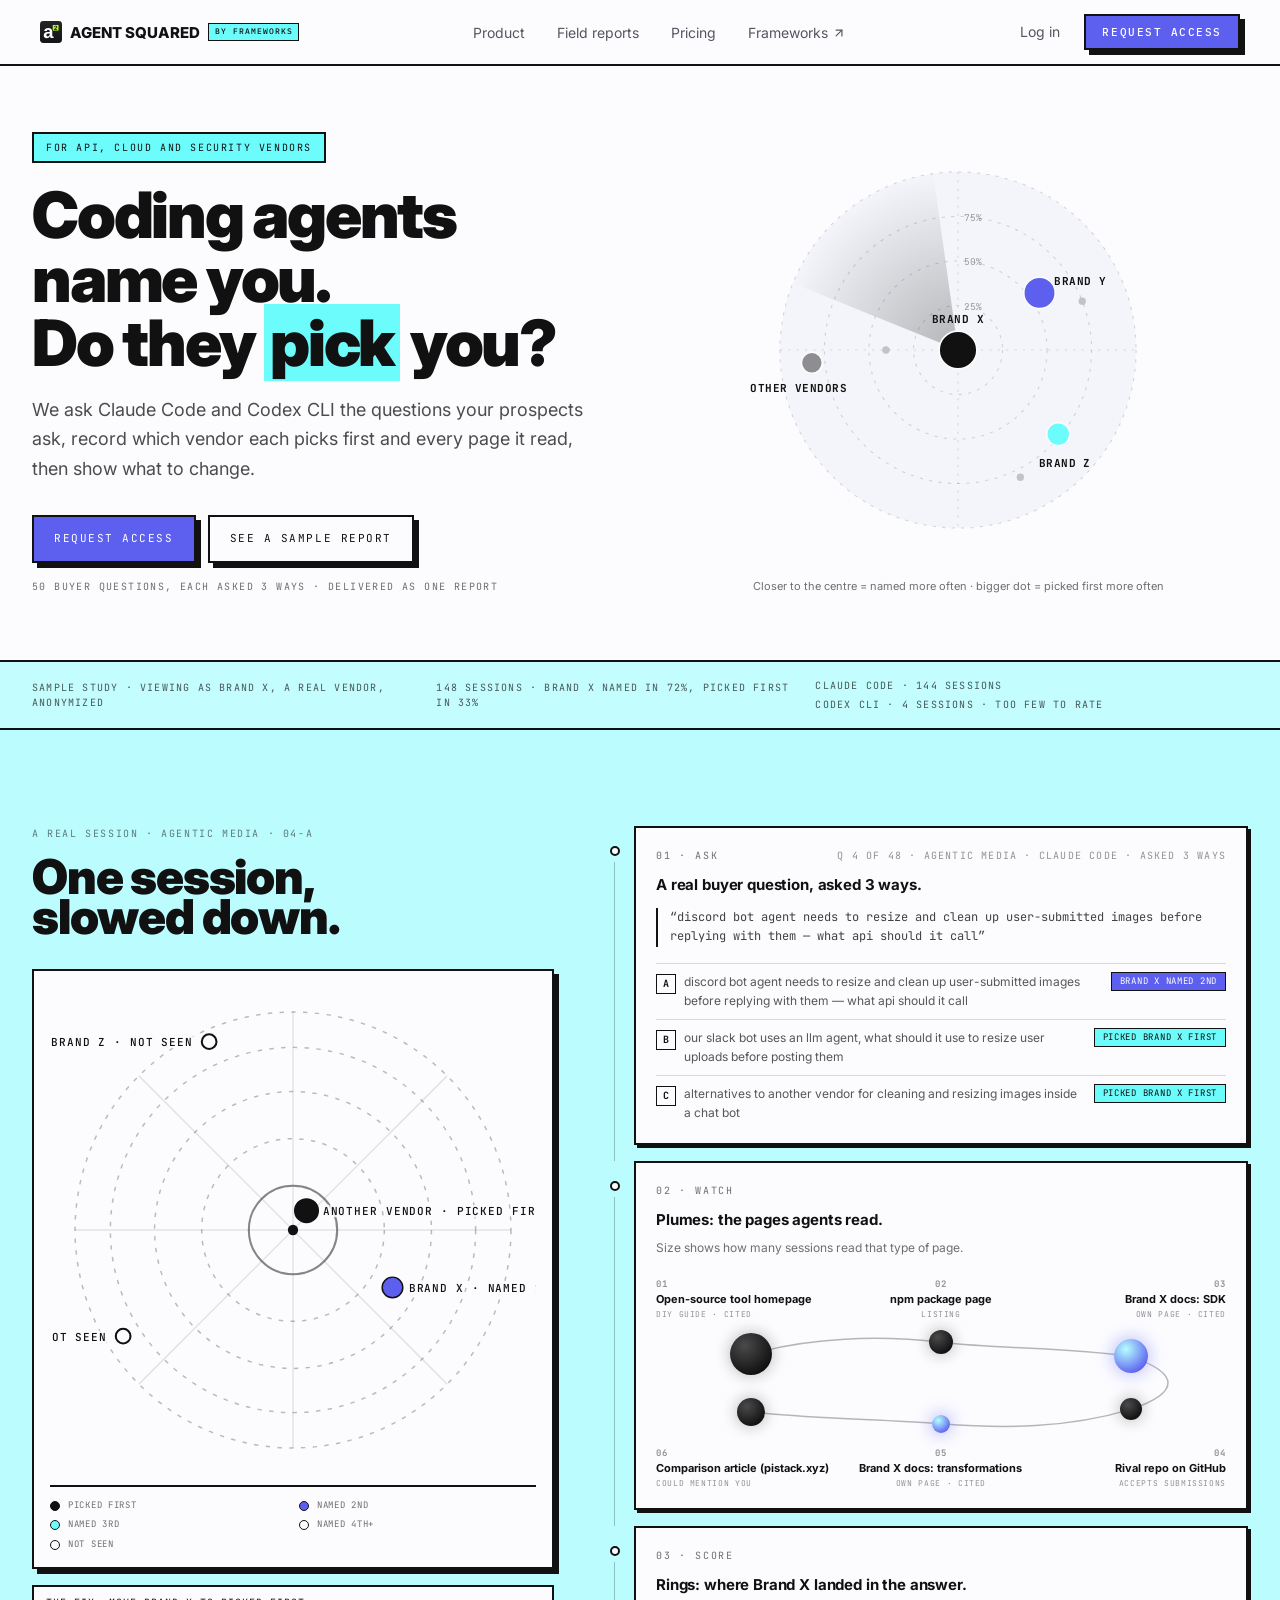
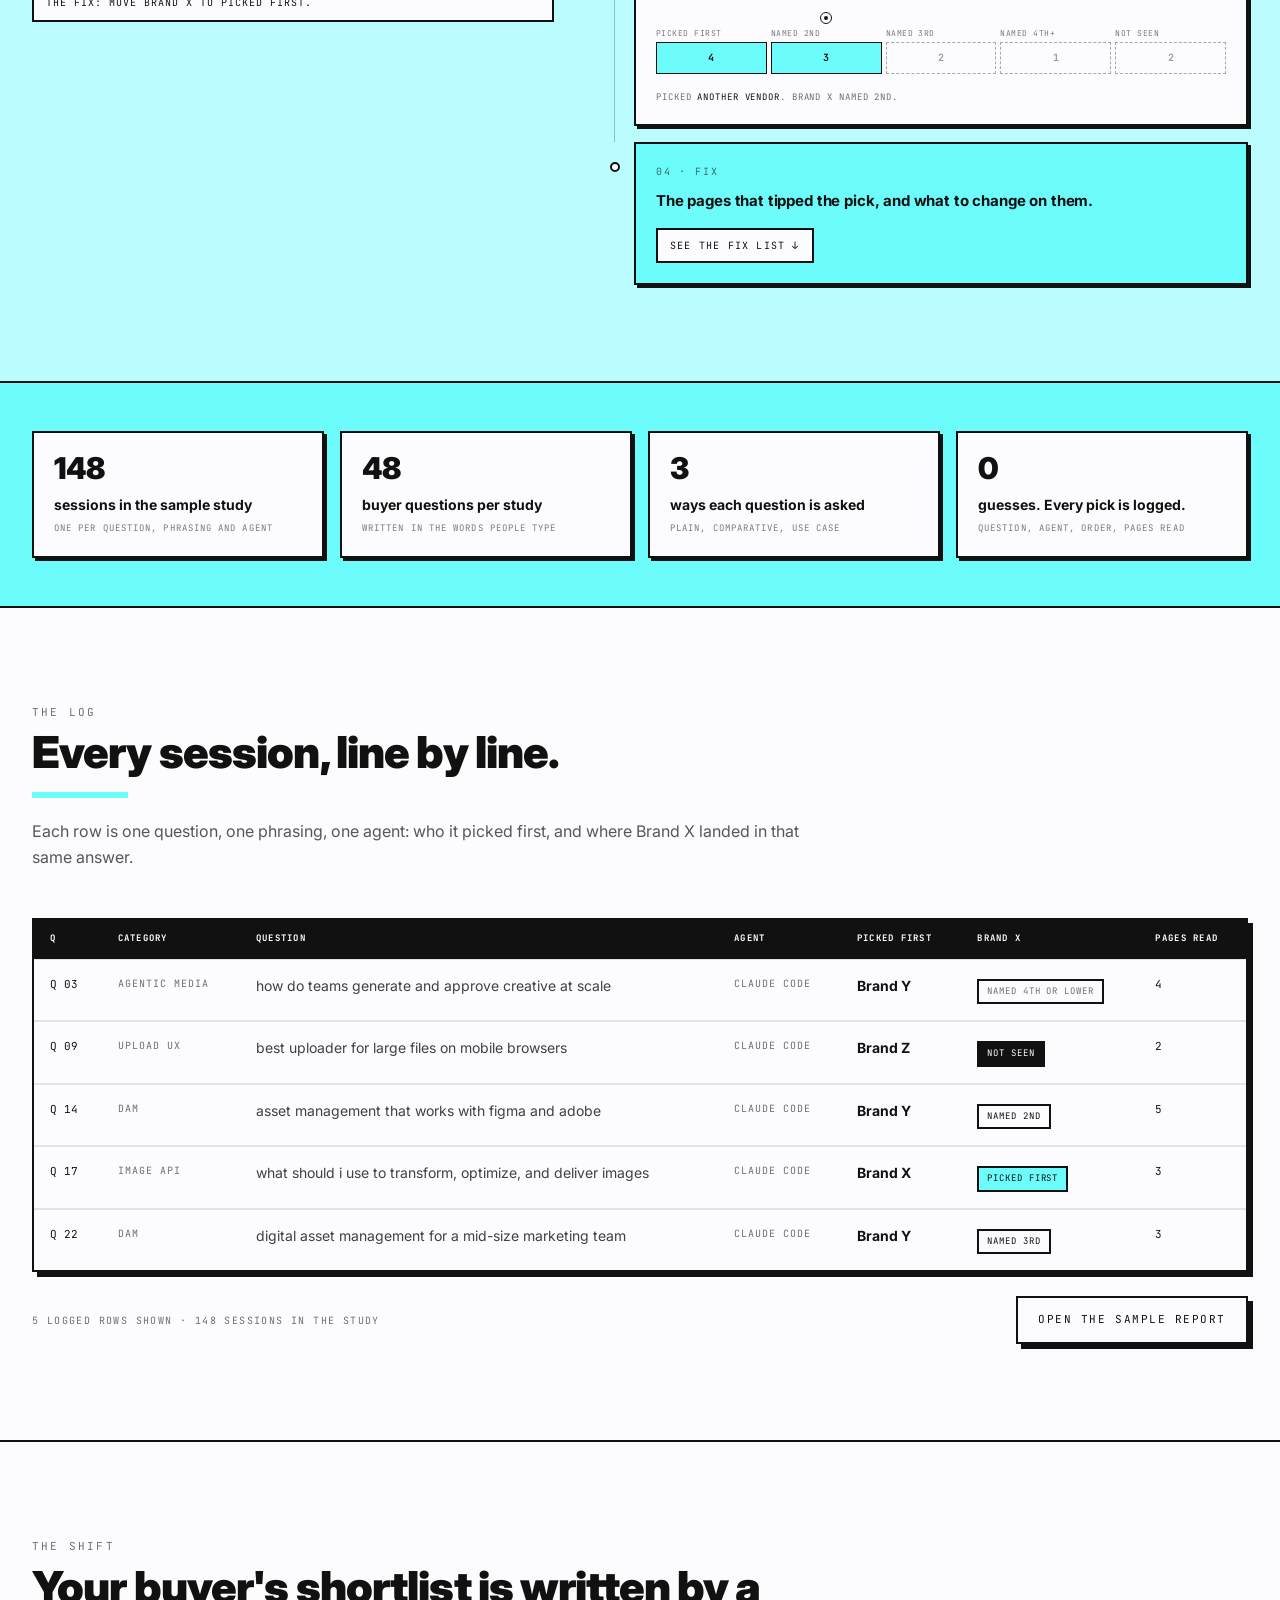
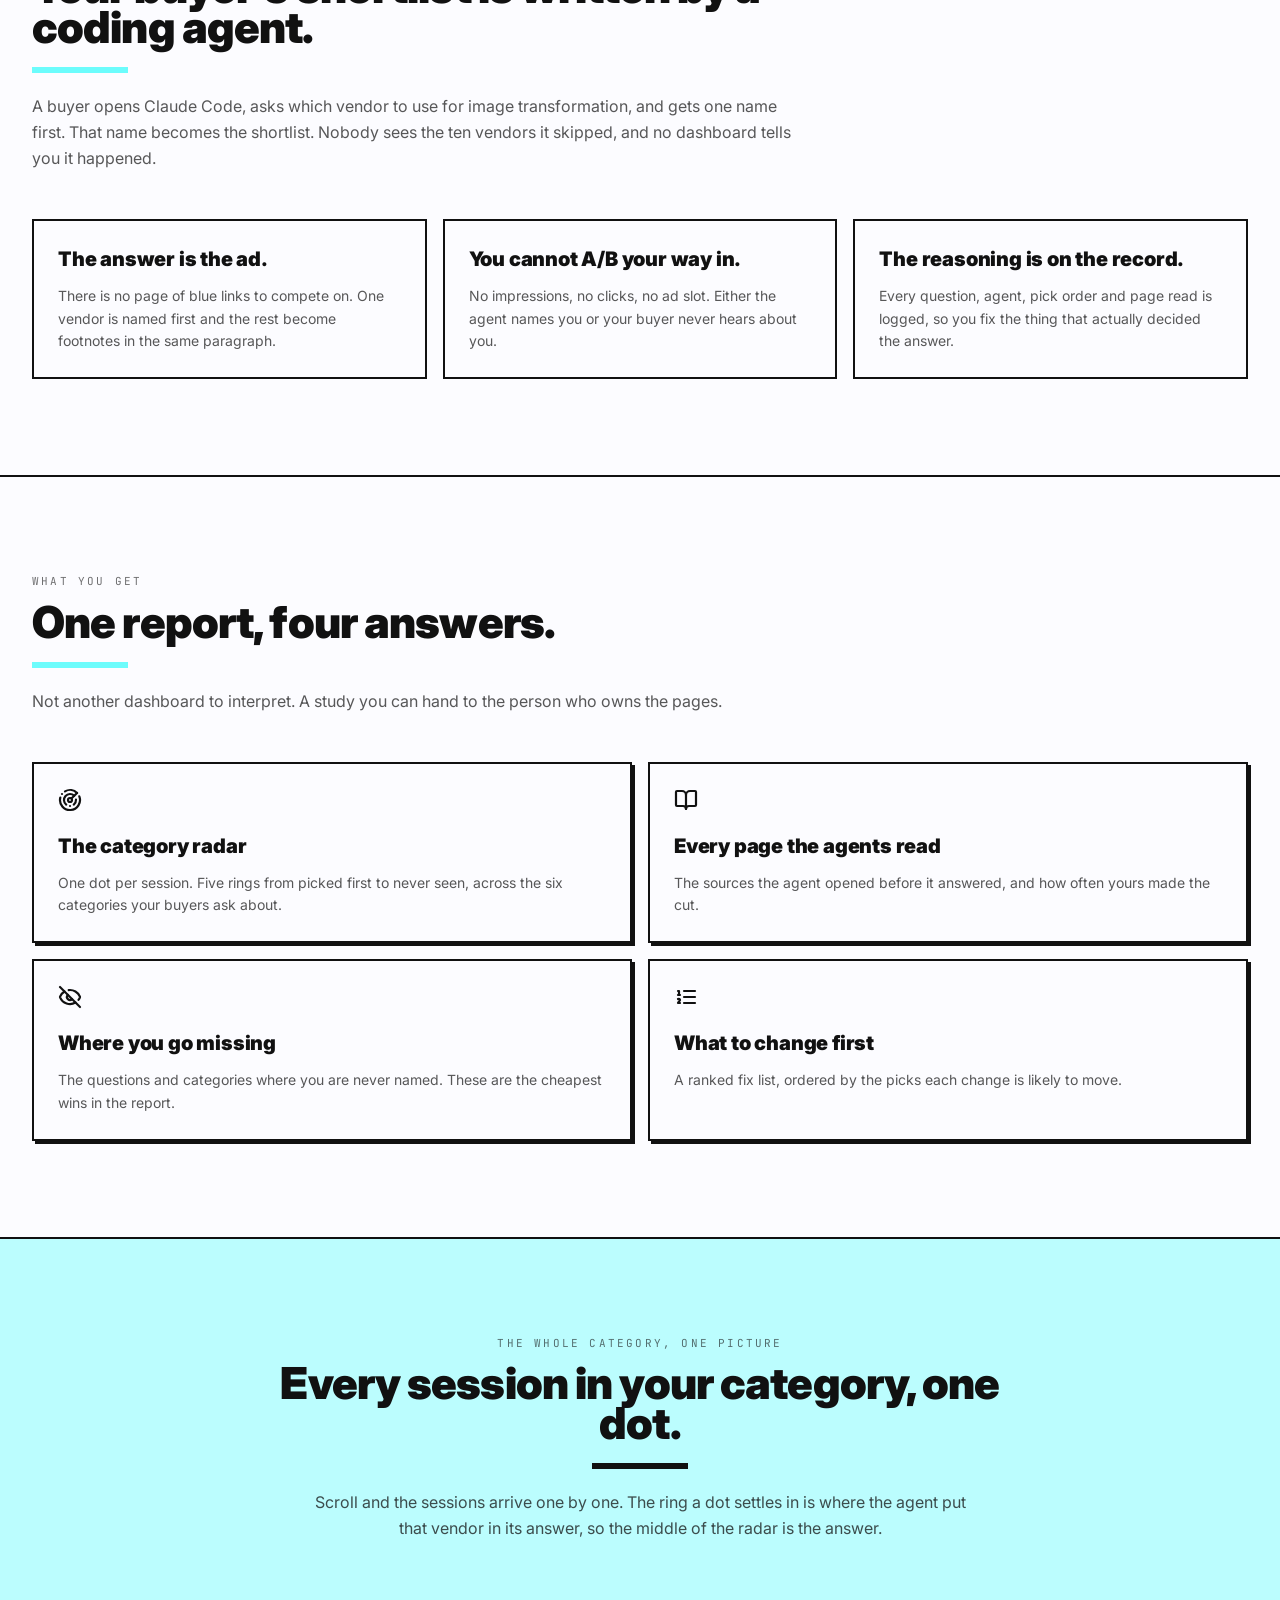
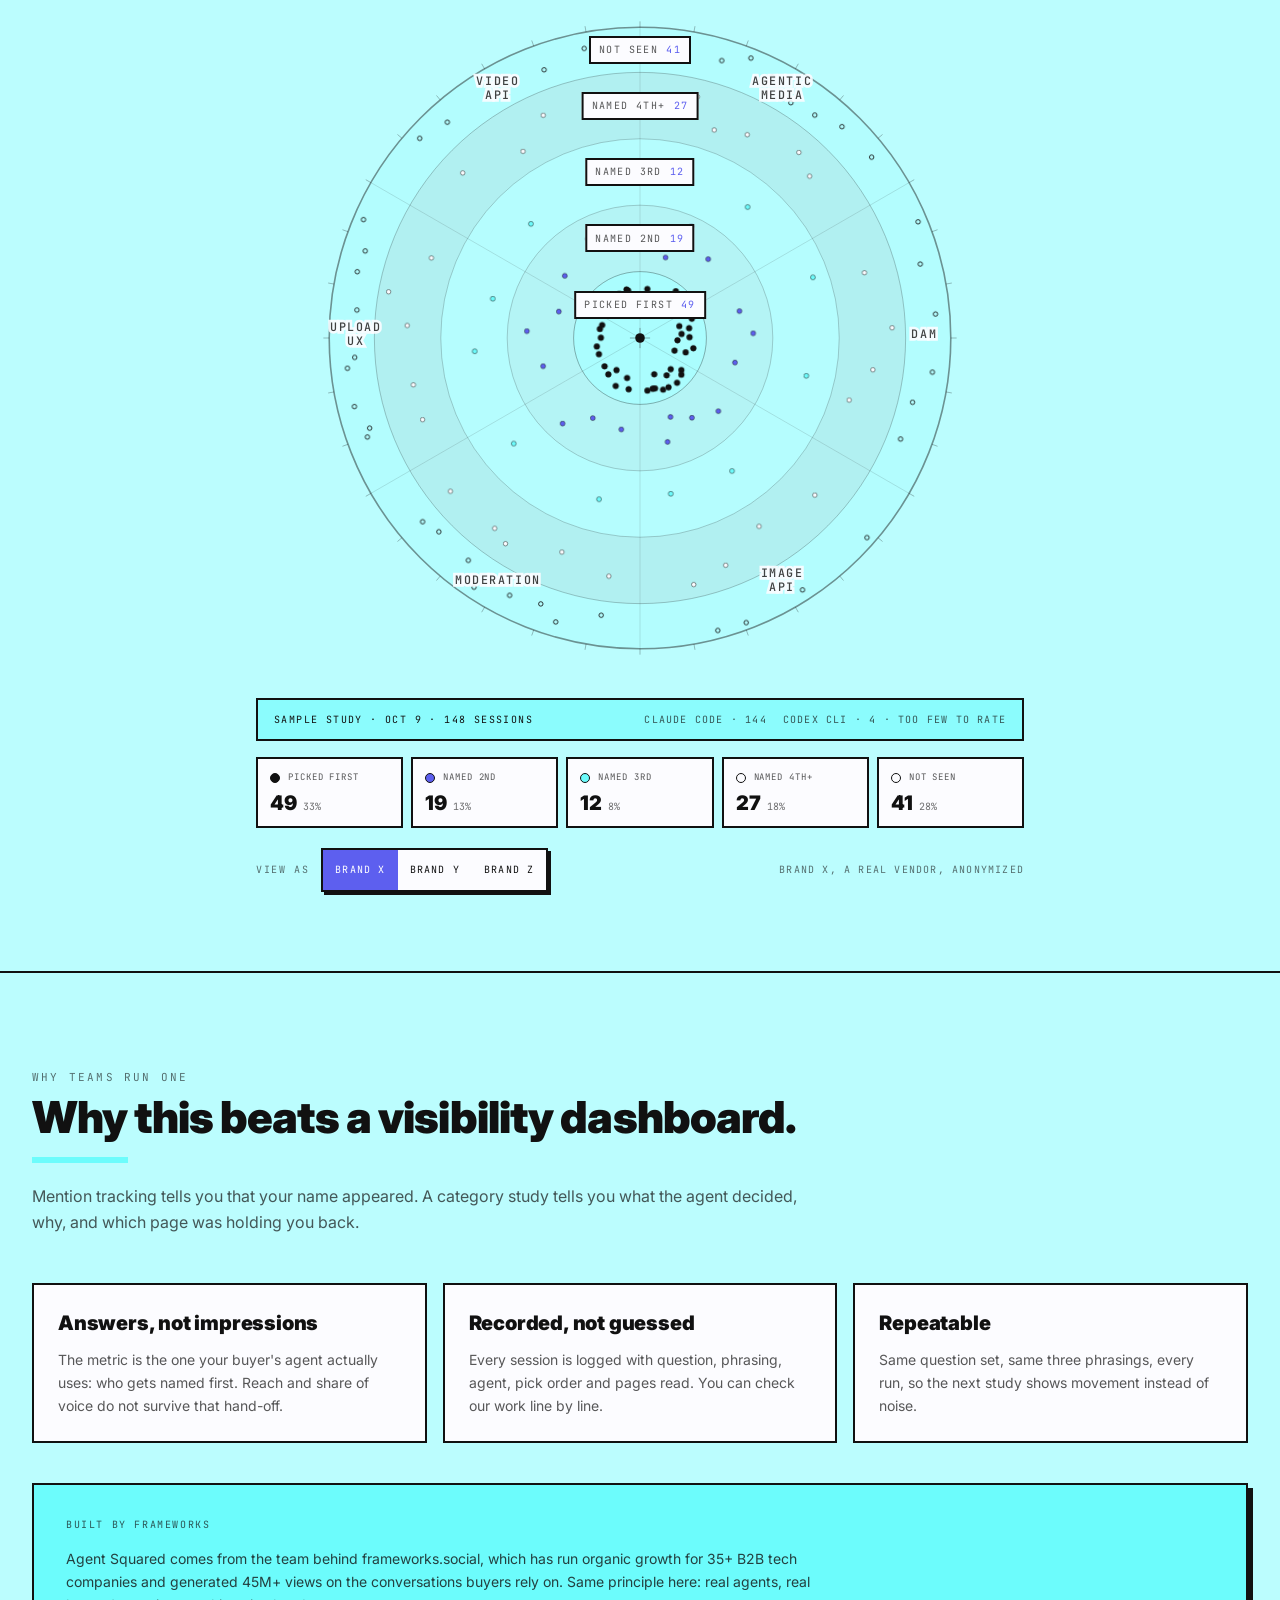
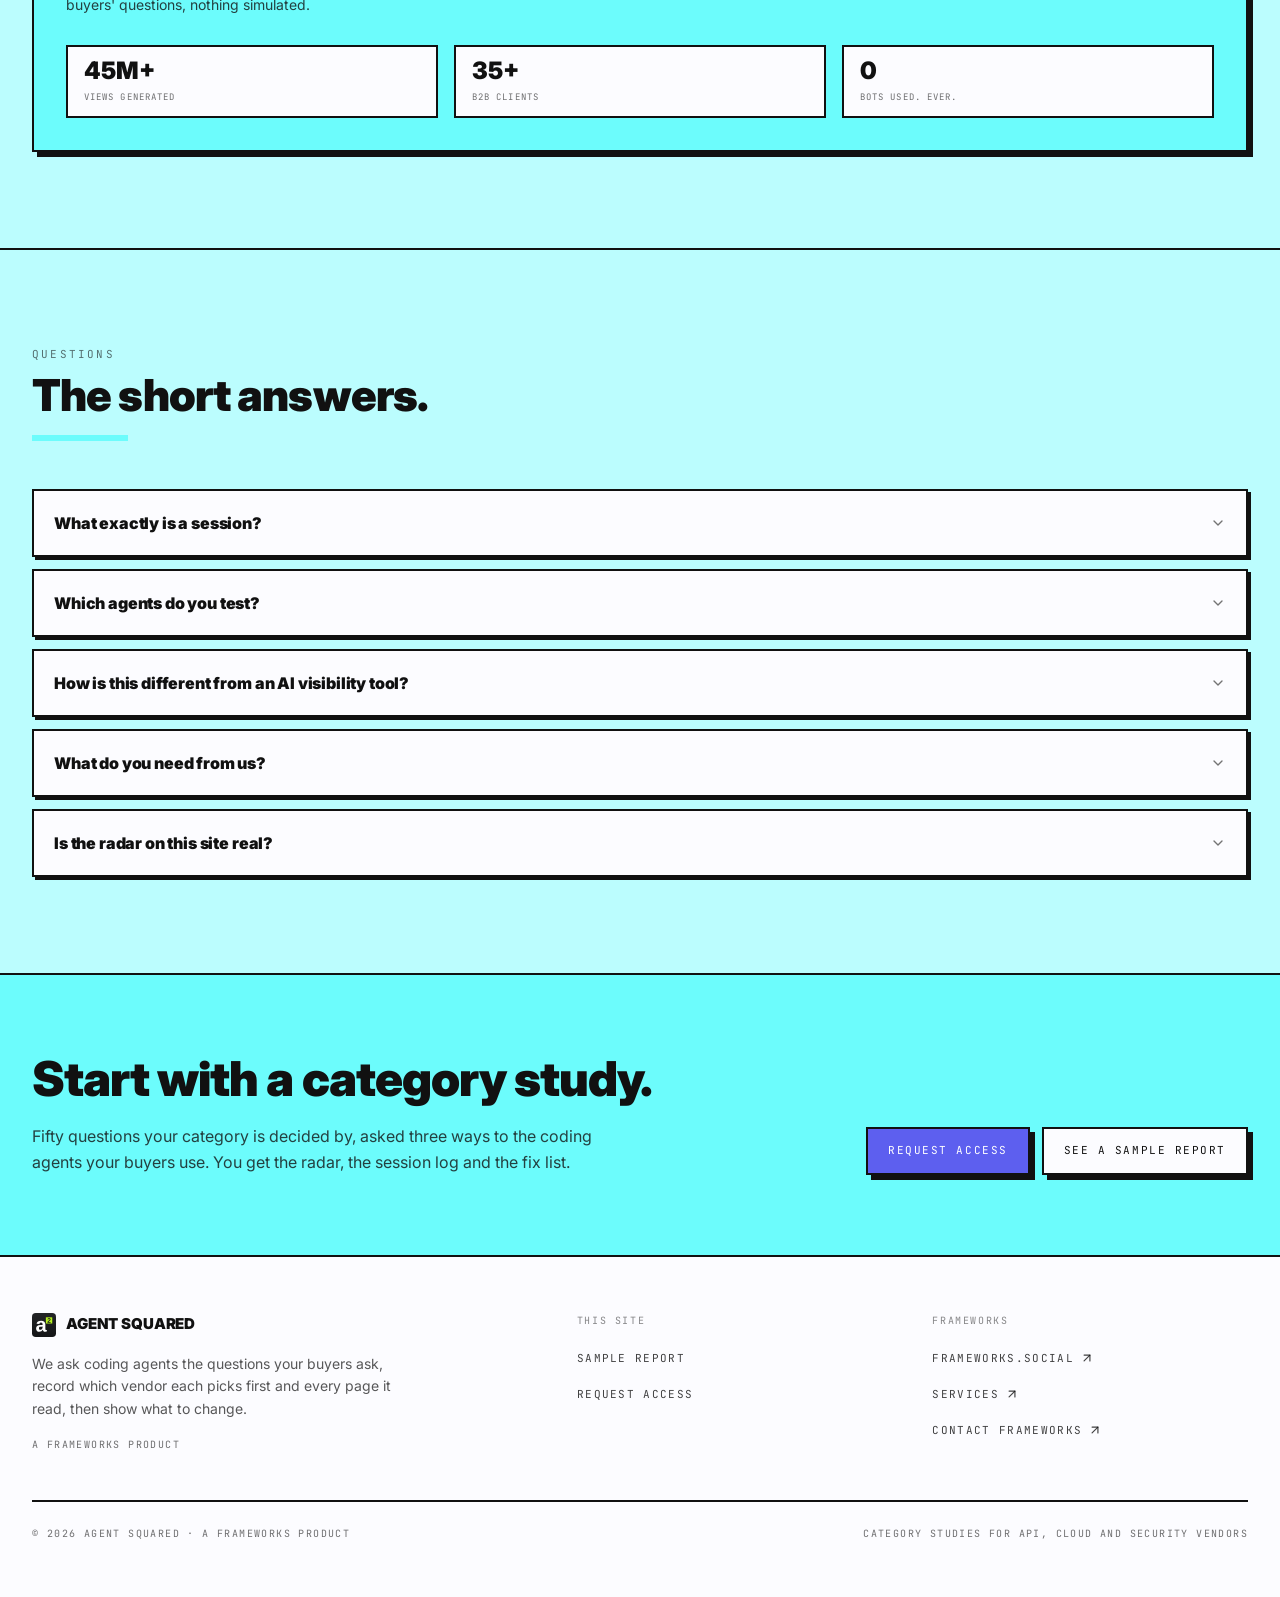
==== commit b7393cce: "feat: Request access handled by the site itself, replacing Get your study Every "Get your study" but" ====
--- a/site/index.html
+++ b/site/index.html
@@ -28,7 +28,7 @@
     </ul>
     <div class="site-header__actions">
       <a href="signin/" class="site-header__link">Log in</a>
-      <a href="#study" class="site-header__cta">Get your study</a>
+      <a href="request-access/" class="site-header__cta">Request access</a>
     </div>
     <button type="button" class="site-header__toggle" aria-expanded="false" aria-controls="mobile-menu"><span data-menu-label="">Menu</span><span class="site-header__burger" aria-hidden="true"><span></span><span></span></span></button>
   </nav>
@@ -40,11 +40,11 @@
       <li><a href="https://frameworks.social" target="_blank" rel="noreferrer">Frameworks<svg xmlns="http://www.w3.org/2000/svg" width="24" height="24" viewBox="0 0 24 24" fill="none" stroke="currentColor" stroke-width="2" stroke-linecap="round" stroke-linejoin="round" class="site-header__ext-icon" aria-hidden="true"><path d="M7 7h10v10"></path><path d="M7 17 17 7"></path></svg></a></li>
       <li><a href="signin/">Log in</a></li>
     </ul>
-    <a href="#study" class="site-header__cta">Get your study</a>
+    <a href="request-access/" class="site-header__cta">Request access</a>
   </div>
 </header>
-<main class="site-main flex-1"><section class="border-b-2 border-ink bg-paper"><div class="mx-auto grid max-w-7xl items-center gap-8 px-5 py-12 sm:px-8 md:grid-cols-2 md:gap-10 lg:gap-14 lg:py-16"><div><p class="inline-flex border-2 border-ink bg-signal px-3 py-1.5 font-mono text-[10px] uppercase tracking-[0.16em]">For API, cloud and security vendors</p><h1 class="mt-5 text-[2.6rem] font-black leading-[0.96] tracking-[-0.035em] sm:text-5xl md:text-[2.7rem] lg:text-[3.5rem] xl:text-[4rem]">Coding agents name you.<br>Do they <span class="bg-signal px-1.5">pick</span> you?</h1><p class="mt-5 max-w-xl text-lg leading-relaxed text-ink/75">We ask Claude Code and Codex CLI the questions your prospects ask, record which vendor each picks first and every page it read, then show what to change.</p><div class="mt-8 flex flex-wrap gap-3"><a class="inline-flex min-h-[48px] items-center justify-center gap-2 border-2 border-ink px-5 py-3 text-center font-mono text-[11px] uppercase leading-tight tracking-[0.14em] transition-transform duration-150 hover:-translate-y-[2px] active:translate-y-0 bg-electric text-white fw-shadow" href="study/">Get your category study</a><a class="inline-flex min-h-[48px] items-center justify-center gap-2 border-2 border-ink px-5 py-3 text-center font-mono text-[11px] uppercase leading-tight tracking-[0.14em] transition-transform duration-150 hover:-translate-y-[2px] active:translate-y-0 bg-paper text-ink fw-shadow" href="sample-report/">See a sample report</a></div><p class="mt-4 font-mono text-[10px] uppercase tracking-[0.14em] text-ink/60">50 buyer questions, each asked 3 ways · delivered as one report</p></div><div><svg viewBox="0 0 420 420" class="mx-auto block h-auto w-full max-w-[440px]" role="img" aria-label="Sample study radar: Brand X sits at the centre, Brand Y, Brand Z and other vendors orbit further out. Closer to the centre means named more often."><defs><radialGradient id="hero-cone" gradientUnits="userSpaceOnUse" cx="210" cy="210" r="170"><stop offset="0" stop-color="#111111" stop-opacity="0.28"></stop><stop offset="1" stop-color="#111111" stop-opacity="0"></stop></radialGradient></defs><circle cx="210" cy="210" r="170" fill="#F4F5FA"></circle><circle cx="210" cy="210" r="42.5" fill="none" stroke="#111111" stroke-opacity="0.16" stroke-width="1" stroke-dasharray="3 6"></circle><circle cx="210" cy="210" r="85" fill="none" stroke="#111111" stroke-opacity="0.16" stroke-width="1" stroke-dasharray="3 6"></circle><circle cx="210" cy="210" r="127.5" fill="none" stroke="#111111" stroke-opacity="0.16" stroke-width="1" stroke-dasharray="3 6"></circle><circle cx="210" cy="210" r="170" fill="none" stroke="#111111" stroke-opacity="0.16" stroke-width="1" stroke-dasharray="3 6"></circle><line x1="40" y1="210" x2="380" y2="210" stroke="#111111" stroke-opacity="0.14" stroke-dasharray="2 6"></line><line x1="210" y1="40" x2="210" y2="380" stroke="#111111" stroke-opacity="0.14" stroke-dasharray="2 6"></line><g class="radar-rotate"><path d="M210 210L52.37874472364615 146.31687911929498A170 170 0 0 1 186.3405728367888 41.65442831393307Z" fill="url(#hero-cone)"></path></g><text x="216" y="171.5" class="font-mono" font-size="9" fill="#111111" fill-opacity="0.4">25%</text><text x="216" y="129" class="font-mono" font-size="9" fill="#111111" fill-opacity="0.4">50%</text><text x="216" y="86.5" class="font-mono" font-size="9" fill="#111111" fill-opacity="0.4">75%</text><circle cx="141.2" cy="210" r="3.5" fill="#111111" fill-opacity="0.22"></circle><circle cx="328.6" cy="163.4" r="3.5" fill="#111111" fill-opacity="0.22"></circle><circle cx="269.5" cy="331.5" r="3.5" fill="#111111" fill-opacity="0.22"></circle><g tabindex="0" aria-label="Brand X"><circle cx="210" cy="210" r="18" fill="#111111" fill-opacity="1" stroke="#FCFCFF" stroke-width="1.5"></circle><text x="210" y="184" text-anchor="middle" class="font-mono" font-size="10.5" font-weight="700" letter-spacing="0.04em" fill="#111111">BRAND X</text></g><g tabindex="0" aria-label="Brand Y"><circle cx="287.8" cy="155.5" r="15" fill="#5D5FEF" fill-opacity="1" stroke="#FCFCFF" stroke-width="1.5"></circle><text x="302" y="148" text-anchor="start" class="font-mono" font-size="10.5" font-weight="700" letter-spacing="0.04em" fill="#111111">BRAND Y</text></g><g tabindex="0" aria-label="Brand Z"><circle cx="305.7" cy="290.3" r="11" fill="#6CFCFC" fill-opacity="1" stroke="#FCFCFF" stroke-width="1.5"></circle><text x="312" y="322" text-anchor="middle" class="font-mono" font-size="10.5" font-weight="700" letter-spacing="0.04em" fill="#111111">BRAND Z</text></g><g tabindex="0" aria-label="Other vendors"><circle cx="70.5" cy="222.2" r="10" fill="#111111" fill-opacity="0.45" stroke="#FCFCFF" stroke-width="1.5"></circle><text x="58" y="250" text-anchor="middle" class="font-mono" font-size="10.5" font-weight="700" letter-spacing="0.04em" fill="#111111">OTHER VENDORS</text></g></svg><p class="mt-2 text-center text-[11px] leading-relaxed text-ink/60">Closer to the centre = named more often · bigger dot = picked first more often</p></div></div><div class="border-t-2 border-ink bg-signal/40"><div class="mx-auto flex max-w-7xl flex-col gap-3 px-5 py-4 sm:px-8 lg:flex-row lg:items-center lg:justify-between lg:gap-6"><p class="font-mono text-[10px] uppercase tracking-[0.12em] text-ink/70">Sample study · viewing as Brand X, a real vendor, anonymized</p><p class="font-mono text-[10px] uppercase tracking-[0.12em] text-ink/70">148 sessions · Brand X named in 72%, picked first in 33%</p><div class="flex flex-wrap gap-x-4 gap-y-1"><span class="font-mono text-[10px] uppercase tracking-[0.12em] text-ink/70">Claude Code · 144 sessions</span><span class="font-mono text-[10px] uppercase tracking-[0.12em] text-ink/70">Codex CLI · 4 sessions · too few to rate</span></div></div></div></section><section id="product" class="border-b-2 border-ink bg-signal/45"><div class="mx-auto max-w-7xl px-5 py-16 sm:px-8 lg:py-24"><div class="grid gap-10 lg:grid-cols-[0.9fr_1.1fr] lg:gap-14"><div><p class="font-mono text-[10px] uppercase tracking-[0.16em] text-ink/55">A real session · Agentic media · 04-A</p><h2 class="mt-4 text-3xl font-black leading-[1.02] tracking-[-0.025em] sm:text-4xl lg:text-[3rem]">One session,<br>slowed down.</h2><div class="mt-8 border-2 border-ink bg-paper p-4 fw-shadow"><svg viewBox="-165 -165 330 330" class="w-full" role="img" aria-label="One session: another vendor picked first, Brand X named 2nd, Brand Y and Brand Z never seen."><circle r="30" fill="none" stroke="#111111" stroke-opacity="0.5" stroke-width="1.4"></circle><circle r="62" fill="none" stroke="#111111" stroke-opacity="0.28" stroke-width="1" stroke-dasharray="3 5"></circle><circle r="94" fill="none" stroke="#111111" stroke-opacity="0.28" stroke-width="1" stroke-dasharray="3 5"></circle><circle r="124" fill="none" stroke="#111111" stroke-opacity="0.28" stroke-width="1" stroke-dasharray="3 5"></circle><circle r="148" fill="none" stroke="#111111" stroke-opacity="0.28" stroke-width="1" stroke-dasharray="3 5"></circle><line x1="0" y1="0" x2="148" y2="0" stroke="#111111" stroke-opacity="0.1" stroke-width="1"></line><line x1="0" y1="0" x2="104.65180361560904" y2="104.65180361560903" stroke="#111111" stroke-opacity="0.1" stroke-width="1"></line><line x1="0" y1="0" x2="9.062386313690414e-15" y2="148" stroke="#111111" stroke-opacity="0.1" stroke-width="1"></line><line x1="0" y1="0" x2="-104.65180361560903" y2="104.65180361560904" stroke="#111111" stroke-opacity="0.1" stroke-width="1"></line><line x1="0" y1="0" x2="-148" y2="1.8124772627380827e-14" stroke="#111111" stroke-opacity="0.1" stroke-width="1"></line><line x1="0" y1="0" x2="-104.65180361560905" y2="-104.65180361560903" stroke="#111111" stroke-opacity="0.1" stroke-width="1"></line><line x1="0" y1="0" x2="-2.718715894107124e-14" y2="-148" stroke="#111111" stroke-opacity="0.1" stroke-width="1"></line><line x1="0" y1="0" x2="104.65180361560901" y2="-104.65180361560905" stroke="#111111" stroke-opacity="0.1" stroke-width="1"></line><g><circle cx="9.177222981616739" cy="-13.106432708623869" r="8" fill="#111111" stroke="#111111" stroke-width="1"></circle><text x="20.177222981616737" y="-10.106432708623869" text-anchor="start" font-size="7.5" letter-spacing="0.6" fill="#111111" stroke="#FCFCFF" stroke-opacity="0.85" stroke-width="3" paint-order="stroke" style="font-family: &quot;JetBrains Mono&quot;, ui-monospace, monospace; font-weight: 500; text-transform: uppercase;">Another vendor · picked first</text></g><g><circle cx="67.54998149518622" cy="38.99999999999999" r="7" fill="#5D5FEF" stroke="#111111" stroke-width="1"></circle><text x="78.54998149518622" y="41.99999999999999" text-anchor="start" font-size="7.5" letter-spacing="0.6" fill="#111111" stroke="#FCFCFF" stroke-opacity="0.85" stroke-width="3" paint-order="stroke" style="font-family: &quot;JetBrains Mono&quot;, ui-monospace, monospace; font-weight: 500; text-transform: uppercase;">Brand X · named 2nd</text></g><g><circle cx="-115.33454107727393" cy="72.06901993571587" r="5" fill="none" stroke="#111111" stroke-width="1.4"></circle><text x="-126.33454107727393" y="75.06901993571587" text-anchor="end" font-size="7.5" letter-spacing="0.6" fill="#111111" stroke="#FCFCFF" stroke-opacity="0.85" stroke-width="3" paint-order="stroke" style="font-family: &quot;JetBrains Mono&quot;, ui-monospace, monospace; font-weight: 500; text-transform: uppercase;">Brand Y · not seen</text></g><g><circle cx="-56.94313003061201" cy="-127.89636406996414" r="5" fill="#FCFCFF" stroke="#111111" stroke-width="1.4"></circle><text x="-67.94313003061201" y="-124.89636406996414" text-anchor="end" font-size="7.5" letter-spacing="0.6" fill="#111111" stroke="#FCFCFF" stroke-opacity="0.85" stroke-width="3" paint-order="stroke" style="font-family: &quot;JetBrains Mono&quot;, ui-monospace, monospace; font-weight: 500; text-transform: uppercase;">Brand Z · not seen</text></g><circle r="3.5" fill="#111111"></circle></svg><ul class="mt-3 grid grid-cols-2 gap-x-3 gap-y-1.5 border-t-2 border-ink pt-3"><li class="flex items-center gap-2 font-mono text-[9px] uppercase tracking-[0.08em] text-ink/60"><span class="h-2.5 w-2.5 shrink-0 rounded-full border border-ink" style="background: rgb(17, 17, 17);"></span>PICKED FIRST</li><li class="flex items-center gap-2 font-mono text-[9px] uppercase tracking-[0.08em] text-ink/60"><span class="h-2.5 w-2.5 shrink-0 rounded-full border border-ink" style="background: rgb(93, 95, 239);"></span>NAMED 2ND</li><li class="flex items-center gap-2 font-mono text-[9px] uppercase tracking-[0.08em] text-ink/60"><span class="h-2.5 w-2.5 shrink-0 rounded-full border border-ink" style="background: rgb(108, 252, 252);"></span>NAMED 3RD</li><li class="flex items-center gap-2 font-mono text-[9px] uppercase tracking-[0.08em] text-ink/60"><span class="h-2.5 w-2.5 shrink-0 rounded-full border border-ink" style="background: rgb(252, 252, 255);"></span>NAMED 4TH+</li><li class="flex items-center gap-2 font-mono text-[9px] uppercase tracking-[0.08em] text-ink/60"><span class="h-2.5 w-2.5 shrink-0 rounded-full border border-ink" style="background: rgb(252, 252, 255);"></span>NOT SEEN</li></ul></div><p class="mt-4 border-2 border-ink bg-paper px-3 py-2 font-mono text-[10px] uppercase leading-relaxed tracking-[0.1em]">The fix: move Brand X to picked first.</p></div><div class="space-y-4"><div class="relative pl-6"><span class="absolute left-0 top-5 h-2.5 w-2.5 rounded-full border-2 border-ink bg-paper"></span><span class="absolute bottom-[-16px] left-[4px] top-9 w-px bg-ink/25"></span><div class="border-2 border-ink bg-paper p-5 fw-shadow-sm"><div class="flex flex-wrap items-baseline justify-between gap-2"><h3 class="font-mono text-[10px] uppercase tracking-[0.18em] text-ink/60">01 · Ask</h3><span class="font-mono text-[10px] uppercase tracking-[0.12em] text-ink/45">Q 4 of 48 · Agentic media · Claude Code · asked 3 ways</span></div><p class="mt-3 text-[15px] font-bold leading-snug tracking-[-0.01em]">A real buyer question, asked 3 ways.</p><p class="mt-3 border-l-2 border-ink pl-3 font-mono text-[12px] leading-relaxed text-ink/80">“discord bot agent needs to resize and clean up user-submitted images before replying with them — what api should it call”</p><ul class="mt-4 space-y-2"><li class="flex flex-wrap items-start gap-2 border-t border-ink/15 pt-2"><span class="mt-0.5 flex h-5 w-5 shrink-0 items-center justify-center border border-ink font-mono text-[10px] font-bold">A</span><span class="min-w-0 flex-1 text-[12px] leading-relaxed text-ink/70">discord bot agent needs to resize and clean up user-submitted images before replying with them — what api should it call</span><span class="shrink-0 border border-ink px-2 py-0.5 font-mono text-[9px] uppercase tracking-[0.08em] bg-electric text-white">Brand X named 2nd</span></li><li class="flex flex-wrap items-start gap-2 border-t border-ink/15 pt-2"><span class="mt-0.5 flex h-5 w-5 shrink-0 items-center justify-center border border-ink font-mono text-[10px] font-bold">B</span><span class="min-w-0 flex-1 text-[12px] leading-relaxed text-ink/70">our slack bot uses an llm agent, what should it use to resize user uploads before posting them</span><span class="shrink-0 border border-ink px-2 py-0.5 font-mono text-[9px] uppercase tracking-[0.08em] bg-signal text-ink">Picked Brand X first</span></li><li class="flex flex-wrap items-start gap-2 border-t border-ink/15 pt-2"><span class="mt-0.5 flex h-5 w-5 shrink-0 items-center justify-center border border-ink font-mono text-[10px] font-bold">C</span><span class="min-w-0 flex-1 text-[12px] leading-relaxed text-ink/70">alternatives to another vendor for cleaning and resizing images inside a chat bot</span><span class="shrink-0 border border-ink px-2 py-0.5 font-mono text-[9px] uppercase tracking-[0.08em] bg-signal text-ink">Picked Brand X first</span></li></ul></div></div><div class="relative pl-6"><span class="absolute left-0 top-5 h-2.5 w-2.5 rounded-full border-2 border-ink bg-paper"></span><span class="absolute bottom-[-16px] left-[4px] top-9 w-px bg-ink/25"></span><div class="border-2 border-ink bg-paper p-5 fw-shadow-sm"><h3 class="font-mono text-[10px] uppercase tracking-[0.18em] text-ink/60">02 · Watch</h3><p class="mt-3 text-[15px] font-bold leading-snug tracking-[-0.01em]">Plumes: the pages agents read.</p><p class="mt-2 text-[12px] leading-relaxed text-ink/60">Size shows how many sessions read that type of page.</p><div class="mt-5"><div class="grid grid-cols-3 gap-2"><div class="text-left"><p class="font-mono text-[9px] font-bold tracking-[0.1em] text-ink/45">01</p><p class="mt-0.5 text-[11px] font-bold leading-tight">Open-source tool homepage</p><p class="mt-0.5 font-mono text-[8px] uppercase leading-tight tracking-[0.08em] text-ink/45">DIY guide · cited</p></div><div class="text-center"><p class="font-mono text-[9px] font-bold tracking-[0.1em] text-ink/45">02</p><p class="mt-0.5 text-[11px] font-bold leading-tight">npm package page</p><p class="mt-0.5 font-mono text-[8px] uppercase leading-tight tracking-[0.08em] text-ink/45">Listing</p></div><div class="text-right"><p class="font-mono text-[9px] font-bold tracking-[0.1em] text-ink/45">03</p><p class="mt-0.5 text-[11px] font-bold leading-tight">Brand X docs: SDK</p><p class="mt-0.5 font-mono text-[8px] uppercase leading-tight tracking-[0.08em] text-ink/45">Own page · cited</p></div></div><div class="relative my-1 h-[120px]"><svg viewBox="0 0 100 100" preserveAspectRatio="none" class="absolute inset-0 h-full w-full" aria-hidden="true"><path d="M 16.6 26 C 27 12, 39 10, 50 16 C 61 22, 72 20, 83.3 28 C 92 42, 92 58, 83.3 72 C 72 88, 61 88, 50 84 C 39 80, 27 80, 16.6 74" fill="none" stroke="#111111" stroke-opacity="0.3" stroke-width="1.5" vector-effect="non-scaling-stroke" stroke-linecap="round"></path></svg><span class="absolute -translate-x-1/2 -translate-y-1/2 rounded-full" style="left: 16.6%; top: 26%; width: 42px; height: 42px; background: radial-gradient(circle at 35% 30%, rgb(74, 74, 74), rgb(17, 17, 17) 75%); box-shadow: rgba(17, 17, 17, 0.22) 0px 0px 14px 2px;"></span><span class="absolute -translate-x-1/2 -translate-y-1/2 rounded-full" style="left: 50%; top: 16%; width: 24px; height: 24px; background: radial-gradient(circle at 35% 30%, rgb(74, 74, 74), rgb(17, 17, 17) 75%); box-shadow: rgba(17, 17, 17, 0.22) 0px 0px 14px 2px;"></span><span class="absolute -translate-x-1/2 -translate-y-1/2 rounded-full" style="left: 83.3%; top: 28%; width: 34px; height: 34px; background: radial-gradient(circle at 35% 30%, rgb(180, 255, 255), rgb(93, 95, 239) 78%); box-shadow: rgba(93, 95, 239, 0.32) 0px 0px 16px 3px;"></span><span class="absolute -translate-x-1/2 -translate-y-1/2 rounded-full" style="left: 83.3%; top: 72%; width: 22px; height: 22px; background: radial-gradient(circle at 35% 30%, rgb(74, 74, 74), rgb(17, 17, 17) 75%); box-shadow: rgba(17, 17, 17, 0.22) 0px 0px 14px 2px;"></span><span class="absolute -translate-x-1/2 -translate-y-1/2 rounded-full" style="left: 50%; top: 84%; width: 18px; height: 18px; background: radial-gradient(circle at 35% 30%, rgb(180, 255, 255), rgb(93, 95, 239) 78%); box-shadow: rgba(93, 95, 239, 0.32) 0px 0px 16px 3px;"></span><span class="absolute -translate-x-1/2 -translate-y-1/2 rounded-full" style="left: 16.6%; top: 74%; width: 28px; height: 28px; background: radial-gradient(circle at 35% 30%, rgb(74, 74, 74), rgb(17, 17, 17) 75%); box-shadow: rgba(17, 17, 17, 0.22) 0px 0px 14px 2px;"></span></div><div class="grid grid-cols-3 gap-2"><div class="text-left"><p class="font-mono text-[9px] font-bold tracking-[0.1em] text-ink/45">06</p><p class="mt-0.5 text-[11px] font-bold leading-tight">Comparison article (pistack.xyz)</p><p class="mt-0.5 font-mono text-[8px] uppercase leading-tight tracking-[0.08em] text-ink/45">Could mention you</p></div><div class="text-center"><p class="font-mono text-[9px] font-bold tracking-[0.1em] text-ink/45">05</p><p class="mt-0.5 text-[11px] font-bold leading-tight">Brand X docs: transformations</p><p class="mt-0.5 font-mono text-[8px] uppercase leading-tight tracking-[0.08em] text-ink/45">Own page · cited</p></div><div class="text-right"><p class="font-mono text-[9px] font-bold tracking-[0.1em] text-ink/45">04</p><p class="mt-0.5 text-[11px] font-bold leading-tight">Rival repo on GitHub</p><p class="mt-0.5 font-mono text-[8px] uppercase leading-tight tracking-[0.08em] text-ink/45">Accepts submissions</p></div></div></div></div></div><div class="relative pl-6"><span class="absolute left-0 top-5 h-2.5 w-2.5 rounded-full border-2 border-ink bg-paper"></span><span class="absolute bottom-[-16px] left-[4px] top-9 w-px bg-ink/25"></span><div class="border-2 border-ink bg-paper p-5 fw-shadow-sm"><h3 class="font-mono text-[10px] uppercase tracking-[0.18em] text-ink/60">03 · Score</h3><p class="mt-3 text-[15px] font-bold leading-snug tracking-[-0.01em]">Rings: where Brand X landed in the answer.</p><div class="mt-4 grid grid-cols-5 gap-1"><div class="flex flex-col gap-1"><span class="flex h-3 items-center justify-center"></span><span class="font-mono text-[8px] uppercase leading-tight tracking-[0.06em] text-ink/55">Picked first</span><span class="flex h-8 items-center justify-center border font-mono text-[10px] font-bold border-ink bg-signal">4</span></div><div class="flex flex-col gap-1"><span class="flex h-3 items-center justify-center"><span class="flex h-3 w-3 items-center justify-center rounded-full border border-ink"><span class="h-1 w-1 rounded-full bg-ink"></span></span></span><span class="font-mono text-[8px] uppercase leading-tight tracking-[0.06em] text-ink/55">Named 2nd</span><span class="flex h-8 items-center justify-center border font-mono text-[10px] font-bold border-ink bg-signal">3</span></div><div class="flex flex-col gap-1"><span class="flex h-3 items-center justify-center"></span><span class="font-mono text-[8px] uppercase leading-tight tracking-[0.06em] text-ink/55">Named 3rd</span><span class="flex h-8 items-center justify-center border font-mono text-[10px] font-bold border-dashed border-ink/35 text-ink/40">2</span></div><div class="flex flex-col gap-1"><span class="flex h-3 items-center justify-center"></span><span class="font-mono text-[8px] uppercase leading-tight tracking-[0.06em] text-ink/55">Named 4th+</span><span class="flex h-8 items-center justify-center border font-mono text-[10px] font-bold border-dashed border-ink/35 text-ink/40">1</span></div><div class="flex flex-col gap-1"><span class="flex h-3 items-center justify-center"></span><span class="font-mono text-[8px] uppercase leading-tight tracking-[0.06em] text-ink/55">Not seen</span><span class="flex h-8 items-center justify-center border font-mono text-[10px] font-bold border-dashed border-ink/35 text-ink/40">2</span></div></div><p class="mt-4 font-mono text-[9px] uppercase leading-relaxed tracking-[0.1em] text-ink/60">Picked <span class="text-ink">another vendor</span>. Brand X named 2nd.</p></div></div><div class="relative pl-6"><span class="absolute left-0 top-5 h-2.5 w-2.5 rounded-full border-2 border-ink bg-paper"></span><div class="border-2 border-ink bg-signal p-5 fw-shadow-sm"><h3 class="font-mono text-[10px] uppercase tracking-[0.18em] text-ink/60">04 · Fix</h3><p class="mt-3 text-[15px] font-bold leading-snug tracking-[-0.01em]">The pages that tipped the pick, and what to change on them.</p><a class="mt-4 inline-flex items-center gap-2 border-2 border-ink bg-paper px-3 py-2 font-mono text-[10px] uppercase tracking-[0.12em] transition-transform hover:-translate-y-[2px]" href="sample-report/">See the fix list ↓</a></div></div></div></div></div></section><section class="border-b-2 border-ink bg-signal"><div class="mx-auto grid max-w-7xl gap-4 px-5 py-12 sm:grid-cols-2 sm:px-8 lg:grid-cols-4"><div class="border-2 border-ink bg-paper p-5 fw-shadow-sm"><p class="text-3xl font-black leading-none tracking-[-0.03em]">148</p><p class="mt-3 text-sm font-bold leading-snug">sessions in the sample study</p><p class="mt-2 font-mono text-[9px] uppercase tracking-[0.12em] text-ink/55">one per question, phrasing and agent</p></div><div class="border-2 border-ink bg-paper p-5 fw-shadow-sm"><p class="text-3xl font-black leading-none tracking-[-0.03em]">48</p><p class="mt-3 text-sm font-bold leading-snug">buyer questions per study</p><p class="mt-2 font-mono text-[9px] uppercase tracking-[0.12em] text-ink/55">written in the words people type</p></div><div class="border-2 border-ink bg-paper p-5 fw-shadow-sm"><p class="text-3xl font-black leading-none tracking-[-0.03em]">3</p><p class="mt-3 text-sm font-bold leading-snug">ways each question is asked</p><p class="mt-2 font-mono text-[9px] uppercase tracking-[0.12em] text-ink/55">plain, comparative, use case</p></div><div class="border-2 border-ink bg-paper p-5 fw-shadow-sm"><p class="text-3xl font-black leading-none tracking-[-0.03em]">0</p><p class="mt-3 text-sm font-bold leading-snug">guesses. Every pick is logged.</p><p class="mt-2 font-mono text-[9px] uppercase tracking-[0.12em] text-ink/55">question, agent, order, pages read</p></div></div></section><section id="field-report" class="border-b-2 border-ink bg-paper"><div class="mx-auto max-w-7xl px-5 py-16 sm:px-8 lg:py-24"><div class="max-w-3xl "><p class="font-mono text-[11px] uppercase tracking-[0.2em] text-ink/60">The log</p><h2 class="mt-3 text-3xl font-black leading-[1.05] tracking-[-0.02em] sm:text-4xl lg:text-[2.75rem]">Every session, line by line.</h2><div class="mt-5 h-[6px] w-24 bg-signal"></div><p class="mt-5 text-base leading-relaxed text-ink/70">Each row is one question, one phrasing, one agent: who it picked first, and where Brand X landed in that same answer.</p></div><div class="mt-12 overflow-x-auto border-2 border-ink bg-paper fw-shadow"><table class="w-full min-w-[880px] border-collapse text-left"><thead><tr class="bg-ink text-paper"><th class="px-4 py-3 font-mono text-[9px] uppercase tracking-[0.14em]">Q</th><th class="px-4 py-3 font-mono text-[9px] uppercase tracking-[0.14em]">Category</th><th class="px-4 py-3 font-mono text-[9px] uppercase tracking-[0.14em]">Question</th><th class="px-4 py-3 font-mono text-[9px] uppercase tracking-[0.14em]">Agent</th><th class="px-4 py-3 font-mono text-[9px] uppercase tracking-[0.14em]">Picked first</th><th class="px-4 py-3 font-mono text-[9px] uppercase tracking-[0.14em]">Brand X</th><th class="px-4 py-3 font-mono text-[9px] uppercase tracking-[0.14em]">Pages read</th></tr></thead><tbody><tr class="border-t-2 border-ink/10 align-top"><td class="px-4 py-4 font-mono text-[11px]">Q 03</td><td class="px-4 py-4 font-mono text-[10px] uppercase tracking-[0.1em] text-ink/60">AGENTIC MEDIA</td><td class="px-4 py-4 text-sm text-ink/80">how do teams generate and approve creative at scale</td><td class="px-4 py-4 font-mono text-[10px] uppercase tracking-[0.1em] text-ink/60">Claude Code</td><td class="px-4 py-4 text-sm font-bold">Brand Y</td><td class="px-4 py-4"><span class="inline-block border-2 border-ink px-2 py-1 font-mono text-[9px] uppercase tracking-[0.1em] bg-paper text-ink/60">Named 4th or lower</span></td><td class="px-4 py-4 font-mono text-[11px]">4</td></tr><tr class="border-t-2 border-ink/10 align-top"><td class="px-4 py-4 font-mono text-[11px]">Q 09</td><td class="px-4 py-4 font-mono text-[10px] uppercase tracking-[0.1em] text-ink/60">UPLOAD UX</td><td class="px-4 py-4 text-sm text-ink/80">best uploader for large files on mobile browsers</td><td class="px-4 py-4 font-mono text-[10px] uppercase tracking-[0.1em] text-ink/60">Claude Code</td><td class="px-4 py-4 text-sm font-bold">Brand Z</td><td class="px-4 py-4"><span class="inline-block border-2 border-ink px-2 py-1 font-mono text-[9px] uppercase tracking-[0.1em] bg-ink text-paper">Not seen</span></td><td class="px-4 py-4 font-mono text-[11px]">2</td></tr><tr class="border-t-2 border-ink/10 align-top"><td class="px-4 py-4 font-mono text-[11px]">Q 14</td><td class="px-4 py-4 font-mono text-[10px] uppercase tracking-[0.1em] text-ink/60">DAM</td><td class="px-4 py-4 text-sm text-ink/80">asset management that works with figma and adobe</td><td class="px-4 py-4 font-mono text-[10px] uppercase tracking-[0.1em] text-ink/60">Claude Code</td><td class="px-4 py-4 text-sm font-bold">Brand Y</td><td class="px-4 py-4"><span class="inline-block border-2 border-ink px-2 py-1 font-mono text-[9px] uppercase tracking-[0.1em] bg-paper text-ink">Named 2nd</span></td><td class="px-4 py-4 font-mono text-[11px]">5</td></tr><tr class="border-t-2 border-ink/10 align-top"><td class="px-4 py-4 font-mono text-[11px]">Q 17</td><td class="px-4 py-4 font-mono text-[10px] uppercase tracking-[0.1em] text-ink/60">IMAGE API</td><td class="px-4 py-4 text-sm text-ink/80">what should i use to transform, optimize, and deliver images</td><td class="px-4 py-4 font-mono text-[10px] uppercase tracking-[0.1em] text-ink/60">Claude Code</td><td class="px-4 py-4 text-sm font-bold">Brand X</td><td class="px-4 py-4"><span class="inline-block border-2 border-ink px-2 py-1 font-mono text-[9px] uppercase tracking-[0.1em] bg-signal text-ink">Picked first</span></td><td class="px-4 py-4 font-mono text-[11px]">3</td></tr><tr class="border-t-2 border-ink/10 align-top"><td class="px-4 py-4 font-mono text-[11px]">Q 22</td><td class="px-4 py-4 font-mono text-[10px] uppercase tracking-[0.1em] text-ink/60">DAM</td><td class="px-4 py-4 text-sm text-ink/80">digital asset management for a mid-size marketing team</td><td class="px-4 py-4 font-mono text-[10px] uppercase tracking-[0.1em] text-ink/60">Claude Code</td><td class="px-4 py-4 text-sm font-bold">Brand Y</td><td class="px-4 py-4"><span class="inline-block border-2 border-ink px-2 py-1 font-mono text-[9px] uppercase tracking-[0.1em] bg-paper text-ink">Named 3rd</span></td><td class="px-4 py-4 font-mono text-[11px]">3</td></tr></tbody></table></div><div class="mt-6 flex flex-wrap items-center justify-between gap-4"><p class="font-mono text-[10px] uppercase tracking-[0.14em] text-ink/60">5 logged rows shown · 148 sessions in the study</p><a class="inline-flex min-h-[48px] items-center justify-center gap-2 border-2 border-ink px-5 py-3 text-center font-mono text-[11px] uppercase leading-tight tracking-[0.14em] transition-transform duration-150 hover:-translate-y-[2px] active:translate-y-0 bg-paper text-ink fw-shadow" href="sample-report/">Open the sample report</a></div></div></section><section class="border-b-2 border-ink bg-paper"><div class="mx-auto max-w-7xl px-5 py-16 sm:px-8 lg:py-24"><div class="max-w-3xl "><p class="font-mono text-[11px] uppercase tracking-[0.2em] text-ink/60">The shift</p><h2 class="mt-3 text-3xl font-black leading-[1.05] tracking-[-0.02em] sm:text-4xl lg:text-[2.75rem]">Your buyer's shortlist is written by a coding agent.</h2><div class="mt-5 h-[6px] w-24 bg-signal"></div><p class="mt-5 text-base leading-relaxed text-ink/70">A buyer opens Claude Code, asks which vendor to use for image transformation, and gets one name first. That name becomes the shortlist. Nobody sees the ten vendors it skipped, and no dashboard tells you it happened.</p></div><div class="mt-12 grid gap-4 lg:grid-cols-3"><div class="border-2 border-ink bg-paper p-6"><h3 class="text-xl font-black tracking-[-0.01em]">The answer is the ad.</h3><p class="mt-3 text-sm leading-relaxed text-ink/70">There is no page of blue links to compete on. One vendor is named first and the rest become footnotes in the same paragraph.</p></div><div class="border-2 border-ink bg-paper p-6"><h3 class="text-xl font-black tracking-[-0.01em]">You cannot A/B your way in.</h3><p class="mt-3 text-sm leading-relaxed text-ink/70">No impressions, no clicks, no ad slot. Either the agent names you or your buyer never hears about you.</p></div><div class="border-2 border-ink bg-paper p-6"><h3 class="text-xl font-black tracking-[-0.01em]">The reasoning is on the record.</h3><p class="mt-3 text-sm leading-relaxed text-ink/70">Every question, agent, pick order and page read is logged, so you fix the thing that actually decided the answer.</p></div></div></div></section><section class="border-b-2 border-ink bg-paper"><div class="mx-auto max-w-7xl px-5 py-16 sm:px-8 lg:py-24"><div class="max-w-3xl "><p class="font-mono text-[11px] uppercase tracking-[0.2em] text-ink/60">What you get</p><h2 class="mt-3 text-3xl font-black leading-[1.05] tracking-[-0.02em] sm:text-4xl lg:text-[2.75rem]">One report, four answers.</h2><div class="mt-5 h-[6px] w-24 bg-signal"></div><p class="mt-5 text-base leading-relaxed text-ink/70">Not another dashboard to interpret. A study you can hand to the person who owns the pages.</p></div><div class="mt-12 grid gap-4 sm:grid-cols-2"><div class="border-2 border-ink bg-paper p-6 fw-shadow-sm"><svg xmlns="http://www.w3.org/2000/svg" width="24" height="24" viewBox="0 0 24 24" fill="none" stroke="currentColor" stroke-width="2.2" stroke-linecap="round" stroke-linejoin="round" class="lucide lucide-radar h-6 w-6"><path d="M19.07 4.93A10 10 0 0 0 6.99 3.34"></path><path d="M4 6h.01"></path><path d="M2.29 9.62A10 10 0 1 0 21.31 8.35"></path><path d="M16.24 7.76A6 6 0 1 0 8.23 16.67"></path><path d="M12 18h.01"></path><path d="M17.99 11.66A6 6 0 0 1 15.77 16.67"></path><circle cx="12" cy="12" r="2"></circle><path d="m13.41 10.59 5.66-5.66"></path></svg><h3 class="mt-5 text-xl font-black tracking-[-0.01em]">The category radar</h3><p class="mt-3 text-sm leading-relaxed text-ink/70">One dot per session. Five rings from picked first to never seen, across the six categories your buyers ask about.</p></div><div class="border-2 border-ink bg-paper p-6 fw-shadow-sm"><svg xmlns="http://www.w3.org/2000/svg" width="24" height="24" viewBox="0 0 24 24" fill="none" stroke="currentColor" stroke-width="2.2" stroke-linecap="round" stroke-linejoin="round" class="lucide lucide-book-open h-6 w-6"><path d="M12 7v14"></path><path d="M3 18a1 1 0 0 1-1-1V4a1 1 0 0 1 1-1h5a4 4 0 0 1 4 4 4 4 0 0 1 4-4h5a1 1 0 0 1 1 1v13a1 1 0 0 1-1 1h-6a3 3 0 0 0-3 3 3 3 0 0 0-3-3z"></path></svg><h3 class="mt-5 text-xl font-black tracking-[-0.01em]">Every page the agents read</h3><p class="mt-3 text-sm leading-relaxed text-ink/70">The sources the agent opened before it answered, and how often yours made the cut.</p></div><div class="border-2 border-ink bg-paper p-6 fw-shadow-sm"><svg xmlns="http://www.w3.org/2000/svg" width="24" height="24" viewBox="0 0 24 24" fill="none" stroke="currentColor" stroke-width="2.2" stroke-linecap="round" stroke-linejoin="round" class="lucide lucide-eye-off h-6 w-6"><path d="M10.733 5.076a10.744 10.744 0 0 1 11.205 6.575 1 1 0 0 1 0 .696 10.747 10.747 0 0 1-1.444 2.49"></path><path d="M14.084 14.158a3 3 0 0 1-4.242-4.242"></path><path d="M17.479 17.499a10.75 10.75 0 0 1-15.417-5.151 1 1 0 0 1 0-.696 10.75 10.75 0 0 1 4.446-5.143"></path><path d="m2 2 20 20"></path></svg><h3 class="mt-5 text-xl font-black tracking-[-0.01em]">Where you go missing</h3><p class="mt-3 text-sm leading-relaxed text-ink/70">The questions and categories where you are never named. These are the cheapest wins in the report.</p></div><div class="border-2 border-ink bg-paper p-6 fw-shadow-sm"><svg xmlns="http://www.w3.org/2000/svg" width="24" height="24" viewBox="0 0 24 24" fill="none" stroke="currentColor" stroke-width="2.2" stroke-linecap="round" stroke-linejoin="round" class="lucide lucide-list-ordered h-6 w-6"><path d="M10 12h11"></path><path d="M10 18h11"></path><path d="M10 6h11"></path><path d="M4 10h2"></path><path d="M4 6h1v4"></path><path d="M6 18H4c0-1 2-2 2-3s-1-1.5-2-1"></path></svg><h3 class="mt-5 text-xl font-black tracking-[-0.01em]">What to change first</h3><p class="mt-3 text-sm leading-relaxed text-ink/70">A ranked fix list, ordered by the picks each change is likely to move.</p></div></div></div></section><section class="border-b-2 border-ink bg-signal/45"><div class="mx-auto max-w-7xl px-5 py-16 sm:px-8 lg:py-24"><div class="mx-auto max-w-3xl text-center"><p class="font-mono text-[11px] uppercase tracking-[0.2em] text-ink/60">The whole category, one picture</p><h2 class="mt-3 text-3xl font-black leading-[1.05] tracking-[-0.02em] sm:text-4xl lg:text-[2.75rem]">Every session in your category, one dot.</h2><div class="mx-auto mt-5 h-[6px] w-24 bg-ink"></div><p class="mx-auto mt-5 max-w-2xl text-base leading-relaxed text-ink/75">Scroll and the sessions arrive one by one. The ring a dot settles in is where the agent put that vendor in its answer, so the middle of the radar is the answer.</p></div><div class="mx-auto mt-10 max-w-3xl" data-radar-track=""><div data-parallax="" style="transform: translate3d(0, 17.00px, 0);"><div class="w-full" data-cat-radar=""><div class="relative mx-auto aspect-square w-full max-w-[680px]"><svg viewBox="-640 -640 1280 1280" class="absolute inset-0 h-full w-full" role="img" aria-label="Agent decision radar with 148 sessions. One dot per session: the centre is picked first, outer rings are named lower, outside the rim is never named."><circle r="62.5" fill="none" stroke="rgba(108, 252, 252, 0.22)" stroke-width="125"></circle><circle r="187.5" fill="none" stroke="rgba(17, 17, 17, 0.035)" stroke-width="125"></circle><circle r="312.5" fill="none" stroke="rgba(108, 252, 252, 0.07)" stroke-width="125"></circle><circle r="437.5" fill="none" stroke="rgba(17, 17, 17, 0.05)" stroke-width="125"></circle><circle r="542.5" fill="none" stroke="rgba(108, 252, 252, 0.1)" stroke-width="85"></circle><line x1="3.582091887506008e-14" y1="-585" x2="3.6494474614591125e-14" y2="-596" stroke="#111111" stroke-opacity="0.28" stroke-width="1" vector-effect="non-scaling-stroke"></line><line x1="101.58418393515429" y1="-576.1125355121417" x2="103.49431388949053" y2="-586.9454207952759" stroke="#111111" stroke-opacity="0.28" stroke-width="1" vector-effect="non-scaling-stroke"></line><line x1="200.08178384551627" y1="-549.7201831597564" x2="203.84400542209863" y2="-560.0568019884014" stroke="#111111" stroke-opacity="0.28" stroke-width="1" vector-effect="non-scaling-stroke"></line><line x1="292.50000000000006" y1="-506.62486121389657" x2="298.00000000000006" y2="-516.1511406555254" stroke="#111111" stroke-opacity="0.28" stroke-width="1" vector-effect="non-scaling-stroke"></line><line x1="376.0307516666255" y1="-448.13599922460213" x2="383.1014153731775" y2="-456.5624880989109" stroke="#111111" stroke-opacity="0.28" stroke-width="1" vector-effect="non-scaling-stroke"></line><line x1="448.13599922460213" y1="-376.03075166662546" x2="456.5624880989109" y2="-383.1014153731774" stroke="#111111" stroke-opacity="0.28" stroke-width="1" vector-effect="non-scaling-stroke"></line><line x1="506.6248612138966" y1="-292.49999999999994" x2="516.1511406555255" y2="-297.99999999999994" stroke="#111111" stroke-opacity="0.28" stroke-width="1" vector-effect="non-scaling-stroke"></line><line x1="549.7201831597564" y1="-200.08178384551618" x2="560.0568019884014" y2="-203.84400542209855" stroke="#111111" stroke-opacity="0.28" stroke-width="1" vector-effect="non-scaling-stroke"></line><line x1="576.1125355121417" y1="-101.58418393515424" x2="586.9454207952759" y2="-103.49431388949047" stroke="#111111" stroke-opacity="0.28" stroke-width="1" vector-effect="non-scaling-stroke"></line><line x1="585" y1="0" x2="596" y2="0" stroke="#111111" stroke-opacity="0.28" stroke-width="1" vector-effect="non-scaling-stroke"></line><line x1="576.1125355121417" y1="101.58418393515424" x2="586.9454207952759" y2="103.49431388949047" stroke="#111111" stroke-opacity="0.28" stroke-width="1" vector-effect="non-scaling-stroke"></line><line x1="549.7201831597564" y1="200.08178384551618" x2="560.0568019884014" y2="203.84400542209855" stroke="#111111" stroke-opacity="0.28" stroke-width="1" vector-effect="non-scaling-stroke"></line><line x1="506.6248612138966" y1="292.49999999999994" x2="516.1511406555255" y2="297.99999999999994" stroke="#111111" stroke-opacity="0.28" stroke-width="1" vector-effect="non-scaling-stroke"></line><line x1="448.13599922460213" y1="376.03075166662546" x2="456.5624880989109" y2="383.1014153731774" stroke="#111111" stroke-opacity="0.28" stroke-width="1" vector-effect="non-scaling-stroke"></line><line x1="376.0307516666255" y1="448.13599922460213" x2="383.1014153731775" y2="456.5624880989109" stroke="#111111" stroke-opacity="0.28" stroke-width="1" vector-effect="non-scaling-stroke"></line><line x1="292.50000000000006" y1="506.62486121389657" x2="298.00000000000006" y2="516.1511406555254" stroke="#111111" stroke-opacity="0.28" stroke-width="1" vector-effect="non-scaling-stroke"></line><line x1="200.08178384551627" y1="549.7201831597564" x2="203.84400542209863" y2="560.0568019884014" stroke="#111111" stroke-opacity="0.28" stroke-width="1" vector-effect="non-scaling-stroke"></line><line x1="101.58418393515429" y1="576.1125355121417" x2="103.49431388949053" y2="586.9454207952759" stroke="#111111" stroke-opacity="0.28" stroke-width="1" vector-effect="non-scaling-stroke"></line><line x1="3.582091887506008e-14" y1="585" x2="3.6494474614591125e-14" y2="596" stroke="#111111" stroke-opacity="0.28" stroke-width="1" vector-effect="non-scaling-stroke"></line><line x1="-101.58418393515423" y1="576.1125355121417" x2="-103.49431388949046" y2="586.9454207952759" stroke="#111111" stroke-opacity="0.28" stroke-width="1" vector-effect="non-scaling-stroke"></line><line x1="-200.08178384551618" y1="549.7201831597564" x2="-203.84400542209855" y2="560.0568019884014" stroke="#111111" stroke-opacity="0.28" stroke-width="1" vector-effect="non-scaling-stroke"></line><line x1="-292.4999999999999" y1="506.6248612138966" x2="-297.9999999999999" y2="516.1511406555255" stroke="#111111" stroke-opacity="0.28" stroke-width="1" vector-effect="non-scaling-stroke"></line><line x1="-376.0307516666255" y1="448.13599922460213" x2="-383.1014153731775" y2="456.5624880989109" stroke="#111111" stroke-opacity="0.28" stroke-width="1" vector-effect="non-scaling-stroke"></line><line x1="-448.1359992246021" y1="376.0307516666256" x2="-456.5624880989108" y2="383.10141537317753" stroke="#111111" stroke-opacity="0.28" stroke-width="1" vector-effect="non-scaling-stroke"></line><line x1="-506.6248612138966" y1="292.49999999999994" x2="-516.1511406555255" y2="297.99999999999994" stroke="#111111" stroke-opacity="0.28" stroke-width="1" vector-effect="non-scaling-stroke"></line><line x1="-549.7201831597564" y1="200.0817838455163" x2="-560.0568019884014" y2="203.84400542209866" stroke="#111111" stroke-opacity="0.28" stroke-width="1" vector-effect="non-scaling-stroke"></line><line x1="-576.1125355121417" y1="101.58418393515421" x2="-586.9454207952759" y2="103.49431388949044" stroke="#111111" stroke-opacity="0.28" stroke-width="1" vector-effect="non-scaling-stroke"></line><line x1="-585" y1="7.164183775012016e-14" x2="-596" y2="7.298894922918225e-14" stroke="#111111" stroke-opacity="0.28" stroke-width="1" vector-effect="non-scaling-stroke"></line><line x1="-576.1125355121417" y1="-101.58418393515433" x2="-586.9454207952759" y2="-103.49431388949056" stroke="#111111" stroke-opacity="0.28" stroke-width="1" vector-effect="non-scaling-stroke"></line><line x1="-549.7201831597564" y1="-200.08178384551616" x2="-560.0568019884014" y2="-203.84400542209852" stroke="#111111" stroke-opacity="0.28" stroke-width="1" vector-effect="non-scaling-stroke"></line><line x1="-506.62486121389657" y1="-292.50000000000006" x2="-516.1511406555254" y2="-298.00000000000006" stroke="#111111" stroke-opacity="0.28" stroke-width="1" vector-effect="non-scaling-stroke"></line><line x1="-448.13599922460213" y1="-376.03075166662546" x2="-456.5624880989109" y2="-383.1014153731774" stroke="#111111" stroke-opacity="0.28" stroke-width="1" vector-effect="non-scaling-stroke"></line><line x1="-376.0307516666256" y1="-448.1359992246021" x2="-383.10141537317753" y2="-456.5624880989108" stroke="#111111" stroke-opacity="0.28" stroke-width="1" vector-effect="non-scaling-stroke"></line><line x1="-292.5000000000003" y1="-506.62486121389645" x2="-298.0000000000003" y2="-516.1511406555253" stroke="#111111" stroke-opacity="0.28" stroke-width="1" vector-effect="non-scaling-stroke"></line><line x1="-200.08178384551658" y1="-549.7201831597563" x2="-203.84400542209895" y2="-560.0568019884013" stroke="#111111" stroke-opacity="0.28" stroke-width="1" vector-effect="non-scaling-stroke"></line><line x1="-101.58418393515424" y1="-576.1125355121417" x2="-103.49431388949047" y2="-586.9454207952759" stroke="#111111" stroke-opacity="0.28" stroke-width="1" vector-effect="non-scaling-stroke"></line><line x1="0" y1="0" x2="3.582091887506008e-14" y2="-585" stroke="#111111" stroke-opacity="0.12" stroke-width="1" vector-effect="non-scaling-stroke"></line><line x1="0" y1="0" x2="506.6248612138966" y2="-292.49999999999994" stroke="#111111" stroke-opacity="0.12" stroke-width="1" vector-effect="non-scaling-stroke"></line><line x1="0" y1="0" x2="506.6248612138966" y2="292.49999999999994" stroke="#111111" stroke-opacity="0.12" stroke-width="1" vector-effect="non-scaling-stroke"></line><line x1="0" y1="0" x2="3.582091887506008e-14" y2="585" stroke="#111111" stroke-opacity="0.12" stroke-width="1" vector-effect="non-scaling-stroke"></line><line x1="0" y1="0" x2="-506.6248612138966" y2="292.49999999999994" stroke="#111111" stroke-opacity="0.12" stroke-width="1" vector-effect="non-scaling-stroke"></line><line x1="0" y1="0" x2="-506.62486121389657" y2="-292.50000000000006" stroke="#111111" stroke-opacity="0.12" stroke-width="1" vector-effect="non-scaling-stroke"></line><circle r="125" fill="none" stroke="#111111" stroke-opacity="0.32" stroke-width="1" vector-effect="non-scaling-stroke"></circle><circle r="250" fill="none" stroke="#111111" stroke-opacity="0.2" stroke-width="1" vector-effect="non-scaling-stroke"></circle><circle r="375" fill="none" stroke="#111111" stroke-opacity="0.2" stroke-width="1" vector-effect="non-scaling-stroke"></circle><circle r="500" fill="none" stroke="#111111" stroke-opacity="0.24" stroke-width="1" vector-effect="non-scaling-stroke"></circle><circle r="585" fill="none" stroke="#111111" stroke-opacity="0.45" stroke-width="1.6" vector-effect="non-scaling-stroke"></circle><g><g opacity="1"><circle cx="13.829573808366455" cy="-92.18591702070994" r="5.4" fill="#111111" stroke="#111111" stroke-width="0.9" style="opacity: 0;"></circle></g><g opacity="1"><circle cx="24.523063244997694" cy="-72.87710195553696" r="5.4" fill="#111111" stroke="#111111" stroke-width="0.9" style="opacity: 0;"></circle></g><g opacity="1"><circle cx="31.73643901406638" cy="-72.33305569933006" r="5.4" fill="#111111" stroke="#111111" stroke-width="0.9" style="opacity: 0;"></circle></g><g opacity="1"><circle cx="43.49328981299551" cy="-75.15790641146799" r="5.4" fill="#111111" stroke="#111111" stroke-width="0.9" style="opacity: 0;"></circle></g><g opacity="1"><circle cx="67.42483289725627" cy="-87.97903902342202" r="5.4" fill="#111111" stroke="#111111" stroke-width="0.9" style="opacity: 0;"></circle></g><g opacity="1"><circle cx="56.560501980442304" cy="-54.5729948173522" r="5.4" fill="#111111" stroke="#111111" stroke-width="0.9" style="opacity: 0;"></circle></g><g opacity="1"><circle cx="54.755761135117375" cy="-47.95814652212199" r="5.4" fill="#111111" stroke="#111111" stroke-width="0.9" style="opacity: 0;"></circle></g><g opacity="1"><circle cx="48.05949467950108" cy="-151.54450334109163" r="4.6" fill="#5D5FEF" stroke="#111111" stroke-width="0.9" style="opacity: 0;"></circle></g><g opacity="1"><circle cx="96.48974242844656" cy="-209.84181433750575" r="4.6" fill="#5D5FEF" stroke="#111111" stroke-width="0.9" style="opacity: 0;"></circle></g><g opacity="1"><circle cx="128.37815168858273" cy="-148.33427630130439" r="4.6" fill="#5D5FEF" stroke="#111111" stroke-width="0.9" style="opacity: 0;"></circle></g><g opacity="1"><circle cx="56.37657649347121" cy="-299.29794030205926" r="4.6" fill="#6CFCFC" stroke="#111111" stroke-width="0.9" style="opacity: 0;"></circle></g><g opacity="1"><circle cx="202.60067643190382" cy="-246.44292975424628" r="4.6" fill="#6CFCFC" stroke="#111111" stroke-width="0.9" style="opacity: 0;"></circle></g><g opacity="1"><circle cx="108.00790067747344" cy="-453.90923858796043" r="4.2" fill="#FCFCFF" stroke="#111111" stroke-width="0.9" style="opacity: 0;"></circle></g><g opacity="1"><circle cx="139.66572794042696" cy="-391.5034041203309" r="4.2" fill="#FCFCFF" stroke="#111111" stroke-width="0.9" style="opacity: 0;"></circle></g><g opacity="1"><circle cx="201.88798078174975" cy="-382.6754578324755" r="4.2" fill="#FCFCFF" stroke="#111111" stroke-width="0.9" style="opacity: 0;"></circle></g><g opacity="1"><circle cx="299.1215694581777" cy="-349.2743527072121" r="4.2" fill="#FCFCFF" stroke="#111111" stroke-width="0.9" style="opacity: 0;"></circle></g><g opacity="1"><circle cx="319.27649426629415" cy="-304.512060621718" r="4.2" fill="#FCFCFF" stroke="#111111" stroke-width="0.9" style="opacity: 0;"></circle></g><g opacity="1"><circle cx="72.1347819882708" cy="-553.3069660484877" r="4.2" fill="none" stroke="#111111" stroke-width="1.6" style="opacity: 0;"></circle></g><g opacity="1"><circle cx="153.93141274992243" cy="-522.1526767169617" r="4.2" fill="none" stroke="#111111" stroke-width="1.6" style="opacity: 0;"></circle></g><g opacity="1"><circle cx="208.76765056398625" cy="-526.8364310822332" r="4.2" fill="none" stroke="#111111" stroke-width="1.6" style="opacity: 0;"></circle></g><g opacity="1"><circle cx="249.19175885672652" cy="-491.2257121020449" r="4.2" fill="none" stroke="#111111" stroke-width="1.6" style="opacity: 0;"></circle></g><g opacity="1"><circle cx="284.02493550447076" cy="-442.8334326298015" r="4.2" fill="none" stroke="#111111" stroke-width="1.6" style="opacity: 0;"></circle></g><g opacity="1"><circle cx="329.08542340800443" cy="-419.53653254340935" r="4.2" fill="none" stroke="#111111" stroke-width="1.6" style="opacity: 0;"></circle></g><g opacity="1"><circle cx="380.2255231336702" cy="-397.8446548445977" r="4.2" fill="none" stroke="#111111" stroke-width="1.6" style="opacity: 0;"></circle></g><g opacity="1"><circle cx="436.00817885508036" cy="-340.33142824456036" r="4.2" fill="none" stroke="#111111" stroke-width="1.6" style="opacity: 0;"></circle></g><g opacity="1"><circle cx="97.59294177271948" cy="-36.38374110388273" r="5.4" fill="#111111" stroke="#111111" stroke-width="0.9" style="opacity: 0;"></circle></g><g opacity="1"><circle cx="74.03007912831379" cy="-22.401631187579593" r="5.4" fill="#111111" stroke="#111111" stroke-width="0.9" style="opacity: 0;"></circle></g><g opacity="1"><circle cx="92.47019655327377" cy="-18.535965193425113" r="5.4" fill="#111111" stroke="#111111" stroke-width="0.9" style="opacity: 0;"></circle></g><g opacity="1"><circle cx="78.31546055005187" cy="-7.609905965818874" r="5.4" fill="#111111" stroke="#111111" stroke-width="0.9" style="opacity: 0;"></circle></g><g opacity="1"><circle cx="93.21935934557007" cy="-1.545764864267553" r="5.4" fill="#111111" stroke="#111111" stroke-width="0.9" style="opacity: 0;"></circle></g><g opacity="1"><circle cx="70.5718837720102" cy="4.300025523552917" r="5.4" fill="#111111" stroke="#111111" stroke-width="0.9" style="opacity: 0;"></circle></g><g opacity="1"><circle cx="100.45648157988542" cy="19.171420353046337" r="5.4" fill="#111111" stroke="#111111" stroke-width="0.9" style="opacity: 0;"></circle></g><g opacity="1"><circle cx="85.97578797574077" cy="26.957012498110192" r="5.4" fill="#111111" stroke="#111111" stroke-width="0.9" style="opacity: 0;"></circle></g><g opacity="1"><circle cx="65.00494260327304" cy="23.744449577966982" r="5.4" fill="#111111" stroke="#111111" stroke-width="0.9" style="opacity: 0;"></circle></g><g opacity="1"><circle cx="187.2345906043769" cy="-50.577932773982624" r="4.6" fill="#5D5FEF" stroke="#111111" stroke-width="0.9" style="opacity: 0;"></circle></g><g opacity="1"><circle cx="213.09834203732143" cy="-8.794248234715553" r="4.6" fill="#5D5FEF" stroke="#111111" stroke-width="0.9" style="opacity: 0;"></circle></g><g opacity="1"><circle cx="178.74845206601654" cy="46.303100659533854" r="4.6" fill="#5D5FEF" stroke="#111111" stroke-width="0.9" style="opacity: 0;"></circle></g><g opacity="1"><circle cx="325.5294447426068" cy="-114.10625669804425" r="4.6" fill="#6CFCFC" stroke="#111111" stroke-width="0.9" style="opacity: 0;"></circle></g><g opacity="1"><circle cx="313.0711208964951" cy="71.23652225555595" r="4.6" fill="#6CFCFC" stroke="#111111" stroke-width="0.9" style="opacity: 0;"></circle></g><g opacity="1"><circle cx="422.45135634297384" cy="-122.87319062747774" r="4.2" fill="#FCFCFF" stroke="#111111" stroke-width="0.9" style="opacity: 0;"></circle></g><g opacity="1"><circle cx="474.5580480139161" cy="-19.218230309378182" r="4.2" fill="#FCFCFF" stroke="#111111" stroke-width="0.9" style="opacity: 0;"></circle></g><g opacity="1"><circle cx="438.3595745249621" cy="59.83649449865089" r="4.2" fill="#FCFCFF" stroke="#111111" stroke-width="0.9" style="opacity: 0;"></circle></g><g opacity="1"><circle cx="393.67623773071915" cy="116.87456364666896" r="4.2" fill="#FCFCFF" stroke="#111111" stroke-width="0.9" style="opacity: 0;"></circle></g><g opacity="1"><circle cx="523.5318463497165" cy="-218.69254574800604" r="4.2" fill="none" stroke="#111111" stroke-width="1.6" style="opacity: 0;"></circle></g><g opacity="1"><circle cx="527.6212363249274" cy="-139.2223074327774" r="4.2" fill="none" stroke="#111111" stroke-width="1.6" style="opacity: 0;"></circle></g><g opacity="1"><circle cx="556.2310851248759" cy="-45.11213240266905" r="4.2" fill="none" stroke="#111111" stroke-width="1.6" style="opacity: 0;"></circle></g><g opacity="1"><circle cx="550.3796514820613" cy="64.32450518470515" r="4.2" fill="none" stroke="#111111" stroke-width="1.6" style="opacity: 0;"></circle></g><g opacity="1"><circle cx="513.0099777805133" cy="121.01464768867243" r="4.2" fill="none" stroke="#111111" stroke-width="1.6" style="opacity: 0;"></circle></g><g opacity="1"><circle cx="490.4751526434322" cy="190.19745351639628" r="4.2" fill="none" stroke="#111111" stroke-width="1.6" style="opacity: 0;"></circle></g><g opacity="1"><circle cx="77.88232755306375" cy="60.38808044002174" r="5.4" fill="#111111" stroke="#111111" stroke-width="0.9" style="opacity: 0;"></circle></g><g opacity="1"><circle cx="77.91712738686047" cy="68.94356621921709" r="5.4" fill="#111111" stroke="#111111" stroke-width="0.9" style="opacity: 0;"></circle></g><g opacity="1"><circle cx="57.82011479310409" cy="58.71304646700716" r="5.4" fill="#111111" stroke="#111111" stroke-width="0.9" style="opacity: 0;"></circle></g><g opacity="1"><circle cx="69.7738774684136" cy="84.2552313634332" r="5.4" fill="#111111" stroke="#111111" stroke-width="0.9" style="opacity: 0;"></circle></g><g opacity="1"><circle cx="50.15893719178847" cy="70.20163974568115" r="5.4" fill="#111111" stroke="#111111" stroke-width="0.9" style="opacity: 0;"></circle></g><g opacity="1"><circle cx="53.738977499049305" cy="92.74831942622613" r="5.4" fill="#111111" stroke="#111111" stroke-width="0.9" style="opacity: 0;"></circle></g><g opacity="1"><circle cx="43.50004859875785" cy="97.12740856552496" r="5.4" fill="#111111" stroke="#111111" stroke-width="0.9" style="opacity: 0;"></circle></g><g opacity="1"><circle cx="26.843511040515043" cy="68.32096135269711" r="5.4" fill="#111111" stroke="#111111" stroke-width="0.9" style="opacity: 0;"></circle></g><g opacity="1"><circle cx="28.36452401391023" cy="94.85720844013213" r="5.4" fill="#111111" stroke="#111111" stroke-width="0.9" style="opacity: 0;"></circle></g><g opacity="1"><circle cx="23.74366967852961" cy="95.52489752822498" r="5.4" fill="#111111" stroke="#111111" stroke-width="0.9" style="opacity: 0;"></circle></g><g opacity="1"><circle cx="13.982574714464112" cy="98.91604674595207" r="5.4" fill="#111111" stroke="#111111" stroke-width="0.9" style="opacity: 0;"></circle></g><g opacity="1"><circle cx="147.51511510781341" cy="137.77977848201408" r="4.6" fill="#5D5FEF" stroke="#111111" stroke-width="0.9" style="opacity: 0;"></circle></g><g opacity="1"><circle cx="97.74036844084962" cy="150.1481285341366" r="4.6" fill="#5D5FEF" stroke="#111111" stroke-width="0.9" style="opacity: 0;"></circle></g><g opacity="1"><circle cx="57.409527096214084" cy="148.62335945062446" r="4.6" fill="#5D5FEF" stroke="#111111" stroke-width="0.9" style="opacity: 0;"></circle></g><g opacity="1"><circle cx="51.90027508673484" cy="195.61414925287187" r="4.6" fill="#5D5FEF" stroke="#111111" stroke-width="0.9" style="opacity: 0;"></circle></g><g opacity="1"><circle cx="173.2802690228179" cy="250.38949049155772" r="4.6" fill="#6CFCFC" stroke="#111111" stroke-width="0.9" style="opacity: 0;"></circle></g><g opacity="1"><circle cx="57.9745496293926" cy="293.2286856220735" r="4.6" fill="#6CFCFC" stroke="#111111" stroke-width="0.9" style="opacity: 0;"></circle></g><g opacity="1"><circle cx="329.1970197992264" cy="295.6672724458175" r="4.2" fill="#FCFCFF" stroke="#111111" stroke-width="0.9" style="opacity: 0;"></circle></g><g opacity="1"><circle cx="224.13378160762846" cy="354.5480641079498" r="4.2" fill="#FCFCFF" stroke="#111111" stroke-width="0.9" style="opacity: 0;"></circle></g><g opacity="1"><circle cx="161.29388857877666" cy="427.7138062934743" r="4.2" fill="#FCFCFF" stroke="#111111" stroke-width="0.9" style="opacity: 0;"></circle></g><g opacity="1"><circle cx="101.19924523655246" cy="464.08710541347864" r="4.2" fill="#FCFCFF" stroke="#111111" stroke-width="0.9" style="opacity: 0;"></circle></g><g opacity="1"><circle cx="427.3306980722325" cy="375.74488629623835" r="4.2" fill="none" stroke="#111111" stroke-width="1.6" style="opacity: 0;"></circle></g><g opacity="1"><circle cx="305.9619153686042" cy="474.1522979184594" r="4.2" fill="none" stroke="#111111" stroke-width="1.6" style="opacity: 0;"></circle></g><g opacity="1"><circle cx="199.97846925982887" cy="535.7673733749016" r="4.2" fill="none" stroke="#111111" stroke-width="1.6" style="opacity: 0;"></circle></g><g opacity="1"><circle cx="146.45130212309363" cy="550.5220973821251" r="4.2" fill="none" stroke="#111111" stroke-width="1.6" style="opacity: 0;"></circle></g><g opacity="1"><circle cx="-21.28901360349957" cy="96.45822160515496" r="5.4" fill="#111111" stroke="#111111" stroke-width="0.9" style="opacity: 0;"></circle></g><g opacity="1"><circle cx="-24.307732948339957" cy="75.13297108329213" r="5.4" fill="#111111" stroke="#111111" stroke-width="0.9" style="opacity: 0;"></circle></g><g opacity="1"><circle cx="-45.70758431603284" cy="90.31485271735622" r="5.4" fill="#111111" stroke="#111111" stroke-width="0.9" style="opacity: 0;"></circle></g><g opacity="1"><circle cx="-44.22517369313404" cy="60.47084776321035" r="5.4" fill="#111111" stroke="#111111" stroke-width="0.9" style="opacity: 0;"></circle></g><g opacity="1"><circle cx="-59.54587673173002" cy="68.40631803212226" r="5.4" fill="#111111" stroke="#111111" stroke-width="0.9" style="opacity: 0;"></circle></g><g opacity="1"><circle cx="-66.69406054728084" cy="53.25082133619063" r="5.4" fill="#111111" stroke="#111111" stroke-width="0.9" style="opacity: 0;"></circle></g><g opacity="1"><circle cx="-35.15480805545739" cy="172.10009255413402" r="4.6" fill="#5D5FEF" stroke="#111111" stroke-width="0.9" style="opacity: 0;"></circle></g><g opacity="1"><circle cx="-88.80758371956198" cy="150.78592012122138" r="4.6" fill="#5D5FEF" stroke="#111111" stroke-width="0.9" style="opacity: 0;"></circle></g><g opacity="1"><circle cx="-145.7424957412156" cy="161.0780449278563" r="4.6" fill="#5D5FEF" stroke="#111111" stroke-width="0.9" style="opacity: 0;"></circle></g><g opacity="1"><circle cx="-77.10889081082567" cy="303.57763307771035" r="4.6" fill="#6CFCFC" stroke="#111111" stroke-width="0.9" style="opacity: 0;"></circle></g><g opacity="1"><circle cx="-237.65173476964713" cy="198.77879308331634" r="4.6" fill="#6CFCFC" stroke="#111111" stroke-width="0.9" style="opacity: 0;"></circle></g><g opacity="1"><circle cx="-58.59370636578715" cy="448.3721867999102" r="4.2" fill="#FCFCFF" stroke="#111111" stroke-width="0.9" style="opacity: 0;"></circle></g><g opacity="1"><circle cx="-146.99350432628177" cy="402.9731054738424" r="4.2" fill="#FCFCFF" stroke="#111111" stroke-width="0.9" style="opacity: 0;"></circle></g><g opacity="1"><circle cx="-253.20732222657136" cy="387.15684764248306" r="4.2" fill="#FCFCFF" stroke="#111111" stroke-width="0.9" style="opacity: 0;"></circle></g><g opacity="1"><circle cx="-273.57146081248004" cy="358.3107128067351" r="4.2" fill="#FCFCFF" stroke="#111111" stroke-width="0.9" style="opacity: 0;"></circle></g><g opacity="1"><circle cx="-356.82658544009803" cy="288.54291509212715" r="4.2" fill="#FCFCFF" stroke="#111111" stroke-width="0.9" style="opacity: 0;"></circle></g><g opacity="1"><circle cx="-73.05335160179364" cy="521.888925457601" r="4.2" fill="none" stroke="#111111" stroke-width="1.6" style="opacity: 0;"></circle></g><g opacity="1"><circle cx="-158.61688663914452" cy="534.5235763947738" r="4.2" fill="none" stroke="#111111" stroke-width="1.6" style="opacity: 0;"></circle></g><g opacity="1"><circle cx="-186.71121675107048" cy="500.5060954285789" r="4.2" fill="none" stroke="#111111" stroke-width="1.6" style="opacity: 0;"></circle></g><g opacity="1"><circle cx="-245.4105058123207" cy="484.4011978346807" r="4.2" fill="none" stroke="#111111" stroke-width="1.6" style="opacity: 0;"></circle></g><g opacity="1"><circle cx="-312.3968511208645" cy="469.09987403317047" r="4.2" fill="none" stroke="#111111" stroke-width="1.6" style="opacity: 0;"></circle></g><g opacity="1"><circle cx="-323.1547623387641" cy="418.5499551729622" r="4.2" fill="none" stroke="#111111" stroke-width="1.6" style="opacity: 0;"></circle></g><g opacity="1"><circle cx="-378.5572254795112" cy="364.7176871937322" r="4.2" fill="none" stroke="#111111" stroke-width="1.6" style="opacity: 0;"></circle></g><g opacity="1"><circle cx="-409.18710363179986" cy="345.8471221266795" r="4.2" fill="none" stroke="#111111" stroke-width="1.6" style="opacity: 0;"></circle></g><g opacity="1"><circle cx="-77.24502294200036" cy="30.558449180210154" r="5.4" fill="#111111" stroke="#111111" stroke-width="0.9" style="opacity: 0;"></circle></g><g opacity="1"><circle cx="-81.2469177540013" cy="15.971348795442202" r="5.4" fill="#111111" stroke="#111111" stroke-width="0.9" style="opacity: 0;"></circle></g><g opacity="1"><circle cx="-73.61312426679692" cy="-0.4952767103448476" r="5.4" fill="#111111" stroke="#111111" stroke-width="0.9" style="opacity: 0;"></circle></g><g opacity="1"><circle cx="-75.49086976627656" cy="-17.06539280022578" r="5.4" fill="#111111" stroke="#111111" stroke-width="0.9" style="opacity: 0;"></circle></g><g opacity="1"><circle cx="-71.19085249744722" cy="-24.402199277071016" r="5.4" fill="#111111" stroke="#111111" stroke-width="0.9" style="opacity: 0;"></circle></g><g opacity="1"><circle cx="-182.31797409045902" cy="53.16889041239869" r="4.6" fill="#5D5FEF" stroke="#111111" stroke-width="0.9" style="opacity: 0;"></circle></g><g opacity="1"><circle cx="-212.88279190714644" cy="-12.883346770722035" r="4.6" fill="#5D5FEF" stroke="#111111" stroke-width="0.9" style="opacity: 0;"></circle></g><g opacity="1"><circle cx="-152.7762268585575" cy="-49.70022797780258" r="4.6" fill="#5D5FEF" stroke="#111111" stroke-width="0.9" style="opacity: 0;"></circle></g><g opacity="1"><circle cx="-311.10015253532987" cy="25.003144869144062" r="4.6" fill="#6CFCFC" stroke="#111111" stroke-width="0.9" style="opacity: 0;"></circle></g><g opacity="1"><circle cx="-277.0747835369875" cy="-73.92139117018563" r="4.6" fill="#6CFCFC" stroke="#111111" stroke-width="0.9" style="opacity: 0;"></circle></g><g opacity="1"><circle cx="-409.21782154805055" cy="153.70811616056656" r="4.2" fill="#FCFCFF" stroke="#111111" stroke-width="0.9" style="opacity: 0;"></circle></g><g opacity="1"><circle cx="-426.5993337024358" cy="88.15441472005148" r="4.2" fill="#FCFCFF" stroke="#111111" stroke-width="0.9" style="opacity: 0;"></circle></g><g opacity="1"><circle cx="-438.1602448262071" cy="-23.542606640751938" r="4.2" fill="#FCFCFF" stroke="#111111" stroke-width="0.9" style="opacity: 0;"></circle></g><g opacity="1"><circle cx="-473.17532281885394" cy="-86.92123441094215" r="4.2" fill="#FCFCFF" stroke="#111111" stroke-width="0.9" style="opacity: 0;"></circle></g><g opacity="1"><circle cx="-392.59762491701184" cy="-150.59909492010743" r="4.2" fill="#FCFCFF" stroke="#111111" stroke-width="0.9" style="opacity: 0;"></circle></g><g opacity="1"><circle cx="-513.1294491424063" cy="186.3768511949388" r="4.2" fill="none" stroke="#111111" stroke-width="1.6" style="opacity: 0;"></circle></g><g opacity="1"><circle cx="-508.89330552634266" cy="169.71944320702778" r="4.2" fill="none" stroke="#111111" stroke-width="1.6" style="opacity: 0;"></circle></g><g opacity="1"><circle cx="-537.5706531449132" cy="129.06488760339826" r="4.2" fill="none" stroke="#111111" stroke-width="1.6" style="opacity: 0;"></circle></g><g opacity="1"><circle cx="-550.6831672958378" cy="57.01649883673945" r="4.2" fill="none" stroke="#111111" stroke-width="1.6" style="opacity: 0;"></circle></g><g opacity="1"><circle cx="-536.9625740459426" cy="36.50333611451219" r="4.2" fill="none" stroke="#111111" stroke-width="1.6" style="opacity: 0;"></circle></g><g opacity="1"><circle cx="-557.0855794637832" cy="-25.410991735278248" r="4.2" fill="none" stroke="#111111" stroke-width="1.6" style="opacity: 0;"></circle></g><g opacity="1"><circle cx="-532.7477806905875" cy="-52.614084947242375" r="4.2" fill="none" stroke="#111111" stroke-width="1.6" style="opacity: 0;"></circle></g><g opacity="1"><circle cx="-532.1094043912663" cy="-124.74987497068567" r="4.2" fill="none" stroke="#111111" stroke-width="1.6" style="opacity: 0;"></circle></g><g opacity="1"><circle cx="-517.2278972658609" cy="-163.83060737414587" r="4.2" fill="none" stroke="#111111" stroke-width="1.6" style="opacity: 0;"></circle></g><g opacity="1"><circle cx="-520.4639158808646" cy="-222.83003469775008" r="4.2" fill="none" stroke="#111111" stroke-width="1.6" style="opacity: 0;"></circle></g><g opacity="1"><circle cx="-82.94120566403193" cy="-65.97474173648264" r="5.4" fill="#111111" stroke="#111111" stroke-width="0.9" style="opacity: 0;"></circle></g><g opacity="1"><circle cx="-56.455501740040454" cy="-51.93594291227317" r="5.4" fill="#111111" stroke="#111111" stroke-width="0.9" style="opacity: 0;"></circle></g><g opacity="1"><circle cx="-48.255813381393324" cy="-51.57516872147795" r="5.4" fill="#111111" stroke="#111111" stroke-width="0.9" style="opacity: 0;"></circle></g><g opacity="1"><circle cx="-62.34283223311721" cy="-79.12563189016593" r="5.4" fill="#111111" stroke="#111111" stroke-width="0.9" style="opacity: 0;"></circle></g><g opacity="1"><circle cx="-47.34319536397401" cy="-65.9163519114542" r="5.4" fill="#111111" stroke="#111111" stroke-width="0.9" style="opacity: 0;"></circle></g><g opacity="1"><circle cx="-46.36321307990868" cy="-77.26445062343916" r="5.4" fill="#111111" stroke="#111111" stroke-width="0.9" style="opacity: 0;"></circle></g><g opacity="1"><circle cx="-38.88152458687158" cy="-82.97330341812585" r="5.4" fill="#111111" stroke="#111111" stroke-width="0.9" style="opacity: 0;"></circle></g><g opacity="1"><circle cx="-30.85002413830262" cy="-80.37482135733786" r="5.4" fill="#111111" stroke="#111111" stroke-width="0.9" style="opacity: 0;"></circle></g><g opacity="1"><circle cx="-25.310648097301296" cy="-91.40928518769853" r="5.4" fill="#111111" stroke="#111111" stroke-width="0.9" style="opacity: 0;"></circle></g><g opacity="1"><circle cx="-22.36574269810081" cy="-89.33883339026667" r="5.4" fill="#111111" stroke="#111111" stroke-width="0.9" style="opacity: 0;"></circle></g><g opacity="1"><circle cx="-11.616592001581493" cy="-68.94434452387092" r="5.4" fill="#111111" stroke="#111111" stroke-width="0.9" style="opacity: 0;"></circle></g><g opacity="1"><circle cx="-141.5649586515265" cy="-117.02160115152216" r="4.6" fill="#5D5FEF" stroke="#111111" stroke-width="0.9" style="opacity: 0;"></circle></g><g opacity="1"><circle cx="-98.06735525280169" cy="-186.49996758538092" r="4.6" fill="#5D5FEF" stroke="#111111" stroke-width="0.9" style="opacity: 0;"></circle></g><g opacity="1"><circle cx="-39.8031025764755" cy="-190.33388175222214" r="4.6" fill="#5D5FEF" stroke="#111111" stroke-width="0.9" style="opacity: 0;"></circle></g><g opacity="1"><circle cx="-205.3230315152615" cy="-214.77989539602575" r="4.6" fill="#6CFCFC" stroke="#111111" stroke-width="0.9" style="opacity: 0;"></circle></g><g opacity="1"><circle cx="-94.65051002369475" cy="-324.557952893635" r="4.6" fill="#6CFCFC" stroke="#111111" stroke-width="0.9" style="opacity: 0;"></circle></g><g opacity="1"><circle cx="-333.7318877605157" cy="-310.67664955206" r="4.2" fill="#FCFCFF" stroke="#111111" stroke-width="0.9" style="opacity: 0;"></circle></g><g opacity="1"><circle cx="-220.2324899044205" cy="-351.32617774610907" r="4.2" fill="#FCFCFF" stroke="#111111" stroke-width="0.9" style="opacity: 0;"></circle></g><g opacity="1"><circle cx="-182.204426496489" cy="-419.25693144569044" r="4.2" fill="#FCFCFF" stroke="#111111" stroke-width="0.9" style="opacity: 0;"></circle></g><g opacity="1"><circle cx="-62.77562354108153" cy="-418.63358940486086" r="4.2" fill="#FCFCFF" stroke="#111111" stroke-width="0.9" style="opacity: 0;"></circle></g><g opacity="1"><circle cx="-414.64821256802037" cy="-375.84293243180656" r="4.2" fill="none" stroke="#111111" stroke-width="1.6" style="opacity: 0;"></circle></g><g opacity="1"><circle cx="-362.6345388271948" cy="-406.1612836325044" r="4.2" fill="none" stroke="#111111" stroke-width="1.6" style="opacity: 0;"></circle></g><g opacity="1"><circle cx="-268.7257514931564" cy="-482.64522280619695" r="4.2" fill="none" stroke="#111111" stroke-width="1.6" style="opacity: 0;"></circle></g><g opacity="1"><circle cx="-180.44396786023182" cy="-504.7918406555646" r="4.2" fill="none" stroke="#111111" stroke-width="1.6" style="opacity: 0;"></circle></g><g opacity="1"><circle cx="-105.03750663509578" cy="-545.040823176902" r="4.2" fill="none" stroke="#111111" stroke-width="1.6" style="opacity: 0;"></circle></g></g><g class="hidden lg:block"><text x="267.50000000000006" y="-476.32359102467467" text-anchor="middle" font-size="22" letter-spacing="3" fill="#111111" fill-opacity="0.8" stroke="#FCFCFF" stroke-opacity="0.9" stroke-width="10" paint-order="stroke" style="font-family: &quot;JetBrains Mono&quot;, ui-monospace, monospace; font-weight: 500;"><tspan x="267.50000000000006" dy="0">AGENTIC</tspan><tspan x="267.50000000000006" dy="26">MEDIA</tspan></text><text x="535" y="0" text-anchor="middle" font-size="22" letter-spacing="3" fill="#111111" fill-opacity="0.8" stroke="#FCFCFF" stroke-opacity="0.9" stroke-width="10" paint-order="stroke" style="font-family: &quot;JetBrains Mono&quot;, ui-monospace, monospace; font-weight: 500;"><tspan x="535" dy="0">DAM</tspan></text><text x="267.50000000000006" y="450.32359102467467" text-anchor="middle" font-size="22" letter-spacing="3" fill="#111111" fill-opacity="0.8" stroke="#FCFCFF" stroke-opacity="0.9" stroke-width="10" paint-order="stroke" style="font-family: &quot;JetBrains Mono&quot;, ui-monospace, monospace; font-weight: 500;"><tspan x="267.50000000000006" dy="0">IMAGE</tspan><tspan x="267.50000000000006" dy="26">API</tspan></text><text x="-267.4999999999999" y="463.3235910246747" text-anchor="middle" font-size="22" letter-spacing="3" fill="#111111" fill-opacity="0.8" stroke="#FCFCFF" stroke-opacity="0.9" stroke-width="10" paint-order="stroke" style="font-family: &quot;JetBrains Mono&quot;, ui-monospace, monospace; font-weight: 500;"><tspan x="-267.4999999999999" dy="0">MODERATION</tspan></text><text x="-535" y="-12.999999999999934" text-anchor="middle" font-size="22" letter-spacing="3" fill="#111111" fill-opacity="0.8" stroke="#FCFCFF" stroke-opacity="0.9" stroke-width="10" paint-order="stroke" style="font-family: &quot;JetBrains Mono&quot;, ui-monospace, monospace; font-weight: 500;"><tspan x="-535" dy="0">UPLOAD</tspan><tspan x="-535" dy="26">UX</tspan></text><text x="-267.5000000000002" y="-476.32359102467456" text-anchor="middle" font-size="22" letter-spacing="3" fill="#111111" fill-opacity="0.8" stroke="#FCFCFF" stroke-opacity="0.9" stroke-width="10" paint-order="stroke" style="font-family: &quot;JetBrains Mono&quot;, ui-monospace, monospace; font-weight: 500;"><tspan x="-267.5000000000002" dy="0">VIDEO</tspan><tspan x="-267.5000000000002" dy="26">API</tspan></text></g><circle r="9" fill="#111111"></circle><line x1="-19" y1="0" x2="19" y2="0" stroke="#111111" stroke-opacity="0.35" stroke-width="1" vector-effect="non-scaling-stroke"></line><line x1="0" y1="-19" x2="0" y2="19" stroke="#111111" stroke-opacity="0.35" stroke-width="1" vector-effect="non-scaling-stroke"></line></svg><div class="pointer-events-none absolute inset-0 hidden lg:block"><button type="button" aria-label="Picked first: 49 of 148 sessions" class="pointer-events-auto absolute flex min-h-[28px] -translate-x-1/2 -translate-y-1/2 items-center gap-2 border-2 border-ink px-2 py-1 font-mono text-[10px] uppercase tracking-[0.14em] transition-colors bg-paper text-ink/70 hover:bg-signal/50" style="left: 50%; top: 45.1172%;">PICKED FIRST<span class="text-electric">49</span></button><button type="button" aria-label="Named 2nd: 19 of 148 sessions" class="pointer-events-auto absolute flex min-h-[28px] -translate-x-1/2 -translate-y-1/2 items-center gap-2 border-2 border-ink px-2 py-1 font-mono text-[10px] uppercase tracking-[0.14em] transition-colors bg-paper text-ink/70 hover:bg-signal/50" style="left: 50%; top: 35.3516%;">NAMED 2ND<span class="text-electric">19</span></button><button type="button" aria-label="Named 3rd: 12 of 148 sessions" class="pointer-events-auto absolute flex min-h-[28px] -translate-x-1/2 -translate-y-1/2 items-center gap-2 border-2 border-ink px-2 py-1 font-mono text-[10px] uppercase tracking-[0.14em] transition-colors bg-paper text-ink/70 hover:bg-signal/50" style="left: 50%; top: 25.5859%;">NAMED 3RD<span class="text-electric">12</span></button><button type="button" aria-label="Named 4th or lower: 27 of 148 sessions" class="pointer-events-auto absolute flex min-h-[28px] -translate-x-1/2 -translate-y-1/2 items-center gap-2 border-2 border-ink px-2 py-1 font-mono text-[10px] uppercase tracking-[0.14em] transition-colors bg-paper text-ink/70 hover:bg-signal/50" style="left: 50%; top: 15.8203%;">NAMED 4TH+<span class="text-electric">27</span></button><button type="button" aria-label="Not seen: 41 of 148 sessions" class="pointer-events-auto absolute flex min-h-[28px] -translate-x-1/2 -translate-y-1/2 items-center gap-2 border-2 border-ink px-2 py-1 font-mono text-[10px] uppercase tracking-[0.14em] transition-colors bg-paper text-ink/70 hover:bg-signal/50" style="left: 50%; top: 7.61719%;">NOT SEEN<span class="text-electric">41</span></button></div></div><div class="mt-5 flex flex-wrap items-center justify-between gap-3 border-2 border-ink bg-signal/60 px-4 py-3"><p class="font-mono text-[10px] uppercase tracking-[0.14em]">Sample study · Oct 9 · 148 sessions</p><div class="flex flex-wrap gap-x-4 gap-y-1"><span class="font-mono text-[10px] uppercase tracking-[0.12em] text-ink/70">Claude Code · 144</span><span class="font-mono text-[10px] uppercase tracking-[0.12em] text-ink/70">Codex CLI · 4 · too few to rate</span></div></div><div class="mt-4"><div class="grid grid-cols-2 gap-2 lg:grid-cols-5"><button type="button" aria-pressed="false" class="flex flex-col gap-2 border-2 border-ink p-3 text-left transition-colors bg-paper hover:bg-signal/40"><span class="flex items-center gap-2"><span class="h-2.5 w-2.5 shrink-0 rounded-full border border-ink" style="background: rgb(17, 17, 17);"></span><span class="font-mono text-[9px] uppercase tracking-[0.1em] text-ink/70">PICKED FIRST</span></span><span class="flex items-baseline gap-1.5"><span class="text-xl font-black leading-none">49</span><span class="font-mono text-[10px] text-ink/60">33%</span></span></button><button type="button" aria-pressed="false" class="flex flex-col gap-2 border-2 border-ink p-3 text-left transition-colors bg-paper hover:bg-signal/40"><span class="flex items-center gap-2"><span class="h-2.5 w-2.5 shrink-0 rounded-full border border-ink" style="background: rgb(93, 95, 239);"></span><span class="font-mono text-[9px] uppercase tracking-[0.1em] text-ink/70">NAMED 2ND</span></span><span class="flex items-baseline gap-1.5"><span class="text-xl font-black leading-none">19</span><span class="font-mono text-[10px] text-ink/60">13%</span></span></button><button type="button" aria-pressed="false" class="flex flex-col gap-2 border-2 border-ink p-3 text-left transition-colors bg-paper hover:bg-signal/40"><span class="flex items-center gap-2"><span class="h-2.5 w-2.5 shrink-0 rounded-full border border-ink" style="background: rgb(108, 252, 252);"></span><span class="font-mono text-[9px] uppercase tracking-[0.1em] text-ink/70">NAMED 3RD</span></span><span class="flex items-baseline gap-1.5"><span class="text-xl font-black leading-none">12</span><span class="font-mono text-[10px] text-ink/60">8%</span></span></button><button type="button" aria-pressed="false" class="flex flex-col gap-2 border-2 border-ink p-3 text-left transition-colors bg-paper hover:bg-signal/40"><span class="flex items-center gap-2"><span class="h-2.5 w-2.5 shrink-0 rounded-full border border-ink" style="background: rgb(252, 252, 255);"></span><span class="font-mono text-[9px] uppercase tracking-[0.1em] text-ink/70">NAMED 4TH+</span></span><span class="flex items-baseline gap-1.5"><span class="text-xl font-black leading-none">27</span><span class="font-mono text-[10px] text-ink/60">18%</span></span></button><button type="button" aria-pressed="false" class="flex flex-col gap-2 border-2 border-ink p-3 text-left transition-colors bg-paper hover:bg-signal/40"><span class="flex items-center gap-2"><span class="h-2.5 w-2.5 shrink-0 rounded-full border border-ink" style="background: transparent;"></span><span class="font-mono text-[9px] uppercase tracking-[0.1em] text-ink/70">NOT SEEN</span></span><span class="flex items-baseline gap-1.5"><span class="text-xl font-black leading-none">41</span><span class="font-mono text-[10px] text-ink/60">28%</span></span></button></div></div><div class="mt-4 lg:hidden"><div class="grid grid-cols-2 gap-2 sm:grid-cols-3"><div class="border-2 border-ink bg-paper px-3 py-2.5"><p class="font-mono text-[9px] uppercase tracking-[0.12em] text-ink/60">AGENTIC MEDIA</p><p class="mt-1.5 text-lg font-black leading-none">7<span class="ml-1.5 font-mono text-[9px] font-normal uppercase tracking-[0.1em] text-ink/50">picked first</span></p></div><div class="border-2 border-ink bg-paper px-3 py-2.5"><p class="font-mono text-[9px] uppercase tracking-[0.12em] text-ink/60">DAM</p><p class="mt-1.5 text-lg font-black leading-none">9<span class="ml-1.5 font-mono text-[9px] font-normal uppercase tracking-[0.1em] text-ink/50">picked first</span></p></div><div class="border-2 border-ink bg-paper px-3 py-2.5"><p class="font-mono text-[9px] uppercase tracking-[0.12em] text-ink/60">IMAGE API</p><p class="mt-1.5 text-lg font-black leading-none">11<span class="ml-1.5 font-mono text-[9px] font-normal uppercase tracking-[0.1em] text-ink/50">picked first</span></p></div><div class="border-2 border-ink bg-paper px-3 py-2.5"><p class="font-mono text-[9px] uppercase tracking-[0.12em] text-ink/60">MODERATION</p><p class="mt-1.5 text-lg font-black leading-none">6<span class="ml-1.5 font-mono text-[9px] font-normal uppercase tracking-[0.1em] text-ink/50">picked first</span></p></div><div class="border-2 border-ink bg-paper px-3 py-2.5"><p class="font-mono text-[9px] uppercase tracking-[0.12em] text-ink/60">UPLOAD UX</p><p class="mt-1.5 text-lg font-black leading-none">5<span class="ml-1.5 font-mono text-[9px] font-normal uppercase tracking-[0.1em] text-ink/50">picked first</span></p></div><div class="border-2 border-ink bg-paper px-3 py-2.5"><p class="font-mono text-[9px] uppercase tracking-[0.12em] text-ink/60">VIDEO API</p><p class="mt-1.5 text-lg font-black leading-none">11<span class="ml-1.5 font-mono text-[9px] font-normal uppercase tracking-[0.1em] text-ink/50">picked first</span></p></div></div></div><div class="mt-5 flex flex-wrap items-center justify-between gap-4"><div class="flex flex-wrap items-center gap-3"><span class="font-mono text-[10px] uppercase tracking-[0.16em] text-ink/60">View as</span><div class="inline-flex border-2 border-ink bg-paper fw-shadow-sm"><button type="button" aria-pressed="true" class="min-h-[40px] px-3 py-2 font-mono text-[10px] uppercase tracking-[0.12em] transition-colors bg-electric text-white">Brand X</button><button type="button" aria-pressed="false" class="min-h-[40px] px-3 py-2 font-mono text-[10px] uppercase tracking-[0.12em] transition-colors bg-paper text-ink hover:bg-signal/40">Brand Y</button><button type="button" aria-pressed="false" class="min-h-[40px] px-3 py-2 font-mono text-[10px] uppercase tracking-[0.12em] transition-colors bg-paper text-ink hover:bg-signal/40">Brand Z</button></div></div><p class="font-mono text-[10px] uppercase tracking-[0.12em] text-ink/60">Brand X, a real vendor, anonymized</p></div></div></div></div></div></section><section class="border-b-2 border-ink bg-signal/45"><div class="mx-auto max-w-7xl px-5 py-16 sm:px-8 lg:py-24"><div class="max-w-3xl "><p class="font-mono text-[11px] uppercase tracking-[0.2em] text-ink/60">Why teams run one</p><h2 class="mt-3 text-3xl font-black leading-[1.05] tracking-[-0.02em] sm:text-4xl lg:text-[2.75rem]">Why this beats a visibility dashboard.</h2><div class="mt-5 h-[6px] w-24 bg-signal"></div><p class="mt-5 text-base leading-relaxed text-ink/70">Mention tracking tells you that your name appeared. A category study tells you what the agent decided, why, and which page was holding you back.</p></div><div class="mt-12 grid gap-4 lg:grid-cols-3"><div class="border-2 border-ink bg-paper p-6"><h3 class="text-xl font-black tracking-[-0.01em]">Answers, not impressions</h3><p class="mt-3 text-sm leading-relaxed text-ink/70">The metric is the one your buyer's agent actually uses: who gets named first. Reach and share of voice do not survive that hand-off.</p></div><div class="border-2 border-ink bg-paper p-6"><h3 class="text-xl font-black tracking-[-0.01em]">Recorded, not guessed</h3><p class="mt-3 text-sm leading-relaxed text-ink/70">Every session is logged with question, phrasing, agent, pick order and pages read. You can check our work line by line.</p></div><div class="border-2 border-ink bg-paper p-6"><h3 class="text-xl font-black tracking-[-0.01em]">Repeatable</h3><p class="mt-3 text-sm leading-relaxed text-ink/70">Same question set, same three phrasings, every run, so the next study shows movement instead of noise.</p></div></div><div class="mt-10 border-2 border-ink bg-signal p-6 fw-shadow sm:p-8"><p class="font-mono text-[10px] uppercase tracking-[0.16em] text-ink/70">Built by Frameworks</p><p class="mt-4 max-w-3xl text-sm leading-relaxed text-ink/80">Agent Squared comes from the team behind frameworks.social, which has run organic growth for 35+ B2B tech companies and generated 45M+ views on the conversations buyers rely on. Same principle here: real agents, real buyers' questions, nothing simulated.</p><div class="mt-7 grid gap-4 sm:grid-cols-3"><div class="border-2 border-ink bg-paper px-4 py-3"><p class="text-2xl font-black leading-none">45M+</p><p class="mt-2 font-mono text-[9px] uppercase tracking-[0.12em] text-ink/60">views generated</p></div><div class="border-2 border-ink bg-paper px-4 py-3"><p class="text-2xl font-black leading-none">35+</p><p class="mt-2 font-mono text-[9px] uppercase tracking-[0.12em] text-ink/60">B2B clients</p></div><div class="border-2 border-ink bg-paper px-4 py-3"><p class="text-2xl font-black leading-none">0</p><p class="mt-2 font-mono text-[9px] uppercase tracking-[0.12em] text-ink/60">bots used. Ever.</p></div></div></div></div></section><section class="border-b-2 border-ink bg-signal/45"><div class="mx-auto max-w-7xl px-5 py-16 sm:px-8 lg:py-24"><div class="max-w-3xl "><p class="font-mono text-[11px] uppercase tracking-[0.2em] text-ink/60">Questions</p><h2 class="mt-3 text-3xl font-black leading-[1.05] tracking-[-0.02em] sm:text-4xl lg:text-[2.75rem]">The short answers.</h2><div class="mt-5 h-[6px] w-24 bg-signal"></div></div><div class="mt-12 space-y-3" data-orientation="vertical" data-accordion=""><div data-accordion-item="" data-state="closed" data-orientation="vertical" class="border-2 border-ink bg-paper px-5 fw-shadow-sm"><h3 data-orientation="vertical" data-state="closed" class="flex"><button type="button" aria-controls="faq-panel-0" aria-expanded="false" data-state="closed" data-orientation="vertical" id="faq-trigger-0" class="flex flex-1 items-center justify-between transition-all [&amp;[data-state=open]&gt;svg]:rotate-180 py-5 text-left text-base font-black tracking-[-0.01em] hover:no-underline">What exactly is a session?<svg xmlns="http://www.w3.org/2000/svg" width="24" height="24" viewBox="0 0 24 24" fill="none" stroke="currentColor" stroke-width="2" stroke-linecap="round" stroke-linejoin="round" class="lucide lucide-chevron-down h-4 w-4 shrink-0 text-muted-foreground transition-transform duration-200"><path d="m6 9 6 6 6-6"></path></svg></button></h3><div data-state="closed" id="faq-panel-0" hidden="" role="region" aria-labelledby="faq-trigger-0" data-orientation="vertical" class="overflow-hidden text-sm data-[state=closed]:animate-accordion-up data-[state=open]:animate-accordion-down" style="--radix-accordion-content-height: var(--radix-collapsible-content-height); --radix-accordion-content-width: var(--radix-collapsible-content-width);"><div class="pt-0 pb-5 text-sm leading-relaxed text-ink/70">One question, asked one way, to one agent. The session holds the answer, the vendors named and in what order, and every page the agent read on the way to deciding.</div></div></div><div data-accordion-item="" data-state="closed" data-orientation="vertical" class="border-2 border-ink bg-paper px-5 fw-shadow-sm"><h3 data-orientation="vertical" data-state="closed" class="flex"><button type="button" aria-controls="faq-panel-1" aria-expanded="false" data-state="closed" data-orientation="vertical" id="faq-trigger-1" class="flex flex-1 items-center justify-between transition-all [&amp;[data-state=open]&gt;svg]:rotate-180 py-5 text-left text-base font-black tracking-[-0.01em] hover:no-underline">Which agents do you test?<svg xmlns="http://www.w3.org/2000/svg" width="24" height="24" viewBox="0 0 24 24" fill="none" stroke="currentColor" stroke-width="2" stroke-linecap="round" stroke-linejoin="round" class="lucide lucide-chevron-down h-4 w-4 shrink-0 text-muted-foreground transition-transform duration-200"><path d="m6 9 6 6 6-6"></path></svg></button></h3><div data-state="closed" id="faq-panel-1" hidden="" role="region" aria-labelledby="faq-trigger-1" data-orientation="vertical" class="overflow-hidden text-sm data-[state=closed]:animate-accordion-up data-[state=open]:animate-accordion-down" style="--radix-accordion-content-height: var(--radix-collapsible-content-height); --radix-accordion-content-width: var(--radix-collapsible-content-width);"><div class="pt-0 pb-5 text-sm leading-relaxed text-ink/70">Claude Code and Codex CLI today, with more agents added as each study runs. When an agent returns too few sessions to rate, we mark it instead of merging it into the numbers: in the sample study, Codex CLI returned 4 sessions out of 148 and its row says exactly that.</div></div></div><div data-accordion-item="" data-state="closed" data-orientation="vertical" class="border-2 border-ink bg-paper px-5 fw-shadow-sm"><h3 data-orientation="vertical" data-state="closed" class="flex"><button type="button" aria-controls="faq-panel-2" aria-expanded="false" data-state="closed" data-orientation="vertical" id="faq-trigger-2" class="flex flex-1 items-center justify-between transition-all [&amp;[data-state=open]&gt;svg]:rotate-180 py-5 text-left text-base font-black tracking-[-0.01em] hover:no-underline">How is this different from an AI visibility tool?<svg xmlns="http://www.w3.org/2000/svg" width="24" height="24" viewBox="0 0 24 24" fill="none" stroke="currentColor" stroke-width="2" stroke-linecap="round" stroke-linejoin="round" class="lucide lucide-chevron-down h-4 w-4 shrink-0 text-muted-foreground transition-transform duration-200"><path d="m6 9 6 6 6-6"></path></svg></button></h3><div data-state="closed" id="faq-panel-2" hidden="" role="region" aria-labelledby="faq-trigger-2" data-orientation="vertical" class="overflow-hidden text-sm data-[state=closed]:animate-accordion-up data-[state=open]:animate-accordion-down" style="--radix-accordion-content-height: var(--radix-collapsible-content-height); --radix-accordion-content-width: var(--radix-collapsible-content-width);"><div class="pt-0 pb-5 text-sm leading-relaxed text-ink/70">Those watch mentions in chat answers. We run the buying questions inside the coding agents people use to choose their stack, and we record the pick order and the pages behind it. A mention is not a pick.</div></div></div><div data-accordion-item="" data-state="closed" data-orientation="vertical" class="border-2 border-ink bg-paper px-5 fw-shadow-sm"><h3 data-orientation="vertical" data-state="closed" class="flex"><button type="button" aria-controls="faq-panel-3" aria-expanded="false" data-state="closed" data-orientation="vertical" id="faq-trigger-3" class="flex flex-1 items-center justify-between transition-all [&amp;[data-state=open]&gt;svg]:rotate-180 py-5 text-left text-base font-black tracking-[-0.01em] hover:no-underline">What do you need from us?<svg xmlns="http://www.w3.org/2000/svg" width="24" height="24" viewBox="0 0 24 24" fill="none" stroke="currentColor" stroke-width="2" stroke-linecap="round" stroke-linejoin="round" class="lucide lucide-chevron-down h-4 w-4 shrink-0 text-muted-foreground transition-transform duration-200"><path d="m6 9 6 6 6-6"></path></svg></button></h3><div data-state="closed" id="faq-panel-3" hidden="" role="region" aria-labelledby="faq-trigger-3" data-orientation="vertical" class="overflow-hidden text-sm data-[state=closed]:animate-accordion-up data-[state=open]:animate-accordion-down" style="--radix-accordion-content-height: var(--radix-collapsible-content-height); --radix-accordion-content-width: var(--radix-collapsible-content-width);"><div class="pt-0 pb-5 text-sm leading-relaxed text-ink/70">Your category, the vendors you consider your real competition, and any questions you want answered. We bring the question set, the agents and the log.</div></div></div><div data-accordion-item="" data-state="closed" data-orientation="vertical" class="border-2 border-ink bg-paper px-5 fw-shadow-sm"><h3 data-orientation="vertical" data-state="closed" class="flex"><button type="button" aria-controls="faq-panel-4" aria-expanded="false" data-state="closed" data-orientation="vertical" id="faq-trigger-4" class="flex flex-1 items-center justify-between transition-all [&amp;[data-state=open]&gt;svg]:rotate-180 py-5 text-left text-base font-black tracking-[-0.01em] hover:no-underline">Is the radar on this site real?<svg xmlns="http://www.w3.org/2000/svg" width="24" height="24" viewBox="0 0 24 24" fill="none" stroke="currentColor" stroke-width="2" stroke-linecap="round" stroke-linejoin="round" class="lucide lucide-chevron-down h-4 w-4 shrink-0 text-muted-foreground transition-transform duration-200"><path d="m6 9 6 6 6-6"></path></svg></button></h3><div data-state="closed" id="faq-panel-4" hidden="" role="region" aria-labelledby="faq-trigger-4" data-orientation="vertical" class="overflow-hidden text-sm data-[state=closed]:animate-accordion-up data-[state=open]:animate-accordion-down" style="--radix-accordion-content-height: var(--radix-collapsible-content-height); --radix-accordion-content-width: var(--radix-collapsible-content-width);"><div class="pt-0 pb-5 text-sm leading-relaxed text-ink/70">Yes. It is the October 9 sample study, 148 sessions, with the vendor names anonymized. Your study shows your own numbers and the same anonymized competitor lines.</div></div></div></div></div></section><section id="study" class="border-b-2 border-ink bg-signal"><div class="mx-auto grid max-w-7xl gap-8 px-5 py-16 sm:px-8 lg:grid-cols-[1.4fr_1fr] lg:items-end lg:py-20"><div><h2 class="text-3xl font-black leading-[1.05] tracking-[-0.02em] sm:text-4xl lg:text-5xl">Start with a category study.</h2><p class="mt-5 max-w-xl text-base leading-relaxed text-ink/80">Fifty questions your category is decided by, asked three ways to the coding agents your buyers use. You get the radar, the session log and the fix list.</p></div><div class="flex flex-wrap gap-3 lg:justify-end"><a class="inline-flex min-h-[48px] items-center justify-center gap-2 border-2 border-ink px-5 py-3 text-center font-mono text-[11px] uppercase leading-tight tracking-[0.14em] transition-transform duration-150 hover:-translate-y-[2px] active:translate-y-0 bg-electric text-white fw-shadow" href="study/">Get your category study</a><a class="inline-flex min-h-[48px] items-center justify-center gap-2 border-2 border-ink px-5 py-3 text-center font-mono text-[11px] uppercase leading-tight tracking-[0.14em] transition-transform duration-150 hover:-translate-y-[2px] active:translate-y-0 bg-paper text-ink fw-shadow" href="sample-report/">See a sample report</a></div></div></section></main>
-<footer class="bg-paper"><div class="mx-auto max-w-7xl px-5 py-14 sm:px-8"><div class="grid gap-10 lg:grid-cols-[1.6fr_1fr_1fr]"><div><div class="flex items-center gap-2.5"><svg xmlns="http://www.w3.org/2000/svg" class="h-6 w-6" aria-hidden="true" focusable="false" viewBox="0 0 64 64"><defs><linearGradient id="a2g-f" x1="0" y1="0" x2="0" y2="1"><stop offset="0" stop-color="#232426"/><stop offset="1" stop-color="#141517"/></linearGradient></defs><rect width="64" height="64" rx="10" fill="url(#a2g-f)"/><path fill="#FFFFFF" d="M19.65 50Q15.52 50 13.21 47.75Q10.89 45.5 10.89 41.43Q10.89 37.01 13.77 34.7Q16.65 32.38 22.12 32.33L28.25 32.23V30.78Q28.25 27.99 27.27 26.64Q26.3 25.29 24.09 25.29Q22.04 25.29 21.08 26.22Q20.12 27.15 19.89 29.31L12.18 28.94Q12.89 24.79 15.98 22.64Q19.07 20.5 24.41 20.5Q29.8 20.5 32.72 23.16Q35.64 25.81 35.64 30.7V41.06Q35.64 43.45 36.17 44.36Q36.71 45.27 37.98 45.27Q38.82 45.27 39.61 45.11V49.11Q38.95 49.26 38.42 49.4Q37.9 49.53 37.37 49.61Q36.84 49.68 36.25 49.74Q35.66 49.79 34.87 49.79Q32.09 49.79 30.76 48.42Q29.43 47.06 29.17 44.4H29.01Q25.91 50 19.65 50ZM28.25 36.3 24.46 36.35Q21.88 36.46 20.81 36.92Q19.73 37.38 19.16 38.33Q18.6 39.27 18.6 40.85Q18.6 42.87 19.53 43.86Q20.46 44.85 22.02 44.85Q23.75 44.85 25.18 43.9Q26.62 42.95 27.43 41.28Q28.25 39.61 28.25 37.75Z"/><rect x="37" y="11.5" width="17" height="16.5" fill="#B5F21F"/><path fill="#161718" d="M41.26 25.9V24.22Q41.73 23.18 42.61 22.19Q43.48 21.2 44.8 20.13Q46.08 19.1 46.59 18.43Q47.1 17.75 47.1 17.11Q47.1 15.53 45.51 15.53Q44.73 15.53 44.33 15.94Q43.92 16.36 43.8 17.2L41.36 17.06Q41.57 15.37 42.62 14.49Q43.68 13.6 45.49 13.6Q47.45 13.6 48.5 14.49Q49.55 15.39 49.55 17.01Q49.55 17.86 49.22 18.55Q48.88 19.23 48.36 19.81Q47.83 20.4 47.19 20.9Q46.55 21.41 45.95 21.89Q45.35 22.37 44.85 22.86Q44.36 23.35 44.12 23.91H49.74V25.9Z"/></svg><span class="text-[15px] font-black uppercase tracking-[-0.01em]">Agent Squared</span></div><p class="mt-4 max-w-sm text-sm leading-relaxed text-ink/70">We ask coding agents the questions your buyers ask, record which vendor each picks first and every page it read, then show what to change.</p><p class="mt-4 font-mono text-[10px] uppercase tracking-[0.14em] text-ink/60">A Frameworks product</p></div><div><p class="font-mono text-[10px] uppercase tracking-[0.16em] text-ink/50">This site</p><ul class="mt-4 space-y-3"><li><a class="font-mono text-[11px] uppercase tracking-[0.12em] text-ink/80 transition-colors hover:text-electric" href="sample-report/">Sample report</a></li><li><a class="font-mono text-[11px] uppercase tracking-[0.12em] text-ink/80 transition-colors hover:text-electric" href="study/">Get your category study</a></li></ul></div><div><p class="font-mono text-[10px] uppercase tracking-[0.16em] text-ink/50">Frameworks</p><ul class="mt-4 space-y-3"><li><a href="https://frameworks.social" target="_blank" rel="noreferrer" class="inline-flex items-center gap-1.5 font-mono text-[11px] uppercase tracking-[0.12em] text-ink/80 transition-colors hover:text-electric">frameworks.social<svg xmlns="http://www.w3.org/2000/svg" width="24" height="24" viewBox="0 0 24 24" fill="none" stroke="currentColor" stroke-width="2" stroke-linecap="round" stroke-linejoin="round" class="lucide lucide-arrow-up-right h-3.5 w-3.5"><path d="M7 7h10v10"></path><path d="M7 17 17 7"></path></svg></a></li><li><a href="https://frameworks.social/Services" target="_blank" rel="noreferrer" class="inline-flex items-center gap-1.5 font-mono text-[11px] uppercase tracking-[0.12em] text-ink/80 transition-colors hover:text-electric">Services<svg xmlns="http://www.w3.org/2000/svg" width="24" height="24" viewBox="0 0 24 24" fill="none" stroke="currentColor" stroke-width="2" stroke-linecap="round" stroke-linejoin="round" class="lucide lucide-arrow-up-right h-3.5 w-3.5"><path d="M7 7h10v10"></path><path d="M7 17 17 7"></path></svg></a></li><li><a href="https://frameworks.social/Contact" target="_blank" rel="noreferrer" class="inline-flex items-center gap-1.5 font-mono text-[11px] uppercase tracking-[0.12em] text-ink/80 transition-colors hover:text-electric">Contact Frameworks<svg xmlns="http://www.w3.org/2000/svg" width="24" height="24" viewBox="0 0 24 24" fill="none" stroke="currentColor" stroke-width="2" stroke-linecap="round" stroke-linejoin="round" class="lucide lucide-arrow-up-right h-3.5 w-3.5"><path d="M7 7h10v10"></path><path d="M7 17 17 7"></path></svg></a></li></ul></div></div><div class="mt-12 flex flex-col gap-3 border-t-2 border-ink pt-6 sm:flex-row sm:items-center sm:justify-between"><p class="font-mono text-[10px] uppercase tracking-[0.14em] text-ink/60">© <span data-year="">2026</span> Agent Squared · a Frameworks product</p><p class="font-mono text-[10px] uppercase tracking-[0.14em] text-ink/60">Category studies for API, cloud and security vendors</p></div></div></footer>
+<main class="site-main flex-1"><section class="border-b-2 border-ink bg-paper"><div class="mx-auto grid max-w-7xl items-center gap-8 px-5 py-12 sm:px-8 md:grid-cols-2 md:gap-10 lg:gap-14 lg:py-16"><div><p class="inline-flex border-2 border-ink bg-signal px-3 py-1.5 font-mono text-[10px] uppercase tracking-[0.16em]">For API, cloud and security vendors</p><h1 class="mt-5 text-[2.6rem] font-black leading-[0.96] tracking-[-0.035em] sm:text-5xl md:text-[2.7rem] lg:text-[3.5rem] xl:text-[4rem]">Coding agents name you.<br>Do they <span class="bg-signal px-1.5">pick</span> you?</h1><p class="mt-5 max-w-xl text-lg leading-relaxed text-ink/75">We ask Claude Code and Codex CLI the questions your prospects ask, record which vendor each picks first and every page it read, then show what to change.</p><div class="mt-8 flex flex-wrap gap-3"><a class="inline-flex min-h-[48px] items-center justify-center gap-2 border-2 border-ink px-5 py-3 text-center font-mono text-[11px] uppercase leading-tight tracking-[0.14em] transition-transform duration-150 hover:-translate-y-[2px] active:translate-y-0 bg-electric text-white fw-shadow" href="request-access/">Request access</a><a class="inline-flex min-h-[48px] items-center justify-center gap-2 border-2 border-ink px-5 py-3 text-center font-mono text-[11px] uppercase leading-tight tracking-[0.14em] transition-transform duration-150 hover:-translate-y-[2px] active:translate-y-0 bg-paper text-ink fw-shadow" href="sample-report/">See a sample report</a></div><p class="mt-4 font-mono text-[10px] uppercase tracking-[0.14em] text-ink/60">50 buyer questions, each asked 3 ways · delivered as one report</p></div><div><svg viewBox="0 0 420 420" class="mx-auto block h-auto w-full max-w-[440px]" role="img" aria-label="Sample study radar: Brand X sits at the centre, Brand Y, Brand Z and other vendors orbit further out. Closer to the centre means named more often."><defs><radialGradient id="hero-cone" gradientUnits="userSpaceOnUse" cx="210" cy="210" r="170"><stop offset="0" stop-color="#111111" stop-opacity="0.28"></stop><stop offset="1" stop-color="#111111" stop-opacity="0"></stop></radialGradient></defs><circle cx="210" cy="210" r="170" fill="#F4F5FA"></circle><circle cx="210" cy="210" r="42.5" fill="none" stroke="#111111" stroke-opacity="0.16" stroke-width="1" stroke-dasharray="3 6"></circle><circle cx="210" cy="210" r="85" fill="none" stroke="#111111" stroke-opacity="0.16" stroke-width="1" stroke-dasharray="3 6"></circle><circle cx="210" cy="210" r="127.5" fill="none" stroke="#111111" stroke-opacity="0.16" stroke-width="1" stroke-dasharray="3 6"></circle><circle cx="210" cy="210" r="170" fill="none" stroke="#111111" stroke-opacity="0.16" stroke-width="1" stroke-dasharray="3 6"></circle><line x1="40" y1="210" x2="380" y2="210" stroke="#111111" stroke-opacity="0.14" stroke-dasharray="2 6"></line><line x1="210" y1="40" x2="210" y2="380" stroke="#111111" stroke-opacity="0.14" stroke-dasharray="2 6"></line><g class="radar-rotate"><path d="M210 210L52.37874472364615 146.31687911929498A170 170 0 0 1 186.3405728367888 41.65442831393307Z" fill="url(#hero-cone)"></path></g><text x="216" y="171.5" class="font-mono" font-size="9" fill="#111111" fill-opacity="0.4">25%</text><text x="216" y="129" class="font-mono" font-size="9" fill="#111111" fill-opacity="0.4">50%</text><text x="216" y="86.5" class="font-mono" font-size="9" fill="#111111" fill-opacity="0.4">75%</text><circle cx="141.2" cy="210" r="3.5" fill="#111111" fill-opacity="0.22"></circle><circle cx="328.6" cy="163.4" r="3.5" fill="#111111" fill-opacity="0.22"></circle><circle cx="269.5" cy="331.5" r="3.5" fill="#111111" fill-opacity="0.22"></circle><g tabindex="0" aria-label="Brand X"><circle cx="210" cy="210" r="18" fill="#111111" fill-opacity="1" stroke="#FCFCFF" stroke-width="1.5"></circle><text x="210" y="184" text-anchor="middle" class="font-mono" font-size="10.5" font-weight="700" letter-spacing="0.04em" fill="#111111">BRAND X</text></g><g tabindex="0" aria-label="Brand Y"><circle cx="287.8" cy="155.5" r="15" fill="#5D5FEF" fill-opacity="1" stroke="#FCFCFF" stroke-width="1.5"></circle><text x="302" y="148" text-anchor="start" class="font-mono" font-size="10.5" font-weight="700" letter-spacing="0.04em" fill="#111111">BRAND Y</text></g><g tabindex="0" aria-label="Brand Z"><circle cx="305.7" cy="290.3" r="11" fill="#6CFCFC" fill-opacity="1" stroke="#FCFCFF" stroke-width="1.5"></circle><text x="312" y="322" text-anchor="middle" class="font-mono" font-size="10.5" font-weight="700" letter-spacing="0.04em" fill="#111111">BRAND Z</text></g><g tabindex="0" aria-label="Other vendors"><circle cx="70.5" cy="222.2" r="10" fill="#111111" fill-opacity="0.45" stroke="#FCFCFF" stroke-width="1.5"></circle><text x="58" y="250" text-anchor="middle" class="font-mono" font-size="10.5" font-weight="700" letter-spacing="0.04em" fill="#111111">OTHER VENDORS</text></g></svg><p class="mt-2 text-center text-[11px] leading-relaxed text-ink/60">Closer to the centre = named more often · bigger dot = picked first more often</p></div></div><div class="border-t-2 border-ink bg-signal/40"><div class="mx-auto flex max-w-7xl flex-col gap-3 px-5 py-4 sm:px-8 lg:flex-row lg:items-center lg:justify-between lg:gap-6"><p class="font-mono text-[10px] uppercase tracking-[0.12em] text-ink/70">Sample study · viewing as Brand X, a real vendor, anonymized</p><p class="font-mono text-[10px] uppercase tracking-[0.12em] text-ink/70">148 sessions · Brand X named in 72%, picked first in 33%</p><div class="flex flex-wrap gap-x-4 gap-y-1"><span class="font-mono text-[10px] uppercase tracking-[0.12em] text-ink/70">Claude Code · 144 sessions</span><span class="font-mono text-[10px] uppercase tracking-[0.12em] text-ink/70">Codex CLI · 4 sessions · too few to rate</span></div></div></div></section><section id="product" class="border-b-2 border-ink bg-signal/45"><div class="mx-auto max-w-7xl px-5 py-16 sm:px-8 lg:py-24"><div class="grid gap-10 lg:grid-cols-[0.9fr_1.1fr] lg:gap-14"><div><p class="font-mono text-[10px] uppercase tracking-[0.16em] text-ink/55">A real session · Agentic media · 04-A</p><h2 class="mt-4 text-3xl font-black leading-[1.02] tracking-[-0.025em] sm:text-4xl lg:text-[3rem]">One session,<br>slowed down.</h2><div class="mt-8 border-2 border-ink bg-paper p-4 fw-shadow"><svg viewBox="-165 -165 330 330" class="w-full" role="img" aria-label="One session: another vendor picked first, Brand X named 2nd, Brand Y and Brand Z never seen."><circle r="30" fill="none" stroke="#111111" stroke-opacity="0.5" stroke-width="1.4"></circle><circle r="62" fill="none" stroke="#111111" stroke-opacity="0.28" stroke-width="1" stroke-dasharray="3 5"></circle><circle r="94" fill="none" stroke="#111111" stroke-opacity="0.28" stroke-width="1" stroke-dasharray="3 5"></circle><circle r="124" fill="none" stroke="#111111" stroke-opacity="0.28" stroke-width="1" stroke-dasharray="3 5"></circle><circle r="148" fill="none" stroke="#111111" stroke-opacity="0.28" stroke-width="1" stroke-dasharray="3 5"></circle><line x1="0" y1="0" x2="148" y2="0" stroke="#111111" stroke-opacity="0.1" stroke-width="1"></line><line x1="0" y1="0" x2="104.65180361560904" y2="104.65180361560903" stroke="#111111" stroke-opacity="0.1" stroke-width="1"></line><line x1="0" y1="0" x2="9.062386313690414e-15" y2="148" stroke="#111111" stroke-opacity="0.1" stroke-width="1"></line><line x1="0" y1="0" x2="-104.65180361560903" y2="104.65180361560904" stroke="#111111" stroke-opacity="0.1" stroke-width="1"></line><line x1="0" y1="0" x2="-148" y2="1.8124772627380827e-14" stroke="#111111" stroke-opacity="0.1" stroke-width="1"></line><line x1="0" y1="0" x2="-104.65180361560905" y2="-104.65180361560903" stroke="#111111" stroke-opacity="0.1" stroke-width="1"></line><line x1="0" y1="0" x2="-2.718715894107124e-14" y2="-148" stroke="#111111" stroke-opacity="0.1" stroke-width="1"></line><line x1="0" y1="0" x2="104.65180361560901" y2="-104.65180361560905" stroke="#111111" stroke-opacity="0.1" stroke-width="1"></line><g><circle cx="9.177222981616739" cy="-13.106432708623869" r="8" fill="#111111" stroke="#111111" stroke-width="1"></circle><text x="20.177222981616737" y="-10.106432708623869" text-anchor="start" font-size="7.5" letter-spacing="0.6" fill="#111111" stroke="#FCFCFF" stroke-opacity="0.85" stroke-width="3" paint-order="stroke" style="font-family: &quot;JetBrains Mono&quot;, ui-monospace, monospace; font-weight: 500; text-transform: uppercase;">Another vendor · picked first</text></g><g><circle cx="67.54998149518622" cy="38.99999999999999" r="7" fill="#5D5FEF" stroke="#111111" stroke-width="1"></circle><text x="78.54998149518622" y="41.99999999999999" text-anchor="start" font-size="7.5" letter-spacing="0.6" fill="#111111" stroke="#FCFCFF" stroke-opacity="0.85" stroke-width="3" paint-order="stroke" style="font-family: &quot;JetBrains Mono&quot;, ui-monospace, monospace; font-weight: 500; text-transform: uppercase;">Brand X · named 2nd</text></g><g><circle cx="-115.33454107727393" cy="72.06901993571587" r="5" fill="none" stroke="#111111" stroke-width="1.4"></circle><text x="-126.33454107727393" y="75.06901993571587" text-anchor="end" font-size="7.5" letter-spacing="0.6" fill="#111111" stroke="#FCFCFF" stroke-opacity="0.85" stroke-width="3" paint-order="stroke" style="font-family: &quot;JetBrains Mono&quot;, ui-monospace, monospace; font-weight: 500; text-transform: uppercase;">Brand Y · not seen</text></g><g><circle cx="-56.94313003061201" cy="-127.89636406996414" r="5" fill="#FCFCFF" stroke="#111111" stroke-width="1.4"></circle><text x="-67.94313003061201" y="-124.89636406996414" text-anchor="end" font-size="7.5" letter-spacing="0.6" fill="#111111" stroke="#FCFCFF" stroke-opacity="0.85" stroke-width="3" paint-order="stroke" style="font-family: &quot;JetBrains Mono&quot;, ui-monospace, monospace; font-weight: 500; text-transform: uppercase;">Brand Z · not seen</text></g><circle r="3.5" fill="#111111"></circle></svg><ul class="mt-3 grid grid-cols-2 gap-x-3 gap-y-1.5 border-t-2 border-ink pt-3"><li class="flex items-center gap-2 font-mono text-[9px] uppercase tracking-[0.08em] text-ink/60"><span class="h-2.5 w-2.5 shrink-0 rounded-full border border-ink" style="background: rgb(17, 17, 17);"></span>PICKED FIRST</li><li class="flex items-center gap-2 font-mono text-[9px] uppercase tracking-[0.08em] text-ink/60"><span class="h-2.5 w-2.5 shrink-0 rounded-full border border-ink" style="background: rgb(93, 95, 239);"></span>NAMED 2ND</li><li class="flex items-center gap-2 font-mono text-[9px] uppercase tracking-[0.08em] text-ink/60"><span class="h-2.5 w-2.5 shrink-0 rounded-full border border-ink" style="background: rgb(108, 252, 252);"></span>NAMED 3RD</li><li class="flex items-center gap-2 font-mono text-[9px] uppercase tracking-[0.08em] text-ink/60"><span class="h-2.5 w-2.5 shrink-0 rounded-full border border-ink" style="background: rgb(252, 252, 255);"></span>NAMED 4TH+</li><li class="flex items-center gap-2 font-mono text-[9px] uppercase tracking-[0.08em] text-ink/60"><span class="h-2.5 w-2.5 shrink-0 rounded-full border border-ink" style="background: rgb(252, 252, 255);"></span>NOT SEEN</li></ul></div><p class="mt-4 border-2 border-ink bg-paper px-3 py-2 font-mono text-[10px] uppercase leading-relaxed tracking-[0.1em]">The fix: move Brand X to picked first.</p></div><div class="space-y-4"><div class="relative pl-6"><span class="absolute left-0 top-5 h-2.5 w-2.5 rounded-full border-2 border-ink bg-paper"></span><span class="absolute bottom-[-16px] left-[4px] top-9 w-px bg-ink/25"></span><div class="border-2 border-ink bg-paper p-5 fw-shadow-sm"><div class="flex flex-wrap items-baseline justify-between gap-2"><h3 class="font-mono text-[10px] uppercase tracking-[0.18em] text-ink/60">01 · Ask</h3><span class="font-mono text-[10px] uppercase tracking-[0.12em] text-ink/45">Q 4 of 48 · Agentic media · Claude Code · asked 3 ways</span></div><p class="mt-3 text-[15px] font-bold leading-snug tracking-[-0.01em]">A real buyer question, asked 3 ways.</p><p class="mt-3 border-l-2 border-ink pl-3 font-mono text-[12px] leading-relaxed text-ink/80">“discord bot agent needs to resize and clean up user-submitted images before replying with them — what api should it call”</p><ul class="mt-4 space-y-2"><li class="flex flex-wrap items-start gap-2 border-t border-ink/15 pt-2"><span class="mt-0.5 flex h-5 w-5 shrink-0 items-center justify-center border border-ink font-mono text-[10px] font-bold">A</span><span class="min-w-0 flex-1 text-[12px] leading-relaxed text-ink/70">discord bot agent needs to resize and clean up user-submitted images before replying with them — what api should it call</span><span class="shrink-0 border border-ink px-2 py-0.5 font-mono text-[9px] uppercase tracking-[0.08em] bg-electric text-white">Brand X named 2nd</span></li><li class="flex flex-wrap items-start gap-2 border-t border-ink/15 pt-2"><span class="mt-0.5 flex h-5 w-5 shrink-0 items-center justify-center border border-ink font-mono text-[10px] font-bold">B</span><span class="min-w-0 flex-1 text-[12px] leading-relaxed text-ink/70">our slack bot uses an llm agent, what should it use to resize user uploads before posting them</span><span class="shrink-0 border border-ink px-2 py-0.5 font-mono text-[9px] uppercase tracking-[0.08em] bg-signal text-ink">Picked Brand X first</span></li><li class="flex flex-wrap items-start gap-2 border-t border-ink/15 pt-2"><span class="mt-0.5 flex h-5 w-5 shrink-0 items-center justify-center border border-ink font-mono text-[10px] font-bold">C</span><span class="min-w-0 flex-1 text-[12px] leading-relaxed text-ink/70">alternatives to another vendor for cleaning and resizing images inside a chat bot</span><span class="shrink-0 border border-ink px-2 py-0.5 font-mono text-[9px] uppercase tracking-[0.08em] bg-signal text-ink">Picked Brand X first</span></li></ul></div></div><div class="relative pl-6"><span class="absolute left-0 top-5 h-2.5 w-2.5 rounded-full border-2 border-ink bg-paper"></span><span class="absolute bottom-[-16px] left-[4px] top-9 w-px bg-ink/25"></span><div class="border-2 border-ink bg-paper p-5 fw-shadow-sm"><h3 class="font-mono text-[10px] uppercase tracking-[0.18em] text-ink/60">02 · Watch</h3><p class="mt-3 text-[15px] font-bold leading-snug tracking-[-0.01em]">Plumes: the pages agents read.</p><p class="mt-2 text-[12px] leading-relaxed text-ink/60">Size shows how many sessions read that type of page.</p><div class="mt-5"><div class="grid grid-cols-3 gap-2"><div class="text-left"><p class="font-mono text-[9px] font-bold tracking-[0.1em] text-ink/45">01</p><p class="mt-0.5 text-[11px] font-bold leading-tight">Open-source tool homepage</p><p class="mt-0.5 font-mono text-[8px] uppercase leading-tight tracking-[0.08em] text-ink/45">DIY guide · cited</p></div><div class="text-center"><p class="font-mono text-[9px] font-bold tracking-[0.1em] text-ink/45">02</p><p class="mt-0.5 text-[11px] font-bold leading-tight">npm package page</p><p class="mt-0.5 font-mono text-[8px] uppercase leading-tight tracking-[0.08em] text-ink/45">Listing</p></div><div class="text-right"><p class="font-mono text-[9px] font-bold tracking-[0.1em] text-ink/45">03</p><p class="mt-0.5 text-[11px] font-bold leading-tight">Brand X docs: SDK</p><p class="mt-0.5 font-mono text-[8px] uppercase leading-tight tracking-[0.08em] text-ink/45">Own page · cited</p></div></div><div class="relative my-1 h-[120px]"><svg viewBox="0 0 100 100" preserveAspectRatio="none" class="absolute inset-0 h-full w-full" aria-hidden="true"><path d="M 16.6 26 C 27 12, 39 10, 50 16 C 61 22, 72 20, 83.3 28 C 92 42, 92 58, 83.3 72 C 72 88, 61 88, 50 84 C 39 80, 27 80, 16.6 74" fill="none" stroke="#111111" stroke-opacity="0.3" stroke-width="1.5" vector-effect="non-scaling-stroke" stroke-linecap="round"></path></svg><span class="absolute -translate-x-1/2 -translate-y-1/2 rounded-full" style="left: 16.6%; top: 26%; width: 42px; height: 42px; background: radial-gradient(circle at 35% 30%, rgb(74, 74, 74), rgb(17, 17, 17) 75%); box-shadow: rgba(17, 17, 17, 0.22) 0px 0px 14px 2px;"></span><span class="absolute -translate-x-1/2 -translate-y-1/2 rounded-full" style="left: 50%; top: 16%; width: 24px; height: 24px; background: radial-gradient(circle at 35% 30%, rgb(74, 74, 74), rgb(17, 17, 17) 75%); box-shadow: rgba(17, 17, 17, 0.22) 0px 0px 14px 2px;"></span><span class="absolute -translate-x-1/2 -translate-y-1/2 rounded-full" style="left: 83.3%; top: 28%; width: 34px; height: 34px; background: radial-gradient(circle at 35% 30%, rgb(180, 255, 255), rgb(93, 95, 239) 78%); box-shadow: rgba(93, 95, 239, 0.32) 0px 0px 16px 3px;"></span><span class="absolute -translate-x-1/2 -translate-y-1/2 rounded-full" style="left: 83.3%; top: 72%; width: 22px; height: 22px; background: radial-gradient(circle at 35% 30%, rgb(74, 74, 74), rgb(17, 17, 17) 75%); box-shadow: rgba(17, 17, 17, 0.22) 0px 0px 14px 2px;"></span><span class="absolute -translate-x-1/2 -translate-y-1/2 rounded-full" style="left: 50%; top: 84%; width: 18px; height: 18px; background: radial-gradient(circle at 35% 30%, rgb(180, 255, 255), rgb(93, 95, 239) 78%); box-shadow: rgba(93, 95, 239, 0.32) 0px 0px 16px 3px;"></span><span class="absolute -translate-x-1/2 -translate-y-1/2 rounded-full" style="left: 16.6%; top: 74%; width: 28px; height: 28px; background: radial-gradient(circle at 35% 30%, rgb(74, 74, 74), rgb(17, 17, 17) 75%); box-shadow: rgba(17, 17, 17, 0.22) 0px 0px 14px 2px;"></span></div><div class="grid grid-cols-3 gap-2"><div class="text-left"><p class="font-mono text-[9px] font-bold tracking-[0.1em] text-ink/45">06</p><p class="mt-0.5 text-[11px] font-bold leading-tight">Comparison article (pistack.xyz)</p><p class="mt-0.5 font-mono text-[8px] uppercase leading-tight tracking-[0.08em] text-ink/45">Could mention you</p></div><div class="text-center"><p class="font-mono text-[9px] font-bold tracking-[0.1em] text-ink/45">05</p><p class="mt-0.5 text-[11px] font-bold leading-tight">Brand X docs: transformations</p><p class="mt-0.5 font-mono text-[8px] uppercase leading-tight tracking-[0.08em] text-ink/45">Own page · cited</p></div><div class="text-right"><p class="font-mono text-[9px] font-bold tracking-[0.1em] text-ink/45">04</p><p class="mt-0.5 text-[11px] font-bold leading-tight">Rival repo on GitHub</p><p class="mt-0.5 font-mono text-[8px] uppercase leading-tight tracking-[0.08em] text-ink/45">Accepts submissions</p></div></div></div></div></div><div class="relative pl-6"><span class="absolute left-0 top-5 h-2.5 w-2.5 rounded-full border-2 border-ink bg-paper"></span><span class="absolute bottom-[-16px] left-[4px] top-9 w-px bg-ink/25"></span><div class="border-2 border-ink bg-paper p-5 fw-shadow-sm"><h3 class="font-mono text-[10px] uppercase tracking-[0.18em] text-ink/60">03 · Score</h3><p class="mt-3 text-[15px] font-bold leading-snug tracking-[-0.01em]">Rings: where Brand X landed in the answer.</p><div class="mt-4 grid grid-cols-5 gap-1"><div class="flex flex-col gap-1"><span class="flex h-3 items-center justify-center"></span><span class="font-mono text-[8px] uppercase leading-tight tracking-[0.06em] text-ink/55">Picked first</span><span class="flex h-8 items-center justify-center border font-mono text-[10px] font-bold border-ink bg-signal">4</span></div><div class="flex flex-col gap-1"><span class="flex h-3 items-center justify-center"><span class="flex h-3 w-3 items-center justify-center rounded-full border border-ink"><span class="h-1 w-1 rounded-full bg-ink"></span></span></span><span class="font-mono text-[8px] uppercase leading-tight tracking-[0.06em] text-ink/55">Named 2nd</span><span class="flex h-8 items-center justify-center border font-mono text-[10px] font-bold border-ink bg-signal">3</span></div><div class="flex flex-col gap-1"><span class="flex h-3 items-center justify-center"></span><span class="font-mono text-[8px] uppercase leading-tight tracking-[0.06em] text-ink/55">Named 3rd</span><span class="flex h-8 items-center justify-center border font-mono text-[10px] font-bold border-dashed border-ink/35 text-ink/40">2</span></div><div class="flex flex-col gap-1"><span class="flex h-3 items-center justify-center"></span><span class="font-mono text-[8px] uppercase leading-tight tracking-[0.06em] text-ink/55">Named 4th+</span><span class="flex h-8 items-center justify-center border font-mono text-[10px] font-bold border-dashed border-ink/35 text-ink/40">1</span></div><div class="flex flex-col gap-1"><span class="flex h-3 items-center justify-center"></span><span class="font-mono text-[8px] uppercase leading-tight tracking-[0.06em] text-ink/55">Not seen</span><span class="flex h-8 items-center justify-center border font-mono text-[10px] font-bold border-dashed border-ink/35 text-ink/40">2</span></div></div><p class="mt-4 font-mono text-[9px] uppercase leading-relaxed tracking-[0.1em] text-ink/60">Picked <span class="text-ink">another vendor</span>. Brand X named 2nd.</p></div></div><div class="relative pl-6"><span class="absolute left-0 top-5 h-2.5 w-2.5 rounded-full border-2 border-ink bg-paper"></span><div class="border-2 border-ink bg-signal p-5 fw-shadow-sm"><h3 class="font-mono text-[10px] uppercase tracking-[0.18em] text-ink/60">04 · Fix</h3><p class="mt-3 text-[15px] font-bold leading-snug tracking-[-0.01em]">The pages that tipped the pick, and what to change on them.</p><a class="mt-4 inline-flex items-center gap-2 border-2 border-ink bg-paper px-3 py-2 font-mono text-[10px] uppercase tracking-[0.12em] transition-transform hover:-translate-y-[2px]" href="sample-report/">See the fix list ↓</a></div></div></div></div></div></section><section class="border-b-2 border-ink bg-signal"><div class="mx-auto grid max-w-7xl gap-4 px-5 py-12 sm:grid-cols-2 sm:px-8 lg:grid-cols-4"><div class="border-2 border-ink bg-paper p-5 fw-shadow-sm"><p class="text-3xl font-black leading-none tracking-[-0.03em]">148</p><p class="mt-3 text-sm font-bold leading-snug">sessions in the sample study</p><p class="mt-2 font-mono text-[9px] uppercase tracking-[0.12em] text-ink/55">one per question, phrasing and agent</p></div><div class="border-2 border-ink bg-paper p-5 fw-shadow-sm"><p class="text-3xl font-black leading-none tracking-[-0.03em]">48</p><p class="mt-3 text-sm font-bold leading-snug">buyer questions per study</p><p class="mt-2 font-mono text-[9px] uppercase tracking-[0.12em] text-ink/55">written in the words people type</p></div><div class="border-2 border-ink bg-paper p-5 fw-shadow-sm"><p class="text-3xl font-black leading-none tracking-[-0.03em]">3</p><p class="mt-3 text-sm font-bold leading-snug">ways each question is asked</p><p class="mt-2 font-mono text-[9px] uppercase tracking-[0.12em] text-ink/55">plain, comparative, use case</p></div><div class="border-2 border-ink bg-paper p-5 fw-shadow-sm"><p class="text-3xl font-black leading-none tracking-[-0.03em]">0</p><p class="mt-3 text-sm font-bold leading-snug">guesses. Every pick is logged.</p><p class="mt-2 font-mono text-[9px] uppercase tracking-[0.12em] text-ink/55">question, agent, order, pages read</p></div></div></section><section id="field-report" class="border-b-2 border-ink bg-paper"><div class="mx-auto max-w-7xl px-5 py-16 sm:px-8 lg:py-24"><div class="max-w-3xl "><p class="font-mono text-[11px] uppercase tracking-[0.2em] text-ink/60">The log</p><h2 class="mt-3 text-3xl font-black leading-[1.05] tracking-[-0.02em] sm:text-4xl lg:text-[2.75rem]">Every session, line by line.</h2><div class="mt-5 h-[6px] w-24 bg-signal"></div><p class="mt-5 text-base leading-relaxed text-ink/70">Each row is one question, one phrasing, one agent: who it picked first, and where Brand X landed in that same answer.</p></div><div class="mt-12 overflow-x-auto border-2 border-ink bg-paper fw-shadow"><table class="w-full min-w-[880px] border-collapse text-left"><thead><tr class="bg-ink text-paper"><th class="px-4 py-3 font-mono text-[9px] uppercase tracking-[0.14em]">Q</th><th class="px-4 py-3 font-mono text-[9px] uppercase tracking-[0.14em]">Category</th><th class="px-4 py-3 font-mono text-[9px] uppercase tracking-[0.14em]">Question</th><th class="px-4 py-3 font-mono text-[9px] uppercase tracking-[0.14em]">Agent</th><th class="px-4 py-3 font-mono text-[9px] uppercase tracking-[0.14em]">Picked first</th><th class="px-4 py-3 font-mono text-[9px] uppercase tracking-[0.14em]">Brand X</th><th class="px-4 py-3 font-mono text-[9px] uppercase tracking-[0.14em]">Pages read</th></tr></thead><tbody><tr class="border-t-2 border-ink/10 align-top"><td class="px-4 py-4 font-mono text-[11px]">Q 03</td><td class="px-4 py-4 font-mono text-[10px] uppercase tracking-[0.1em] text-ink/60">AGENTIC MEDIA</td><td class="px-4 py-4 text-sm text-ink/80">how do teams generate and approve creative at scale</td><td class="px-4 py-4 font-mono text-[10px] uppercase tracking-[0.1em] text-ink/60">Claude Code</td><td class="px-4 py-4 text-sm font-bold">Brand Y</td><td class="px-4 py-4"><span class="inline-block border-2 border-ink px-2 py-1 font-mono text-[9px] uppercase tracking-[0.1em] bg-paper text-ink/60">Named 4th or lower</span></td><td class="px-4 py-4 font-mono text-[11px]">4</td></tr><tr class="border-t-2 border-ink/10 align-top"><td class="px-4 py-4 font-mono text-[11px]">Q 09</td><td class="px-4 py-4 font-mono text-[10px] uppercase tracking-[0.1em] text-ink/60">UPLOAD UX</td><td class="px-4 py-4 text-sm text-ink/80">best uploader for large files on mobile browsers</td><td class="px-4 py-4 font-mono text-[10px] uppercase tracking-[0.1em] text-ink/60">Claude Code</td><td class="px-4 py-4 text-sm font-bold">Brand Z</td><td class="px-4 py-4"><span class="inline-block border-2 border-ink px-2 py-1 font-mono text-[9px] uppercase tracking-[0.1em] bg-ink text-paper">Not seen</span></td><td class="px-4 py-4 font-mono text-[11px]">2</td></tr><tr class="border-t-2 border-ink/10 align-top"><td class="px-4 py-4 font-mono text-[11px]">Q 14</td><td class="px-4 py-4 font-mono text-[10px] uppercase tracking-[0.1em] text-ink/60">DAM</td><td class="px-4 py-4 text-sm text-ink/80">asset management that works with figma and adobe</td><td class="px-4 py-4 font-mono text-[10px] uppercase tracking-[0.1em] text-ink/60">Claude Code</td><td class="px-4 py-4 text-sm font-bold">Brand Y</td><td class="px-4 py-4"><span class="inline-block border-2 border-ink px-2 py-1 font-mono text-[9px] uppercase tracking-[0.1em] bg-paper text-ink">Named 2nd</span></td><td class="px-4 py-4 font-mono text-[11px]">5</td></tr><tr class="border-t-2 border-ink/10 align-top"><td class="px-4 py-4 font-mono text-[11px]">Q 17</td><td class="px-4 py-4 font-mono text-[10px] uppercase tracking-[0.1em] text-ink/60">IMAGE API</td><td class="px-4 py-4 text-sm text-ink/80">what should i use to transform, optimize, and deliver images</td><td class="px-4 py-4 font-mono text-[10px] uppercase tracking-[0.1em] text-ink/60">Claude Code</td><td class="px-4 py-4 text-sm font-bold">Brand X</td><td class="px-4 py-4"><span class="inline-block border-2 border-ink px-2 py-1 font-mono text-[9px] uppercase tracking-[0.1em] bg-signal text-ink">Picked first</span></td><td class="px-4 py-4 font-mono text-[11px]">3</td></tr><tr class="border-t-2 border-ink/10 align-top"><td class="px-4 py-4 font-mono text-[11px]">Q 22</td><td class="px-4 py-4 font-mono text-[10px] uppercase tracking-[0.1em] text-ink/60">DAM</td><td class="px-4 py-4 text-sm text-ink/80">digital asset management for a mid-size marketing team</td><td class="px-4 py-4 font-mono text-[10px] uppercase tracking-[0.1em] text-ink/60">Claude Code</td><td class="px-4 py-4 text-sm font-bold">Brand Y</td><td class="px-4 py-4"><span class="inline-block border-2 border-ink px-2 py-1 font-mono text-[9px] uppercase tracking-[0.1em] bg-paper text-ink">Named 3rd</span></td><td class="px-4 py-4 font-mono text-[11px]">3</td></tr></tbody></table></div><div class="mt-6 flex flex-wrap items-center justify-between gap-4"><p class="font-mono text-[10px] uppercase tracking-[0.14em] text-ink/60">5 logged rows shown · 148 sessions in the study</p><a class="inline-flex min-h-[48px] items-center justify-center gap-2 border-2 border-ink px-5 py-3 text-center font-mono text-[11px] uppercase leading-tight tracking-[0.14em] transition-transform duration-150 hover:-translate-y-[2px] active:translate-y-0 bg-paper text-ink fw-shadow" href="sample-report/">Open the sample report</a></div></div></section><section class="border-b-2 border-ink bg-paper"><div class="mx-auto max-w-7xl px-5 py-16 sm:px-8 lg:py-24"><div class="max-w-3xl "><p class="font-mono text-[11px] uppercase tracking-[0.2em] text-ink/60">The shift</p><h2 class="mt-3 text-3xl font-black leading-[1.05] tracking-[-0.02em] sm:text-4xl lg:text-[2.75rem]">Your buyer's shortlist is written by a coding agent.</h2><div class="mt-5 h-[6px] w-24 bg-signal"></div><p class="mt-5 text-base leading-relaxed text-ink/70">A buyer opens Claude Code, asks which vendor to use for image transformation, and gets one name first. That name becomes the shortlist. Nobody sees the ten vendors it skipped, and no dashboard tells you it happened.</p></div><div class="mt-12 grid gap-4 lg:grid-cols-3"><div class="border-2 border-ink bg-paper p-6"><h3 class="text-xl font-black tracking-[-0.01em]">The answer is the ad.</h3><p class="mt-3 text-sm leading-relaxed text-ink/70">There is no page of blue links to compete on. One vendor is named first and the rest become footnotes in the same paragraph.</p></div><div class="border-2 border-ink bg-paper p-6"><h3 class="text-xl font-black tracking-[-0.01em]">You cannot A/B your way in.</h3><p class="mt-3 text-sm leading-relaxed text-ink/70">No impressions, no clicks, no ad slot. Either the agent names you or your buyer never hears about you.</p></div><div class="border-2 border-ink bg-paper p-6"><h3 class="text-xl font-black tracking-[-0.01em]">The reasoning is on the record.</h3><p class="mt-3 text-sm leading-relaxed text-ink/70">Every question, agent, pick order and page read is logged, so you fix the thing that actually decided the answer.</p></div></div></div></section><section class="border-b-2 border-ink bg-paper"><div class="mx-auto max-w-7xl px-5 py-16 sm:px-8 lg:py-24"><div class="max-w-3xl "><p class="font-mono text-[11px] uppercase tracking-[0.2em] text-ink/60">What you get</p><h2 class="mt-3 text-3xl font-black leading-[1.05] tracking-[-0.02em] sm:text-4xl lg:text-[2.75rem]">One report, four answers.</h2><div class="mt-5 h-[6px] w-24 bg-signal"></div><p class="mt-5 text-base leading-relaxed text-ink/70">Not another dashboard to interpret. A study you can hand to the person who owns the pages.</p></div><div class="mt-12 grid gap-4 sm:grid-cols-2"><div class="border-2 border-ink bg-paper p-6 fw-shadow-sm"><svg xmlns="http://www.w3.org/2000/svg" width="24" height="24" viewBox="0 0 24 24" fill="none" stroke="currentColor" stroke-width="2.2" stroke-linecap="round" stroke-linejoin="round" class="lucide lucide-radar h-6 w-6"><path d="M19.07 4.93A10 10 0 0 0 6.99 3.34"></path><path d="M4 6h.01"></path><path d="M2.29 9.62A10 10 0 1 0 21.31 8.35"></path><path d="M16.24 7.76A6 6 0 1 0 8.23 16.67"></path><path d="M12 18h.01"></path><path d="M17.99 11.66A6 6 0 0 1 15.77 16.67"></path><circle cx="12" cy="12" r="2"></circle><path d="m13.41 10.59 5.66-5.66"></path></svg><h3 class="mt-5 text-xl font-black tracking-[-0.01em]">The category radar</h3><p class="mt-3 text-sm leading-relaxed text-ink/70">One dot per session. Five rings from picked first to never seen, across the six categories your buyers ask about.</p></div><div class="border-2 border-ink bg-paper p-6 fw-shadow-sm"><svg xmlns="http://www.w3.org/2000/svg" width="24" height="24" viewBox="0 0 24 24" fill="none" stroke="currentColor" stroke-width="2.2" stroke-linecap="round" stroke-linejoin="round" class="lucide lucide-book-open h-6 w-6"><path d="M12 7v14"></path><path d="M3 18a1 1 0 0 1-1-1V4a1 1 0 0 1 1-1h5a4 4 0 0 1 4 4 4 4 0 0 1 4-4h5a1 1 0 0 1 1 1v13a1 1 0 0 1-1 1h-6a3 3 0 0 0-3 3 3 3 0 0 0-3-3z"></path></svg><h3 class="mt-5 text-xl font-black tracking-[-0.01em]">Every page the agents read</h3><p class="mt-3 text-sm leading-relaxed text-ink/70">The sources the agent opened before it answered, and how often yours made the cut.</p></div><div class="border-2 border-ink bg-paper p-6 fw-shadow-sm"><svg xmlns="http://www.w3.org/2000/svg" width="24" height="24" viewBox="0 0 24 24" fill="none" stroke="currentColor" stroke-width="2.2" stroke-linecap="round" stroke-linejoin="round" class="lucide lucide-eye-off h-6 w-6"><path d="M10.733 5.076a10.744 10.744 0 0 1 11.205 6.575 1 1 0 0 1 0 .696 10.747 10.747 0 0 1-1.444 2.49"></path><path d="M14.084 14.158a3 3 0 0 1-4.242-4.242"></path><path d="M17.479 17.499a10.75 10.75 0 0 1-15.417-5.151 1 1 0 0 1 0-.696 10.75 10.75 0 0 1 4.446-5.143"></path><path d="m2 2 20 20"></path></svg><h3 class="mt-5 text-xl font-black tracking-[-0.01em]">Where you go missing</h3><p class="mt-3 text-sm leading-relaxed text-ink/70">The questions and categories where you are never named. These are the cheapest wins in the report.</p></div><div class="border-2 border-ink bg-paper p-6 fw-shadow-sm"><svg xmlns="http://www.w3.org/2000/svg" width="24" height="24" viewBox="0 0 24 24" fill="none" stroke="currentColor" stroke-width="2.2" stroke-linecap="round" stroke-linejoin="round" class="lucide lucide-list-ordered h-6 w-6"><path d="M10 12h11"></path><path d="M10 18h11"></path><path d="M10 6h11"></path><path d="M4 10h2"></path><path d="M4 6h1v4"></path><path d="M6 18H4c0-1 2-2 2-3s-1-1.5-2-1"></path></svg><h3 class="mt-5 text-xl font-black tracking-[-0.01em]">What to change first</h3><p class="mt-3 text-sm leading-relaxed text-ink/70">A ranked fix list, ordered by the picks each change is likely to move.</p></div></div></div></section><section class="border-b-2 border-ink bg-signal/45"><div class="mx-auto max-w-7xl px-5 py-16 sm:px-8 lg:py-24"><div class="mx-auto max-w-3xl text-center"><p class="font-mono text-[11px] uppercase tracking-[0.2em] text-ink/60">The whole category, one picture</p><h2 class="mt-3 text-3xl font-black leading-[1.05] tracking-[-0.02em] sm:text-4xl lg:text-[2.75rem]">Every session in your category, one dot.</h2><div class="mx-auto mt-5 h-[6px] w-24 bg-ink"></div><p class="mx-auto mt-5 max-w-2xl text-base leading-relaxed text-ink/75">Scroll and the sessions arrive one by one. The ring a dot settles in is where the agent put that vendor in its answer, so the middle of the radar is the answer.</p></div><div class="mx-auto mt-10 max-w-3xl" data-radar-track=""><div data-parallax="" style="transform: translate3d(0, 17.00px, 0);"><div class="w-full" data-cat-radar=""><div class="relative mx-auto aspect-square w-full max-w-[680px]"><svg viewBox="-640 -640 1280 1280" class="absolute inset-0 h-full w-full" role="img" aria-label="Agent decision radar with 148 sessions. One dot per session: the centre is picked first, outer rings are named lower, outside the rim is never named."><circle r="62.5" fill="none" stroke="rgba(108, 252, 252, 0.22)" stroke-width="125"></circle><circle r="187.5" fill="none" stroke="rgba(17, 17, 17, 0.035)" stroke-width="125"></circle><circle r="312.5" fill="none" stroke="rgba(108, 252, 252, 0.07)" stroke-width="125"></circle><circle r="437.5" fill="none" stroke="rgba(17, 17, 17, 0.05)" stroke-width="125"></circle><circle r="542.5" fill="none" stroke="rgba(108, 252, 252, 0.1)" stroke-width="85"></circle><line x1="3.582091887506008e-14" y1="-585" x2="3.6494474614591125e-14" y2="-596" stroke="#111111" stroke-opacity="0.28" stroke-width="1" vector-effect="non-scaling-stroke"></line><line x1="101.58418393515429" y1="-576.1125355121417" x2="103.49431388949053" y2="-586.9454207952759" stroke="#111111" stroke-opacity="0.28" stroke-width="1" vector-effect="non-scaling-stroke"></line><line x1="200.08178384551627" y1="-549.7201831597564" x2="203.84400542209863" y2="-560.0568019884014" stroke="#111111" stroke-opacity="0.28" stroke-width="1" vector-effect="non-scaling-stroke"></line><line x1="292.50000000000006" y1="-506.62486121389657" x2="298.00000000000006" y2="-516.1511406555254" stroke="#111111" stroke-opacity="0.28" stroke-width="1" vector-effect="non-scaling-stroke"></line><line x1="376.0307516666255" y1="-448.13599922460213" x2="383.1014153731775" y2="-456.5624880989109" stroke="#111111" stroke-opacity="0.28" stroke-width="1" vector-effect="non-scaling-stroke"></line><line x1="448.13599922460213" y1="-376.03075166662546" x2="456.5624880989109" y2="-383.1014153731774" stroke="#111111" stroke-opacity="0.28" stroke-width="1" vector-effect="non-scaling-stroke"></line><line x1="506.6248612138966" y1="-292.49999999999994" x2="516.1511406555255" y2="-297.99999999999994" stroke="#111111" stroke-opacity="0.28" stroke-width="1" vector-effect="non-scaling-stroke"></line><line x1="549.7201831597564" y1="-200.08178384551618" x2="560.0568019884014" y2="-203.84400542209855" stroke="#111111" stroke-opacity="0.28" stroke-width="1" vector-effect="non-scaling-stroke"></line><line x1="576.1125355121417" y1="-101.58418393515424" x2="586.9454207952759" y2="-103.49431388949047" stroke="#111111" stroke-opacity="0.28" stroke-width="1" vector-effect="non-scaling-stroke"></line><line x1="585" y1="0" x2="596" y2="0" stroke="#111111" stroke-opacity="0.28" stroke-width="1" vector-effect="non-scaling-stroke"></line><line x1="576.1125355121417" y1="101.58418393515424" x2="586.9454207952759" y2="103.49431388949047" stroke="#111111" stroke-opacity="0.28" stroke-width="1" vector-effect="non-scaling-stroke"></line><line x1="549.7201831597564" y1="200.08178384551618" x2="560.0568019884014" y2="203.84400542209855" stroke="#111111" stroke-opacity="0.28" stroke-width="1" vector-effect="non-scaling-stroke"></line><line x1="506.6248612138966" y1="292.49999999999994" x2="516.1511406555255" y2="297.99999999999994" stroke="#111111" stroke-opacity="0.28" stroke-width="1" vector-effect="non-scaling-stroke"></line><line x1="448.13599922460213" y1="376.03075166662546" x2="456.5624880989109" y2="383.1014153731774" stroke="#111111" stroke-opacity="0.28" stroke-width="1" vector-effect="non-scaling-stroke"></line><line x1="376.0307516666255" y1="448.13599922460213" x2="383.1014153731775" y2="456.5624880989109" stroke="#111111" stroke-opacity="0.28" stroke-width="1" vector-effect="non-scaling-stroke"></line><line x1="292.50000000000006" y1="506.62486121389657" x2="298.00000000000006" y2="516.1511406555254" stroke="#111111" stroke-opacity="0.28" stroke-width="1" vector-effect="non-scaling-stroke"></line><line x1="200.08178384551627" y1="549.7201831597564" x2="203.84400542209863" y2="560.0568019884014" stroke="#111111" stroke-opacity="0.28" stroke-width="1" vector-effect="non-scaling-stroke"></line><line x1="101.58418393515429" y1="576.1125355121417" x2="103.49431388949053" y2="586.9454207952759" stroke="#111111" stroke-opacity="0.28" stroke-width="1" vector-effect="non-scaling-stroke"></line><line x1="3.582091887506008e-14" y1="585" x2="3.6494474614591125e-14" y2="596" stroke="#111111" stroke-opacity="0.28" stroke-width="1" vector-effect="non-scaling-stroke"></line><line x1="-101.58418393515423" y1="576.1125355121417" x2="-103.49431388949046" y2="586.9454207952759" stroke="#111111" stroke-opacity="0.28" stroke-width="1" vector-effect="non-scaling-stroke"></line><line x1="-200.08178384551618" y1="549.7201831597564" x2="-203.84400542209855" y2="560.0568019884014" stroke="#111111" stroke-opacity="0.28" stroke-width="1" vector-effect="non-scaling-stroke"></line><line x1="-292.4999999999999" y1="506.6248612138966" x2="-297.9999999999999" y2="516.1511406555255" stroke="#111111" stroke-opacity="0.28" stroke-width="1" vector-effect="non-scaling-stroke"></line><line x1="-376.0307516666255" y1="448.13599922460213" x2="-383.1014153731775" y2="456.5624880989109" stroke="#111111" stroke-opacity="0.28" stroke-width="1" vector-effect="non-scaling-stroke"></line><line x1="-448.1359992246021" y1="376.0307516666256" x2="-456.5624880989108" y2="383.10141537317753" stroke="#111111" stroke-opacity="0.28" stroke-width="1" vector-effect="non-scaling-stroke"></line><line x1="-506.6248612138966" y1="292.49999999999994" x2="-516.1511406555255" y2="297.99999999999994" stroke="#111111" stroke-opacity="0.28" stroke-width="1" vector-effect="non-scaling-stroke"></line><line x1="-549.7201831597564" y1="200.0817838455163" x2="-560.0568019884014" y2="203.84400542209866" stroke="#111111" stroke-opacity="0.28" stroke-width="1" vector-effect="non-scaling-stroke"></line><line x1="-576.1125355121417" y1="101.58418393515421" x2="-586.9454207952759" y2="103.49431388949044" stroke="#111111" stroke-opacity="0.28" stroke-width="1" vector-effect="non-scaling-stroke"></line><line x1="-585" y1="7.164183775012016e-14" x2="-596" y2="7.298894922918225e-14" stroke="#111111" stroke-opacity="0.28" stroke-width="1" vector-effect="non-scaling-stroke"></line><line x1="-576.1125355121417" y1="-101.58418393515433" x2="-586.9454207952759" y2="-103.49431388949056" stroke="#111111" stroke-opacity="0.28" stroke-width="1" vector-effect="non-scaling-stroke"></line><line x1="-549.7201831597564" y1="-200.08178384551616" x2="-560.0568019884014" y2="-203.84400542209852" stroke="#111111" stroke-opacity="0.28" stroke-width="1" vector-effect="non-scaling-stroke"></line><line x1="-506.62486121389657" y1="-292.50000000000006" x2="-516.1511406555254" y2="-298.00000000000006" stroke="#111111" stroke-opacity="0.28" stroke-width="1" vector-effect="non-scaling-stroke"></line><line x1="-448.13599922460213" y1="-376.03075166662546" x2="-456.5624880989109" y2="-383.1014153731774" stroke="#111111" stroke-opacity="0.28" stroke-width="1" vector-effect="non-scaling-stroke"></line><line x1="-376.0307516666256" y1="-448.1359992246021" x2="-383.10141537317753" y2="-456.5624880989108" stroke="#111111" stroke-opacity="0.28" stroke-width="1" vector-effect="non-scaling-stroke"></line><line x1="-292.5000000000003" y1="-506.62486121389645" x2="-298.0000000000003" y2="-516.1511406555253" stroke="#111111" stroke-opacity="0.28" stroke-width="1" vector-effect="non-scaling-stroke"></line><line x1="-200.08178384551658" y1="-549.7201831597563" x2="-203.84400542209895" y2="-560.0568019884013" stroke="#111111" stroke-opacity="0.28" stroke-width="1" vector-effect="non-scaling-stroke"></line><line x1="-101.58418393515424" y1="-576.1125355121417" x2="-103.49431388949047" y2="-586.9454207952759" stroke="#111111" stroke-opacity="0.28" stroke-width="1" vector-effect="non-scaling-stroke"></line><line x1="0" y1="0" x2="3.582091887506008e-14" y2="-585" stroke="#111111" stroke-opacity="0.12" stroke-width="1" vector-effect="non-scaling-stroke"></line><line x1="0" y1="0" x2="506.6248612138966" y2="-292.49999999999994" stroke="#111111" stroke-opacity="0.12" stroke-width="1" vector-effect="non-scaling-stroke"></line><line x1="0" y1="0" x2="506.6248612138966" y2="292.49999999999994" stroke="#111111" stroke-opacity="0.12" stroke-width="1" vector-effect="non-scaling-stroke"></line><line x1="0" y1="0" x2="3.582091887506008e-14" y2="585" stroke="#111111" stroke-opacity="0.12" stroke-width="1" vector-effect="non-scaling-stroke"></line><line x1="0" y1="0" x2="-506.6248612138966" y2="292.49999999999994" stroke="#111111" stroke-opacity="0.12" stroke-width="1" vector-effect="non-scaling-stroke"></line><line x1="0" y1="0" x2="-506.62486121389657" y2="-292.50000000000006" stroke="#111111" stroke-opacity="0.12" stroke-width="1" vector-effect="non-scaling-stroke"></line><circle r="125" fill="none" stroke="#111111" stroke-opacity="0.32" stroke-width="1" vector-effect="non-scaling-stroke"></circle><circle r="250" fill="none" stroke="#111111" stroke-opacity="0.2" stroke-width="1" vector-effect="non-scaling-stroke"></circle><circle r="375" fill="none" stroke="#111111" stroke-opacity="0.2" stroke-width="1" vector-effect="non-scaling-stroke"></circle><circle r="500" fill="none" stroke="#111111" stroke-opacity="0.24" stroke-width="1" vector-effect="non-scaling-stroke"></circle><circle r="585" fill="none" stroke="#111111" stroke-opacity="0.45" stroke-width="1.6" vector-effect="non-scaling-stroke"></circle><g><g opacity="1"><circle cx="13.829573808366455" cy="-92.18591702070994" r="5.4" fill="#111111" stroke="#111111" stroke-width="0.9" style="opacity: 0;"></circle></g><g opacity="1"><circle cx="24.523063244997694" cy="-72.87710195553696" r="5.4" fill="#111111" stroke="#111111" stroke-width="0.9" style="opacity: 0;"></circle></g><g opacity="1"><circle cx="31.73643901406638" cy="-72.33305569933006" r="5.4" fill="#111111" stroke="#111111" stroke-width="0.9" style="opacity: 0;"></circle></g><g opacity="1"><circle cx="43.49328981299551" cy="-75.15790641146799" r="5.4" fill="#111111" stroke="#111111" stroke-width="0.9" style="opacity: 0;"></circle></g><g opacity="1"><circle cx="67.42483289725627" cy="-87.97903902342202" r="5.4" fill="#111111" stroke="#111111" stroke-width="0.9" style="opacity: 0;"></circle></g><g opacity="1"><circle cx="56.560501980442304" cy="-54.5729948173522" r="5.4" fill="#111111" stroke="#111111" stroke-width="0.9" style="opacity: 0;"></circle></g><g opacity="1"><circle cx="54.755761135117375" cy="-47.95814652212199" r="5.4" fill="#111111" stroke="#111111" stroke-width="0.9" style="opacity: 0;"></circle></g><g opacity="1"><circle cx="48.05949467950108" cy="-151.54450334109163" r="4.6" fill="#5D5FEF" stroke="#111111" stroke-width="0.9" style="opacity: 0;"></circle></g><g opacity="1"><circle cx="96.48974242844656" cy="-209.84181433750575" r="4.6" fill="#5D5FEF" stroke="#111111" stroke-width="0.9" style="opacity: 0;"></circle></g><g opacity="1"><circle cx="128.37815168858273" cy="-148.33427630130439" r="4.6" fill="#5D5FEF" stroke="#111111" stroke-width="0.9" style="opacity: 0;"></circle></g><g opacity="1"><circle cx="56.37657649347121" cy="-299.29794030205926" r="4.6" fill="#6CFCFC" stroke="#111111" stroke-width="0.9" style="opacity: 0;"></circle></g><g opacity="1"><circle cx="202.60067643190382" cy="-246.44292975424628" r="4.6" fill="#6CFCFC" stroke="#111111" stroke-width="0.9" style="opacity: 0;"></circle></g><g opacity="1"><circle cx="108.00790067747344" cy="-453.90923858796043" r="4.2" fill="#FCFCFF" stroke="#111111" stroke-width="0.9" style="opacity: 0;"></circle></g><g opacity="1"><circle cx="139.66572794042696" cy="-391.5034041203309" r="4.2" fill="#FCFCFF" stroke="#111111" stroke-width="0.9" style="opacity: 0;"></circle></g><g opacity="1"><circle cx="201.88798078174975" cy="-382.6754578324755" r="4.2" fill="#FCFCFF" stroke="#111111" stroke-width="0.9" style="opacity: 0;"></circle></g><g opacity="1"><circle cx="299.1215694581777" cy="-349.2743527072121" r="4.2" fill="#FCFCFF" stroke="#111111" stroke-width="0.9" style="opacity: 0;"></circle></g><g opacity="1"><circle cx="319.27649426629415" cy="-304.512060621718" r="4.2" fill="#FCFCFF" stroke="#111111" stroke-width="0.9" style="opacity: 0;"></circle></g><g opacity="1"><circle cx="72.1347819882708" cy="-553.3069660484877" r="4.2" fill="none" stroke="#111111" stroke-width="1.6" style="opacity: 0;"></circle></g><g opacity="1"><circle cx="153.93141274992243" cy="-522.1526767169617" r="4.2" fill="none" stroke="#111111" stroke-width="1.6" style="opacity: 0;"></circle></g><g opacity="1"><circle cx="208.76765056398625" cy="-526.8364310822332" r="4.2" fill="none" stroke="#111111" stroke-width="1.6" style="opacity: 0;"></circle></g><g opacity="1"><circle cx="249.19175885672652" cy="-491.2257121020449" r="4.2" fill="none" stroke="#111111" stroke-width="1.6" style="opacity: 0;"></circle></g><g opacity="1"><circle cx="284.02493550447076" cy="-442.8334326298015" r="4.2" fill="none" stroke="#111111" stroke-width="1.6" style="opacity: 0;"></circle></g><g opacity="1"><circle cx="329.08542340800443" cy="-419.53653254340935" r="4.2" fill="none" stroke="#111111" stroke-width="1.6" style="opacity: 0;"></circle></g><g opacity="1"><circle cx="380.2255231336702" cy="-397.8446548445977" r="4.2" fill="none" stroke="#111111" stroke-width="1.6" style="opacity: 0;"></circle></g><g opacity="1"><circle cx="436.00817885508036" cy="-340.33142824456036" r="4.2" fill="none" stroke="#111111" stroke-width="1.6" style="opacity: 0;"></circle></g><g opacity="1"><circle cx="97.59294177271948" cy="-36.38374110388273" r="5.4" fill="#111111" stroke="#111111" stroke-width="0.9" style="opacity: 0;"></circle></g><g opacity="1"><circle cx="74.03007912831379" cy="-22.401631187579593" r="5.4" fill="#111111" stroke="#111111" stroke-width="0.9" style="opacity: 0;"></circle></g><g opacity="1"><circle cx="92.47019655327377" cy="-18.535965193425113" r="5.4" fill="#111111" stroke="#111111" stroke-width="0.9" style="opacity: 0;"></circle></g><g opacity="1"><circle cx="78.31546055005187" cy="-7.609905965818874" r="5.4" fill="#111111" stroke="#111111" stroke-width="0.9" style="opacity: 0;"></circle></g><g opacity="1"><circle cx="93.21935934557007" cy="-1.545764864267553" r="5.4" fill="#111111" stroke="#111111" stroke-width="0.9" style="opacity: 0;"></circle></g><g opacity="1"><circle cx="70.5718837720102" cy="4.300025523552917" r="5.4" fill="#111111" stroke="#111111" stroke-width="0.9" style="opacity: 0;"></circle></g><g opacity="1"><circle cx="100.45648157988542" cy="19.171420353046337" r="5.4" fill="#111111" stroke="#111111" stroke-width="0.9" style="opacity: 0;"></circle></g><g opacity="1"><circle cx="85.97578797574077" cy="26.957012498110192" r="5.4" fill="#111111" stroke="#111111" stroke-width="0.9" style="opacity: 0;"></circle></g><g opacity="1"><circle cx="65.00494260327304" cy="23.744449577966982" r="5.4" fill="#111111" stroke="#111111" stroke-width="0.9" style="opacity: 0;"></circle></g><g opacity="1"><circle cx="187.2345906043769" cy="-50.577932773982624" r="4.6" fill="#5D5FEF" stroke="#111111" stroke-width="0.9" style="opacity: 0;"></circle></g><g opacity="1"><circle cx="213.09834203732143" cy="-8.794248234715553" r="4.6" fill="#5D5FEF" stroke="#111111" stroke-width="0.9" style="opacity: 0;"></circle></g><g opacity="1"><circle cx="178.74845206601654" cy="46.303100659533854" r="4.6" fill="#5D5FEF" stroke="#111111" stroke-width="0.9" style="opacity: 0;"></circle></g><g opacity="1"><circle cx="325.5294447426068" cy="-114.10625669804425" r="4.6" fill="#6CFCFC" stroke="#111111" stroke-width="0.9" style="opacity: 0;"></circle></g><g opacity="1"><circle cx="313.0711208964951" cy="71.23652225555595" r="4.6" fill="#6CFCFC" stroke="#111111" stroke-width="0.9" style="opacity: 0;"></circle></g><g opacity="1"><circle cx="422.45135634297384" cy="-122.87319062747774" r="4.2" fill="#FCFCFF" stroke="#111111" stroke-width="0.9" style="opacity: 0;"></circle></g><g opacity="1"><circle cx="474.5580480139161" cy="-19.218230309378182" r="4.2" fill="#FCFCFF" stroke="#111111" stroke-width="0.9" style="opacity: 0;"></circle></g><g opacity="1"><circle cx="438.3595745249621" cy="59.83649449865089" r="4.2" fill="#FCFCFF" stroke="#111111" stroke-width="0.9" style="opacity: 0;"></circle></g><g opacity="1"><circle cx="393.67623773071915" cy="116.87456364666896" r="4.2" fill="#FCFCFF" stroke="#111111" stroke-width="0.9" style="opacity: 0;"></circle></g><g opacity="1"><circle cx="523.5318463497165" cy="-218.69254574800604" r="4.2" fill="none" stroke="#111111" stroke-width="1.6" style="opacity: 0;"></circle></g><g opacity="1"><circle cx="527.6212363249274" cy="-139.2223074327774" r="4.2" fill="none" stroke="#111111" stroke-width="1.6" style="opacity: 0;"></circle></g><g opacity="1"><circle cx="556.2310851248759" cy="-45.11213240266905" r="4.2" fill="none" stroke="#111111" stroke-width="1.6" style="opacity: 0;"></circle></g><g opacity="1"><circle cx="550.3796514820613" cy="64.32450518470515" r="4.2" fill="none" stroke="#111111" stroke-width="1.6" style="opacity: 0;"></circle></g><g opacity="1"><circle cx="513.0099777805133" cy="121.01464768867243" r="4.2" fill="none" stroke="#111111" stroke-width="1.6" style="opacity: 0;"></circle></g><g opacity="1"><circle cx="490.4751526434322" cy="190.19745351639628" r="4.2" fill="none" stroke="#111111" stroke-width="1.6" style="opacity: 0;"></circle></g><g opacity="1"><circle cx="77.88232755306375" cy="60.38808044002174" r="5.4" fill="#111111" stroke="#111111" stroke-width="0.9" style="opacity: 0;"></circle></g><g opacity="1"><circle cx="77.91712738686047" cy="68.94356621921709" r="5.4" fill="#111111" stroke="#111111" stroke-width="0.9" style="opacity: 0;"></circle></g><g opacity="1"><circle cx="57.82011479310409" cy="58.71304646700716" r="5.4" fill="#111111" stroke="#111111" stroke-width="0.9" style="opacity: 0;"></circle></g><g opacity="1"><circle cx="69.7738774684136" cy="84.2552313634332" r="5.4" fill="#111111" stroke="#111111" stroke-width="0.9" style="opacity: 0;"></circle></g><g opacity="1"><circle cx="50.15893719178847" cy="70.20163974568115" r="5.4" fill="#111111" stroke="#111111" stroke-width="0.9" style="opacity: 0;"></circle></g><g opacity="1"><circle cx="53.738977499049305" cy="92.74831942622613" r="5.4" fill="#111111" stroke="#111111" stroke-width="0.9" style="opacity: 0;"></circle></g><g opacity="1"><circle cx="43.50004859875785" cy="97.12740856552496" r="5.4" fill="#111111" stroke="#111111" stroke-width="0.9" style="opacity: 0;"></circle></g><g opacity="1"><circle cx="26.843511040515043" cy="68.32096135269711" r="5.4" fill="#111111" stroke="#111111" stroke-width="0.9" style="opacity: 0;"></circle></g><g opacity="1"><circle cx="28.36452401391023" cy="94.85720844013213" r="5.4" fill="#111111" stroke="#111111" stroke-width="0.9" style="opacity: 0;"></circle></g><g opacity="1"><circle cx="23.74366967852961" cy="95.52489752822498" r="5.4" fill="#111111" stroke="#111111" stroke-width="0.9" style="opacity: 0;"></circle></g><g opacity="1"><circle cx="13.982574714464112" cy="98.91604674595207" r="5.4" fill="#111111" stroke="#111111" stroke-width="0.9" style="opacity: 0;"></circle></g><g opacity="1"><circle cx="147.51511510781341" cy="137.77977848201408" r="4.6" fill="#5D5FEF" stroke="#111111" stroke-width="0.9" style="opacity: 0;"></circle></g><g opacity="1"><circle cx="97.74036844084962" cy="150.1481285341366" r="4.6" fill="#5D5FEF" stroke="#111111" stroke-width="0.9" style="opacity: 0;"></circle></g><g opacity="1"><circle cx="57.409527096214084" cy="148.62335945062446" r="4.6" fill="#5D5FEF" stroke="#111111" stroke-width="0.9" style="opacity: 0;"></circle></g><g opacity="1"><circle cx="51.90027508673484" cy="195.61414925287187" r="4.6" fill="#5D5FEF" stroke="#111111" stroke-width="0.9" style="opacity: 0;"></circle></g><g opacity="1"><circle cx="173.2802690228179" cy="250.38949049155772" r="4.6" fill="#6CFCFC" stroke="#111111" stroke-width="0.9" style="opacity: 0;"></circle></g><g opacity="1"><circle cx="57.9745496293926" cy="293.2286856220735" r="4.6" fill="#6CFCFC" stroke="#111111" stroke-width="0.9" style="opacity: 0;"></circle></g><g opacity="1"><circle cx="329.1970197992264" cy="295.6672724458175" r="4.2" fill="#FCFCFF" stroke="#111111" stroke-width="0.9" style="opacity: 0;"></circle></g><g opacity="1"><circle cx="224.13378160762846" cy="354.5480641079498" r="4.2" fill="#FCFCFF" stroke="#111111" stroke-width="0.9" style="opacity: 0;"></circle></g><g opacity="1"><circle cx="161.29388857877666" cy="427.7138062934743" r="4.2" fill="#FCFCFF" stroke="#111111" stroke-width="0.9" style="opacity: 0;"></circle></g><g opacity="1"><circle cx="101.19924523655246" cy="464.08710541347864" r="4.2" fill="#FCFCFF" stroke="#111111" stroke-width="0.9" style="opacity: 0;"></circle></g><g opacity="1"><circle cx="427.3306980722325" cy="375.74488629623835" r="4.2" fill="none" stroke="#111111" stroke-width="1.6" style="opacity: 0;"></circle></g><g opacity="1"><circle cx="305.9619153686042" cy="474.1522979184594" r="4.2" fill="none" stroke="#111111" stroke-width="1.6" style="opacity: 0;"></circle></g><g opacity="1"><circle cx="199.97846925982887" cy="535.7673733749016" r="4.2" fill="none" stroke="#111111" stroke-width="1.6" style="opacity: 0;"></circle></g><g opacity="1"><circle cx="146.45130212309363" cy="550.5220973821251" r="4.2" fill="none" stroke="#111111" stroke-width="1.6" style="opacity: 0;"></circle></g><g opacity="1"><circle cx="-21.28901360349957" cy="96.45822160515496" r="5.4" fill="#111111" stroke="#111111" stroke-width="0.9" style="opacity: 0;"></circle></g><g opacity="1"><circle cx="-24.307732948339957" cy="75.13297108329213" r="5.4" fill="#111111" stroke="#111111" stroke-width="0.9" style="opacity: 0;"></circle></g><g opacity="1"><circle cx="-45.70758431603284" cy="90.31485271735622" r="5.4" fill="#111111" stroke="#111111" stroke-width="0.9" style="opacity: 0;"></circle></g><g opacity="1"><circle cx="-44.22517369313404" cy="60.47084776321035" r="5.4" fill="#111111" stroke="#111111" stroke-width="0.9" style="opacity: 0;"></circle></g><g opacity="1"><circle cx="-59.54587673173002" cy="68.40631803212226" r="5.4" fill="#111111" stroke="#111111" stroke-width="0.9" style="opacity: 0;"></circle></g><g opacity="1"><circle cx="-66.69406054728084" cy="53.25082133619063" r="5.4" fill="#111111" stroke="#111111" stroke-width="0.9" style="opacity: 0;"></circle></g><g opacity="1"><circle cx="-35.15480805545739" cy="172.10009255413402" r="4.6" fill="#5D5FEF" stroke="#111111" stroke-width="0.9" style="opacity: 0;"></circle></g><g opacity="1"><circle cx="-88.80758371956198" cy="150.78592012122138" r="4.6" fill="#5D5FEF" stroke="#111111" stroke-width="0.9" style="opacity: 0;"></circle></g><g opacity="1"><circle cx="-145.7424957412156" cy="161.0780449278563" r="4.6" fill="#5D5FEF" stroke="#111111" stroke-width="0.9" style="opacity: 0;"></circle></g><g opacity="1"><circle cx="-77.10889081082567" cy="303.57763307771035" r="4.6" fill="#6CFCFC" stroke="#111111" stroke-width="0.9" style="opacity: 0;"></circle></g><g opacity="1"><circle cx="-237.65173476964713" cy="198.77879308331634" r="4.6" fill="#6CFCFC" stroke="#111111" stroke-width="0.9" style="opacity: 0;"></circle></g><g opacity="1"><circle cx="-58.59370636578715" cy="448.3721867999102" r="4.2" fill="#FCFCFF" stroke="#111111" stroke-width="0.9" style="opacity: 0;"></circle></g><g opacity="1"><circle cx="-146.99350432628177" cy="402.9731054738424" r="4.2" fill="#FCFCFF" stroke="#111111" stroke-width="0.9" style="opacity: 0;"></circle></g><g opacity="1"><circle cx="-253.20732222657136" cy="387.15684764248306" r="4.2" fill="#FCFCFF" stroke="#111111" stroke-width="0.9" style="opacity: 0;"></circle></g><g opacity="1"><circle cx="-273.57146081248004" cy="358.3107128067351" r="4.2" fill="#FCFCFF" stroke="#111111" stroke-width="0.9" style="opacity: 0;"></circle></g><g opacity="1"><circle cx="-356.82658544009803" cy="288.54291509212715" r="4.2" fill="#FCFCFF" stroke="#111111" stroke-width="0.9" style="opacity: 0;"></circle></g><g opacity="1"><circle cx="-73.05335160179364" cy="521.888925457601" r="4.2" fill="none" stroke="#111111" stroke-width="1.6" style="opacity: 0;"></circle></g><g opacity="1"><circle cx="-158.61688663914452" cy="534.5235763947738" r="4.2" fill="none" stroke="#111111" stroke-width="1.6" style="opacity: 0;"></circle></g><g opacity="1"><circle cx="-186.71121675107048" cy="500.5060954285789" r="4.2" fill="none" stroke="#111111" stroke-width="1.6" style="opacity: 0;"></circle></g><g opacity="1"><circle cx="-245.4105058123207" cy="484.4011978346807" r="4.2" fill="none" stroke="#111111" stroke-width="1.6" style="opacity: 0;"></circle></g><g opacity="1"><circle cx="-312.3968511208645" cy="469.09987403317047" r="4.2" fill="none" stroke="#111111" stroke-width="1.6" style="opacity: 0;"></circle></g><g opacity="1"><circle cx="-323.1547623387641" cy="418.5499551729622" r="4.2" fill="none" stroke="#111111" stroke-width="1.6" style="opacity: 0;"></circle></g><g opacity="1"><circle cx="-378.5572254795112" cy="364.7176871937322" r="4.2" fill="none" stroke="#111111" stroke-width="1.6" style="opacity: 0;"></circle></g><g opacity="1"><circle cx="-409.18710363179986" cy="345.8471221266795" r="4.2" fill="none" stroke="#111111" stroke-width="1.6" style="opacity: 0;"></circle></g><g opacity="1"><circle cx="-77.24502294200036" cy="30.558449180210154" r="5.4" fill="#111111" stroke="#111111" stroke-width="0.9" style="opacity: 0;"></circle></g><g opacity="1"><circle cx="-81.2469177540013" cy="15.971348795442202" r="5.4" fill="#111111" stroke="#111111" stroke-width="0.9" style="opacity: 0;"></circle></g><g opacity="1"><circle cx="-73.61312426679692" cy="-0.4952767103448476" r="5.4" fill="#111111" stroke="#111111" stroke-width="0.9" style="opacity: 0;"></circle></g><g opacity="1"><circle cx="-75.49086976627656" cy="-17.06539280022578" r="5.4" fill="#111111" stroke="#111111" stroke-width="0.9" style="opacity: 0;"></circle></g><g opacity="1"><circle cx="-71.19085249744722" cy="-24.402199277071016" r="5.4" fill="#111111" stroke="#111111" stroke-width="0.9" style="opacity: 0;"></circle></g><g opacity="1"><circle cx="-182.31797409045902" cy="53.16889041239869" r="4.6" fill="#5D5FEF" stroke="#111111" stroke-width="0.9" style="opacity: 0;"></circle></g><g opacity="1"><circle cx="-212.88279190714644" cy="-12.883346770722035" r="4.6" fill="#5D5FEF" stroke="#111111" stroke-width="0.9" style="opacity: 0;"></circle></g><g opacity="1"><circle cx="-152.7762268585575" cy="-49.70022797780258" r="4.6" fill="#5D5FEF" stroke="#111111" stroke-width="0.9" style="opacity: 0;"></circle></g><g opacity="1"><circle cx="-311.10015253532987" cy="25.003144869144062" r="4.6" fill="#6CFCFC" stroke="#111111" stroke-width="0.9" style="opacity: 0;"></circle></g><g opacity="1"><circle cx="-277.0747835369875" cy="-73.92139117018563" r="4.6" fill="#6CFCFC" stroke="#111111" stroke-width="0.9" style="opacity: 0;"></circle></g><g opacity="1"><circle cx="-409.21782154805055" cy="153.70811616056656" r="4.2" fill="#FCFCFF" stroke="#111111" stroke-width="0.9" style="opacity: 0;"></circle></g><g opacity="1"><circle cx="-426.5993337024358" cy="88.15441472005148" r="4.2" fill="#FCFCFF" stroke="#111111" stroke-width="0.9" style="opacity: 0;"></circle></g><g opacity="1"><circle cx="-438.1602448262071" cy="-23.542606640751938" r="4.2" fill="#FCFCFF" stroke="#111111" stroke-width="0.9" style="opacity: 0;"></circle></g><g opacity="1"><circle cx="-473.17532281885394" cy="-86.92123441094215" r="4.2" fill="#FCFCFF" stroke="#111111" stroke-width="0.9" style="opacity: 0;"></circle></g><g opacity="1"><circle cx="-392.59762491701184" cy="-150.59909492010743" r="4.2" fill="#FCFCFF" stroke="#111111" stroke-width="0.9" style="opacity: 0;"></circle></g><g opacity="1"><circle cx="-513.1294491424063" cy="186.3768511949388" r="4.2" fill="none" stroke="#111111" stroke-width="1.6" style="opacity: 0;"></circle></g><g opacity="1"><circle cx="-508.89330552634266" cy="169.71944320702778" r="4.2" fill="none" stroke="#111111" stroke-width="1.6" style="opacity: 0;"></circle></g><g opacity="1"><circle cx="-537.5706531449132" cy="129.06488760339826" r="4.2" fill="none" stroke="#111111" stroke-width="1.6" style="opacity: 0;"></circle></g><g opacity="1"><circle cx="-550.6831672958378" cy="57.01649883673945" r="4.2" fill="none" stroke="#111111" stroke-width="1.6" style="opacity: 0;"></circle></g><g opacity="1"><circle cx="-536.9625740459426" cy="36.50333611451219" r="4.2" fill="none" stroke="#111111" stroke-width="1.6" style="opacity: 0;"></circle></g><g opacity="1"><circle cx="-557.0855794637832" cy="-25.410991735278248" r="4.2" fill="none" stroke="#111111" stroke-width="1.6" style="opacity: 0;"></circle></g><g opacity="1"><circle cx="-532.7477806905875" cy="-52.614084947242375" r="4.2" fill="none" stroke="#111111" stroke-width="1.6" style="opacity: 0;"></circle></g><g opacity="1"><circle cx="-532.1094043912663" cy="-124.74987497068567" r="4.2" fill="none" stroke="#111111" stroke-width="1.6" style="opacity: 0;"></circle></g><g opacity="1"><circle cx="-517.2278972658609" cy="-163.83060737414587" r="4.2" fill="none" stroke="#111111" stroke-width="1.6" style="opacity: 0;"></circle></g><g opacity="1"><circle cx="-520.4639158808646" cy="-222.83003469775008" r="4.2" fill="none" stroke="#111111" stroke-width="1.6" style="opacity: 0;"></circle></g><g opacity="1"><circle cx="-82.94120566403193" cy="-65.97474173648264" r="5.4" fill="#111111" stroke="#111111" stroke-width="0.9" style="opacity: 0;"></circle></g><g opacity="1"><circle cx="-56.455501740040454" cy="-51.93594291227317" r="5.4" fill="#111111" stroke="#111111" stroke-width="0.9" style="opacity: 0;"></circle></g><g opacity="1"><circle cx="-48.255813381393324" cy="-51.57516872147795" r="5.4" fill="#111111" stroke="#111111" stroke-width="0.9" style="opacity: 0;"></circle></g><g opacity="1"><circle cx="-62.34283223311721" cy="-79.12563189016593" r="5.4" fill="#111111" stroke="#111111" stroke-width="0.9" style="opacity: 0;"></circle></g><g opacity="1"><circle cx="-47.34319536397401" cy="-65.9163519114542" r="5.4" fill="#111111" stroke="#111111" stroke-width="0.9" style="opacity: 0;"></circle></g><g opacity="1"><circle cx="-46.36321307990868" cy="-77.26445062343916" r="5.4" fill="#111111" stroke="#111111" stroke-width="0.9" style="opacity: 0;"></circle></g><g opacity="1"><circle cx="-38.88152458687158" cy="-82.97330341812585" r="5.4" fill="#111111" stroke="#111111" stroke-width="0.9" style="opacity: 0;"></circle></g><g opacity="1"><circle cx="-30.85002413830262" cy="-80.37482135733786" r="5.4" fill="#111111" stroke="#111111" stroke-width="0.9" style="opacity: 0;"></circle></g><g opacity="1"><circle cx="-25.310648097301296" cy="-91.40928518769853" r="5.4" fill="#111111" stroke="#111111" stroke-width="0.9" style="opacity: 0;"></circle></g><g opacity="1"><circle cx="-22.36574269810081" cy="-89.33883339026667" r="5.4" fill="#111111" stroke="#111111" stroke-width="0.9" style="opacity: 0;"></circle></g><g opacity="1"><circle cx="-11.616592001581493" cy="-68.94434452387092" r="5.4" fill="#111111" stroke="#111111" stroke-width="0.9" style="opacity: 0;"></circle></g><g opacity="1"><circle cx="-141.5649586515265" cy="-117.02160115152216" r="4.6" fill="#5D5FEF" stroke="#111111" stroke-width="0.9" style="opacity: 0;"></circle></g><g opacity="1"><circle cx="-98.06735525280169" cy="-186.49996758538092" r="4.6" fill="#5D5FEF" stroke="#111111" stroke-width="0.9" style="opacity: 0;"></circle></g><g opacity="1"><circle cx="-39.8031025764755" cy="-190.33388175222214" r="4.6" fill="#5D5FEF" stroke="#111111" stroke-width="0.9" style="opacity: 0;"></circle></g><g opacity="1"><circle cx="-205.3230315152615" cy="-214.77989539602575" r="4.6" fill="#6CFCFC" stroke="#111111" stroke-width="0.9" style="opacity: 0;"></circle></g><g opacity="1"><circle cx="-94.65051002369475" cy="-324.557952893635" r="4.6" fill="#6CFCFC" stroke="#111111" stroke-width="0.9" style="opacity: 0;"></circle></g><g opacity="1"><circle cx="-333.7318877605157" cy="-310.67664955206" r="4.2" fill="#FCFCFF" stroke="#111111" stroke-width="0.9" style="opacity: 0;"></circle></g><g opacity="1"><circle cx="-220.2324899044205" cy="-351.32617774610907" r="4.2" fill="#FCFCFF" stroke="#111111" stroke-width="0.9" style="opacity: 0;"></circle></g><g opacity="1"><circle cx="-182.204426496489" cy="-419.25693144569044" r="4.2" fill="#FCFCFF" stroke="#111111" stroke-width="0.9" style="opacity: 0;"></circle></g><g opacity="1"><circle cx="-62.77562354108153" cy="-418.63358940486086" r="4.2" fill="#FCFCFF" stroke="#111111" stroke-width="0.9" style="opacity: 0;"></circle></g><g opacity="1"><circle cx="-414.64821256802037" cy="-375.84293243180656" r="4.2" fill="none" stroke="#111111" stroke-width="1.6" style="opacity: 0;"></circle></g><g opacity="1"><circle cx="-362.6345388271948" cy="-406.1612836325044" r="4.2" fill="none" stroke="#111111" stroke-width="1.6" style="opacity: 0;"></circle></g><g opacity="1"><circle cx="-268.7257514931564" cy="-482.64522280619695" r="4.2" fill="none" stroke="#111111" stroke-width="1.6" style="opacity: 0;"></circle></g><g opacity="1"><circle cx="-180.44396786023182" cy="-504.7918406555646" r="4.2" fill="none" stroke="#111111" stroke-width="1.6" style="opacity: 0;"></circle></g><g opacity="1"><circle cx="-105.03750663509578" cy="-545.040823176902" r="4.2" fill="none" stroke="#111111" stroke-width="1.6" style="opacity: 0;"></circle></g></g><g class="hidden lg:block"><text x="267.50000000000006" y="-476.32359102467467" text-anchor="middle" font-size="22" letter-spacing="3" fill="#111111" fill-opacity="0.8" stroke="#FCFCFF" stroke-opacity="0.9" stroke-width="10" paint-order="stroke" style="font-family: &quot;JetBrains Mono&quot;, ui-monospace, monospace; font-weight: 500;"><tspan x="267.50000000000006" dy="0">AGENTIC</tspan><tspan x="267.50000000000006" dy="26">MEDIA</tspan></text><text x="535" y="0" text-anchor="middle" font-size="22" letter-spacing="3" fill="#111111" fill-opacity="0.8" stroke="#FCFCFF" stroke-opacity="0.9" stroke-width="10" paint-order="stroke" style="font-family: &quot;JetBrains Mono&quot;, ui-monospace, monospace; font-weight: 500;"><tspan x="535" dy="0">DAM</tspan></text><text x="267.50000000000006" y="450.32359102467467" text-anchor="middle" font-size="22" letter-spacing="3" fill="#111111" fill-opacity="0.8" stroke="#FCFCFF" stroke-opacity="0.9" stroke-width="10" paint-order="stroke" style="font-family: &quot;JetBrains Mono&quot;, ui-monospace, monospace; font-weight: 500;"><tspan x="267.50000000000006" dy="0">IMAGE</tspan><tspan x="267.50000000000006" dy="26">API</tspan></text><text x="-267.4999999999999" y="463.3235910246747" text-anchor="middle" font-size="22" letter-spacing="3" fill="#111111" fill-opacity="0.8" stroke="#FCFCFF" stroke-opacity="0.9" stroke-width="10" paint-order="stroke" style="font-family: &quot;JetBrains Mono&quot;, ui-monospace, monospace; font-weight: 500;"><tspan x="-267.4999999999999" dy="0">MODERATION</tspan></text><text x="-535" y="-12.999999999999934" text-anchor="middle" font-size="22" letter-spacing="3" fill="#111111" fill-opacity="0.8" stroke="#FCFCFF" stroke-opacity="0.9" stroke-width="10" paint-order="stroke" style="font-family: &quot;JetBrains Mono&quot;, ui-monospace, monospace; font-weight: 500;"><tspan x="-535" dy="0">UPLOAD</tspan><tspan x="-535" dy="26">UX</tspan></text><text x="-267.5000000000002" y="-476.32359102467456" text-anchor="middle" font-size="22" letter-spacing="3" fill="#111111" fill-opacity="0.8" stroke="#FCFCFF" stroke-opacity="0.9" stroke-width="10" paint-order="stroke" style="font-family: &quot;JetBrains Mono&quot;, ui-monospace, monospace; font-weight: 500;"><tspan x="-267.5000000000002" dy="0">VIDEO</tspan><tspan x="-267.5000000000002" dy="26">API</tspan></text></g><circle r="9" fill="#111111"></circle><line x1="-19" y1="0" x2="19" y2="0" stroke="#111111" stroke-opacity="0.35" stroke-width="1" vector-effect="non-scaling-stroke"></line><line x1="0" y1="-19" x2="0" y2="19" stroke="#111111" stroke-opacity="0.35" stroke-width="1" vector-effect="non-scaling-stroke"></line></svg><div class="pointer-events-none absolute inset-0 hidden lg:block"><button type="button" aria-label="Picked first: 49 of 148 sessions" class="pointer-events-auto absolute flex min-h-[28px] -translate-x-1/2 -translate-y-1/2 items-center gap-2 border-2 border-ink px-2 py-1 font-mono text-[10px] uppercase tracking-[0.14em] transition-colors bg-paper text-ink/70 hover:bg-signal/50" style="left: 50%; top: 45.1172%;">PICKED FIRST<span class="text-electric">49</span></button><button type="button" aria-label="Named 2nd: 19 of 148 sessions" class="pointer-events-auto absolute flex min-h-[28px] -translate-x-1/2 -translate-y-1/2 items-center gap-2 border-2 border-ink px-2 py-1 font-mono text-[10px] uppercase tracking-[0.14em] transition-colors bg-paper text-ink/70 hover:bg-signal/50" style="left: 50%; top: 35.3516%;">NAMED 2ND<span class="text-electric">19</span></button><button type="button" aria-label="Named 3rd: 12 of 148 sessions" class="pointer-events-auto absolute flex min-h-[28px] -translate-x-1/2 -translate-y-1/2 items-center gap-2 border-2 border-ink px-2 py-1 font-mono text-[10px] uppercase tracking-[0.14em] transition-colors bg-paper text-ink/70 hover:bg-signal/50" style="left: 50%; top: 25.5859%;">NAMED 3RD<span class="text-electric">12</span></button><button type="button" aria-label="Named 4th or lower: 27 of 148 sessions" class="pointer-events-auto absolute flex min-h-[28px] -translate-x-1/2 -translate-y-1/2 items-center gap-2 border-2 border-ink px-2 py-1 font-mono text-[10px] uppercase tracking-[0.14em] transition-colors bg-paper text-ink/70 hover:bg-signal/50" style="left: 50%; top: 15.8203%;">NAMED 4TH+<span class="text-electric">27</span></button><button type="button" aria-label="Not seen: 41 of 148 sessions" class="pointer-events-auto absolute flex min-h-[28px] -translate-x-1/2 -translate-y-1/2 items-center gap-2 border-2 border-ink px-2 py-1 font-mono text-[10px] uppercase tracking-[0.14em] transition-colors bg-paper text-ink/70 hover:bg-signal/50" style="left: 50%; top: 7.61719%;">NOT SEEN<span class="text-electric">41</span></button></div></div><div class="mt-5 flex flex-wrap items-center justify-between gap-3 border-2 border-ink bg-signal/60 px-4 py-3"><p class="font-mono text-[10px] uppercase tracking-[0.14em]">Sample study · Oct 9 · 148 sessions</p><div class="flex flex-wrap gap-x-4 gap-y-1"><span class="font-mono text-[10px] uppercase tracking-[0.12em] text-ink/70">Claude Code · 144</span><span class="font-mono text-[10px] uppercase tracking-[0.12em] text-ink/70">Codex CLI · 4 · too few to rate</span></div></div><div class="mt-4"><div class="grid grid-cols-2 gap-2 lg:grid-cols-5"><button type="button" aria-pressed="false" class="flex flex-col gap-2 border-2 border-ink p-3 text-left transition-colors bg-paper hover:bg-signal/40"><span class="flex items-center gap-2"><span class="h-2.5 w-2.5 shrink-0 rounded-full border border-ink" style="background: rgb(17, 17, 17);"></span><span class="font-mono text-[9px] uppercase tracking-[0.1em] text-ink/70">PICKED FIRST</span></span><span class="flex items-baseline gap-1.5"><span class="text-xl font-black leading-none">49</span><span class="font-mono text-[10px] text-ink/60">33%</span></span></button><button type="button" aria-pressed="false" class="flex flex-col gap-2 border-2 border-ink p-3 text-left transition-colors bg-paper hover:bg-signal/40"><span class="flex items-center gap-2"><span class="h-2.5 w-2.5 shrink-0 rounded-full border border-ink" style="background: rgb(93, 95, 239);"></span><span class="font-mono text-[9px] uppercase tracking-[0.1em] text-ink/70">NAMED 2ND</span></span><span class="flex items-baseline gap-1.5"><span class="text-xl font-black leading-none">19</span><span class="font-mono text-[10px] text-ink/60">13%</span></span></button><button type="button" aria-pressed="false" class="flex flex-col gap-2 border-2 border-ink p-3 text-left transition-colors bg-paper hover:bg-signal/40"><span class="flex items-center gap-2"><span class="h-2.5 w-2.5 shrink-0 rounded-full border border-ink" style="background: rgb(108, 252, 252);"></span><span class="font-mono text-[9px] uppercase tracking-[0.1em] text-ink/70">NAMED 3RD</span></span><span class="flex items-baseline gap-1.5"><span class="text-xl font-black leading-none">12</span><span class="font-mono text-[10px] text-ink/60">8%</span></span></button><button type="button" aria-pressed="false" class="flex flex-col gap-2 border-2 border-ink p-3 text-left transition-colors bg-paper hover:bg-signal/40"><span class="flex items-center gap-2"><span class="h-2.5 w-2.5 shrink-0 rounded-full border border-ink" style="background: rgb(252, 252, 255);"></span><span class="font-mono text-[9px] uppercase tracking-[0.1em] text-ink/70">NAMED 4TH+</span></span><span class="flex items-baseline gap-1.5"><span class="text-xl font-black leading-none">27</span><span class="font-mono text-[10px] text-ink/60">18%</span></span></button><button type="button" aria-pressed="false" class="flex flex-col gap-2 border-2 border-ink p-3 text-left transition-colors bg-paper hover:bg-signal/40"><span class="flex items-center gap-2"><span class="h-2.5 w-2.5 shrink-0 rounded-full border border-ink" style="background: transparent;"></span><span class="font-mono text-[9px] uppercase tracking-[0.1em] text-ink/70">NOT SEEN</span></span><span class="flex items-baseline gap-1.5"><span class="text-xl font-black leading-none">41</span><span class="font-mono text-[10px] text-ink/60">28%</span></span></button></div></div><div class="mt-4 lg:hidden"><div class="grid grid-cols-2 gap-2 sm:grid-cols-3"><div class="border-2 border-ink bg-paper px-3 py-2.5"><p class="font-mono text-[9px] uppercase tracking-[0.12em] text-ink/60">AGENTIC MEDIA</p><p class="mt-1.5 text-lg font-black leading-none">7<span class="ml-1.5 font-mono text-[9px] font-normal uppercase tracking-[0.1em] text-ink/50">picked first</span></p></div><div class="border-2 border-ink bg-paper px-3 py-2.5"><p class="font-mono text-[9px] uppercase tracking-[0.12em] text-ink/60">DAM</p><p class="mt-1.5 text-lg font-black leading-none">9<span class="ml-1.5 font-mono text-[9px] font-normal uppercase tracking-[0.1em] text-ink/50">picked first</span></p></div><div class="border-2 border-ink bg-paper px-3 py-2.5"><p class="font-mono text-[9px] uppercase tracking-[0.12em] text-ink/60">IMAGE API</p><p class="mt-1.5 text-lg font-black leading-none">11<span class="ml-1.5 font-mono text-[9px] font-normal uppercase tracking-[0.1em] text-ink/50">picked first</span></p></div><div class="border-2 border-ink bg-paper px-3 py-2.5"><p class="font-mono text-[9px] uppercase tracking-[0.12em] text-ink/60">MODERATION</p><p class="mt-1.5 text-lg font-black leading-none">6<span class="ml-1.5 font-mono text-[9px] font-normal uppercase tracking-[0.1em] text-ink/50">picked first</span></p></div><div class="border-2 border-ink bg-paper px-3 py-2.5"><p class="font-mono text-[9px] uppercase tracking-[0.12em] text-ink/60">UPLOAD UX</p><p class="mt-1.5 text-lg font-black leading-none">5<span class="ml-1.5 font-mono text-[9px] font-normal uppercase tracking-[0.1em] text-ink/50">picked first</span></p></div><div class="border-2 border-ink bg-paper px-3 py-2.5"><p class="font-mono text-[9px] uppercase tracking-[0.12em] text-ink/60">VIDEO API</p><p class="mt-1.5 text-lg font-black leading-none">11<span class="ml-1.5 font-mono text-[9px] font-normal uppercase tracking-[0.1em] text-ink/50">picked first</span></p></div></div></div><div class="mt-5 flex flex-wrap items-center justify-between gap-4"><div class="flex flex-wrap items-center gap-3"><span class="font-mono text-[10px] uppercase tracking-[0.16em] text-ink/60">View as</span><div class="inline-flex border-2 border-ink bg-paper fw-shadow-sm"><button type="button" aria-pressed="true" class="min-h-[40px] px-3 py-2 font-mono text-[10px] uppercase tracking-[0.12em] transition-colors bg-electric text-white">Brand X</button><button type="button" aria-pressed="false" class="min-h-[40px] px-3 py-2 font-mono text-[10px] uppercase tracking-[0.12em] transition-colors bg-paper text-ink hover:bg-signal/40">Brand Y</button><button type="button" aria-pressed="false" class="min-h-[40px] px-3 py-2 font-mono text-[10px] uppercase tracking-[0.12em] transition-colors bg-paper text-ink hover:bg-signal/40">Brand Z</button></div></div><p class="font-mono text-[10px] uppercase tracking-[0.12em] text-ink/60">Brand X, a real vendor, anonymized</p></div></div></div></div></div></section><section class="border-b-2 border-ink bg-signal/45"><div class="mx-auto max-w-7xl px-5 py-16 sm:px-8 lg:py-24"><div class="max-w-3xl "><p class="font-mono text-[11px] uppercase tracking-[0.2em] text-ink/60">Why teams run one</p><h2 class="mt-3 text-3xl font-black leading-[1.05] tracking-[-0.02em] sm:text-4xl lg:text-[2.75rem]">Why this beats a visibility dashboard.</h2><div class="mt-5 h-[6px] w-24 bg-signal"></div><p class="mt-5 text-base leading-relaxed text-ink/70">Mention tracking tells you that your name appeared. A category study tells you what the agent decided, why, and which page was holding you back.</p></div><div class="mt-12 grid gap-4 lg:grid-cols-3"><div class="border-2 border-ink bg-paper p-6"><h3 class="text-xl font-black tracking-[-0.01em]">Answers, not impressions</h3><p class="mt-3 text-sm leading-relaxed text-ink/70">The metric is the one your buyer's agent actually uses: who gets named first. Reach and share of voice do not survive that hand-off.</p></div><div class="border-2 border-ink bg-paper p-6"><h3 class="text-xl font-black tracking-[-0.01em]">Recorded, not guessed</h3><p class="mt-3 text-sm leading-relaxed text-ink/70">Every session is logged with question, phrasing, agent, pick order and pages read. You can check our work line by line.</p></div><div class="border-2 border-ink bg-paper p-6"><h3 class="text-xl font-black tracking-[-0.01em]">Repeatable</h3><p class="mt-3 text-sm leading-relaxed text-ink/70">Same question set, same three phrasings, every run, so the next study shows movement instead of noise.</p></div></div><div class="mt-10 border-2 border-ink bg-signal p-6 fw-shadow sm:p-8"><p class="font-mono text-[10px] uppercase tracking-[0.16em] text-ink/70">Built by Frameworks</p><p class="mt-4 max-w-3xl text-sm leading-relaxed text-ink/80">Agent Squared comes from the team behind frameworks.social, which has run organic growth for 35+ B2B tech companies and generated 45M+ views on the conversations buyers rely on. Same principle here: real agents, real buyers' questions, nothing simulated.</p><div class="mt-7 grid gap-4 sm:grid-cols-3"><div class="border-2 border-ink bg-paper px-4 py-3"><p class="text-2xl font-black leading-none">45M+</p><p class="mt-2 font-mono text-[9px] uppercase tracking-[0.12em] text-ink/60">views generated</p></div><div class="border-2 border-ink bg-paper px-4 py-3"><p class="text-2xl font-black leading-none">35+</p><p class="mt-2 font-mono text-[9px] uppercase tracking-[0.12em] text-ink/60">B2B clients</p></div><div class="border-2 border-ink bg-paper px-4 py-3"><p class="text-2xl font-black leading-none">0</p><p class="mt-2 font-mono text-[9px] uppercase tracking-[0.12em] text-ink/60">bots used. Ever.</p></div></div></div></div></section><section class="border-b-2 border-ink bg-signal/45"><div class="mx-auto max-w-7xl px-5 py-16 sm:px-8 lg:py-24"><div class="max-w-3xl "><p class="font-mono text-[11px] uppercase tracking-[0.2em] text-ink/60">Questions</p><h2 class="mt-3 text-3xl font-black leading-[1.05] tracking-[-0.02em] sm:text-4xl lg:text-[2.75rem]">The short answers.</h2><div class="mt-5 h-[6px] w-24 bg-signal"></div></div><div class="mt-12 space-y-3" data-orientation="vertical" data-accordion=""><div data-accordion-item="" data-state="closed" data-orientation="vertical" class="border-2 border-ink bg-paper px-5 fw-shadow-sm"><h3 data-orientation="vertical" data-state="closed" class="flex"><button type="button" aria-controls="faq-panel-0" aria-expanded="false" data-state="closed" data-orientation="vertical" id="faq-trigger-0" class="flex flex-1 items-center justify-between transition-all [&amp;[data-state=open]&gt;svg]:rotate-180 py-5 text-left text-base font-black tracking-[-0.01em] hover:no-underline">What exactly is a session?<svg xmlns="http://www.w3.org/2000/svg" width="24" height="24" viewBox="0 0 24 24" fill="none" stroke="currentColor" stroke-width="2" stroke-linecap="round" stroke-linejoin="round" class="lucide lucide-chevron-down h-4 w-4 shrink-0 text-muted-foreground transition-transform duration-200"><path d="m6 9 6 6 6-6"></path></svg></button></h3><div data-state="closed" id="faq-panel-0" hidden="" role="region" aria-labelledby="faq-trigger-0" data-orientation="vertical" class="overflow-hidden text-sm data-[state=closed]:animate-accordion-up data-[state=open]:animate-accordion-down" style="--radix-accordion-content-height: var(--radix-collapsible-content-height); --radix-accordion-content-width: var(--radix-collapsible-content-width);"><div class="pt-0 pb-5 text-sm leading-relaxed text-ink/70">One question, asked one way, to one agent. The session holds the answer, the vendors named and in what order, and every page the agent read on the way to deciding.</div></div></div><div data-accordion-item="" data-state="closed" data-orientation="vertical" class="border-2 border-ink bg-paper px-5 fw-shadow-sm"><h3 data-orientation="vertical" data-state="closed" class="flex"><button type="button" aria-controls="faq-panel-1" aria-expanded="false" data-state="closed" data-orientation="vertical" id="faq-trigger-1" class="flex flex-1 items-center justify-between transition-all [&amp;[data-state=open]&gt;svg]:rotate-180 py-5 text-left text-base font-black tracking-[-0.01em] hover:no-underline">Which agents do you test?<svg xmlns="http://www.w3.org/2000/svg" width="24" height="24" viewBox="0 0 24 24" fill="none" stroke="currentColor" stroke-width="2" stroke-linecap="round" stroke-linejoin="round" class="lucide lucide-chevron-down h-4 w-4 shrink-0 text-muted-foreground transition-transform duration-200"><path d="m6 9 6 6 6-6"></path></svg></button></h3><div data-state="closed" id="faq-panel-1" hidden="" role="region" aria-labelledby="faq-trigger-1" data-orientation="vertical" class="overflow-hidden text-sm data-[state=closed]:animate-accordion-up data-[state=open]:animate-accordion-down" style="--radix-accordion-content-height: var(--radix-collapsible-content-height); --radix-accordion-content-width: var(--radix-collapsible-content-width);"><div class="pt-0 pb-5 text-sm leading-relaxed text-ink/70">Claude Code and Codex CLI today, with more agents added as each study runs. When an agent returns too few sessions to rate, we mark it instead of merging it into the numbers: in the sample study, Codex CLI returned 4 sessions out of 148 and its row says exactly that.</div></div></div><div data-accordion-item="" data-state="closed" data-orientation="vertical" class="border-2 border-ink bg-paper px-5 fw-shadow-sm"><h3 data-orientation="vertical" data-state="closed" class="flex"><button type="button" aria-controls="faq-panel-2" aria-expanded="false" data-state="closed" data-orientation="vertical" id="faq-trigger-2" class="flex flex-1 items-center justify-between transition-all [&amp;[data-state=open]&gt;svg]:rotate-180 py-5 text-left text-base font-black tracking-[-0.01em] hover:no-underline">How is this different from an AI visibility tool?<svg xmlns="http://www.w3.org/2000/svg" width="24" height="24" viewBox="0 0 24 24" fill="none" stroke="currentColor" stroke-width="2" stroke-linecap="round" stroke-linejoin="round" class="lucide lucide-chevron-down h-4 w-4 shrink-0 text-muted-foreground transition-transform duration-200"><path d="m6 9 6 6 6-6"></path></svg></button></h3><div data-state="closed" id="faq-panel-2" hidden="" role="region" aria-labelledby="faq-trigger-2" data-orientation="vertical" class="overflow-hidden text-sm data-[state=closed]:animate-accordion-up data-[state=open]:animate-accordion-down" style="--radix-accordion-content-height: var(--radix-collapsible-content-height); --radix-accordion-content-width: var(--radix-collapsible-content-width);"><div class="pt-0 pb-5 text-sm leading-relaxed text-ink/70">Those watch mentions in chat answers. We run the buying questions inside the coding agents people use to choose their stack, and we record the pick order and the pages behind it. A mention is not a pick.</div></div></div><div data-accordion-item="" data-state="closed" data-orientation="vertical" class="border-2 border-ink bg-paper px-5 fw-shadow-sm"><h3 data-orientation="vertical" data-state="closed" class="flex"><button type="button" aria-controls="faq-panel-3" aria-expanded="false" data-state="closed" data-orientation="vertical" id="faq-trigger-3" class="flex flex-1 items-center justify-between transition-all [&amp;[data-state=open]&gt;svg]:rotate-180 py-5 text-left text-base font-black tracking-[-0.01em] hover:no-underline">What do you need from us?<svg xmlns="http://www.w3.org/2000/svg" width="24" height="24" viewBox="0 0 24 24" fill="none" stroke="currentColor" stroke-width="2" stroke-linecap="round" stroke-linejoin="round" class="lucide lucide-chevron-down h-4 w-4 shrink-0 text-muted-foreground transition-transform duration-200"><path d="m6 9 6 6 6-6"></path></svg></button></h3><div data-state="closed" id="faq-panel-3" hidden="" role="region" aria-labelledby="faq-trigger-3" data-orientation="vertical" class="overflow-hidden text-sm data-[state=closed]:animate-accordion-up data-[state=open]:animate-accordion-down" style="--radix-accordion-content-height: var(--radix-collapsible-content-height); --radix-accordion-content-width: var(--radix-collapsible-content-width);"><div class="pt-0 pb-5 text-sm leading-relaxed text-ink/70">Your category, the vendors you consider your real competition, and any questions you want answered. We bring the question set, the agents and the log.</div></div></div><div data-accordion-item="" data-state="closed" data-orientation="vertical" class="border-2 border-ink bg-paper px-5 fw-shadow-sm"><h3 data-orientation="vertical" data-state="closed" class="flex"><button type="button" aria-controls="faq-panel-4" aria-expanded="false" data-state="closed" data-orientation="vertical" id="faq-trigger-4" class="flex flex-1 items-center justify-between transition-all [&amp;[data-state=open]&gt;svg]:rotate-180 py-5 text-left text-base font-black tracking-[-0.01em] hover:no-underline">Is the radar on this site real?<svg xmlns="http://www.w3.org/2000/svg" width="24" height="24" viewBox="0 0 24 24" fill="none" stroke="currentColor" stroke-width="2" stroke-linecap="round" stroke-linejoin="round" class="lucide lucide-chevron-down h-4 w-4 shrink-0 text-muted-foreground transition-transform duration-200"><path d="m6 9 6 6 6-6"></path></svg></button></h3><div data-state="closed" id="faq-panel-4" hidden="" role="region" aria-labelledby="faq-trigger-4" data-orientation="vertical" class="overflow-hidden text-sm data-[state=closed]:animate-accordion-up data-[state=open]:animate-accordion-down" style="--radix-accordion-content-height: var(--radix-collapsible-content-height); --radix-accordion-content-width: var(--radix-collapsible-content-width);"><div class="pt-0 pb-5 text-sm leading-relaxed text-ink/70">Yes. It is the October 9 sample study, 148 sessions, with the vendor names anonymized. Your study shows your own numbers and the same anonymized competitor lines.</div></div></div></div></div></section><section id="study" class="border-b-2 border-ink bg-signal"><div class="mx-auto grid max-w-7xl gap-8 px-5 py-16 sm:px-8 lg:grid-cols-[1.4fr_1fr] lg:items-end lg:py-20"><div><h2 class="text-3xl font-black leading-[1.05] tracking-[-0.02em] sm:text-4xl lg:text-5xl">Start with a category study.</h2><p class="mt-5 max-w-xl text-base leading-relaxed text-ink/80">Fifty questions your category is decided by, asked three ways to the coding agents your buyers use. You get the radar, the session log and the fix list.</p></div><div class="flex flex-wrap gap-3 lg:justify-end"><a class="inline-flex min-h-[48px] items-center justify-center gap-2 border-2 border-ink px-5 py-3 text-center font-mono text-[11px] uppercase leading-tight tracking-[0.14em] transition-transform duration-150 hover:-translate-y-[2px] active:translate-y-0 bg-electric text-white fw-shadow" href="request-access/">Request access</a><a class="inline-flex min-h-[48px] items-center justify-center gap-2 border-2 border-ink px-5 py-3 text-center font-mono text-[11px] uppercase leading-tight tracking-[0.14em] transition-transform duration-150 hover:-translate-y-[2px] active:translate-y-0 bg-paper text-ink fw-shadow" href="sample-report/">See a sample report</a></div></div></section></main>
+<footer class="bg-paper"><div class="mx-auto max-w-7xl px-5 py-14 sm:px-8"><div class="grid gap-10 lg:grid-cols-[1.6fr_1fr_1fr]"><div><div class="flex items-center gap-2.5"><svg xmlns="http://www.w3.org/2000/svg" class="h-6 w-6" aria-hidden="true" focusable="false" viewBox="0 0 64 64"><defs><linearGradient id="a2g-f" x1="0" y1="0" x2="0" y2="1"><stop offset="0" stop-color="#232426"/><stop offset="1" stop-color="#141517"/></linearGradient></defs><rect width="64" height="64" rx="10" fill="url(#a2g-f)"/><path fill="#FFFFFF" d="M19.65 50Q15.52 50 13.21 47.75Q10.89 45.5 10.89 41.43Q10.89 37.01 13.77 34.7Q16.65 32.38 22.12 32.33L28.25 32.23V30.78Q28.25 27.99 27.27 26.64Q26.3 25.29 24.09 25.29Q22.04 25.29 21.08 26.22Q20.12 27.15 19.89 29.31L12.18 28.94Q12.89 24.79 15.98 22.64Q19.07 20.5 24.41 20.5Q29.8 20.5 32.72 23.16Q35.64 25.81 35.64 30.7V41.06Q35.64 43.45 36.17 44.36Q36.71 45.27 37.98 45.27Q38.82 45.27 39.61 45.11V49.11Q38.95 49.26 38.42 49.4Q37.9 49.53 37.37 49.61Q36.84 49.68 36.25 49.74Q35.66 49.79 34.87 49.79Q32.09 49.79 30.76 48.42Q29.43 47.06 29.17 44.4H29.01Q25.91 50 19.65 50ZM28.25 36.3 24.46 36.35Q21.88 36.46 20.81 36.92Q19.73 37.38 19.16 38.33Q18.6 39.27 18.6 40.85Q18.6 42.87 19.53 43.86Q20.46 44.85 22.02 44.85Q23.75 44.85 25.18 43.9Q26.62 42.95 27.43 41.28Q28.25 39.61 28.25 37.75Z"/><rect x="37" y="11.5" width="17" height="16.5" fill="#B5F21F"/><path fill="#161718" d="M41.26 25.9V24.22Q41.73 23.18 42.61 22.19Q43.48 21.2 44.8 20.13Q46.08 19.1 46.59 18.43Q47.1 17.75 47.1 17.11Q47.1 15.53 45.51 15.53Q44.73 15.53 44.33 15.94Q43.92 16.36 43.8 17.2L41.36 17.06Q41.57 15.37 42.62 14.49Q43.68 13.6 45.49 13.6Q47.45 13.6 48.5 14.49Q49.55 15.39 49.55 17.01Q49.55 17.86 49.22 18.55Q48.88 19.23 48.36 19.81Q47.83 20.4 47.19 20.9Q46.55 21.41 45.95 21.89Q45.35 22.37 44.85 22.86Q44.36 23.35 44.12 23.91H49.74V25.9Z"/></svg><span class="text-[15px] font-black uppercase tracking-[-0.01em]">Agent Squared</span></div><p class="mt-4 max-w-sm text-sm leading-relaxed text-ink/70">We ask coding agents the questions your buyers ask, record which vendor each picks first and every page it read, then show what to change.</p><p class="mt-4 font-mono text-[10px] uppercase tracking-[0.14em] text-ink/60">A Frameworks product</p></div><div><p class="font-mono text-[10px] uppercase tracking-[0.16em] text-ink/50">This site</p><ul class="mt-4 space-y-3"><li><a class="font-mono text-[11px] uppercase tracking-[0.12em] text-ink/80 transition-colors hover:text-electric" href="sample-report/">Sample report</a></li><li><a class="font-mono text-[11px] uppercase tracking-[0.12em] text-ink/80 transition-colors hover:text-electric" href="request-access/">Request access</a></li></ul></div><div><p class="font-mono text-[10px] uppercase tracking-[0.16em] text-ink/50">Frameworks</p><ul class="mt-4 space-y-3"><li><a href="https://frameworks.social" target="_blank" rel="noreferrer" class="inline-flex items-center gap-1.5 font-mono text-[11px] uppercase tracking-[0.12em] text-ink/80 transition-colors hover:text-electric">frameworks.social<svg xmlns="http://www.w3.org/2000/svg" width="24" height="24" viewBox="0 0 24 24" fill="none" stroke="currentColor" stroke-width="2" stroke-linecap="round" stroke-linejoin="round" class="lucide lucide-arrow-up-right h-3.5 w-3.5"><path d="M7 7h10v10"></path><path d="M7 17 17 7"></path></svg></a></li><li><a href="https://frameworks.social/Services" target="_blank" rel="noreferrer" class="inline-flex items-center gap-1.5 font-mono text-[11px] uppercase tracking-[0.12em] text-ink/80 transition-colors hover:text-electric">Services<svg xmlns="http://www.w3.org/2000/svg" width="24" height="24" viewBox="0 0 24 24" fill="none" stroke="currentColor" stroke-width="2" stroke-linecap="round" stroke-linejoin="round" class="lucide lucide-arrow-up-right h-3.5 w-3.5"><path d="M7 7h10v10"></path><path d="M7 17 17 7"></path></svg></a></li><li><a href="https://frameworks.social/Contact" target="_blank" rel="noreferrer" class="inline-flex items-center gap-1.5 font-mono text-[11px] uppercase tracking-[0.12em] text-ink/80 transition-colors hover:text-electric">Contact Frameworks<svg xmlns="http://www.w3.org/2000/svg" width="24" height="24" viewBox="0 0 24 24" fill="none" stroke="currentColor" stroke-width="2" stroke-linecap="round" stroke-linejoin="round" class="lucide lucide-arrow-up-right h-3.5 w-3.5"><path d="M7 7h10v10"></path><path d="M7 17 17 7"></path></svg></a></li></ul></div></div><div class="mt-12 flex flex-col gap-3 border-t-2 border-ink pt-6 sm:flex-row sm:items-center sm:justify-between"><p class="font-mono text-[10px] uppercase tracking-[0.14em] text-ink/60">© <span data-year="">2026</span> Agent Squared · a Frameworks product</p><p class="font-mono text-[10px] uppercase tracking-[0.14em] text-ink/60">Category studies for API, cloud and security vendors</p></div></div></footer>
 </div></div>
 <script src="assets/agent-squared.js"></script>
 </body>
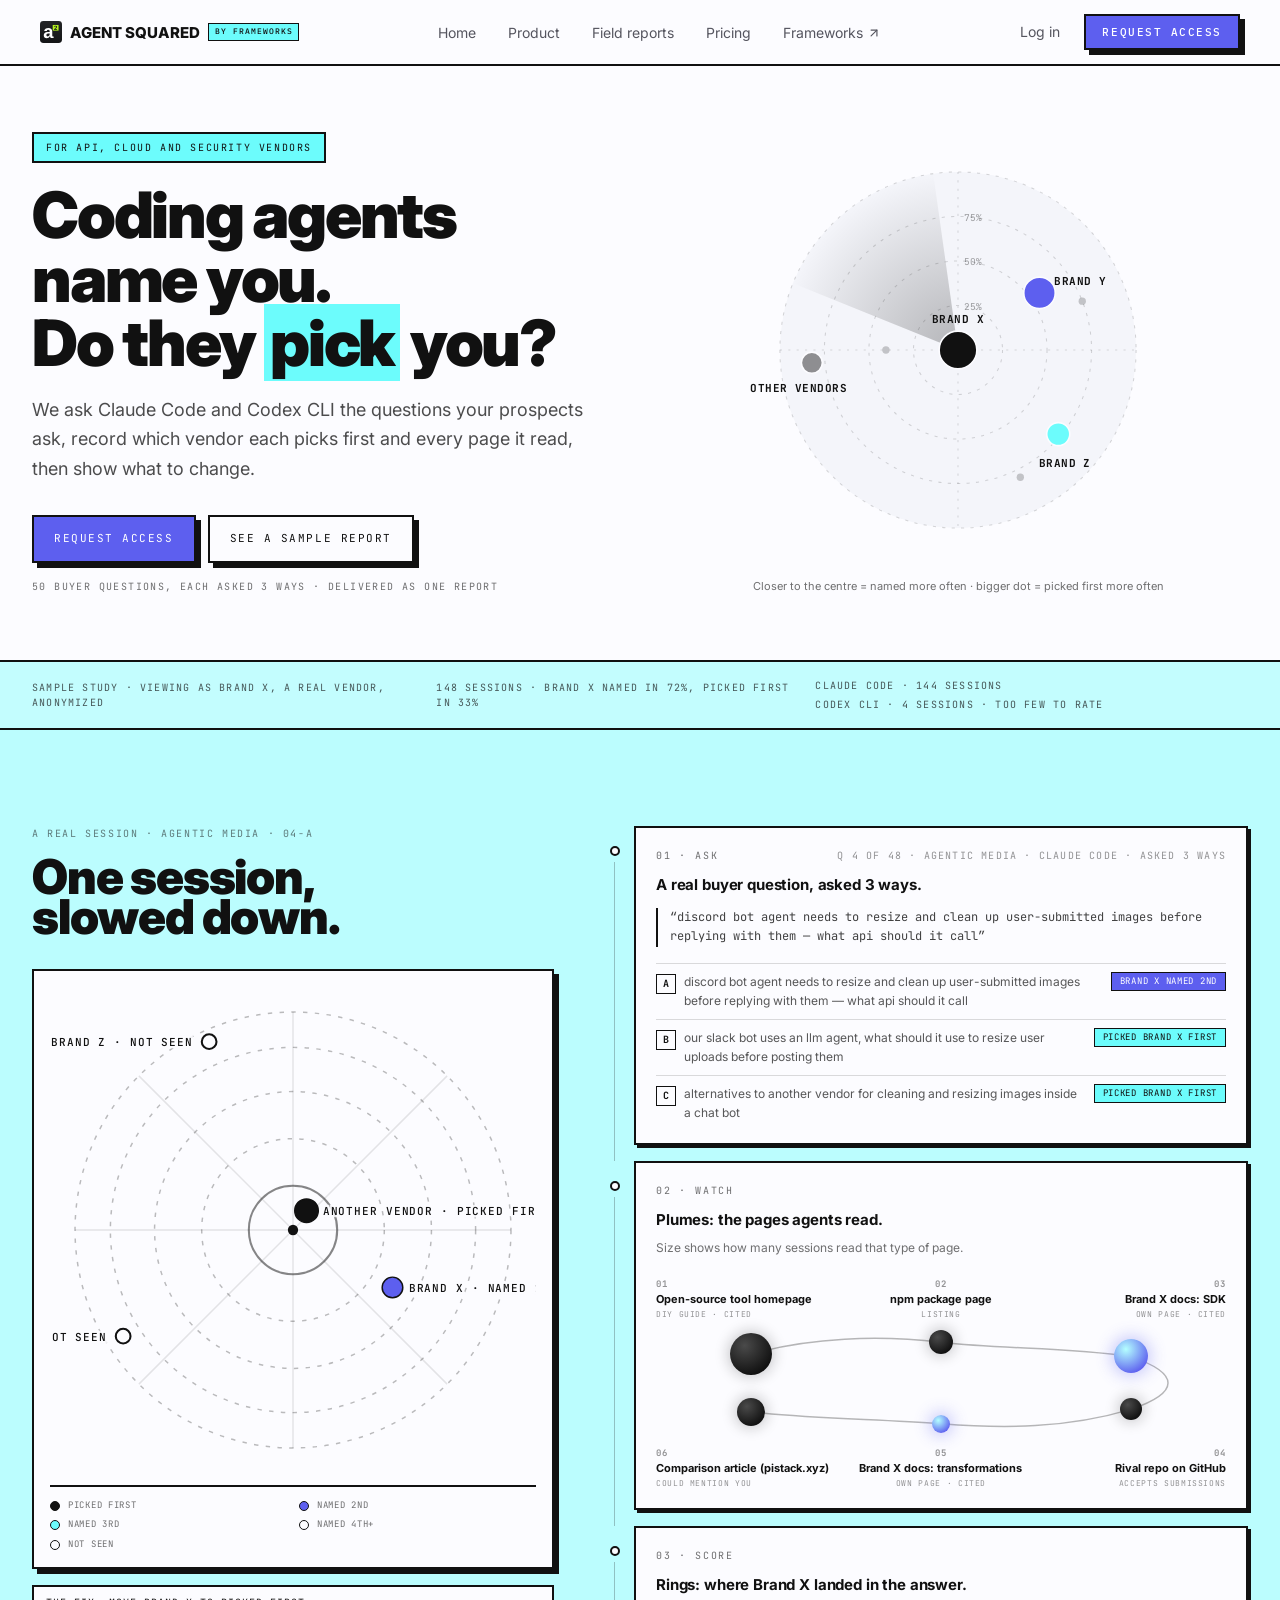
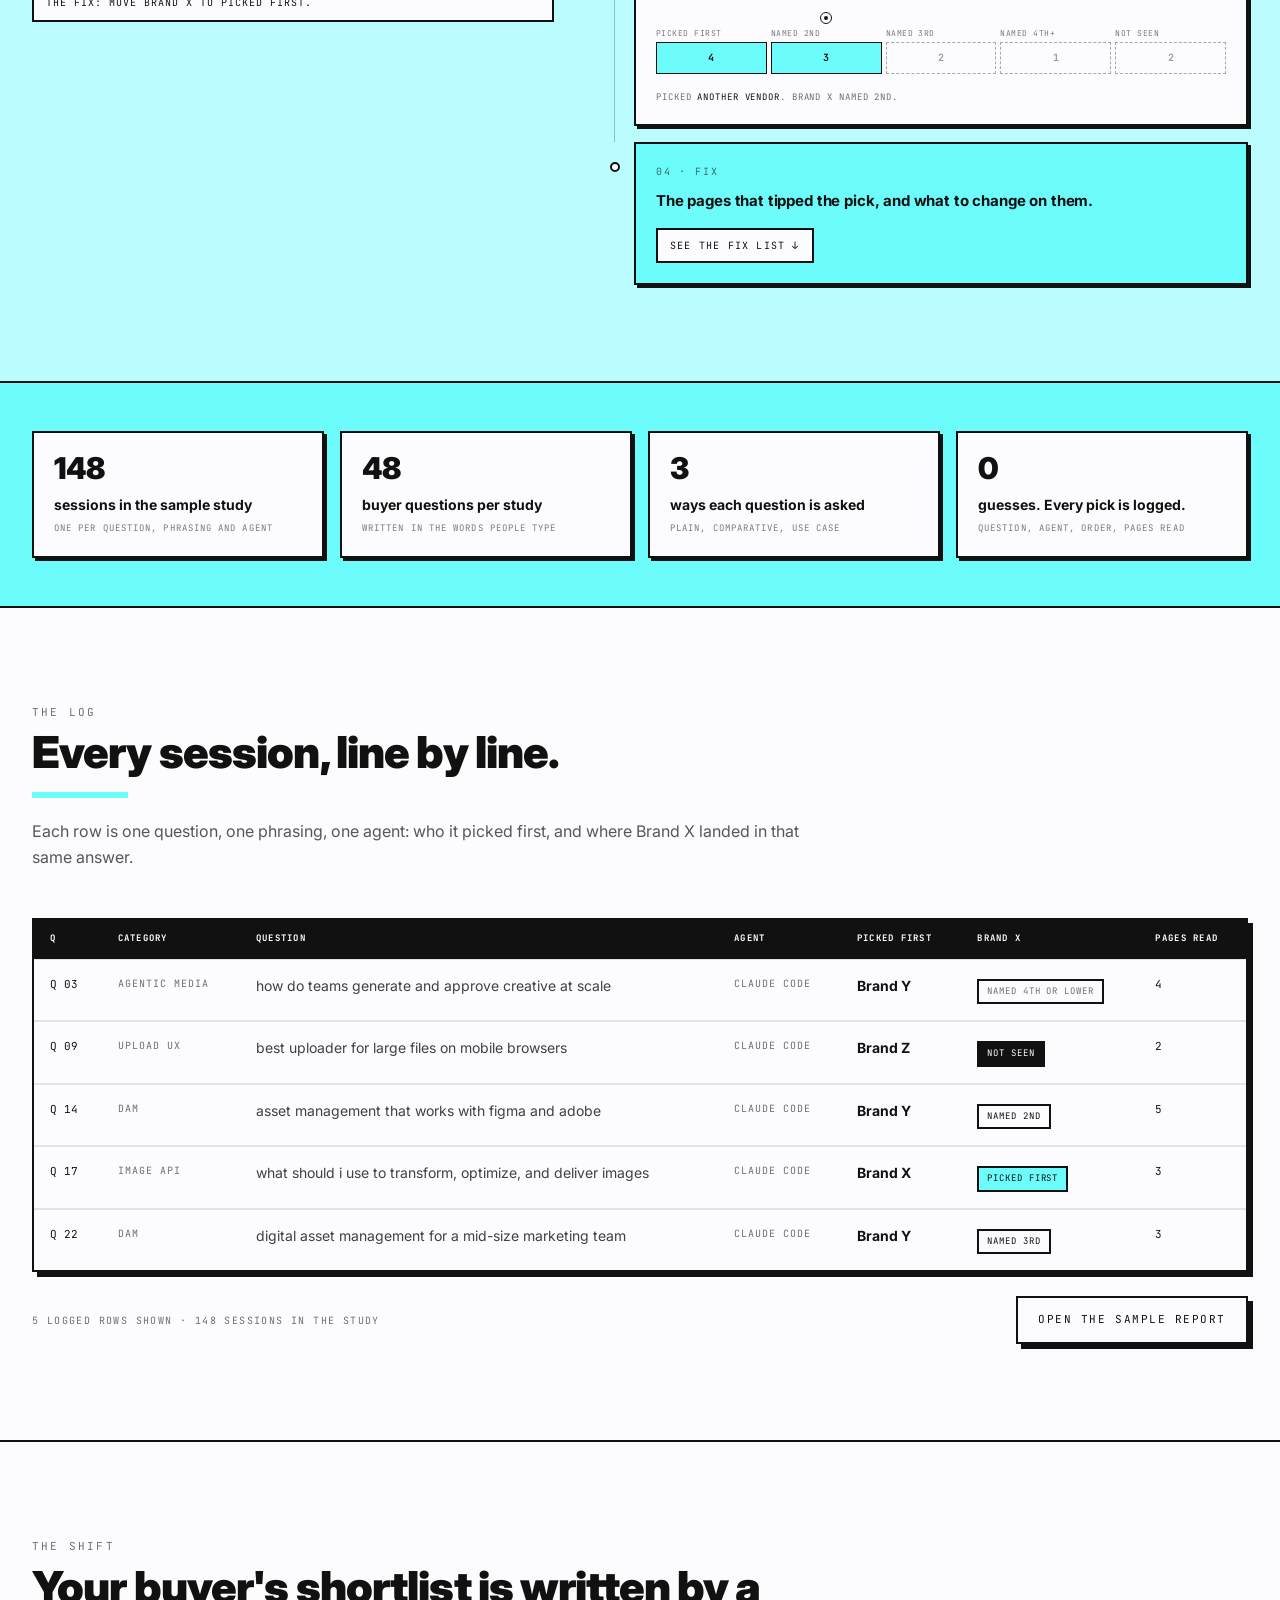
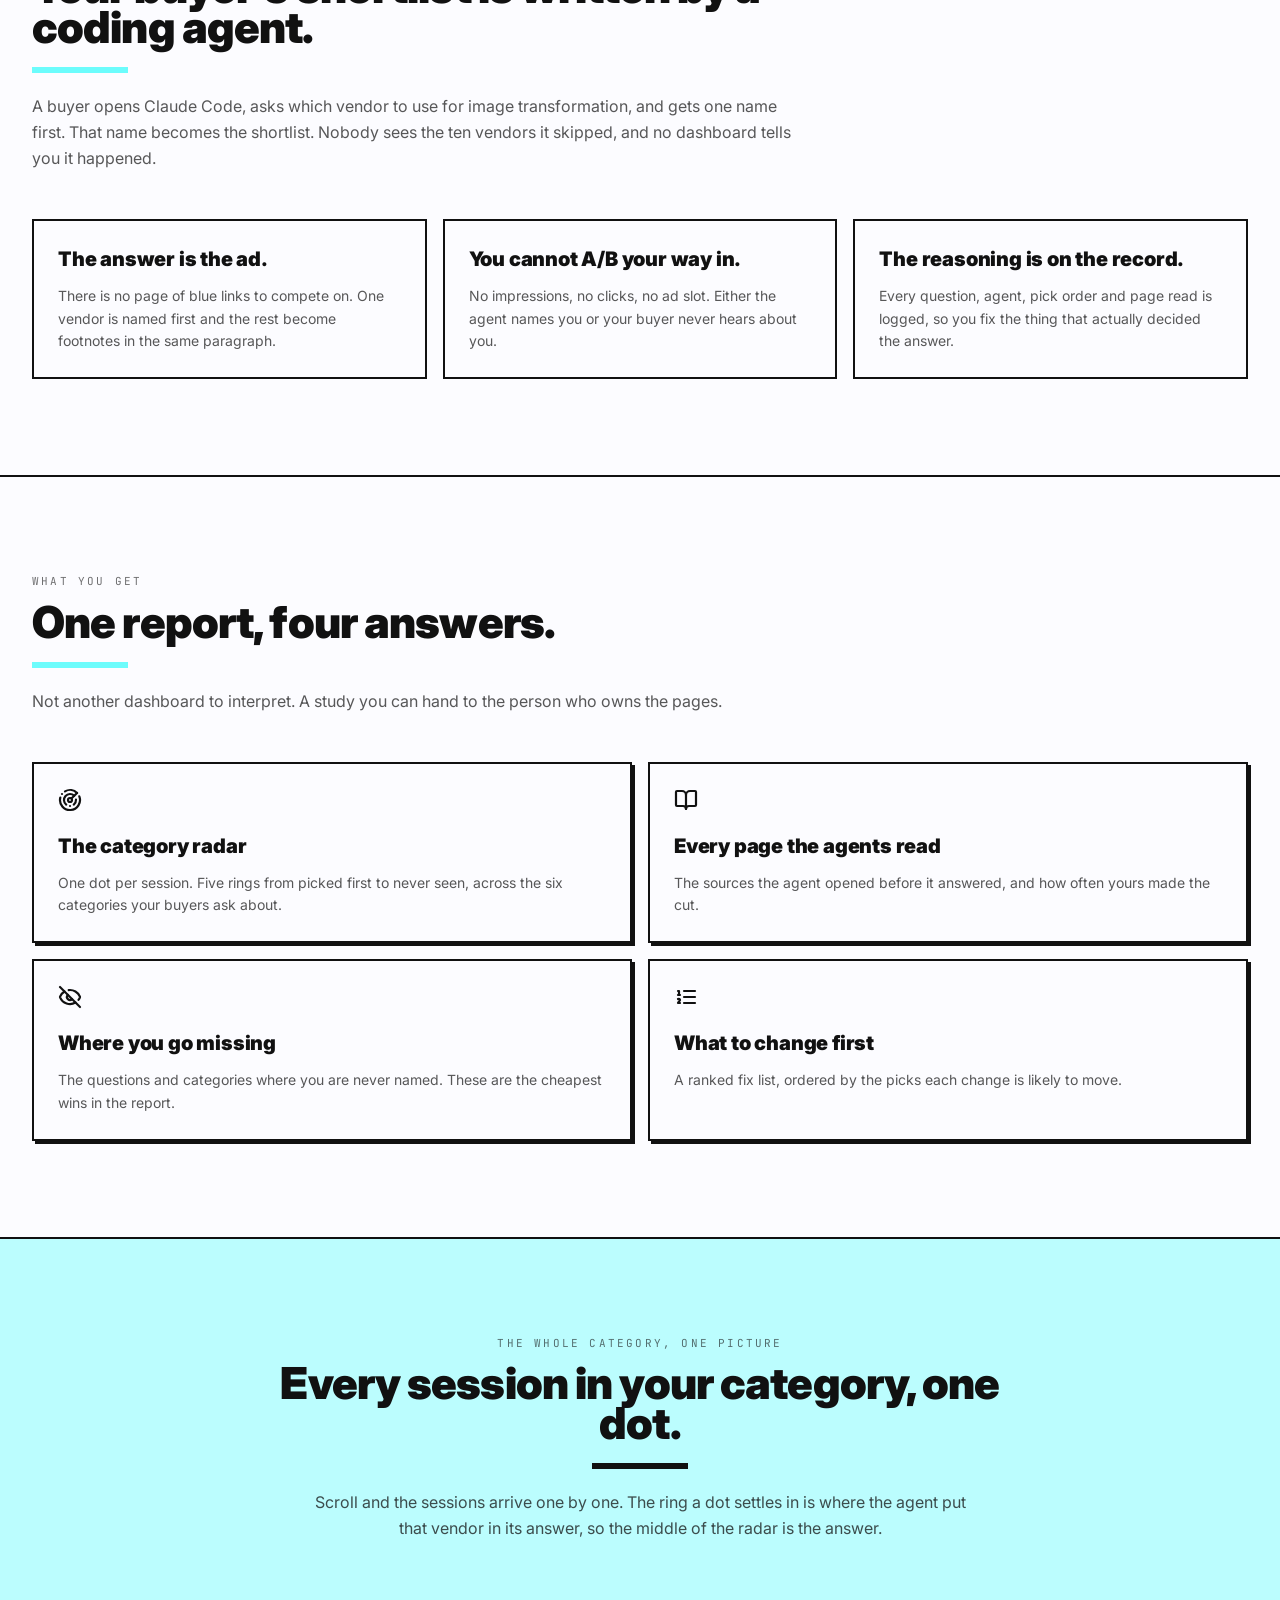
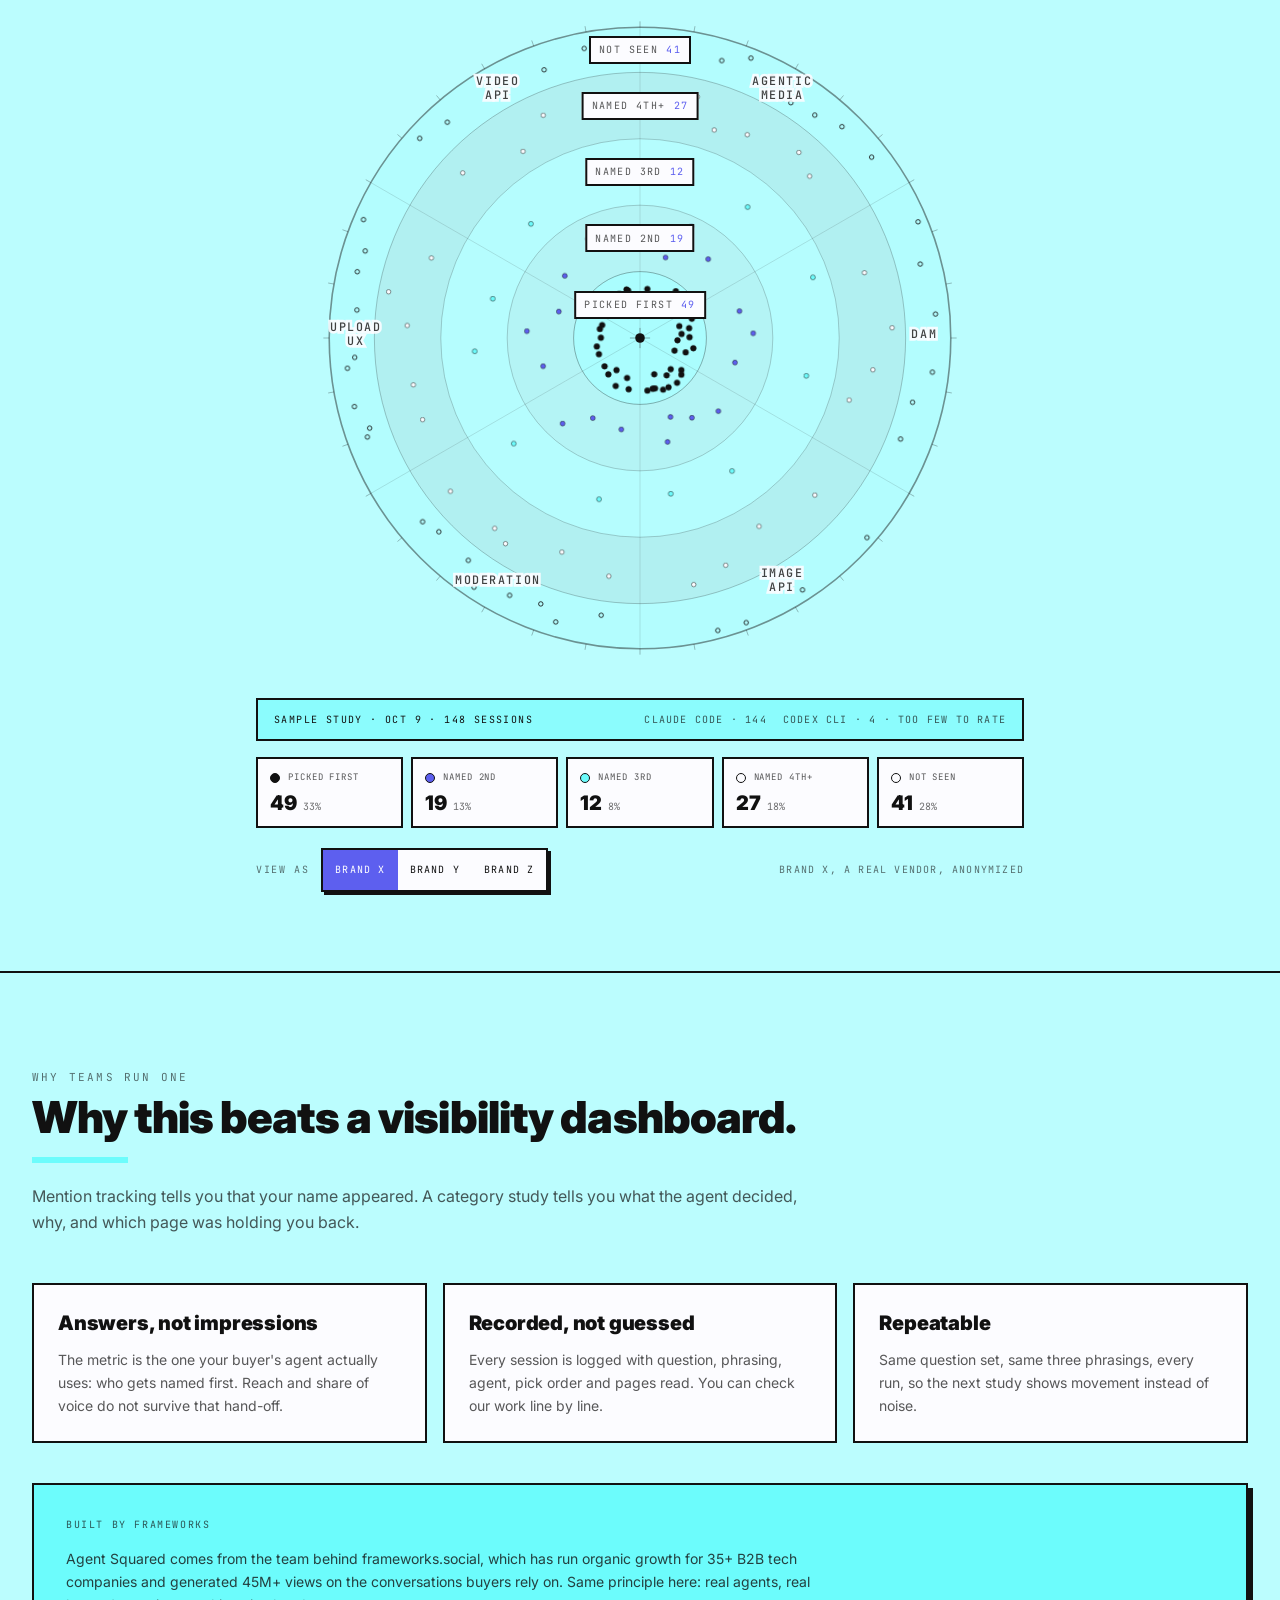
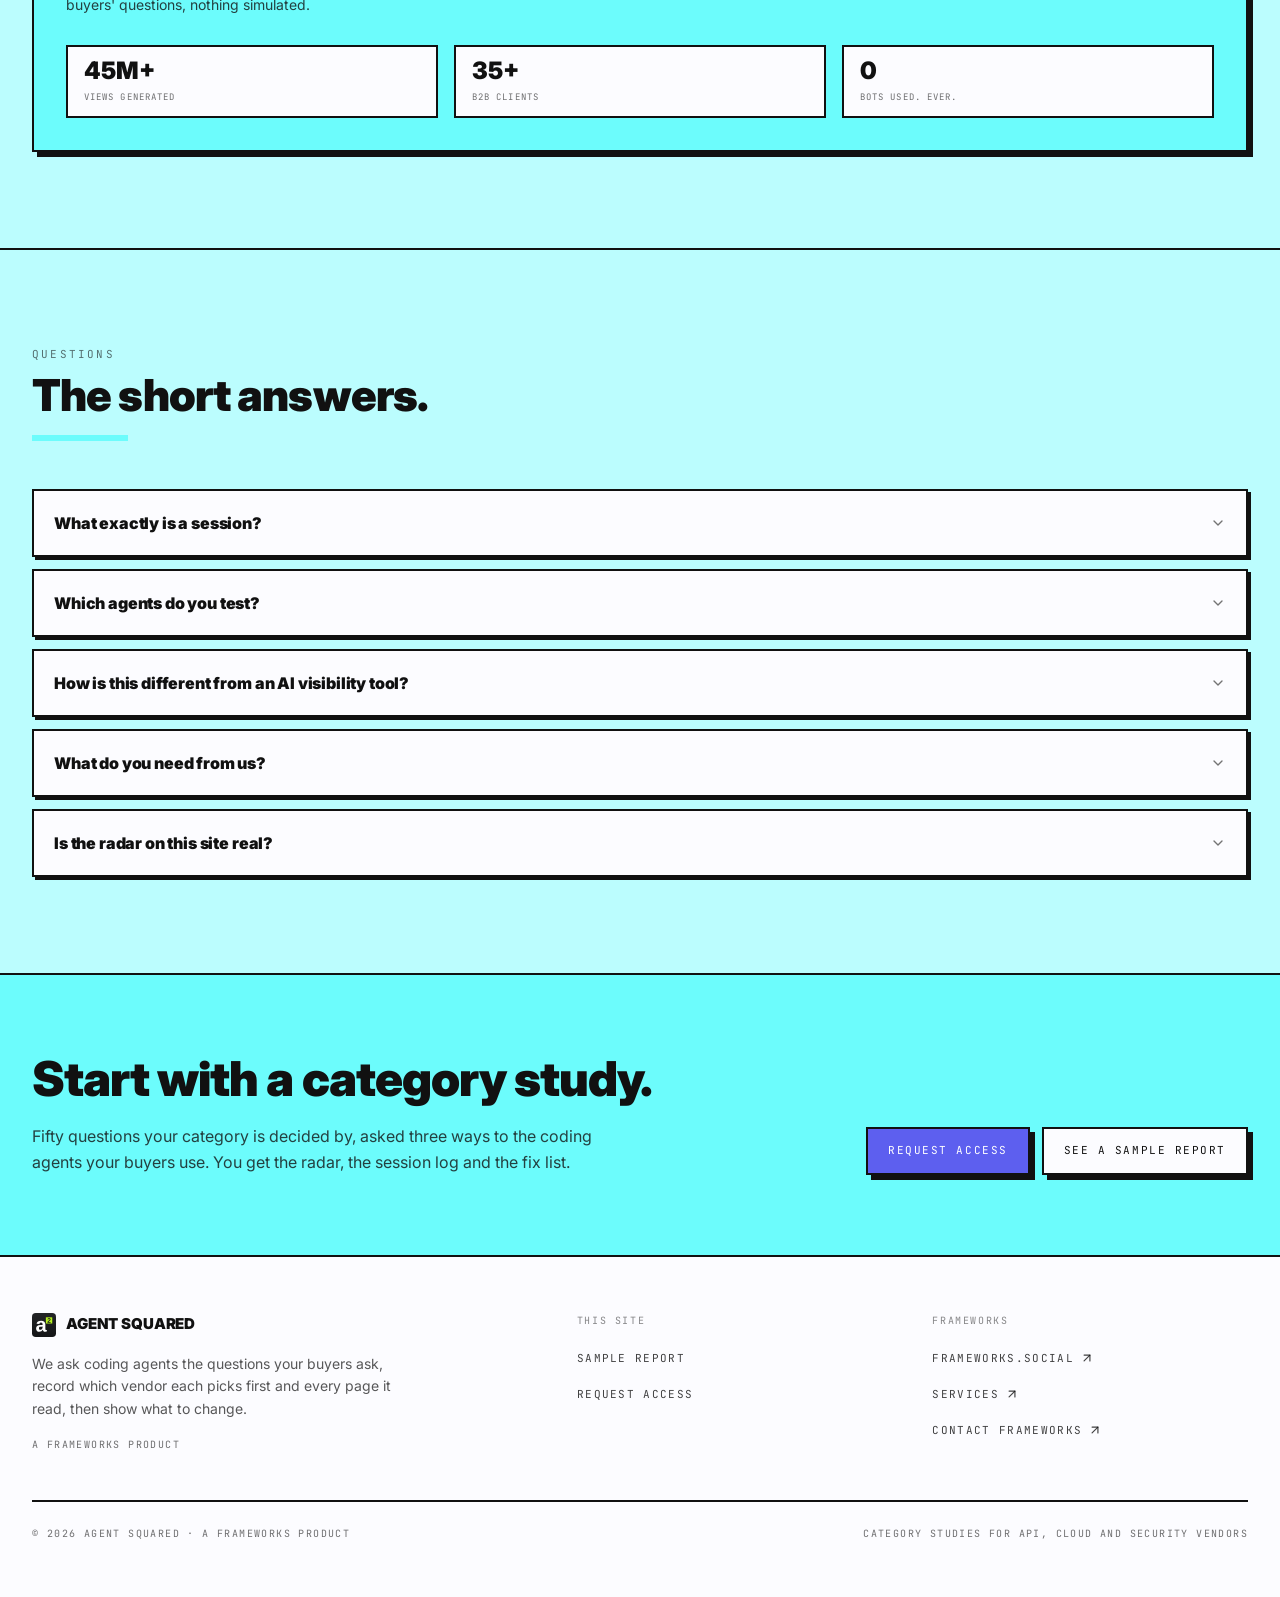
==== commit 54a596d3: "feat: add Home to the nav Home is now the first item in the desktop nav and the mobile menu on every" ====
--- a/site/index.html
+++ b/site/index.html
@@ -21,6 +21,7 @@
       <a href="https://frameworks.social" target="_blank" rel="noreferrer" class="site-header__badge">By Frameworks</a>
     </div>
     <ul class="site-header__links">
+      <li><a href="./" class="site-header__link">Home</a></li>
       <li><a href="#product" class="site-header__link">Product</a></li>
       <li><a href="#field-report" class="site-header__link">Field reports</a></li>
       <li><a href="#" class="site-header__link">Pricing</a></li>
@@ -34,6 +35,7 @@
   </nav>
   <div id="mobile-menu" class="site-header__menu" hidden="">
     <ul>
+      <li><a href="./">Home</a></li>
       <li><a href="#product">Product</a></li>
       <li><a href="#field-report">Field reports</a></li>
       <li><a href="#">Pricing</a></li>
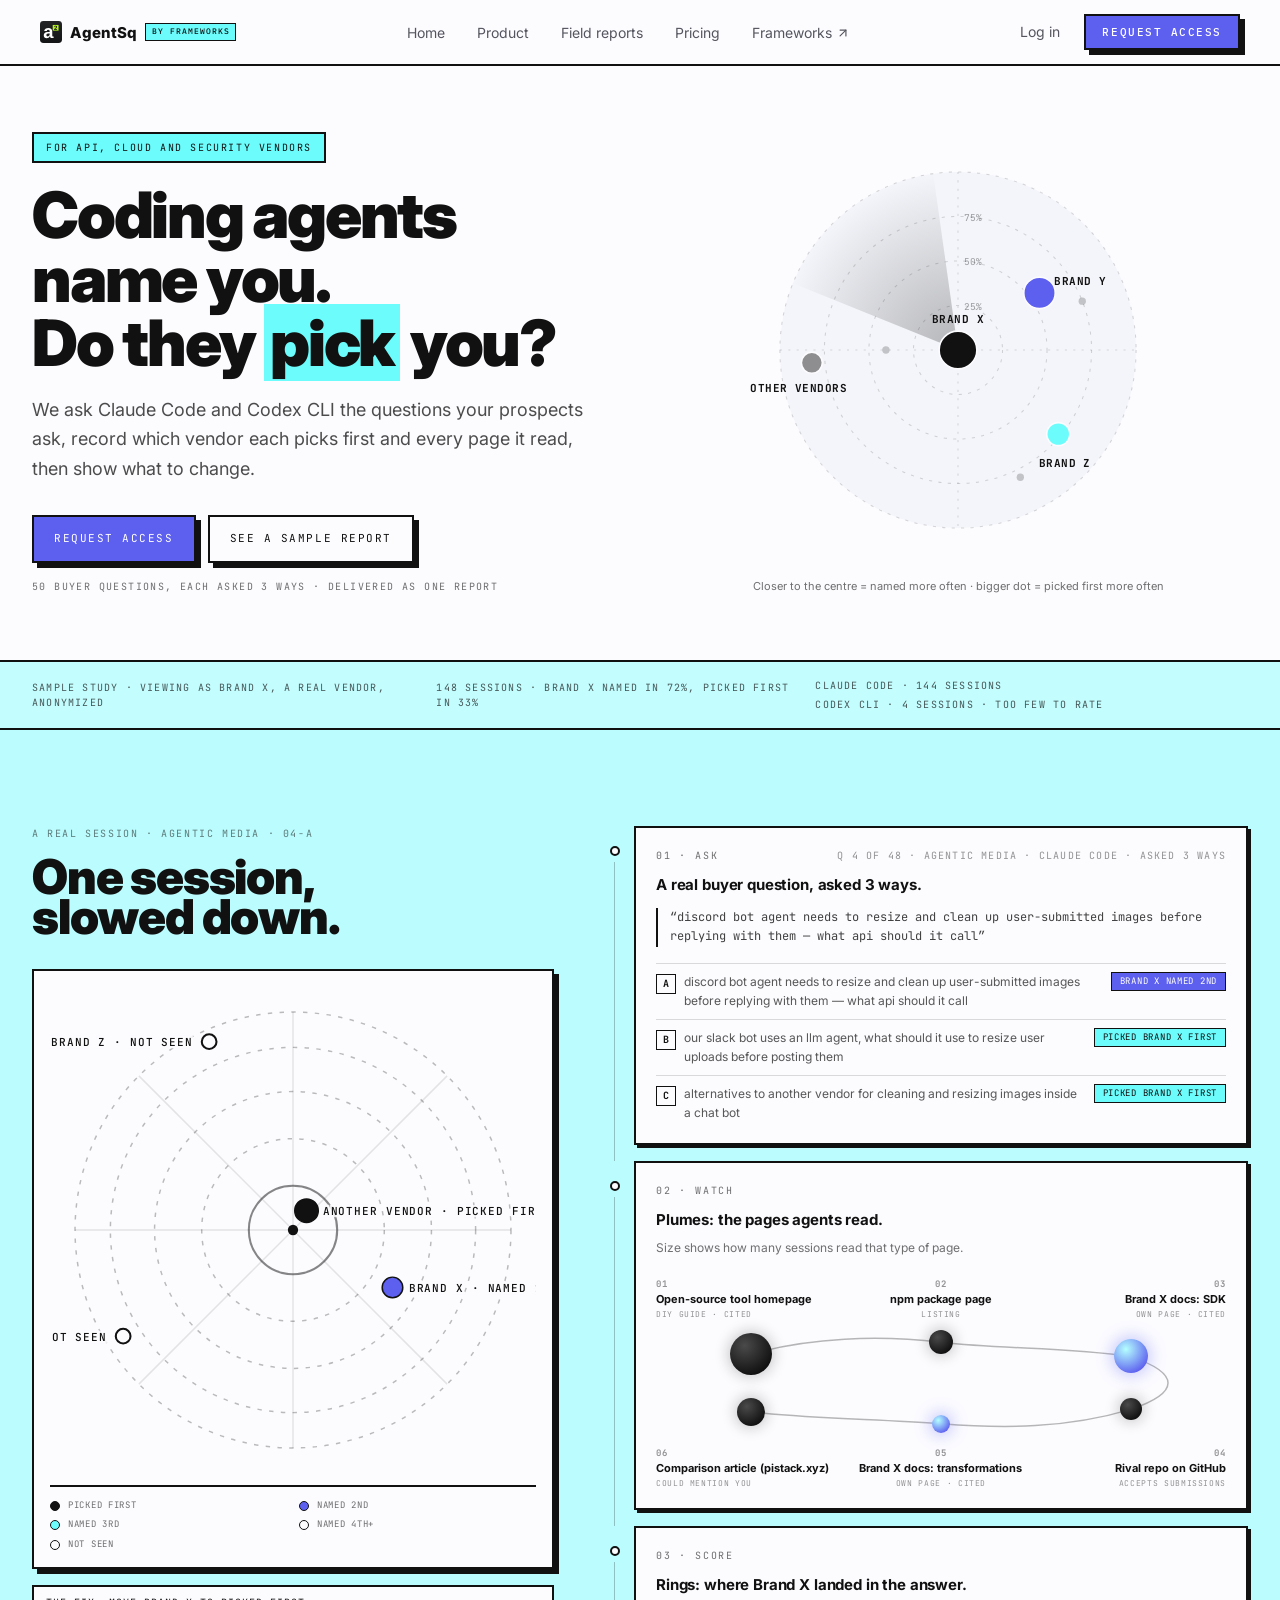
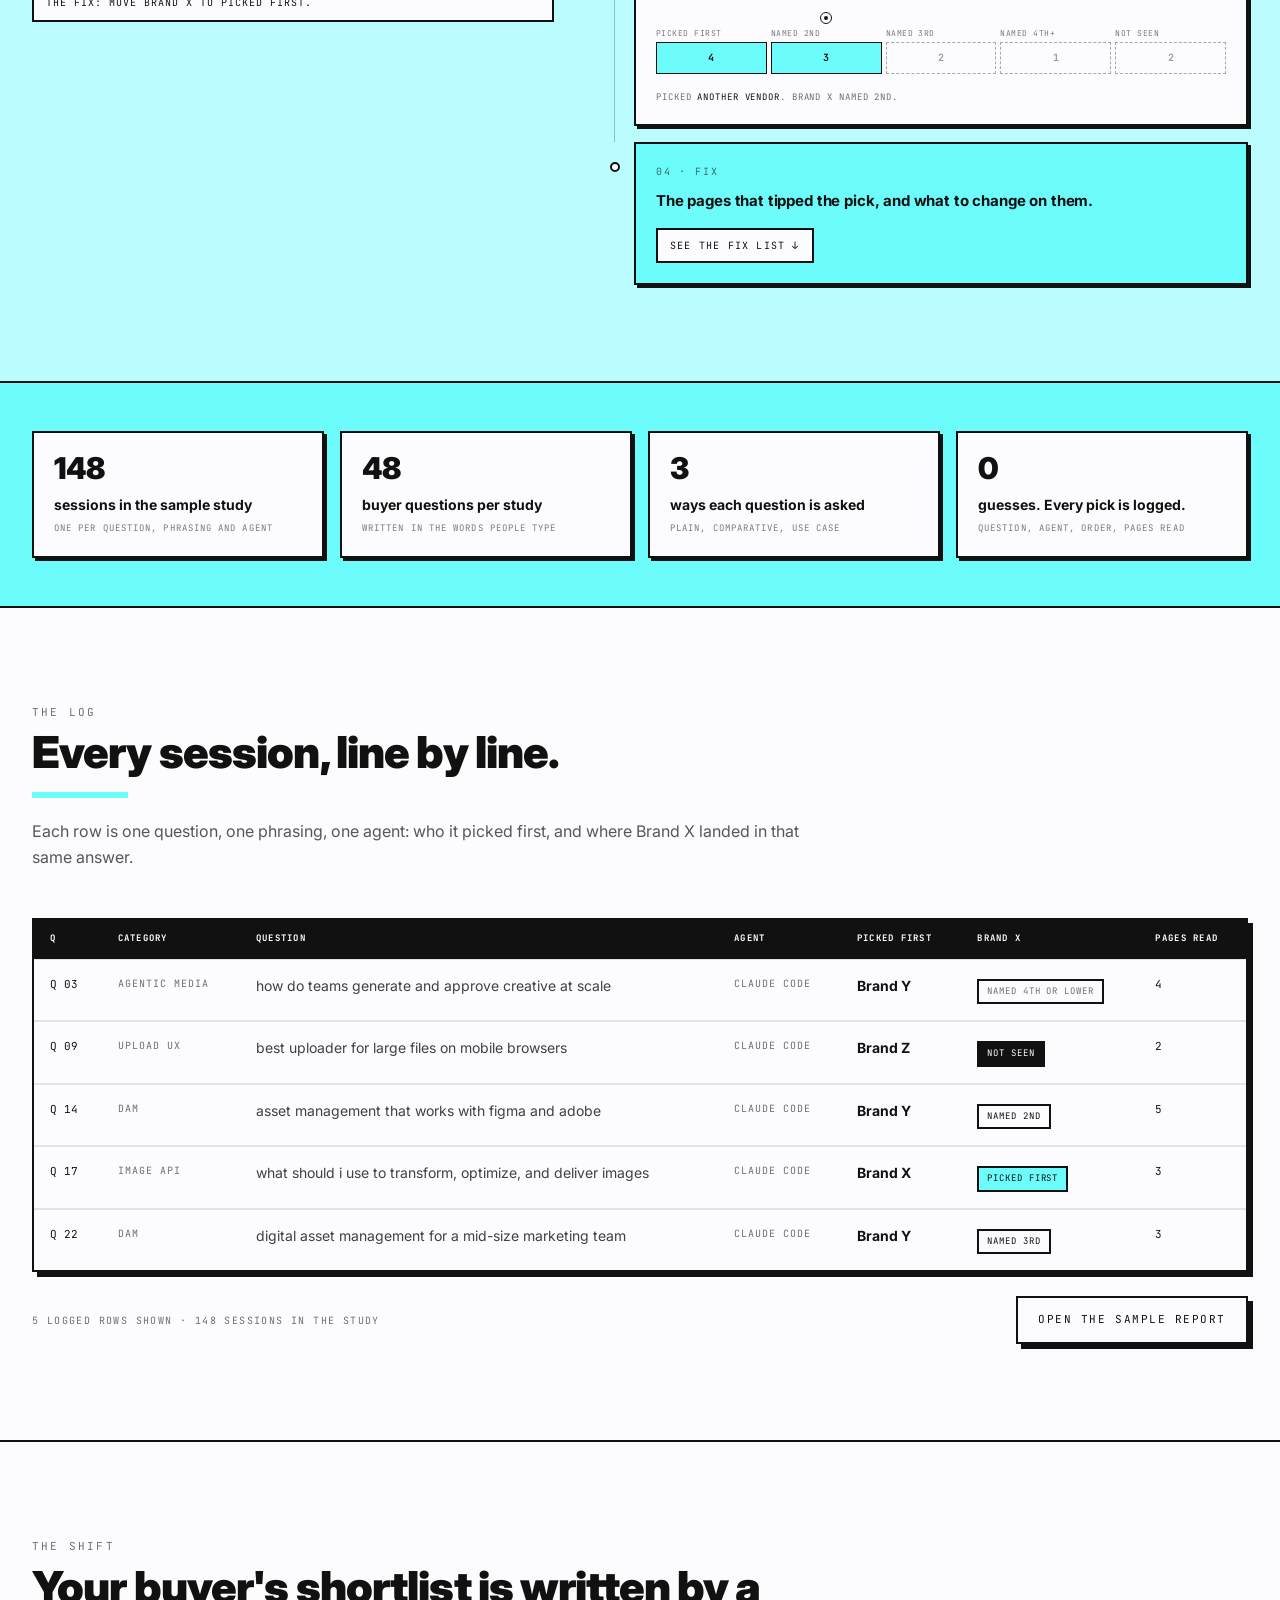
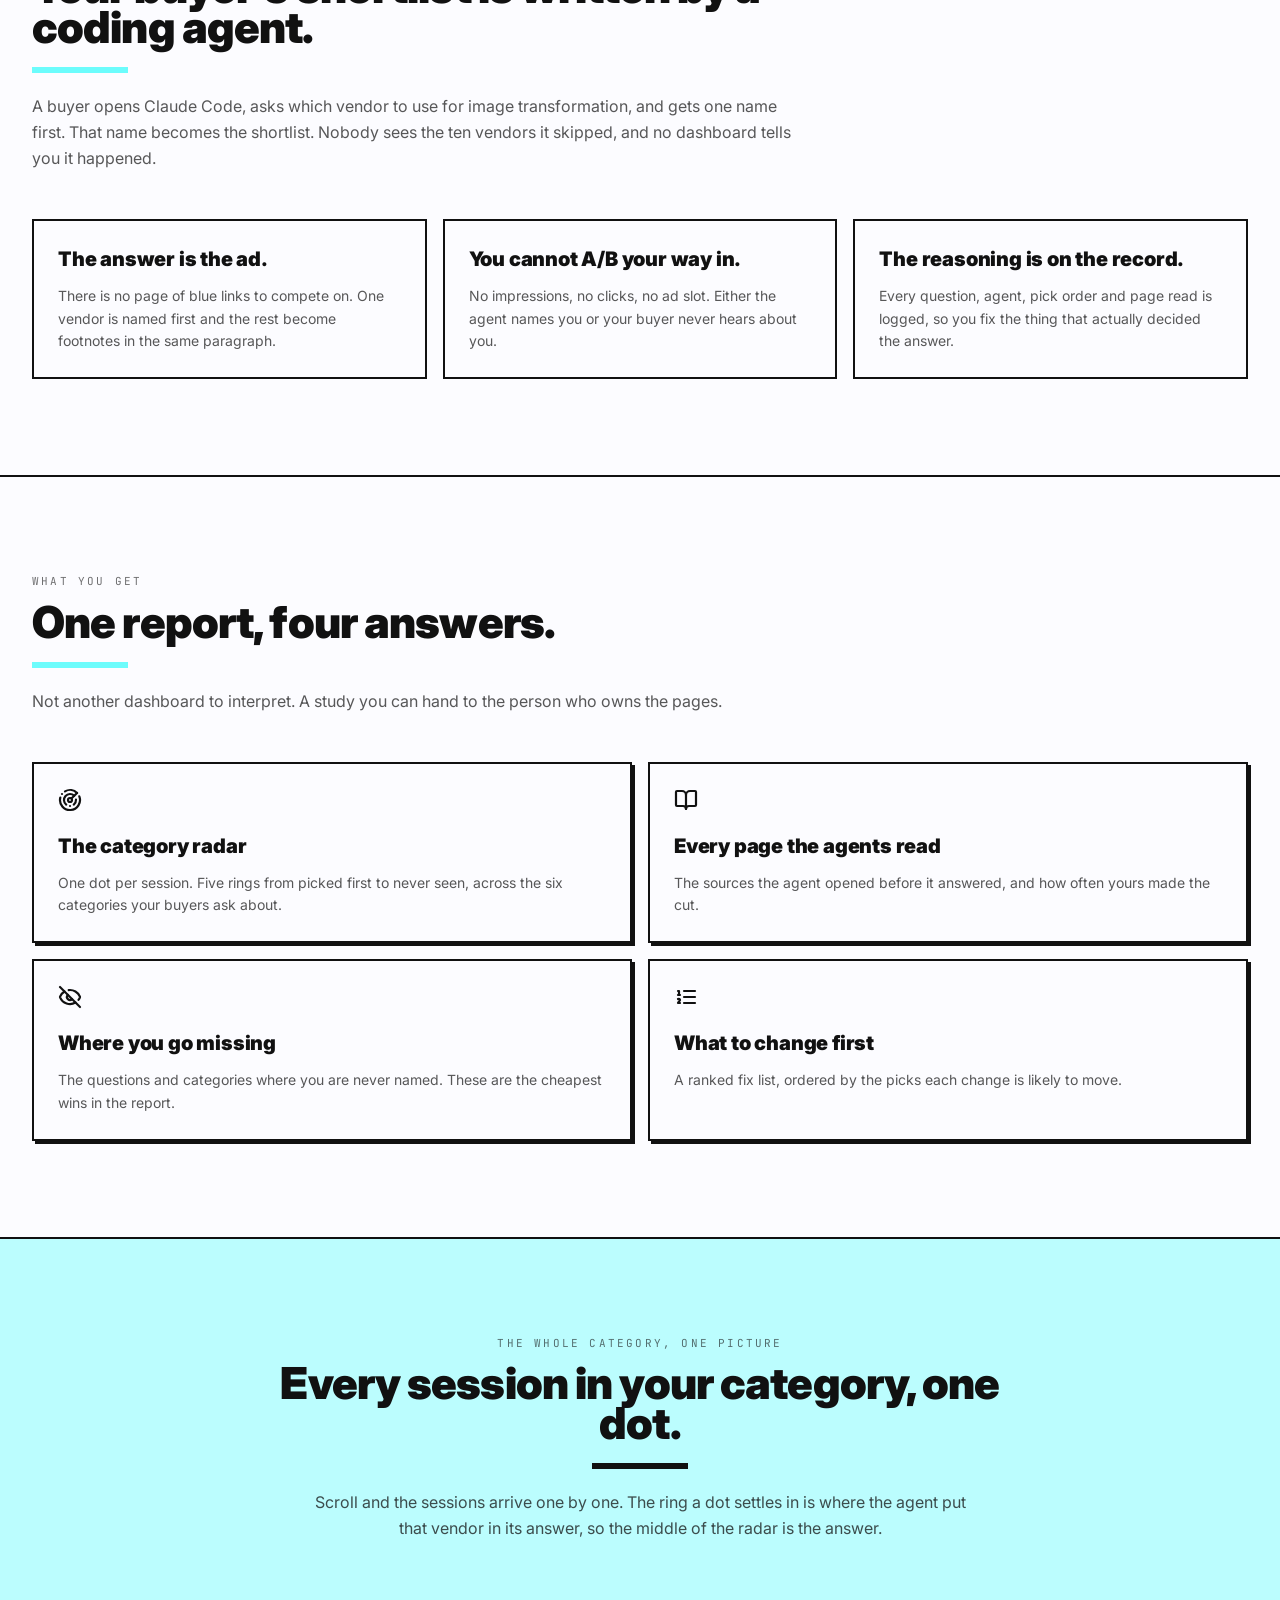
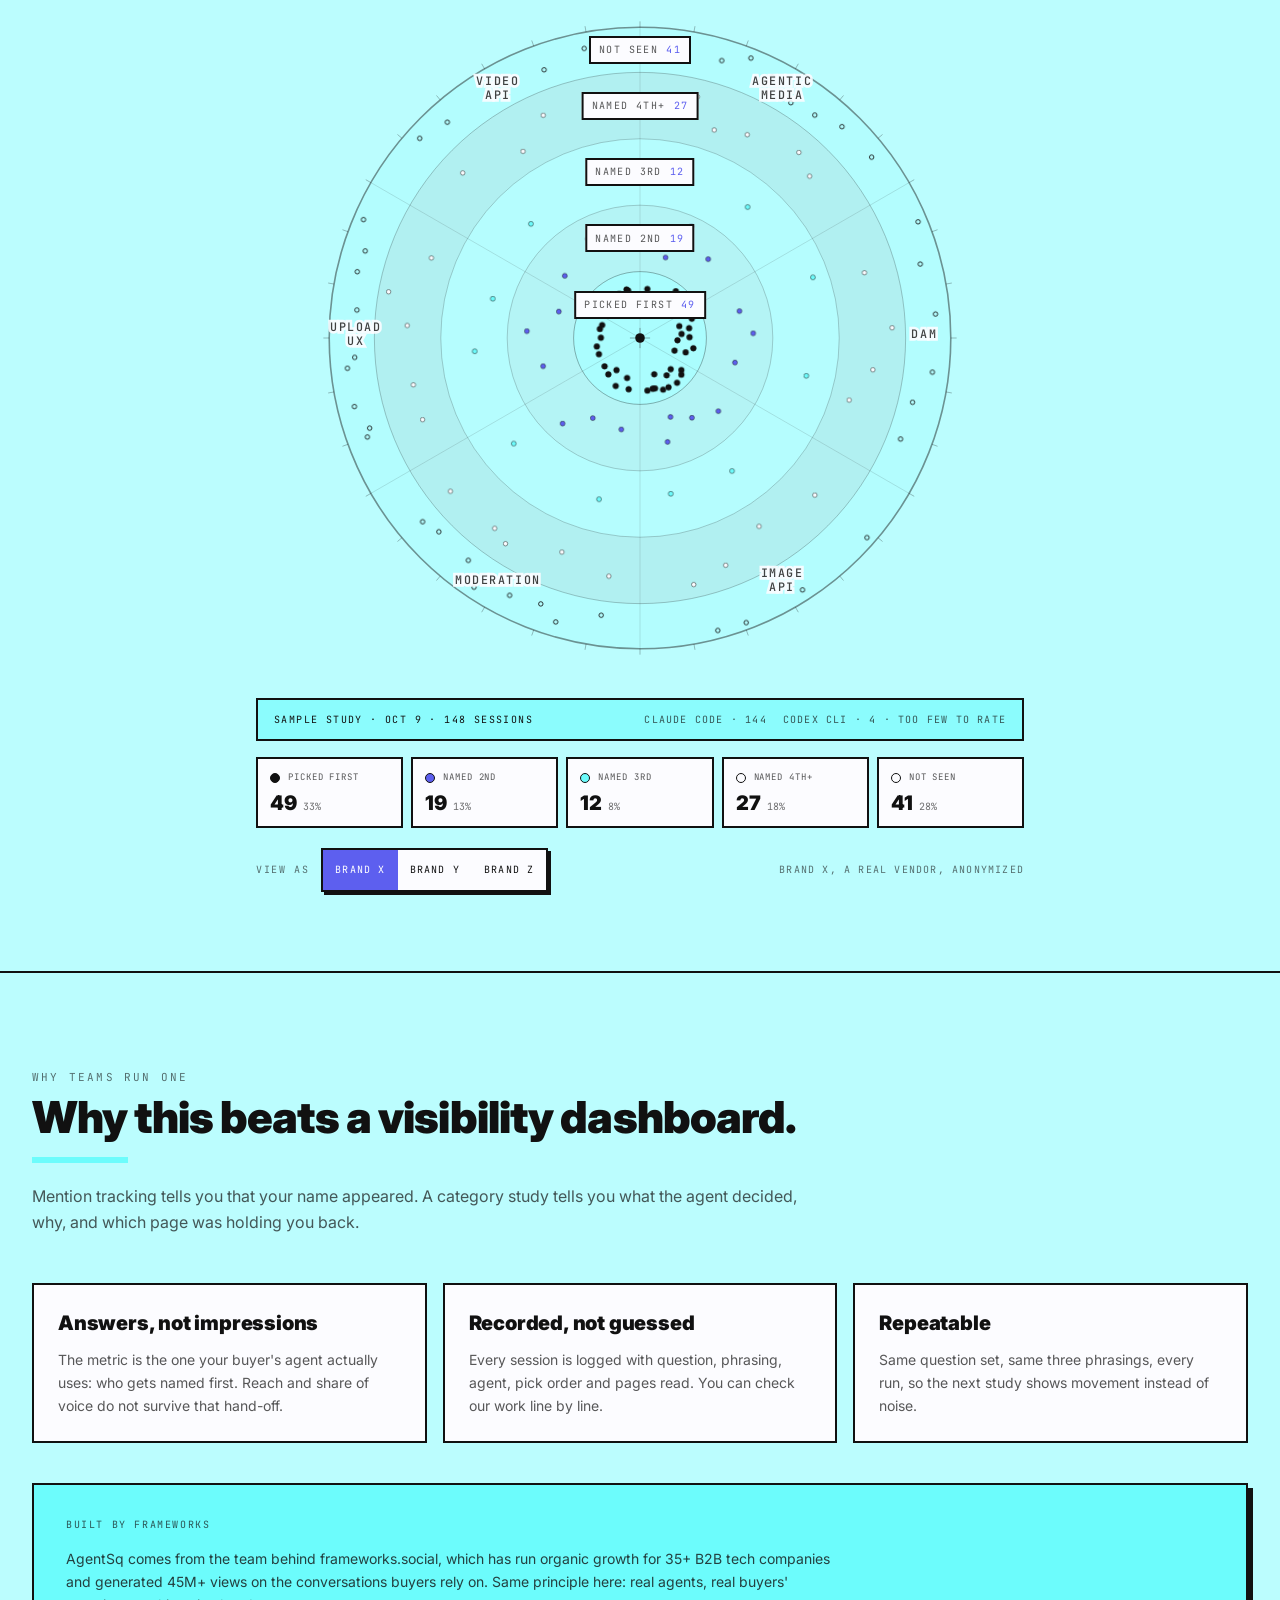
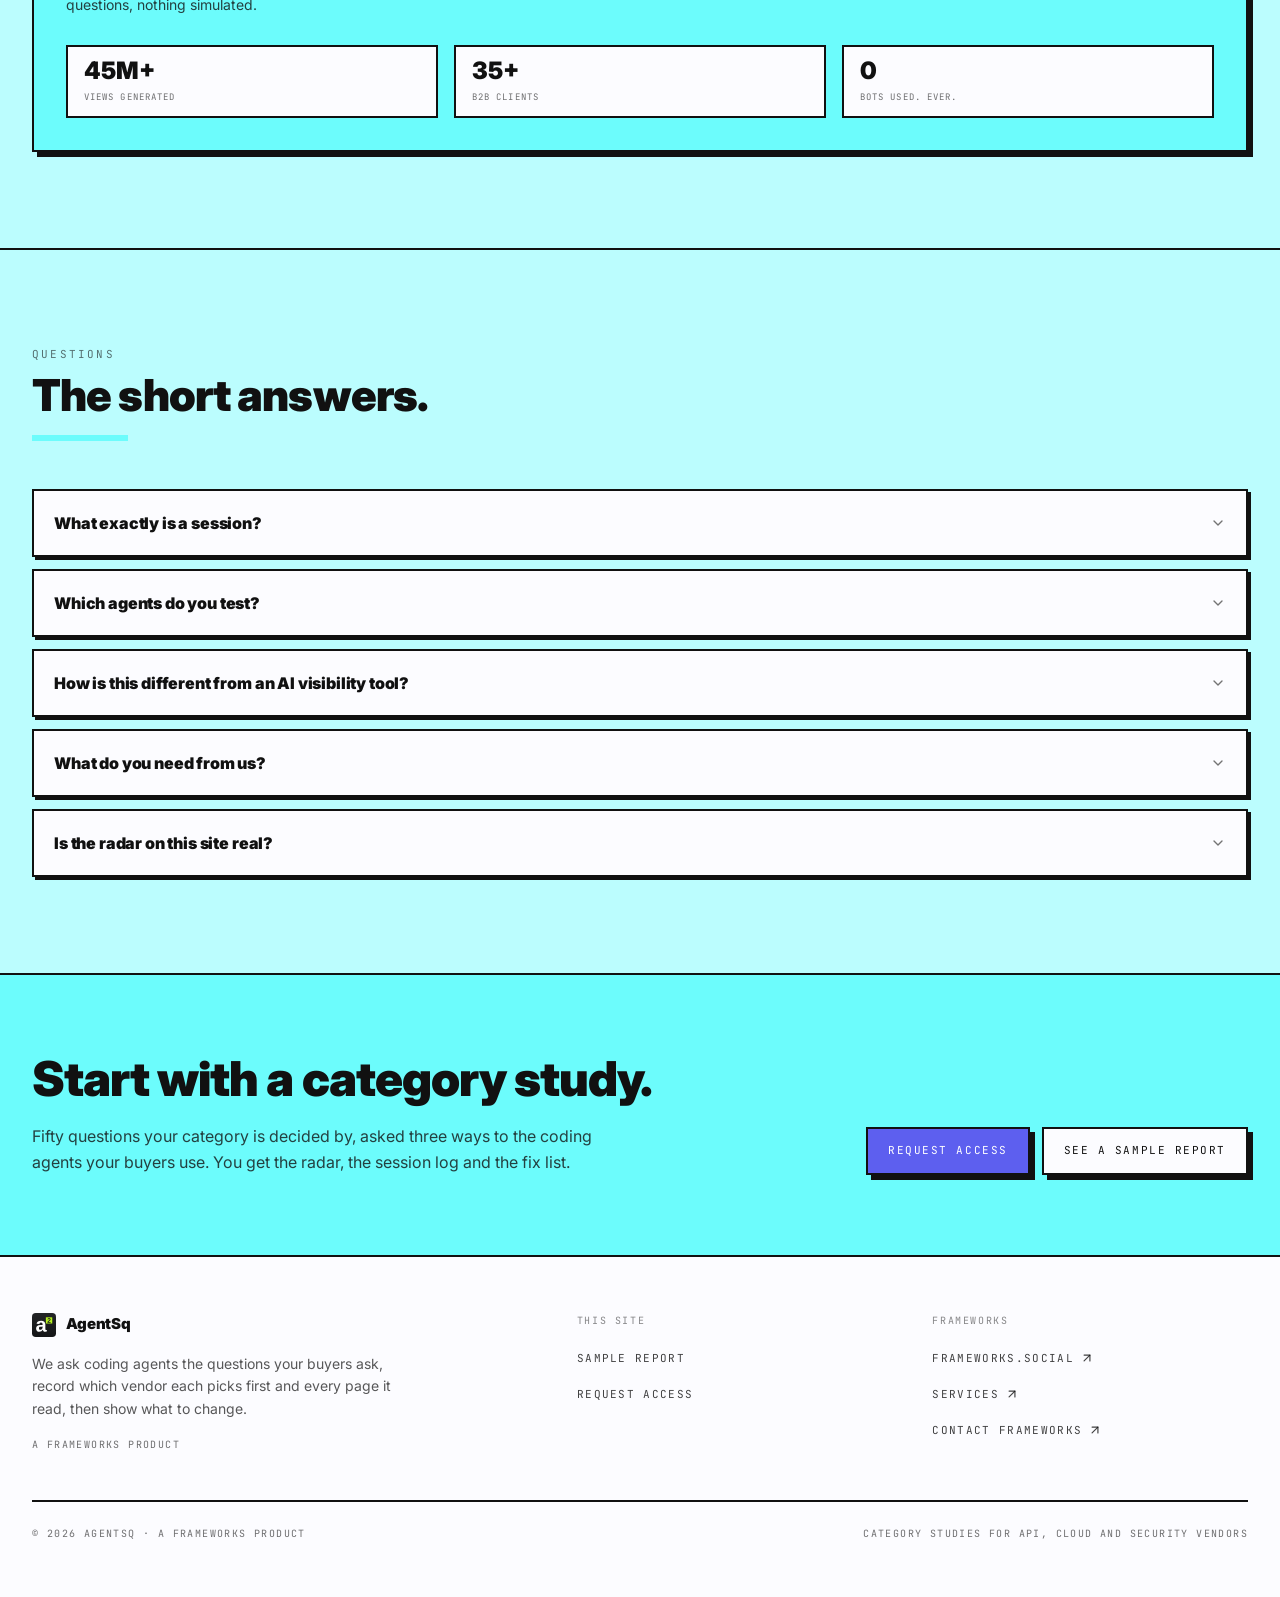
==== commit d2fdefc0: "chore: rename the brand to AgentSq, as on staging Every page's title, header, footer and text, the r" ====
--- a/site/index.html
+++ b/site/index.html
@@ -3,8 +3,8 @@
 <head>
 <meta charset="utf-8">
 <meta name="viewport" content="width=device-width,initial-scale=1">
-<title>Agent Squared</title>
-<meta name="description" content="Agent Squared asks coding agents the questions your buyers ask, records which vendor each picks first and every page it read, then shows what to change.">
+<title>AgentSq</title>
+<meta name="description" content="AgentSq asks coding agents the questions your buyers ask, records which vendor each picks first and every page it read, then shows what to change.">
 <link rel="icon" href="icon.svg" sizes="any" type="image/svg+xml">
 <link rel="preconnect" href="https://fonts.googleapis.com">
 <link rel="preconnect" href="https://fonts.gstatic.com" crossorigin>
@@ -17,7 +17,7 @@
 <header class="site-header" data-site-header="" data-section="Nav">
   <nav class="site-header__bar" aria-label="Primary">
     <div class="site-header__brand">
-      <a href="#" class="site-header__home" aria-label="Agent Squared, home"><svg xmlns="http://www.w3.org/2000/svg" class="site-header__mark" aria-hidden="true" focusable="false" viewBox="0 0 64 64"><defs><linearGradient id="a2g-h" x1="0" y1="0" x2="0" y2="1"><stop offset="0" stop-color="#232426"/><stop offset="1" stop-color="#141517"/></linearGradient></defs><rect width="64" height="64" rx="10" fill="url(#a2g-h)"/><path fill="#FFFFFF" d="M19.65 50Q15.52 50 13.21 47.75Q10.89 45.5 10.89 41.43Q10.89 37.01 13.77 34.7Q16.65 32.38 22.12 32.33L28.25 32.23V30.78Q28.25 27.99 27.27 26.64Q26.3 25.29 24.09 25.29Q22.04 25.29 21.08 26.22Q20.12 27.15 19.89 29.31L12.18 28.94Q12.89 24.79 15.98 22.64Q19.07 20.5 24.41 20.5Q29.8 20.5 32.72 23.16Q35.64 25.81 35.64 30.7V41.06Q35.64 43.45 36.17 44.36Q36.71 45.27 37.98 45.27Q38.82 45.27 39.61 45.11V49.11Q38.95 49.26 38.42 49.4Q37.9 49.53 37.37 49.61Q36.84 49.68 36.25 49.74Q35.66 49.79 34.87 49.79Q32.09 49.79 30.76 48.42Q29.43 47.06 29.17 44.4H29.01Q25.91 50 19.65 50ZM28.25 36.3 24.46 36.35Q21.88 36.46 20.81 36.92Q19.73 37.38 19.16 38.33Q18.6 39.27 18.6 40.85Q18.6 42.87 19.53 43.86Q20.46 44.85 22.02 44.85Q23.75 44.85 25.18 43.9Q26.62 42.95 27.43 41.28Q28.25 39.61 28.25 37.75Z"/><rect x="37" y="11.5" width="17" height="16.5" fill="#B5F21F"/><path fill="#161718" d="M41.26 25.9V24.22Q41.73 23.18 42.61 22.19Q43.48 21.2 44.8 20.13Q46.08 19.1 46.59 18.43Q47.1 17.75 47.1 17.11Q47.1 15.53 45.51 15.53Q44.73 15.53 44.33 15.94Q43.92 16.36 43.8 17.2L41.36 17.06Q41.57 15.37 42.62 14.49Q43.68 13.6 45.49 13.6Q47.45 13.6 48.5 14.49Q49.55 15.39 49.55 17.01Q49.55 17.86 49.22 18.55Q48.88 19.23 48.36 19.81Q47.83 20.4 47.19 20.9Q46.55 21.41 45.95 21.89Q45.35 22.37 44.85 22.86Q44.36 23.35 44.12 23.91H49.74V25.9Z"/></svg><span class="site-header__name">Agent Squared</span></a>
+      <a href="#" class="site-header__home" aria-label="AgentSq, home"><svg xmlns="http://www.w3.org/2000/svg" class="site-header__mark" aria-hidden="true" focusable="false" viewBox="0 0 64 64"><defs><linearGradient id="a2g-h" x1="0" y1="0" x2="0" y2="1"><stop offset="0" stop-color="#232426"/><stop offset="1" stop-color="#141517"/></linearGradient></defs><rect width="64" height="64" rx="10" fill="url(#a2g-h)"/><path fill="#FFFFFF" d="M19.65 50Q15.52 50 13.21 47.75Q10.89 45.5 10.89 41.43Q10.89 37.01 13.77 34.7Q16.65 32.38 22.12 32.33L28.25 32.23V30.78Q28.25 27.99 27.27 26.64Q26.3 25.29 24.09 25.29Q22.04 25.29 21.08 26.22Q20.12 27.15 19.89 29.31L12.18 28.94Q12.89 24.79 15.98 22.64Q19.07 20.5 24.41 20.5Q29.8 20.5 32.72 23.16Q35.64 25.81 35.64 30.7V41.06Q35.64 43.45 36.17 44.36Q36.71 45.27 37.98 45.27Q38.82 45.27 39.61 45.11V49.11Q38.95 49.26 38.42 49.4Q37.9 49.53 37.37 49.61Q36.84 49.68 36.25 49.74Q35.66 49.79 34.87 49.79Q32.09 49.79 30.76 48.42Q29.43 47.06 29.17 44.4H29.01Q25.91 50 19.65 50ZM28.25 36.3 24.46 36.35Q21.88 36.46 20.81 36.92Q19.73 37.38 19.16 38.33Q18.6 39.27 18.6 40.85Q18.6 42.87 19.53 43.86Q20.46 44.85 22.02 44.85Q23.75 44.85 25.18 43.9Q26.62 42.95 27.43 41.28Q28.25 39.61 28.25 37.75Z"/><rect x="37" y="11.5" width="17" height="16.5" fill="#B5F21F"/><path fill="#161718" d="M41.26 25.9V24.22Q41.73 23.18 42.61 22.19Q43.48 21.2 44.8 20.13Q46.08 19.1 46.59 18.43Q47.1 17.75 47.1 17.11Q47.1 15.53 45.51 15.53Q44.73 15.53 44.33 15.94Q43.92 16.36 43.8 17.2L41.36 17.06Q41.57 15.37 42.62 14.49Q43.68 13.6 45.49 13.6Q47.45 13.6 48.5 14.49Q49.55 15.39 49.55 17.01Q49.55 17.86 49.22 18.55Q48.88 19.23 48.36 19.81Q47.83 20.4 47.19 20.9Q46.55 21.41 45.95 21.89Q45.35 22.37 44.85 22.86Q44.36 23.35 44.12 23.91H49.74V25.9Z"/></svg><span class="site-header__name">AgentSq</span></a>
       <a href="https://frameworks.social" target="_blank" rel="noreferrer" class="site-header__badge">By Frameworks</a>
     </div>
     <ul class="site-header__links">
@@ -45,8 +45,8 @@
     <a href="request-access/" class="site-header__cta">Request access</a>
   </div>
 </header>
-<main class="site-main flex-1"><section class="border-b-2 border-ink bg-paper"><div class="mx-auto grid max-w-7xl items-center gap-8 px-5 py-12 sm:px-8 md:grid-cols-2 md:gap-10 lg:gap-14 lg:py-16"><div><p class="inline-flex border-2 border-ink bg-signal px-3 py-1.5 font-mono text-[10px] uppercase tracking-[0.16em]">For API, cloud and security vendors</p><h1 class="mt-5 text-[2.6rem] font-black leading-[0.96] tracking-[-0.035em] sm:text-5xl md:text-[2.7rem] lg:text-[3.5rem] xl:text-[4rem]">Coding agents name you.<br>Do they <span class="bg-signal px-1.5">pick</span> you?</h1><p class="mt-5 max-w-xl text-lg leading-relaxed text-ink/75">We ask Claude Code and Codex CLI the questions your prospects ask, record which vendor each picks first and every page it read, then show what to change.</p><div class="mt-8 flex flex-wrap gap-3"><a class="inline-flex min-h-[48px] items-center justify-center gap-2 border-2 border-ink px-5 py-3 text-center font-mono text-[11px] uppercase leading-tight tracking-[0.14em] transition-transform duration-150 hover:-translate-y-[2px] active:translate-y-0 bg-electric text-white fw-shadow" href="request-access/">Request access</a><a class="inline-flex min-h-[48px] items-center justify-center gap-2 border-2 border-ink px-5 py-3 text-center font-mono text-[11px] uppercase leading-tight tracking-[0.14em] transition-transform duration-150 hover:-translate-y-[2px] active:translate-y-0 bg-paper text-ink fw-shadow" href="sample-report/">See a sample report</a></div><p class="mt-4 font-mono text-[10px] uppercase tracking-[0.14em] text-ink/60">50 buyer questions, each asked 3 ways · delivered as one report</p></div><div><svg viewBox="0 0 420 420" class="mx-auto block h-auto w-full max-w-[440px]" role="img" aria-label="Sample study radar: Brand X sits at the centre, Brand Y, Brand Z and other vendors orbit further out. Closer to the centre means named more often."><defs><radialGradient id="hero-cone" gradientUnits="userSpaceOnUse" cx="210" cy="210" r="170"><stop offset="0" stop-color="#111111" stop-opacity="0.28"></stop><stop offset="1" stop-color="#111111" stop-opacity="0"></stop></radialGradient></defs><circle cx="210" cy="210" r="170" fill="#F4F5FA"></circle><circle cx="210" cy="210" r="42.5" fill="none" stroke="#111111" stroke-opacity="0.16" stroke-width="1" stroke-dasharray="3 6"></circle><circle cx="210" cy="210" r="85" fill="none" stroke="#111111" stroke-opacity="0.16" stroke-width="1" stroke-dasharray="3 6"></circle><circle cx="210" cy="210" r="127.5" fill="none" stroke="#111111" stroke-opacity="0.16" stroke-width="1" stroke-dasharray="3 6"></circle><circle cx="210" cy="210" r="170" fill="none" stroke="#111111" stroke-opacity="0.16" stroke-width="1" stroke-dasharray="3 6"></circle><line x1="40" y1="210" x2="380" y2="210" stroke="#111111" stroke-opacity="0.14" stroke-dasharray="2 6"></line><line x1="210" y1="40" x2="210" y2="380" stroke="#111111" stroke-opacity="0.14" stroke-dasharray="2 6"></line><g class="radar-rotate"><path d="M210 210L52.37874472364615 146.31687911929498A170 170 0 0 1 186.3405728367888 41.65442831393307Z" fill="url(#hero-cone)"></path></g><text x="216" y="171.5" class="font-mono" font-size="9" fill="#111111" fill-opacity="0.4">25%</text><text x="216" y="129" class="font-mono" font-size="9" fill="#111111" fill-opacity="0.4">50%</text><text x="216" y="86.5" class="font-mono" font-size="9" fill="#111111" fill-opacity="0.4">75%</text><circle cx="141.2" cy="210" r="3.5" fill="#111111" fill-opacity="0.22"></circle><circle cx="328.6" cy="163.4" r="3.5" fill="#111111" fill-opacity="0.22"></circle><circle cx="269.5" cy="331.5" r="3.5" fill="#111111" fill-opacity="0.22"></circle><g tabindex="0" aria-label="Brand X"><circle cx="210" cy="210" r="18" fill="#111111" fill-opacity="1" stroke="#FCFCFF" stroke-width="1.5"></circle><text x="210" y="184" text-anchor="middle" class="font-mono" font-size="10.5" font-weight="700" letter-spacing="0.04em" fill="#111111">BRAND X</text></g><g tabindex="0" aria-label="Brand Y"><circle cx="287.8" cy="155.5" r="15" fill="#5D5FEF" fill-opacity="1" stroke="#FCFCFF" stroke-width="1.5"></circle><text x="302" y="148" text-anchor="start" class="font-mono" font-size="10.5" font-weight="700" letter-spacing="0.04em" fill="#111111">BRAND Y</text></g><g tabindex="0" aria-label="Brand Z"><circle cx="305.7" cy="290.3" r="11" fill="#6CFCFC" fill-opacity="1" stroke="#FCFCFF" stroke-width="1.5"></circle><text x="312" y="322" text-anchor="middle" class="font-mono" font-size="10.5" font-weight="700" letter-spacing="0.04em" fill="#111111">BRAND Z</text></g><g tabindex="0" aria-label="Other vendors"><circle cx="70.5" cy="222.2" r="10" fill="#111111" fill-opacity="0.45" stroke="#FCFCFF" stroke-width="1.5"></circle><text x="58" y="250" text-anchor="middle" class="font-mono" font-size="10.5" font-weight="700" letter-spacing="0.04em" fill="#111111">OTHER VENDORS</text></g></svg><p class="mt-2 text-center text-[11px] leading-relaxed text-ink/60">Closer to the centre = named more often · bigger dot = picked first more often</p></div></div><div class="border-t-2 border-ink bg-signal/40"><div class="mx-auto flex max-w-7xl flex-col gap-3 px-5 py-4 sm:px-8 lg:flex-row lg:items-center lg:justify-between lg:gap-6"><p class="font-mono text-[10px] uppercase tracking-[0.12em] text-ink/70">Sample study · viewing as Brand X, a real vendor, anonymized</p><p class="font-mono text-[10px] uppercase tracking-[0.12em] text-ink/70">148 sessions · Brand X named in 72%, picked first in 33%</p><div class="flex flex-wrap gap-x-4 gap-y-1"><span class="font-mono text-[10px] uppercase tracking-[0.12em] text-ink/70">Claude Code · 144 sessions</span><span class="font-mono text-[10px] uppercase tracking-[0.12em] text-ink/70">Codex CLI · 4 sessions · too few to rate</span></div></div></div></section><section id="product" class="border-b-2 border-ink bg-signal/45"><div class="mx-auto max-w-7xl px-5 py-16 sm:px-8 lg:py-24"><div class="grid gap-10 lg:grid-cols-[0.9fr_1.1fr] lg:gap-14"><div><p class="font-mono text-[10px] uppercase tracking-[0.16em] text-ink/55">A real session · Agentic media · 04-A</p><h2 class="mt-4 text-3xl font-black leading-[1.02] tracking-[-0.025em] sm:text-4xl lg:text-[3rem]">One session,<br>slowed down.</h2><div class="mt-8 border-2 border-ink bg-paper p-4 fw-shadow"><svg viewBox="-165 -165 330 330" class="w-full" role="img" aria-label="One session: another vendor picked first, Brand X named 2nd, Brand Y and Brand Z never seen."><circle r="30" fill="none" stroke="#111111" stroke-opacity="0.5" stroke-width="1.4"></circle><circle r="62" fill="none" stroke="#111111" stroke-opacity="0.28" stroke-width="1" stroke-dasharray="3 5"></circle><circle r="94" fill="none" stroke="#111111" stroke-opacity="0.28" stroke-width="1" stroke-dasharray="3 5"></circle><circle r="124" fill="none" stroke="#111111" stroke-opacity="0.28" stroke-width="1" stroke-dasharray="3 5"></circle><circle r="148" fill="none" stroke="#111111" stroke-opacity="0.28" stroke-width="1" stroke-dasharray="3 5"></circle><line x1="0" y1="0" x2="148" y2="0" stroke="#111111" stroke-opacity="0.1" stroke-width="1"></line><line x1="0" y1="0" x2="104.65180361560904" y2="104.65180361560903" stroke="#111111" stroke-opacity="0.1" stroke-width="1"></line><line x1="0" y1="0" x2="9.062386313690414e-15" y2="148" stroke="#111111" stroke-opacity="0.1" stroke-width="1"></line><line x1="0" y1="0" x2="-104.65180361560903" y2="104.65180361560904" stroke="#111111" stroke-opacity="0.1" stroke-width="1"></line><line x1="0" y1="0" x2="-148" y2="1.8124772627380827e-14" stroke="#111111" stroke-opacity="0.1" stroke-width="1"></line><line x1="0" y1="0" x2="-104.65180361560905" y2="-104.65180361560903" stroke="#111111" stroke-opacity="0.1" stroke-width="1"></line><line x1="0" y1="0" x2="-2.718715894107124e-14" y2="-148" stroke="#111111" stroke-opacity="0.1" stroke-width="1"></line><line x1="0" y1="0" x2="104.65180361560901" y2="-104.65180361560905" stroke="#111111" stroke-opacity="0.1" stroke-width="1"></line><g><circle cx="9.177222981616739" cy="-13.106432708623869" r="8" fill="#111111" stroke="#111111" stroke-width="1"></circle><text x="20.177222981616737" y="-10.106432708623869" text-anchor="start" font-size="7.5" letter-spacing="0.6" fill="#111111" stroke="#FCFCFF" stroke-opacity="0.85" stroke-width="3" paint-order="stroke" style="font-family: &quot;JetBrains Mono&quot;, ui-monospace, monospace; font-weight: 500; text-transform: uppercase;">Another vendor · picked first</text></g><g><circle cx="67.54998149518622" cy="38.99999999999999" r="7" fill="#5D5FEF" stroke="#111111" stroke-width="1"></circle><text x="78.54998149518622" y="41.99999999999999" text-anchor="start" font-size="7.5" letter-spacing="0.6" fill="#111111" stroke="#FCFCFF" stroke-opacity="0.85" stroke-width="3" paint-order="stroke" style="font-family: &quot;JetBrains Mono&quot;, ui-monospace, monospace; font-weight: 500; text-transform: uppercase;">Brand X · named 2nd</text></g><g><circle cx="-115.33454107727393" cy="72.06901993571587" r="5" fill="none" stroke="#111111" stroke-width="1.4"></circle><text x="-126.33454107727393" y="75.06901993571587" text-anchor="end" font-size="7.5" letter-spacing="0.6" fill="#111111" stroke="#FCFCFF" stroke-opacity="0.85" stroke-width="3" paint-order="stroke" style="font-family: &quot;JetBrains Mono&quot;, ui-monospace, monospace; font-weight: 500; text-transform: uppercase;">Brand Y · not seen</text></g><g><circle cx="-56.94313003061201" cy="-127.89636406996414" r="5" fill="#FCFCFF" stroke="#111111" stroke-width="1.4"></circle><text x="-67.94313003061201" y="-124.89636406996414" text-anchor="end" font-size="7.5" letter-spacing="0.6" fill="#111111" stroke="#FCFCFF" stroke-opacity="0.85" stroke-width="3" paint-order="stroke" style="font-family: &quot;JetBrains Mono&quot;, ui-monospace, monospace; font-weight: 500; text-transform: uppercase;">Brand Z · not seen</text></g><circle r="3.5" fill="#111111"></circle></svg><ul class="mt-3 grid grid-cols-2 gap-x-3 gap-y-1.5 border-t-2 border-ink pt-3"><li class="flex items-center gap-2 font-mono text-[9px] uppercase tracking-[0.08em] text-ink/60"><span class="h-2.5 w-2.5 shrink-0 rounded-full border border-ink" style="background: rgb(17, 17, 17);"></span>PICKED FIRST</li><li class="flex items-center gap-2 font-mono text-[9px] uppercase tracking-[0.08em] text-ink/60"><span class="h-2.5 w-2.5 shrink-0 rounded-full border border-ink" style="background: rgb(93, 95, 239);"></span>NAMED 2ND</li><li class="flex items-center gap-2 font-mono text-[9px] uppercase tracking-[0.08em] text-ink/60"><span class="h-2.5 w-2.5 shrink-0 rounded-full border border-ink" style="background: rgb(108, 252, 252);"></span>NAMED 3RD</li><li class="flex items-center gap-2 font-mono text-[9px] uppercase tracking-[0.08em] text-ink/60"><span class="h-2.5 w-2.5 shrink-0 rounded-full border border-ink" style="background: rgb(252, 252, 255);"></span>NAMED 4TH+</li><li class="flex items-center gap-2 font-mono text-[9px] uppercase tracking-[0.08em] text-ink/60"><span class="h-2.5 w-2.5 shrink-0 rounded-full border border-ink" style="background: rgb(252, 252, 255);"></span>NOT SEEN</li></ul></div><p class="mt-4 border-2 border-ink bg-paper px-3 py-2 font-mono text-[10px] uppercase leading-relaxed tracking-[0.1em]">The fix: move Brand X to picked first.</p></div><div class="space-y-4"><div class="relative pl-6"><span class="absolute left-0 top-5 h-2.5 w-2.5 rounded-full border-2 border-ink bg-paper"></span><span class="absolute bottom-[-16px] left-[4px] top-9 w-px bg-ink/25"></span><div class="border-2 border-ink bg-paper p-5 fw-shadow-sm"><div class="flex flex-wrap items-baseline justify-between gap-2"><h3 class="font-mono text-[10px] uppercase tracking-[0.18em] text-ink/60">01 · Ask</h3><span class="font-mono text-[10px] uppercase tracking-[0.12em] text-ink/45">Q 4 of 48 · Agentic media · Claude Code · asked 3 ways</span></div><p class="mt-3 text-[15px] font-bold leading-snug tracking-[-0.01em]">A real buyer question, asked 3 ways.</p><p class="mt-3 border-l-2 border-ink pl-3 font-mono text-[12px] leading-relaxed text-ink/80">“discord bot agent needs to resize and clean up user-submitted images before replying with them — what api should it call”</p><ul class="mt-4 space-y-2"><li class="flex flex-wrap items-start gap-2 border-t border-ink/15 pt-2"><span class="mt-0.5 flex h-5 w-5 shrink-0 items-center justify-center border border-ink font-mono text-[10px] font-bold">A</span><span class="min-w-0 flex-1 text-[12px] leading-relaxed text-ink/70">discord bot agent needs to resize and clean up user-submitted images before replying with them — what api should it call</span><span class="shrink-0 border border-ink px-2 py-0.5 font-mono text-[9px] uppercase tracking-[0.08em] bg-electric text-white">Brand X named 2nd</span></li><li class="flex flex-wrap items-start gap-2 border-t border-ink/15 pt-2"><span class="mt-0.5 flex h-5 w-5 shrink-0 items-center justify-center border border-ink font-mono text-[10px] font-bold">B</span><span class="min-w-0 flex-1 text-[12px] leading-relaxed text-ink/70">our slack bot uses an llm agent, what should it use to resize user uploads before posting them</span><span class="shrink-0 border border-ink px-2 py-0.5 font-mono text-[9px] uppercase tracking-[0.08em] bg-signal text-ink">Picked Brand X first</span></li><li class="flex flex-wrap items-start gap-2 border-t border-ink/15 pt-2"><span class="mt-0.5 flex h-5 w-5 shrink-0 items-center justify-center border border-ink font-mono text-[10px] font-bold">C</span><span class="min-w-0 flex-1 text-[12px] leading-relaxed text-ink/70">alternatives to another vendor for cleaning and resizing images inside a chat bot</span><span class="shrink-0 border border-ink px-2 py-0.5 font-mono text-[9px] uppercase tracking-[0.08em] bg-signal text-ink">Picked Brand X first</span></li></ul></div></div><div class="relative pl-6"><span class="absolute left-0 top-5 h-2.5 w-2.5 rounded-full border-2 border-ink bg-paper"></span><span class="absolute bottom-[-16px] left-[4px] top-9 w-px bg-ink/25"></span><div class="border-2 border-ink bg-paper p-5 fw-shadow-sm"><h3 class="font-mono text-[10px] uppercase tracking-[0.18em] text-ink/60">02 · Watch</h3><p class="mt-3 text-[15px] font-bold leading-snug tracking-[-0.01em]">Plumes: the pages agents read.</p><p class="mt-2 text-[12px] leading-relaxed text-ink/60">Size shows how many sessions read that type of page.</p><div class="mt-5"><div class="grid grid-cols-3 gap-2"><div class="text-left"><p class="font-mono text-[9px] font-bold tracking-[0.1em] text-ink/45">01</p><p class="mt-0.5 text-[11px] font-bold leading-tight">Open-source tool homepage</p><p class="mt-0.5 font-mono text-[8px] uppercase leading-tight tracking-[0.08em] text-ink/45">DIY guide · cited</p></div><div class="text-center"><p class="font-mono text-[9px] font-bold tracking-[0.1em] text-ink/45">02</p><p class="mt-0.5 text-[11px] font-bold leading-tight">npm package page</p><p class="mt-0.5 font-mono text-[8px] uppercase leading-tight tracking-[0.08em] text-ink/45">Listing</p></div><div class="text-right"><p class="font-mono text-[9px] font-bold tracking-[0.1em] text-ink/45">03</p><p class="mt-0.5 text-[11px] font-bold leading-tight">Brand X docs: SDK</p><p class="mt-0.5 font-mono text-[8px] uppercase leading-tight tracking-[0.08em] text-ink/45">Own page · cited</p></div></div><div class="relative my-1 h-[120px]"><svg viewBox="0 0 100 100" preserveAspectRatio="none" class="absolute inset-0 h-full w-full" aria-hidden="true"><path d="M 16.6 26 C 27 12, 39 10, 50 16 C 61 22, 72 20, 83.3 28 C 92 42, 92 58, 83.3 72 C 72 88, 61 88, 50 84 C 39 80, 27 80, 16.6 74" fill="none" stroke="#111111" stroke-opacity="0.3" stroke-width="1.5" vector-effect="non-scaling-stroke" stroke-linecap="round"></path></svg><span class="absolute -translate-x-1/2 -translate-y-1/2 rounded-full" style="left: 16.6%; top: 26%; width: 42px; height: 42px; background: radial-gradient(circle at 35% 30%, rgb(74, 74, 74), rgb(17, 17, 17) 75%); box-shadow: rgba(17, 17, 17, 0.22) 0px 0px 14px 2px;"></span><span class="absolute -translate-x-1/2 -translate-y-1/2 rounded-full" style="left: 50%; top: 16%; width: 24px; height: 24px; background: radial-gradient(circle at 35% 30%, rgb(74, 74, 74), rgb(17, 17, 17) 75%); box-shadow: rgba(17, 17, 17, 0.22) 0px 0px 14px 2px;"></span><span class="absolute -translate-x-1/2 -translate-y-1/2 rounded-full" style="left: 83.3%; top: 28%; width: 34px; height: 34px; background: radial-gradient(circle at 35% 30%, rgb(180, 255, 255), rgb(93, 95, 239) 78%); box-shadow: rgba(93, 95, 239, 0.32) 0px 0px 16px 3px;"></span><span class="absolute -translate-x-1/2 -translate-y-1/2 rounded-full" style="left: 83.3%; top: 72%; width: 22px; height: 22px; background: radial-gradient(circle at 35% 30%, rgb(74, 74, 74), rgb(17, 17, 17) 75%); box-shadow: rgba(17, 17, 17, 0.22) 0px 0px 14px 2px;"></span><span class="absolute -translate-x-1/2 -translate-y-1/2 rounded-full" style="left: 50%; top: 84%; width: 18px; height: 18px; background: radial-gradient(circle at 35% 30%, rgb(180, 255, 255), rgb(93, 95, 239) 78%); box-shadow: rgba(93, 95, 239, 0.32) 0px 0px 16px 3px;"></span><span class="absolute -translate-x-1/2 -translate-y-1/2 rounded-full" style="left: 16.6%; top: 74%; width: 28px; height: 28px; background: radial-gradient(circle at 35% 30%, rgb(74, 74, 74), rgb(17, 17, 17) 75%); box-shadow: rgba(17, 17, 17, 0.22) 0px 0px 14px 2px;"></span></div><div class="grid grid-cols-3 gap-2"><div class="text-left"><p class="font-mono text-[9px] font-bold tracking-[0.1em] text-ink/45">06</p><p class="mt-0.5 text-[11px] font-bold leading-tight">Comparison article (pistack.xyz)</p><p class="mt-0.5 font-mono text-[8px] uppercase leading-tight tracking-[0.08em] text-ink/45">Could mention you</p></div><div class="text-center"><p class="font-mono text-[9px] font-bold tracking-[0.1em] text-ink/45">05</p><p class="mt-0.5 text-[11px] font-bold leading-tight">Brand X docs: transformations</p><p class="mt-0.5 font-mono text-[8px] uppercase leading-tight tracking-[0.08em] text-ink/45">Own page · cited</p></div><div class="text-right"><p class="font-mono text-[9px] font-bold tracking-[0.1em] text-ink/45">04</p><p class="mt-0.5 text-[11px] font-bold leading-tight">Rival repo on GitHub</p><p class="mt-0.5 font-mono text-[8px] uppercase leading-tight tracking-[0.08em] text-ink/45">Accepts submissions</p></div></div></div></div></div><div class="relative pl-6"><span class="absolute left-0 top-5 h-2.5 w-2.5 rounded-full border-2 border-ink bg-paper"></span><span class="absolute bottom-[-16px] left-[4px] top-9 w-px bg-ink/25"></span><div class="border-2 border-ink bg-paper p-5 fw-shadow-sm"><h3 class="font-mono text-[10px] uppercase tracking-[0.18em] text-ink/60">03 · Score</h3><p class="mt-3 text-[15px] font-bold leading-snug tracking-[-0.01em]">Rings: where Brand X landed in the answer.</p><div class="mt-4 grid grid-cols-5 gap-1"><div class="flex flex-col gap-1"><span class="flex h-3 items-center justify-center"></span><span class="font-mono text-[8px] uppercase leading-tight tracking-[0.06em] text-ink/55">Picked first</span><span class="flex h-8 items-center justify-center border font-mono text-[10px] font-bold border-ink bg-signal">4</span></div><div class="flex flex-col gap-1"><span class="flex h-3 items-center justify-center"><span class="flex h-3 w-3 items-center justify-center rounded-full border border-ink"><span class="h-1 w-1 rounded-full bg-ink"></span></span></span><span class="font-mono text-[8px] uppercase leading-tight tracking-[0.06em] text-ink/55">Named 2nd</span><span class="flex h-8 items-center justify-center border font-mono text-[10px] font-bold border-ink bg-signal">3</span></div><div class="flex flex-col gap-1"><span class="flex h-3 items-center justify-center"></span><span class="font-mono text-[8px] uppercase leading-tight tracking-[0.06em] text-ink/55">Named 3rd</span><span class="flex h-8 items-center justify-center border font-mono text-[10px] font-bold border-dashed border-ink/35 text-ink/40">2</span></div><div class="flex flex-col gap-1"><span class="flex h-3 items-center justify-center"></span><span class="font-mono text-[8px] uppercase leading-tight tracking-[0.06em] text-ink/55">Named 4th+</span><span class="flex h-8 items-center justify-center border font-mono text-[10px] font-bold border-dashed border-ink/35 text-ink/40">1</span></div><div class="flex flex-col gap-1"><span class="flex h-3 items-center justify-center"></span><span class="font-mono text-[8px] uppercase leading-tight tracking-[0.06em] text-ink/55">Not seen</span><span class="flex h-8 items-center justify-center border font-mono text-[10px] font-bold border-dashed border-ink/35 text-ink/40">2</span></div></div><p class="mt-4 font-mono text-[9px] uppercase leading-relaxed tracking-[0.1em] text-ink/60">Picked <span class="text-ink">another vendor</span>. Brand X named 2nd.</p></div></div><div class="relative pl-6"><span class="absolute left-0 top-5 h-2.5 w-2.5 rounded-full border-2 border-ink bg-paper"></span><div class="border-2 border-ink bg-signal p-5 fw-shadow-sm"><h3 class="font-mono text-[10px] uppercase tracking-[0.18em] text-ink/60">04 · Fix</h3><p class="mt-3 text-[15px] font-bold leading-snug tracking-[-0.01em]">The pages that tipped the pick, and what to change on them.</p><a class="mt-4 inline-flex items-center gap-2 border-2 border-ink bg-paper px-3 py-2 font-mono text-[10px] uppercase tracking-[0.12em] transition-transform hover:-translate-y-[2px]" href="sample-report/">See the fix list ↓</a></div></div></div></div></div></section><section class="border-b-2 border-ink bg-signal"><div class="mx-auto grid max-w-7xl gap-4 px-5 py-12 sm:grid-cols-2 sm:px-8 lg:grid-cols-4"><div class="border-2 border-ink bg-paper p-5 fw-shadow-sm"><p class="text-3xl font-black leading-none tracking-[-0.03em]">148</p><p class="mt-3 text-sm font-bold leading-snug">sessions in the sample study</p><p class="mt-2 font-mono text-[9px] uppercase tracking-[0.12em] text-ink/55">one per question, phrasing and agent</p></div><div class="border-2 border-ink bg-paper p-5 fw-shadow-sm"><p class="text-3xl font-black leading-none tracking-[-0.03em]">48</p><p class="mt-3 text-sm font-bold leading-snug">buyer questions per study</p><p class="mt-2 font-mono text-[9px] uppercase tracking-[0.12em] text-ink/55">written in the words people type</p></div><div class="border-2 border-ink bg-paper p-5 fw-shadow-sm"><p class="text-3xl font-black leading-none tracking-[-0.03em]">3</p><p class="mt-3 text-sm font-bold leading-snug">ways each question is asked</p><p class="mt-2 font-mono text-[9px] uppercase tracking-[0.12em] text-ink/55">plain, comparative, use case</p></div><div class="border-2 border-ink bg-paper p-5 fw-shadow-sm"><p class="text-3xl font-black leading-none tracking-[-0.03em]">0</p><p class="mt-3 text-sm font-bold leading-snug">guesses. Every pick is logged.</p><p class="mt-2 font-mono text-[9px] uppercase tracking-[0.12em] text-ink/55">question, agent, order, pages read</p></div></div></section><section id="field-report" class="border-b-2 border-ink bg-paper"><div class="mx-auto max-w-7xl px-5 py-16 sm:px-8 lg:py-24"><div class="max-w-3xl "><p class="font-mono text-[11px] uppercase tracking-[0.2em] text-ink/60">The log</p><h2 class="mt-3 text-3xl font-black leading-[1.05] tracking-[-0.02em] sm:text-4xl lg:text-[2.75rem]">Every session, line by line.</h2><div class="mt-5 h-[6px] w-24 bg-signal"></div><p class="mt-5 text-base leading-relaxed text-ink/70">Each row is one question, one phrasing, one agent: who it picked first, and where Brand X landed in that same answer.</p></div><div class="mt-12 overflow-x-auto border-2 border-ink bg-paper fw-shadow"><table class="w-full min-w-[880px] border-collapse text-left"><thead><tr class="bg-ink text-paper"><th class="px-4 py-3 font-mono text-[9px] uppercase tracking-[0.14em]">Q</th><th class="px-4 py-3 font-mono text-[9px] uppercase tracking-[0.14em]">Category</th><th class="px-4 py-3 font-mono text-[9px] uppercase tracking-[0.14em]">Question</th><th class="px-4 py-3 font-mono text-[9px] uppercase tracking-[0.14em]">Agent</th><th class="px-4 py-3 font-mono text-[9px] uppercase tracking-[0.14em]">Picked first</th><th class="px-4 py-3 font-mono text-[9px] uppercase tracking-[0.14em]">Brand X</th><th class="px-4 py-3 font-mono text-[9px] uppercase tracking-[0.14em]">Pages read</th></tr></thead><tbody><tr class="border-t-2 border-ink/10 align-top"><td class="px-4 py-4 font-mono text-[11px]">Q 03</td><td class="px-4 py-4 font-mono text-[10px] uppercase tracking-[0.1em] text-ink/60">AGENTIC MEDIA</td><td class="px-4 py-4 text-sm text-ink/80">how do teams generate and approve creative at scale</td><td class="px-4 py-4 font-mono text-[10px] uppercase tracking-[0.1em] text-ink/60">Claude Code</td><td class="px-4 py-4 text-sm font-bold">Brand Y</td><td class="px-4 py-4"><span class="inline-block border-2 border-ink px-2 py-1 font-mono text-[9px] uppercase tracking-[0.1em] bg-paper text-ink/60">Named 4th or lower</span></td><td class="px-4 py-4 font-mono text-[11px]">4</td></tr><tr class="border-t-2 border-ink/10 align-top"><td class="px-4 py-4 font-mono text-[11px]">Q 09</td><td class="px-4 py-4 font-mono text-[10px] uppercase tracking-[0.1em] text-ink/60">UPLOAD UX</td><td class="px-4 py-4 text-sm text-ink/80">best uploader for large files on mobile browsers</td><td class="px-4 py-4 font-mono text-[10px] uppercase tracking-[0.1em] text-ink/60">Claude Code</td><td class="px-4 py-4 text-sm font-bold">Brand Z</td><td class="px-4 py-4"><span class="inline-block border-2 border-ink px-2 py-1 font-mono text-[9px] uppercase tracking-[0.1em] bg-ink text-paper">Not seen</span></td><td class="px-4 py-4 font-mono text-[11px]">2</td></tr><tr class="border-t-2 border-ink/10 align-top"><td class="px-4 py-4 font-mono text-[11px]">Q 14</td><td class="px-4 py-4 font-mono text-[10px] uppercase tracking-[0.1em] text-ink/60">DAM</td><td class="px-4 py-4 text-sm text-ink/80">asset management that works with figma and adobe</td><td class="px-4 py-4 font-mono text-[10px] uppercase tracking-[0.1em] text-ink/60">Claude Code</td><td class="px-4 py-4 text-sm font-bold">Brand Y</td><td class="px-4 py-4"><span class="inline-block border-2 border-ink px-2 py-1 font-mono text-[9px] uppercase tracking-[0.1em] bg-paper text-ink">Named 2nd</span></td><td class="px-4 py-4 font-mono text-[11px]">5</td></tr><tr class="border-t-2 border-ink/10 align-top"><td class="px-4 py-4 font-mono text-[11px]">Q 17</td><td class="px-4 py-4 font-mono text-[10px] uppercase tracking-[0.1em] text-ink/60">IMAGE API</td><td class="px-4 py-4 text-sm text-ink/80">what should i use to transform, optimize, and deliver images</td><td class="px-4 py-4 font-mono text-[10px] uppercase tracking-[0.1em] text-ink/60">Claude Code</td><td class="px-4 py-4 text-sm font-bold">Brand X</td><td class="px-4 py-4"><span class="inline-block border-2 border-ink px-2 py-1 font-mono text-[9px] uppercase tracking-[0.1em] bg-signal text-ink">Picked first</span></td><td class="px-4 py-4 font-mono text-[11px]">3</td></tr><tr class="border-t-2 border-ink/10 align-top"><td class="px-4 py-4 font-mono text-[11px]">Q 22</td><td class="px-4 py-4 font-mono text-[10px] uppercase tracking-[0.1em] text-ink/60">DAM</td><td class="px-4 py-4 text-sm text-ink/80">digital asset management for a mid-size marketing team</td><td class="px-4 py-4 font-mono text-[10px] uppercase tracking-[0.1em] text-ink/60">Claude Code</td><td class="px-4 py-4 text-sm font-bold">Brand Y</td><td class="px-4 py-4"><span class="inline-block border-2 border-ink px-2 py-1 font-mono text-[9px] uppercase tracking-[0.1em] bg-paper text-ink">Named 3rd</span></td><td class="px-4 py-4 font-mono text-[11px]">3</td></tr></tbody></table></div><div class="mt-6 flex flex-wrap items-center justify-between gap-4"><p class="font-mono text-[10px] uppercase tracking-[0.14em] text-ink/60">5 logged rows shown · 148 sessions in the study</p><a class="inline-flex min-h-[48px] items-center justify-center gap-2 border-2 border-ink px-5 py-3 text-center font-mono text-[11px] uppercase leading-tight tracking-[0.14em] transition-transform duration-150 hover:-translate-y-[2px] active:translate-y-0 bg-paper text-ink fw-shadow" href="sample-report/">Open the sample report</a></div></div></section><section class="border-b-2 border-ink bg-paper"><div class="mx-auto max-w-7xl px-5 py-16 sm:px-8 lg:py-24"><div class="max-w-3xl "><p class="font-mono text-[11px] uppercase tracking-[0.2em] text-ink/60">The shift</p><h2 class="mt-3 text-3xl font-black leading-[1.05] tracking-[-0.02em] sm:text-4xl lg:text-[2.75rem]">Your buyer's shortlist is written by a coding agent.</h2><div class="mt-5 h-[6px] w-24 bg-signal"></div><p class="mt-5 text-base leading-relaxed text-ink/70">A buyer opens Claude Code, asks which vendor to use for image transformation, and gets one name first. That name becomes the shortlist. Nobody sees the ten vendors it skipped, and no dashboard tells you it happened.</p></div><div class="mt-12 grid gap-4 lg:grid-cols-3"><div class="border-2 border-ink bg-paper p-6"><h3 class="text-xl font-black tracking-[-0.01em]">The answer is the ad.</h3><p class="mt-3 text-sm leading-relaxed text-ink/70">There is no page of blue links to compete on. One vendor is named first and the rest become footnotes in the same paragraph.</p></div><div class="border-2 border-ink bg-paper p-6"><h3 class="text-xl font-black tracking-[-0.01em]">You cannot A/B your way in.</h3><p class="mt-3 text-sm leading-relaxed text-ink/70">No impressions, no clicks, no ad slot. Either the agent names you or your buyer never hears about you.</p></div><div class="border-2 border-ink bg-paper p-6"><h3 class="text-xl font-black tracking-[-0.01em]">The reasoning is on the record.</h3><p class="mt-3 text-sm leading-relaxed text-ink/70">Every question, agent, pick order and page read is logged, so you fix the thing that actually decided the answer.</p></div></div></div></section><section class="border-b-2 border-ink bg-paper"><div class="mx-auto max-w-7xl px-5 py-16 sm:px-8 lg:py-24"><div class="max-w-3xl "><p class="font-mono text-[11px] uppercase tracking-[0.2em] text-ink/60">What you get</p><h2 class="mt-3 text-3xl font-black leading-[1.05] tracking-[-0.02em] sm:text-4xl lg:text-[2.75rem]">One report, four answers.</h2><div class="mt-5 h-[6px] w-24 bg-signal"></div><p class="mt-5 text-base leading-relaxed text-ink/70">Not another dashboard to interpret. A study you can hand to the person who owns the pages.</p></div><div class="mt-12 grid gap-4 sm:grid-cols-2"><div class="border-2 border-ink bg-paper p-6 fw-shadow-sm"><svg xmlns="http://www.w3.org/2000/svg" width="24" height="24" viewBox="0 0 24 24" fill="none" stroke="currentColor" stroke-width="2.2" stroke-linecap="round" stroke-linejoin="round" class="lucide lucide-radar h-6 w-6"><path d="M19.07 4.93A10 10 0 0 0 6.99 3.34"></path><path d="M4 6h.01"></path><path d="M2.29 9.62A10 10 0 1 0 21.31 8.35"></path><path d="M16.24 7.76A6 6 0 1 0 8.23 16.67"></path><path d="M12 18h.01"></path><path d="M17.99 11.66A6 6 0 0 1 15.77 16.67"></path><circle cx="12" cy="12" r="2"></circle><path d="m13.41 10.59 5.66-5.66"></path></svg><h3 class="mt-5 text-xl font-black tracking-[-0.01em]">The category radar</h3><p class="mt-3 text-sm leading-relaxed text-ink/70">One dot per session. Five rings from picked first to never seen, across the six categories your buyers ask about.</p></div><div class="border-2 border-ink bg-paper p-6 fw-shadow-sm"><svg xmlns="http://www.w3.org/2000/svg" width="24" height="24" viewBox="0 0 24 24" fill="none" stroke="currentColor" stroke-width="2.2" stroke-linecap="round" stroke-linejoin="round" class="lucide lucide-book-open h-6 w-6"><path d="M12 7v14"></path><path d="M3 18a1 1 0 0 1-1-1V4a1 1 0 0 1 1-1h5a4 4 0 0 1 4 4 4 4 0 0 1 4-4h5a1 1 0 0 1 1 1v13a1 1 0 0 1-1 1h-6a3 3 0 0 0-3 3 3 3 0 0 0-3-3z"></path></svg><h3 class="mt-5 text-xl font-black tracking-[-0.01em]">Every page the agents read</h3><p class="mt-3 text-sm leading-relaxed text-ink/70">The sources the agent opened before it answered, and how often yours made the cut.</p></div><div class="border-2 border-ink bg-paper p-6 fw-shadow-sm"><svg xmlns="http://www.w3.org/2000/svg" width="24" height="24" viewBox="0 0 24 24" fill="none" stroke="currentColor" stroke-width="2.2" stroke-linecap="round" stroke-linejoin="round" class="lucide lucide-eye-off h-6 w-6"><path d="M10.733 5.076a10.744 10.744 0 0 1 11.205 6.575 1 1 0 0 1 0 .696 10.747 10.747 0 0 1-1.444 2.49"></path><path d="M14.084 14.158a3 3 0 0 1-4.242-4.242"></path><path d="M17.479 17.499a10.75 10.75 0 0 1-15.417-5.151 1 1 0 0 1 0-.696 10.75 10.75 0 0 1 4.446-5.143"></path><path d="m2 2 20 20"></path></svg><h3 class="mt-5 text-xl font-black tracking-[-0.01em]">Where you go missing</h3><p class="mt-3 text-sm leading-relaxed text-ink/70">The questions and categories where you are never named. These are the cheapest wins in the report.</p></div><div class="border-2 border-ink bg-paper p-6 fw-shadow-sm"><svg xmlns="http://www.w3.org/2000/svg" width="24" height="24" viewBox="0 0 24 24" fill="none" stroke="currentColor" stroke-width="2.2" stroke-linecap="round" stroke-linejoin="round" class="lucide lucide-list-ordered h-6 w-6"><path d="M10 12h11"></path><path d="M10 18h11"></path><path d="M10 6h11"></path><path d="M4 10h2"></path><path d="M4 6h1v4"></path><path d="M6 18H4c0-1 2-2 2-3s-1-1.5-2-1"></path></svg><h3 class="mt-5 text-xl font-black tracking-[-0.01em]">What to change first</h3><p class="mt-3 text-sm leading-relaxed text-ink/70">A ranked fix list, ordered by the picks each change is likely to move.</p></div></div></div></section><section class="border-b-2 border-ink bg-signal/45"><div class="mx-auto max-w-7xl px-5 py-16 sm:px-8 lg:py-24"><div class="mx-auto max-w-3xl text-center"><p class="font-mono text-[11px] uppercase tracking-[0.2em] text-ink/60">The whole category, one picture</p><h2 class="mt-3 text-3xl font-black leading-[1.05] tracking-[-0.02em] sm:text-4xl lg:text-[2.75rem]">Every session in your category, one dot.</h2><div class="mx-auto mt-5 h-[6px] w-24 bg-ink"></div><p class="mx-auto mt-5 max-w-2xl text-base leading-relaxed text-ink/75">Scroll and the sessions arrive one by one. The ring a dot settles in is where the agent put that vendor in its answer, so the middle of the radar is the answer.</p></div><div class="mx-auto mt-10 max-w-3xl" data-radar-track=""><div data-parallax="" style="transform: translate3d(0, 17.00px, 0);"><div class="w-full" data-cat-radar=""><div class="relative mx-auto aspect-square w-full max-w-[680px]"><svg viewBox="-640 -640 1280 1280" class="absolute inset-0 h-full w-full" role="img" aria-label="Agent decision radar with 148 sessions. One dot per session: the centre is picked first, outer rings are named lower, outside the rim is never named."><circle r="62.5" fill="none" stroke="rgba(108, 252, 252, 0.22)" stroke-width="125"></circle><circle r="187.5" fill="none" stroke="rgba(17, 17, 17, 0.035)" stroke-width="125"></circle><circle r="312.5" fill="none" stroke="rgba(108, 252, 252, 0.07)" stroke-width="125"></circle><circle r="437.5" fill="none" stroke="rgba(17, 17, 17, 0.05)" stroke-width="125"></circle><circle r="542.5" fill="none" stroke="rgba(108, 252, 252, 0.1)" stroke-width="85"></circle><line x1="3.582091887506008e-14" y1="-585" x2="3.6494474614591125e-14" y2="-596" stroke="#111111" stroke-opacity="0.28" stroke-width="1" vector-effect="non-scaling-stroke"></line><line x1="101.58418393515429" y1="-576.1125355121417" x2="103.49431388949053" y2="-586.9454207952759" stroke="#111111" stroke-opacity="0.28" stroke-width="1" vector-effect="non-scaling-stroke"></line><line x1="200.08178384551627" y1="-549.7201831597564" x2="203.84400542209863" y2="-560.0568019884014" stroke="#111111" stroke-opacity="0.28" stroke-width="1" vector-effect="non-scaling-stroke"></line><line x1="292.50000000000006" y1="-506.62486121389657" x2="298.00000000000006" y2="-516.1511406555254" stroke="#111111" stroke-opacity="0.28" stroke-width="1" vector-effect="non-scaling-stroke"></line><line x1="376.0307516666255" y1="-448.13599922460213" x2="383.1014153731775" y2="-456.5624880989109" stroke="#111111" stroke-opacity="0.28" stroke-width="1" vector-effect="non-scaling-stroke"></line><line x1="448.13599922460213" y1="-376.03075166662546" x2="456.5624880989109" y2="-383.1014153731774" stroke="#111111" stroke-opacity="0.28" stroke-width="1" vector-effect="non-scaling-stroke"></line><line x1="506.6248612138966" y1="-292.49999999999994" x2="516.1511406555255" y2="-297.99999999999994" stroke="#111111" stroke-opacity="0.28" stroke-width="1" vector-effect="non-scaling-stroke"></line><line x1="549.7201831597564" y1="-200.08178384551618" x2="560.0568019884014" y2="-203.84400542209855" stroke="#111111" stroke-opacity="0.28" stroke-width="1" vector-effect="non-scaling-stroke"></line><line x1="576.1125355121417" y1="-101.58418393515424" x2="586.9454207952759" y2="-103.49431388949047" stroke="#111111" stroke-opacity="0.28" stroke-width="1" vector-effect="non-scaling-stroke"></line><line x1="585" y1="0" x2="596" y2="0" stroke="#111111" stroke-opacity="0.28" stroke-width="1" vector-effect="non-scaling-stroke"></line><line x1="576.1125355121417" y1="101.58418393515424" x2="586.9454207952759" y2="103.49431388949047" stroke="#111111" stroke-opacity="0.28" stroke-width="1" vector-effect="non-scaling-stroke"></line><line x1="549.7201831597564" y1="200.08178384551618" x2="560.0568019884014" y2="203.84400542209855" stroke="#111111" stroke-opacity="0.28" stroke-width="1" vector-effect="non-scaling-stroke"></line><line x1="506.6248612138966" y1="292.49999999999994" x2="516.1511406555255" y2="297.99999999999994" stroke="#111111" stroke-opacity="0.28" stroke-width="1" vector-effect="non-scaling-stroke"></line><line x1="448.13599922460213" y1="376.03075166662546" x2="456.5624880989109" y2="383.1014153731774" stroke="#111111" stroke-opacity="0.28" stroke-width="1" vector-effect="non-scaling-stroke"></line><line x1="376.0307516666255" y1="448.13599922460213" x2="383.1014153731775" y2="456.5624880989109" stroke="#111111" stroke-opacity="0.28" stroke-width="1" vector-effect="non-scaling-stroke"></line><line x1="292.50000000000006" y1="506.62486121389657" x2="298.00000000000006" y2="516.1511406555254" stroke="#111111" stroke-opacity="0.28" stroke-width="1" vector-effect="non-scaling-stroke"></line><line x1="200.08178384551627" y1="549.7201831597564" x2="203.84400542209863" y2="560.0568019884014" stroke="#111111" stroke-opacity="0.28" stroke-width="1" vector-effect="non-scaling-stroke"></line><line x1="101.58418393515429" y1="576.1125355121417" x2="103.49431388949053" y2="586.9454207952759" stroke="#111111" stroke-opacity="0.28" stroke-width="1" vector-effect="non-scaling-stroke"></line><line x1="3.582091887506008e-14" y1="585" x2="3.6494474614591125e-14" y2="596" stroke="#111111" stroke-opacity="0.28" stroke-width="1" vector-effect="non-scaling-stroke"></line><line x1="-101.58418393515423" y1="576.1125355121417" x2="-103.49431388949046" y2="586.9454207952759" stroke="#111111" stroke-opacity="0.28" stroke-width="1" vector-effect="non-scaling-stroke"></line><line x1="-200.08178384551618" y1="549.7201831597564" x2="-203.84400542209855" y2="560.0568019884014" stroke="#111111" stroke-opacity="0.28" stroke-width="1" vector-effect="non-scaling-stroke"></line><line x1="-292.4999999999999" y1="506.6248612138966" x2="-297.9999999999999" y2="516.1511406555255" stroke="#111111" stroke-opacity="0.28" stroke-width="1" vector-effect="non-scaling-stroke"></line><line x1="-376.0307516666255" y1="448.13599922460213" x2="-383.1014153731775" y2="456.5624880989109" stroke="#111111" stroke-opacity="0.28" stroke-width="1" vector-effect="non-scaling-stroke"></line><line x1="-448.1359992246021" y1="376.0307516666256" x2="-456.5624880989108" y2="383.10141537317753" stroke="#111111" stroke-opacity="0.28" stroke-width="1" vector-effect="non-scaling-stroke"></line><line x1="-506.6248612138966" y1="292.49999999999994" x2="-516.1511406555255" y2="297.99999999999994" stroke="#111111" stroke-opacity="0.28" stroke-width="1" vector-effect="non-scaling-stroke"></line><line x1="-549.7201831597564" y1="200.0817838455163" x2="-560.0568019884014" y2="203.84400542209866" stroke="#111111" stroke-opacity="0.28" stroke-width="1" vector-effect="non-scaling-stroke"></line><line x1="-576.1125355121417" y1="101.58418393515421" x2="-586.9454207952759" y2="103.49431388949044" stroke="#111111" stroke-opacity="0.28" stroke-width="1" vector-effect="non-scaling-stroke"></line><line x1="-585" y1="7.164183775012016e-14" x2="-596" y2="7.298894922918225e-14" stroke="#111111" stroke-opacity="0.28" stroke-width="1" vector-effect="non-scaling-stroke"></line><line x1="-576.1125355121417" y1="-101.58418393515433" x2="-586.9454207952759" y2="-103.49431388949056" stroke="#111111" stroke-opacity="0.28" stroke-width="1" vector-effect="non-scaling-stroke"></line><line x1="-549.7201831597564" y1="-200.08178384551616" x2="-560.0568019884014" y2="-203.84400542209852" stroke="#111111" stroke-opacity="0.28" stroke-width="1" vector-effect="non-scaling-stroke"></line><line x1="-506.62486121389657" y1="-292.50000000000006" x2="-516.1511406555254" y2="-298.00000000000006" stroke="#111111" stroke-opacity="0.28" stroke-width="1" vector-effect="non-scaling-stroke"></line><line x1="-448.13599922460213" y1="-376.03075166662546" x2="-456.5624880989109" y2="-383.1014153731774" stroke="#111111" stroke-opacity="0.28" stroke-width="1" vector-effect="non-scaling-stroke"></line><line x1="-376.0307516666256" y1="-448.1359992246021" x2="-383.10141537317753" y2="-456.5624880989108" stroke="#111111" stroke-opacity="0.28" stroke-width="1" vector-effect="non-scaling-stroke"></line><line x1="-292.5000000000003" y1="-506.62486121389645" x2="-298.0000000000003" y2="-516.1511406555253" stroke="#111111" stroke-opacity="0.28" stroke-width="1" vector-effect="non-scaling-stroke"></line><line x1="-200.08178384551658" y1="-549.7201831597563" x2="-203.84400542209895" y2="-560.0568019884013" stroke="#111111" stroke-opacity="0.28" stroke-width="1" vector-effect="non-scaling-stroke"></line><line x1="-101.58418393515424" y1="-576.1125355121417" x2="-103.49431388949047" y2="-586.9454207952759" stroke="#111111" stroke-opacity="0.28" stroke-width="1" vector-effect="non-scaling-stroke"></line><line x1="0" y1="0" x2="3.582091887506008e-14" y2="-585" stroke="#111111" stroke-opacity="0.12" stroke-width="1" vector-effect="non-scaling-stroke"></line><line x1="0" y1="0" x2="506.6248612138966" y2="-292.49999999999994" stroke="#111111" stroke-opacity="0.12" stroke-width="1" vector-effect="non-scaling-stroke"></line><line x1="0" y1="0" x2="506.6248612138966" y2="292.49999999999994" stroke="#111111" stroke-opacity="0.12" stroke-width="1" vector-effect="non-scaling-stroke"></line><line x1="0" y1="0" x2="3.582091887506008e-14" y2="585" stroke="#111111" stroke-opacity="0.12" stroke-width="1" vector-effect="non-scaling-stroke"></line><line x1="0" y1="0" x2="-506.6248612138966" y2="292.49999999999994" stroke="#111111" stroke-opacity="0.12" stroke-width="1" vector-effect="non-scaling-stroke"></line><line x1="0" y1="0" x2="-506.62486121389657" y2="-292.50000000000006" stroke="#111111" stroke-opacity="0.12" stroke-width="1" vector-effect="non-scaling-stroke"></line><circle r="125" fill="none" stroke="#111111" stroke-opacity="0.32" stroke-width="1" vector-effect="non-scaling-stroke"></circle><circle r="250" fill="none" stroke="#111111" stroke-opacity="0.2" stroke-width="1" vector-effect="non-scaling-stroke"></circle><circle r="375" fill="none" stroke="#111111" stroke-opacity="0.2" stroke-width="1" vector-effect="non-scaling-stroke"></circle><circle r="500" fill="none" stroke="#111111" stroke-opacity="0.24" stroke-width="1" vector-effect="non-scaling-stroke"></circle><circle r="585" fill="none" stroke="#111111" stroke-opacity="0.45" stroke-width="1.6" vector-effect="non-scaling-stroke"></circle><g><g opacity="1"><circle cx="13.829573808366455" cy="-92.18591702070994" r="5.4" fill="#111111" stroke="#111111" stroke-width="0.9" style="opacity: 0;"></circle></g><g opacity="1"><circle cx="24.523063244997694" cy="-72.87710195553696" r="5.4" fill="#111111" stroke="#111111" stroke-width="0.9" style="opacity: 0;"></circle></g><g opacity="1"><circle cx="31.73643901406638" cy="-72.33305569933006" r="5.4" fill="#111111" stroke="#111111" stroke-width="0.9" style="opacity: 0;"></circle></g><g opacity="1"><circle cx="43.49328981299551" cy="-75.15790641146799" r="5.4" fill="#111111" stroke="#111111" stroke-width="0.9" style="opacity: 0;"></circle></g><g opacity="1"><circle cx="67.42483289725627" cy="-87.97903902342202" r="5.4" fill="#111111" stroke="#111111" stroke-width="0.9" style="opacity: 0;"></circle></g><g opacity="1"><circle cx="56.560501980442304" cy="-54.5729948173522" r="5.4" fill="#111111" stroke="#111111" stroke-width="0.9" style="opacity: 0;"></circle></g><g opacity="1"><circle cx="54.755761135117375" cy="-47.95814652212199" r="5.4" fill="#111111" stroke="#111111" stroke-width="0.9" style="opacity: 0;"></circle></g><g opacity="1"><circle cx="48.05949467950108" cy="-151.54450334109163" r="4.6" fill="#5D5FEF" stroke="#111111" stroke-width="0.9" style="opacity: 0;"></circle></g><g opacity="1"><circle cx="96.48974242844656" cy="-209.84181433750575" r="4.6" fill="#5D5FEF" stroke="#111111" stroke-width="0.9" style="opacity: 0;"></circle></g><g opacity="1"><circle cx="128.37815168858273" cy="-148.33427630130439" r="4.6" fill="#5D5FEF" stroke="#111111" stroke-width="0.9" style="opacity: 0;"></circle></g><g opacity="1"><circle cx="56.37657649347121" cy="-299.29794030205926" r="4.6" fill="#6CFCFC" stroke="#111111" stroke-width="0.9" style="opacity: 0;"></circle></g><g opacity="1"><circle cx="202.60067643190382" cy="-246.44292975424628" r="4.6" fill="#6CFCFC" stroke="#111111" stroke-width="0.9" style="opacity: 0;"></circle></g><g opacity="1"><circle cx="108.00790067747344" cy="-453.90923858796043" r="4.2" fill="#FCFCFF" stroke="#111111" stroke-width="0.9" style="opacity: 0;"></circle></g><g opacity="1"><circle cx="139.66572794042696" cy="-391.5034041203309" r="4.2" fill="#FCFCFF" stroke="#111111" stroke-width="0.9" style="opacity: 0;"></circle></g><g opacity="1"><circle cx="201.88798078174975" cy="-382.6754578324755" r="4.2" fill="#FCFCFF" stroke="#111111" stroke-width="0.9" style="opacity: 0;"></circle></g><g opacity="1"><circle cx="299.1215694581777" cy="-349.2743527072121" r="4.2" fill="#FCFCFF" stroke="#111111" stroke-width="0.9" style="opacity: 0;"></circle></g><g opacity="1"><circle cx="319.27649426629415" cy="-304.512060621718" r="4.2" fill="#FCFCFF" stroke="#111111" stroke-width="0.9" style="opacity: 0;"></circle></g><g opacity="1"><circle cx="72.1347819882708" cy="-553.3069660484877" r="4.2" fill="none" stroke="#111111" stroke-width="1.6" style="opacity: 0;"></circle></g><g opacity="1"><circle cx="153.93141274992243" cy="-522.1526767169617" r="4.2" fill="none" stroke="#111111" stroke-width="1.6" style="opacity: 0;"></circle></g><g opacity="1"><circle cx="208.76765056398625" cy="-526.8364310822332" r="4.2" fill="none" stroke="#111111" stroke-width="1.6" style="opacity: 0;"></circle></g><g opacity="1"><circle cx="249.19175885672652" cy="-491.2257121020449" r="4.2" fill="none" stroke="#111111" stroke-width="1.6" style="opacity: 0;"></circle></g><g opacity="1"><circle cx="284.02493550447076" cy="-442.8334326298015" r="4.2" fill="none" stroke="#111111" stroke-width="1.6" style="opacity: 0;"></circle></g><g opacity="1"><circle cx="329.08542340800443" cy="-419.53653254340935" r="4.2" fill="none" stroke="#111111" stroke-width="1.6" style="opacity: 0;"></circle></g><g opacity="1"><circle cx="380.2255231336702" cy="-397.8446548445977" r="4.2" fill="none" stroke="#111111" stroke-width="1.6" style="opacity: 0;"></circle></g><g opacity="1"><circle cx="436.00817885508036" cy="-340.33142824456036" r="4.2" fill="none" stroke="#111111" stroke-width="1.6" style="opacity: 0;"></circle></g><g opacity="1"><circle cx="97.59294177271948" cy="-36.38374110388273" r="5.4" fill="#111111" stroke="#111111" stroke-width="0.9" style="opacity: 0;"></circle></g><g opacity="1"><circle cx="74.03007912831379" cy="-22.401631187579593" r="5.4" fill="#111111" stroke="#111111" stroke-width="0.9" style="opacity: 0;"></circle></g><g opacity="1"><circle cx="92.47019655327377" cy="-18.535965193425113" r="5.4" fill="#111111" stroke="#111111" stroke-width="0.9" style="opacity: 0;"></circle></g><g opacity="1"><circle cx="78.31546055005187" cy="-7.609905965818874" r="5.4" fill="#111111" stroke="#111111" stroke-width="0.9" style="opacity: 0;"></circle></g><g opacity="1"><circle cx="93.21935934557007" cy="-1.545764864267553" r="5.4" fill="#111111" stroke="#111111" stroke-width="0.9" style="opacity: 0;"></circle></g><g opacity="1"><circle cx="70.5718837720102" cy="4.300025523552917" r="5.4" fill="#111111" stroke="#111111" stroke-width="0.9" style="opacity: 0;"></circle></g><g opacity="1"><circle cx="100.45648157988542" cy="19.171420353046337" r="5.4" fill="#111111" stroke="#111111" stroke-width="0.9" style="opacity: 0;"></circle></g><g opacity="1"><circle cx="85.97578797574077" cy="26.957012498110192" r="5.4" fill="#111111" stroke="#111111" stroke-width="0.9" style="opacity: 0;"></circle></g><g opacity="1"><circle cx="65.00494260327304" cy="23.744449577966982" r="5.4" fill="#111111" stroke="#111111" stroke-width="0.9" style="opacity: 0;"></circle></g><g opacity="1"><circle cx="187.2345906043769" cy="-50.577932773982624" r="4.6" fill="#5D5FEF" stroke="#111111" stroke-width="0.9" style="opacity: 0;"></circle></g><g opacity="1"><circle cx="213.09834203732143" cy="-8.794248234715553" r="4.6" fill="#5D5FEF" stroke="#111111" stroke-width="0.9" style="opacity: 0;"></circle></g><g opacity="1"><circle cx="178.74845206601654" cy="46.303100659533854" r="4.6" fill="#5D5FEF" stroke="#111111" stroke-width="0.9" style="opacity: 0;"></circle></g><g opacity="1"><circle cx="325.5294447426068" cy="-114.10625669804425" r="4.6" fill="#6CFCFC" stroke="#111111" stroke-width="0.9" style="opacity: 0;"></circle></g><g opacity="1"><circle cx="313.0711208964951" cy="71.23652225555595" r="4.6" fill="#6CFCFC" stroke="#111111" stroke-width="0.9" style="opacity: 0;"></circle></g><g opacity="1"><circle cx="422.45135634297384" cy="-122.87319062747774" r="4.2" fill="#FCFCFF" stroke="#111111" stroke-width="0.9" style="opacity: 0;"></circle></g><g opacity="1"><circle cx="474.5580480139161" cy="-19.218230309378182" r="4.2" fill="#FCFCFF" stroke="#111111" stroke-width="0.9" style="opacity: 0;"></circle></g><g opacity="1"><circle cx="438.3595745249621" cy="59.83649449865089" r="4.2" fill="#FCFCFF" stroke="#111111" stroke-width="0.9" style="opacity: 0;"></circle></g><g opacity="1"><circle cx="393.67623773071915" cy="116.87456364666896" r="4.2" fill="#FCFCFF" stroke="#111111" stroke-width="0.9" style="opacity: 0;"></circle></g><g opacity="1"><circle cx="523.5318463497165" cy="-218.69254574800604" r="4.2" fill="none" stroke="#111111" stroke-width="1.6" style="opacity: 0;"></circle></g><g opacity="1"><circle cx="527.6212363249274" cy="-139.2223074327774" r="4.2" fill="none" stroke="#111111" stroke-width="1.6" style="opacity: 0;"></circle></g><g opacity="1"><circle cx="556.2310851248759" cy="-45.11213240266905" r="4.2" fill="none" stroke="#111111" stroke-width="1.6" style="opacity: 0;"></circle></g><g opacity="1"><circle cx="550.3796514820613" cy="64.32450518470515" r="4.2" fill="none" stroke="#111111" stroke-width="1.6" style="opacity: 0;"></circle></g><g opacity="1"><circle cx="513.0099777805133" cy="121.01464768867243" r="4.2" fill="none" stroke="#111111" stroke-width="1.6" style="opacity: 0;"></circle></g><g opacity="1"><circle cx="490.4751526434322" cy="190.19745351639628" r="4.2" fill="none" stroke="#111111" stroke-width="1.6" style="opacity: 0;"></circle></g><g opacity="1"><circle cx="77.88232755306375" cy="60.38808044002174" r="5.4" fill="#111111" stroke="#111111" stroke-width="0.9" style="opacity: 0;"></circle></g><g opacity="1"><circle cx="77.91712738686047" cy="68.94356621921709" r="5.4" fill="#111111" stroke="#111111" stroke-width="0.9" style="opacity: 0;"></circle></g><g opacity="1"><circle cx="57.82011479310409" cy="58.71304646700716" r="5.4" fill="#111111" stroke="#111111" stroke-width="0.9" style="opacity: 0;"></circle></g><g opacity="1"><circle cx="69.7738774684136" cy="84.2552313634332" r="5.4" fill="#111111" stroke="#111111" stroke-width="0.9" style="opacity: 0;"></circle></g><g opacity="1"><circle cx="50.15893719178847" cy="70.20163974568115" r="5.4" fill="#111111" stroke="#111111" stroke-width="0.9" style="opacity: 0;"></circle></g><g opacity="1"><circle cx="53.738977499049305" cy="92.74831942622613" r="5.4" fill="#111111" stroke="#111111" stroke-width="0.9" style="opacity: 0;"></circle></g><g opacity="1"><circle cx="43.50004859875785" cy="97.12740856552496" r="5.4" fill="#111111" stroke="#111111" stroke-width="0.9" style="opacity: 0;"></circle></g><g opacity="1"><circle cx="26.843511040515043" cy="68.32096135269711" r="5.4" fill="#111111" stroke="#111111" stroke-width="0.9" style="opacity: 0;"></circle></g><g opacity="1"><circle cx="28.36452401391023" cy="94.85720844013213" r="5.4" fill="#111111" stroke="#111111" stroke-width="0.9" style="opacity: 0;"></circle></g><g opacity="1"><circle cx="23.74366967852961" cy="95.52489752822498" r="5.4" fill="#111111" stroke="#111111" stroke-width="0.9" style="opacity: 0;"></circle></g><g opacity="1"><circle cx="13.982574714464112" cy="98.91604674595207" r="5.4" fill="#111111" stroke="#111111" stroke-width="0.9" style="opacity: 0;"></circle></g><g opacity="1"><circle cx="147.51511510781341" cy="137.77977848201408" r="4.6" fill="#5D5FEF" stroke="#111111" stroke-width="0.9" style="opacity: 0;"></circle></g><g opacity="1"><circle cx="97.74036844084962" cy="150.1481285341366" r="4.6" fill="#5D5FEF" stroke="#111111" stroke-width="0.9" style="opacity: 0;"></circle></g><g opacity="1"><circle cx="57.409527096214084" cy="148.62335945062446" r="4.6" fill="#5D5FEF" stroke="#111111" stroke-width="0.9" style="opacity: 0;"></circle></g><g opacity="1"><circle cx="51.90027508673484" cy="195.61414925287187" r="4.6" fill="#5D5FEF" stroke="#111111" stroke-width="0.9" style="opacity: 0;"></circle></g><g opacity="1"><circle cx="173.2802690228179" cy="250.38949049155772" r="4.6" fill="#6CFCFC" stroke="#111111" stroke-width="0.9" style="opacity: 0;"></circle></g><g opacity="1"><circle cx="57.9745496293926" cy="293.2286856220735" r="4.6" fill="#6CFCFC" stroke="#111111" stroke-width="0.9" style="opacity: 0;"></circle></g><g opacity="1"><circle cx="329.1970197992264" cy="295.6672724458175" r="4.2" fill="#FCFCFF" stroke="#111111" stroke-width="0.9" style="opacity: 0;"></circle></g><g opacity="1"><circle cx="224.13378160762846" cy="354.5480641079498" r="4.2" fill="#FCFCFF" stroke="#111111" stroke-width="0.9" style="opacity: 0;"></circle></g><g opacity="1"><circle cx="161.29388857877666" cy="427.7138062934743" r="4.2" fill="#FCFCFF" stroke="#111111" stroke-width="0.9" style="opacity: 0;"></circle></g><g opacity="1"><circle cx="101.19924523655246" cy="464.08710541347864" r="4.2" fill="#FCFCFF" stroke="#111111" stroke-width="0.9" style="opacity: 0;"></circle></g><g opacity="1"><circle cx="427.3306980722325" cy="375.74488629623835" r="4.2" fill="none" stroke="#111111" stroke-width="1.6" style="opacity: 0;"></circle></g><g opacity="1"><circle cx="305.9619153686042" cy="474.1522979184594" r="4.2" fill="none" stroke="#111111" stroke-width="1.6" style="opacity: 0;"></circle></g><g opacity="1"><circle cx="199.97846925982887" cy="535.7673733749016" r="4.2" fill="none" stroke="#111111" stroke-width="1.6" style="opacity: 0;"></circle></g><g opacity="1"><circle cx="146.45130212309363" cy="550.5220973821251" r="4.2" fill="none" stroke="#111111" stroke-width="1.6" style="opacity: 0;"></circle></g><g opacity="1"><circle cx="-21.28901360349957" cy="96.45822160515496" r="5.4" fill="#111111" stroke="#111111" stroke-width="0.9" style="opacity: 0;"></circle></g><g opacity="1"><circle cx="-24.307732948339957" cy="75.13297108329213" r="5.4" fill="#111111" stroke="#111111" stroke-width="0.9" style="opacity: 0;"></circle></g><g opacity="1"><circle cx="-45.70758431603284" cy="90.31485271735622" r="5.4" fill="#111111" stroke="#111111" stroke-width="0.9" style="opacity: 0;"></circle></g><g opacity="1"><circle cx="-44.22517369313404" cy="60.47084776321035" r="5.4" fill="#111111" stroke="#111111" stroke-width="0.9" style="opacity: 0;"></circle></g><g opacity="1"><circle cx="-59.54587673173002" cy="68.40631803212226" r="5.4" fill="#111111" stroke="#111111" stroke-width="0.9" style="opacity: 0;"></circle></g><g opacity="1"><circle cx="-66.69406054728084" cy="53.25082133619063" r="5.4" fill="#111111" stroke="#111111" stroke-width="0.9" style="opacity: 0;"></circle></g><g opacity="1"><circle cx="-35.15480805545739" cy="172.10009255413402" r="4.6" fill="#5D5FEF" stroke="#111111" stroke-width="0.9" style="opacity: 0;"></circle></g><g opacity="1"><circle cx="-88.80758371956198" cy="150.78592012122138" r="4.6" fill="#5D5FEF" stroke="#111111" stroke-width="0.9" style="opacity: 0;"></circle></g><g opacity="1"><circle cx="-145.7424957412156" cy="161.0780449278563" r="4.6" fill="#5D5FEF" stroke="#111111" stroke-width="0.9" style="opacity: 0;"></circle></g><g opacity="1"><circle cx="-77.10889081082567" cy="303.57763307771035" r="4.6" fill="#6CFCFC" stroke="#111111" stroke-width="0.9" style="opacity: 0;"></circle></g><g opacity="1"><circle cx="-237.65173476964713" cy="198.77879308331634" r="4.6" fill="#6CFCFC" stroke="#111111" stroke-width="0.9" style="opacity: 0;"></circle></g><g opacity="1"><circle cx="-58.59370636578715" cy="448.3721867999102" r="4.2" fill="#FCFCFF" stroke="#111111" stroke-width="0.9" style="opacity: 0;"></circle></g><g opacity="1"><circle cx="-146.99350432628177" cy="402.9731054738424" r="4.2" fill="#FCFCFF" stroke="#111111" stroke-width="0.9" style="opacity: 0;"></circle></g><g opacity="1"><circle cx="-253.20732222657136" cy="387.15684764248306" r="4.2" fill="#FCFCFF" stroke="#111111" stroke-width="0.9" style="opacity: 0;"></circle></g><g opacity="1"><circle cx="-273.57146081248004" cy="358.3107128067351" r="4.2" fill="#FCFCFF" stroke="#111111" stroke-width="0.9" style="opacity: 0;"></circle></g><g opacity="1"><circle cx="-356.82658544009803" cy="288.54291509212715" r="4.2" fill="#FCFCFF" stroke="#111111" stroke-width="0.9" style="opacity: 0;"></circle></g><g opacity="1"><circle cx="-73.05335160179364" cy="521.888925457601" r="4.2" fill="none" stroke="#111111" stroke-width="1.6" style="opacity: 0;"></circle></g><g opacity="1"><circle cx="-158.61688663914452" cy="534.5235763947738" r="4.2" fill="none" stroke="#111111" stroke-width="1.6" style="opacity: 0;"></circle></g><g opacity="1"><circle cx="-186.71121675107048" cy="500.5060954285789" r="4.2" fill="none" stroke="#111111" stroke-width="1.6" style="opacity: 0;"></circle></g><g opacity="1"><circle cx="-245.4105058123207" cy="484.4011978346807" r="4.2" fill="none" stroke="#111111" stroke-width="1.6" style="opacity: 0;"></circle></g><g opacity="1"><circle cx="-312.3968511208645" cy="469.09987403317047" r="4.2" fill="none" stroke="#111111" stroke-width="1.6" style="opacity: 0;"></circle></g><g opacity="1"><circle cx="-323.1547623387641" cy="418.5499551729622" r="4.2" fill="none" stroke="#111111" stroke-width="1.6" style="opacity: 0;"></circle></g><g opacity="1"><circle cx="-378.5572254795112" cy="364.7176871937322" r="4.2" fill="none" stroke="#111111" stroke-width="1.6" style="opacity: 0;"></circle></g><g opacity="1"><circle cx="-409.18710363179986" cy="345.8471221266795" r="4.2" fill="none" stroke="#111111" stroke-width="1.6" style="opacity: 0;"></circle></g><g opacity="1"><circle cx="-77.24502294200036" cy="30.558449180210154" r="5.4" fill="#111111" stroke="#111111" stroke-width="0.9" style="opacity: 0;"></circle></g><g opacity="1"><circle cx="-81.2469177540013" cy="15.971348795442202" r="5.4" fill="#111111" stroke="#111111" stroke-width="0.9" style="opacity: 0;"></circle></g><g opacity="1"><circle cx="-73.61312426679692" cy="-0.4952767103448476" r="5.4" fill="#111111" stroke="#111111" stroke-width="0.9" style="opacity: 0;"></circle></g><g opacity="1"><circle cx="-75.49086976627656" cy="-17.06539280022578" r="5.4" fill="#111111" stroke="#111111" stroke-width="0.9" style="opacity: 0;"></circle></g><g opacity="1"><circle cx="-71.19085249744722" cy="-24.402199277071016" r="5.4" fill="#111111" stroke="#111111" stroke-width="0.9" style="opacity: 0;"></circle></g><g opacity="1"><circle cx="-182.31797409045902" cy="53.16889041239869" r="4.6" fill="#5D5FEF" stroke="#111111" stroke-width="0.9" style="opacity: 0;"></circle></g><g opacity="1"><circle cx="-212.88279190714644" cy="-12.883346770722035" r="4.6" fill="#5D5FEF" stroke="#111111" stroke-width="0.9" style="opacity: 0;"></circle></g><g opacity="1"><circle cx="-152.7762268585575" cy="-49.70022797780258" r="4.6" fill="#5D5FEF" stroke="#111111" stroke-width="0.9" style="opacity: 0;"></circle></g><g opacity="1"><circle cx="-311.10015253532987" cy="25.003144869144062" r="4.6" fill="#6CFCFC" stroke="#111111" stroke-width="0.9" style="opacity: 0;"></circle></g><g opacity="1"><circle cx="-277.0747835369875" cy="-73.92139117018563" r="4.6" fill="#6CFCFC" stroke="#111111" stroke-width="0.9" style="opacity: 0;"></circle></g><g opacity="1"><circle cx="-409.21782154805055" cy="153.70811616056656" r="4.2" fill="#FCFCFF" stroke="#111111" stroke-width="0.9" style="opacity: 0;"></circle></g><g opacity="1"><circle cx="-426.5993337024358" cy="88.15441472005148" r="4.2" fill="#FCFCFF" stroke="#111111" stroke-width="0.9" style="opacity: 0;"></circle></g><g opacity="1"><circle cx="-438.1602448262071" cy="-23.542606640751938" r="4.2" fill="#FCFCFF" stroke="#111111" stroke-width="0.9" style="opacity: 0;"></circle></g><g opacity="1"><circle cx="-473.17532281885394" cy="-86.92123441094215" r="4.2" fill="#FCFCFF" stroke="#111111" stroke-width="0.9" style="opacity: 0;"></circle></g><g opacity="1"><circle cx="-392.59762491701184" cy="-150.59909492010743" r="4.2" fill="#FCFCFF" stroke="#111111" stroke-width="0.9" style="opacity: 0;"></circle></g><g opacity="1"><circle cx="-513.1294491424063" cy="186.3768511949388" r="4.2" fill="none" stroke="#111111" stroke-width="1.6" style="opacity: 0;"></circle></g><g opacity="1"><circle cx="-508.89330552634266" cy="169.71944320702778" r="4.2" fill="none" stroke="#111111" stroke-width="1.6" style="opacity: 0;"></circle></g><g opacity="1"><circle cx="-537.5706531449132" cy="129.06488760339826" r="4.2" fill="none" stroke="#111111" stroke-width="1.6" style="opacity: 0;"></circle></g><g opacity="1"><circle cx="-550.6831672958378" cy="57.01649883673945" r="4.2" fill="none" stroke="#111111" stroke-width="1.6" style="opacity: 0;"></circle></g><g opacity="1"><circle cx="-536.9625740459426" cy="36.50333611451219" r="4.2" fill="none" stroke="#111111" stroke-width="1.6" style="opacity: 0;"></circle></g><g opacity="1"><circle cx="-557.0855794637832" cy="-25.410991735278248" r="4.2" fill="none" stroke="#111111" stroke-width="1.6" style="opacity: 0;"></circle></g><g opacity="1"><circle cx="-532.7477806905875" cy="-52.614084947242375" r="4.2" fill="none" stroke="#111111" stroke-width="1.6" style="opacity: 0;"></circle></g><g opacity="1"><circle cx="-532.1094043912663" cy="-124.74987497068567" r="4.2" fill="none" stroke="#111111" stroke-width="1.6" style="opacity: 0;"></circle></g><g opacity="1"><circle cx="-517.2278972658609" cy="-163.83060737414587" r="4.2" fill="none" stroke="#111111" stroke-width="1.6" style="opacity: 0;"></circle></g><g opacity="1"><circle cx="-520.4639158808646" cy="-222.83003469775008" r="4.2" fill="none" stroke="#111111" stroke-width="1.6" style="opacity: 0;"></circle></g><g opacity="1"><circle cx="-82.94120566403193" cy="-65.97474173648264" r="5.4" fill="#111111" stroke="#111111" stroke-width="0.9" style="opacity: 0;"></circle></g><g opacity="1"><circle cx="-56.455501740040454" cy="-51.93594291227317" r="5.4" fill="#111111" stroke="#111111" stroke-width="0.9" style="opacity: 0;"></circle></g><g opacity="1"><circle cx="-48.255813381393324" cy="-51.57516872147795" r="5.4" fill="#111111" stroke="#111111" stroke-width="0.9" style="opacity: 0;"></circle></g><g opacity="1"><circle cx="-62.34283223311721" cy="-79.12563189016593" r="5.4" fill="#111111" stroke="#111111" stroke-width="0.9" style="opacity: 0;"></circle></g><g opacity="1"><circle cx="-47.34319536397401" cy="-65.9163519114542" r="5.4" fill="#111111" stroke="#111111" stroke-width="0.9" style="opacity: 0;"></circle></g><g opacity="1"><circle cx="-46.36321307990868" cy="-77.26445062343916" r="5.4" fill="#111111" stroke="#111111" stroke-width="0.9" style="opacity: 0;"></circle></g><g opacity="1"><circle cx="-38.88152458687158" cy="-82.97330341812585" r="5.4" fill="#111111" stroke="#111111" stroke-width="0.9" style="opacity: 0;"></circle></g><g opacity="1"><circle cx="-30.85002413830262" cy="-80.37482135733786" r="5.4" fill="#111111" stroke="#111111" stroke-width="0.9" style="opacity: 0;"></circle></g><g opacity="1"><circle cx="-25.310648097301296" cy="-91.40928518769853" r="5.4" fill="#111111" stroke="#111111" stroke-width="0.9" style="opacity: 0;"></circle></g><g opacity="1"><circle cx="-22.36574269810081" cy="-89.33883339026667" r="5.4" fill="#111111" stroke="#111111" stroke-width="0.9" style="opacity: 0;"></circle></g><g opacity="1"><circle cx="-11.616592001581493" cy="-68.94434452387092" r="5.4" fill="#111111" stroke="#111111" stroke-width="0.9" style="opacity: 0;"></circle></g><g opacity="1"><circle cx="-141.5649586515265" cy="-117.02160115152216" r="4.6" fill="#5D5FEF" stroke="#111111" stroke-width="0.9" style="opacity: 0;"></circle></g><g opacity="1"><circle cx="-98.06735525280169" cy="-186.49996758538092" r="4.6" fill="#5D5FEF" stroke="#111111" stroke-width="0.9" style="opacity: 0;"></circle></g><g opacity="1"><circle cx="-39.8031025764755" cy="-190.33388175222214" r="4.6" fill="#5D5FEF" stroke="#111111" stroke-width="0.9" style="opacity: 0;"></circle></g><g opacity="1"><circle cx="-205.3230315152615" cy="-214.77989539602575" r="4.6" fill="#6CFCFC" stroke="#111111" stroke-width="0.9" style="opacity: 0;"></circle></g><g opacity="1"><circle cx="-94.65051002369475" cy="-324.557952893635" r="4.6" fill="#6CFCFC" stroke="#111111" stroke-width="0.9" style="opacity: 0;"></circle></g><g opacity="1"><circle cx="-333.7318877605157" cy="-310.67664955206" r="4.2" fill="#FCFCFF" stroke="#111111" stroke-width="0.9" style="opacity: 0;"></circle></g><g opacity="1"><circle cx="-220.2324899044205" cy="-351.32617774610907" r="4.2" fill="#FCFCFF" stroke="#111111" stroke-width="0.9" style="opacity: 0;"></circle></g><g opacity="1"><circle cx="-182.204426496489" cy="-419.25693144569044" r="4.2" fill="#FCFCFF" stroke="#111111" stroke-width="0.9" style="opacity: 0;"></circle></g><g opacity="1"><circle cx="-62.77562354108153" cy="-418.63358940486086" r="4.2" fill="#FCFCFF" stroke="#111111" stroke-width="0.9" style="opacity: 0;"></circle></g><g opacity="1"><circle cx="-414.64821256802037" cy="-375.84293243180656" r="4.2" fill="none" stroke="#111111" stroke-width="1.6" style="opacity: 0;"></circle></g><g opacity="1"><circle cx="-362.6345388271948" cy="-406.1612836325044" r="4.2" fill="none" stroke="#111111" stroke-width="1.6" style="opacity: 0;"></circle></g><g opacity="1"><circle cx="-268.7257514931564" cy="-482.64522280619695" r="4.2" fill="none" stroke="#111111" stroke-width="1.6" style="opacity: 0;"></circle></g><g opacity="1"><circle cx="-180.44396786023182" cy="-504.7918406555646" r="4.2" fill="none" stroke="#111111" stroke-width="1.6" style="opacity: 0;"></circle></g><g opacity="1"><circle cx="-105.03750663509578" cy="-545.040823176902" r="4.2" fill="none" stroke="#111111" stroke-width="1.6" style="opacity: 0;"></circle></g></g><g class="hidden lg:block"><text x="267.50000000000006" y="-476.32359102467467" text-anchor="middle" font-size="22" letter-spacing="3" fill="#111111" fill-opacity="0.8" stroke="#FCFCFF" stroke-opacity="0.9" stroke-width="10" paint-order="stroke" style="font-family: &quot;JetBrains Mono&quot;, ui-monospace, monospace; font-weight: 500;"><tspan x="267.50000000000006" dy="0">AGENTIC</tspan><tspan x="267.50000000000006" dy="26">MEDIA</tspan></text><text x="535" y="0" text-anchor="middle" font-size="22" letter-spacing="3" fill="#111111" fill-opacity="0.8" stroke="#FCFCFF" stroke-opacity="0.9" stroke-width="10" paint-order="stroke" style="font-family: &quot;JetBrains Mono&quot;, ui-monospace, monospace; font-weight: 500;"><tspan x="535" dy="0">DAM</tspan></text><text x="267.50000000000006" y="450.32359102467467" text-anchor="middle" font-size="22" letter-spacing="3" fill="#111111" fill-opacity="0.8" stroke="#FCFCFF" stroke-opacity="0.9" stroke-width="10" paint-order="stroke" style="font-family: &quot;JetBrains Mono&quot;, ui-monospace, monospace; font-weight: 500;"><tspan x="267.50000000000006" dy="0">IMAGE</tspan><tspan x="267.50000000000006" dy="26">API</tspan></text><text x="-267.4999999999999" y="463.3235910246747" text-anchor="middle" font-size="22" letter-spacing="3" fill="#111111" fill-opacity="0.8" stroke="#FCFCFF" stroke-opacity="0.9" stroke-width="10" paint-order="stroke" style="font-family: &quot;JetBrains Mono&quot;, ui-monospace, monospace; font-weight: 500;"><tspan x="-267.4999999999999" dy="0">MODERATION</tspan></text><text x="-535" y="-12.999999999999934" text-anchor="middle" font-size="22" letter-spacing="3" fill="#111111" fill-opacity="0.8" stroke="#FCFCFF" stroke-opacity="0.9" stroke-width="10" paint-order="stroke" style="font-family: &quot;JetBrains Mono&quot;, ui-monospace, monospace; font-weight: 500;"><tspan x="-535" dy="0">UPLOAD</tspan><tspan x="-535" dy="26">UX</tspan></text><text x="-267.5000000000002" y="-476.32359102467456" text-anchor="middle" font-size="22" letter-spacing="3" fill="#111111" fill-opacity="0.8" stroke="#FCFCFF" stroke-opacity="0.9" stroke-width="10" paint-order="stroke" style="font-family: &quot;JetBrains Mono&quot;, ui-monospace, monospace; font-weight: 500;"><tspan x="-267.5000000000002" dy="0">VIDEO</tspan><tspan x="-267.5000000000002" dy="26">API</tspan></text></g><circle r="9" fill="#111111"></circle><line x1="-19" y1="0" x2="19" y2="0" stroke="#111111" stroke-opacity="0.35" stroke-width="1" vector-effect="non-scaling-stroke"></line><line x1="0" y1="-19" x2="0" y2="19" stroke="#111111" stroke-opacity="0.35" stroke-width="1" vector-effect="non-scaling-stroke"></line></svg><div class="pointer-events-none absolute inset-0 hidden lg:block"><button type="button" aria-label="Picked first: 49 of 148 sessions" class="pointer-events-auto absolute flex min-h-[28px] -translate-x-1/2 -translate-y-1/2 items-center gap-2 border-2 border-ink px-2 py-1 font-mono text-[10px] uppercase tracking-[0.14em] transition-colors bg-paper text-ink/70 hover:bg-signal/50" style="left: 50%; top: 45.1172%;">PICKED FIRST<span class="text-electric">49</span></button><button type="button" aria-label="Named 2nd: 19 of 148 sessions" class="pointer-events-auto absolute flex min-h-[28px] -translate-x-1/2 -translate-y-1/2 items-center gap-2 border-2 border-ink px-2 py-1 font-mono text-[10px] uppercase tracking-[0.14em] transition-colors bg-paper text-ink/70 hover:bg-signal/50" style="left: 50%; top: 35.3516%;">NAMED 2ND<span class="text-electric">19</span></button><button type="button" aria-label="Named 3rd: 12 of 148 sessions" class="pointer-events-auto absolute flex min-h-[28px] -translate-x-1/2 -translate-y-1/2 items-center gap-2 border-2 border-ink px-2 py-1 font-mono text-[10px] uppercase tracking-[0.14em] transition-colors bg-paper text-ink/70 hover:bg-signal/50" style="left: 50%; top: 25.5859%;">NAMED 3RD<span class="text-electric">12</span></button><button type="button" aria-label="Named 4th or lower: 27 of 148 sessions" class="pointer-events-auto absolute flex min-h-[28px] -translate-x-1/2 -translate-y-1/2 items-center gap-2 border-2 border-ink px-2 py-1 font-mono text-[10px] uppercase tracking-[0.14em] transition-colors bg-paper text-ink/70 hover:bg-signal/50" style="left: 50%; top: 15.8203%;">NAMED 4TH+<span class="text-electric">27</span></button><button type="button" aria-label="Not seen: 41 of 148 sessions" class="pointer-events-auto absolute flex min-h-[28px] -translate-x-1/2 -translate-y-1/2 items-center gap-2 border-2 border-ink px-2 py-1 font-mono text-[10px] uppercase tracking-[0.14em] transition-colors bg-paper text-ink/70 hover:bg-signal/50" style="left: 50%; top: 7.61719%;">NOT SEEN<span class="text-electric">41</span></button></div></div><div class="mt-5 flex flex-wrap items-center justify-between gap-3 border-2 border-ink bg-signal/60 px-4 py-3"><p class="font-mono text-[10px] uppercase tracking-[0.14em]">Sample study · Oct 9 · 148 sessions</p><div class="flex flex-wrap gap-x-4 gap-y-1"><span class="font-mono text-[10px] uppercase tracking-[0.12em] text-ink/70">Claude Code · 144</span><span class="font-mono text-[10px] uppercase tracking-[0.12em] text-ink/70">Codex CLI · 4 · too few to rate</span></div></div><div class="mt-4"><div class="grid grid-cols-2 gap-2 lg:grid-cols-5"><button type="button" aria-pressed="false" class="flex flex-col gap-2 border-2 border-ink p-3 text-left transition-colors bg-paper hover:bg-signal/40"><span class="flex items-center gap-2"><span class="h-2.5 w-2.5 shrink-0 rounded-full border border-ink" style="background: rgb(17, 17, 17);"></span><span class="font-mono text-[9px] uppercase tracking-[0.1em] text-ink/70">PICKED FIRST</span></span><span class="flex items-baseline gap-1.5"><span class="text-xl font-black leading-none">49</span><span class="font-mono text-[10px] text-ink/60">33%</span></span></button><button type="button" aria-pressed="false" class="flex flex-col gap-2 border-2 border-ink p-3 text-left transition-colors bg-paper hover:bg-signal/40"><span class="flex items-center gap-2"><span class="h-2.5 w-2.5 shrink-0 rounded-full border border-ink" style="background: rgb(93, 95, 239);"></span><span class="font-mono text-[9px] uppercase tracking-[0.1em] text-ink/70">NAMED 2ND</span></span><span class="flex items-baseline gap-1.5"><span class="text-xl font-black leading-none">19</span><span class="font-mono text-[10px] text-ink/60">13%</span></span></button><button type="button" aria-pressed="false" class="flex flex-col gap-2 border-2 border-ink p-3 text-left transition-colors bg-paper hover:bg-signal/40"><span class="flex items-center gap-2"><span class="h-2.5 w-2.5 shrink-0 rounded-full border border-ink" style="background: rgb(108, 252, 252);"></span><span class="font-mono text-[9px] uppercase tracking-[0.1em] text-ink/70">NAMED 3RD</span></span><span class="flex items-baseline gap-1.5"><span class="text-xl font-black leading-none">12</span><span class="font-mono text-[10px] text-ink/60">8%</span></span></button><button type="button" aria-pressed="false" class="flex flex-col gap-2 border-2 border-ink p-3 text-left transition-colors bg-paper hover:bg-signal/40"><span class="flex items-center gap-2"><span class="h-2.5 w-2.5 shrink-0 rounded-full border border-ink" style="background: rgb(252, 252, 255);"></span><span class="font-mono text-[9px] uppercase tracking-[0.1em] text-ink/70">NAMED 4TH+</span></span><span class="flex items-baseline gap-1.5"><span class="text-xl font-black leading-none">27</span><span class="font-mono text-[10px] text-ink/60">18%</span></span></button><button type="button" aria-pressed="false" class="flex flex-col gap-2 border-2 border-ink p-3 text-left transition-colors bg-paper hover:bg-signal/40"><span class="flex items-center gap-2"><span class="h-2.5 w-2.5 shrink-0 rounded-full border border-ink" style="background: transparent;"></span><span class="font-mono text-[9px] uppercase tracking-[0.1em] text-ink/70">NOT SEEN</span></span><span class="flex items-baseline gap-1.5"><span class="text-xl font-black leading-none">41</span><span class="font-mono text-[10px] text-ink/60">28%</span></span></button></div></div><div class="mt-4 lg:hidden"><div class="grid grid-cols-2 gap-2 sm:grid-cols-3"><div class="border-2 border-ink bg-paper px-3 py-2.5"><p class="font-mono text-[9px] uppercase tracking-[0.12em] text-ink/60">AGENTIC MEDIA</p><p class="mt-1.5 text-lg font-black leading-none">7<span class="ml-1.5 font-mono text-[9px] font-normal uppercase tracking-[0.1em] text-ink/50">picked first</span></p></div><div class="border-2 border-ink bg-paper px-3 py-2.5"><p class="font-mono text-[9px] uppercase tracking-[0.12em] text-ink/60">DAM</p><p class="mt-1.5 text-lg font-black leading-none">9<span class="ml-1.5 font-mono text-[9px] font-normal uppercase tracking-[0.1em] text-ink/50">picked first</span></p></div><div class="border-2 border-ink bg-paper px-3 py-2.5"><p class="font-mono text-[9px] uppercase tracking-[0.12em] text-ink/60">IMAGE API</p><p class="mt-1.5 text-lg font-black leading-none">11<span class="ml-1.5 font-mono text-[9px] font-normal uppercase tracking-[0.1em] text-ink/50">picked first</span></p></div><div class="border-2 border-ink bg-paper px-3 py-2.5"><p class="font-mono text-[9px] uppercase tracking-[0.12em] text-ink/60">MODERATION</p><p class="mt-1.5 text-lg font-black leading-none">6<span class="ml-1.5 font-mono text-[9px] font-normal uppercase tracking-[0.1em] text-ink/50">picked first</span></p></div><div class="border-2 border-ink bg-paper px-3 py-2.5"><p class="font-mono text-[9px] uppercase tracking-[0.12em] text-ink/60">UPLOAD UX</p><p class="mt-1.5 text-lg font-black leading-none">5<span class="ml-1.5 font-mono text-[9px] font-normal uppercase tracking-[0.1em] text-ink/50">picked first</span></p></div><div class="border-2 border-ink bg-paper px-3 py-2.5"><p class="font-mono text-[9px] uppercase tracking-[0.12em] text-ink/60">VIDEO API</p><p class="mt-1.5 text-lg font-black leading-none">11<span class="ml-1.5 font-mono text-[9px] font-normal uppercase tracking-[0.1em] text-ink/50">picked first</span></p></div></div></div><div class="mt-5 flex flex-wrap items-center justify-between gap-4"><div class="flex flex-wrap items-center gap-3"><span class="font-mono text-[10px] uppercase tracking-[0.16em] text-ink/60">View as</span><div class="inline-flex border-2 border-ink bg-paper fw-shadow-sm"><button type="button" aria-pressed="true" class="min-h-[40px] px-3 py-2 font-mono text-[10px] uppercase tracking-[0.12em] transition-colors bg-electric text-white">Brand X</button><button type="button" aria-pressed="false" class="min-h-[40px] px-3 py-2 font-mono text-[10px] uppercase tracking-[0.12em] transition-colors bg-paper text-ink hover:bg-signal/40">Brand Y</button><button type="button" aria-pressed="false" class="min-h-[40px] px-3 py-2 font-mono text-[10px] uppercase tracking-[0.12em] transition-colors bg-paper text-ink hover:bg-signal/40">Brand Z</button></div></div><p class="font-mono text-[10px] uppercase tracking-[0.12em] text-ink/60">Brand X, a real vendor, anonymized</p></div></div></div></div></div></section><section class="border-b-2 border-ink bg-signal/45"><div class="mx-auto max-w-7xl px-5 py-16 sm:px-8 lg:py-24"><div class="max-w-3xl "><p class="font-mono text-[11px] uppercase tracking-[0.2em] text-ink/60">Why teams run one</p><h2 class="mt-3 text-3xl font-black leading-[1.05] tracking-[-0.02em] sm:text-4xl lg:text-[2.75rem]">Why this beats a visibility dashboard.</h2><div class="mt-5 h-[6px] w-24 bg-signal"></div><p class="mt-5 text-base leading-relaxed text-ink/70">Mention tracking tells you that your name appeared. A category study tells you what the agent decided, why, and which page was holding you back.</p></div><div class="mt-12 grid gap-4 lg:grid-cols-3"><div class="border-2 border-ink bg-paper p-6"><h3 class="text-xl font-black tracking-[-0.01em]">Answers, not impressions</h3><p class="mt-3 text-sm leading-relaxed text-ink/70">The metric is the one your buyer's agent actually uses: who gets named first. Reach and share of voice do not survive that hand-off.</p></div><div class="border-2 border-ink bg-paper p-6"><h3 class="text-xl font-black tracking-[-0.01em]">Recorded, not guessed</h3><p class="mt-3 text-sm leading-relaxed text-ink/70">Every session is logged with question, phrasing, agent, pick order and pages read. You can check our work line by line.</p></div><div class="border-2 border-ink bg-paper p-6"><h3 class="text-xl font-black tracking-[-0.01em]">Repeatable</h3><p class="mt-3 text-sm leading-relaxed text-ink/70">Same question set, same three phrasings, every run, so the next study shows movement instead of noise.</p></div></div><div class="mt-10 border-2 border-ink bg-signal p-6 fw-shadow sm:p-8"><p class="font-mono text-[10px] uppercase tracking-[0.16em] text-ink/70">Built by Frameworks</p><p class="mt-4 max-w-3xl text-sm leading-relaxed text-ink/80">Agent Squared comes from the team behind frameworks.social, which has run organic growth for 35+ B2B tech companies and generated 45M+ views on the conversations buyers rely on. Same principle here: real agents, real buyers' questions, nothing simulated.</p><div class="mt-7 grid gap-4 sm:grid-cols-3"><div class="border-2 border-ink bg-paper px-4 py-3"><p class="text-2xl font-black leading-none">45M+</p><p class="mt-2 font-mono text-[9px] uppercase tracking-[0.12em] text-ink/60">views generated</p></div><div class="border-2 border-ink bg-paper px-4 py-3"><p class="text-2xl font-black leading-none">35+</p><p class="mt-2 font-mono text-[9px] uppercase tracking-[0.12em] text-ink/60">B2B clients</p></div><div class="border-2 border-ink bg-paper px-4 py-3"><p class="text-2xl font-black leading-none">0</p><p class="mt-2 font-mono text-[9px] uppercase tracking-[0.12em] text-ink/60">bots used. Ever.</p></div></div></div></div></section><section class="border-b-2 border-ink bg-signal/45"><div class="mx-auto max-w-7xl px-5 py-16 sm:px-8 lg:py-24"><div class="max-w-3xl "><p class="font-mono text-[11px] uppercase tracking-[0.2em] text-ink/60">Questions</p><h2 class="mt-3 text-3xl font-black leading-[1.05] tracking-[-0.02em] sm:text-4xl lg:text-[2.75rem]">The short answers.</h2><div class="mt-5 h-[6px] w-24 bg-signal"></div></div><div class="mt-12 space-y-3" data-orientation="vertical" data-accordion=""><div data-accordion-item="" data-state="closed" data-orientation="vertical" class="border-2 border-ink bg-paper px-5 fw-shadow-sm"><h3 data-orientation="vertical" data-state="closed" class="flex"><button type="button" aria-controls="faq-panel-0" aria-expanded="false" data-state="closed" data-orientation="vertical" id="faq-trigger-0" class="flex flex-1 items-center justify-between transition-all [&amp;[data-state=open]&gt;svg]:rotate-180 py-5 text-left text-base font-black tracking-[-0.01em] hover:no-underline">What exactly is a session?<svg xmlns="http://www.w3.org/2000/svg" width="24" height="24" viewBox="0 0 24 24" fill="none" stroke="currentColor" stroke-width="2" stroke-linecap="round" stroke-linejoin="round" class="lucide lucide-chevron-down h-4 w-4 shrink-0 text-muted-foreground transition-transform duration-200"><path d="m6 9 6 6 6-6"></path></svg></button></h3><div data-state="closed" id="faq-panel-0" hidden="" role="region" aria-labelledby="faq-trigger-0" data-orientation="vertical" class="overflow-hidden text-sm data-[state=closed]:animate-accordion-up data-[state=open]:animate-accordion-down" style="--radix-accordion-content-height: var(--radix-collapsible-content-height); --radix-accordion-content-width: var(--radix-collapsible-content-width);"><div class="pt-0 pb-5 text-sm leading-relaxed text-ink/70">One question, asked one way, to one agent. The session holds the answer, the vendors named and in what order, and every page the agent read on the way to deciding.</div></div></div><div data-accordion-item="" data-state="closed" data-orientation="vertical" class="border-2 border-ink bg-paper px-5 fw-shadow-sm"><h3 data-orientation="vertical" data-state="closed" class="flex"><button type="button" aria-controls="faq-panel-1" aria-expanded="false" data-state="closed" data-orientation="vertical" id="faq-trigger-1" class="flex flex-1 items-center justify-between transition-all [&amp;[data-state=open]&gt;svg]:rotate-180 py-5 text-left text-base font-black tracking-[-0.01em] hover:no-underline">Which agents do you test?<svg xmlns="http://www.w3.org/2000/svg" width="24" height="24" viewBox="0 0 24 24" fill="none" stroke="currentColor" stroke-width="2" stroke-linecap="round" stroke-linejoin="round" class="lucide lucide-chevron-down h-4 w-4 shrink-0 text-muted-foreground transition-transform duration-200"><path d="m6 9 6 6 6-6"></path></svg></button></h3><div data-state="closed" id="faq-panel-1" hidden="" role="region" aria-labelledby="faq-trigger-1" data-orientation="vertical" class="overflow-hidden text-sm data-[state=closed]:animate-accordion-up data-[state=open]:animate-accordion-down" style="--radix-accordion-content-height: var(--radix-collapsible-content-height); --radix-accordion-content-width: var(--radix-collapsible-content-width);"><div class="pt-0 pb-5 text-sm leading-relaxed text-ink/70">Claude Code and Codex CLI today, with more agents added as each study runs. When an agent returns too few sessions to rate, we mark it instead of merging it into the numbers: in the sample study, Codex CLI returned 4 sessions out of 148 and its row says exactly that.</div></div></div><div data-accordion-item="" data-state="closed" data-orientation="vertical" class="border-2 border-ink bg-paper px-5 fw-shadow-sm"><h3 data-orientation="vertical" data-state="closed" class="flex"><button type="button" aria-controls="faq-panel-2" aria-expanded="false" data-state="closed" data-orientation="vertical" id="faq-trigger-2" class="flex flex-1 items-center justify-between transition-all [&amp;[data-state=open]&gt;svg]:rotate-180 py-5 text-left text-base font-black tracking-[-0.01em] hover:no-underline">How is this different from an AI visibility tool?<svg xmlns="http://www.w3.org/2000/svg" width="24" height="24" viewBox="0 0 24 24" fill="none" stroke="currentColor" stroke-width="2" stroke-linecap="round" stroke-linejoin="round" class="lucide lucide-chevron-down h-4 w-4 shrink-0 text-muted-foreground transition-transform duration-200"><path d="m6 9 6 6 6-6"></path></svg></button></h3><div data-state="closed" id="faq-panel-2" hidden="" role="region" aria-labelledby="faq-trigger-2" data-orientation="vertical" class="overflow-hidden text-sm data-[state=closed]:animate-accordion-up data-[state=open]:animate-accordion-down" style="--radix-accordion-content-height: var(--radix-collapsible-content-height); --radix-accordion-content-width: var(--radix-collapsible-content-width);"><div class="pt-0 pb-5 text-sm leading-relaxed text-ink/70">Those watch mentions in chat answers. We run the buying questions inside the coding agents people use to choose their stack, and we record the pick order and the pages behind it. A mention is not a pick.</div></div></div><div data-accordion-item="" data-state="closed" data-orientation="vertical" class="border-2 border-ink bg-paper px-5 fw-shadow-sm"><h3 data-orientation="vertical" data-state="closed" class="flex"><button type="button" aria-controls="faq-panel-3" aria-expanded="false" data-state="closed" data-orientation="vertical" id="faq-trigger-3" class="flex flex-1 items-center justify-between transition-all [&amp;[data-state=open]&gt;svg]:rotate-180 py-5 text-left text-base font-black tracking-[-0.01em] hover:no-underline">What do you need from us?<svg xmlns="http://www.w3.org/2000/svg" width="24" height="24" viewBox="0 0 24 24" fill="none" stroke="currentColor" stroke-width="2" stroke-linecap="round" stroke-linejoin="round" class="lucide lucide-chevron-down h-4 w-4 shrink-0 text-muted-foreground transition-transform duration-200"><path d="m6 9 6 6 6-6"></path></svg></button></h3><div data-state="closed" id="faq-panel-3" hidden="" role="region" aria-labelledby="faq-trigger-3" data-orientation="vertical" class="overflow-hidden text-sm data-[state=closed]:animate-accordion-up data-[state=open]:animate-accordion-down" style="--radix-accordion-content-height: var(--radix-collapsible-content-height); --radix-accordion-content-width: var(--radix-collapsible-content-width);"><div class="pt-0 pb-5 text-sm leading-relaxed text-ink/70">Your category, the vendors you consider your real competition, and any questions you want answered. We bring the question set, the agents and the log.</div></div></div><div data-accordion-item="" data-state="closed" data-orientation="vertical" class="border-2 border-ink bg-paper px-5 fw-shadow-sm"><h3 data-orientation="vertical" data-state="closed" class="flex"><button type="button" aria-controls="faq-panel-4" aria-expanded="false" data-state="closed" data-orientation="vertical" id="faq-trigger-4" class="flex flex-1 items-center justify-between transition-all [&amp;[data-state=open]&gt;svg]:rotate-180 py-5 text-left text-base font-black tracking-[-0.01em] hover:no-underline">Is the radar on this site real?<svg xmlns="http://www.w3.org/2000/svg" width="24" height="24" viewBox="0 0 24 24" fill="none" stroke="currentColor" stroke-width="2" stroke-linecap="round" stroke-linejoin="round" class="lucide lucide-chevron-down h-4 w-4 shrink-0 text-muted-foreground transition-transform duration-200"><path d="m6 9 6 6 6-6"></path></svg></button></h3><div data-state="closed" id="faq-panel-4" hidden="" role="region" aria-labelledby="faq-trigger-4" data-orientation="vertical" class="overflow-hidden text-sm data-[state=closed]:animate-accordion-up data-[state=open]:animate-accordion-down" style="--radix-accordion-content-height: var(--radix-collapsible-content-height); --radix-accordion-content-width: var(--radix-collapsible-content-width);"><div class="pt-0 pb-5 text-sm leading-relaxed text-ink/70">Yes. It is the October 9 sample study, 148 sessions, with the vendor names anonymized. Your study shows your own numbers and the same anonymized competitor lines.</div></div></div></div></div></section><section id="study" class="border-b-2 border-ink bg-signal"><div class="mx-auto grid max-w-7xl gap-8 px-5 py-16 sm:px-8 lg:grid-cols-[1.4fr_1fr] lg:items-end lg:py-20"><div><h2 class="text-3xl font-black leading-[1.05] tracking-[-0.02em] sm:text-4xl lg:text-5xl">Start with a category study.</h2><p class="mt-5 max-w-xl text-base leading-relaxed text-ink/80">Fifty questions your category is decided by, asked three ways to the coding agents your buyers use. You get the radar, the session log and the fix list.</p></div><div class="flex flex-wrap gap-3 lg:justify-end"><a class="inline-flex min-h-[48px] items-center justify-center gap-2 border-2 border-ink px-5 py-3 text-center font-mono text-[11px] uppercase leading-tight tracking-[0.14em] transition-transform duration-150 hover:-translate-y-[2px] active:translate-y-0 bg-electric text-white fw-shadow" href="request-access/">Request access</a><a class="inline-flex min-h-[48px] items-center justify-center gap-2 border-2 border-ink px-5 py-3 text-center font-mono text-[11px] uppercase leading-tight tracking-[0.14em] transition-transform duration-150 hover:-translate-y-[2px] active:translate-y-0 bg-paper text-ink fw-shadow" href="sample-report/">See a sample report</a></div></div></section></main>
-<footer class="bg-paper"><div class="mx-auto max-w-7xl px-5 py-14 sm:px-8"><div class="grid gap-10 lg:grid-cols-[1.6fr_1fr_1fr]"><div><div class="flex items-center gap-2.5"><svg xmlns="http://www.w3.org/2000/svg" class="h-6 w-6" aria-hidden="true" focusable="false" viewBox="0 0 64 64"><defs><linearGradient id="a2g-f" x1="0" y1="0" x2="0" y2="1"><stop offset="0" stop-color="#232426"/><stop offset="1" stop-color="#141517"/></linearGradient></defs><rect width="64" height="64" rx="10" fill="url(#a2g-f)"/><path fill="#FFFFFF" d="M19.65 50Q15.52 50 13.21 47.75Q10.89 45.5 10.89 41.43Q10.89 37.01 13.77 34.7Q16.65 32.38 22.12 32.33L28.25 32.23V30.78Q28.25 27.99 27.27 26.64Q26.3 25.29 24.09 25.29Q22.04 25.29 21.08 26.22Q20.12 27.15 19.89 29.31L12.18 28.94Q12.89 24.79 15.98 22.64Q19.07 20.5 24.41 20.5Q29.8 20.5 32.72 23.16Q35.64 25.81 35.64 30.7V41.06Q35.64 43.45 36.17 44.36Q36.71 45.27 37.98 45.27Q38.82 45.27 39.61 45.11V49.11Q38.95 49.26 38.42 49.4Q37.9 49.53 37.37 49.61Q36.84 49.68 36.25 49.74Q35.66 49.79 34.87 49.79Q32.09 49.79 30.76 48.42Q29.43 47.06 29.17 44.4H29.01Q25.91 50 19.65 50ZM28.25 36.3 24.46 36.35Q21.88 36.46 20.81 36.92Q19.73 37.38 19.16 38.33Q18.6 39.27 18.6 40.85Q18.6 42.87 19.53 43.86Q20.46 44.85 22.02 44.85Q23.75 44.85 25.18 43.9Q26.62 42.95 27.43 41.28Q28.25 39.61 28.25 37.75Z"/><rect x="37" y="11.5" width="17" height="16.5" fill="#B5F21F"/><path fill="#161718" d="M41.26 25.9V24.22Q41.73 23.18 42.61 22.19Q43.48 21.2 44.8 20.13Q46.08 19.1 46.59 18.43Q47.1 17.75 47.1 17.11Q47.1 15.53 45.51 15.53Q44.73 15.53 44.33 15.94Q43.92 16.36 43.8 17.2L41.36 17.06Q41.57 15.37 42.62 14.49Q43.68 13.6 45.49 13.6Q47.45 13.6 48.5 14.49Q49.55 15.39 49.55 17.01Q49.55 17.86 49.22 18.55Q48.88 19.23 48.36 19.81Q47.83 20.4 47.19 20.9Q46.55 21.41 45.95 21.89Q45.35 22.37 44.85 22.86Q44.36 23.35 44.12 23.91H49.74V25.9Z"/></svg><span class="text-[15px] font-black uppercase tracking-[-0.01em]">Agent Squared</span></div><p class="mt-4 max-w-sm text-sm leading-relaxed text-ink/70">We ask coding agents the questions your buyers ask, record which vendor each picks first and every page it read, then show what to change.</p><p class="mt-4 font-mono text-[10px] uppercase tracking-[0.14em] text-ink/60">A Frameworks product</p></div><div><p class="font-mono text-[10px] uppercase tracking-[0.16em] text-ink/50">This site</p><ul class="mt-4 space-y-3"><li><a class="font-mono text-[11px] uppercase tracking-[0.12em] text-ink/80 transition-colors hover:text-electric" href="sample-report/">Sample report</a></li><li><a class="font-mono text-[11px] uppercase tracking-[0.12em] text-ink/80 transition-colors hover:text-electric" href="request-access/">Request access</a></li></ul></div><div><p class="font-mono text-[10px] uppercase tracking-[0.16em] text-ink/50">Frameworks</p><ul class="mt-4 space-y-3"><li><a href="https://frameworks.social" target="_blank" rel="noreferrer" class="inline-flex items-center gap-1.5 font-mono text-[11px] uppercase tracking-[0.12em] text-ink/80 transition-colors hover:text-electric">frameworks.social<svg xmlns="http://www.w3.org/2000/svg" width="24" height="24" viewBox="0 0 24 24" fill="none" stroke="currentColor" stroke-width="2" stroke-linecap="round" stroke-linejoin="round" class="lucide lucide-arrow-up-right h-3.5 w-3.5"><path d="M7 7h10v10"></path><path d="M7 17 17 7"></path></svg></a></li><li><a href="https://frameworks.social/Services" target="_blank" rel="noreferrer" class="inline-flex items-center gap-1.5 font-mono text-[11px] uppercase tracking-[0.12em] text-ink/80 transition-colors hover:text-electric">Services<svg xmlns="http://www.w3.org/2000/svg" width="24" height="24" viewBox="0 0 24 24" fill="none" stroke="currentColor" stroke-width="2" stroke-linecap="round" stroke-linejoin="round" class="lucide lucide-arrow-up-right h-3.5 w-3.5"><path d="M7 7h10v10"></path><path d="M7 17 17 7"></path></svg></a></li><li><a href="https://frameworks.social/Contact" target="_blank" rel="noreferrer" class="inline-flex items-center gap-1.5 font-mono text-[11px] uppercase tracking-[0.12em] text-ink/80 transition-colors hover:text-electric">Contact Frameworks<svg xmlns="http://www.w3.org/2000/svg" width="24" height="24" viewBox="0 0 24 24" fill="none" stroke="currentColor" stroke-width="2" stroke-linecap="round" stroke-linejoin="round" class="lucide lucide-arrow-up-right h-3.5 w-3.5"><path d="M7 7h10v10"></path><path d="M7 17 17 7"></path></svg></a></li></ul></div></div><div class="mt-12 flex flex-col gap-3 border-t-2 border-ink pt-6 sm:flex-row sm:items-center sm:justify-between"><p class="font-mono text-[10px] uppercase tracking-[0.14em] text-ink/60">© <span data-year="">2026</span> Agent Squared · a Frameworks product</p><p class="font-mono text-[10px] uppercase tracking-[0.14em] text-ink/60">Category studies for API, cloud and security vendors</p></div></div></footer>
+<main class="site-main flex-1"><section class="border-b-2 border-ink bg-paper"><div class="mx-auto grid max-w-7xl items-center gap-8 px-5 py-12 sm:px-8 md:grid-cols-2 md:gap-10 lg:gap-14 lg:py-16"><div><p class="inline-flex border-2 border-ink bg-signal px-3 py-1.5 font-mono text-[10px] uppercase tracking-[0.16em]">For API, cloud and security vendors</p><h1 class="mt-5 text-[2.6rem] font-black leading-[0.96] tracking-[-0.035em] sm:text-5xl md:text-[2.7rem] lg:text-[3.5rem] xl:text-[4rem]">Coding agents name you.<br>Do they <span class="bg-signal px-1.5">pick</span> you?</h1><p class="mt-5 max-w-xl text-lg leading-relaxed text-ink/75">We ask Claude Code and Codex CLI the questions your prospects ask, record which vendor each picks first and every page it read, then show what to change.</p><div class="mt-8 flex flex-wrap gap-3"><a class="inline-flex min-h-[48px] items-center justify-center gap-2 border-2 border-ink px-5 py-3 text-center font-mono text-[11px] uppercase leading-tight tracking-[0.14em] transition-transform duration-150 hover:-translate-y-[2px] active:translate-y-0 bg-electric text-white fw-shadow" href="request-access/">Request access</a><a class="inline-flex min-h-[48px] items-center justify-center gap-2 border-2 border-ink px-5 py-3 text-center font-mono text-[11px] uppercase leading-tight tracking-[0.14em] transition-transform duration-150 hover:-translate-y-[2px] active:translate-y-0 bg-paper text-ink fw-shadow" href="sample-report/">See a sample report</a></div><p class="mt-4 font-mono text-[10px] uppercase tracking-[0.14em] text-ink/60">50 buyer questions, each asked 3 ways · delivered as one report</p></div><div><svg viewBox="0 0 420 420" class="mx-auto block h-auto w-full max-w-[440px]" role="img" aria-label="Sample study radar: Brand X sits at the centre, Brand Y, Brand Z and other vendors orbit further out. Closer to the centre means named more often."><defs><radialGradient id="hero-cone" gradientUnits="userSpaceOnUse" cx="210" cy="210" r="170"><stop offset="0" stop-color="#111111" stop-opacity="0.28"></stop><stop offset="1" stop-color="#111111" stop-opacity="0"></stop></radialGradient></defs><circle cx="210" cy="210" r="170" fill="#F4F5FA"></circle><circle cx="210" cy="210" r="42.5" fill="none" stroke="#111111" stroke-opacity="0.16" stroke-width="1" stroke-dasharray="3 6"></circle><circle cx="210" cy="210" r="85" fill="none" stroke="#111111" stroke-opacity="0.16" stroke-width="1" stroke-dasharray="3 6"></circle><circle cx="210" cy="210" r="127.5" fill="none" stroke="#111111" stroke-opacity="0.16" stroke-width="1" stroke-dasharray="3 6"></circle><circle cx="210" cy="210" r="170" fill="none" stroke="#111111" stroke-opacity="0.16" stroke-width="1" stroke-dasharray="3 6"></circle><line x1="40" y1="210" x2="380" y2="210" stroke="#111111" stroke-opacity="0.14" stroke-dasharray="2 6"></line><line x1="210" y1="40" x2="210" y2="380" stroke="#111111" stroke-opacity="0.14" stroke-dasharray="2 6"></line><g class="radar-rotate"><path d="M210 210L52.37874472364615 146.31687911929498A170 170 0 0 1 186.3405728367888 41.65442831393307Z" fill="url(#hero-cone)"></path></g><text x="216" y="171.5" class="font-mono" font-size="9" fill="#111111" fill-opacity="0.4">25%</text><text x="216" y="129" class="font-mono" font-size="9" fill="#111111" fill-opacity="0.4">50%</text><text x="216" y="86.5" class="font-mono" font-size="9" fill="#111111" fill-opacity="0.4">75%</text><circle cx="141.2" cy="210" r="3.5" fill="#111111" fill-opacity="0.22"></circle><circle cx="328.6" cy="163.4" r="3.5" fill="#111111" fill-opacity="0.22"></circle><circle cx="269.5" cy="331.5" r="3.5" fill="#111111" fill-opacity="0.22"></circle><g tabindex="0" aria-label="Brand X"><circle cx="210" cy="210" r="18" fill="#111111" fill-opacity="1" stroke="#FCFCFF" stroke-width="1.5"></circle><text x="210" y="184" text-anchor="middle" class="font-mono" font-size="10.5" font-weight="700" letter-spacing="0.04em" fill="#111111">BRAND X</text></g><g tabindex="0" aria-label="Brand Y"><circle cx="287.8" cy="155.5" r="15" fill="#5D5FEF" fill-opacity="1" stroke="#FCFCFF" stroke-width="1.5"></circle><text x="302" y="148" text-anchor="start" class="font-mono" font-size="10.5" font-weight="700" letter-spacing="0.04em" fill="#111111">BRAND Y</text></g><g tabindex="0" aria-label="Brand Z"><circle cx="305.7" cy="290.3" r="11" fill="#6CFCFC" fill-opacity="1" stroke="#FCFCFF" stroke-width="1.5"></circle><text x="312" y="322" text-anchor="middle" class="font-mono" font-size="10.5" font-weight="700" letter-spacing="0.04em" fill="#111111">BRAND Z</text></g><g tabindex="0" aria-label="Other vendors"><circle cx="70.5" cy="222.2" r="10" fill="#111111" fill-opacity="0.45" stroke="#FCFCFF" stroke-width="1.5"></circle><text x="58" y="250" text-anchor="middle" class="font-mono" font-size="10.5" font-weight="700" letter-spacing="0.04em" fill="#111111">OTHER VENDORS</text></g></svg><p class="mt-2 text-center text-[11px] leading-relaxed text-ink/60">Closer to the centre = named more often · bigger dot = picked first more often</p></div></div><div class="border-t-2 border-ink bg-signal/40"><div class="mx-auto flex max-w-7xl flex-col gap-3 px-5 py-4 sm:px-8 lg:flex-row lg:items-center lg:justify-between lg:gap-6"><p class="font-mono text-[10px] uppercase tracking-[0.12em] text-ink/70">Sample study · viewing as Brand X, a real vendor, anonymized</p><p class="font-mono text-[10px] uppercase tracking-[0.12em] text-ink/70">148 sessions · Brand X named in 72%, picked first in 33%</p><div class="flex flex-wrap gap-x-4 gap-y-1"><span class="font-mono text-[10px] uppercase tracking-[0.12em] text-ink/70">Claude Code · 144 sessions</span><span class="font-mono text-[10px] uppercase tracking-[0.12em] text-ink/70">Codex CLI · 4 sessions · too few to rate</span></div></div></div></section><section id="product" class="border-b-2 border-ink bg-signal/45"><div class="mx-auto max-w-7xl px-5 py-16 sm:px-8 lg:py-24"><div class="grid gap-10 lg:grid-cols-[0.9fr_1.1fr] lg:gap-14"><div><p class="font-mono text-[10px] uppercase tracking-[0.16em] text-ink/55">A real session · Agentic media · 04-A</p><h2 class="mt-4 text-3xl font-black leading-[1.02] tracking-[-0.025em] sm:text-4xl lg:text-[3rem]">One session,<br>slowed down.</h2><div class="mt-8 border-2 border-ink bg-paper p-4 fw-shadow"><svg viewBox="-165 -165 330 330" class="w-full" role="img" aria-label="One session: another vendor picked first, Brand X named 2nd, Brand Y and Brand Z never seen."><circle r="30" fill="none" stroke="#111111" stroke-opacity="0.5" stroke-width="1.4"></circle><circle r="62" fill="none" stroke="#111111" stroke-opacity="0.28" stroke-width="1" stroke-dasharray="3 5"></circle><circle r="94" fill="none" stroke="#111111" stroke-opacity="0.28" stroke-width="1" stroke-dasharray="3 5"></circle><circle r="124" fill="none" stroke="#111111" stroke-opacity="0.28" stroke-width="1" stroke-dasharray="3 5"></circle><circle r="148" fill="none" stroke="#111111" stroke-opacity="0.28" stroke-width="1" stroke-dasharray="3 5"></circle><line x1="0" y1="0" x2="148" y2="0" stroke="#111111" stroke-opacity="0.1" stroke-width="1"></line><line x1="0" y1="0" x2="104.65180361560904" y2="104.65180361560903" stroke="#111111" stroke-opacity="0.1" stroke-width="1"></line><line x1="0" y1="0" x2="9.062386313690414e-15" y2="148" stroke="#111111" stroke-opacity="0.1" stroke-width="1"></line><line x1="0" y1="0" x2="-104.65180361560903" y2="104.65180361560904" stroke="#111111" stroke-opacity="0.1" stroke-width="1"></line><line x1="0" y1="0" x2="-148" y2="1.8124772627380827e-14" stroke="#111111" stroke-opacity="0.1" stroke-width="1"></line><line x1="0" y1="0" x2="-104.65180361560905" y2="-104.65180361560903" stroke="#111111" stroke-opacity="0.1" stroke-width="1"></line><line x1="0" y1="0" x2="-2.718715894107124e-14" y2="-148" stroke="#111111" stroke-opacity="0.1" stroke-width="1"></line><line x1="0" y1="0" x2="104.65180361560901" y2="-104.65180361560905" stroke="#111111" stroke-opacity="0.1" stroke-width="1"></line><g><circle cx="9.177222981616739" cy="-13.106432708623869" r="8" fill="#111111" stroke="#111111" stroke-width="1"></circle><text x="20.177222981616737" y="-10.106432708623869" text-anchor="start" font-size="7.5" letter-spacing="0.6" fill="#111111" stroke="#FCFCFF" stroke-opacity="0.85" stroke-width="3" paint-order="stroke" style="font-family: &quot;JetBrains Mono&quot;, ui-monospace, monospace; font-weight: 500; text-transform: uppercase;">Another vendor · picked first</text></g><g><circle cx="67.54998149518622" cy="38.99999999999999" r="7" fill="#5D5FEF" stroke="#111111" stroke-width="1"></circle><text x="78.54998149518622" y="41.99999999999999" text-anchor="start" font-size="7.5" letter-spacing="0.6" fill="#111111" stroke="#FCFCFF" stroke-opacity="0.85" stroke-width="3" paint-order="stroke" style="font-family: &quot;JetBrains Mono&quot;, ui-monospace, monospace; font-weight: 500; text-transform: uppercase;">Brand X · named 2nd</text></g><g><circle cx="-115.33454107727393" cy="72.06901993571587" r="5" fill="none" stroke="#111111" stroke-width="1.4"></circle><text x="-126.33454107727393" y="75.06901993571587" text-anchor="end" font-size="7.5" letter-spacing="0.6" fill="#111111" stroke="#FCFCFF" stroke-opacity="0.85" stroke-width="3" paint-order="stroke" style="font-family: &quot;JetBrains Mono&quot;, ui-monospace, monospace; font-weight: 500; text-transform: uppercase;">Brand Y · not seen</text></g><g><circle cx="-56.94313003061201" cy="-127.89636406996414" r="5" fill="#FCFCFF" stroke="#111111" stroke-width="1.4"></circle><text x="-67.94313003061201" y="-124.89636406996414" text-anchor="end" font-size="7.5" letter-spacing="0.6" fill="#111111" stroke="#FCFCFF" stroke-opacity="0.85" stroke-width="3" paint-order="stroke" style="font-family: &quot;JetBrains Mono&quot;, ui-monospace, monospace; font-weight: 500; text-transform: uppercase;">Brand Z · not seen</text></g><circle r="3.5" fill="#111111"></circle></svg><ul class="mt-3 grid grid-cols-2 gap-x-3 gap-y-1.5 border-t-2 border-ink pt-3"><li class="flex items-center gap-2 font-mono text-[9px] uppercase tracking-[0.08em] text-ink/60"><span class="h-2.5 w-2.5 shrink-0 rounded-full border border-ink" style="background: rgb(17, 17, 17);"></span>PICKED FIRST</li><li class="flex items-center gap-2 font-mono text-[9px] uppercase tracking-[0.08em] text-ink/60"><span class="h-2.5 w-2.5 shrink-0 rounded-full border border-ink" style="background: rgb(93, 95, 239);"></span>NAMED 2ND</li><li class="flex items-center gap-2 font-mono text-[9px] uppercase tracking-[0.08em] text-ink/60"><span class="h-2.5 w-2.5 shrink-0 rounded-full border border-ink" style="background: rgb(108, 252, 252);"></span>NAMED 3RD</li><li class="flex items-center gap-2 font-mono text-[9px] uppercase tracking-[0.08em] text-ink/60"><span class="h-2.5 w-2.5 shrink-0 rounded-full border border-ink" style="background: rgb(252, 252, 255);"></span>NAMED 4TH+</li><li class="flex items-center gap-2 font-mono text-[9px] uppercase tracking-[0.08em] text-ink/60"><span class="h-2.5 w-2.5 shrink-0 rounded-full border border-ink" style="background: rgb(252, 252, 255);"></span>NOT SEEN</li></ul></div><p class="mt-4 border-2 border-ink bg-paper px-3 py-2 font-mono text-[10px] uppercase leading-relaxed tracking-[0.1em]">The fix: move Brand X to picked first.</p></div><div class="space-y-4"><div class="relative pl-6"><span class="absolute left-0 top-5 h-2.5 w-2.5 rounded-full border-2 border-ink bg-paper"></span><span class="absolute bottom-[-16px] left-[4px] top-9 w-px bg-ink/25"></span><div class="border-2 border-ink bg-paper p-5 fw-shadow-sm"><div class="flex flex-wrap items-baseline justify-between gap-2"><h3 class="font-mono text-[10px] uppercase tracking-[0.18em] text-ink/60">01 · Ask</h3><span class="font-mono text-[10px] uppercase tracking-[0.12em] text-ink/45">Q 4 of 48 · Agentic media · Claude Code · asked 3 ways</span></div><p class="mt-3 text-[15px] font-bold leading-snug tracking-[-0.01em]">A real buyer question, asked 3 ways.</p><p class="mt-3 border-l-2 border-ink pl-3 font-mono text-[12px] leading-relaxed text-ink/80">“discord bot agent needs to resize and clean up user-submitted images before replying with them — what api should it call”</p><ul class="mt-4 space-y-2"><li class="flex flex-wrap items-start gap-2 border-t border-ink/15 pt-2"><span class="mt-0.5 flex h-5 w-5 shrink-0 items-center justify-center border border-ink font-mono text-[10px] font-bold">A</span><span class="min-w-0 flex-1 text-[12px] leading-relaxed text-ink/70">discord bot agent needs to resize and clean up user-submitted images before replying with them — what api should it call</span><span class="shrink-0 border border-ink px-2 py-0.5 font-mono text-[9px] uppercase tracking-[0.08em] bg-electric text-white">Brand X named 2nd</span></li><li class="flex flex-wrap items-start gap-2 border-t border-ink/15 pt-2"><span class="mt-0.5 flex h-5 w-5 shrink-0 items-center justify-center border border-ink font-mono text-[10px] font-bold">B</span><span class="min-w-0 flex-1 text-[12px] leading-relaxed text-ink/70">our slack bot uses an llm agent, what should it use to resize user uploads before posting them</span><span class="shrink-0 border border-ink px-2 py-0.5 font-mono text-[9px] uppercase tracking-[0.08em] bg-signal text-ink">Picked Brand X first</span></li><li class="flex flex-wrap items-start gap-2 border-t border-ink/15 pt-2"><span class="mt-0.5 flex h-5 w-5 shrink-0 items-center justify-center border border-ink font-mono text-[10px] font-bold">C</span><span class="min-w-0 flex-1 text-[12px] leading-relaxed text-ink/70">alternatives to another vendor for cleaning and resizing images inside a chat bot</span><span class="shrink-0 border border-ink px-2 py-0.5 font-mono text-[9px] uppercase tracking-[0.08em] bg-signal text-ink">Picked Brand X first</span></li></ul></div></div><div class="relative pl-6"><span class="absolute left-0 top-5 h-2.5 w-2.5 rounded-full border-2 border-ink bg-paper"></span><span class="absolute bottom-[-16px] left-[4px] top-9 w-px bg-ink/25"></span><div class="border-2 border-ink bg-paper p-5 fw-shadow-sm"><h3 class="font-mono text-[10px] uppercase tracking-[0.18em] text-ink/60">02 · Watch</h3><p class="mt-3 text-[15px] font-bold leading-snug tracking-[-0.01em]">Plumes: the pages agents read.</p><p class="mt-2 text-[12px] leading-relaxed text-ink/60">Size shows how many sessions read that type of page.</p><div class="mt-5"><div class="grid grid-cols-3 gap-2"><div class="text-left"><p class="font-mono text-[9px] font-bold tracking-[0.1em] text-ink/45">01</p><p class="mt-0.5 text-[11px] font-bold leading-tight">Open-source tool homepage</p><p class="mt-0.5 font-mono text-[8px] uppercase leading-tight tracking-[0.08em] text-ink/45">DIY guide · cited</p></div><div class="text-center"><p class="font-mono text-[9px] font-bold tracking-[0.1em] text-ink/45">02</p><p class="mt-0.5 text-[11px] font-bold leading-tight">npm package page</p><p class="mt-0.5 font-mono text-[8px] uppercase leading-tight tracking-[0.08em] text-ink/45">Listing</p></div><div class="text-right"><p class="font-mono text-[9px] font-bold tracking-[0.1em] text-ink/45">03</p><p class="mt-0.5 text-[11px] font-bold leading-tight">Brand X docs: SDK</p><p class="mt-0.5 font-mono text-[8px] uppercase leading-tight tracking-[0.08em] text-ink/45">Own page · cited</p></div></div><div class="relative my-1 h-[120px]"><svg viewBox="0 0 100 100" preserveAspectRatio="none" class="absolute inset-0 h-full w-full" aria-hidden="true"><path d="M 16.6 26 C 27 12, 39 10, 50 16 C 61 22, 72 20, 83.3 28 C 92 42, 92 58, 83.3 72 C 72 88, 61 88, 50 84 C 39 80, 27 80, 16.6 74" fill="none" stroke="#111111" stroke-opacity="0.3" stroke-width="1.5" vector-effect="non-scaling-stroke" stroke-linecap="round"></path></svg><span class="absolute -translate-x-1/2 -translate-y-1/2 rounded-full" style="left: 16.6%; top: 26%; width: 42px; height: 42px; background: radial-gradient(circle at 35% 30%, rgb(74, 74, 74), rgb(17, 17, 17) 75%); box-shadow: rgba(17, 17, 17, 0.22) 0px 0px 14px 2px;"></span><span class="absolute -translate-x-1/2 -translate-y-1/2 rounded-full" style="left: 50%; top: 16%; width: 24px; height: 24px; background: radial-gradient(circle at 35% 30%, rgb(74, 74, 74), rgb(17, 17, 17) 75%); box-shadow: rgba(17, 17, 17, 0.22) 0px 0px 14px 2px;"></span><span class="absolute -translate-x-1/2 -translate-y-1/2 rounded-full" style="left: 83.3%; top: 28%; width: 34px; height: 34px; background: radial-gradient(circle at 35% 30%, rgb(180, 255, 255), rgb(93, 95, 239) 78%); box-shadow: rgba(93, 95, 239, 0.32) 0px 0px 16px 3px;"></span><span class="absolute -translate-x-1/2 -translate-y-1/2 rounded-full" style="left: 83.3%; top: 72%; width: 22px; height: 22px; background: radial-gradient(circle at 35% 30%, rgb(74, 74, 74), rgb(17, 17, 17) 75%); box-shadow: rgba(17, 17, 17, 0.22) 0px 0px 14px 2px;"></span><span class="absolute -translate-x-1/2 -translate-y-1/2 rounded-full" style="left: 50%; top: 84%; width: 18px; height: 18px; background: radial-gradient(circle at 35% 30%, rgb(180, 255, 255), rgb(93, 95, 239) 78%); box-shadow: rgba(93, 95, 239, 0.32) 0px 0px 16px 3px;"></span><span class="absolute -translate-x-1/2 -translate-y-1/2 rounded-full" style="left: 16.6%; top: 74%; width: 28px; height: 28px; background: radial-gradient(circle at 35% 30%, rgb(74, 74, 74), rgb(17, 17, 17) 75%); box-shadow: rgba(17, 17, 17, 0.22) 0px 0px 14px 2px;"></span></div><div class="grid grid-cols-3 gap-2"><div class="text-left"><p class="font-mono text-[9px] font-bold tracking-[0.1em] text-ink/45">06</p><p class="mt-0.5 text-[11px] font-bold leading-tight">Comparison article (pistack.xyz)</p><p class="mt-0.5 font-mono text-[8px] uppercase leading-tight tracking-[0.08em] text-ink/45">Could mention you</p></div><div class="text-center"><p class="font-mono text-[9px] font-bold tracking-[0.1em] text-ink/45">05</p><p class="mt-0.5 text-[11px] font-bold leading-tight">Brand X docs: transformations</p><p class="mt-0.5 font-mono text-[8px] uppercase leading-tight tracking-[0.08em] text-ink/45">Own page · cited</p></div><div class="text-right"><p class="font-mono text-[9px] font-bold tracking-[0.1em] text-ink/45">04</p><p class="mt-0.5 text-[11px] font-bold leading-tight">Rival repo on GitHub</p><p class="mt-0.5 font-mono text-[8px] uppercase leading-tight tracking-[0.08em] text-ink/45">Accepts submissions</p></div></div></div></div></div><div class="relative pl-6"><span class="absolute left-0 top-5 h-2.5 w-2.5 rounded-full border-2 border-ink bg-paper"></span><span class="absolute bottom-[-16px] left-[4px] top-9 w-px bg-ink/25"></span><div class="border-2 border-ink bg-paper p-5 fw-shadow-sm"><h3 class="font-mono text-[10px] uppercase tracking-[0.18em] text-ink/60">03 · Score</h3><p class="mt-3 text-[15px] font-bold leading-snug tracking-[-0.01em]">Rings: where Brand X landed in the answer.</p><div class="mt-4 grid grid-cols-5 gap-1"><div class="flex flex-col gap-1"><span class="flex h-3 items-center justify-center"></span><span class="font-mono text-[8px] uppercase leading-tight tracking-[0.06em] text-ink/55">Picked first</span><span class="flex h-8 items-center justify-center border font-mono text-[10px] font-bold border-ink bg-signal">4</span></div><div class="flex flex-col gap-1"><span class="flex h-3 items-center justify-center"><span class="flex h-3 w-3 items-center justify-center rounded-full border border-ink"><span class="h-1 w-1 rounded-full bg-ink"></span></span></span><span class="font-mono text-[8px] uppercase leading-tight tracking-[0.06em] text-ink/55">Named 2nd</span><span class="flex h-8 items-center justify-center border font-mono text-[10px] font-bold border-ink bg-signal">3</span></div><div class="flex flex-col gap-1"><span class="flex h-3 items-center justify-center"></span><span class="font-mono text-[8px] uppercase leading-tight tracking-[0.06em] text-ink/55">Named 3rd</span><span class="flex h-8 items-center justify-center border font-mono text-[10px] font-bold border-dashed border-ink/35 text-ink/40">2</span></div><div class="flex flex-col gap-1"><span class="flex h-3 items-center justify-center"></span><span class="font-mono text-[8px] uppercase leading-tight tracking-[0.06em] text-ink/55">Named 4th+</span><span class="flex h-8 items-center justify-center border font-mono text-[10px] font-bold border-dashed border-ink/35 text-ink/40">1</span></div><div class="flex flex-col gap-1"><span class="flex h-3 items-center justify-center"></span><span class="font-mono text-[8px] uppercase leading-tight tracking-[0.06em] text-ink/55">Not seen</span><span class="flex h-8 items-center justify-center border font-mono text-[10px] font-bold border-dashed border-ink/35 text-ink/40">2</span></div></div><p class="mt-4 font-mono text-[9px] uppercase leading-relaxed tracking-[0.1em] text-ink/60">Picked <span class="text-ink">another vendor</span>. Brand X named 2nd.</p></div></div><div class="relative pl-6"><span class="absolute left-0 top-5 h-2.5 w-2.5 rounded-full border-2 border-ink bg-paper"></span><div class="border-2 border-ink bg-signal p-5 fw-shadow-sm"><h3 class="font-mono text-[10px] uppercase tracking-[0.18em] text-ink/60">04 · Fix</h3><p class="mt-3 text-[15px] font-bold leading-snug tracking-[-0.01em]">The pages that tipped the pick, and what to change on them.</p><a class="mt-4 inline-flex items-center gap-2 border-2 border-ink bg-paper px-3 py-2 font-mono text-[10px] uppercase tracking-[0.12em] transition-transform hover:-translate-y-[2px]" href="sample-report/">See the fix list ↓</a></div></div></div></div></div></section><section class="border-b-2 border-ink bg-signal"><div class="mx-auto grid max-w-7xl gap-4 px-5 py-12 sm:grid-cols-2 sm:px-8 lg:grid-cols-4"><div class="border-2 border-ink bg-paper p-5 fw-shadow-sm"><p class="text-3xl font-black leading-none tracking-[-0.03em]">148</p><p class="mt-3 text-sm font-bold leading-snug">sessions in the sample study</p><p class="mt-2 font-mono text-[9px] uppercase tracking-[0.12em] text-ink/55">one per question, phrasing and agent</p></div><div class="border-2 border-ink bg-paper p-5 fw-shadow-sm"><p class="text-3xl font-black leading-none tracking-[-0.03em]">48</p><p class="mt-3 text-sm font-bold leading-snug">buyer questions per study</p><p class="mt-2 font-mono text-[9px] uppercase tracking-[0.12em] text-ink/55">written in the words people type</p></div><div class="border-2 border-ink bg-paper p-5 fw-shadow-sm"><p class="text-3xl font-black leading-none tracking-[-0.03em]">3</p><p class="mt-3 text-sm font-bold leading-snug">ways each question is asked</p><p class="mt-2 font-mono text-[9px] uppercase tracking-[0.12em] text-ink/55">plain, comparative, use case</p></div><div class="border-2 border-ink bg-paper p-5 fw-shadow-sm"><p class="text-3xl font-black leading-none tracking-[-0.03em]">0</p><p class="mt-3 text-sm font-bold leading-snug">guesses. Every pick is logged.</p><p class="mt-2 font-mono text-[9px] uppercase tracking-[0.12em] text-ink/55">question, agent, order, pages read</p></div></div></section><section id="field-report" class="border-b-2 border-ink bg-paper"><div class="mx-auto max-w-7xl px-5 py-16 sm:px-8 lg:py-24"><div class="max-w-3xl "><p class="font-mono text-[11px] uppercase tracking-[0.2em] text-ink/60">The log</p><h2 class="mt-3 text-3xl font-black leading-[1.05] tracking-[-0.02em] sm:text-4xl lg:text-[2.75rem]">Every session, line by line.</h2><div class="mt-5 h-[6px] w-24 bg-signal"></div><p class="mt-5 text-base leading-relaxed text-ink/70">Each row is one question, one phrasing, one agent: who it picked first, and where Brand X landed in that same answer.</p></div><div class="mt-12 overflow-x-auto border-2 border-ink bg-paper fw-shadow"><table class="w-full min-w-[880px] border-collapse text-left"><thead><tr class="bg-ink text-paper"><th class="px-4 py-3 font-mono text-[9px] uppercase tracking-[0.14em]">Q</th><th class="px-4 py-3 font-mono text-[9px] uppercase tracking-[0.14em]">Category</th><th class="px-4 py-3 font-mono text-[9px] uppercase tracking-[0.14em]">Question</th><th class="px-4 py-3 font-mono text-[9px] uppercase tracking-[0.14em]">Agent</th><th class="px-4 py-3 font-mono text-[9px] uppercase tracking-[0.14em]">Picked first</th><th class="px-4 py-3 font-mono text-[9px] uppercase tracking-[0.14em]">Brand X</th><th class="px-4 py-3 font-mono text-[9px] uppercase tracking-[0.14em]">Pages read</th></tr></thead><tbody><tr class="border-t-2 border-ink/10 align-top"><td class="px-4 py-4 font-mono text-[11px]">Q 03</td><td class="px-4 py-4 font-mono text-[10px] uppercase tracking-[0.1em] text-ink/60">AGENTIC MEDIA</td><td class="px-4 py-4 text-sm text-ink/80">how do teams generate and approve creative at scale</td><td class="px-4 py-4 font-mono text-[10px] uppercase tracking-[0.1em] text-ink/60">Claude Code</td><td class="px-4 py-4 text-sm font-bold">Brand Y</td><td class="px-4 py-4"><span class="inline-block border-2 border-ink px-2 py-1 font-mono text-[9px] uppercase tracking-[0.1em] bg-paper text-ink/60">Named 4th or lower</span></td><td class="px-4 py-4 font-mono text-[11px]">4</td></tr><tr class="border-t-2 border-ink/10 align-top"><td class="px-4 py-4 font-mono text-[11px]">Q 09</td><td class="px-4 py-4 font-mono text-[10px] uppercase tracking-[0.1em] text-ink/60">UPLOAD UX</td><td class="px-4 py-4 text-sm text-ink/80">best uploader for large files on mobile browsers</td><td class="px-4 py-4 font-mono text-[10px] uppercase tracking-[0.1em] text-ink/60">Claude Code</td><td class="px-4 py-4 text-sm font-bold">Brand Z</td><td class="px-4 py-4"><span class="inline-block border-2 border-ink px-2 py-1 font-mono text-[9px] uppercase tracking-[0.1em] bg-ink text-paper">Not seen</span></td><td class="px-4 py-4 font-mono text-[11px]">2</td></tr><tr class="border-t-2 border-ink/10 align-top"><td class="px-4 py-4 font-mono text-[11px]">Q 14</td><td class="px-4 py-4 font-mono text-[10px] uppercase tracking-[0.1em] text-ink/60">DAM</td><td class="px-4 py-4 text-sm text-ink/80">asset management that works with figma and adobe</td><td class="px-4 py-4 font-mono text-[10px] uppercase tracking-[0.1em] text-ink/60">Claude Code</td><td class="px-4 py-4 text-sm font-bold">Brand Y</td><td class="px-4 py-4"><span class="inline-block border-2 border-ink px-2 py-1 font-mono text-[9px] uppercase tracking-[0.1em] bg-paper text-ink">Named 2nd</span></td><td class="px-4 py-4 font-mono text-[11px]">5</td></tr><tr class="border-t-2 border-ink/10 align-top"><td class="px-4 py-4 font-mono text-[11px]">Q 17</td><td class="px-4 py-4 font-mono text-[10px] uppercase tracking-[0.1em] text-ink/60">IMAGE API</td><td class="px-4 py-4 text-sm text-ink/80">what should i use to transform, optimize, and deliver images</td><td class="px-4 py-4 font-mono text-[10px] uppercase tracking-[0.1em] text-ink/60">Claude Code</td><td class="px-4 py-4 text-sm font-bold">Brand X</td><td class="px-4 py-4"><span class="inline-block border-2 border-ink px-2 py-1 font-mono text-[9px] uppercase tracking-[0.1em] bg-signal text-ink">Picked first</span></td><td class="px-4 py-4 font-mono text-[11px]">3</td></tr><tr class="border-t-2 border-ink/10 align-top"><td class="px-4 py-4 font-mono text-[11px]">Q 22</td><td class="px-4 py-4 font-mono text-[10px] uppercase tracking-[0.1em] text-ink/60">DAM</td><td class="px-4 py-4 text-sm text-ink/80">digital asset management for a mid-size marketing team</td><td class="px-4 py-4 font-mono text-[10px] uppercase tracking-[0.1em] text-ink/60">Claude Code</td><td class="px-4 py-4 text-sm font-bold">Brand Y</td><td class="px-4 py-4"><span class="inline-block border-2 border-ink px-2 py-1 font-mono text-[9px] uppercase tracking-[0.1em] bg-paper text-ink">Named 3rd</span></td><td class="px-4 py-4 font-mono text-[11px]">3</td></tr></tbody></table></div><div class="mt-6 flex flex-wrap items-center justify-between gap-4"><p class="font-mono text-[10px] uppercase tracking-[0.14em] text-ink/60">5 logged rows shown · 148 sessions in the study</p><a class="inline-flex min-h-[48px] items-center justify-center gap-2 border-2 border-ink px-5 py-3 text-center font-mono text-[11px] uppercase leading-tight tracking-[0.14em] transition-transform duration-150 hover:-translate-y-[2px] active:translate-y-0 bg-paper text-ink fw-shadow" href="sample-report/">Open the sample report</a></div></div></section><section class="border-b-2 border-ink bg-paper"><div class="mx-auto max-w-7xl px-5 py-16 sm:px-8 lg:py-24"><div class="max-w-3xl "><p class="font-mono text-[11px] uppercase tracking-[0.2em] text-ink/60">The shift</p><h2 class="mt-3 text-3xl font-black leading-[1.05] tracking-[-0.02em] sm:text-4xl lg:text-[2.75rem]">Your buyer's shortlist is written by a coding agent.</h2><div class="mt-5 h-[6px] w-24 bg-signal"></div><p class="mt-5 text-base leading-relaxed text-ink/70">A buyer opens Claude Code, asks which vendor to use for image transformation, and gets one name first. That name becomes the shortlist. Nobody sees the ten vendors it skipped, and no dashboard tells you it happened.</p></div><div class="mt-12 grid gap-4 lg:grid-cols-3"><div class="border-2 border-ink bg-paper p-6"><h3 class="text-xl font-black tracking-[-0.01em]">The answer is the ad.</h3><p class="mt-3 text-sm leading-relaxed text-ink/70">There is no page of blue links to compete on. One vendor is named first and the rest become footnotes in the same paragraph.</p></div><div class="border-2 border-ink bg-paper p-6"><h3 class="text-xl font-black tracking-[-0.01em]">You cannot A/B your way in.</h3><p class="mt-3 text-sm leading-relaxed text-ink/70">No impressions, no clicks, no ad slot. Either the agent names you or your buyer never hears about you.</p></div><div class="border-2 border-ink bg-paper p-6"><h3 class="text-xl font-black tracking-[-0.01em]">The reasoning is on the record.</h3><p class="mt-3 text-sm leading-relaxed text-ink/70">Every question, agent, pick order and page read is logged, so you fix the thing that actually decided the answer.</p></div></div></div></section><section class="border-b-2 border-ink bg-paper"><div class="mx-auto max-w-7xl px-5 py-16 sm:px-8 lg:py-24"><div class="max-w-3xl "><p class="font-mono text-[11px] uppercase tracking-[0.2em] text-ink/60">What you get</p><h2 class="mt-3 text-3xl font-black leading-[1.05] tracking-[-0.02em] sm:text-4xl lg:text-[2.75rem]">One report, four answers.</h2><div class="mt-5 h-[6px] w-24 bg-signal"></div><p class="mt-5 text-base leading-relaxed text-ink/70">Not another dashboard to interpret. A study you can hand to the person who owns the pages.</p></div><div class="mt-12 grid gap-4 sm:grid-cols-2"><div class="border-2 border-ink bg-paper p-6 fw-shadow-sm"><svg xmlns="http://www.w3.org/2000/svg" width="24" height="24" viewBox="0 0 24 24" fill="none" stroke="currentColor" stroke-width="2.2" stroke-linecap="round" stroke-linejoin="round" class="lucide lucide-radar h-6 w-6"><path d="M19.07 4.93A10 10 0 0 0 6.99 3.34"></path><path d="M4 6h.01"></path><path d="M2.29 9.62A10 10 0 1 0 21.31 8.35"></path><path d="M16.24 7.76A6 6 0 1 0 8.23 16.67"></path><path d="M12 18h.01"></path><path d="M17.99 11.66A6 6 0 0 1 15.77 16.67"></path><circle cx="12" cy="12" r="2"></circle><path d="m13.41 10.59 5.66-5.66"></path></svg><h3 class="mt-5 text-xl font-black tracking-[-0.01em]">The category radar</h3><p class="mt-3 text-sm leading-relaxed text-ink/70">One dot per session. Five rings from picked first to never seen, across the six categories your buyers ask about.</p></div><div class="border-2 border-ink bg-paper p-6 fw-shadow-sm"><svg xmlns="http://www.w3.org/2000/svg" width="24" height="24" viewBox="0 0 24 24" fill="none" stroke="currentColor" stroke-width="2.2" stroke-linecap="round" stroke-linejoin="round" class="lucide lucide-book-open h-6 w-6"><path d="M12 7v14"></path><path d="M3 18a1 1 0 0 1-1-1V4a1 1 0 0 1 1-1h5a4 4 0 0 1 4 4 4 4 0 0 1 4-4h5a1 1 0 0 1 1 1v13a1 1 0 0 1-1 1h-6a3 3 0 0 0-3 3 3 3 0 0 0-3-3z"></path></svg><h3 class="mt-5 text-xl font-black tracking-[-0.01em]">Every page the agents read</h3><p class="mt-3 text-sm leading-relaxed text-ink/70">The sources the agent opened before it answered, and how often yours made the cut.</p></div><div class="border-2 border-ink bg-paper p-6 fw-shadow-sm"><svg xmlns="http://www.w3.org/2000/svg" width="24" height="24" viewBox="0 0 24 24" fill="none" stroke="currentColor" stroke-width="2.2" stroke-linecap="round" stroke-linejoin="round" class="lucide lucide-eye-off h-6 w-6"><path d="M10.733 5.076a10.744 10.744 0 0 1 11.205 6.575 1 1 0 0 1 0 .696 10.747 10.747 0 0 1-1.444 2.49"></path><path d="M14.084 14.158a3 3 0 0 1-4.242-4.242"></path><path d="M17.479 17.499a10.75 10.75 0 0 1-15.417-5.151 1 1 0 0 1 0-.696 10.75 10.75 0 0 1 4.446-5.143"></path><path d="m2 2 20 20"></path></svg><h3 class="mt-5 text-xl font-black tracking-[-0.01em]">Where you go missing</h3><p class="mt-3 text-sm leading-relaxed text-ink/70">The questions and categories where you are never named. These are the cheapest wins in the report.</p></div><div class="border-2 border-ink bg-paper p-6 fw-shadow-sm"><svg xmlns="http://www.w3.org/2000/svg" width="24" height="24" viewBox="0 0 24 24" fill="none" stroke="currentColor" stroke-width="2.2" stroke-linecap="round" stroke-linejoin="round" class="lucide lucide-list-ordered h-6 w-6"><path d="M10 12h11"></path><path d="M10 18h11"></path><path d="M10 6h11"></path><path d="M4 10h2"></path><path d="M4 6h1v4"></path><path d="M6 18H4c0-1 2-2 2-3s-1-1.5-2-1"></path></svg><h3 class="mt-5 text-xl font-black tracking-[-0.01em]">What to change first</h3><p class="mt-3 text-sm leading-relaxed text-ink/70">A ranked fix list, ordered by the picks each change is likely to move.</p></div></div></div></section><section class="border-b-2 border-ink bg-signal/45"><div class="mx-auto max-w-7xl px-5 py-16 sm:px-8 lg:py-24"><div class="mx-auto max-w-3xl text-center"><p class="font-mono text-[11px] uppercase tracking-[0.2em] text-ink/60">The whole category, one picture</p><h2 class="mt-3 text-3xl font-black leading-[1.05] tracking-[-0.02em] sm:text-4xl lg:text-[2.75rem]">Every session in your category, one dot.</h2><div class="mx-auto mt-5 h-[6px] w-24 bg-ink"></div><p class="mx-auto mt-5 max-w-2xl text-base leading-relaxed text-ink/75">Scroll and the sessions arrive one by one. The ring a dot settles in is where the agent put that vendor in its answer, so the middle of the radar is the answer.</p></div><div class="mx-auto mt-10 max-w-3xl" data-radar-track=""><div data-parallax="" style="transform: translate3d(0, 17.00px, 0);"><div class="w-full" data-cat-radar=""><div class="relative mx-auto aspect-square w-full max-w-[680px]"><svg viewBox="-640 -640 1280 1280" class="absolute inset-0 h-full w-full" role="img" aria-label="Agent decision radar with 148 sessions. One dot per session: the centre is picked first, outer rings are named lower, outside the rim is never named."><circle r="62.5" fill="none" stroke="rgba(108, 252, 252, 0.22)" stroke-width="125"></circle><circle r="187.5" fill="none" stroke="rgba(17, 17, 17, 0.035)" stroke-width="125"></circle><circle r="312.5" fill="none" stroke="rgba(108, 252, 252, 0.07)" stroke-width="125"></circle><circle r="437.5" fill="none" stroke="rgba(17, 17, 17, 0.05)" stroke-width="125"></circle><circle r="542.5" fill="none" stroke="rgba(108, 252, 252, 0.1)" stroke-width="85"></circle><line x1="3.582091887506008e-14" y1="-585" x2="3.6494474614591125e-14" y2="-596" stroke="#111111" stroke-opacity="0.28" stroke-width="1" vector-effect="non-scaling-stroke"></line><line x1="101.58418393515429" y1="-576.1125355121417" x2="103.49431388949053" y2="-586.9454207952759" stroke="#111111" stroke-opacity="0.28" stroke-width="1" vector-effect="non-scaling-stroke"></line><line x1="200.08178384551627" y1="-549.7201831597564" x2="203.84400542209863" y2="-560.0568019884014" stroke="#111111" stroke-opacity="0.28" stroke-width="1" vector-effect="non-scaling-stroke"></line><line x1="292.50000000000006" y1="-506.62486121389657" x2="298.00000000000006" y2="-516.1511406555254" stroke="#111111" stroke-opacity="0.28" stroke-width="1" vector-effect="non-scaling-stroke"></line><line x1="376.0307516666255" y1="-448.13599922460213" x2="383.1014153731775" y2="-456.5624880989109" stroke="#111111" stroke-opacity="0.28" stroke-width="1" vector-effect="non-scaling-stroke"></line><line x1="448.13599922460213" y1="-376.03075166662546" x2="456.5624880989109" y2="-383.1014153731774" stroke="#111111" stroke-opacity="0.28" stroke-width="1" vector-effect="non-scaling-stroke"></line><line x1="506.6248612138966" y1="-292.49999999999994" x2="516.1511406555255" y2="-297.99999999999994" stroke="#111111" stroke-opacity="0.28" stroke-width="1" vector-effect="non-scaling-stroke"></line><line x1="549.7201831597564" y1="-200.08178384551618" x2="560.0568019884014" y2="-203.84400542209855" stroke="#111111" stroke-opacity="0.28" stroke-width="1" vector-effect="non-scaling-stroke"></line><line x1="576.1125355121417" y1="-101.58418393515424" x2="586.9454207952759" y2="-103.49431388949047" stroke="#111111" stroke-opacity="0.28" stroke-width="1" vector-effect="non-scaling-stroke"></line><line x1="585" y1="0" x2="596" y2="0" stroke="#111111" stroke-opacity="0.28" stroke-width="1" vector-effect="non-scaling-stroke"></line><line x1="576.1125355121417" y1="101.58418393515424" x2="586.9454207952759" y2="103.49431388949047" stroke="#111111" stroke-opacity="0.28" stroke-width="1" vector-effect="non-scaling-stroke"></line><line x1="549.7201831597564" y1="200.08178384551618" x2="560.0568019884014" y2="203.84400542209855" stroke="#111111" stroke-opacity="0.28" stroke-width="1" vector-effect="non-scaling-stroke"></line><line x1="506.6248612138966" y1="292.49999999999994" x2="516.1511406555255" y2="297.99999999999994" stroke="#111111" stroke-opacity="0.28" stroke-width="1" vector-effect="non-scaling-stroke"></line><line x1="448.13599922460213" y1="376.03075166662546" x2="456.5624880989109" y2="383.1014153731774" stroke="#111111" stroke-opacity="0.28" stroke-width="1" vector-effect="non-scaling-stroke"></line><line x1="376.0307516666255" y1="448.13599922460213" x2="383.1014153731775" y2="456.5624880989109" stroke="#111111" stroke-opacity="0.28" stroke-width="1" vector-effect="non-scaling-stroke"></line><line x1="292.50000000000006" y1="506.62486121389657" x2="298.00000000000006" y2="516.1511406555254" stroke="#111111" stroke-opacity="0.28" stroke-width="1" vector-effect="non-scaling-stroke"></line><line x1="200.08178384551627" y1="549.7201831597564" x2="203.84400542209863" y2="560.0568019884014" stroke="#111111" stroke-opacity="0.28" stroke-width="1" vector-effect="non-scaling-stroke"></line><line x1="101.58418393515429" y1="576.1125355121417" x2="103.49431388949053" y2="586.9454207952759" stroke="#111111" stroke-opacity="0.28" stroke-width="1" vector-effect="non-scaling-stroke"></line><line x1="3.582091887506008e-14" y1="585" x2="3.6494474614591125e-14" y2="596" stroke="#111111" stroke-opacity="0.28" stroke-width="1" vector-effect="non-scaling-stroke"></line><line x1="-101.58418393515423" y1="576.1125355121417" x2="-103.49431388949046" y2="586.9454207952759" stroke="#111111" stroke-opacity="0.28" stroke-width="1" vector-effect="non-scaling-stroke"></line><line x1="-200.08178384551618" y1="549.7201831597564" x2="-203.84400542209855" y2="560.0568019884014" stroke="#111111" stroke-opacity="0.28" stroke-width="1" vector-effect="non-scaling-stroke"></line><line x1="-292.4999999999999" y1="506.6248612138966" x2="-297.9999999999999" y2="516.1511406555255" stroke="#111111" stroke-opacity="0.28" stroke-width="1" vector-effect="non-scaling-stroke"></line><line x1="-376.0307516666255" y1="448.13599922460213" x2="-383.1014153731775" y2="456.5624880989109" stroke="#111111" stroke-opacity="0.28" stroke-width="1" vector-effect="non-scaling-stroke"></line><line x1="-448.1359992246021" y1="376.0307516666256" x2="-456.5624880989108" y2="383.10141537317753" stroke="#111111" stroke-opacity="0.28" stroke-width="1" vector-effect="non-scaling-stroke"></line><line x1="-506.6248612138966" y1="292.49999999999994" x2="-516.1511406555255" y2="297.99999999999994" stroke="#111111" stroke-opacity="0.28" stroke-width="1" vector-effect="non-scaling-stroke"></line><line x1="-549.7201831597564" y1="200.0817838455163" x2="-560.0568019884014" y2="203.84400542209866" stroke="#111111" stroke-opacity="0.28" stroke-width="1" vector-effect="non-scaling-stroke"></line><line x1="-576.1125355121417" y1="101.58418393515421" x2="-586.9454207952759" y2="103.49431388949044" stroke="#111111" stroke-opacity="0.28" stroke-width="1" vector-effect="non-scaling-stroke"></line><line x1="-585" y1="7.164183775012016e-14" x2="-596" y2="7.298894922918225e-14" stroke="#111111" stroke-opacity="0.28" stroke-width="1" vector-effect="non-scaling-stroke"></line><line x1="-576.1125355121417" y1="-101.58418393515433" x2="-586.9454207952759" y2="-103.49431388949056" stroke="#111111" stroke-opacity="0.28" stroke-width="1" vector-effect="non-scaling-stroke"></line><line x1="-549.7201831597564" y1="-200.08178384551616" x2="-560.0568019884014" y2="-203.84400542209852" stroke="#111111" stroke-opacity="0.28" stroke-width="1" vector-effect="non-scaling-stroke"></line><line x1="-506.62486121389657" y1="-292.50000000000006" x2="-516.1511406555254" y2="-298.00000000000006" stroke="#111111" stroke-opacity="0.28" stroke-width="1" vector-effect="non-scaling-stroke"></line><line x1="-448.13599922460213" y1="-376.03075166662546" x2="-456.5624880989109" y2="-383.1014153731774" stroke="#111111" stroke-opacity="0.28" stroke-width="1" vector-effect="non-scaling-stroke"></line><line x1="-376.0307516666256" y1="-448.1359992246021" x2="-383.10141537317753" y2="-456.5624880989108" stroke="#111111" stroke-opacity="0.28" stroke-width="1" vector-effect="non-scaling-stroke"></line><line x1="-292.5000000000003" y1="-506.62486121389645" x2="-298.0000000000003" y2="-516.1511406555253" stroke="#111111" stroke-opacity="0.28" stroke-width="1" vector-effect="non-scaling-stroke"></line><line x1="-200.08178384551658" y1="-549.7201831597563" x2="-203.84400542209895" y2="-560.0568019884013" stroke="#111111" stroke-opacity="0.28" stroke-width="1" vector-effect="non-scaling-stroke"></line><line x1="-101.58418393515424" y1="-576.1125355121417" x2="-103.49431388949047" y2="-586.9454207952759" stroke="#111111" stroke-opacity="0.28" stroke-width="1" vector-effect="non-scaling-stroke"></line><line x1="0" y1="0" x2="3.582091887506008e-14" y2="-585" stroke="#111111" stroke-opacity="0.12" stroke-width="1" vector-effect="non-scaling-stroke"></line><line x1="0" y1="0" x2="506.6248612138966" y2="-292.49999999999994" stroke="#111111" stroke-opacity="0.12" stroke-width="1" vector-effect="non-scaling-stroke"></line><line x1="0" y1="0" x2="506.6248612138966" y2="292.49999999999994" stroke="#111111" stroke-opacity="0.12" stroke-width="1" vector-effect="non-scaling-stroke"></line><line x1="0" y1="0" x2="3.582091887506008e-14" y2="585" stroke="#111111" stroke-opacity="0.12" stroke-width="1" vector-effect="non-scaling-stroke"></line><line x1="0" y1="0" x2="-506.6248612138966" y2="292.49999999999994" stroke="#111111" stroke-opacity="0.12" stroke-width="1" vector-effect="non-scaling-stroke"></line><line x1="0" y1="0" x2="-506.62486121389657" y2="-292.50000000000006" stroke="#111111" stroke-opacity="0.12" stroke-width="1" vector-effect="non-scaling-stroke"></line><circle r="125" fill="none" stroke="#111111" stroke-opacity="0.32" stroke-width="1" vector-effect="non-scaling-stroke"></circle><circle r="250" fill="none" stroke="#111111" stroke-opacity="0.2" stroke-width="1" vector-effect="non-scaling-stroke"></circle><circle r="375" fill="none" stroke="#111111" stroke-opacity="0.2" stroke-width="1" vector-effect="non-scaling-stroke"></circle><circle r="500" fill="none" stroke="#111111" stroke-opacity="0.24" stroke-width="1" vector-effect="non-scaling-stroke"></circle><circle r="585" fill="none" stroke="#111111" stroke-opacity="0.45" stroke-width="1.6" vector-effect="non-scaling-stroke"></circle><g><g opacity="1"><circle cx="13.829573808366455" cy="-92.18591702070994" r="5.4" fill="#111111" stroke="#111111" stroke-width="0.9" style="opacity: 0;"></circle></g><g opacity="1"><circle cx="24.523063244997694" cy="-72.87710195553696" r="5.4" fill="#111111" stroke="#111111" stroke-width="0.9" style="opacity: 0;"></circle></g><g opacity="1"><circle cx="31.73643901406638" cy="-72.33305569933006" r="5.4" fill="#111111" stroke="#111111" stroke-width="0.9" style="opacity: 0;"></circle></g><g opacity="1"><circle cx="43.49328981299551" cy="-75.15790641146799" r="5.4" fill="#111111" stroke="#111111" stroke-width="0.9" style="opacity: 0;"></circle></g><g opacity="1"><circle cx="67.42483289725627" cy="-87.97903902342202" r="5.4" fill="#111111" stroke="#111111" stroke-width="0.9" style="opacity: 0;"></circle></g><g opacity="1"><circle cx="56.560501980442304" cy="-54.5729948173522" r="5.4" fill="#111111" stroke="#111111" stroke-width="0.9" style="opacity: 0;"></circle></g><g opacity="1"><circle cx="54.755761135117375" cy="-47.95814652212199" r="5.4" fill="#111111" stroke="#111111" stroke-width="0.9" style="opacity: 0;"></circle></g><g opacity="1"><circle cx="48.05949467950108" cy="-151.54450334109163" r="4.6" fill="#5D5FEF" stroke="#111111" stroke-width="0.9" style="opacity: 0;"></circle></g><g opacity="1"><circle cx="96.48974242844656" cy="-209.84181433750575" r="4.6" fill="#5D5FEF" stroke="#111111" stroke-width="0.9" style="opacity: 0;"></circle></g><g opacity="1"><circle cx="128.37815168858273" cy="-148.33427630130439" r="4.6" fill="#5D5FEF" stroke="#111111" stroke-width="0.9" style="opacity: 0;"></circle></g><g opacity="1"><circle cx="56.37657649347121" cy="-299.29794030205926" r="4.6" fill="#6CFCFC" stroke="#111111" stroke-width="0.9" style="opacity: 0;"></circle></g><g opacity="1"><circle cx="202.60067643190382" cy="-246.44292975424628" r="4.6" fill="#6CFCFC" stroke="#111111" stroke-width="0.9" style="opacity: 0;"></circle></g><g opacity="1"><circle cx="108.00790067747344" cy="-453.90923858796043" r="4.2" fill="#FCFCFF" stroke="#111111" stroke-width="0.9" style="opacity: 0;"></circle></g><g opacity="1"><circle cx="139.66572794042696" cy="-391.5034041203309" r="4.2" fill="#FCFCFF" stroke="#111111" stroke-width="0.9" style="opacity: 0;"></circle></g><g opacity="1"><circle cx="201.88798078174975" cy="-382.6754578324755" r="4.2" fill="#FCFCFF" stroke="#111111" stroke-width="0.9" style="opacity: 0;"></circle></g><g opacity="1"><circle cx="299.1215694581777" cy="-349.2743527072121" r="4.2" fill="#FCFCFF" stroke="#111111" stroke-width="0.9" style="opacity: 0;"></circle></g><g opacity="1"><circle cx="319.27649426629415" cy="-304.512060621718" r="4.2" fill="#FCFCFF" stroke="#111111" stroke-width="0.9" style="opacity: 0;"></circle></g><g opacity="1"><circle cx="72.1347819882708" cy="-553.3069660484877" r="4.2" fill="none" stroke="#111111" stroke-width="1.6" style="opacity: 0;"></circle></g><g opacity="1"><circle cx="153.93141274992243" cy="-522.1526767169617" r="4.2" fill="none" stroke="#111111" stroke-width="1.6" style="opacity: 0;"></circle></g><g opacity="1"><circle cx="208.76765056398625" cy="-526.8364310822332" r="4.2" fill="none" stroke="#111111" stroke-width="1.6" style="opacity: 0;"></circle></g><g opacity="1"><circle cx="249.19175885672652" cy="-491.2257121020449" r="4.2" fill="none" stroke="#111111" stroke-width="1.6" style="opacity: 0;"></circle></g><g opacity="1"><circle cx="284.02493550447076" cy="-442.8334326298015" r="4.2" fill="none" stroke="#111111" stroke-width="1.6" style="opacity: 0;"></circle></g><g opacity="1"><circle cx="329.08542340800443" cy="-419.53653254340935" r="4.2" fill="none" stroke="#111111" stroke-width="1.6" style="opacity: 0;"></circle></g><g opacity="1"><circle cx="380.2255231336702" cy="-397.8446548445977" r="4.2" fill="none" stroke="#111111" stroke-width="1.6" style="opacity: 0;"></circle></g><g opacity="1"><circle cx="436.00817885508036" cy="-340.33142824456036" r="4.2" fill="none" stroke="#111111" stroke-width="1.6" style="opacity: 0;"></circle></g><g opacity="1"><circle cx="97.59294177271948" cy="-36.38374110388273" r="5.4" fill="#111111" stroke="#111111" stroke-width="0.9" style="opacity: 0;"></circle></g><g opacity="1"><circle cx="74.03007912831379" cy="-22.401631187579593" r="5.4" fill="#111111" stroke="#111111" stroke-width="0.9" style="opacity: 0;"></circle></g><g opacity="1"><circle cx="92.47019655327377" cy="-18.535965193425113" r="5.4" fill="#111111" stroke="#111111" stroke-width="0.9" style="opacity: 0;"></circle></g><g opacity="1"><circle cx="78.31546055005187" cy="-7.609905965818874" r="5.4" fill="#111111" stroke="#111111" stroke-width="0.9" style="opacity: 0;"></circle></g><g opacity="1"><circle cx="93.21935934557007" cy="-1.545764864267553" r="5.4" fill="#111111" stroke="#111111" stroke-width="0.9" style="opacity: 0;"></circle></g><g opacity="1"><circle cx="70.5718837720102" cy="4.300025523552917" r="5.4" fill="#111111" stroke="#111111" stroke-width="0.9" style="opacity: 0;"></circle></g><g opacity="1"><circle cx="100.45648157988542" cy="19.171420353046337" r="5.4" fill="#111111" stroke="#111111" stroke-width="0.9" style="opacity: 0;"></circle></g><g opacity="1"><circle cx="85.97578797574077" cy="26.957012498110192" r="5.4" fill="#111111" stroke="#111111" stroke-width="0.9" style="opacity: 0;"></circle></g><g opacity="1"><circle cx="65.00494260327304" cy="23.744449577966982" r="5.4" fill="#111111" stroke="#111111" stroke-width="0.9" style="opacity: 0;"></circle></g><g opacity="1"><circle cx="187.2345906043769" cy="-50.577932773982624" r="4.6" fill="#5D5FEF" stroke="#111111" stroke-width="0.9" style="opacity: 0;"></circle></g><g opacity="1"><circle cx="213.09834203732143" cy="-8.794248234715553" r="4.6" fill="#5D5FEF" stroke="#111111" stroke-width="0.9" style="opacity: 0;"></circle></g><g opacity="1"><circle cx="178.74845206601654" cy="46.303100659533854" r="4.6" fill="#5D5FEF" stroke="#111111" stroke-width="0.9" style="opacity: 0;"></circle></g><g opacity="1"><circle cx="325.5294447426068" cy="-114.10625669804425" r="4.6" fill="#6CFCFC" stroke="#111111" stroke-width="0.9" style="opacity: 0;"></circle></g><g opacity="1"><circle cx="313.0711208964951" cy="71.23652225555595" r="4.6" fill="#6CFCFC" stroke="#111111" stroke-width="0.9" style="opacity: 0;"></circle></g><g opacity="1"><circle cx="422.45135634297384" cy="-122.87319062747774" r="4.2" fill="#FCFCFF" stroke="#111111" stroke-width="0.9" style="opacity: 0;"></circle></g><g opacity="1"><circle cx="474.5580480139161" cy="-19.218230309378182" r="4.2" fill="#FCFCFF" stroke="#111111" stroke-width="0.9" style="opacity: 0;"></circle></g><g opacity="1"><circle cx="438.3595745249621" cy="59.83649449865089" r="4.2" fill="#FCFCFF" stroke="#111111" stroke-width="0.9" style="opacity: 0;"></circle></g><g opacity="1"><circle cx="393.67623773071915" cy="116.87456364666896" r="4.2" fill="#FCFCFF" stroke="#111111" stroke-width="0.9" style="opacity: 0;"></circle></g><g opacity="1"><circle cx="523.5318463497165" cy="-218.69254574800604" r="4.2" fill="none" stroke="#111111" stroke-width="1.6" style="opacity: 0;"></circle></g><g opacity="1"><circle cx="527.6212363249274" cy="-139.2223074327774" r="4.2" fill="none" stroke="#111111" stroke-width="1.6" style="opacity: 0;"></circle></g><g opacity="1"><circle cx="556.2310851248759" cy="-45.11213240266905" r="4.2" fill="none" stroke="#111111" stroke-width="1.6" style="opacity: 0;"></circle></g><g opacity="1"><circle cx="550.3796514820613" cy="64.32450518470515" r="4.2" fill="none" stroke="#111111" stroke-width="1.6" style="opacity: 0;"></circle></g><g opacity="1"><circle cx="513.0099777805133" cy="121.01464768867243" r="4.2" fill="none" stroke="#111111" stroke-width="1.6" style="opacity: 0;"></circle></g><g opacity="1"><circle cx="490.4751526434322" cy="190.19745351639628" r="4.2" fill="none" stroke="#111111" stroke-width="1.6" style="opacity: 0;"></circle></g><g opacity="1"><circle cx="77.88232755306375" cy="60.38808044002174" r="5.4" fill="#111111" stroke="#111111" stroke-width="0.9" style="opacity: 0;"></circle></g><g opacity="1"><circle cx="77.91712738686047" cy="68.94356621921709" r="5.4" fill="#111111" stroke="#111111" stroke-width="0.9" style="opacity: 0;"></circle></g><g opacity="1"><circle cx="57.82011479310409" cy="58.71304646700716" r="5.4" fill="#111111" stroke="#111111" stroke-width="0.9" style="opacity: 0;"></circle></g><g opacity="1"><circle cx="69.7738774684136" cy="84.2552313634332" r="5.4" fill="#111111" stroke="#111111" stroke-width="0.9" style="opacity: 0;"></circle></g><g opacity="1"><circle cx="50.15893719178847" cy="70.20163974568115" r="5.4" fill="#111111" stroke="#111111" stroke-width="0.9" style="opacity: 0;"></circle></g><g opacity="1"><circle cx="53.738977499049305" cy="92.74831942622613" r="5.4" fill="#111111" stroke="#111111" stroke-width="0.9" style="opacity: 0;"></circle></g><g opacity="1"><circle cx="43.50004859875785" cy="97.12740856552496" r="5.4" fill="#111111" stroke="#111111" stroke-width="0.9" style="opacity: 0;"></circle></g><g opacity="1"><circle cx="26.843511040515043" cy="68.32096135269711" r="5.4" fill="#111111" stroke="#111111" stroke-width="0.9" style="opacity: 0;"></circle></g><g opacity="1"><circle cx="28.36452401391023" cy="94.85720844013213" r="5.4" fill="#111111" stroke="#111111" stroke-width="0.9" style="opacity: 0;"></circle></g><g opacity="1"><circle cx="23.74366967852961" cy="95.52489752822498" r="5.4" fill="#111111" stroke="#111111" stroke-width="0.9" style="opacity: 0;"></circle></g><g opacity="1"><circle cx="13.982574714464112" cy="98.91604674595207" r="5.4" fill="#111111" stroke="#111111" stroke-width="0.9" style="opacity: 0;"></circle></g><g opacity="1"><circle cx="147.51511510781341" cy="137.77977848201408" r="4.6" fill="#5D5FEF" stroke="#111111" stroke-width="0.9" style="opacity: 0;"></circle></g><g opacity="1"><circle cx="97.74036844084962" cy="150.1481285341366" r="4.6" fill="#5D5FEF" stroke="#111111" stroke-width="0.9" style="opacity: 0;"></circle></g><g opacity="1"><circle cx="57.409527096214084" cy="148.62335945062446" r="4.6" fill="#5D5FEF" stroke="#111111" stroke-width="0.9" style="opacity: 0;"></circle></g><g opacity="1"><circle cx="51.90027508673484" cy="195.61414925287187" r="4.6" fill="#5D5FEF" stroke="#111111" stroke-width="0.9" style="opacity: 0;"></circle></g><g opacity="1"><circle cx="173.2802690228179" cy="250.38949049155772" r="4.6" fill="#6CFCFC" stroke="#111111" stroke-width="0.9" style="opacity: 0;"></circle></g><g opacity="1"><circle cx="57.9745496293926" cy="293.2286856220735" r="4.6" fill="#6CFCFC" stroke="#111111" stroke-width="0.9" style="opacity: 0;"></circle></g><g opacity="1"><circle cx="329.1970197992264" cy="295.6672724458175" r="4.2" fill="#FCFCFF" stroke="#111111" stroke-width="0.9" style="opacity: 0;"></circle></g><g opacity="1"><circle cx="224.13378160762846" cy="354.5480641079498" r="4.2" fill="#FCFCFF" stroke="#111111" stroke-width="0.9" style="opacity: 0;"></circle></g><g opacity="1"><circle cx="161.29388857877666" cy="427.7138062934743" r="4.2" fill="#FCFCFF" stroke="#111111" stroke-width="0.9" style="opacity: 0;"></circle></g><g opacity="1"><circle cx="101.19924523655246" cy="464.08710541347864" r="4.2" fill="#FCFCFF" stroke="#111111" stroke-width="0.9" style="opacity: 0;"></circle></g><g opacity="1"><circle cx="427.3306980722325" cy="375.74488629623835" r="4.2" fill="none" stroke="#111111" stroke-width="1.6" style="opacity: 0;"></circle></g><g opacity="1"><circle cx="305.9619153686042" cy="474.1522979184594" r="4.2" fill="none" stroke="#111111" stroke-width="1.6" style="opacity: 0;"></circle></g><g opacity="1"><circle cx="199.97846925982887" cy="535.7673733749016" r="4.2" fill="none" stroke="#111111" stroke-width="1.6" style="opacity: 0;"></circle></g><g opacity="1"><circle cx="146.45130212309363" cy="550.5220973821251" r="4.2" fill="none" stroke="#111111" stroke-width="1.6" style="opacity: 0;"></circle></g><g opacity="1"><circle cx="-21.28901360349957" cy="96.45822160515496" r="5.4" fill="#111111" stroke="#111111" stroke-width="0.9" style="opacity: 0;"></circle></g><g opacity="1"><circle cx="-24.307732948339957" cy="75.13297108329213" r="5.4" fill="#111111" stroke="#111111" stroke-width="0.9" style="opacity: 0;"></circle></g><g opacity="1"><circle cx="-45.70758431603284" cy="90.31485271735622" r="5.4" fill="#111111" stroke="#111111" stroke-width="0.9" style="opacity: 0;"></circle></g><g opacity="1"><circle cx="-44.22517369313404" cy="60.47084776321035" r="5.4" fill="#111111" stroke="#111111" stroke-width="0.9" style="opacity: 0;"></circle></g><g opacity="1"><circle cx="-59.54587673173002" cy="68.40631803212226" r="5.4" fill="#111111" stroke="#111111" stroke-width="0.9" style="opacity: 0;"></circle></g><g opacity="1"><circle cx="-66.69406054728084" cy="53.25082133619063" r="5.4" fill="#111111" stroke="#111111" stroke-width="0.9" style="opacity: 0;"></circle></g><g opacity="1"><circle cx="-35.15480805545739" cy="172.10009255413402" r="4.6" fill="#5D5FEF" stroke="#111111" stroke-width="0.9" style="opacity: 0;"></circle></g><g opacity="1"><circle cx="-88.80758371956198" cy="150.78592012122138" r="4.6" fill="#5D5FEF" stroke="#111111" stroke-width="0.9" style="opacity: 0;"></circle></g><g opacity="1"><circle cx="-145.7424957412156" cy="161.0780449278563" r="4.6" fill="#5D5FEF" stroke="#111111" stroke-width="0.9" style="opacity: 0;"></circle></g><g opacity="1"><circle cx="-77.10889081082567" cy="303.57763307771035" r="4.6" fill="#6CFCFC" stroke="#111111" stroke-width="0.9" style="opacity: 0;"></circle></g><g opacity="1"><circle cx="-237.65173476964713" cy="198.77879308331634" r="4.6" fill="#6CFCFC" stroke="#111111" stroke-width="0.9" style="opacity: 0;"></circle></g><g opacity="1"><circle cx="-58.59370636578715" cy="448.3721867999102" r="4.2" fill="#FCFCFF" stroke="#111111" stroke-width="0.9" style="opacity: 0;"></circle></g><g opacity="1"><circle cx="-146.99350432628177" cy="402.9731054738424" r="4.2" fill="#FCFCFF" stroke="#111111" stroke-width="0.9" style="opacity: 0;"></circle></g><g opacity="1"><circle cx="-253.20732222657136" cy="387.15684764248306" r="4.2" fill="#FCFCFF" stroke="#111111" stroke-width="0.9" style="opacity: 0;"></circle></g><g opacity="1"><circle cx="-273.57146081248004" cy="358.3107128067351" r="4.2" fill="#FCFCFF" stroke="#111111" stroke-width="0.9" style="opacity: 0;"></circle></g><g opacity="1"><circle cx="-356.82658544009803" cy="288.54291509212715" r="4.2" fill="#FCFCFF" stroke="#111111" stroke-width="0.9" style="opacity: 0;"></circle></g><g opacity="1"><circle cx="-73.05335160179364" cy="521.888925457601" r="4.2" fill="none" stroke="#111111" stroke-width="1.6" style="opacity: 0;"></circle></g><g opacity="1"><circle cx="-158.61688663914452" cy="534.5235763947738" r="4.2" fill="none" stroke="#111111" stroke-width="1.6" style="opacity: 0;"></circle></g><g opacity="1"><circle cx="-186.71121675107048" cy="500.5060954285789" r="4.2" fill="none" stroke="#111111" stroke-width="1.6" style="opacity: 0;"></circle></g><g opacity="1"><circle cx="-245.4105058123207" cy="484.4011978346807" r="4.2" fill="none" stroke="#111111" stroke-width="1.6" style="opacity: 0;"></circle></g><g opacity="1"><circle cx="-312.3968511208645" cy="469.09987403317047" r="4.2" fill="none" stroke="#111111" stroke-width="1.6" style="opacity: 0;"></circle></g><g opacity="1"><circle cx="-323.1547623387641" cy="418.5499551729622" r="4.2" fill="none" stroke="#111111" stroke-width="1.6" style="opacity: 0;"></circle></g><g opacity="1"><circle cx="-378.5572254795112" cy="364.7176871937322" r="4.2" fill="none" stroke="#111111" stroke-width="1.6" style="opacity: 0;"></circle></g><g opacity="1"><circle cx="-409.18710363179986" cy="345.8471221266795" r="4.2" fill="none" stroke="#111111" stroke-width="1.6" style="opacity: 0;"></circle></g><g opacity="1"><circle cx="-77.24502294200036" cy="30.558449180210154" r="5.4" fill="#111111" stroke="#111111" stroke-width="0.9" style="opacity: 0;"></circle></g><g opacity="1"><circle cx="-81.2469177540013" cy="15.971348795442202" r="5.4" fill="#111111" stroke="#111111" stroke-width="0.9" style="opacity: 0;"></circle></g><g opacity="1"><circle cx="-73.61312426679692" cy="-0.4952767103448476" r="5.4" fill="#111111" stroke="#111111" stroke-width="0.9" style="opacity: 0;"></circle></g><g opacity="1"><circle cx="-75.49086976627656" cy="-17.06539280022578" r="5.4" fill="#111111" stroke="#111111" stroke-width="0.9" style="opacity: 0;"></circle></g><g opacity="1"><circle cx="-71.19085249744722" cy="-24.402199277071016" r="5.4" fill="#111111" stroke="#111111" stroke-width="0.9" style="opacity: 0;"></circle></g><g opacity="1"><circle cx="-182.31797409045902" cy="53.16889041239869" r="4.6" fill="#5D5FEF" stroke="#111111" stroke-width="0.9" style="opacity: 0;"></circle></g><g opacity="1"><circle cx="-212.88279190714644" cy="-12.883346770722035" r="4.6" fill="#5D5FEF" stroke="#111111" stroke-width="0.9" style="opacity: 0;"></circle></g><g opacity="1"><circle cx="-152.7762268585575" cy="-49.70022797780258" r="4.6" fill="#5D5FEF" stroke="#111111" stroke-width="0.9" style="opacity: 0;"></circle></g><g opacity="1"><circle cx="-311.10015253532987" cy="25.003144869144062" r="4.6" fill="#6CFCFC" stroke="#111111" stroke-width="0.9" style="opacity: 0;"></circle></g><g opacity="1"><circle cx="-277.0747835369875" cy="-73.92139117018563" r="4.6" fill="#6CFCFC" stroke="#111111" stroke-width="0.9" style="opacity: 0;"></circle></g><g opacity="1"><circle cx="-409.21782154805055" cy="153.70811616056656" r="4.2" fill="#FCFCFF" stroke="#111111" stroke-width="0.9" style="opacity: 0;"></circle></g><g opacity="1"><circle cx="-426.5993337024358" cy="88.15441472005148" r="4.2" fill="#FCFCFF" stroke="#111111" stroke-width="0.9" style="opacity: 0;"></circle></g><g opacity="1"><circle cx="-438.1602448262071" cy="-23.542606640751938" r="4.2" fill="#FCFCFF" stroke="#111111" stroke-width="0.9" style="opacity: 0;"></circle></g><g opacity="1"><circle cx="-473.17532281885394" cy="-86.92123441094215" r="4.2" fill="#FCFCFF" stroke="#111111" stroke-width="0.9" style="opacity: 0;"></circle></g><g opacity="1"><circle cx="-392.59762491701184" cy="-150.59909492010743" r="4.2" fill="#FCFCFF" stroke="#111111" stroke-width="0.9" style="opacity: 0;"></circle></g><g opacity="1"><circle cx="-513.1294491424063" cy="186.3768511949388" r="4.2" fill="none" stroke="#111111" stroke-width="1.6" style="opacity: 0;"></circle></g><g opacity="1"><circle cx="-508.89330552634266" cy="169.71944320702778" r="4.2" fill="none" stroke="#111111" stroke-width="1.6" style="opacity: 0;"></circle></g><g opacity="1"><circle cx="-537.5706531449132" cy="129.06488760339826" r="4.2" fill="none" stroke="#111111" stroke-width="1.6" style="opacity: 0;"></circle></g><g opacity="1"><circle cx="-550.6831672958378" cy="57.01649883673945" r="4.2" fill="none" stroke="#111111" stroke-width="1.6" style="opacity: 0;"></circle></g><g opacity="1"><circle cx="-536.9625740459426" cy="36.50333611451219" r="4.2" fill="none" stroke="#111111" stroke-width="1.6" style="opacity: 0;"></circle></g><g opacity="1"><circle cx="-557.0855794637832" cy="-25.410991735278248" r="4.2" fill="none" stroke="#111111" stroke-width="1.6" style="opacity: 0;"></circle></g><g opacity="1"><circle cx="-532.7477806905875" cy="-52.614084947242375" r="4.2" fill="none" stroke="#111111" stroke-width="1.6" style="opacity: 0;"></circle></g><g opacity="1"><circle cx="-532.1094043912663" cy="-124.74987497068567" r="4.2" fill="none" stroke="#111111" stroke-width="1.6" style="opacity: 0;"></circle></g><g opacity="1"><circle cx="-517.2278972658609" cy="-163.83060737414587" r="4.2" fill="none" stroke="#111111" stroke-width="1.6" style="opacity: 0;"></circle></g><g opacity="1"><circle cx="-520.4639158808646" cy="-222.83003469775008" r="4.2" fill="none" stroke="#111111" stroke-width="1.6" style="opacity: 0;"></circle></g><g opacity="1"><circle cx="-82.94120566403193" cy="-65.97474173648264" r="5.4" fill="#111111" stroke="#111111" stroke-width="0.9" style="opacity: 0;"></circle></g><g opacity="1"><circle cx="-56.455501740040454" cy="-51.93594291227317" r="5.4" fill="#111111" stroke="#111111" stroke-width="0.9" style="opacity: 0;"></circle></g><g opacity="1"><circle cx="-48.255813381393324" cy="-51.57516872147795" r="5.4" fill="#111111" stroke="#111111" stroke-width="0.9" style="opacity: 0;"></circle></g><g opacity="1"><circle cx="-62.34283223311721" cy="-79.12563189016593" r="5.4" fill="#111111" stroke="#111111" stroke-width="0.9" style="opacity: 0;"></circle></g><g opacity="1"><circle cx="-47.34319536397401" cy="-65.9163519114542" r="5.4" fill="#111111" stroke="#111111" stroke-width="0.9" style="opacity: 0;"></circle></g><g opacity="1"><circle cx="-46.36321307990868" cy="-77.26445062343916" r="5.4" fill="#111111" stroke="#111111" stroke-width="0.9" style="opacity: 0;"></circle></g><g opacity="1"><circle cx="-38.88152458687158" cy="-82.97330341812585" r="5.4" fill="#111111" stroke="#111111" stroke-width="0.9" style="opacity: 0;"></circle></g><g opacity="1"><circle cx="-30.85002413830262" cy="-80.37482135733786" r="5.4" fill="#111111" stroke="#111111" stroke-width="0.9" style="opacity: 0;"></circle></g><g opacity="1"><circle cx="-25.310648097301296" cy="-91.40928518769853" r="5.4" fill="#111111" stroke="#111111" stroke-width="0.9" style="opacity: 0;"></circle></g><g opacity="1"><circle cx="-22.36574269810081" cy="-89.33883339026667" r="5.4" fill="#111111" stroke="#111111" stroke-width="0.9" style="opacity: 0;"></circle></g><g opacity="1"><circle cx="-11.616592001581493" cy="-68.94434452387092" r="5.4" fill="#111111" stroke="#111111" stroke-width="0.9" style="opacity: 0;"></circle></g><g opacity="1"><circle cx="-141.5649586515265" cy="-117.02160115152216" r="4.6" fill="#5D5FEF" stroke="#111111" stroke-width="0.9" style="opacity: 0;"></circle></g><g opacity="1"><circle cx="-98.06735525280169" cy="-186.49996758538092" r="4.6" fill="#5D5FEF" stroke="#111111" stroke-width="0.9" style="opacity: 0;"></circle></g><g opacity="1"><circle cx="-39.8031025764755" cy="-190.33388175222214" r="4.6" fill="#5D5FEF" stroke="#111111" stroke-width="0.9" style="opacity: 0;"></circle></g><g opacity="1"><circle cx="-205.3230315152615" cy="-214.77989539602575" r="4.6" fill="#6CFCFC" stroke="#111111" stroke-width="0.9" style="opacity: 0;"></circle></g><g opacity="1"><circle cx="-94.65051002369475" cy="-324.557952893635" r="4.6" fill="#6CFCFC" stroke="#111111" stroke-width="0.9" style="opacity: 0;"></circle></g><g opacity="1"><circle cx="-333.7318877605157" cy="-310.67664955206" r="4.2" fill="#FCFCFF" stroke="#111111" stroke-width="0.9" style="opacity: 0;"></circle></g><g opacity="1"><circle cx="-220.2324899044205" cy="-351.32617774610907" r="4.2" fill="#FCFCFF" stroke="#111111" stroke-width="0.9" style="opacity: 0;"></circle></g><g opacity="1"><circle cx="-182.204426496489" cy="-419.25693144569044" r="4.2" fill="#FCFCFF" stroke="#111111" stroke-width="0.9" style="opacity: 0;"></circle></g><g opacity="1"><circle cx="-62.77562354108153" cy="-418.63358940486086" r="4.2" fill="#FCFCFF" stroke="#111111" stroke-width="0.9" style="opacity: 0;"></circle></g><g opacity="1"><circle cx="-414.64821256802037" cy="-375.84293243180656" r="4.2" fill="none" stroke="#111111" stroke-width="1.6" style="opacity: 0;"></circle></g><g opacity="1"><circle cx="-362.6345388271948" cy="-406.1612836325044" r="4.2" fill="none" stroke="#111111" stroke-width="1.6" style="opacity: 0;"></circle></g><g opacity="1"><circle cx="-268.7257514931564" cy="-482.64522280619695" r="4.2" fill="none" stroke="#111111" stroke-width="1.6" style="opacity: 0;"></circle></g><g opacity="1"><circle cx="-180.44396786023182" cy="-504.7918406555646" r="4.2" fill="none" stroke="#111111" stroke-width="1.6" style="opacity: 0;"></circle></g><g opacity="1"><circle cx="-105.03750663509578" cy="-545.040823176902" r="4.2" fill="none" stroke="#111111" stroke-width="1.6" style="opacity: 0;"></circle></g></g><g class="hidden lg:block"><text x="267.50000000000006" y="-476.32359102467467" text-anchor="middle" font-size="22" letter-spacing="3" fill="#111111" fill-opacity="0.8" stroke="#FCFCFF" stroke-opacity="0.9" stroke-width="10" paint-order="stroke" style="font-family: &quot;JetBrains Mono&quot;, ui-monospace, monospace; font-weight: 500;"><tspan x="267.50000000000006" dy="0">AGENTIC</tspan><tspan x="267.50000000000006" dy="26">MEDIA</tspan></text><text x="535" y="0" text-anchor="middle" font-size="22" letter-spacing="3" fill="#111111" fill-opacity="0.8" stroke="#FCFCFF" stroke-opacity="0.9" stroke-width="10" paint-order="stroke" style="font-family: &quot;JetBrains Mono&quot;, ui-monospace, monospace; font-weight: 500;"><tspan x="535" dy="0">DAM</tspan></text><text x="267.50000000000006" y="450.32359102467467" text-anchor="middle" font-size="22" letter-spacing="3" fill="#111111" fill-opacity="0.8" stroke="#FCFCFF" stroke-opacity="0.9" stroke-width="10" paint-order="stroke" style="font-family: &quot;JetBrains Mono&quot;, ui-monospace, monospace; font-weight: 500;"><tspan x="267.50000000000006" dy="0">IMAGE</tspan><tspan x="267.50000000000006" dy="26">API</tspan></text><text x="-267.4999999999999" y="463.3235910246747" text-anchor="middle" font-size="22" letter-spacing="3" fill="#111111" fill-opacity="0.8" stroke="#FCFCFF" stroke-opacity="0.9" stroke-width="10" paint-order="stroke" style="font-family: &quot;JetBrains Mono&quot;, ui-monospace, monospace; font-weight: 500;"><tspan x="-267.4999999999999" dy="0">MODERATION</tspan></text><text x="-535" y="-12.999999999999934" text-anchor="middle" font-size="22" letter-spacing="3" fill="#111111" fill-opacity="0.8" stroke="#FCFCFF" stroke-opacity="0.9" stroke-width="10" paint-order="stroke" style="font-family: &quot;JetBrains Mono&quot;, ui-monospace, monospace; font-weight: 500;"><tspan x="-535" dy="0">UPLOAD</tspan><tspan x="-535" dy="26">UX</tspan></text><text x="-267.5000000000002" y="-476.32359102467456" text-anchor="middle" font-size="22" letter-spacing="3" fill="#111111" fill-opacity="0.8" stroke="#FCFCFF" stroke-opacity="0.9" stroke-width="10" paint-order="stroke" style="font-family: &quot;JetBrains Mono&quot;, ui-monospace, monospace; font-weight: 500;"><tspan x="-267.5000000000002" dy="0">VIDEO</tspan><tspan x="-267.5000000000002" dy="26">API</tspan></text></g><circle r="9" fill="#111111"></circle><line x1="-19" y1="0" x2="19" y2="0" stroke="#111111" stroke-opacity="0.35" stroke-width="1" vector-effect="non-scaling-stroke"></line><line x1="0" y1="-19" x2="0" y2="19" stroke="#111111" stroke-opacity="0.35" stroke-width="1" vector-effect="non-scaling-stroke"></line></svg><div class="pointer-events-none absolute inset-0 hidden lg:block"><button type="button" aria-label="Picked first: 49 of 148 sessions" class="pointer-events-auto absolute flex min-h-[28px] -translate-x-1/2 -translate-y-1/2 items-center gap-2 border-2 border-ink px-2 py-1 font-mono text-[10px] uppercase tracking-[0.14em] transition-colors bg-paper text-ink/70 hover:bg-signal/50" style="left: 50%; top: 45.1172%;">PICKED FIRST<span class="text-electric">49</span></button><button type="button" aria-label="Named 2nd: 19 of 148 sessions" class="pointer-events-auto absolute flex min-h-[28px] -translate-x-1/2 -translate-y-1/2 items-center gap-2 border-2 border-ink px-2 py-1 font-mono text-[10px] uppercase tracking-[0.14em] transition-colors bg-paper text-ink/70 hover:bg-signal/50" style="left: 50%; top: 35.3516%;">NAMED 2ND<span class="text-electric">19</span></button><button type="button" aria-label="Named 3rd: 12 of 148 sessions" class="pointer-events-auto absolute flex min-h-[28px] -translate-x-1/2 -translate-y-1/2 items-center gap-2 border-2 border-ink px-2 py-1 font-mono text-[10px] uppercase tracking-[0.14em] transition-colors bg-paper text-ink/70 hover:bg-signal/50" style="left: 50%; top: 25.5859%;">NAMED 3RD<span class="text-electric">12</span></button><button type="button" aria-label="Named 4th or lower: 27 of 148 sessions" class="pointer-events-auto absolute flex min-h-[28px] -translate-x-1/2 -translate-y-1/2 items-center gap-2 border-2 border-ink px-2 py-1 font-mono text-[10px] uppercase tracking-[0.14em] transition-colors bg-paper text-ink/70 hover:bg-signal/50" style="left: 50%; top: 15.8203%;">NAMED 4TH+<span class="text-electric">27</span></button><button type="button" aria-label="Not seen: 41 of 148 sessions" class="pointer-events-auto absolute flex min-h-[28px] -translate-x-1/2 -translate-y-1/2 items-center gap-2 border-2 border-ink px-2 py-1 font-mono text-[10px] uppercase tracking-[0.14em] transition-colors bg-paper text-ink/70 hover:bg-signal/50" style="left: 50%; top: 7.61719%;">NOT SEEN<span class="text-electric">41</span></button></div></div><div class="mt-5 flex flex-wrap items-center justify-between gap-3 border-2 border-ink bg-signal/60 px-4 py-3"><p class="font-mono text-[10px] uppercase tracking-[0.14em]">Sample study · Oct 9 · 148 sessions</p><div class="flex flex-wrap gap-x-4 gap-y-1"><span class="font-mono text-[10px] uppercase tracking-[0.12em] text-ink/70">Claude Code · 144</span><span class="font-mono text-[10px] uppercase tracking-[0.12em] text-ink/70">Codex CLI · 4 · too few to rate</span></div></div><div class="mt-4"><div class="grid grid-cols-2 gap-2 lg:grid-cols-5"><button type="button" aria-pressed="false" class="flex flex-col gap-2 border-2 border-ink p-3 text-left transition-colors bg-paper hover:bg-signal/40"><span class="flex items-center gap-2"><span class="h-2.5 w-2.5 shrink-0 rounded-full border border-ink" style="background: rgb(17, 17, 17);"></span><span class="font-mono text-[9px] uppercase tracking-[0.1em] text-ink/70">PICKED FIRST</span></span><span class="flex items-baseline gap-1.5"><span class="text-xl font-black leading-none">49</span><span class="font-mono text-[10px] text-ink/60">33%</span></span></button><button type="button" aria-pressed="false" class="flex flex-col gap-2 border-2 border-ink p-3 text-left transition-colors bg-paper hover:bg-signal/40"><span class="flex items-center gap-2"><span class="h-2.5 w-2.5 shrink-0 rounded-full border border-ink" style="background: rgb(93, 95, 239);"></span><span class="font-mono text-[9px] uppercase tracking-[0.1em] text-ink/70">NAMED 2ND</span></span><span class="flex items-baseline gap-1.5"><span class="text-xl font-black leading-none">19</span><span class="font-mono text-[10px] text-ink/60">13%</span></span></button><button type="button" aria-pressed="false" class="flex flex-col gap-2 border-2 border-ink p-3 text-left transition-colors bg-paper hover:bg-signal/40"><span class="flex items-center gap-2"><span class="h-2.5 w-2.5 shrink-0 rounded-full border border-ink" style="background: rgb(108, 252, 252);"></span><span class="font-mono text-[9px] uppercase tracking-[0.1em] text-ink/70">NAMED 3RD</span></span><span class="flex items-baseline gap-1.5"><span class="text-xl font-black leading-none">12</span><span class="font-mono text-[10px] text-ink/60">8%</span></span></button><button type="button" aria-pressed="false" class="flex flex-col gap-2 border-2 border-ink p-3 text-left transition-colors bg-paper hover:bg-signal/40"><span class="flex items-center gap-2"><span class="h-2.5 w-2.5 shrink-0 rounded-full border border-ink" style="background: rgb(252, 252, 255);"></span><span class="font-mono text-[9px] uppercase tracking-[0.1em] text-ink/70">NAMED 4TH+</span></span><span class="flex items-baseline gap-1.5"><span class="text-xl font-black leading-none">27</span><span class="font-mono text-[10px] text-ink/60">18%</span></span></button><button type="button" aria-pressed="false" class="flex flex-col gap-2 border-2 border-ink p-3 text-left transition-colors bg-paper hover:bg-signal/40"><span class="flex items-center gap-2"><span class="h-2.5 w-2.5 shrink-0 rounded-full border border-ink" style="background: transparent;"></span><span class="font-mono text-[9px] uppercase tracking-[0.1em] text-ink/70">NOT SEEN</span></span><span class="flex items-baseline gap-1.5"><span class="text-xl font-black leading-none">41</span><span class="font-mono text-[10px] text-ink/60">28%</span></span></button></div></div><div class="mt-4 lg:hidden"><div class="grid grid-cols-2 gap-2 sm:grid-cols-3"><div class="border-2 border-ink bg-paper px-3 py-2.5"><p class="font-mono text-[9px] uppercase tracking-[0.12em] text-ink/60">AGENTIC MEDIA</p><p class="mt-1.5 text-lg font-black leading-none">7<span class="ml-1.5 font-mono text-[9px] font-normal uppercase tracking-[0.1em] text-ink/50">picked first</span></p></div><div class="border-2 border-ink bg-paper px-3 py-2.5"><p class="font-mono text-[9px] uppercase tracking-[0.12em] text-ink/60">DAM</p><p class="mt-1.5 text-lg font-black leading-none">9<span class="ml-1.5 font-mono text-[9px] font-normal uppercase tracking-[0.1em] text-ink/50">picked first</span></p></div><div class="border-2 border-ink bg-paper px-3 py-2.5"><p class="font-mono text-[9px] uppercase tracking-[0.12em] text-ink/60">IMAGE API</p><p class="mt-1.5 text-lg font-black leading-none">11<span class="ml-1.5 font-mono text-[9px] font-normal uppercase tracking-[0.1em] text-ink/50">picked first</span></p></div><div class="border-2 border-ink bg-paper px-3 py-2.5"><p class="font-mono text-[9px] uppercase tracking-[0.12em] text-ink/60">MODERATION</p><p class="mt-1.5 text-lg font-black leading-none">6<span class="ml-1.5 font-mono text-[9px] font-normal uppercase tracking-[0.1em] text-ink/50">picked first</span></p></div><div class="border-2 border-ink bg-paper px-3 py-2.5"><p class="font-mono text-[9px] uppercase tracking-[0.12em] text-ink/60">UPLOAD UX</p><p class="mt-1.5 text-lg font-black leading-none">5<span class="ml-1.5 font-mono text-[9px] font-normal uppercase tracking-[0.1em] text-ink/50">picked first</span></p></div><div class="border-2 border-ink bg-paper px-3 py-2.5"><p class="font-mono text-[9px] uppercase tracking-[0.12em] text-ink/60">VIDEO API</p><p class="mt-1.5 text-lg font-black leading-none">11<span class="ml-1.5 font-mono text-[9px] font-normal uppercase tracking-[0.1em] text-ink/50">picked first</span></p></div></div></div><div class="mt-5 flex flex-wrap items-center justify-between gap-4"><div class="flex flex-wrap items-center gap-3"><span class="font-mono text-[10px] uppercase tracking-[0.16em] text-ink/60">View as</span><div class="inline-flex border-2 border-ink bg-paper fw-shadow-sm"><button type="button" aria-pressed="true" class="min-h-[40px] px-3 py-2 font-mono text-[10px] uppercase tracking-[0.12em] transition-colors bg-electric text-white">Brand X</button><button type="button" aria-pressed="false" class="min-h-[40px] px-3 py-2 font-mono text-[10px] uppercase tracking-[0.12em] transition-colors bg-paper text-ink hover:bg-signal/40">Brand Y</button><button type="button" aria-pressed="false" class="min-h-[40px] px-3 py-2 font-mono text-[10px] uppercase tracking-[0.12em] transition-colors bg-paper text-ink hover:bg-signal/40">Brand Z</button></div></div><p class="font-mono text-[10px] uppercase tracking-[0.12em] text-ink/60">Brand X, a real vendor, anonymized</p></div></div></div></div></div></section><section class="border-b-2 border-ink bg-signal/45"><div class="mx-auto max-w-7xl px-5 py-16 sm:px-8 lg:py-24"><div class="max-w-3xl "><p class="font-mono text-[11px] uppercase tracking-[0.2em] text-ink/60">Why teams run one</p><h2 class="mt-3 text-3xl font-black leading-[1.05] tracking-[-0.02em] sm:text-4xl lg:text-[2.75rem]">Why this beats a visibility dashboard.</h2><div class="mt-5 h-[6px] w-24 bg-signal"></div><p class="mt-5 text-base leading-relaxed text-ink/70">Mention tracking tells you that your name appeared. A category study tells you what the agent decided, why, and which page was holding you back.</p></div><div class="mt-12 grid gap-4 lg:grid-cols-3"><div class="border-2 border-ink bg-paper p-6"><h3 class="text-xl font-black tracking-[-0.01em]">Answers, not impressions</h3><p class="mt-3 text-sm leading-relaxed text-ink/70">The metric is the one your buyer's agent actually uses: who gets named first. Reach and share of voice do not survive that hand-off.</p></div><div class="border-2 border-ink bg-paper p-6"><h3 class="text-xl font-black tracking-[-0.01em]">Recorded, not guessed</h3><p class="mt-3 text-sm leading-relaxed text-ink/70">Every session is logged with question, phrasing, agent, pick order and pages read. You can check our work line by line.</p></div><div class="border-2 border-ink bg-paper p-6"><h3 class="text-xl font-black tracking-[-0.01em]">Repeatable</h3><p class="mt-3 text-sm leading-relaxed text-ink/70">Same question set, same three phrasings, every run, so the next study shows movement instead of noise.</p></div></div><div class="mt-10 border-2 border-ink bg-signal p-6 fw-shadow sm:p-8"><p class="font-mono text-[10px] uppercase tracking-[0.16em] text-ink/70">Built by Frameworks</p><p class="mt-4 max-w-3xl text-sm leading-relaxed text-ink/80">AgentSq comes from the team behind frameworks.social, which has run organic growth for 35+ B2B tech companies and generated 45M+ views on the conversations buyers rely on. Same principle here: real agents, real buyers' questions, nothing simulated.</p><div class="mt-7 grid gap-4 sm:grid-cols-3"><div class="border-2 border-ink bg-paper px-4 py-3"><p class="text-2xl font-black leading-none">45M+</p><p class="mt-2 font-mono text-[9px] uppercase tracking-[0.12em] text-ink/60">views generated</p></div><div class="border-2 border-ink bg-paper px-4 py-3"><p class="text-2xl font-black leading-none">35+</p><p class="mt-2 font-mono text-[9px] uppercase tracking-[0.12em] text-ink/60">B2B clients</p></div><div class="border-2 border-ink bg-paper px-4 py-3"><p class="text-2xl font-black leading-none">0</p><p class="mt-2 font-mono text-[9px] uppercase tracking-[0.12em] text-ink/60">bots used. Ever.</p></div></div></div></div></section><section class="border-b-2 border-ink bg-signal/45"><div class="mx-auto max-w-7xl px-5 py-16 sm:px-8 lg:py-24"><div class="max-w-3xl "><p class="font-mono text-[11px] uppercase tracking-[0.2em] text-ink/60">Questions</p><h2 class="mt-3 text-3xl font-black leading-[1.05] tracking-[-0.02em] sm:text-4xl lg:text-[2.75rem]">The short answers.</h2><div class="mt-5 h-[6px] w-24 bg-signal"></div></div><div class="mt-12 space-y-3" data-orientation="vertical" data-accordion=""><div data-accordion-item="" data-state="closed" data-orientation="vertical" class="border-2 border-ink bg-paper px-5 fw-shadow-sm"><h3 data-orientation="vertical" data-state="closed" class="flex"><button type="button" aria-controls="faq-panel-0" aria-expanded="false" data-state="closed" data-orientation="vertical" id="faq-trigger-0" class="flex flex-1 items-center justify-between transition-all [&amp;[data-state=open]&gt;svg]:rotate-180 py-5 text-left text-base font-black tracking-[-0.01em] hover:no-underline">What exactly is a session?<svg xmlns="http://www.w3.org/2000/svg" width="24" height="24" viewBox="0 0 24 24" fill="none" stroke="currentColor" stroke-width="2" stroke-linecap="round" stroke-linejoin="round" class="lucide lucide-chevron-down h-4 w-4 shrink-0 text-muted-foreground transition-transform duration-200"><path d="m6 9 6 6 6-6"></path></svg></button></h3><div data-state="closed" id="faq-panel-0" hidden="" role="region" aria-labelledby="faq-trigger-0" data-orientation="vertical" class="overflow-hidden text-sm data-[state=closed]:animate-accordion-up data-[state=open]:animate-accordion-down" style="--radix-accordion-content-height: var(--radix-collapsible-content-height); --radix-accordion-content-width: var(--radix-collapsible-content-width);"><div class="pt-0 pb-5 text-sm leading-relaxed text-ink/70">One question, asked one way, to one agent. The session holds the answer, the vendors named and in what order, and every page the agent read on the way to deciding.</div></div></div><div data-accordion-item="" data-state="closed" data-orientation="vertical" class="border-2 border-ink bg-paper px-5 fw-shadow-sm"><h3 data-orientation="vertical" data-state="closed" class="flex"><button type="button" aria-controls="faq-panel-1" aria-expanded="false" data-state="closed" data-orientation="vertical" id="faq-trigger-1" class="flex flex-1 items-center justify-between transition-all [&amp;[data-state=open]&gt;svg]:rotate-180 py-5 text-left text-base font-black tracking-[-0.01em] hover:no-underline">Which agents do you test?<svg xmlns="http://www.w3.org/2000/svg" width="24" height="24" viewBox="0 0 24 24" fill="none" stroke="currentColor" stroke-width="2" stroke-linecap="round" stroke-linejoin="round" class="lucide lucide-chevron-down h-4 w-4 shrink-0 text-muted-foreground transition-transform duration-200"><path d="m6 9 6 6 6-6"></path></svg></button></h3><div data-state="closed" id="faq-panel-1" hidden="" role="region" aria-labelledby="faq-trigger-1" data-orientation="vertical" class="overflow-hidden text-sm data-[state=closed]:animate-accordion-up data-[state=open]:animate-accordion-down" style="--radix-accordion-content-height: var(--radix-collapsible-content-height); --radix-accordion-content-width: var(--radix-collapsible-content-width);"><div class="pt-0 pb-5 text-sm leading-relaxed text-ink/70">Claude Code and Codex CLI today, with more agents added as each study runs. When an agent returns too few sessions to rate, we mark it instead of merging it into the numbers: in the sample study, Codex CLI returned 4 sessions out of 148 and its row says exactly that.</div></div></div><div data-accordion-item="" data-state="closed" data-orientation="vertical" class="border-2 border-ink bg-paper px-5 fw-shadow-sm"><h3 data-orientation="vertical" data-state="closed" class="flex"><button type="button" aria-controls="faq-panel-2" aria-expanded="false" data-state="closed" data-orientation="vertical" id="faq-trigger-2" class="flex flex-1 items-center justify-between transition-all [&amp;[data-state=open]&gt;svg]:rotate-180 py-5 text-left text-base font-black tracking-[-0.01em] hover:no-underline">How is this different from an AI visibility tool?<svg xmlns="http://www.w3.org/2000/svg" width="24" height="24" viewBox="0 0 24 24" fill="none" stroke="currentColor" stroke-width="2" stroke-linecap="round" stroke-linejoin="round" class="lucide lucide-chevron-down h-4 w-4 shrink-0 text-muted-foreground transition-transform duration-200"><path d="m6 9 6 6 6-6"></path></svg></button></h3><div data-state="closed" id="faq-panel-2" hidden="" role="region" aria-labelledby="faq-trigger-2" data-orientation="vertical" class="overflow-hidden text-sm data-[state=closed]:animate-accordion-up data-[state=open]:animate-accordion-down" style="--radix-accordion-content-height: var(--radix-collapsible-content-height); --radix-accordion-content-width: var(--radix-collapsible-content-width);"><div class="pt-0 pb-5 text-sm leading-relaxed text-ink/70">Those watch mentions in chat answers. We run the buying questions inside the coding agents people use to choose their stack, and we record the pick order and the pages behind it. A mention is not a pick.</div></div></div><div data-accordion-item="" data-state="closed" data-orientation="vertical" class="border-2 border-ink bg-paper px-5 fw-shadow-sm"><h3 data-orientation="vertical" data-state="closed" class="flex"><button type="button" aria-controls="faq-panel-3" aria-expanded="false" data-state="closed" data-orientation="vertical" id="faq-trigger-3" class="flex flex-1 items-center justify-between transition-all [&amp;[data-state=open]&gt;svg]:rotate-180 py-5 text-left text-base font-black tracking-[-0.01em] hover:no-underline">What do you need from us?<svg xmlns="http://www.w3.org/2000/svg" width="24" height="24" viewBox="0 0 24 24" fill="none" stroke="currentColor" stroke-width="2" stroke-linecap="round" stroke-linejoin="round" class="lucide lucide-chevron-down h-4 w-4 shrink-0 text-muted-foreground transition-transform duration-200"><path d="m6 9 6 6 6-6"></path></svg></button></h3><div data-state="closed" id="faq-panel-3" hidden="" role="region" aria-labelledby="faq-trigger-3" data-orientation="vertical" class="overflow-hidden text-sm data-[state=closed]:animate-accordion-up data-[state=open]:animate-accordion-down" style="--radix-accordion-content-height: var(--radix-collapsible-content-height); --radix-accordion-content-width: var(--radix-collapsible-content-width);"><div class="pt-0 pb-5 text-sm leading-relaxed text-ink/70">Your category, the vendors you consider your real competition, and any questions you want answered. We bring the question set, the agents and the log.</div></div></div><div data-accordion-item="" data-state="closed" data-orientation="vertical" class="border-2 border-ink bg-paper px-5 fw-shadow-sm"><h3 data-orientation="vertical" data-state="closed" class="flex"><button type="button" aria-controls="faq-panel-4" aria-expanded="false" data-state="closed" data-orientation="vertical" id="faq-trigger-4" class="flex flex-1 items-center justify-between transition-all [&amp;[data-state=open]&gt;svg]:rotate-180 py-5 text-left text-base font-black tracking-[-0.01em] hover:no-underline">Is the radar on this site real?<svg xmlns="http://www.w3.org/2000/svg" width="24" height="24" viewBox="0 0 24 24" fill="none" stroke="currentColor" stroke-width="2" stroke-linecap="round" stroke-linejoin="round" class="lucide lucide-chevron-down h-4 w-4 shrink-0 text-muted-foreground transition-transform duration-200"><path d="m6 9 6 6 6-6"></path></svg></button></h3><div data-state="closed" id="faq-panel-4" hidden="" role="region" aria-labelledby="faq-trigger-4" data-orientation="vertical" class="overflow-hidden text-sm data-[state=closed]:animate-accordion-up data-[state=open]:animate-accordion-down" style="--radix-accordion-content-height: var(--radix-collapsible-content-height); --radix-accordion-content-width: var(--radix-collapsible-content-width);"><div class="pt-0 pb-5 text-sm leading-relaxed text-ink/70">Yes. It is the October 9 sample study, 148 sessions, with the vendor names anonymized. Your study shows your own numbers and the same anonymized competitor lines.</div></div></div></div></div></section><section id="study" class="border-b-2 border-ink bg-signal"><div class="mx-auto grid max-w-7xl gap-8 px-5 py-16 sm:px-8 lg:grid-cols-[1.4fr_1fr] lg:items-end lg:py-20"><div><h2 class="text-3xl font-black leading-[1.05] tracking-[-0.02em] sm:text-4xl lg:text-5xl">Start with a category study.</h2><p class="mt-5 max-w-xl text-base leading-relaxed text-ink/80">Fifty questions your category is decided by, asked three ways to the coding agents your buyers use. You get the radar, the session log and the fix list.</p></div><div class="flex flex-wrap gap-3 lg:justify-end"><a class="inline-flex min-h-[48px] items-center justify-center gap-2 border-2 border-ink px-5 py-3 text-center font-mono text-[11px] uppercase leading-tight tracking-[0.14em] transition-transform duration-150 hover:-translate-y-[2px] active:translate-y-0 bg-electric text-white fw-shadow" href="request-access/">Request access</a><a class="inline-flex min-h-[48px] items-center justify-center gap-2 border-2 border-ink px-5 py-3 text-center font-mono text-[11px] uppercase leading-tight tracking-[0.14em] transition-transform duration-150 hover:-translate-y-[2px] active:translate-y-0 bg-paper text-ink fw-shadow" href="sample-report/">See a sample report</a></div></div></section></main>
+<footer class="bg-paper"><div class="mx-auto max-w-7xl px-5 py-14 sm:px-8"><div class="grid gap-10 lg:grid-cols-[1.6fr_1fr_1fr]"><div><div class="flex items-center gap-2.5"><svg xmlns="http://www.w3.org/2000/svg" class="h-6 w-6" aria-hidden="true" focusable="false" viewBox="0 0 64 64"><defs><linearGradient id="a2g-f" x1="0" y1="0" x2="0" y2="1"><stop offset="0" stop-color="#232426"/><stop offset="1" stop-color="#141517"/></linearGradient></defs><rect width="64" height="64" rx="10" fill="url(#a2g-f)"/><path fill="#FFFFFF" d="M19.65 50Q15.52 50 13.21 47.75Q10.89 45.5 10.89 41.43Q10.89 37.01 13.77 34.7Q16.65 32.38 22.12 32.33L28.25 32.23V30.78Q28.25 27.99 27.27 26.64Q26.3 25.29 24.09 25.29Q22.04 25.29 21.08 26.22Q20.12 27.15 19.89 29.31L12.18 28.94Q12.89 24.79 15.98 22.64Q19.07 20.5 24.41 20.5Q29.8 20.5 32.72 23.16Q35.64 25.81 35.64 30.7V41.06Q35.64 43.45 36.17 44.36Q36.71 45.27 37.98 45.27Q38.82 45.27 39.61 45.11V49.11Q38.95 49.26 38.42 49.4Q37.9 49.53 37.37 49.61Q36.84 49.68 36.25 49.74Q35.66 49.79 34.87 49.79Q32.09 49.79 30.76 48.42Q29.43 47.06 29.17 44.4H29.01Q25.91 50 19.65 50ZM28.25 36.3 24.46 36.35Q21.88 36.46 20.81 36.92Q19.73 37.38 19.16 38.33Q18.6 39.27 18.6 40.85Q18.6 42.87 19.53 43.86Q20.46 44.85 22.02 44.85Q23.75 44.85 25.18 43.9Q26.62 42.95 27.43 41.28Q28.25 39.61 28.25 37.75Z"/><rect x="37" y="11.5" width="17" height="16.5" fill="#B5F21F"/><path fill="#161718" d="M41.26 25.9V24.22Q41.73 23.18 42.61 22.19Q43.48 21.2 44.8 20.13Q46.08 19.1 46.59 18.43Q47.1 17.75 47.1 17.11Q47.1 15.53 45.51 15.53Q44.73 15.53 44.33 15.94Q43.92 16.36 43.8 17.2L41.36 17.06Q41.57 15.37 42.62 14.49Q43.68 13.6 45.49 13.6Q47.45 13.6 48.5 14.49Q49.55 15.39 49.55 17.01Q49.55 17.86 49.22 18.55Q48.88 19.23 48.36 19.81Q47.83 20.4 47.19 20.9Q46.55 21.41 45.95 21.89Q45.35 22.37 44.85 22.86Q44.36 23.35 44.12 23.91H49.74V25.9Z"/></svg><span class="text-[15px] font-black tracking-[-0.01em]">AgentSq</span></div><p class="mt-4 max-w-sm text-sm leading-relaxed text-ink/70">We ask coding agents the questions your buyers ask, record which vendor each picks first and every page it read, then show what to change.</p><p class="mt-4 font-mono text-[10px] uppercase tracking-[0.14em] text-ink/60">A Frameworks product</p></div><div><p class="font-mono text-[10px] uppercase tracking-[0.16em] text-ink/50">This site</p><ul class="mt-4 space-y-3"><li><a class="font-mono text-[11px] uppercase tracking-[0.12em] text-ink/80 transition-colors hover:text-electric" href="sample-report/">Sample report</a></li><li><a class="font-mono text-[11px] uppercase tracking-[0.12em] text-ink/80 transition-colors hover:text-electric" href="request-access/">Request access</a></li></ul></div><div><p class="font-mono text-[10px] uppercase tracking-[0.16em] text-ink/50">Frameworks</p><ul class="mt-4 space-y-3"><li><a href="https://frameworks.social" target="_blank" rel="noreferrer" class="inline-flex items-center gap-1.5 font-mono text-[11px] uppercase tracking-[0.12em] text-ink/80 transition-colors hover:text-electric">frameworks.social<svg xmlns="http://www.w3.org/2000/svg" width="24" height="24" viewBox="0 0 24 24" fill="none" stroke="currentColor" stroke-width="2" stroke-linecap="round" stroke-linejoin="round" class="lucide lucide-arrow-up-right h-3.5 w-3.5"><path d="M7 7h10v10"></path><path d="M7 17 17 7"></path></svg></a></li><li><a href="https://frameworks.social/Services" target="_blank" rel="noreferrer" class="inline-flex items-center gap-1.5 font-mono text-[11px] uppercase tracking-[0.12em] text-ink/80 transition-colors hover:text-electric">Services<svg xmlns="http://www.w3.org/2000/svg" width="24" height="24" viewBox="0 0 24 24" fill="none" stroke="currentColor" stroke-width="2" stroke-linecap="round" stroke-linejoin="round" class="lucide lucide-arrow-up-right h-3.5 w-3.5"><path d="M7 7h10v10"></path><path d="M7 17 17 7"></path></svg></a></li><li><a href="https://frameworks.social/Contact" target="_blank" rel="noreferrer" class="inline-flex items-center gap-1.5 font-mono text-[11px] uppercase tracking-[0.12em] text-ink/80 transition-colors hover:text-electric">Contact Frameworks<svg xmlns="http://www.w3.org/2000/svg" width="24" height="24" viewBox="0 0 24 24" fill="none" stroke="currentColor" stroke-width="2" stroke-linecap="round" stroke-linejoin="round" class="lucide lucide-arrow-up-right h-3.5 w-3.5"><path d="M7 7h10v10"></path><path d="M7 17 17 7"></path></svg></a></li></ul></div></div><div class="mt-12 flex flex-col gap-3 border-t-2 border-ink pt-6 sm:flex-row sm:items-center sm:justify-between"><p class="font-mono text-[10px] uppercase tracking-[0.14em] text-ink/60">© <span data-year="">2026</span> AgentSq · a Frameworks product</p><p class="font-mono text-[10px] uppercase tracking-[0.14em] text-ink/60">Category studies for API, cloud and security vendors</p></div></div></footer>
 </div></div>
 <script src="assets/agent-squared.js"></script>
 </body>
--- a/site/assets/site-header.css
+++ b/site/assets/site-header.css
@@ -1,4 +1,4 @@
-/* Site header: the original Agent Squared nav bar, kept as-is.
+/* Site header: the original AgentSq nav bar, kept as-is.
    Values mirror the computed styles of the previous build (theme overrides included). */
 .site-header{position:fixed;left:0;right:0;top:0;z-index:50;background:#fcfcff;border-bottom:2px solid #111;color:#111;font-family:"Inter",ui-sans-serif,system-ui,sans-serif;font-size:14px;font-weight:400;line-height:1.5}
 .site-header a{color:inherit;text-decoration:none}
@@ -7,7 +7,7 @@
 .site-header__brand{display:flex;align-items:center;gap:8px}
 .site-header__home{display:flex;align-items:center;gap:8px;color:#111}
 .site-header__mark{display:block;flex-shrink:0;width:22px;height:22px}
-.site-header__name{display:block;font-family:"Inter",ui-sans-serif,sans-serif;font-size:15px;font-weight:800;line-height:1;letter-spacing:0;text-transform:uppercase}
+.site-header__name{display:block;font-family:"Inter",ui-sans-serif,sans-serif;font-size:15px;font-weight:800;line-height:1;letter-spacing:0}
 .site-header__badge{display:inline-flex;align-items:center;border:1px solid #111;background:#6cfcfc;padding:3px 6px;color:#111!important;font-family:"IBM Plex Mono",ui-monospace,monospace;font-size:8px;font-weight:500;letter-spacing:.12em;line-height:1.2;white-space:nowrap;text-transform:uppercase;transition:background-color .15s,color .15s}
 .site-header__badge:hover,.site-header__badge:focus-visible{background:#5d5fef;color:#fff!important}
 .site-header__links,.site-header__actions{display:none;align-items:center}
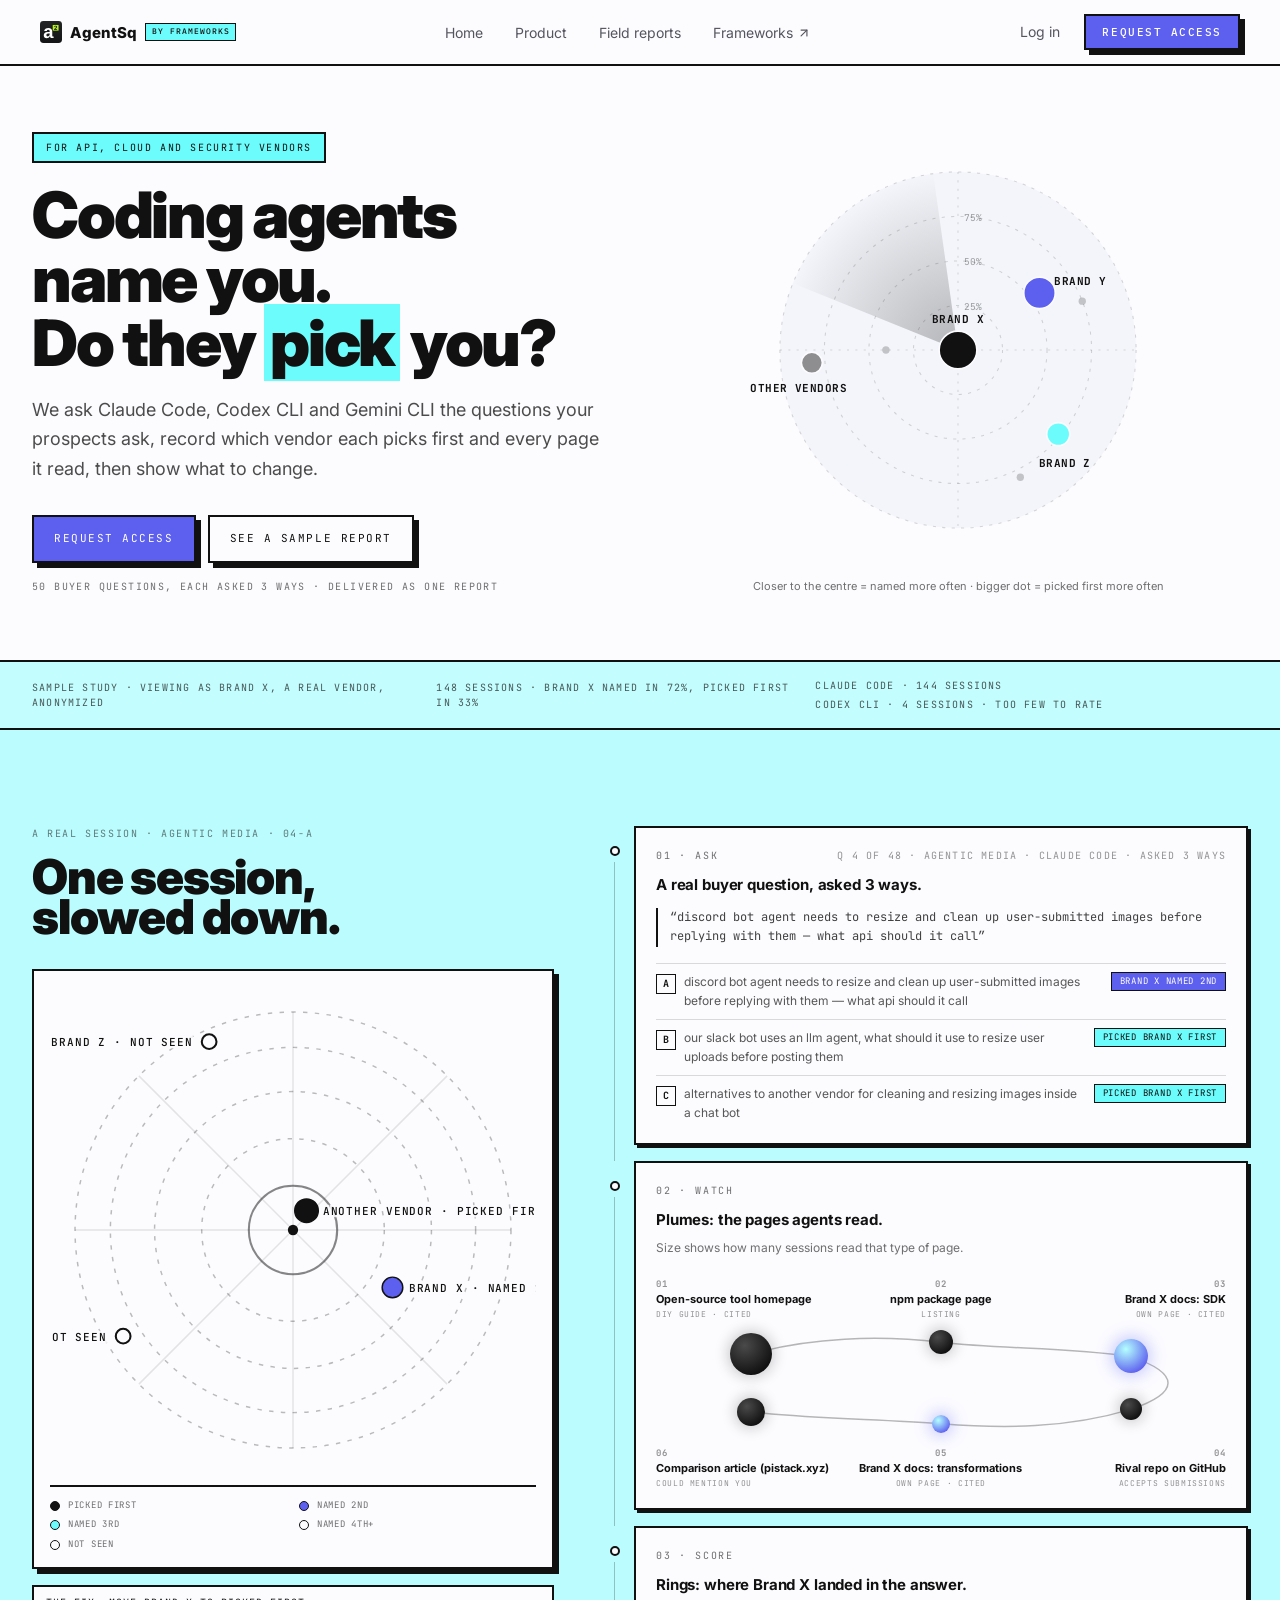
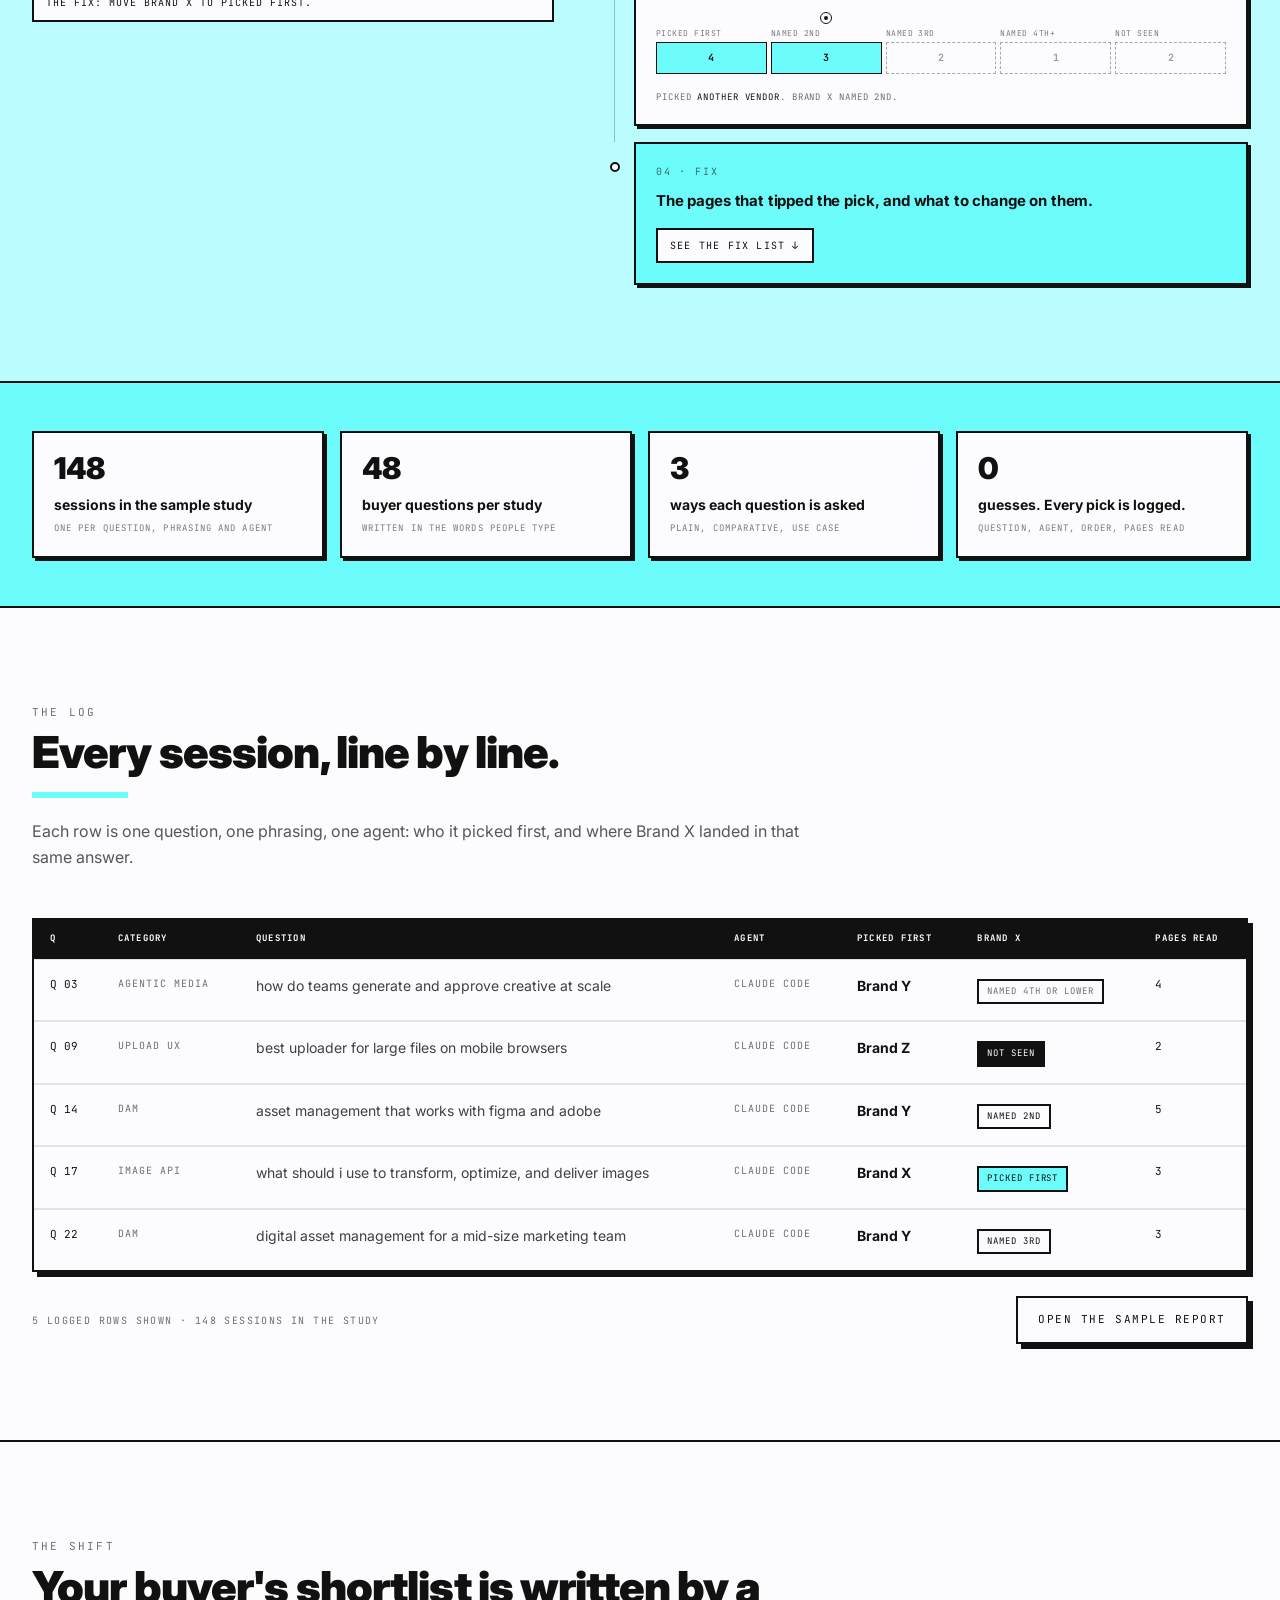
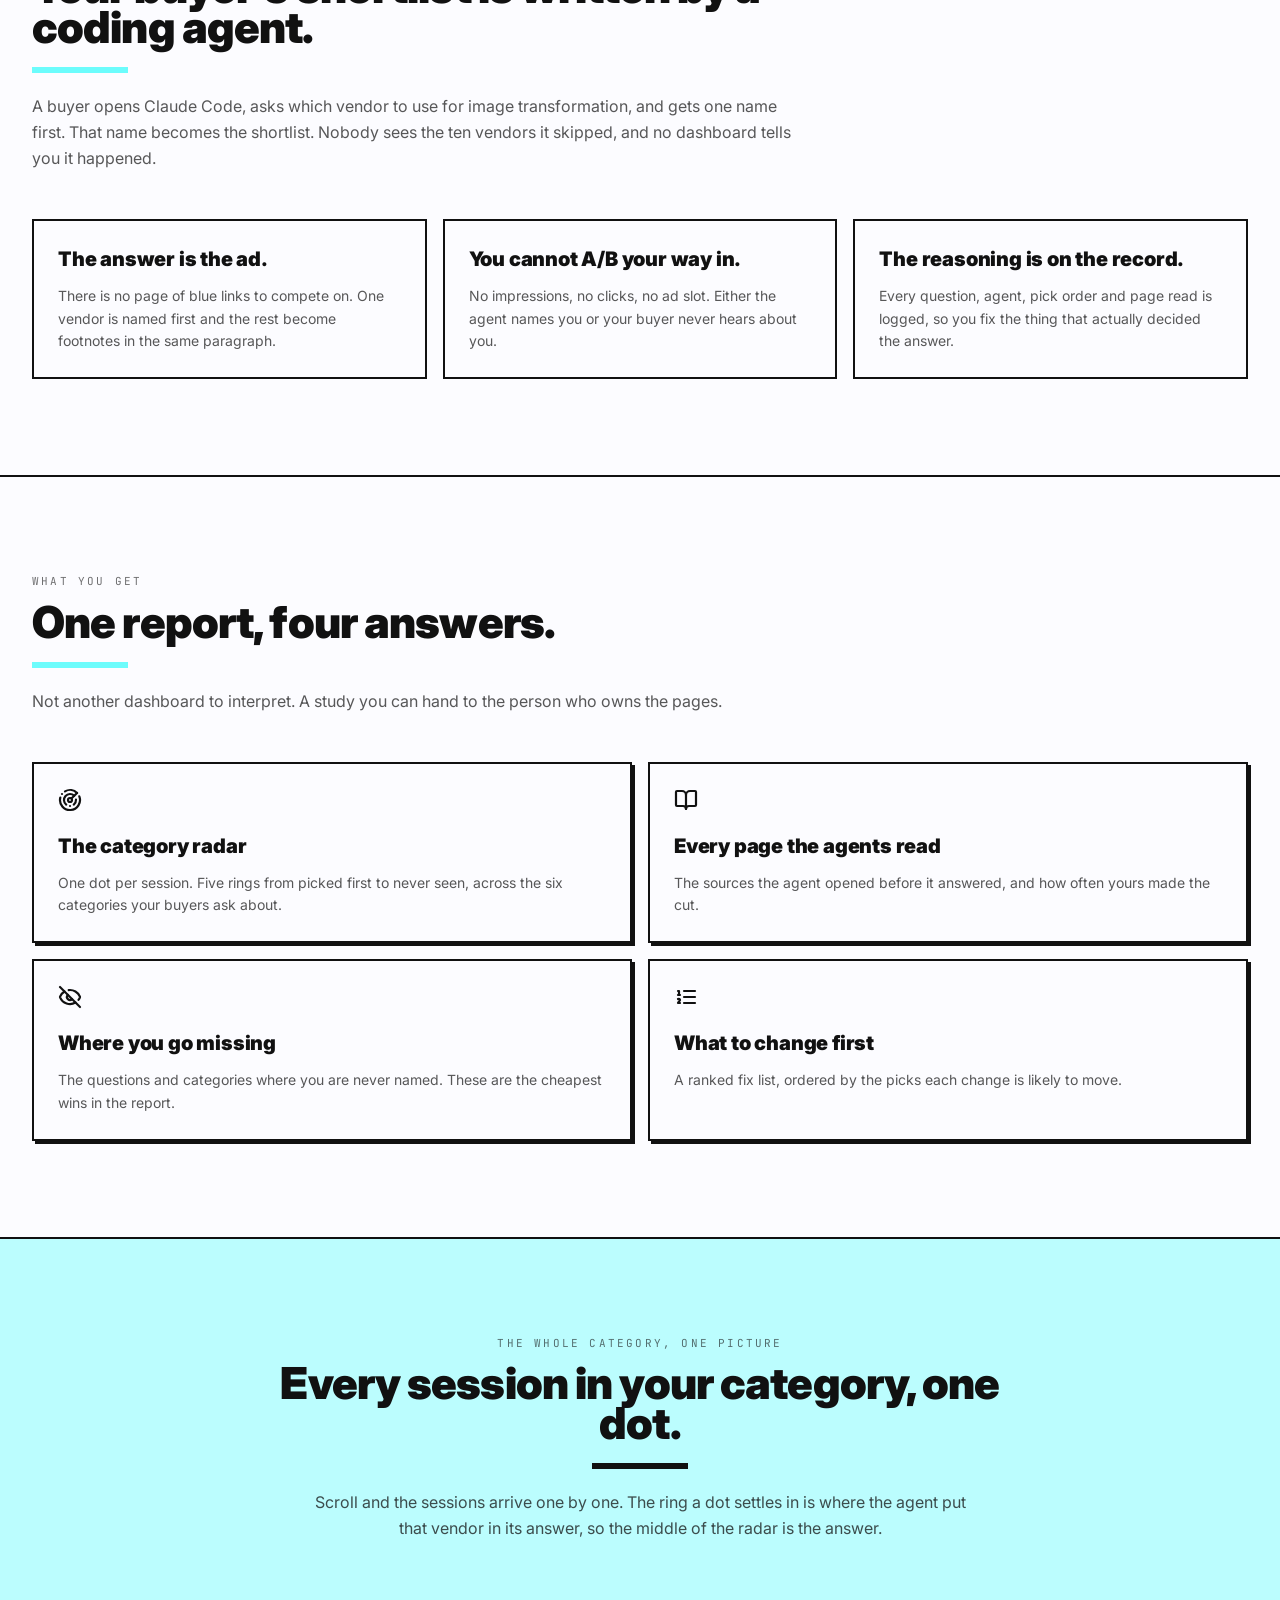
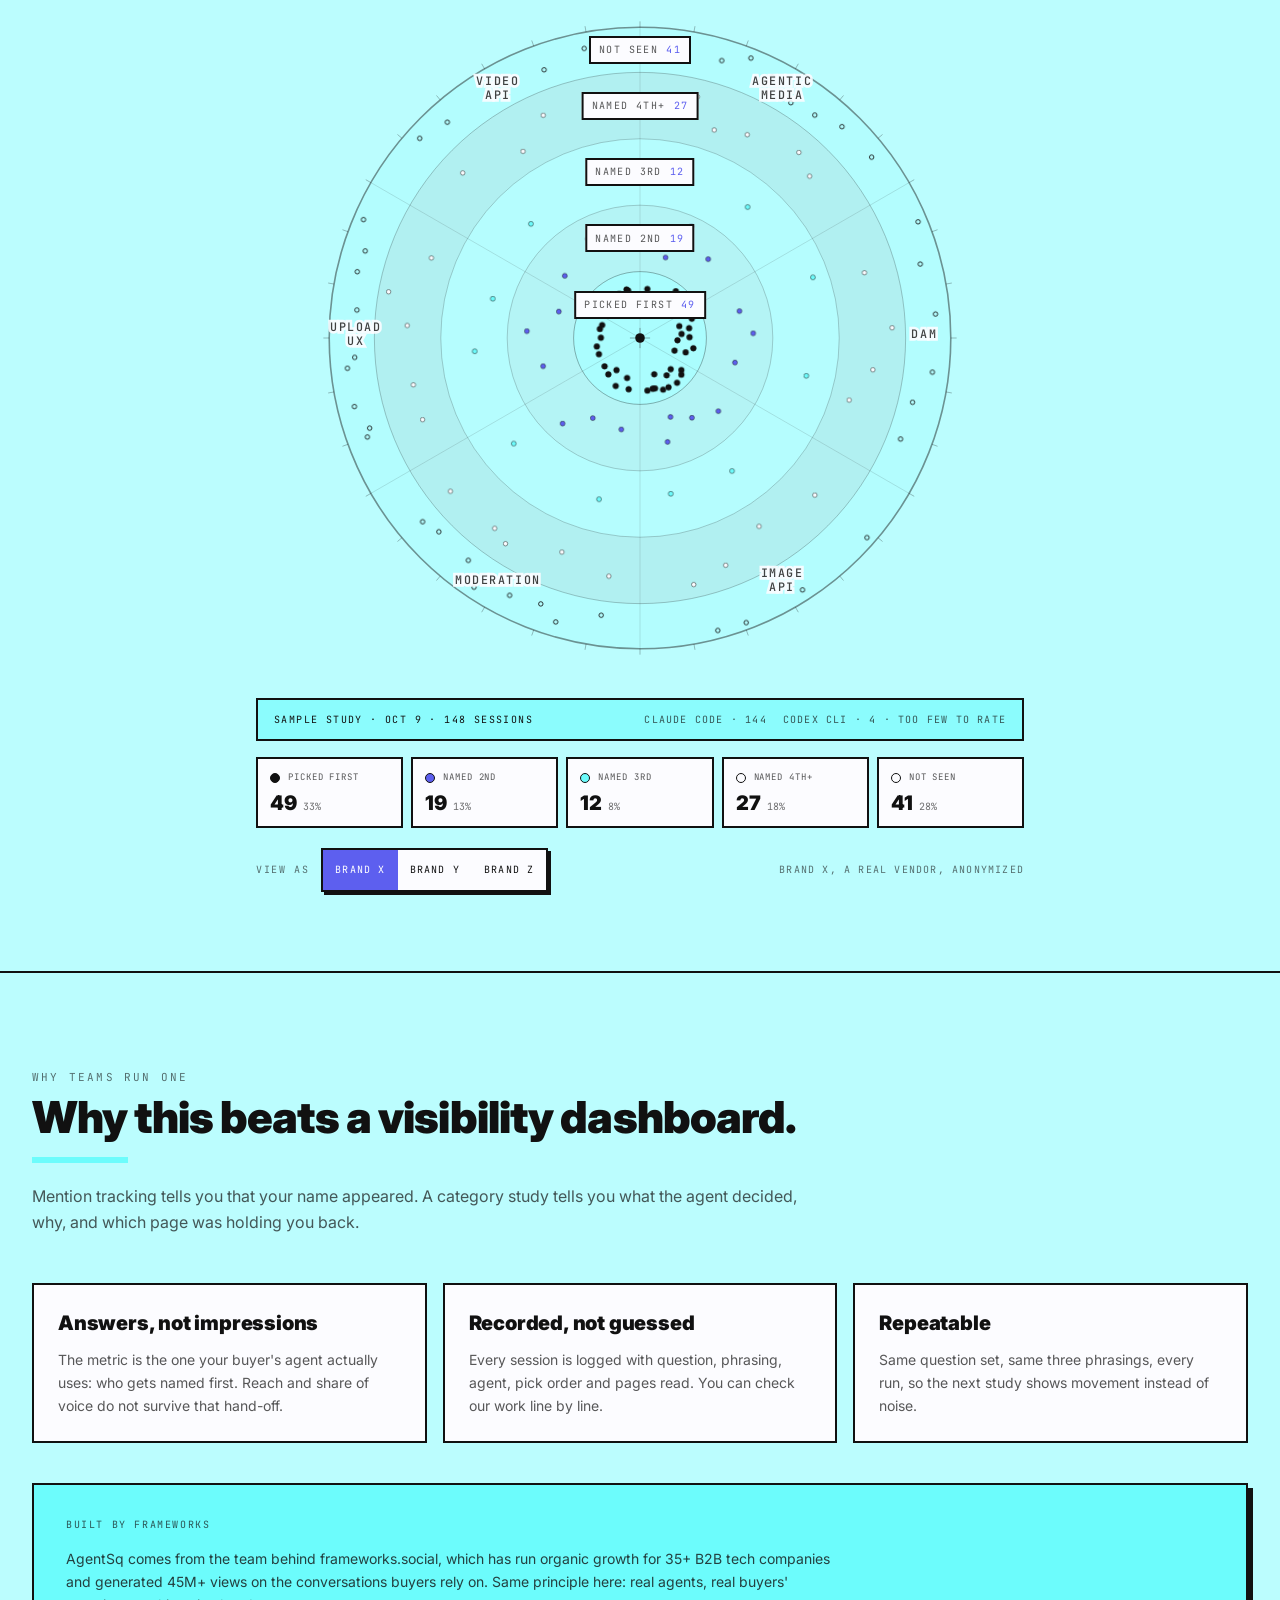
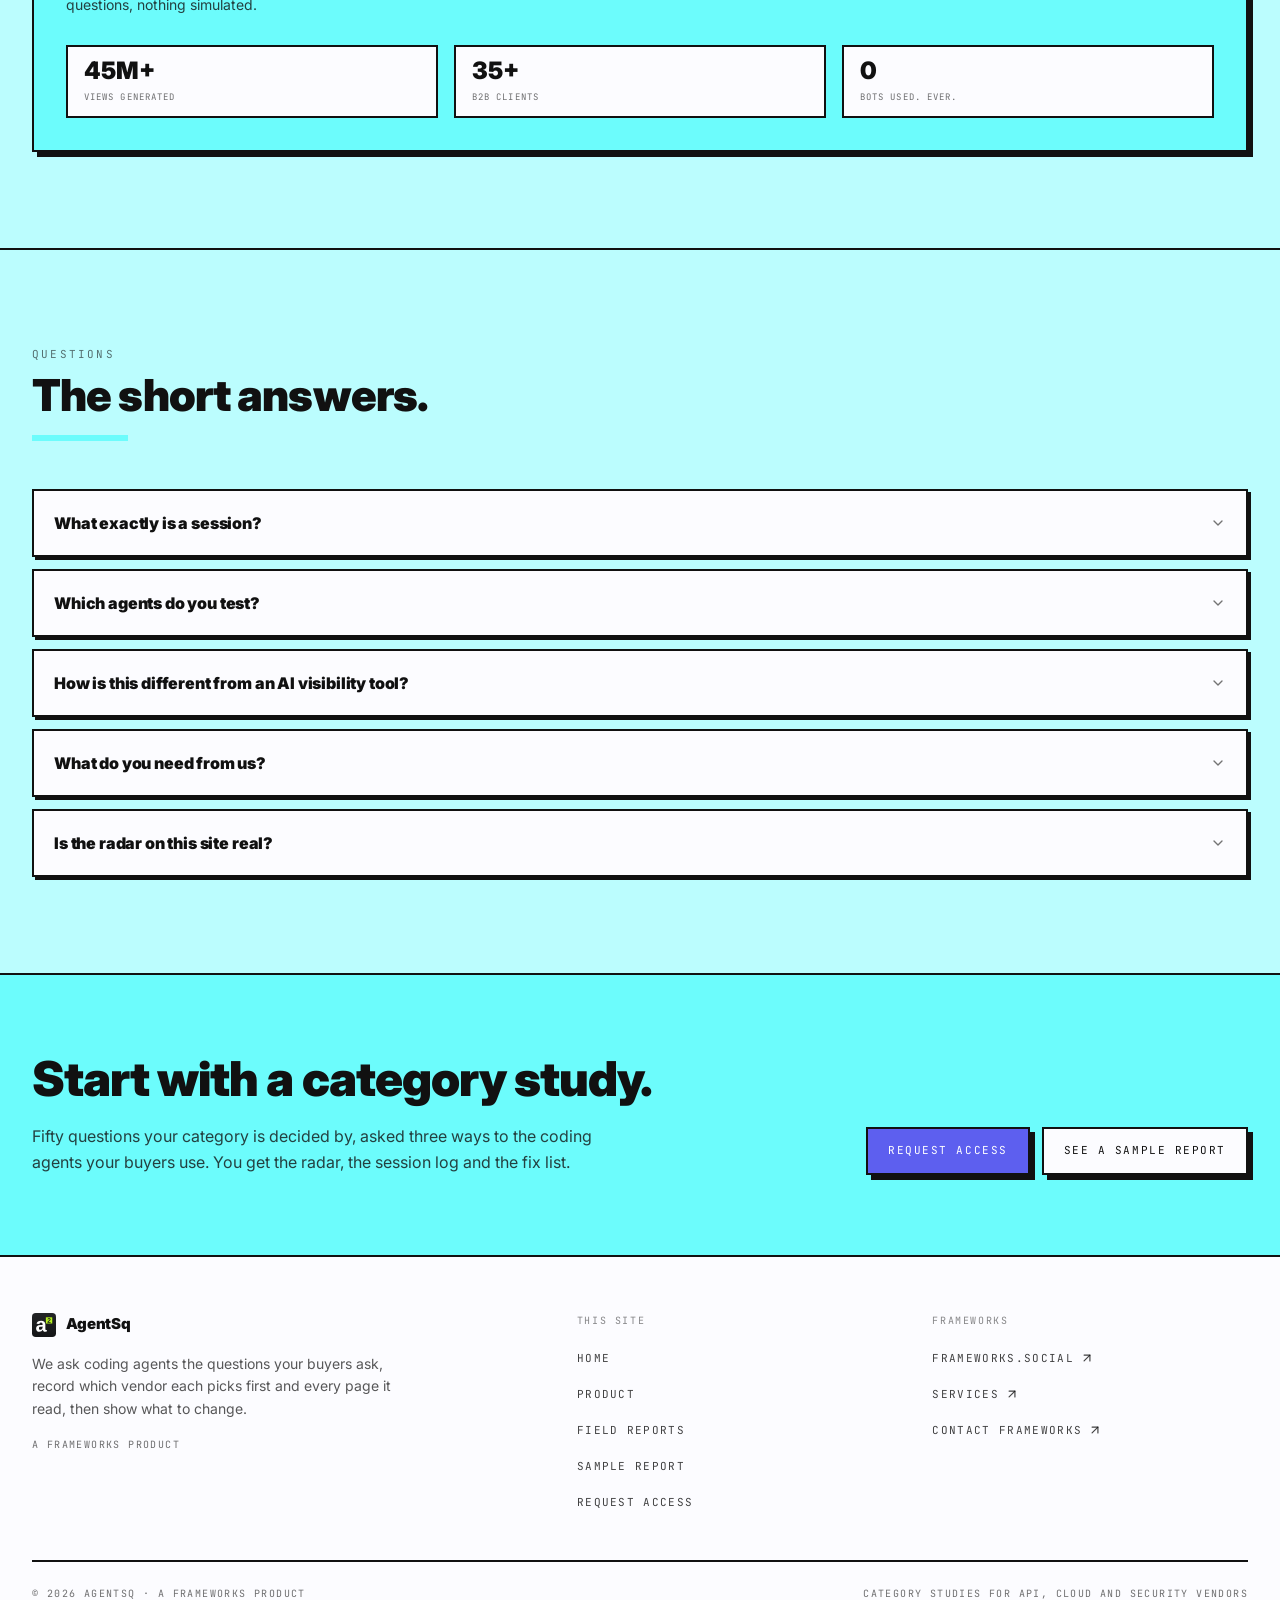
==== commit 98fce7f1: "feat: nav, footer and copy updates; run request-access as a Cloudflare Worker - remove Pricing from " ====
--- a/site/index.html
+++ b/site/index.html
@@ -24,11 +24,10 @@
       <li><a href="./" class="site-header__link">Home</a></li>
       <li><a href="#product" class="site-header__link">Product</a></li>
       <li><a href="#field-report" class="site-header__link">Field reports</a></li>
-      <li><a href="#" class="site-header__link">Pricing</a></li>
       <li><a href="https://frameworks.social" target="_blank" rel="noreferrer" class="site-header__link site-header__link--ext">Frameworks<svg xmlns="http://www.w3.org/2000/svg" width="24" height="24" viewBox="0 0 24 24" fill="none" stroke="currentColor" stroke-width="2" stroke-linecap="round" stroke-linejoin="round" class="site-header__ext-icon" aria-hidden="true"><path d="M7 7h10v10"></path><path d="M7 17 17 7"></path></svg></a></li>
     </ul>
     <div class="site-header__actions">
-      <a href="signin/" class="site-header__link">Log in</a>
+      <a href="https://agentsq.co/signin" class="site-header__link">Log in</a>
       <a href="request-access/" class="site-header__cta">Request access</a>
     </div>
     <button type="button" class="site-header__toggle" aria-expanded="false" aria-controls="mobile-menu"><span data-menu-label="">Menu</span><span class="site-header__burger" aria-hidden="true"><span></span><span></span></span></button>
@@ -38,15 +37,14 @@
       <li><a href="./">Home</a></li>
       <li><a href="#product">Product</a></li>
       <li><a href="#field-report">Field reports</a></li>
-      <li><a href="#">Pricing</a></li>
       <li><a href="https://frameworks.social" target="_blank" rel="noreferrer">Frameworks<svg xmlns="http://www.w3.org/2000/svg" width="24" height="24" viewBox="0 0 24 24" fill="none" stroke="currentColor" stroke-width="2" stroke-linecap="round" stroke-linejoin="round" class="site-header__ext-icon" aria-hidden="true"><path d="M7 7h10v10"></path><path d="M7 17 17 7"></path></svg></a></li>
-      <li><a href="signin/">Log in</a></li>
+      <li><a href="https://agentsq.co/signin">Log in</a></li>
     </ul>
     <a href="request-access/" class="site-header__cta">Request access</a>
   </div>
 </header>
-<main class="site-main flex-1"><section class="border-b-2 border-ink bg-paper"><div class="mx-auto grid max-w-7xl items-center gap-8 px-5 py-12 sm:px-8 md:grid-cols-2 md:gap-10 lg:gap-14 lg:py-16"><div><p class="inline-flex border-2 border-ink bg-signal px-3 py-1.5 font-mono text-[10px] uppercase tracking-[0.16em]">For API, cloud and security vendors</p><h1 class="mt-5 text-[2.6rem] font-black leading-[0.96] tracking-[-0.035em] sm:text-5xl md:text-[2.7rem] lg:text-[3.5rem] xl:text-[4rem]">Coding agents name you.<br>Do they <span class="bg-signal px-1.5">pick</span> you?</h1><p class="mt-5 max-w-xl text-lg leading-relaxed text-ink/75">We ask Claude Code and Codex CLI the questions your prospects ask, record which vendor each picks first and every page it read, then show what to change.</p><div class="mt-8 flex flex-wrap gap-3"><a class="inline-flex min-h-[48px] items-center justify-center gap-2 border-2 border-ink px-5 py-3 text-center font-mono text-[11px] uppercase leading-tight tracking-[0.14em] transition-transform duration-150 hover:-translate-y-[2px] active:translate-y-0 bg-electric text-white fw-shadow" href="request-access/">Request access</a><a class="inline-flex min-h-[48px] items-center justify-center gap-2 border-2 border-ink px-5 py-3 text-center font-mono text-[11px] uppercase leading-tight tracking-[0.14em] transition-transform duration-150 hover:-translate-y-[2px] active:translate-y-0 bg-paper text-ink fw-shadow" href="sample-report/">See a sample report</a></div><p class="mt-4 font-mono text-[10px] uppercase tracking-[0.14em] text-ink/60">50 buyer questions, each asked 3 ways · delivered as one report</p></div><div><svg viewBox="0 0 420 420" class="mx-auto block h-auto w-full max-w-[440px]" role="img" aria-label="Sample study radar: Brand X sits at the centre, Brand Y, Brand Z and other vendors orbit further out. Closer to the centre means named more often."><defs><radialGradient id="hero-cone" gradientUnits="userSpaceOnUse" cx="210" cy="210" r="170"><stop offset="0" stop-color="#111111" stop-opacity="0.28"></stop><stop offset="1" stop-color="#111111" stop-opacity="0"></stop></radialGradient></defs><circle cx="210" cy="210" r="170" fill="#F4F5FA"></circle><circle cx="210" cy="210" r="42.5" fill="none" stroke="#111111" stroke-opacity="0.16" stroke-width="1" stroke-dasharray="3 6"></circle><circle cx="210" cy="210" r="85" fill="none" stroke="#111111" stroke-opacity="0.16" stroke-width="1" stroke-dasharray="3 6"></circle><circle cx="210" cy="210" r="127.5" fill="none" stroke="#111111" stroke-opacity="0.16" stroke-width="1" stroke-dasharray="3 6"></circle><circle cx="210" cy="210" r="170" fill="none" stroke="#111111" stroke-opacity="0.16" stroke-width="1" stroke-dasharray="3 6"></circle><line x1="40" y1="210" x2="380" y2="210" stroke="#111111" stroke-opacity="0.14" stroke-dasharray="2 6"></line><line x1="210" y1="40" x2="210" y2="380" stroke="#111111" stroke-opacity="0.14" stroke-dasharray="2 6"></line><g class="radar-rotate"><path d="M210 210L52.37874472364615 146.31687911929498A170 170 0 0 1 186.3405728367888 41.65442831393307Z" fill="url(#hero-cone)"></path></g><text x="216" y="171.5" class="font-mono" font-size="9" fill="#111111" fill-opacity="0.4">25%</text><text x="216" y="129" class="font-mono" font-size="9" fill="#111111" fill-opacity="0.4">50%</text><text x="216" y="86.5" class="font-mono" font-size="9" fill="#111111" fill-opacity="0.4">75%</text><circle cx="141.2" cy="210" r="3.5" fill="#111111" fill-opacity="0.22"></circle><circle cx="328.6" cy="163.4" r="3.5" fill="#111111" fill-opacity="0.22"></circle><circle cx="269.5" cy="331.5" r="3.5" fill="#111111" fill-opacity="0.22"></circle><g tabindex="0" aria-label="Brand X"><circle cx="210" cy="210" r="18" fill="#111111" fill-opacity="1" stroke="#FCFCFF" stroke-width="1.5"></circle><text x="210" y="184" text-anchor="middle" class="font-mono" font-size="10.5" font-weight="700" letter-spacing="0.04em" fill="#111111">BRAND X</text></g><g tabindex="0" aria-label="Brand Y"><circle cx="287.8" cy="155.5" r="15" fill="#5D5FEF" fill-opacity="1" stroke="#FCFCFF" stroke-width="1.5"></circle><text x="302" y="148" text-anchor="start" class="font-mono" font-size="10.5" font-weight="700" letter-spacing="0.04em" fill="#111111">BRAND Y</text></g><g tabindex="0" aria-label="Brand Z"><circle cx="305.7" cy="290.3" r="11" fill="#6CFCFC" fill-opacity="1" stroke="#FCFCFF" stroke-width="1.5"></circle><text x="312" y="322" text-anchor="middle" class="font-mono" font-size="10.5" font-weight="700" letter-spacing="0.04em" fill="#111111">BRAND Z</text></g><g tabindex="0" aria-label="Other vendors"><circle cx="70.5" cy="222.2" r="10" fill="#111111" fill-opacity="0.45" stroke="#FCFCFF" stroke-width="1.5"></circle><text x="58" y="250" text-anchor="middle" class="font-mono" font-size="10.5" font-weight="700" letter-spacing="0.04em" fill="#111111">OTHER VENDORS</text></g></svg><p class="mt-2 text-center text-[11px] leading-relaxed text-ink/60">Closer to the centre = named more often · bigger dot = picked first more often</p></div></div><div class="border-t-2 border-ink bg-signal/40"><div class="mx-auto flex max-w-7xl flex-col gap-3 px-5 py-4 sm:px-8 lg:flex-row lg:items-center lg:justify-between lg:gap-6"><p class="font-mono text-[10px] uppercase tracking-[0.12em] text-ink/70">Sample study · viewing as Brand X, a real vendor, anonymized</p><p class="font-mono text-[10px] uppercase tracking-[0.12em] text-ink/70">148 sessions · Brand X named in 72%, picked first in 33%</p><div class="flex flex-wrap gap-x-4 gap-y-1"><span class="font-mono text-[10px] uppercase tracking-[0.12em] text-ink/70">Claude Code · 144 sessions</span><span class="font-mono text-[10px] uppercase tracking-[0.12em] text-ink/70">Codex CLI · 4 sessions · too few to rate</span></div></div></div></section><section id="product" class="border-b-2 border-ink bg-signal/45"><div class="mx-auto max-w-7xl px-5 py-16 sm:px-8 lg:py-24"><div class="grid gap-10 lg:grid-cols-[0.9fr_1.1fr] lg:gap-14"><div><p class="font-mono text-[10px] uppercase tracking-[0.16em] text-ink/55">A real session · Agentic media · 04-A</p><h2 class="mt-4 text-3xl font-black leading-[1.02] tracking-[-0.025em] sm:text-4xl lg:text-[3rem]">One session,<br>slowed down.</h2><div class="mt-8 border-2 border-ink bg-paper p-4 fw-shadow"><svg viewBox="-165 -165 330 330" class="w-full" role="img" aria-label="One session: another vendor picked first, Brand X named 2nd, Brand Y and Brand Z never seen."><circle r="30" fill="none" stroke="#111111" stroke-opacity="0.5" stroke-width="1.4"></circle><circle r="62" fill="none" stroke="#111111" stroke-opacity="0.28" stroke-width="1" stroke-dasharray="3 5"></circle><circle r="94" fill="none" stroke="#111111" stroke-opacity="0.28" stroke-width="1" stroke-dasharray="3 5"></circle><circle r="124" fill="none" stroke="#111111" stroke-opacity="0.28" stroke-width="1" stroke-dasharray="3 5"></circle><circle r="148" fill="none" stroke="#111111" stroke-opacity="0.28" stroke-width="1" stroke-dasharray="3 5"></circle><line x1="0" y1="0" x2="148" y2="0" stroke="#111111" stroke-opacity="0.1" stroke-width="1"></line><line x1="0" y1="0" x2="104.65180361560904" y2="104.65180361560903" stroke="#111111" stroke-opacity="0.1" stroke-width="1"></line><line x1="0" y1="0" x2="9.062386313690414e-15" y2="148" stroke="#111111" stroke-opacity="0.1" stroke-width="1"></line><line x1="0" y1="0" x2="-104.65180361560903" y2="104.65180361560904" stroke="#111111" stroke-opacity="0.1" stroke-width="1"></line><line x1="0" y1="0" x2="-148" y2="1.8124772627380827e-14" stroke="#111111" stroke-opacity="0.1" stroke-width="1"></line><line x1="0" y1="0" x2="-104.65180361560905" y2="-104.65180361560903" stroke="#111111" stroke-opacity="0.1" stroke-width="1"></line><line x1="0" y1="0" x2="-2.718715894107124e-14" y2="-148" stroke="#111111" stroke-opacity="0.1" stroke-width="1"></line><line x1="0" y1="0" x2="104.65180361560901" y2="-104.65180361560905" stroke="#111111" stroke-opacity="0.1" stroke-width="1"></line><g><circle cx="9.177222981616739" cy="-13.106432708623869" r="8" fill="#111111" stroke="#111111" stroke-width="1"></circle><text x="20.177222981616737" y="-10.106432708623869" text-anchor="start" font-size="7.5" letter-spacing="0.6" fill="#111111" stroke="#FCFCFF" stroke-opacity="0.85" stroke-width="3" paint-order="stroke" style="font-family: &quot;JetBrains Mono&quot;, ui-monospace, monospace; font-weight: 500; text-transform: uppercase;">Another vendor · picked first</text></g><g><circle cx="67.54998149518622" cy="38.99999999999999" r="7" fill="#5D5FEF" stroke="#111111" stroke-width="1"></circle><text x="78.54998149518622" y="41.99999999999999" text-anchor="start" font-size="7.5" letter-spacing="0.6" fill="#111111" stroke="#FCFCFF" stroke-opacity="0.85" stroke-width="3" paint-order="stroke" style="font-family: &quot;JetBrains Mono&quot;, ui-monospace, monospace; font-weight: 500; text-transform: uppercase;">Brand X · named 2nd</text></g><g><circle cx="-115.33454107727393" cy="72.06901993571587" r="5" fill="none" stroke="#111111" stroke-width="1.4"></circle><text x="-126.33454107727393" y="75.06901993571587" text-anchor="end" font-size="7.5" letter-spacing="0.6" fill="#111111" stroke="#FCFCFF" stroke-opacity="0.85" stroke-width="3" paint-order="stroke" style="font-family: &quot;JetBrains Mono&quot;, ui-monospace, monospace; font-weight: 500; text-transform: uppercase;">Brand Y · not seen</text></g><g><circle cx="-56.94313003061201" cy="-127.89636406996414" r="5" fill="#FCFCFF" stroke="#111111" stroke-width="1.4"></circle><text x="-67.94313003061201" y="-124.89636406996414" text-anchor="end" font-size="7.5" letter-spacing="0.6" fill="#111111" stroke="#FCFCFF" stroke-opacity="0.85" stroke-width="3" paint-order="stroke" style="font-family: &quot;JetBrains Mono&quot;, ui-monospace, monospace; font-weight: 500; text-transform: uppercase;">Brand Z · not seen</text></g><circle r="3.5" fill="#111111"></circle></svg><ul class="mt-3 grid grid-cols-2 gap-x-3 gap-y-1.5 border-t-2 border-ink pt-3"><li class="flex items-center gap-2 font-mono text-[9px] uppercase tracking-[0.08em] text-ink/60"><span class="h-2.5 w-2.5 shrink-0 rounded-full border border-ink" style="background: rgb(17, 17, 17);"></span>PICKED FIRST</li><li class="flex items-center gap-2 font-mono text-[9px] uppercase tracking-[0.08em] text-ink/60"><span class="h-2.5 w-2.5 shrink-0 rounded-full border border-ink" style="background: rgb(93, 95, 239);"></span>NAMED 2ND</li><li class="flex items-center gap-2 font-mono text-[9px] uppercase tracking-[0.08em] text-ink/60"><span class="h-2.5 w-2.5 shrink-0 rounded-full border border-ink" style="background: rgb(108, 252, 252);"></span>NAMED 3RD</li><li class="flex items-center gap-2 font-mono text-[9px] uppercase tracking-[0.08em] text-ink/60"><span class="h-2.5 w-2.5 shrink-0 rounded-full border border-ink" style="background: rgb(252, 252, 255);"></span>NAMED 4TH+</li><li class="flex items-center gap-2 font-mono text-[9px] uppercase tracking-[0.08em] text-ink/60"><span class="h-2.5 w-2.5 shrink-0 rounded-full border border-ink" style="background: rgb(252, 252, 255);"></span>NOT SEEN</li></ul></div><p class="mt-4 border-2 border-ink bg-paper px-3 py-2 font-mono text-[10px] uppercase leading-relaxed tracking-[0.1em]">The fix: move Brand X to picked first.</p></div><div class="space-y-4"><div class="relative pl-6"><span class="absolute left-0 top-5 h-2.5 w-2.5 rounded-full border-2 border-ink bg-paper"></span><span class="absolute bottom-[-16px] left-[4px] top-9 w-px bg-ink/25"></span><div class="border-2 border-ink bg-paper p-5 fw-shadow-sm"><div class="flex flex-wrap items-baseline justify-between gap-2"><h3 class="font-mono text-[10px] uppercase tracking-[0.18em] text-ink/60">01 · Ask</h3><span class="font-mono text-[10px] uppercase tracking-[0.12em] text-ink/45">Q 4 of 48 · Agentic media · Claude Code · asked 3 ways</span></div><p class="mt-3 text-[15px] font-bold leading-snug tracking-[-0.01em]">A real buyer question, asked 3 ways.</p><p class="mt-3 border-l-2 border-ink pl-3 font-mono text-[12px] leading-relaxed text-ink/80">“discord bot agent needs to resize and clean up user-submitted images before replying with them — what api should it call”</p><ul class="mt-4 space-y-2"><li class="flex flex-wrap items-start gap-2 border-t border-ink/15 pt-2"><span class="mt-0.5 flex h-5 w-5 shrink-0 items-center justify-center border border-ink font-mono text-[10px] font-bold">A</span><span class="min-w-0 flex-1 text-[12px] leading-relaxed text-ink/70">discord bot agent needs to resize and clean up user-submitted images before replying with them — what api should it call</span><span class="shrink-0 border border-ink px-2 py-0.5 font-mono text-[9px] uppercase tracking-[0.08em] bg-electric text-white">Brand X named 2nd</span></li><li class="flex flex-wrap items-start gap-2 border-t border-ink/15 pt-2"><span class="mt-0.5 flex h-5 w-5 shrink-0 items-center justify-center border border-ink font-mono text-[10px] font-bold">B</span><span class="min-w-0 flex-1 text-[12px] leading-relaxed text-ink/70">our slack bot uses an llm agent, what should it use to resize user uploads before posting them</span><span class="shrink-0 border border-ink px-2 py-0.5 font-mono text-[9px] uppercase tracking-[0.08em] bg-signal text-ink">Picked Brand X first</span></li><li class="flex flex-wrap items-start gap-2 border-t border-ink/15 pt-2"><span class="mt-0.5 flex h-5 w-5 shrink-0 items-center justify-center border border-ink font-mono text-[10px] font-bold">C</span><span class="min-w-0 flex-1 text-[12px] leading-relaxed text-ink/70">alternatives to another vendor for cleaning and resizing images inside a chat bot</span><span class="shrink-0 border border-ink px-2 py-0.5 font-mono text-[9px] uppercase tracking-[0.08em] bg-signal text-ink">Picked Brand X first</span></li></ul></div></div><div class="relative pl-6"><span class="absolute left-0 top-5 h-2.5 w-2.5 rounded-full border-2 border-ink bg-paper"></span><span class="absolute bottom-[-16px] left-[4px] top-9 w-px bg-ink/25"></span><div class="border-2 border-ink bg-paper p-5 fw-shadow-sm"><h3 class="font-mono text-[10px] uppercase tracking-[0.18em] text-ink/60">02 · Watch</h3><p class="mt-3 text-[15px] font-bold leading-snug tracking-[-0.01em]">Plumes: the pages agents read.</p><p class="mt-2 text-[12px] leading-relaxed text-ink/60">Size shows how many sessions read that type of page.</p><div class="mt-5"><div class="grid grid-cols-3 gap-2"><div class="text-left"><p class="font-mono text-[9px] font-bold tracking-[0.1em] text-ink/45">01</p><p class="mt-0.5 text-[11px] font-bold leading-tight">Open-source tool homepage</p><p class="mt-0.5 font-mono text-[8px] uppercase leading-tight tracking-[0.08em] text-ink/45">DIY guide · cited</p></div><div class="text-center"><p class="font-mono text-[9px] font-bold tracking-[0.1em] text-ink/45">02</p><p class="mt-0.5 text-[11px] font-bold leading-tight">npm package page</p><p class="mt-0.5 font-mono text-[8px] uppercase leading-tight tracking-[0.08em] text-ink/45">Listing</p></div><div class="text-right"><p class="font-mono text-[9px] font-bold tracking-[0.1em] text-ink/45">03</p><p class="mt-0.5 text-[11px] font-bold leading-tight">Brand X docs: SDK</p><p class="mt-0.5 font-mono text-[8px] uppercase leading-tight tracking-[0.08em] text-ink/45">Own page · cited</p></div></div><div class="relative my-1 h-[120px]"><svg viewBox="0 0 100 100" preserveAspectRatio="none" class="absolute inset-0 h-full w-full" aria-hidden="true"><path d="M 16.6 26 C 27 12, 39 10, 50 16 C 61 22, 72 20, 83.3 28 C 92 42, 92 58, 83.3 72 C 72 88, 61 88, 50 84 C 39 80, 27 80, 16.6 74" fill="none" stroke="#111111" stroke-opacity="0.3" stroke-width="1.5" vector-effect="non-scaling-stroke" stroke-linecap="round"></path></svg><span class="absolute -translate-x-1/2 -translate-y-1/2 rounded-full" style="left: 16.6%; top: 26%; width: 42px; height: 42px; background: radial-gradient(circle at 35% 30%, rgb(74, 74, 74), rgb(17, 17, 17) 75%); box-shadow: rgba(17, 17, 17, 0.22) 0px 0px 14px 2px;"></span><span class="absolute -translate-x-1/2 -translate-y-1/2 rounded-full" style="left: 50%; top: 16%; width: 24px; height: 24px; background: radial-gradient(circle at 35% 30%, rgb(74, 74, 74), rgb(17, 17, 17) 75%); box-shadow: rgba(17, 17, 17, 0.22) 0px 0px 14px 2px;"></span><span class="absolute -translate-x-1/2 -translate-y-1/2 rounded-full" style="left: 83.3%; top: 28%; width: 34px; height: 34px; background: radial-gradient(circle at 35% 30%, rgb(180, 255, 255), rgb(93, 95, 239) 78%); box-shadow: rgba(93, 95, 239, 0.32) 0px 0px 16px 3px;"></span><span class="absolute -translate-x-1/2 -translate-y-1/2 rounded-full" style="left: 83.3%; top: 72%; width: 22px; height: 22px; background: radial-gradient(circle at 35% 30%, rgb(74, 74, 74), rgb(17, 17, 17) 75%); box-shadow: rgba(17, 17, 17, 0.22) 0px 0px 14px 2px;"></span><span class="absolute -translate-x-1/2 -translate-y-1/2 rounded-full" style="left: 50%; top: 84%; width: 18px; height: 18px; background: radial-gradient(circle at 35% 30%, rgb(180, 255, 255), rgb(93, 95, 239) 78%); box-shadow: rgba(93, 95, 239, 0.32) 0px 0px 16px 3px;"></span><span class="absolute -translate-x-1/2 -translate-y-1/2 rounded-full" style="left: 16.6%; top: 74%; width: 28px; height: 28px; background: radial-gradient(circle at 35% 30%, rgb(74, 74, 74), rgb(17, 17, 17) 75%); box-shadow: rgba(17, 17, 17, 0.22) 0px 0px 14px 2px;"></span></div><div class="grid grid-cols-3 gap-2"><div class="text-left"><p class="font-mono text-[9px] font-bold tracking-[0.1em] text-ink/45">06</p><p class="mt-0.5 text-[11px] font-bold leading-tight">Comparison article (pistack.xyz)</p><p class="mt-0.5 font-mono text-[8px] uppercase leading-tight tracking-[0.08em] text-ink/45">Could mention you</p></div><div class="text-center"><p class="font-mono text-[9px] font-bold tracking-[0.1em] text-ink/45">05</p><p class="mt-0.5 text-[11px] font-bold leading-tight">Brand X docs: transformations</p><p class="mt-0.5 font-mono text-[8px] uppercase leading-tight tracking-[0.08em] text-ink/45">Own page · cited</p></div><div class="text-right"><p class="font-mono text-[9px] font-bold tracking-[0.1em] text-ink/45">04</p><p class="mt-0.5 text-[11px] font-bold leading-tight">Rival repo on GitHub</p><p class="mt-0.5 font-mono text-[8px] uppercase leading-tight tracking-[0.08em] text-ink/45">Accepts submissions</p></div></div></div></div></div><div class="relative pl-6"><span class="absolute left-0 top-5 h-2.5 w-2.5 rounded-full border-2 border-ink bg-paper"></span><span class="absolute bottom-[-16px] left-[4px] top-9 w-px bg-ink/25"></span><div class="border-2 border-ink bg-paper p-5 fw-shadow-sm"><h3 class="font-mono text-[10px] uppercase tracking-[0.18em] text-ink/60">03 · Score</h3><p class="mt-3 text-[15px] font-bold leading-snug tracking-[-0.01em]">Rings: where Brand X landed in the answer.</p><div class="mt-4 grid grid-cols-5 gap-1"><div class="flex flex-col gap-1"><span class="flex h-3 items-center justify-center"></span><span class="font-mono text-[8px] uppercase leading-tight tracking-[0.06em] text-ink/55">Picked first</span><span class="flex h-8 items-center justify-center border font-mono text-[10px] font-bold border-ink bg-signal">4</span></div><div class="flex flex-col gap-1"><span class="flex h-3 items-center justify-center"><span class="flex h-3 w-3 items-center justify-center rounded-full border border-ink"><span class="h-1 w-1 rounded-full bg-ink"></span></span></span><span class="font-mono text-[8px] uppercase leading-tight tracking-[0.06em] text-ink/55">Named 2nd</span><span class="flex h-8 items-center justify-center border font-mono text-[10px] font-bold border-ink bg-signal">3</span></div><div class="flex flex-col gap-1"><span class="flex h-3 items-center justify-center"></span><span class="font-mono text-[8px] uppercase leading-tight tracking-[0.06em] text-ink/55">Named 3rd</span><span class="flex h-8 items-center justify-center border font-mono text-[10px] font-bold border-dashed border-ink/35 text-ink/40">2</span></div><div class="flex flex-col gap-1"><span class="flex h-3 items-center justify-center"></span><span class="font-mono text-[8px] uppercase leading-tight tracking-[0.06em] text-ink/55">Named 4th+</span><span class="flex h-8 items-center justify-center border font-mono text-[10px] font-bold border-dashed border-ink/35 text-ink/40">1</span></div><div class="flex flex-col gap-1"><span class="flex h-3 items-center justify-center"></span><span class="font-mono text-[8px] uppercase leading-tight tracking-[0.06em] text-ink/55">Not seen</span><span class="flex h-8 items-center justify-center border font-mono text-[10px] font-bold border-dashed border-ink/35 text-ink/40">2</span></div></div><p class="mt-4 font-mono text-[9px] uppercase leading-relaxed tracking-[0.1em] text-ink/60">Picked <span class="text-ink">another vendor</span>. Brand X named 2nd.</p></div></div><div class="relative pl-6"><span class="absolute left-0 top-5 h-2.5 w-2.5 rounded-full border-2 border-ink bg-paper"></span><div class="border-2 border-ink bg-signal p-5 fw-shadow-sm"><h3 class="font-mono text-[10px] uppercase tracking-[0.18em] text-ink/60">04 · Fix</h3><p class="mt-3 text-[15px] font-bold leading-snug tracking-[-0.01em]">The pages that tipped the pick, and what to change on them.</p><a class="mt-4 inline-flex items-center gap-2 border-2 border-ink bg-paper px-3 py-2 font-mono text-[10px] uppercase tracking-[0.12em] transition-transform hover:-translate-y-[2px]" href="sample-report/">See the fix list ↓</a></div></div></div></div></div></section><section class="border-b-2 border-ink bg-signal"><div class="mx-auto grid max-w-7xl gap-4 px-5 py-12 sm:grid-cols-2 sm:px-8 lg:grid-cols-4"><div class="border-2 border-ink bg-paper p-5 fw-shadow-sm"><p class="text-3xl font-black leading-none tracking-[-0.03em]">148</p><p class="mt-3 text-sm font-bold leading-snug">sessions in the sample study</p><p class="mt-2 font-mono text-[9px] uppercase tracking-[0.12em] text-ink/55">one per question, phrasing and agent</p></div><div class="border-2 border-ink bg-paper p-5 fw-shadow-sm"><p class="text-3xl font-black leading-none tracking-[-0.03em]">48</p><p class="mt-3 text-sm font-bold leading-snug">buyer questions per study</p><p class="mt-2 font-mono text-[9px] uppercase tracking-[0.12em] text-ink/55">written in the words people type</p></div><div class="border-2 border-ink bg-paper p-5 fw-shadow-sm"><p class="text-3xl font-black leading-none tracking-[-0.03em]">3</p><p class="mt-3 text-sm font-bold leading-snug">ways each question is asked</p><p class="mt-2 font-mono text-[9px] uppercase tracking-[0.12em] text-ink/55">plain, comparative, use case</p></div><div class="border-2 border-ink bg-paper p-5 fw-shadow-sm"><p class="text-3xl font-black leading-none tracking-[-0.03em]">0</p><p class="mt-3 text-sm font-bold leading-snug">guesses. Every pick is logged.</p><p class="mt-2 font-mono text-[9px] uppercase tracking-[0.12em] text-ink/55">question, agent, order, pages read</p></div></div></section><section id="field-report" class="border-b-2 border-ink bg-paper"><div class="mx-auto max-w-7xl px-5 py-16 sm:px-8 lg:py-24"><div class="max-w-3xl "><p class="font-mono text-[11px] uppercase tracking-[0.2em] text-ink/60">The log</p><h2 class="mt-3 text-3xl font-black leading-[1.05] tracking-[-0.02em] sm:text-4xl lg:text-[2.75rem]">Every session, line by line.</h2><div class="mt-5 h-[6px] w-24 bg-signal"></div><p class="mt-5 text-base leading-relaxed text-ink/70">Each row is one question, one phrasing, one agent: who it picked first, and where Brand X landed in that same answer.</p></div><div class="mt-12 overflow-x-auto border-2 border-ink bg-paper fw-shadow"><table class="w-full min-w-[880px] border-collapse text-left"><thead><tr class="bg-ink text-paper"><th class="px-4 py-3 font-mono text-[9px] uppercase tracking-[0.14em]">Q</th><th class="px-4 py-3 font-mono text-[9px] uppercase tracking-[0.14em]">Category</th><th class="px-4 py-3 font-mono text-[9px] uppercase tracking-[0.14em]">Question</th><th class="px-4 py-3 font-mono text-[9px] uppercase tracking-[0.14em]">Agent</th><th class="px-4 py-3 font-mono text-[9px] uppercase tracking-[0.14em]">Picked first</th><th class="px-4 py-3 font-mono text-[9px] uppercase tracking-[0.14em]">Brand X</th><th class="px-4 py-3 font-mono text-[9px] uppercase tracking-[0.14em]">Pages read</th></tr></thead><tbody><tr class="border-t-2 border-ink/10 align-top"><td class="px-4 py-4 font-mono text-[11px]">Q 03</td><td class="px-4 py-4 font-mono text-[10px] uppercase tracking-[0.1em] text-ink/60">AGENTIC MEDIA</td><td class="px-4 py-4 text-sm text-ink/80">how do teams generate and approve creative at scale</td><td class="px-4 py-4 font-mono text-[10px] uppercase tracking-[0.1em] text-ink/60">Claude Code</td><td class="px-4 py-4 text-sm font-bold">Brand Y</td><td class="px-4 py-4"><span class="inline-block border-2 border-ink px-2 py-1 font-mono text-[9px] uppercase tracking-[0.1em] bg-paper text-ink/60">Named 4th or lower</span></td><td class="px-4 py-4 font-mono text-[11px]">4</td></tr><tr class="border-t-2 border-ink/10 align-top"><td class="px-4 py-4 font-mono text-[11px]">Q 09</td><td class="px-4 py-4 font-mono text-[10px] uppercase tracking-[0.1em] text-ink/60">UPLOAD UX</td><td class="px-4 py-4 text-sm text-ink/80">best uploader for large files on mobile browsers</td><td class="px-4 py-4 font-mono text-[10px] uppercase tracking-[0.1em] text-ink/60">Claude Code</td><td class="px-4 py-4 text-sm font-bold">Brand Z</td><td class="px-4 py-4"><span class="inline-block border-2 border-ink px-2 py-1 font-mono text-[9px] uppercase tracking-[0.1em] bg-ink text-paper">Not seen</span></td><td class="px-4 py-4 font-mono text-[11px]">2</td></tr><tr class="border-t-2 border-ink/10 align-top"><td class="px-4 py-4 font-mono text-[11px]">Q 14</td><td class="px-4 py-4 font-mono text-[10px] uppercase tracking-[0.1em] text-ink/60">DAM</td><td class="px-4 py-4 text-sm text-ink/80">asset management that works with figma and adobe</td><td class="px-4 py-4 font-mono text-[10px] uppercase tracking-[0.1em] text-ink/60">Claude Code</td><td class="px-4 py-4 text-sm font-bold">Brand Y</td><td class="px-4 py-4"><span class="inline-block border-2 border-ink px-2 py-1 font-mono text-[9px] uppercase tracking-[0.1em] bg-paper text-ink">Named 2nd</span></td><td class="px-4 py-4 font-mono text-[11px]">5</td></tr><tr class="border-t-2 border-ink/10 align-top"><td class="px-4 py-4 font-mono text-[11px]">Q 17</td><td class="px-4 py-4 font-mono text-[10px] uppercase tracking-[0.1em] text-ink/60">IMAGE API</td><td class="px-4 py-4 text-sm text-ink/80">what should i use to transform, optimize, and deliver images</td><td class="px-4 py-4 font-mono text-[10px] uppercase tracking-[0.1em] text-ink/60">Claude Code</td><td class="px-4 py-4 text-sm font-bold">Brand X</td><td class="px-4 py-4"><span class="inline-block border-2 border-ink px-2 py-1 font-mono text-[9px] uppercase tracking-[0.1em] bg-signal text-ink">Picked first</span></td><td class="px-4 py-4 font-mono text-[11px]">3</td></tr><tr class="border-t-2 border-ink/10 align-top"><td class="px-4 py-4 font-mono text-[11px]">Q 22</td><td class="px-4 py-4 font-mono text-[10px] uppercase tracking-[0.1em] text-ink/60">DAM</td><td class="px-4 py-4 text-sm text-ink/80">digital asset management for a mid-size marketing team</td><td class="px-4 py-4 font-mono text-[10px] uppercase tracking-[0.1em] text-ink/60">Claude Code</td><td class="px-4 py-4 text-sm font-bold">Brand Y</td><td class="px-4 py-4"><span class="inline-block border-2 border-ink px-2 py-1 font-mono text-[9px] uppercase tracking-[0.1em] bg-paper text-ink">Named 3rd</span></td><td class="px-4 py-4 font-mono text-[11px]">3</td></tr></tbody></table></div><div class="mt-6 flex flex-wrap items-center justify-between gap-4"><p class="font-mono text-[10px] uppercase tracking-[0.14em] text-ink/60">5 logged rows shown · 148 sessions in the study</p><a class="inline-flex min-h-[48px] items-center justify-center gap-2 border-2 border-ink px-5 py-3 text-center font-mono text-[11px] uppercase leading-tight tracking-[0.14em] transition-transform duration-150 hover:-translate-y-[2px] active:translate-y-0 bg-paper text-ink fw-shadow" href="sample-report/">Open the sample report</a></div></div></section><section class="border-b-2 border-ink bg-paper"><div class="mx-auto max-w-7xl px-5 py-16 sm:px-8 lg:py-24"><div class="max-w-3xl "><p class="font-mono text-[11px] uppercase tracking-[0.2em] text-ink/60">The shift</p><h2 class="mt-3 text-3xl font-black leading-[1.05] tracking-[-0.02em] sm:text-4xl lg:text-[2.75rem]">Your buyer's shortlist is written by a coding agent.</h2><div class="mt-5 h-[6px] w-24 bg-signal"></div><p class="mt-5 text-base leading-relaxed text-ink/70">A buyer opens Claude Code, asks which vendor to use for image transformation, and gets one name first. That name becomes the shortlist. Nobody sees the ten vendors it skipped, and no dashboard tells you it happened.</p></div><div class="mt-12 grid gap-4 lg:grid-cols-3"><div class="border-2 border-ink bg-paper p-6"><h3 class="text-xl font-black tracking-[-0.01em]">The answer is the ad.</h3><p class="mt-3 text-sm leading-relaxed text-ink/70">There is no page of blue links to compete on. One vendor is named first and the rest become footnotes in the same paragraph.</p></div><div class="border-2 border-ink bg-paper p-6"><h3 class="text-xl font-black tracking-[-0.01em]">You cannot A/B your way in.</h3><p class="mt-3 text-sm leading-relaxed text-ink/70">No impressions, no clicks, no ad slot. Either the agent names you or your buyer never hears about you.</p></div><div class="border-2 border-ink bg-paper p-6"><h3 class="text-xl font-black tracking-[-0.01em]">The reasoning is on the record.</h3><p class="mt-3 text-sm leading-relaxed text-ink/70">Every question, agent, pick order and page read is logged, so you fix the thing that actually decided the answer.</p></div></div></div></section><section class="border-b-2 border-ink bg-paper"><div class="mx-auto max-w-7xl px-5 py-16 sm:px-8 lg:py-24"><div class="max-w-3xl "><p class="font-mono text-[11px] uppercase tracking-[0.2em] text-ink/60">What you get</p><h2 class="mt-3 text-3xl font-black leading-[1.05] tracking-[-0.02em] sm:text-4xl lg:text-[2.75rem]">One report, four answers.</h2><div class="mt-5 h-[6px] w-24 bg-signal"></div><p class="mt-5 text-base leading-relaxed text-ink/70">Not another dashboard to interpret. A study you can hand to the person who owns the pages.</p></div><div class="mt-12 grid gap-4 sm:grid-cols-2"><div class="border-2 border-ink bg-paper p-6 fw-shadow-sm"><svg xmlns="http://www.w3.org/2000/svg" width="24" height="24" viewBox="0 0 24 24" fill="none" stroke="currentColor" stroke-width="2.2" stroke-linecap="round" stroke-linejoin="round" class="lucide lucide-radar h-6 w-6"><path d="M19.07 4.93A10 10 0 0 0 6.99 3.34"></path><path d="M4 6h.01"></path><path d="M2.29 9.62A10 10 0 1 0 21.31 8.35"></path><path d="M16.24 7.76A6 6 0 1 0 8.23 16.67"></path><path d="M12 18h.01"></path><path d="M17.99 11.66A6 6 0 0 1 15.77 16.67"></path><circle cx="12" cy="12" r="2"></circle><path d="m13.41 10.59 5.66-5.66"></path></svg><h3 class="mt-5 text-xl font-black tracking-[-0.01em]">The category radar</h3><p class="mt-3 text-sm leading-relaxed text-ink/70">One dot per session. Five rings from picked first to never seen, across the six categories your buyers ask about.</p></div><div class="border-2 border-ink bg-paper p-6 fw-shadow-sm"><svg xmlns="http://www.w3.org/2000/svg" width="24" height="24" viewBox="0 0 24 24" fill="none" stroke="currentColor" stroke-width="2.2" stroke-linecap="round" stroke-linejoin="round" class="lucide lucide-book-open h-6 w-6"><path d="M12 7v14"></path><path d="M3 18a1 1 0 0 1-1-1V4a1 1 0 0 1 1-1h5a4 4 0 0 1 4 4 4 4 0 0 1 4-4h5a1 1 0 0 1 1 1v13a1 1 0 0 1-1 1h-6a3 3 0 0 0-3 3 3 3 0 0 0-3-3z"></path></svg><h3 class="mt-5 text-xl font-black tracking-[-0.01em]">Every page the agents read</h3><p class="mt-3 text-sm leading-relaxed text-ink/70">The sources the agent opened before it answered, and how often yours made the cut.</p></div><div class="border-2 border-ink bg-paper p-6 fw-shadow-sm"><svg xmlns="http://www.w3.org/2000/svg" width="24" height="24" viewBox="0 0 24 24" fill="none" stroke="currentColor" stroke-width="2.2" stroke-linecap="round" stroke-linejoin="round" class="lucide lucide-eye-off h-6 w-6"><path d="M10.733 5.076a10.744 10.744 0 0 1 11.205 6.575 1 1 0 0 1 0 .696 10.747 10.747 0 0 1-1.444 2.49"></path><path d="M14.084 14.158a3 3 0 0 1-4.242-4.242"></path><path d="M17.479 17.499a10.75 10.75 0 0 1-15.417-5.151 1 1 0 0 1 0-.696 10.75 10.75 0 0 1 4.446-5.143"></path><path d="m2 2 20 20"></path></svg><h3 class="mt-5 text-xl font-black tracking-[-0.01em]">Where you go missing</h3><p class="mt-3 text-sm leading-relaxed text-ink/70">The questions and categories where you are never named. These are the cheapest wins in the report.</p></div><div class="border-2 border-ink bg-paper p-6 fw-shadow-sm"><svg xmlns="http://www.w3.org/2000/svg" width="24" height="24" viewBox="0 0 24 24" fill="none" stroke="currentColor" stroke-width="2.2" stroke-linecap="round" stroke-linejoin="round" class="lucide lucide-list-ordered h-6 w-6"><path d="M10 12h11"></path><path d="M10 18h11"></path><path d="M10 6h11"></path><path d="M4 10h2"></path><path d="M4 6h1v4"></path><path d="M6 18H4c0-1 2-2 2-3s-1-1.5-2-1"></path></svg><h3 class="mt-5 text-xl font-black tracking-[-0.01em]">What to change first</h3><p class="mt-3 text-sm leading-relaxed text-ink/70">A ranked fix list, ordered by the picks each change is likely to move.</p></div></div></div></section><section class="border-b-2 border-ink bg-signal/45"><div class="mx-auto max-w-7xl px-5 py-16 sm:px-8 lg:py-24"><div class="mx-auto max-w-3xl text-center"><p class="font-mono text-[11px] uppercase tracking-[0.2em] text-ink/60">The whole category, one picture</p><h2 class="mt-3 text-3xl font-black leading-[1.05] tracking-[-0.02em] sm:text-4xl lg:text-[2.75rem]">Every session in your category, one dot.</h2><div class="mx-auto mt-5 h-[6px] w-24 bg-ink"></div><p class="mx-auto mt-5 max-w-2xl text-base leading-relaxed text-ink/75">Scroll and the sessions arrive one by one. The ring a dot settles in is where the agent put that vendor in its answer, so the middle of the radar is the answer.</p></div><div class="mx-auto mt-10 max-w-3xl" data-radar-track=""><div data-parallax="" style="transform: translate3d(0, 17.00px, 0);"><div class="w-full" data-cat-radar=""><div class="relative mx-auto aspect-square w-full max-w-[680px]"><svg viewBox="-640 -640 1280 1280" class="absolute inset-0 h-full w-full" role="img" aria-label="Agent decision radar with 148 sessions. One dot per session: the centre is picked first, outer rings are named lower, outside the rim is never named."><circle r="62.5" fill="none" stroke="rgba(108, 252, 252, 0.22)" stroke-width="125"></circle><circle r="187.5" fill="none" stroke="rgba(17, 17, 17, 0.035)" stroke-width="125"></circle><circle r="312.5" fill="none" stroke="rgba(108, 252, 252, 0.07)" stroke-width="125"></circle><circle r="437.5" fill="none" stroke="rgba(17, 17, 17, 0.05)" stroke-width="125"></circle><circle r="542.5" fill="none" stroke="rgba(108, 252, 252, 0.1)" stroke-width="85"></circle><line x1="3.582091887506008e-14" y1="-585" x2="3.6494474614591125e-14" y2="-596" stroke="#111111" stroke-opacity="0.28" stroke-width="1" vector-effect="non-scaling-stroke"></line><line x1="101.58418393515429" y1="-576.1125355121417" x2="103.49431388949053" y2="-586.9454207952759" stroke="#111111" stroke-opacity="0.28" stroke-width="1" vector-effect="non-scaling-stroke"></line><line x1="200.08178384551627" y1="-549.7201831597564" x2="203.84400542209863" y2="-560.0568019884014" stroke="#111111" stroke-opacity="0.28" stroke-width="1" vector-effect="non-scaling-stroke"></line><line x1="292.50000000000006" y1="-506.62486121389657" x2="298.00000000000006" y2="-516.1511406555254" stroke="#111111" stroke-opacity="0.28" stroke-width="1" vector-effect="non-scaling-stroke"></line><line x1="376.0307516666255" y1="-448.13599922460213" x2="383.1014153731775" y2="-456.5624880989109" stroke="#111111" stroke-opacity="0.28" stroke-width="1" vector-effect="non-scaling-stroke"></line><line x1="448.13599922460213" y1="-376.03075166662546" x2="456.5624880989109" y2="-383.1014153731774" stroke="#111111" stroke-opacity="0.28" stroke-width="1" vector-effect="non-scaling-stroke"></line><line x1="506.6248612138966" y1="-292.49999999999994" x2="516.1511406555255" y2="-297.99999999999994" stroke="#111111" stroke-opacity="0.28" stroke-width="1" vector-effect="non-scaling-stroke"></line><line x1="549.7201831597564" y1="-200.08178384551618" x2="560.0568019884014" y2="-203.84400542209855" stroke="#111111" stroke-opacity="0.28" stroke-width="1" vector-effect="non-scaling-stroke"></line><line x1="576.1125355121417" y1="-101.58418393515424" x2="586.9454207952759" y2="-103.49431388949047" stroke="#111111" stroke-opacity="0.28" stroke-width="1" vector-effect="non-scaling-stroke"></line><line x1="585" y1="0" x2="596" y2="0" stroke="#111111" stroke-opacity="0.28" stroke-width="1" vector-effect="non-scaling-stroke"></line><line x1="576.1125355121417" y1="101.58418393515424" x2="586.9454207952759" y2="103.49431388949047" stroke="#111111" stroke-opacity="0.28" stroke-width="1" vector-effect="non-scaling-stroke"></line><line x1="549.7201831597564" y1="200.08178384551618" x2="560.0568019884014" y2="203.84400542209855" stroke="#111111" stroke-opacity="0.28" stroke-width="1" vector-effect="non-scaling-stroke"></line><line x1="506.6248612138966" y1="292.49999999999994" x2="516.1511406555255" y2="297.99999999999994" stroke="#111111" stroke-opacity="0.28" stroke-width="1" vector-effect="non-scaling-stroke"></line><line x1="448.13599922460213" y1="376.03075166662546" x2="456.5624880989109" y2="383.1014153731774" stroke="#111111" stroke-opacity="0.28" stroke-width="1" vector-effect="non-scaling-stroke"></line><line x1="376.0307516666255" y1="448.13599922460213" x2="383.1014153731775" y2="456.5624880989109" stroke="#111111" stroke-opacity="0.28" stroke-width="1" vector-effect="non-scaling-stroke"></line><line x1="292.50000000000006" y1="506.62486121389657" x2="298.00000000000006" y2="516.1511406555254" stroke="#111111" stroke-opacity="0.28" stroke-width="1" vector-effect="non-scaling-stroke"></line><line x1="200.08178384551627" y1="549.7201831597564" x2="203.84400542209863" y2="560.0568019884014" stroke="#111111" stroke-opacity="0.28" stroke-width="1" vector-effect="non-scaling-stroke"></line><line x1="101.58418393515429" y1="576.1125355121417" x2="103.49431388949053" y2="586.9454207952759" stroke="#111111" stroke-opacity="0.28" stroke-width="1" vector-effect="non-scaling-stroke"></line><line x1="3.582091887506008e-14" y1="585" x2="3.6494474614591125e-14" y2="596" stroke="#111111" stroke-opacity="0.28" stroke-width="1" vector-effect="non-scaling-stroke"></line><line x1="-101.58418393515423" y1="576.1125355121417" x2="-103.49431388949046" y2="586.9454207952759" stroke="#111111" stroke-opacity="0.28" stroke-width="1" vector-effect="non-scaling-stroke"></line><line x1="-200.08178384551618" y1="549.7201831597564" x2="-203.84400542209855" y2="560.0568019884014" stroke="#111111" stroke-opacity="0.28" stroke-width="1" vector-effect="non-scaling-stroke"></line><line x1="-292.4999999999999" y1="506.6248612138966" x2="-297.9999999999999" y2="516.1511406555255" stroke="#111111" stroke-opacity="0.28" stroke-width="1" vector-effect="non-scaling-stroke"></line><line x1="-376.0307516666255" y1="448.13599922460213" x2="-383.1014153731775" y2="456.5624880989109" stroke="#111111" stroke-opacity="0.28" stroke-width="1" vector-effect="non-scaling-stroke"></line><line x1="-448.1359992246021" y1="376.0307516666256" x2="-456.5624880989108" y2="383.10141537317753" stroke="#111111" stroke-opacity="0.28" stroke-width="1" vector-effect="non-scaling-stroke"></line><line x1="-506.6248612138966" y1="292.49999999999994" x2="-516.1511406555255" y2="297.99999999999994" stroke="#111111" stroke-opacity="0.28" stroke-width="1" vector-effect="non-scaling-stroke"></line><line x1="-549.7201831597564" y1="200.0817838455163" x2="-560.0568019884014" y2="203.84400542209866" stroke="#111111" stroke-opacity="0.28" stroke-width="1" vector-effect="non-scaling-stroke"></line><line x1="-576.1125355121417" y1="101.58418393515421" x2="-586.9454207952759" y2="103.49431388949044" stroke="#111111" stroke-opacity="0.28" stroke-width="1" vector-effect="non-scaling-stroke"></line><line x1="-585" y1="7.164183775012016e-14" x2="-596" y2="7.298894922918225e-14" stroke="#111111" stroke-opacity="0.28" stroke-width="1" vector-effect="non-scaling-stroke"></line><line x1="-576.1125355121417" y1="-101.58418393515433" x2="-586.9454207952759" y2="-103.49431388949056" stroke="#111111" stroke-opacity="0.28" stroke-width="1" vector-effect="non-scaling-stroke"></line><line x1="-549.7201831597564" y1="-200.08178384551616" x2="-560.0568019884014" y2="-203.84400542209852" stroke="#111111" stroke-opacity="0.28" stroke-width="1" vector-effect="non-scaling-stroke"></line><line x1="-506.62486121389657" y1="-292.50000000000006" x2="-516.1511406555254" y2="-298.00000000000006" stroke="#111111" stroke-opacity="0.28" stroke-width="1" vector-effect="non-scaling-stroke"></line><line x1="-448.13599922460213" y1="-376.03075166662546" x2="-456.5624880989109" y2="-383.1014153731774" stroke="#111111" stroke-opacity="0.28" stroke-width="1" vector-effect="non-scaling-stroke"></line><line x1="-376.0307516666256" y1="-448.1359992246021" x2="-383.10141537317753" y2="-456.5624880989108" stroke="#111111" stroke-opacity="0.28" stroke-width="1" vector-effect="non-scaling-stroke"></line><line x1="-292.5000000000003" y1="-506.62486121389645" x2="-298.0000000000003" y2="-516.1511406555253" stroke="#111111" stroke-opacity="0.28" stroke-width="1" vector-effect="non-scaling-stroke"></line><line x1="-200.08178384551658" y1="-549.7201831597563" x2="-203.84400542209895" y2="-560.0568019884013" stroke="#111111" stroke-opacity="0.28" stroke-width="1" vector-effect="non-scaling-stroke"></line><line x1="-101.58418393515424" y1="-576.1125355121417" x2="-103.49431388949047" y2="-586.9454207952759" stroke="#111111" stroke-opacity="0.28" stroke-width="1" vector-effect="non-scaling-stroke"></line><line x1="0" y1="0" x2="3.582091887506008e-14" y2="-585" stroke="#111111" stroke-opacity="0.12" stroke-width="1" vector-effect="non-scaling-stroke"></line><line x1="0" y1="0" x2="506.6248612138966" y2="-292.49999999999994" stroke="#111111" stroke-opacity="0.12" stroke-width="1" vector-effect="non-scaling-stroke"></line><line x1="0" y1="0" x2="506.6248612138966" y2="292.49999999999994" stroke="#111111" stroke-opacity="0.12" stroke-width="1" vector-effect="non-scaling-stroke"></line><line x1="0" y1="0" x2="3.582091887506008e-14" y2="585" stroke="#111111" stroke-opacity="0.12" stroke-width="1" vector-effect="non-scaling-stroke"></line><line x1="0" y1="0" x2="-506.6248612138966" y2="292.49999999999994" stroke="#111111" stroke-opacity="0.12" stroke-width="1" vector-effect="non-scaling-stroke"></line><line x1="0" y1="0" x2="-506.62486121389657" y2="-292.50000000000006" stroke="#111111" stroke-opacity="0.12" stroke-width="1" vector-effect="non-scaling-stroke"></line><circle r="125" fill="none" stroke="#111111" stroke-opacity="0.32" stroke-width="1" vector-effect="non-scaling-stroke"></circle><circle r="250" fill="none" stroke="#111111" stroke-opacity="0.2" stroke-width="1" vector-effect="non-scaling-stroke"></circle><circle r="375" fill="none" stroke="#111111" stroke-opacity="0.2" stroke-width="1" vector-effect="non-scaling-stroke"></circle><circle r="500" fill="none" stroke="#111111" stroke-opacity="0.24" stroke-width="1" vector-effect="non-scaling-stroke"></circle><circle r="585" fill="none" stroke="#111111" stroke-opacity="0.45" stroke-width="1.6" vector-effect="non-scaling-stroke"></circle><g><g opacity="1"><circle cx="13.829573808366455" cy="-92.18591702070994" r="5.4" fill="#111111" stroke="#111111" stroke-width="0.9" style="opacity: 0;"></circle></g><g opacity="1"><circle cx="24.523063244997694" cy="-72.87710195553696" r="5.4" fill="#111111" stroke="#111111" stroke-width="0.9" style="opacity: 0;"></circle></g><g opacity="1"><circle cx="31.73643901406638" cy="-72.33305569933006" r="5.4" fill="#111111" stroke="#111111" stroke-width="0.9" style="opacity: 0;"></circle></g><g opacity="1"><circle cx="43.49328981299551" cy="-75.15790641146799" r="5.4" fill="#111111" stroke="#111111" stroke-width="0.9" style="opacity: 0;"></circle></g><g opacity="1"><circle cx="67.42483289725627" cy="-87.97903902342202" r="5.4" fill="#111111" stroke="#111111" stroke-width="0.9" style="opacity: 0;"></circle></g><g opacity="1"><circle cx="56.560501980442304" cy="-54.5729948173522" r="5.4" fill="#111111" stroke="#111111" stroke-width="0.9" style="opacity: 0;"></circle></g><g opacity="1"><circle cx="54.755761135117375" cy="-47.95814652212199" r="5.4" fill="#111111" stroke="#111111" stroke-width="0.9" style="opacity: 0;"></circle></g><g opacity="1"><circle cx="48.05949467950108" cy="-151.54450334109163" r="4.6" fill="#5D5FEF" stroke="#111111" stroke-width="0.9" style="opacity: 0;"></circle></g><g opacity="1"><circle cx="96.48974242844656" cy="-209.84181433750575" r="4.6" fill="#5D5FEF" stroke="#111111" stroke-width="0.9" style="opacity: 0;"></circle></g><g opacity="1"><circle cx="128.37815168858273" cy="-148.33427630130439" r="4.6" fill="#5D5FEF" stroke="#111111" stroke-width="0.9" style="opacity: 0;"></circle></g><g opacity="1"><circle cx="56.37657649347121" cy="-299.29794030205926" r="4.6" fill="#6CFCFC" stroke="#111111" stroke-width="0.9" style="opacity: 0;"></circle></g><g opacity="1"><circle cx="202.60067643190382" cy="-246.44292975424628" r="4.6" fill="#6CFCFC" stroke="#111111" stroke-width="0.9" style="opacity: 0;"></circle></g><g opacity="1"><circle cx="108.00790067747344" cy="-453.90923858796043" r="4.2" fill="#FCFCFF" stroke="#111111" stroke-width="0.9" style="opacity: 0;"></circle></g><g opacity="1"><circle cx="139.66572794042696" cy="-391.5034041203309" r="4.2" fill="#FCFCFF" stroke="#111111" stroke-width="0.9" style="opacity: 0;"></circle></g><g opacity="1"><circle cx="201.88798078174975" cy="-382.6754578324755" r="4.2" fill="#FCFCFF" stroke="#111111" stroke-width="0.9" style="opacity: 0;"></circle></g><g opacity="1"><circle cx="299.1215694581777" cy="-349.2743527072121" r="4.2" fill="#FCFCFF" stroke="#111111" stroke-width="0.9" style="opacity: 0;"></circle></g><g opacity="1"><circle cx="319.27649426629415" cy="-304.512060621718" r="4.2" fill="#FCFCFF" stroke="#111111" stroke-width="0.9" style="opacity: 0;"></circle></g><g opacity="1"><circle cx="72.1347819882708" cy="-553.3069660484877" r="4.2" fill="none" stroke="#111111" stroke-width="1.6" style="opacity: 0;"></circle></g><g opacity="1"><circle cx="153.93141274992243" cy="-522.1526767169617" r="4.2" fill="none" stroke="#111111" stroke-width="1.6" style="opacity: 0;"></circle></g><g opacity="1"><circle cx="208.76765056398625" cy="-526.8364310822332" r="4.2" fill="none" stroke="#111111" stroke-width="1.6" style="opacity: 0;"></circle></g><g opacity="1"><circle cx="249.19175885672652" cy="-491.2257121020449" r="4.2" fill="none" stroke="#111111" stroke-width="1.6" style="opacity: 0;"></circle></g><g opacity="1"><circle cx="284.02493550447076" cy="-442.8334326298015" r="4.2" fill="none" stroke="#111111" stroke-width="1.6" style="opacity: 0;"></circle></g><g opacity="1"><circle cx="329.08542340800443" cy="-419.53653254340935" r="4.2" fill="none" stroke="#111111" stroke-width="1.6" style="opacity: 0;"></circle></g><g opacity="1"><circle cx="380.2255231336702" cy="-397.8446548445977" r="4.2" fill="none" stroke="#111111" stroke-width="1.6" style="opacity: 0;"></circle></g><g opacity="1"><circle cx="436.00817885508036" cy="-340.33142824456036" r="4.2" fill="none" stroke="#111111" stroke-width="1.6" style="opacity: 0;"></circle></g><g opacity="1"><circle cx="97.59294177271948" cy="-36.38374110388273" r="5.4" fill="#111111" stroke="#111111" stroke-width="0.9" style="opacity: 0;"></circle></g><g opacity="1"><circle cx="74.03007912831379" cy="-22.401631187579593" r="5.4" fill="#111111" stroke="#111111" stroke-width="0.9" style="opacity: 0;"></circle></g><g opacity="1"><circle cx="92.47019655327377" cy="-18.535965193425113" r="5.4" fill="#111111" stroke="#111111" stroke-width="0.9" style="opacity: 0;"></circle></g><g opacity="1"><circle cx="78.31546055005187" cy="-7.609905965818874" r="5.4" fill="#111111" stroke="#111111" stroke-width="0.9" style="opacity: 0;"></circle></g><g opacity="1"><circle cx="93.21935934557007" cy="-1.545764864267553" r="5.4" fill="#111111" stroke="#111111" stroke-width="0.9" style="opacity: 0;"></circle></g><g opacity="1"><circle cx="70.5718837720102" cy="4.300025523552917" r="5.4" fill="#111111" stroke="#111111" stroke-width="0.9" style="opacity: 0;"></circle></g><g opacity="1"><circle cx="100.45648157988542" cy="19.171420353046337" r="5.4" fill="#111111" stroke="#111111" stroke-width="0.9" style="opacity: 0;"></circle></g><g opacity="1"><circle cx="85.97578797574077" cy="26.957012498110192" r="5.4" fill="#111111" stroke="#111111" stroke-width="0.9" style="opacity: 0;"></circle></g><g opacity="1"><circle cx="65.00494260327304" cy="23.744449577966982" r="5.4" fill="#111111" stroke="#111111" stroke-width="0.9" style="opacity: 0;"></circle></g><g opacity="1"><circle cx="187.2345906043769" cy="-50.577932773982624" r="4.6" fill="#5D5FEF" stroke="#111111" stroke-width="0.9" style="opacity: 0;"></circle></g><g opacity="1"><circle cx="213.09834203732143" cy="-8.794248234715553" r="4.6" fill="#5D5FEF" stroke="#111111" stroke-width="0.9" style="opacity: 0;"></circle></g><g opacity="1"><circle cx="178.74845206601654" cy="46.303100659533854" r="4.6" fill="#5D5FEF" stroke="#111111" stroke-width="0.9" style="opacity: 0;"></circle></g><g opacity="1"><circle cx="325.5294447426068" cy="-114.10625669804425" r="4.6" fill="#6CFCFC" stroke="#111111" stroke-width="0.9" style="opacity: 0;"></circle></g><g opacity="1"><circle cx="313.0711208964951" cy="71.23652225555595" r="4.6" fill="#6CFCFC" stroke="#111111" stroke-width="0.9" style="opacity: 0;"></circle></g><g opacity="1"><circle cx="422.45135634297384" cy="-122.87319062747774" r="4.2" fill="#FCFCFF" stroke="#111111" stroke-width="0.9" style="opacity: 0;"></circle></g><g opacity="1"><circle cx="474.5580480139161" cy="-19.218230309378182" r="4.2" fill="#FCFCFF" stroke="#111111" stroke-width="0.9" style="opacity: 0;"></circle></g><g opacity="1"><circle cx="438.3595745249621" cy="59.83649449865089" r="4.2" fill="#FCFCFF" stroke="#111111" stroke-width="0.9" style="opacity: 0;"></circle></g><g opacity="1"><circle cx="393.67623773071915" cy="116.87456364666896" r="4.2" fill="#FCFCFF" stroke="#111111" stroke-width="0.9" style="opacity: 0;"></circle></g><g opacity="1"><circle cx="523.5318463497165" cy="-218.69254574800604" r="4.2" fill="none" stroke="#111111" stroke-width="1.6" style="opacity: 0;"></circle></g><g opacity="1"><circle cx="527.6212363249274" cy="-139.2223074327774" r="4.2" fill="none" stroke="#111111" stroke-width="1.6" style="opacity: 0;"></circle></g><g opacity="1"><circle cx="556.2310851248759" cy="-45.11213240266905" r="4.2" fill="none" stroke="#111111" stroke-width="1.6" style="opacity: 0;"></circle></g><g opacity="1"><circle cx="550.3796514820613" cy="64.32450518470515" r="4.2" fill="none" stroke="#111111" stroke-width="1.6" style="opacity: 0;"></circle></g><g opacity="1"><circle cx="513.0099777805133" cy="121.01464768867243" r="4.2" fill="none" stroke="#111111" stroke-width="1.6" style="opacity: 0;"></circle></g><g opacity="1"><circle cx="490.4751526434322" cy="190.19745351639628" r="4.2" fill="none" stroke="#111111" stroke-width="1.6" style="opacity: 0;"></circle></g><g opacity="1"><circle cx="77.88232755306375" cy="60.38808044002174" r="5.4" fill="#111111" stroke="#111111" stroke-width="0.9" style="opacity: 0;"></circle></g><g opacity="1"><circle cx="77.91712738686047" cy="68.94356621921709" r="5.4" fill="#111111" stroke="#111111" stroke-width="0.9" style="opacity: 0;"></circle></g><g opacity="1"><circle cx="57.82011479310409" cy="58.71304646700716" r="5.4" fill="#111111" stroke="#111111" stroke-width="0.9" style="opacity: 0;"></circle></g><g opacity="1"><circle cx="69.7738774684136" cy="84.2552313634332" r="5.4" fill="#111111" stroke="#111111" stroke-width="0.9" style="opacity: 0;"></circle></g><g opacity="1"><circle cx="50.15893719178847" cy="70.20163974568115" r="5.4" fill="#111111" stroke="#111111" stroke-width="0.9" style="opacity: 0;"></circle></g><g opacity="1"><circle cx="53.738977499049305" cy="92.74831942622613" r="5.4" fill="#111111" stroke="#111111" stroke-width="0.9" style="opacity: 0;"></circle></g><g opacity="1"><circle cx="43.50004859875785" cy="97.12740856552496" r="5.4" fill="#111111" stroke="#111111" stroke-width="0.9" style="opacity: 0;"></circle></g><g opacity="1"><circle cx="26.843511040515043" cy="68.32096135269711" r="5.4" fill="#111111" stroke="#111111" stroke-width="0.9" style="opacity: 0;"></circle></g><g opacity="1"><circle cx="28.36452401391023" cy="94.85720844013213" r="5.4" fill="#111111" stroke="#111111" stroke-width="0.9" style="opacity: 0;"></circle></g><g opacity="1"><circle cx="23.74366967852961" cy="95.52489752822498" r="5.4" fill="#111111" stroke="#111111" stroke-width="0.9" style="opacity: 0;"></circle></g><g opacity="1"><circle cx="13.982574714464112" cy="98.91604674595207" r="5.4" fill="#111111" stroke="#111111" stroke-width="0.9" style="opacity: 0;"></circle></g><g opacity="1"><circle cx="147.51511510781341" cy="137.77977848201408" r="4.6" fill="#5D5FEF" stroke="#111111" stroke-width="0.9" style="opacity: 0;"></circle></g><g opacity="1"><circle cx="97.74036844084962" cy="150.1481285341366" r="4.6" fill="#5D5FEF" stroke="#111111" stroke-width="0.9" style="opacity: 0;"></circle></g><g opacity="1"><circle cx="57.409527096214084" cy="148.62335945062446" r="4.6" fill="#5D5FEF" stroke="#111111" stroke-width="0.9" style="opacity: 0;"></circle></g><g opacity="1"><circle cx="51.90027508673484" cy="195.61414925287187" r="4.6" fill="#5D5FEF" stroke="#111111" stroke-width="0.9" style="opacity: 0;"></circle></g><g opacity="1"><circle cx="173.2802690228179" cy="250.38949049155772" r="4.6" fill="#6CFCFC" stroke="#111111" stroke-width="0.9" style="opacity: 0;"></circle></g><g opacity="1"><circle cx="57.9745496293926" cy="293.2286856220735" r="4.6" fill="#6CFCFC" stroke="#111111" stroke-width="0.9" style="opacity: 0;"></circle></g><g opacity="1"><circle cx="329.1970197992264" cy="295.6672724458175" r="4.2" fill="#FCFCFF" stroke="#111111" stroke-width="0.9" style="opacity: 0;"></circle></g><g opacity="1"><circle cx="224.13378160762846" cy="354.5480641079498" r="4.2" fill="#FCFCFF" stroke="#111111" stroke-width="0.9" style="opacity: 0;"></circle></g><g opacity="1"><circle cx="161.29388857877666" cy="427.7138062934743" r="4.2" fill="#FCFCFF" stroke="#111111" stroke-width="0.9" style="opacity: 0;"></circle></g><g opacity="1"><circle cx="101.19924523655246" cy="464.08710541347864" r="4.2" fill="#FCFCFF" stroke="#111111" stroke-width="0.9" style="opacity: 0;"></circle></g><g opacity="1"><circle cx="427.3306980722325" cy="375.74488629623835" r="4.2" fill="none" stroke="#111111" stroke-width="1.6" style="opacity: 0;"></circle></g><g opacity="1"><circle cx="305.9619153686042" cy="474.1522979184594" r="4.2" fill="none" stroke="#111111" stroke-width="1.6" style="opacity: 0;"></circle></g><g opacity="1"><circle cx="199.97846925982887" cy="535.7673733749016" r="4.2" fill="none" stroke="#111111" stroke-width="1.6" style="opacity: 0;"></circle></g><g opacity="1"><circle cx="146.45130212309363" cy="550.5220973821251" r="4.2" fill="none" stroke="#111111" stroke-width="1.6" style="opacity: 0;"></circle></g><g opacity="1"><circle cx="-21.28901360349957" cy="96.45822160515496" r="5.4" fill="#111111" stroke="#111111" stroke-width="0.9" style="opacity: 0;"></circle></g><g opacity="1"><circle cx="-24.307732948339957" cy="75.13297108329213" r="5.4" fill="#111111" stroke="#111111" stroke-width="0.9" style="opacity: 0;"></circle></g><g opacity="1"><circle cx="-45.70758431603284" cy="90.31485271735622" r="5.4" fill="#111111" stroke="#111111" stroke-width="0.9" style="opacity: 0;"></circle></g><g opacity="1"><circle cx="-44.22517369313404" cy="60.47084776321035" r="5.4" fill="#111111" stroke="#111111" stroke-width="0.9" style="opacity: 0;"></circle></g><g opacity="1"><circle cx="-59.54587673173002" cy="68.40631803212226" r="5.4" fill="#111111" stroke="#111111" stroke-width="0.9" style="opacity: 0;"></circle></g><g opacity="1"><circle cx="-66.69406054728084" cy="53.25082133619063" r="5.4" fill="#111111" stroke="#111111" stroke-width="0.9" style="opacity: 0;"></circle></g><g opacity="1"><circle cx="-35.15480805545739" cy="172.10009255413402" r="4.6" fill="#5D5FEF" stroke="#111111" stroke-width="0.9" style="opacity: 0;"></circle></g><g opacity="1"><circle cx="-88.80758371956198" cy="150.78592012122138" r="4.6" fill="#5D5FEF" stroke="#111111" stroke-width="0.9" style="opacity: 0;"></circle></g><g opacity="1"><circle cx="-145.7424957412156" cy="161.0780449278563" r="4.6" fill="#5D5FEF" stroke="#111111" stroke-width="0.9" style="opacity: 0;"></circle></g><g opacity="1"><circle cx="-77.10889081082567" cy="303.57763307771035" r="4.6" fill="#6CFCFC" stroke="#111111" stroke-width="0.9" style="opacity: 0;"></circle></g><g opacity="1"><circle cx="-237.65173476964713" cy="198.77879308331634" r="4.6" fill="#6CFCFC" stroke="#111111" stroke-width="0.9" style="opacity: 0;"></circle></g><g opacity="1"><circle cx="-58.59370636578715" cy="448.3721867999102" r="4.2" fill="#FCFCFF" stroke="#111111" stroke-width="0.9" style="opacity: 0;"></circle></g><g opacity="1"><circle cx="-146.99350432628177" cy="402.9731054738424" r="4.2" fill="#FCFCFF" stroke="#111111" stroke-width="0.9" style="opacity: 0;"></circle></g><g opacity="1"><circle cx="-253.20732222657136" cy="387.15684764248306" r="4.2" fill="#FCFCFF" stroke="#111111" stroke-width="0.9" style="opacity: 0;"></circle></g><g opacity="1"><circle cx="-273.57146081248004" cy="358.3107128067351" r="4.2" fill="#FCFCFF" stroke="#111111" stroke-width="0.9" style="opacity: 0;"></circle></g><g opacity="1"><circle cx="-356.82658544009803" cy="288.54291509212715" r="4.2" fill="#FCFCFF" stroke="#111111" stroke-width="0.9" style="opacity: 0;"></circle></g><g opacity="1"><circle cx="-73.05335160179364" cy="521.888925457601" r="4.2" fill="none" stroke="#111111" stroke-width="1.6" style="opacity: 0;"></circle></g><g opacity="1"><circle cx="-158.61688663914452" cy="534.5235763947738" r="4.2" fill="none" stroke="#111111" stroke-width="1.6" style="opacity: 0;"></circle></g><g opacity="1"><circle cx="-186.71121675107048" cy="500.5060954285789" r="4.2" fill="none" stroke="#111111" stroke-width="1.6" style="opacity: 0;"></circle></g><g opacity="1"><circle cx="-245.4105058123207" cy="484.4011978346807" r="4.2" fill="none" stroke="#111111" stroke-width="1.6" style="opacity: 0;"></circle></g><g opacity="1"><circle cx="-312.3968511208645" cy="469.09987403317047" r="4.2" fill="none" stroke="#111111" stroke-width="1.6" style="opacity: 0;"></circle></g><g opacity="1"><circle cx="-323.1547623387641" cy="418.5499551729622" r="4.2" fill="none" stroke="#111111" stroke-width="1.6" style="opacity: 0;"></circle></g><g opacity="1"><circle cx="-378.5572254795112" cy="364.7176871937322" r="4.2" fill="none" stroke="#111111" stroke-width="1.6" style="opacity: 0;"></circle></g><g opacity="1"><circle cx="-409.18710363179986" cy="345.8471221266795" r="4.2" fill="none" stroke="#111111" stroke-width="1.6" style="opacity: 0;"></circle></g><g opacity="1"><circle cx="-77.24502294200036" cy="30.558449180210154" r="5.4" fill="#111111" stroke="#111111" stroke-width="0.9" style="opacity: 0;"></circle></g><g opacity="1"><circle cx="-81.2469177540013" cy="15.971348795442202" r="5.4" fill="#111111" stroke="#111111" stroke-width="0.9" style="opacity: 0;"></circle></g><g opacity="1"><circle cx="-73.61312426679692" cy="-0.4952767103448476" r="5.4" fill="#111111" stroke="#111111" stroke-width="0.9" style="opacity: 0;"></circle></g><g opacity="1"><circle cx="-75.49086976627656" cy="-17.06539280022578" r="5.4" fill="#111111" stroke="#111111" stroke-width="0.9" style="opacity: 0;"></circle></g><g opacity="1"><circle cx="-71.19085249744722" cy="-24.402199277071016" r="5.4" fill="#111111" stroke="#111111" stroke-width="0.9" style="opacity: 0;"></circle></g><g opacity="1"><circle cx="-182.31797409045902" cy="53.16889041239869" r="4.6" fill="#5D5FEF" stroke="#111111" stroke-width="0.9" style="opacity: 0;"></circle></g><g opacity="1"><circle cx="-212.88279190714644" cy="-12.883346770722035" r="4.6" fill="#5D5FEF" stroke="#111111" stroke-width="0.9" style="opacity: 0;"></circle></g><g opacity="1"><circle cx="-152.7762268585575" cy="-49.70022797780258" r="4.6" fill="#5D5FEF" stroke="#111111" stroke-width="0.9" style="opacity: 0;"></circle></g><g opacity="1"><circle cx="-311.10015253532987" cy="25.003144869144062" r="4.6" fill="#6CFCFC" stroke="#111111" stroke-width="0.9" style="opacity: 0;"></circle></g><g opacity="1"><circle cx="-277.0747835369875" cy="-73.92139117018563" r="4.6" fill="#6CFCFC" stroke="#111111" stroke-width="0.9" style="opacity: 0;"></circle></g><g opacity="1"><circle cx="-409.21782154805055" cy="153.70811616056656" r="4.2" fill="#FCFCFF" stroke="#111111" stroke-width="0.9" style="opacity: 0;"></circle></g><g opacity="1"><circle cx="-426.5993337024358" cy="88.15441472005148" r="4.2" fill="#FCFCFF" stroke="#111111" stroke-width="0.9" style="opacity: 0;"></circle></g><g opacity="1"><circle cx="-438.1602448262071" cy="-23.542606640751938" r="4.2" fill="#FCFCFF" stroke="#111111" stroke-width="0.9" style="opacity: 0;"></circle></g><g opacity="1"><circle cx="-473.17532281885394" cy="-86.92123441094215" r="4.2" fill="#FCFCFF" stroke="#111111" stroke-width="0.9" style="opacity: 0;"></circle></g><g opacity="1"><circle cx="-392.59762491701184" cy="-150.59909492010743" r="4.2" fill="#FCFCFF" stroke="#111111" stroke-width="0.9" style="opacity: 0;"></circle></g><g opacity="1"><circle cx="-513.1294491424063" cy="186.3768511949388" r="4.2" fill="none" stroke="#111111" stroke-width="1.6" style="opacity: 0;"></circle></g><g opacity="1"><circle cx="-508.89330552634266" cy="169.71944320702778" r="4.2" fill="none" stroke="#111111" stroke-width="1.6" style="opacity: 0;"></circle></g><g opacity="1"><circle cx="-537.5706531449132" cy="129.06488760339826" r="4.2" fill="none" stroke="#111111" stroke-width="1.6" style="opacity: 0;"></circle></g><g opacity="1"><circle cx="-550.6831672958378" cy="57.01649883673945" r="4.2" fill="none" stroke="#111111" stroke-width="1.6" style="opacity: 0;"></circle></g><g opacity="1"><circle cx="-536.9625740459426" cy="36.50333611451219" r="4.2" fill="none" stroke="#111111" stroke-width="1.6" style="opacity: 0;"></circle></g><g opacity="1"><circle cx="-557.0855794637832" cy="-25.410991735278248" r="4.2" fill="none" stroke="#111111" stroke-width="1.6" style="opacity: 0;"></circle></g><g opacity="1"><circle cx="-532.7477806905875" cy="-52.614084947242375" r="4.2" fill="none" stroke="#111111" stroke-width="1.6" style="opacity: 0;"></circle></g><g opacity="1"><circle cx="-532.1094043912663" cy="-124.74987497068567" r="4.2" fill="none" stroke="#111111" stroke-width="1.6" style="opacity: 0;"></circle></g><g opacity="1"><circle cx="-517.2278972658609" cy="-163.83060737414587" r="4.2" fill="none" stroke="#111111" stroke-width="1.6" style="opacity: 0;"></circle></g><g opacity="1"><circle cx="-520.4639158808646" cy="-222.83003469775008" r="4.2" fill="none" stroke="#111111" stroke-width="1.6" style="opacity: 0;"></circle></g><g opacity="1"><circle cx="-82.94120566403193" cy="-65.97474173648264" r="5.4" fill="#111111" stroke="#111111" stroke-width="0.9" style="opacity: 0;"></circle></g><g opacity="1"><circle cx="-56.455501740040454" cy="-51.93594291227317" r="5.4" fill="#111111" stroke="#111111" stroke-width="0.9" style="opacity: 0;"></circle></g><g opacity="1"><circle cx="-48.255813381393324" cy="-51.57516872147795" r="5.4" fill="#111111" stroke="#111111" stroke-width="0.9" style="opacity: 0;"></circle></g><g opacity="1"><circle cx="-62.34283223311721" cy="-79.12563189016593" r="5.4" fill="#111111" stroke="#111111" stroke-width="0.9" style="opacity: 0;"></circle></g><g opacity="1"><circle cx="-47.34319536397401" cy="-65.9163519114542" r="5.4" fill="#111111" stroke="#111111" stroke-width="0.9" style="opacity: 0;"></circle></g><g opacity="1"><circle cx="-46.36321307990868" cy="-77.26445062343916" r="5.4" fill="#111111" stroke="#111111" stroke-width="0.9" style="opacity: 0;"></circle></g><g opacity="1"><circle cx="-38.88152458687158" cy="-82.97330341812585" r="5.4" fill="#111111" stroke="#111111" stroke-width="0.9" style="opacity: 0;"></circle></g><g opacity="1"><circle cx="-30.85002413830262" cy="-80.37482135733786" r="5.4" fill="#111111" stroke="#111111" stroke-width="0.9" style="opacity: 0;"></circle></g><g opacity="1"><circle cx="-25.310648097301296" cy="-91.40928518769853" r="5.4" fill="#111111" stroke="#111111" stroke-width="0.9" style="opacity: 0;"></circle></g><g opacity="1"><circle cx="-22.36574269810081" cy="-89.33883339026667" r="5.4" fill="#111111" stroke="#111111" stroke-width="0.9" style="opacity: 0;"></circle></g><g opacity="1"><circle cx="-11.616592001581493" cy="-68.94434452387092" r="5.4" fill="#111111" stroke="#111111" stroke-width="0.9" style="opacity: 0;"></circle></g><g opacity="1"><circle cx="-141.5649586515265" cy="-117.02160115152216" r="4.6" fill="#5D5FEF" stroke="#111111" stroke-width="0.9" style="opacity: 0;"></circle></g><g opacity="1"><circle cx="-98.06735525280169" cy="-186.49996758538092" r="4.6" fill="#5D5FEF" stroke="#111111" stroke-width="0.9" style="opacity: 0;"></circle></g><g opacity="1"><circle cx="-39.8031025764755" cy="-190.33388175222214" r="4.6" fill="#5D5FEF" stroke="#111111" stroke-width="0.9" style="opacity: 0;"></circle></g><g opacity="1"><circle cx="-205.3230315152615" cy="-214.77989539602575" r="4.6" fill="#6CFCFC" stroke="#111111" stroke-width="0.9" style="opacity: 0;"></circle></g><g opacity="1"><circle cx="-94.65051002369475" cy="-324.557952893635" r="4.6" fill="#6CFCFC" stroke="#111111" stroke-width="0.9" style="opacity: 0;"></circle></g><g opacity="1"><circle cx="-333.7318877605157" cy="-310.67664955206" r="4.2" fill="#FCFCFF" stroke="#111111" stroke-width="0.9" style="opacity: 0;"></circle></g><g opacity="1"><circle cx="-220.2324899044205" cy="-351.32617774610907" r="4.2" fill="#FCFCFF" stroke="#111111" stroke-width="0.9" style="opacity: 0;"></circle></g><g opacity="1"><circle cx="-182.204426496489" cy="-419.25693144569044" r="4.2" fill="#FCFCFF" stroke="#111111" stroke-width="0.9" style="opacity: 0;"></circle></g><g opacity="1"><circle cx="-62.77562354108153" cy="-418.63358940486086" r="4.2" fill="#FCFCFF" stroke="#111111" stroke-width="0.9" style="opacity: 0;"></circle></g><g opacity="1"><circle cx="-414.64821256802037" cy="-375.84293243180656" r="4.2" fill="none" stroke="#111111" stroke-width="1.6" style="opacity: 0;"></circle></g><g opacity="1"><circle cx="-362.6345388271948" cy="-406.1612836325044" r="4.2" fill="none" stroke="#111111" stroke-width="1.6" style="opacity: 0;"></circle></g><g opacity="1"><circle cx="-268.7257514931564" cy="-482.64522280619695" r="4.2" fill="none" stroke="#111111" stroke-width="1.6" style="opacity: 0;"></circle></g><g opacity="1"><circle cx="-180.44396786023182" cy="-504.7918406555646" r="4.2" fill="none" stroke="#111111" stroke-width="1.6" style="opacity: 0;"></circle></g><g opacity="1"><circle cx="-105.03750663509578" cy="-545.040823176902" r="4.2" fill="none" stroke="#111111" stroke-width="1.6" style="opacity: 0;"></circle></g></g><g class="hidden lg:block"><text x="267.50000000000006" y="-476.32359102467467" text-anchor="middle" font-size="22" letter-spacing="3" fill="#111111" fill-opacity="0.8" stroke="#FCFCFF" stroke-opacity="0.9" stroke-width="10" paint-order="stroke" style="font-family: &quot;JetBrains Mono&quot;, ui-monospace, monospace; font-weight: 500;"><tspan x="267.50000000000006" dy="0">AGENTIC</tspan><tspan x="267.50000000000006" dy="26">MEDIA</tspan></text><text x="535" y="0" text-anchor="middle" font-size="22" letter-spacing="3" fill="#111111" fill-opacity="0.8" stroke="#FCFCFF" stroke-opacity="0.9" stroke-width="10" paint-order="stroke" style="font-family: &quot;JetBrains Mono&quot;, ui-monospace, monospace; font-weight: 500;"><tspan x="535" dy="0">DAM</tspan></text><text x="267.50000000000006" y="450.32359102467467" text-anchor="middle" font-size="22" letter-spacing="3" fill="#111111" fill-opacity="0.8" stroke="#FCFCFF" stroke-opacity="0.9" stroke-width="10" paint-order="stroke" style="font-family: &quot;JetBrains Mono&quot;, ui-monospace, monospace; font-weight: 500;"><tspan x="267.50000000000006" dy="0">IMAGE</tspan><tspan x="267.50000000000006" dy="26">API</tspan></text><text x="-267.4999999999999" y="463.3235910246747" text-anchor="middle" font-size="22" letter-spacing="3" fill="#111111" fill-opacity="0.8" stroke="#FCFCFF" stroke-opacity="0.9" stroke-width="10" paint-order="stroke" style="font-family: &quot;JetBrains Mono&quot;, ui-monospace, monospace; font-weight: 500;"><tspan x="-267.4999999999999" dy="0">MODERATION</tspan></text><text x="-535" y="-12.999999999999934" text-anchor="middle" font-size="22" letter-spacing="3" fill="#111111" fill-opacity="0.8" stroke="#FCFCFF" stroke-opacity="0.9" stroke-width="10" paint-order="stroke" style="font-family: &quot;JetBrains Mono&quot;, ui-monospace, monospace; font-weight: 500;"><tspan x="-535" dy="0">UPLOAD</tspan><tspan x="-535" dy="26">UX</tspan></text><text x="-267.5000000000002" y="-476.32359102467456" text-anchor="middle" font-size="22" letter-spacing="3" fill="#111111" fill-opacity="0.8" stroke="#FCFCFF" stroke-opacity="0.9" stroke-width="10" paint-order="stroke" style="font-family: &quot;JetBrains Mono&quot;, ui-monospace, monospace; font-weight: 500;"><tspan x="-267.5000000000002" dy="0">VIDEO</tspan><tspan x="-267.5000000000002" dy="26">API</tspan></text></g><circle r="9" fill="#111111"></circle><line x1="-19" y1="0" x2="19" y2="0" stroke="#111111" stroke-opacity="0.35" stroke-width="1" vector-effect="non-scaling-stroke"></line><line x1="0" y1="-19" x2="0" y2="19" stroke="#111111" stroke-opacity="0.35" stroke-width="1" vector-effect="non-scaling-stroke"></line></svg><div class="pointer-events-none absolute inset-0 hidden lg:block"><button type="button" aria-label="Picked first: 49 of 148 sessions" class="pointer-events-auto absolute flex min-h-[28px] -translate-x-1/2 -translate-y-1/2 items-center gap-2 border-2 border-ink px-2 py-1 font-mono text-[10px] uppercase tracking-[0.14em] transition-colors bg-paper text-ink/70 hover:bg-signal/50" style="left: 50%; top: 45.1172%;">PICKED FIRST<span class="text-electric">49</span></button><button type="button" aria-label="Named 2nd: 19 of 148 sessions" class="pointer-events-auto absolute flex min-h-[28px] -translate-x-1/2 -translate-y-1/2 items-center gap-2 border-2 border-ink px-2 py-1 font-mono text-[10px] uppercase tracking-[0.14em] transition-colors bg-paper text-ink/70 hover:bg-signal/50" style="left: 50%; top: 35.3516%;">NAMED 2ND<span class="text-electric">19</span></button><button type="button" aria-label="Named 3rd: 12 of 148 sessions" class="pointer-events-auto absolute flex min-h-[28px] -translate-x-1/2 -translate-y-1/2 items-center gap-2 border-2 border-ink px-2 py-1 font-mono text-[10px] uppercase tracking-[0.14em] transition-colors bg-paper text-ink/70 hover:bg-signal/50" style="left: 50%; top: 25.5859%;">NAMED 3RD<span class="text-electric">12</span></button><button type="button" aria-label="Named 4th or lower: 27 of 148 sessions" class="pointer-events-auto absolute flex min-h-[28px] -translate-x-1/2 -translate-y-1/2 items-center gap-2 border-2 border-ink px-2 py-1 font-mono text-[10px] uppercase tracking-[0.14em] transition-colors bg-paper text-ink/70 hover:bg-signal/50" style="left: 50%; top: 15.8203%;">NAMED 4TH+<span class="text-electric">27</span></button><button type="button" aria-label="Not seen: 41 of 148 sessions" class="pointer-events-auto absolute flex min-h-[28px] -translate-x-1/2 -translate-y-1/2 items-center gap-2 border-2 border-ink px-2 py-1 font-mono text-[10px] uppercase tracking-[0.14em] transition-colors bg-paper text-ink/70 hover:bg-signal/50" style="left: 50%; top: 7.61719%;">NOT SEEN<span class="text-electric">41</span></button></div></div><div class="mt-5 flex flex-wrap items-center justify-between gap-3 border-2 border-ink bg-signal/60 px-4 py-3"><p class="font-mono text-[10px] uppercase tracking-[0.14em]">Sample study · Oct 9 · 148 sessions</p><div class="flex flex-wrap gap-x-4 gap-y-1"><span class="font-mono text-[10px] uppercase tracking-[0.12em] text-ink/70">Claude Code · 144</span><span class="font-mono text-[10px] uppercase tracking-[0.12em] text-ink/70">Codex CLI · 4 · too few to rate</span></div></div><div class="mt-4"><div class="grid grid-cols-2 gap-2 lg:grid-cols-5"><button type="button" aria-pressed="false" class="flex flex-col gap-2 border-2 border-ink p-3 text-left transition-colors bg-paper hover:bg-signal/40"><span class="flex items-center gap-2"><span class="h-2.5 w-2.5 shrink-0 rounded-full border border-ink" style="background: rgb(17, 17, 17);"></span><span class="font-mono text-[9px] uppercase tracking-[0.1em] text-ink/70">PICKED FIRST</span></span><span class="flex items-baseline gap-1.5"><span class="text-xl font-black leading-none">49</span><span class="font-mono text-[10px] text-ink/60">33%</span></span></button><button type="button" aria-pressed="false" class="flex flex-col gap-2 border-2 border-ink p-3 text-left transition-colors bg-paper hover:bg-signal/40"><span class="flex items-center gap-2"><span class="h-2.5 w-2.5 shrink-0 rounded-full border border-ink" style="background: rgb(93, 95, 239);"></span><span class="font-mono text-[9px] uppercase tracking-[0.1em] text-ink/70">NAMED 2ND</span></span><span class="flex items-baseline gap-1.5"><span class="text-xl font-black leading-none">19</span><span class="font-mono text-[10px] text-ink/60">13%</span></span></button><button type="button" aria-pressed="false" class="flex flex-col gap-2 border-2 border-ink p-3 text-left transition-colors bg-paper hover:bg-signal/40"><span class="flex items-center gap-2"><span class="h-2.5 w-2.5 shrink-0 rounded-full border border-ink" style="background: rgb(108, 252, 252);"></span><span class="font-mono text-[9px] uppercase tracking-[0.1em] text-ink/70">NAMED 3RD</span></span><span class="flex items-baseline gap-1.5"><span class="text-xl font-black leading-none">12</span><span class="font-mono text-[10px] text-ink/60">8%</span></span></button><button type="button" aria-pressed="false" class="flex flex-col gap-2 border-2 border-ink p-3 text-left transition-colors bg-paper hover:bg-signal/40"><span class="flex items-center gap-2"><span class="h-2.5 w-2.5 shrink-0 rounded-full border border-ink" style="background: rgb(252, 252, 255);"></span><span class="font-mono text-[9px] uppercase tracking-[0.1em] text-ink/70">NAMED 4TH+</span></span><span class="flex items-baseline gap-1.5"><span class="text-xl font-black leading-none">27</span><span class="font-mono text-[10px] text-ink/60">18%</span></span></button><button type="button" aria-pressed="false" class="flex flex-col gap-2 border-2 border-ink p-3 text-left transition-colors bg-paper hover:bg-signal/40"><span class="flex items-center gap-2"><span class="h-2.5 w-2.5 shrink-0 rounded-full border border-ink" style="background: transparent;"></span><span class="font-mono text-[9px] uppercase tracking-[0.1em] text-ink/70">NOT SEEN</span></span><span class="flex items-baseline gap-1.5"><span class="text-xl font-black leading-none">41</span><span class="font-mono text-[10px] text-ink/60">28%</span></span></button></div></div><div class="mt-4 lg:hidden"><div class="grid grid-cols-2 gap-2 sm:grid-cols-3"><div class="border-2 border-ink bg-paper px-3 py-2.5"><p class="font-mono text-[9px] uppercase tracking-[0.12em] text-ink/60">AGENTIC MEDIA</p><p class="mt-1.5 text-lg font-black leading-none">7<span class="ml-1.5 font-mono text-[9px] font-normal uppercase tracking-[0.1em] text-ink/50">picked first</span></p></div><div class="border-2 border-ink bg-paper px-3 py-2.5"><p class="font-mono text-[9px] uppercase tracking-[0.12em] text-ink/60">DAM</p><p class="mt-1.5 text-lg font-black leading-none">9<span class="ml-1.5 font-mono text-[9px] font-normal uppercase tracking-[0.1em] text-ink/50">picked first</span></p></div><div class="border-2 border-ink bg-paper px-3 py-2.5"><p class="font-mono text-[9px] uppercase tracking-[0.12em] text-ink/60">IMAGE API</p><p class="mt-1.5 text-lg font-black leading-none">11<span class="ml-1.5 font-mono text-[9px] font-normal uppercase tracking-[0.1em] text-ink/50">picked first</span></p></div><div class="border-2 border-ink bg-paper px-3 py-2.5"><p class="font-mono text-[9px] uppercase tracking-[0.12em] text-ink/60">MODERATION</p><p class="mt-1.5 text-lg font-black leading-none">6<span class="ml-1.5 font-mono text-[9px] font-normal uppercase tracking-[0.1em] text-ink/50">picked first</span></p></div><div class="border-2 border-ink bg-paper px-3 py-2.5"><p class="font-mono text-[9px] uppercase tracking-[0.12em] text-ink/60">UPLOAD UX</p><p class="mt-1.5 text-lg font-black leading-none">5<span class="ml-1.5 font-mono text-[9px] font-normal uppercase tracking-[0.1em] text-ink/50">picked first</span></p></div><div class="border-2 border-ink bg-paper px-3 py-2.5"><p class="font-mono text-[9px] uppercase tracking-[0.12em] text-ink/60">VIDEO API</p><p class="mt-1.5 text-lg font-black leading-none">11<span class="ml-1.5 font-mono text-[9px] font-normal uppercase tracking-[0.1em] text-ink/50">picked first</span></p></div></div></div><div class="mt-5 flex flex-wrap items-center justify-between gap-4"><div class="flex flex-wrap items-center gap-3"><span class="font-mono text-[10px] uppercase tracking-[0.16em] text-ink/60">View as</span><div class="inline-flex border-2 border-ink bg-paper fw-shadow-sm"><button type="button" aria-pressed="true" class="min-h-[40px] px-3 py-2 font-mono text-[10px] uppercase tracking-[0.12em] transition-colors bg-electric text-white">Brand X</button><button type="button" aria-pressed="false" class="min-h-[40px] px-3 py-2 font-mono text-[10px] uppercase tracking-[0.12em] transition-colors bg-paper text-ink hover:bg-signal/40">Brand Y</button><button type="button" aria-pressed="false" class="min-h-[40px] px-3 py-2 font-mono text-[10px] uppercase tracking-[0.12em] transition-colors bg-paper text-ink hover:bg-signal/40">Brand Z</button></div></div><p class="font-mono text-[10px] uppercase tracking-[0.12em] text-ink/60">Brand X, a real vendor, anonymized</p></div></div></div></div></div></section><section class="border-b-2 border-ink bg-signal/45"><div class="mx-auto max-w-7xl px-5 py-16 sm:px-8 lg:py-24"><div class="max-w-3xl "><p class="font-mono text-[11px] uppercase tracking-[0.2em] text-ink/60">Why teams run one</p><h2 class="mt-3 text-3xl font-black leading-[1.05] tracking-[-0.02em] sm:text-4xl lg:text-[2.75rem]">Why this beats a visibility dashboard.</h2><div class="mt-5 h-[6px] w-24 bg-signal"></div><p class="mt-5 text-base leading-relaxed text-ink/70">Mention tracking tells you that your name appeared. A category study tells you what the agent decided, why, and which page was holding you back.</p></div><div class="mt-12 grid gap-4 lg:grid-cols-3"><div class="border-2 border-ink bg-paper p-6"><h3 class="text-xl font-black tracking-[-0.01em]">Answers, not impressions</h3><p class="mt-3 text-sm leading-relaxed text-ink/70">The metric is the one your buyer's agent actually uses: who gets named first. Reach and share of voice do not survive that hand-off.</p></div><div class="border-2 border-ink bg-paper p-6"><h3 class="text-xl font-black tracking-[-0.01em]">Recorded, not guessed</h3><p class="mt-3 text-sm leading-relaxed text-ink/70">Every session is logged with question, phrasing, agent, pick order and pages read. You can check our work line by line.</p></div><div class="border-2 border-ink bg-paper p-6"><h3 class="text-xl font-black tracking-[-0.01em]">Repeatable</h3><p class="mt-3 text-sm leading-relaxed text-ink/70">Same question set, same three phrasings, every run, so the next study shows movement instead of noise.</p></div></div><div class="mt-10 border-2 border-ink bg-signal p-6 fw-shadow sm:p-8"><p class="font-mono text-[10px] uppercase tracking-[0.16em] text-ink/70">Built by Frameworks</p><p class="mt-4 max-w-3xl text-sm leading-relaxed text-ink/80">AgentSq comes from the team behind frameworks.social, which has run organic growth for 35+ B2B tech companies and generated 45M+ views on the conversations buyers rely on. Same principle here: real agents, real buyers' questions, nothing simulated.</p><div class="mt-7 grid gap-4 sm:grid-cols-3"><div class="border-2 border-ink bg-paper px-4 py-3"><p class="text-2xl font-black leading-none">45M+</p><p class="mt-2 font-mono text-[9px] uppercase tracking-[0.12em] text-ink/60">views generated</p></div><div class="border-2 border-ink bg-paper px-4 py-3"><p class="text-2xl font-black leading-none">35+</p><p class="mt-2 font-mono text-[9px] uppercase tracking-[0.12em] text-ink/60">B2B clients</p></div><div class="border-2 border-ink bg-paper px-4 py-3"><p class="text-2xl font-black leading-none">0</p><p class="mt-2 font-mono text-[9px] uppercase tracking-[0.12em] text-ink/60">bots used. Ever.</p></div></div></div></div></section><section class="border-b-2 border-ink bg-signal/45"><div class="mx-auto max-w-7xl px-5 py-16 sm:px-8 lg:py-24"><div class="max-w-3xl "><p class="font-mono text-[11px] uppercase tracking-[0.2em] text-ink/60">Questions</p><h2 class="mt-3 text-3xl font-black leading-[1.05] tracking-[-0.02em] sm:text-4xl lg:text-[2.75rem]">The short answers.</h2><div class="mt-5 h-[6px] w-24 bg-signal"></div></div><div class="mt-12 space-y-3" data-orientation="vertical" data-accordion=""><div data-accordion-item="" data-state="closed" data-orientation="vertical" class="border-2 border-ink bg-paper px-5 fw-shadow-sm"><h3 data-orientation="vertical" data-state="closed" class="flex"><button type="button" aria-controls="faq-panel-0" aria-expanded="false" data-state="closed" data-orientation="vertical" id="faq-trigger-0" class="flex flex-1 items-center justify-between transition-all [&amp;[data-state=open]&gt;svg]:rotate-180 py-5 text-left text-base font-black tracking-[-0.01em] hover:no-underline">What exactly is a session?<svg xmlns="http://www.w3.org/2000/svg" width="24" height="24" viewBox="0 0 24 24" fill="none" stroke="currentColor" stroke-width="2" stroke-linecap="round" stroke-linejoin="round" class="lucide lucide-chevron-down h-4 w-4 shrink-0 text-muted-foreground transition-transform duration-200"><path d="m6 9 6 6 6-6"></path></svg></button></h3><div data-state="closed" id="faq-panel-0" hidden="" role="region" aria-labelledby="faq-trigger-0" data-orientation="vertical" class="overflow-hidden text-sm data-[state=closed]:animate-accordion-up data-[state=open]:animate-accordion-down" style="--radix-accordion-content-height: var(--radix-collapsible-content-height); --radix-accordion-content-width: var(--radix-collapsible-content-width);"><div class="pt-0 pb-5 text-sm leading-relaxed text-ink/70">One question, asked one way, to one agent. The session holds the answer, the vendors named and in what order, and every page the agent read on the way to deciding.</div></div></div><div data-accordion-item="" data-state="closed" data-orientation="vertical" class="border-2 border-ink bg-paper px-5 fw-shadow-sm"><h3 data-orientation="vertical" data-state="closed" class="flex"><button type="button" aria-controls="faq-panel-1" aria-expanded="false" data-state="closed" data-orientation="vertical" id="faq-trigger-1" class="flex flex-1 items-center justify-between transition-all [&amp;[data-state=open]&gt;svg]:rotate-180 py-5 text-left text-base font-black tracking-[-0.01em] hover:no-underline">Which agents do you test?<svg xmlns="http://www.w3.org/2000/svg" width="24" height="24" viewBox="0 0 24 24" fill="none" stroke="currentColor" stroke-width="2" stroke-linecap="round" stroke-linejoin="round" class="lucide lucide-chevron-down h-4 w-4 shrink-0 text-muted-foreground transition-transform duration-200"><path d="m6 9 6 6 6-6"></path></svg></button></h3><div data-state="closed" id="faq-panel-1" hidden="" role="region" aria-labelledby="faq-trigger-1" data-orientation="vertical" class="overflow-hidden text-sm data-[state=closed]:animate-accordion-up data-[state=open]:animate-accordion-down" style="--radix-accordion-content-height: var(--radix-collapsible-content-height); --radix-accordion-content-width: var(--radix-collapsible-content-width);"><div class="pt-0 pb-5 text-sm leading-relaxed text-ink/70">Claude Code and Codex CLI today, with more agents added as each study runs. When an agent returns too few sessions to rate, we mark it instead of merging it into the numbers: in the sample study, Codex CLI returned 4 sessions out of 148 and its row says exactly that.</div></div></div><div data-accordion-item="" data-state="closed" data-orientation="vertical" class="border-2 border-ink bg-paper px-5 fw-shadow-sm"><h3 data-orientation="vertical" data-state="closed" class="flex"><button type="button" aria-controls="faq-panel-2" aria-expanded="false" data-state="closed" data-orientation="vertical" id="faq-trigger-2" class="flex flex-1 items-center justify-between transition-all [&amp;[data-state=open]&gt;svg]:rotate-180 py-5 text-left text-base font-black tracking-[-0.01em] hover:no-underline">How is this different from an AI visibility tool?<svg xmlns="http://www.w3.org/2000/svg" width="24" height="24" viewBox="0 0 24 24" fill="none" stroke="currentColor" stroke-width="2" stroke-linecap="round" stroke-linejoin="round" class="lucide lucide-chevron-down h-4 w-4 shrink-0 text-muted-foreground transition-transform duration-200"><path d="m6 9 6 6 6-6"></path></svg></button></h3><div data-state="closed" id="faq-panel-2" hidden="" role="region" aria-labelledby="faq-trigger-2" data-orientation="vertical" class="overflow-hidden text-sm data-[state=closed]:animate-accordion-up data-[state=open]:animate-accordion-down" style="--radix-accordion-content-height: var(--radix-collapsible-content-height); --radix-accordion-content-width: var(--radix-collapsible-content-width);"><div class="pt-0 pb-5 text-sm leading-relaxed text-ink/70">Those watch mentions in chat answers. We run the buying questions inside the coding agents people use to choose their stack, and we record the pick order and the pages behind it. A mention is not a pick.</div></div></div><div data-accordion-item="" data-state="closed" data-orientation="vertical" class="border-2 border-ink bg-paper px-5 fw-shadow-sm"><h3 data-orientation="vertical" data-state="closed" class="flex"><button type="button" aria-controls="faq-panel-3" aria-expanded="false" data-state="closed" data-orientation="vertical" id="faq-trigger-3" class="flex flex-1 items-center justify-between transition-all [&amp;[data-state=open]&gt;svg]:rotate-180 py-5 text-left text-base font-black tracking-[-0.01em] hover:no-underline">What do you need from us?<svg xmlns="http://www.w3.org/2000/svg" width="24" height="24" viewBox="0 0 24 24" fill="none" stroke="currentColor" stroke-width="2" stroke-linecap="round" stroke-linejoin="round" class="lucide lucide-chevron-down h-4 w-4 shrink-0 text-muted-foreground transition-transform duration-200"><path d="m6 9 6 6 6-6"></path></svg></button></h3><div data-state="closed" id="faq-panel-3" hidden="" role="region" aria-labelledby="faq-trigger-3" data-orientation="vertical" class="overflow-hidden text-sm data-[state=closed]:animate-accordion-up data-[state=open]:animate-accordion-down" style="--radix-accordion-content-height: var(--radix-collapsible-content-height); --radix-accordion-content-width: var(--radix-collapsible-content-width);"><div class="pt-0 pb-5 text-sm leading-relaxed text-ink/70">Your category, the vendors you consider your real competition, and any questions you want answered. We bring the question set, the agents and the log.</div></div></div><div data-accordion-item="" data-state="closed" data-orientation="vertical" class="border-2 border-ink bg-paper px-5 fw-shadow-sm"><h3 data-orientation="vertical" data-state="closed" class="flex"><button type="button" aria-controls="faq-panel-4" aria-expanded="false" data-state="closed" data-orientation="vertical" id="faq-trigger-4" class="flex flex-1 items-center justify-between transition-all [&amp;[data-state=open]&gt;svg]:rotate-180 py-5 text-left text-base font-black tracking-[-0.01em] hover:no-underline">Is the radar on this site real?<svg xmlns="http://www.w3.org/2000/svg" width="24" height="24" viewBox="0 0 24 24" fill="none" stroke="currentColor" stroke-width="2" stroke-linecap="round" stroke-linejoin="round" class="lucide lucide-chevron-down h-4 w-4 shrink-0 text-muted-foreground transition-transform duration-200"><path d="m6 9 6 6 6-6"></path></svg></button></h3><div data-state="closed" id="faq-panel-4" hidden="" role="region" aria-labelledby="faq-trigger-4" data-orientation="vertical" class="overflow-hidden text-sm data-[state=closed]:animate-accordion-up data-[state=open]:animate-accordion-down" style="--radix-accordion-content-height: var(--radix-collapsible-content-height); --radix-accordion-content-width: var(--radix-collapsible-content-width);"><div class="pt-0 pb-5 text-sm leading-relaxed text-ink/70">Yes. It is the October 9 sample study, 148 sessions, with the vendor names anonymized. Your study shows your own numbers and the same anonymized competitor lines.</div></div></div></div></div></section><section id="study" class="border-b-2 border-ink bg-signal"><div class="mx-auto grid max-w-7xl gap-8 px-5 py-16 sm:px-8 lg:grid-cols-[1.4fr_1fr] lg:items-end lg:py-20"><div><h2 class="text-3xl font-black leading-[1.05] tracking-[-0.02em] sm:text-4xl lg:text-5xl">Start with a category study.</h2><p class="mt-5 max-w-xl text-base leading-relaxed text-ink/80">Fifty questions your category is decided by, asked three ways to the coding agents your buyers use. You get the radar, the session log and the fix list.</p></div><div class="flex flex-wrap gap-3 lg:justify-end"><a class="inline-flex min-h-[48px] items-center justify-center gap-2 border-2 border-ink px-5 py-3 text-center font-mono text-[11px] uppercase leading-tight tracking-[0.14em] transition-transform duration-150 hover:-translate-y-[2px] active:translate-y-0 bg-electric text-white fw-shadow" href="request-access/">Request access</a><a class="inline-flex min-h-[48px] items-center justify-center gap-2 border-2 border-ink px-5 py-3 text-center font-mono text-[11px] uppercase leading-tight tracking-[0.14em] transition-transform duration-150 hover:-translate-y-[2px] active:translate-y-0 bg-paper text-ink fw-shadow" href="sample-report/">See a sample report</a></div></div></section></main>
-<footer class="bg-paper"><div class="mx-auto max-w-7xl px-5 py-14 sm:px-8"><div class="grid gap-10 lg:grid-cols-[1.6fr_1fr_1fr]"><div><div class="flex items-center gap-2.5"><svg xmlns="http://www.w3.org/2000/svg" class="h-6 w-6" aria-hidden="true" focusable="false" viewBox="0 0 64 64"><defs><linearGradient id="a2g-f" x1="0" y1="0" x2="0" y2="1"><stop offset="0" stop-color="#232426"/><stop offset="1" stop-color="#141517"/></linearGradient></defs><rect width="64" height="64" rx="10" fill="url(#a2g-f)"/><path fill="#FFFFFF" d="M19.65 50Q15.52 50 13.21 47.75Q10.89 45.5 10.89 41.43Q10.89 37.01 13.77 34.7Q16.65 32.38 22.12 32.33L28.25 32.23V30.78Q28.25 27.99 27.27 26.64Q26.3 25.29 24.09 25.29Q22.04 25.29 21.08 26.22Q20.12 27.15 19.89 29.31L12.18 28.94Q12.89 24.79 15.98 22.64Q19.07 20.5 24.41 20.5Q29.8 20.5 32.72 23.16Q35.64 25.81 35.64 30.7V41.06Q35.64 43.45 36.17 44.36Q36.71 45.27 37.98 45.27Q38.82 45.27 39.61 45.11V49.11Q38.95 49.26 38.42 49.4Q37.9 49.53 37.37 49.61Q36.84 49.68 36.25 49.74Q35.66 49.79 34.87 49.79Q32.09 49.79 30.76 48.42Q29.43 47.06 29.17 44.4H29.01Q25.91 50 19.65 50ZM28.25 36.3 24.46 36.35Q21.88 36.46 20.81 36.92Q19.73 37.38 19.16 38.33Q18.6 39.27 18.6 40.85Q18.6 42.87 19.53 43.86Q20.46 44.85 22.02 44.85Q23.75 44.85 25.18 43.9Q26.62 42.95 27.43 41.28Q28.25 39.61 28.25 37.75Z"/><rect x="37" y="11.5" width="17" height="16.5" fill="#B5F21F"/><path fill="#161718" d="M41.26 25.9V24.22Q41.73 23.18 42.61 22.19Q43.48 21.2 44.8 20.13Q46.08 19.1 46.59 18.43Q47.1 17.75 47.1 17.11Q47.1 15.53 45.51 15.53Q44.73 15.53 44.33 15.94Q43.92 16.36 43.8 17.2L41.36 17.06Q41.57 15.37 42.62 14.49Q43.68 13.6 45.49 13.6Q47.45 13.6 48.5 14.49Q49.55 15.39 49.55 17.01Q49.55 17.86 49.22 18.55Q48.88 19.23 48.36 19.81Q47.83 20.4 47.19 20.9Q46.55 21.41 45.95 21.89Q45.35 22.37 44.85 22.86Q44.36 23.35 44.12 23.91H49.74V25.9Z"/></svg><span class="text-[15px] font-black tracking-[-0.01em]">AgentSq</span></div><p class="mt-4 max-w-sm text-sm leading-relaxed text-ink/70">We ask coding agents the questions your buyers ask, record which vendor each picks first and every page it read, then show what to change.</p><p class="mt-4 font-mono text-[10px] uppercase tracking-[0.14em] text-ink/60">A Frameworks product</p></div><div><p class="font-mono text-[10px] uppercase tracking-[0.16em] text-ink/50">This site</p><ul class="mt-4 space-y-3"><li><a class="font-mono text-[11px] uppercase tracking-[0.12em] text-ink/80 transition-colors hover:text-electric" href="sample-report/">Sample report</a></li><li><a class="font-mono text-[11px] uppercase tracking-[0.12em] text-ink/80 transition-colors hover:text-electric" href="request-access/">Request access</a></li></ul></div><div><p class="font-mono text-[10px] uppercase tracking-[0.16em] text-ink/50">Frameworks</p><ul class="mt-4 space-y-3"><li><a href="https://frameworks.social" target="_blank" rel="noreferrer" class="inline-flex items-center gap-1.5 font-mono text-[11px] uppercase tracking-[0.12em] text-ink/80 transition-colors hover:text-electric">frameworks.social<svg xmlns="http://www.w3.org/2000/svg" width="24" height="24" viewBox="0 0 24 24" fill="none" stroke="currentColor" stroke-width="2" stroke-linecap="round" stroke-linejoin="round" class="lucide lucide-arrow-up-right h-3.5 w-3.5"><path d="M7 7h10v10"></path><path d="M7 17 17 7"></path></svg></a></li><li><a href="https://frameworks.social/Services" target="_blank" rel="noreferrer" class="inline-flex items-center gap-1.5 font-mono text-[11px] uppercase tracking-[0.12em] text-ink/80 transition-colors hover:text-electric">Services<svg xmlns="http://www.w3.org/2000/svg" width="24" height="24" viewBox="0 0 24 24" fill="none" stroke="currentColor" stroke-width="2" stroke-linecap="round" stroke-linejoin="round" class="lucide lucide-arrow-up-right h-3.5 w-3.5"><path d="M7 7h10v10"></path><path d="M7 17 17 7"></path></svg></a></li><li><a href="https://frameworks.social/Contact" target="_blank" rel="noreferrer" class="inline-flex items-center gap-1.5 font-mono text-[11px] uppercase tracking-[0.12em] text-ink/80 transition-colors hover:text-electric">Contact Frameworks<svg xmlns="http://www.w3.org/2000/svg" width="24" height="24" viewBox="0 0 24 24" fill="none" stroke="currentColor" stroke-width="2" stroke-linecap="round" stroke-linejoin="round" class="lucide lucide-arrow-up-right h-3.5 w-3.5"><path d="M7 7h10v10"></path><path d="M7 17 17 7"></path></svg></a></li></ul></div></div><div class="mt-12 flex flex-col gap-3 border-t-2 border-ink pt-6 sm:flex-row sm:items-center sm:justify-between"><p class="font-mono text-[10px] uppercase tracking-[0.14em] text-ink/60">© <span data-year="">2026</span> AgentSq · a Frameworks product</p><p class="font-mono text-[10px] uppercase tracking-[0.14em] text-ink/60">Category studies for API, cloud and security vendors</p></div></div></footer>
+<main class="site-main flex-1"><section class="border-b-2 border-ink bg-paper"><div class="mx-auto grid max-w-7xl items-center gap-8 px-5 py-12 sm:px-8 md:grid-cols-2 md:gap-10 lg:gap-14 lg:py-16"><div><p class="inline-flex border-2 border-ink bg-signal px-3 py-1.5 font-mono text-[10px] uppercase tracking-[0.16em]">For API, cloud and security vendors</p><h1 class="mt-5 text-[2.6rem] font-black leading-[0.96] tracking-[-0.035em] sm:text-5xl md:text-[2.7rem] lg:text-[3.5rem] xl:text-[4rem]">Coding agents name you.<br>Do they <span class="bg-signal px-1.5">pick</span> you?</h1><p class="mt-5 max-w-xl text-lg leading-relaxed text-ink/75">We ask Claude Code, Codex CLI and Gemini CLI the questions your prospects ask, record which vendor each picks first and every page it read, then show what to change.</p><div class="mt-8 flex flex-wrap gap-3"><a class="inline-flex min-h-[48px] items-center justify-center gap-2 border-2 border-ink px-5 py-3 text-center font-mono text-[11px] uppercase leading-tight tracking-[0.14em] transition-transform duration-150 hover:-translate-y-[2px] active:translate-y-0 bg-electric text-white fw-shadow" href="request-access/">Request access</a><a class="inline-flex min-h-[48px] items-center justify-center gap-2 border-2 border-ink px-5 py-3 text-center font-mono text-[11px] uppercase leading-tight tracking-[0.14em] transition-transform duration-150 hover:-translate-y-[2px] active:translate-y-0 bg-paper text-ink fw-shadow" href="sample-report/">See a sample report</a></div><p class="mt-4 font-mono text-[10px] uppercase tracking-[0.14em] text-ink/60">50 buyer questions, each asked 3 ways · delivered as one report</p></div><div><svg viewBox="0 0 420 420" class="mx-auto block h-auto w-full max-w-[440px]" role="img" aria-label="Sample study radar: Brand X sits at the centre, Brand Y, Brand Z and other vendors orbit further out. Closer to the centre means named more often."><defs><radialGradient id="hero-cone" gradientUnits="userSpaceOnUse" cx="210" cy="210" r="170"><stop offset="0" stop-color="#111111" stop-opacity="0.28"></stop><stop offset="1" stop-color="#111111" stop-opacity="0"></stop></radialGradient></defs><circle cx="210" cy="210" r="170" fill="#F4F5FA"></circle><circle cx="210" cy="210" r="42.5" fill="none" stroke="#111111" stroke-opacity="0.16" stroke-width="1" stroke-dasharray="3 6"></circle><circle cx="210" cy="210" r="85" fill="none" stroke="#111111" stroke-opacity="0.16" stroke-width="1" stroke-dasharray="3 6"></circle><circle cx="210" cy="210" r="127.5" fill="none" stroke="#111111" stroke-opacity="0.16" stroke-width="1" stroke-dasharray="3 6"></circle><circle cx="210" cy="210" r="170" fill="none" stroke="#111111" stroke-opacity="0.16" stroke-width="1" stroke-dasharray="3 6"></circle><line x1="40" y1="210" x2="380" y2="210" stroke="#111111" stroke-opacity="0.14" stroke-dasharray="2 6"></line><line x1="210" y1="40" x2="210" y2="380" stroke="#111111" stroke-opacity="0.14" stroke-dasharray="2 6"></line><g class="radar-rotate"><path d="M210 210L52.37874472364615 146.31687911929498A170 170 0 0 1 186.3405728367888 41.65442831393307Z" fill="url(#hero-cone)"></path></g><text x="216" y="171.5" class="font-mono" font-size="9" fill="#111111" fill-opacity="0.4">25%</text><text x="216" y="129" class="font-mono" font-size="9" fill="#111111" fill-opacity="0.4">50%</text><text x="216" y="86.5" class="font-mono" font-size="9" fill="#111111" fill-opacity="0.4">75%</text><circle cx="141.2" cy="210" r="3.5" fill="#111111" fill-opacity="0.22"></circle><circle cx="328.6" cy="163.4" r="3.5" fill="#111111" fill-opacity="0.22"></circle><circle cx="269.5" cy="331.5" r="3.5" fill="#111111" fill-opacity="0.22"></circle><g tabindex="0" aria-label="Brand X"><circle cx="210" cy="210" r="18" fill="#111111" fill-opacity="1" stroke="#FCFCFF" stroke-width="1.5"></circle><text x="210" y="184" text-anchor="middle" class="font-mono" font-size="10.5" font-weight="700" letter-spacing="0.04em" fill="#111111">BRAND X</text></g><g tabindex="0" aria-label="Brand Y"><circle cx="287.8" cy="155.5" r="15" fill="#5D5FEF" fill-opacity="1" stroke="#FCFCFF" stroke-width="1.5"></circle><text x="302" y="148" text-anchor="start" class="font-mono" font-size="10.5" font-weight="700" letter-spacing="0.04em" fill="#111111">BRAND Y</text></g><g tabindex="0" aria-label="Brand Z"><circle cx="305.7" cy="290.3" r="11" fill="#6CFCFC" fill-opacity="1" stroke="#FCFCFF" stroke-width="1.5"></circle><text x="312" y="322" text-anchor="middle" class="font-mono" font-size="10.5" font-weight="700" letter-spacing="0.04em" fill="#111111">BRAND Z</text></g><g tabindex="0" aria-label="Other vendors"><circle cx="70.5" cy="222.2" r="10" fill="#111111" fill-opacity="0.45" stroke="#FCFCFF" stroke-width="1.5"></circle><text x="58" y="250" text-anchor="middle" class="font-mono" font-size="10.5" font-weight="700" letter-spacing="0.04em" fill="#111111">OTHER VENDORS</text></g></svg><p class="mt-2 text-center text-[11px] leading-relaxed text-ink/60">Closer to the centre = named more often · bigger dot = picked first more often</p></div></div><div class="border-t-2 border-ink bg-signal/40"><div class="mx-auto flex max-w-7xl flex-col gap-3 px-5 py-4 sm:px-8 lg:flex-row lg:items-center lg:justify-between lg:gap-6"><p class="font-mono text-[10px] uppercase tracking-[0.12em] text-ink/70">Sample study · viewing as Brand X, a real vendor, anonymized</p><p class="font-mono text-[10px] uppercase tracking-[0.12em] text-ink/70">148 sessions · Brand X named in 72%, picked first in 33%</p><div class="flex flex-wrap gap-x-4 gap-y-1"><span class="font-mono text-[10px] uppercase tracking-[0.12em] text-ink/70">Claude Code · 144 sessions</span><span class="font-mono text-[10px] uppercase tracking-[0.12em] text-ink/70">Codex CLI · 4 sessions · too few to rate</span></div></div></div></section><section id="product" class="border-b-2 border-ink bg-signal/45"><div class="mx-auto max-w-7xl px-5 py-16 sm:px-8 lg:py-24"><div class="grid gap-10 lg:grid-cols-[0.9fr_1.1fr] lg:gap-14"><div><p class="font-mono text-[10px] uppercase tracking-[0.16em] text-ink/55">A real session · Agentic media · 04-A</p><h2 class="mt-4 text-3xl font-black leading-[1.02] tracking-[-0.025em] sm:text-4xl lg:text-[3rem]">One session,<br>slowed down.</h2><div class="mt-8 border-2 border-ink bg-paper p-4 fw-shadow"><svg viewBox="-165 -165 330 330" class="w-full" role="img" aria-label="One session: another vendor picked first, Brand X named 2nd, Brand Y and Brand Z never seen."><circle r="30" fill="none" stroke="#111111" stroke-opacity="0.5" stroke-width="1.4"></circle><circle r="62" fill="none" stroke="#111111" stroke-opacity="0.28" stroke-width="1" stroke-dasharray="3 5"></circle><circle r="94" fill="none" stroke="#111111" stroke-opacity="0.28" stroke-width="1" stroke-dasharray="3 5"></circle><circle r="124" fill="none" stroke="#111111" stroke-opacity="0.28" stroke-width="1" stroke-dasharray="3 5"></circle><circle r="148" fill="none" stroke="#111111" stroke-opacity="0.28" stroke-width="1" stroke-dasharray="3 5"></circle><line x1="0" y1="0" x2="148" y2="0" stroke="#111111" stroke-opacity="0.1" stroke-width="1"></line><line x1="0" y1="0" x2="104.65180361560904" y2="104.65180361560903" stroke="#111111" stroke-opacity="0.1" stroke-width="1"></line><line x1="0" y1="0" x2="9.062386313690414e-15" y2="148" stroke="#111111" stroke-opacity="0.1" stroke-width="1"></line><line x1="0" y1="0" x2="-104.65180361560903" y2="104.65180361560904" stroke="#111111" stroke-opacity="0.1" stroke-width="1"></line><line x1="0" y1="0" x2="-148" y2="1.8124772627380827e-14" stroke="#111111" stroke-opacity="0.1" stroke-width="1"></line><line x1="0" y1="0" x2="-104.65180361560905" y2="-104.65180361560903" stroke="#111111" stroke-opacity="0.1" stroke-width="1"></line><line x1="0" y1="0" x2="-2.718715894107124e-14" y2="-148" stroke="#111111" stroke-opacity="0.1" stroke-width="1"></line><line x1="0" y1="0" x2="104.65180361560901" y2="-104.65180361560905" stroke="#111111" stroke-opacity="0.1" stroke-width="1"></line><g><circle cx="9.177222981616739" cy="-13.106432708623869" r="8" fill="#111111" stroke="#111111" stroke-width="1"></circle><text x="20.177222981616737" y="-10.106432708623869" text-anchor="start" font-size="7.5" letter-spacing="0.6" fill="#111111" stroke="#FCFCFF" stroke-opacity="0.85" stroke-width="3" paint-order="stroke" style="font-family: &quot;JetBrains Mono&quot;, ui-monospace, monospace; font-weight: 500; text-transform: uppercase;">Another vendor · picked first</text></g><g><circle cx="67.54998149518622" cy="38.99999999999999" r="7" fill="#5D5FEF" stroke="#111111" stroke-width="1"></circle><text x="78.54998149518622" y="41.99999999999999" text-anchor="start" font-size="7.5" letter-spacing="0.6" fill="#111111" stroke="#FCFCFF" stroke-opacity="0.85" stroke-width="3" paint-order="stroke" style="font-family: &quot;JetBrains Mono&quot;, ui-monospace, monospace; font-weight: 500; text-transform: uppercase;">Brand X · named 2nd</text></g><g><circle cx="-115.33454107727393" cy="72.06901993571587" r="5" fill="none" stroke="#111111" stroke-width="1.4"></circle><text x="-126.33454107727393" y="75.06901993571587" text-anchor="end" font-size="7.5" letter-spacing="0.6" fill="#111111" stroke="#FCFCFF" stroke-opacity="0.85" stroke-width="3" paint-order="stroke" style="font-family: &quot;JetBrains Mono&quot;, ui-monospace, monospace; font-weight: 500; text-transform: uppercase;">Brand Y · not seen</text></g><g><circle cx="-56.94313003061201" cy="-127.89636406996414" r="5" fill="#FCFCFF" stroke="#111111" stroke-width="1.4"></circle><text x="-67.94313003061201" y="-124.89636406996414" text-anchor="end" font-size="7.5" letter-spacing="0.6" fill="#111111" stroke="#FCFCFF" stroke-opacity="0.85" stroke-width="3" paint-order="stroke" style="font-family: &quot;JetBrains Mono&quot;, ui-monospace, monospace; font-weight: 500; text-transform: uppercase;">Brand Z · not seen</text></g><circle r="3.5" fill="#111111"></circle></svg><ul class="mt-3 grid grid-cols-2 gap-x-3 gap-y-1.5 border-t-2 border-ink pt-3"><li class="flex items-center gap-2 font-mono text-[9px] uppercase tracking-[0.08em] text-ink/60"><span class="h-2.5 w-2.5 shrink-0 rounded-full border border-ink" style="background: rgb(17, 17, 17);"></span>PICKED FIRST</li><li class="flex items-center gap-2 font-mono text-[9px] uppercase tracking-[0.08em] text-ink/60"><span class="h-2.5 w-2.5 shrink-0 rounded-full border border-ink" style="background: rgb(93, 95, 239);"></span>NAMED 2ND</li><li class="flex items-center gap-2 font-mono text-[9px] uppercase tracking-[0.08em] text-ink/60"><span class="h-2.5 w-2.5 shrink-0 rounded-full border border-ink" style="background: rgb(108, 252, 252);"></span>NAMED 3RD</li><li class="flex items-center gap-2 font-mono text-[9px] uppercase tracking-[0.08em] text-ink/60"><span class="h-2.5 w-2.5 shrink-0 rounded-full border border-ink" style="background: rgb(252, 252, 255);"></span>NAMED 4TH+</li><li class="flex items-center gap-2 font-mono text-[9px] uppercase tracking-[0.08em] text-ink/60"><span class="h-2.5 w-2.5 shrink-0 rounded-full border border-ink" style="background: rgb(252, 252, 255);"></span>NOT SEEN</li></ul></div><p class="mt-4 border-2 border-ink bg-paper px-3 py-2 font-mono text-[10px] uppercase leading-relaxed tracking-[0.1em]">The fix: move Brand X to picked first.</p></div><div class="space-y-4"><div class="relative pl-6"><span class="absolute left-0 top-5 h-2.5 w-2.5 rounded-full border-2 border-ink bg-paper"></span><span class="absolute bottom-[-16px] left-[4px] top-9 w-px bg-ink/25"></span><div class="border-2 border-ink bg-paper p-5 fw-shadow-sm"><div class="flex flex-wrap items-baseline justify-between gap-2"><h3 class="font-mono text-[10px] uppercase tracking-[0.18em] text-ink/60">01 · Ask</h3><span class="font-mono text-[10px] uppercase tracking-[0.12em] text-ink/45">Q 4 of 48 · Agentic media · Claude Code · asked 3 ways</span></div><p class="mt-3 text-[15px] font-bold leading-snug tracking-[-0.01em]">A real buyer question, asked 3 ways.</p><p class="mt-3 border-l-2 border-ink pl-3 font-mono text-[12px] leading-relaxed text-ink/80">“discord bot agent needs to resize and clean up user-submitted images before replying with them — what api should it call”</p><ul class="mt-4 space-y-2"><li class="flex flex-wrap items-start gap-2 border-t border-ink/15 pt-2"><span class="mt-0.5 flex h-5 w-5 shrink-0 items-center justify-center border border-ink font-mono text-[10px] font-bold">A</span><span class="min-w-0 flex-1 text-[12px] leading-relaxed text-ink/70">discord bot agent needs to resize and clean up user-submitted images before replying with them — what api should it call</span><span class="shrink-0 border border-ink px-2 py-0.5 font-mono text-[9px] uppercase tracking-[0.08em] bg-electric text-white">Brand X named 2nd</span></li><li class="flex flex-wrap items-start gap-2 border-t border-ink/15 pt-2"><span class="mt-0.5 flex h-5 w-5 shrink-0 items-center justify-center border border-ink font-mono text-[10px] font-bold">B</span><span class="min-w-0 flex-1 text-[12px] leading-relaxed text-ink/70">our slack bot uses an llm agent, what should it use to resize user uploads before posting them</span><span class="shrink-0 border border-ink px-2 py-0.5 font-mono text-[9px] uppercase tracking-[0.08em] bg-signal text-ink">Picked Brand X first</span></li><li class="flex flex-wrap items-start gap-2 border-t border-ink/15 pt-2"><span class="mt-0.5 flex h-5 w-5 shrink-0 items-center justify-center border border-ink font-mono text-[10px] font-bold">C</span><span class="min-w-0 flex-1 text-[12px] leading-relaxed text-ink/70">alternatives to another vendor for cleaning and resizing images inside a chat bot</span><span class="shrink-0 border border-ink px-2 py-0.5 font-mono text-[9px] uppercase tracking-[0.08em] bg-signal text-ink">Picked Brand X first</span></li></ul></div></div><div class="relative pl-6"><span class="absolute left-0 top-5 h-2.5 w-2.5 rounded-full border-2 border-ink bg-paper"></span><span class="absolute bottom-[-16px] left-[4px] top-9 w-px bg-ink/25"></span><div class="border-2 border-ink bg-paper p-5 fw-shadow-sm"><h3 class="font-mono text-[10px] uppercase tracking-[0.18em] text-ink/60">02 · Watch</h3><p class="mt-3 text-[15px] font-bold leading-snug tracking-[-0.01em]">Plumes: the pages agents read.</p><p class="mt-2 text-[12px] leading-relaxed text-ink/60">Size shows how many sessions read that type of page.</p><div class="mt-5"><div class="grid grid-cols-3 gap-2"><div class="text-left"><p class="font-mono text-[9px] font-bold tracking-[0.1em] text-ink/45">01</p><p class="mt-0.5 text-[11px] font-bold leading-tight">Open-source tool homepage</p><p class="mt-0.5 font-mono text-[8px] uppercase leading-tight tracking-[0.08em] text-ink/45">DIY guide · cited</p></div><div class="text-center"><p class="font-mono text-[9px] font-bold tracking-[0.1em] text-ink/45">02</p><p class="mt-0.5 text-[11px] font-bold leading-tight">npm package page</p><p class="mt-0.5 font-mono text-[8px] uppercase leading-tight tracking-[0.08em] text-ink/45">Listing</p></div><div class="text-right"><p class="font-mono text-[9px] font-bold tracking-[0.1em] text-ink/45">03</p><p class="mt-0.5 text-[11px] font-bold leading-tight">Brand X docs: SDK</p><p class="mt-0.5 font-mono text-[8px] uppercase leading-tight tracking-[0.08em] text-ink/45">Own page · cited</p></div></div><div class="relative my-1 h-[120px]"><svg viewBox="0 0 100 100" preserveAspectRatio="none" class="absolute inset-0 h-full w-full" aria-hidden="true"><path d="M 16.6 26 C 27 12, 39 10, 50 16 C 61 22, 72 20, 83.3 28 C 92 42, 92 58, 83.3 72 C 72 88, 61 88, 50 84 C 39 80, 27 80, 16.6 74" fill="none" stroke="#111111" stroke-opacity="0.3" stroke-width="1.5" vector-effect="non-scaling-stroke" stroke-linecap="round"></path></svg><span class="absolute -translate-x-1/2 -translate-y-1/2 rounded-full" style="left: 16.6%; top: 26%; width: 42px; height: 42px; background: radial-gradient(circle at 35% 30%, rgb(74, 74, 74), rgb(17, 17, 17) 75%); box-shadow: rgba(17, 17, 17, 0.22) 0px 0px 14px 2px;"></span><span class="absolute -translate-x-1/2 -translate-y-1/2 rounded-full" style="left: 50%; top: 16%; width: 24px; height: 24px; background: radial-gradient(circle at 35% 30%, rgb(74, 74, 74), rgb(17, 17, 17) 75%); box-shadow: rgba(17, 17, 17, 0.22) 0px 0px 14px 2px;"></span><span class="absolute -translate-x-1/2 -translate-y-1/2 rounded-full" style="left: 83.3%; top: 28%; width: 34px; height: 34px; background: radial-gradient(circle at 35% 30%, rgb(180, 255, 255), rgb(93, 95, 239) 78%); box-shadow: rgba(93, 95, 239, 0.32) 0px 0px 16px 3px;"></span><span class="absolute -translate-x-1/2 -translate-y-1/2 rounded-full" style="left: 83.3%; top: 72%; width: 22px; height: 22px; background: radial-gradient(circle at 35% 30%, rgb(74, 74, 74), rgb(17, 17, 17) 75%); box-shadow: rgba(17, 17, 17, 0.22) 0px 0px 14px 2px;"></span><span class="absolute -translate-x-1/2 -translate-y-1/2 rounded-full" style="left: 50%; top: 84%; width: 18px; height: 18px; background: radial-gradient(circle at 35% 30%, rgb(180, 255, 255), rgb(93, 95, 239) 78%); box-shadow: rgba(93, 95, 239, 0.32) 0px 0px 16px 3px;"></span><span class="absolute -translate-x-1/2 -translate-y-1/2 rounded-full" style="left: 16.6%; top: 74%; width: 28px; height: 28px; background: radial-gradient(circle at 35% 30%, rgb(74, 74, 74), rgb(17, 17, 17) 75%); box-shadow: rgba(17, 17, 17, 0.22) 0px 0px 14px 2px;"></span></div><div class="grid grid-cols-3 gap-2"><div class="text-left"><p class="font-mono text-[9px] font-bold tracking-[0.1em] text-ink/45">06</p><p class="mt-0.5 text-[11px] font-bold leading-tight">Comparison article (pistack.xyz)</p><p class="mt-0.5 font-mono text-[8px] uppercase leading-tight tracking-[0.08em] text-ink/45">Could mention you</p></div><div class="text-center"><p class="font-mono text-[9px] font-bold tracking-[0.1em] text-ink/45">05</p><p class="mt-0.5 text-[11px] font-bold leading-tight">Brand X docs: transformations</p><p class="mt-0.5 font-mono text-[8px] uppercase leading-tight tracking-[0.08em] text-ink/45">Own page · cited</p></div><div class="text-right"><p class="font-mono text-[9px] font-bold tracking-[0.1em] text-ink/45">04</p><p class="mt-0.5 text-[11px] font-bold leading-tight">Rival repo on GitHub</p><p class="mt-0.5 font-mono text-[8px] uppercase leading-tight tracking-[0.08em] text-ink/45">Accepts submissions</p></div></div></div></div></div><div class="relative pl-6"><span class="absolute left-0 top-5 h-2.5 w-2.5 rounded-full border-2 border-ink bg-paper"></span><span class="absolute bottom-[-16px] left-[4px] top-9 w-px bg-ink/25"></span><div class="border-2 border-ink bg-paper p-5 fw-shadow-sm"><h3 class="font-mono text-[10px] uppercase tracking-[0.18em] text-ink/60">03 · Score</h3><p class="mt-3 text-[15px] font-bold leading-snug tracking-[-0.01em]">Rings: where Brand X landed in the answer.</p><div class="mt-4 grid grid-cols-5 gap-1"><div class="flex flex-col gap-1"><span class="flex h-3 items-center justify-center"></span><span class="font-mono text-[8px] uppercase leading-tight tracking-[0.06em] text-ink/55">Picked first</span><span class="flex h-8 items-center justify-center border font-mono text-[10px] font-bold border-ink bg-signal">4</span></div><div class="flex flex-col gap-1"><span class="flex h-3 items-center justify-center"><span class="flex h-3 w-3 items-center justify-center rounded-full border border-ink"><span class="h-1 w-1 rounded-full bg-ink"></span></span></span><span class="font-mono text-[8px] uppercase leading-tight tracking-[0.06em] text-ink/55">Named 2nd</span><span class="flex h-8 items-center justify-center border font-mono text-[10px] font-bold border-ink bg-signal">3</span></div><div class="flex flex-col gap-1"><span class="flex h-3 items-center justify-center"></span><span class="font-mono text-[8px] uppercase leading-tight tracking-[0.06em] text-ink/55">Named 3rd</span><span class="flex h-8 items-center justify-center border font-mono text-[10px] font-bold border-dashed border-ink/35 text-ink/40">2</span></div><div class="flex flex-col gap-1"><span class="flex h-3 items-center justify-center"></span><span class="font-mono text-[8px] uppercase leading-tight tracking-[0.06em] text-ink/55">Named 4th+</span><span class="flex h-8 items-center justify-center border font-mono text-[10px] font-bold border-dashed border-ink/35 text-ink/40">1</span></div><div class="flex flex-col gap-1"><span class="flex h-3 items-center justify-center"></span><span class="font-mono text-[8px] uppercase leading-tight tracking-[0.06em] text-ink/55">Not seen</span><span class="flex h-8 items-center justify-center border font-mono text-[10px] font-bold border-dashed border-ink/35 text-ink/40">2</span></div></div><p class="mt-4 font-mono text-[9px] uppercase leading-relaxed tracking-[0.1em] text-ink/60">Picked <span class="text-ink">another vendor</span>. Brand X named 2nd.</p></div></div><div class="relative pl-6"><span class="absolute left-0 top-5 h-2.5 w-2.5 rounded-full border-2 border-ink bg-paper"></span><div class="border-2 border-ink bg-signal p-5 fw-shadow-sm"><h3 class="font-mono text-[10px] uppercase tracking-[0.18em] text-ink/60">04 · Fix</h3><p class="mt-3 text-[15px] font-bold leading-snug tracking-[-0.01em]">The pages that tipped the pick, and what to change on them.</p><a class="mt-4 inline-flex items-center gap-2 border-2 border-ink bg-paper px-3 py-2 font-mono text-[10px] uppercase tracking-[0.12em] transition-transform hover:-translate-y-[2px]" href="sample-report/">See the fix list ↓</a></div></div></div></div></div></section><section class="border-b-2 border-ink bg-signal"><div class="mx-auto grid max-w-7xl gap-4 px-5 py-12 sm:grid-cols-2 sm:px-8 lg:grid-cols-4"><div class="border-2 border-ink bg-paper p-5 fw-shadow-sm"><p class="text-3xl font-black leading-none tracking-[-0.03em]">148</p><p class="mt-3 text-sm font-bold leading-snug">sessions in the sample study</p><p class="mt-2 font-mono text-[9px] uppercase tracking-[0.12em] text-ink/55">one per question, phrasing and agent</p></div><div class="border-2 border-ink bg-paper p-5 fw-shadow-sm"><p class="text-3xl font-black leading-none tracking-[-0.03em]">48</p><p class="mt-3 text-sm font-bold leading-snug">buyer questions per study</p><p class="mt-2 font-mono text-[9px] uppercase tracking-[0.12em] text-ink/55">written in the words people type</p></div><div class="border-2 border-ink bg-paper p-5 fw-shadow-sm"><p class="text-3xl font-black leading-none tracking-[-0.03em]">3</p><p class="mt-3 text-sm font-bold leading-snug">ways each question is asked</p><p class="mt-2 font-mono text-[9px] uppercase tracking-[0.12em] text-ink/55">plain, comparative, use case</p></div><div class="border-2 border-ink bg-paper p-5 fw-shadow-sm"><p class="text-3xl font-black leading-none tracking-[-0.03em]">0</p><p class="mt-3 text-sm font-bold leading-snug">guesses. Every pick is logged.</p><p class="mt-2 font-mono text-[9px] uppercase tracking-[0.12em] text-ink/55">question, agent, order, pages read</p></div></div></section><section id="field-report" class="border-b-2 border-ink bg-paper"><div class="mx-auto max-w-7xl px-5 py-16 sm:px-8 lg:py-24"><div class="max-w-3xl "><p class="font-mono text-[11px] uppercase tracking-[0.2em] text-ink/60">The log</p><h2 class="mt-3 text-3xl font-black leading-[1.05] tracking-[-0.02em] sm:text-4xl lg:text-[2.75rem]">Every session, line by line.</h2><div class="mt-5 h-[6px] w-24 bg-signal"></div><p class="mt-5 text-base leading-relaxed text-ink/70">Each row is one question, one phrasing, one agent: who it picked first, and where Brand X landed in that same answer.</p></div><div class="mt-12 overflow-x-auto border-2 border-ink bg-paper fw-shadow"><table class="w-full min-w-[880px] border-collapse text-left"><thead><tr class="bg-ink text-paper"><th class="px-4 py-3 font-mono text-[9px] uppercase tracking-[0.14em]">Q</th><th class="px-4 py-3 font-mono text-[9px] uppercase tracking-[0.14em]">Category</th><th class="px-4 py-3 font-mono text-[9px] uppercase tracking-[0.14em]">Question</th><th class="px-4 py-3 font-mono text-[9px] uppercase tracking-[0.14em]">Agent</th><th class="px-4 py-3 font-mono text-[9px] uppercase tracking-[0.14em]">Picked first</th><th class="px-4 py-3 font-mono text-[9px] uppercase tracking-[0.14em]">Brand X</th><th class="px-4 py-3 font-mono text-[9px] uppercase tracking-[0.14em]">Pages read</th></tr></thead><tbody><tr class="border-t-2 border-ink/10 align-top"><td class="px-4 py-4 font-mono text-[11px]">Q 03</td><td class="px-4 py-4 font-mono text-[10px] uppercase tracking-[0.1em] text-ink/60">AGENTIC MEDIA</td><td class="px-4 py-4 text-sm text-ink/80">how do teams generate and approve creative at scale</td><td class="px-4 py-4 font-mono text-[10px] uppercase tracking-[0.1em] text-ink/60">Claude Code</td><td class="px-4 py-4 text-sm font-bold">Brand Y</td><td class="px-4 py-4"><span class="inline-block border-2 border-ink px-2 py-1 font-mono text-[9px] uppercase tracking-[0.1em] bg-paper text-ink/60">Named 4th or lower</span></td><td class="px-4 py-4 font-mono text-[11px]">4</td></tr><tr class="border-t-2 border-ink/10 align-top"><td class="px-4 py-4 font-mono text-[11px]">Q 09</td><td class="px-4 py-4 font-mono text-[10px] uppercase tracking-[0.1em] text-ink/60">UPLOAD UX</td><td class="px-4 py-4 text-sm text-ink/80">best uploader for large files on mobile browsers</td><td class="px-4 py-4 font-mono text-[10px] uppercase tracking-[0.1em] text-ink/60">Claude Code</td><td class="px-4 py-4 text-sm font-bold">Brand Z</td><td class="px-4 py-4"><span class="inline-block border-2 border-ink px-2 py-1 font-mono text-[9px] uppercase tracking-[0.1em] bg-ink text-paper">Not seen</span></td><td class="px-4 py-4 font-mono text-[11px]">2</td></tr><tr class="border-t-2 border-ink/10 align-top"><td class="px-4 py-4 font-mono text-[11px]">Q 14</td><td class="px-4 py-4 font-mono text-[10px] uppercase tracking-[0.1em] text-ink/60">DAM</td><td class="px-4 py-4 text-sm text-ink/80">asset management that works with figma and adobe</td><td class="px-4 py-4 font-mono text-[10px] uppercase tracking-[0.1em] text-ink/60">Claude Code</td><td class="px-4 py-4 text-sm font-bold">Brand Y</td><td class="px-4 py-4"><span class="inline-block border-2 border-ink px-2 py-1 font-mono text-[9px] uppercase tracking-[0.1em] bg-paper text-ink">Named 2nd</span></td><td class="px-4 py-4 font-mono text-[11px]">5</td></tr><tr class="border-t-2 border-ink/10 align-top"><td class="px-4 py-4 font-mono text-[11px]">Q 17</td><td class="px-4 py-4 font-mono text-[10px] uppercase tracking-[0.1em] text-ink/60">IMAGE API</td><td class="px-4 py-4 text-sm text-ink/80">what should i use to transform, optimize, and deliver images</td><td class="px-4 py-4 font-mono text-[10px] uppercase tracking-[0.1em] text-ink/60">Claude Code</td><td class="px-4 py-4 text-sm font-bold">Brand X</td><td class="px-4 py-4"><span class="inline-block border-2 border-ink px-2 py-1 font-mono text-[9px] uppercase tracking-[0.1em] bg-signal text-ink">Picked first</span></td><td class="px-4 py-4 font-mono text-[11px]">3</td></tr><tr class="border-t-2 border-ink/10 align-top"><td class="px-4 py-4 font-mono text-[11px]">Q 22</td><td class="px-4 py-4 font-mono text-[10px] uppercase tracking-[0.1em] text-ink/60">DAM</td><td class="px-4 py-4 text-sm text-ink/80">digital asset management for a mid-size marketing team</td><td class="px-4 py-4 font-mono text-[10px] uppercase tracking-[0.1em] text-ink/60">Claude Code</td><td class="px-4 py-4 text-sm font-bold">Brand Y</td><td class="px-4 py-4"><span class="inline-block border-2 border-ink px-2 py-1 font-mono text-[9px] uppercase tracking-[0.1em] bg-paper text-ink">Named 3rd</span></td><td class="px-4 py-4 font-mono text-[11px]">3</td></tr></tbody></table></div><div class="mt-6 flex flex-wrap items-center justify-between gap-4"><p class="font-mono text-[10px] uppercase tracking-[0.14em] text-ink/60">5 logged rows shown · 148 sessions in the study</p><a class="inline-flex min-h-[48px] items-center justify-center gap-2 border-2 border-ink px-5 py-3 text-center font-mono text-[11px] uppercase leading-tight tracking-[0.14em] transition-transform duration-150 hover:-translate-y-[2px] active:translate-y-0 bg-paper text-ink fw-shadow" href="sample-report/">Open the sample report</a></div></div></section><section class="border-b-2 border-ink bg-paper"><div class="mx-auto max-w-7xl px-5 py-16 sm:px-8 lg:py-24"><div class="max-w-3xl "><p class="font-mono text-[11px] uppercase tracking-[0.2em] text-ink/60">The shift</p><h2 class="mt-3 text-3xl font-black leading-[1.05] tracking-[-0.02em] sm:text-4xl lg:text-[2.75rem]">Your buyer's shortlist is written by a coding agent.</h2><div class="mt-5 h-[6px] w-24 bg-signal"></div><p class="mt-5 text-base leading-relaxed text-ink/70">A buyer opens Claude Code, asks which vendor to use for image transformation, and gets one name first. That name becomes the shortlist. Nobody sees the ten vendors it skipped, and no dashboard tells you it happened.</p></div><div class="mt-12 grid gap-4 lg:grid-cols-3"><div class="border-2 border-ink bg-paper p-6"><h3 class="text-xl font-black tracking-[-0.01em]">The answer is the ad.</h3><p class="mt-3 text-sm leading-relaxed text-ink/70">There is no page of blue links to compete on. One vendor is named first and the rest become footnotes in the same paragraph.</p></div><div class="border-2 border-ink bg-paper p-6"><h3 class="text-xl font-black tracking-[-0.01em]">You cannot A/B your way in.</h3><p class="mt-3 text-sm leading-relaxed text-ink/70">No impressions, no clicks, no ad slot. Either the agent names you or your buyer never hears about you.</p></div><div class="border-2 border-ink bg-paper p-6"><h3 class="text-xl font-black tracking-[-0.01em]">The reasoning is on the record.</h3><p class="mt-3 text-sm leading-relaxed text-ink/70">Every question, agent, pick order and page read is logged, so you fix the thing that actually decided the answer.</p></div></div></div></section><section class="border-b-2 border-ink bg-paper"><div class="mx-auto max-w-7xl px-5 py-16 sm:px-8 lg:py-24"><div class="max-w-3xl "><p class="font-mono text-[11px] uppercase tracking-[0.2em] text-ink/60">What you get</p><h2 class="mt-3 text-3xl font-black leading-[1.05] tracking-[-0.02em] sm:text-4xl lg:text-[2.75rem]">One report, four answers.</h2><div class="mt-5 h-[6px] w-24 bg-signal"></div><p class="mt-5 text-base leading-relaxed text-ink/70">Not another dashboard to interpret. A study you can hand to the person who owns the pages.</p></div><div class="mt-12 grid gap-4 sm:grid-cols-2"><div class="border-2 border-ink bg-paper p-6 fw-shadow-sm"><svg xmlns="http://www.w3.org/2000/svg" width="24" height="24" viewBox="0 0 24 24" fill="none" stroke="currentColor" stroke-width="2.2" stroke-linecap="round" stroke-linejoin="round" class="lucide lucide-radar h-6 w-6"><path d="M19.07 4.93A10 10 0 0 0 6.99 3.34"></path><path d="M4 6h.01"></path><path d="M2.29 9.62A10 10 0 1 0 21.31 8.35"></path><path d="M16.24 7.76A6 6 0 1 0 8.23 16.67"></path><path d="M12 18h.01"></path><path d="M17.99 11.66A6 6 0 0 1 15.77 16.67"></path><circle cx="12" cy="12" r="2"></circle><path d="m13.41 10.59 5.66-5.66"></path></svg><h3 class="mt-5 text-xl font-black tracking-[-0.01em]">The category radar</h3><p class="mt-3 text-sm leading-relaxed text-ink/70">One dot per session. Five rings from picked first to never seen, across the six categories your buyers ask about.</p></div><div class="border-2 border-ink bg-paper p-6 fw-shadow-sm"><svg xmlns="http://www.w3.org/2000/svg" width="24" height="24" viewBox="0 0 24 24" fill="none" stroke="currentColor" stroke-width="2.2" stroke-linecap="round" stroke-linejoin="round" class="lucide lucide-book-open h-6 w-6"><path d="M12 7v14"></path><path d="M3 18a1 1 0 0 1-1-1V4a1 1 0 0 1 1-1h5a4 4 0 0 1 4 4 4 4 0 0 1 4-4h5a1 1 0 0 1 1 1v13a1 1 0 0 1-1 1h-6a3 3 0 0 0-3 3 3 3 0 0 0-3-3z"></path></svg><h3 class="mt-5 text-xl font-black tracking-[-0.01em]">Every page the agents read</h3><p class="mt-3 text-sm leading-relaxed text-ink/70">The sources the agent opened before it answered, and how often yours made the cut.</p></div><div class="border-2 border-ink bg-paper p-6 fw-shadow-sm"><svg xmlns="http://www.w3.org/2000/svg" width="24" height="24" viewBox="0 0 24 24" fill="none" stroke="currentColor" stroke-width="2.2" stroke-linecap="round" stroke-linejoin="round" class="lucide lucide-eye-off h-6 w-6"><path d="M10.733 5.076a10.744 10.744 0 0 1 11.205 6.575 1 1 0 0 1 0 .696 10.747 10.747 0 0 1-1.444 2.49"></path><path d="M14.084 14.158a3 3 0 0 1-4.242-4.242"></path><path d="M17.479 17.499a10.75 10.75 0 0 1-15.417-5.151 1 1 0 0 1 0-.696 10.75 10.75 0 0 1 4.446-5.143"></path><path d="m2 2 20 20"></path></svg><h3 class="mt-5 text-xl font-black tracking-[-0.01em]">Where you go missing</h3><p class="mt-3 text-sm leading-relaxed text-ink/70">The questions and categories where you are never named. These are the cheapest wins in the report.</p></div><div class="border-2 border-ink bg-paper p-6 fw-shadow-sm"><svg xmlns="http://www.w3.org/2000/svg" width="24" height="24" viewBox="0 0 24 24" fill="none" stroke="currentColor" stroke-width="2.2" stroke-linecap="round" stroke-linejoin="round" class="lucide lucide-list-ordered h-6 w-6"><path d="M10 12h11"></path><path d="M10 18h11"></path><path d="M10 6h11"></path><path d="M4 10h2"></path><path d="M4 6h1v4"></path><path d="M6 18H4c0-1 2-2 2-3s-1-1.5-2-1"></path></svg><h3 class="mt-5 text-xl font-black tracking-[-0.01em]">What to change first</h3><p class="mt-3 text-sm leading-relaxed text-ink/70">A ranked fix list, ordered by the picks each change is likely to move.</p></div></div></div></section><section class="border-b-2 border-ink bg-signal/45"><div class="mx-auto max-w-7xl px-5 py-16 sm:px-8 lg:py-24"><div class="mx-auto max-w-3xl text-center"><p class="font-mono text-[11px] uppercase tracking-[0.2em] text-ink/60">The whole category, one picture</p><h2 class="mt-3 text-3xl font-black leading-[1.05] tracking-[-0.02em] sm:text-4xl lg:text-[2.75rem]">Every session in your category, one dot.</h2><div class="mx-auto mt-5 h-[6px] w-24 bg-ink"></div><p class="mx-auto mt-5 max-w-2xl text-base leading-relaxed text-ink/75">Scroll and the sessions arrive one by one. The ring a dot settles in is where the agent put that vendor in its answer, so the middle of the radar is the answer.</p></div><div class="mx-auto mt-10 max-w-3xl" data-radar-track=""><div data-parallax="" style="transform: translate3d(0, 17.00px, 0);"><div class="w-full" data-cat-radar=""><div class="relative mx-auto aspect-square w-full max-w-[680px]"><svg viewBox="-640 -640 1280 1280" class="absolute inset-0 h-full w-full" role="img" aria-label="Agent decision radar with 148 sessions. One dot per session: the centre is picked first, outer rings are named lower, outside the rim is never named."><circle r="62.5" fill="none" stroke="rgba(108, 252, 252, 0.22)" stroke-width="125"></circle><circle r="187.5" fill="none" stroke="rgba(17, 17, 17, 0.035)" stroke-width="125"></circle><circle r="312.5" fill="none" stroke="rgba(108, 252, 252, 0.07)" stroke-width="125"></circle><circle r="437.5" fill="none" stroke="rgba(17, 17, 17, 0.05)" stroke-width="125"></circle><circle r="542.5" fill="none" stroke="rgba(108, 252, 252, 0.1)" stroke-width="85"></circle><line x1="3.582091887506008e-14" y1="-585" x2="3.6494474614591125e-14" y2="-596" stroke="#111111" stroke-opacity="0.28" stroke-width="1" vector-effect="non-scaling-stroke"></line><line x1="101.58418393515429" y1="-576.1125355121417" x2="103.49431388949053" y2="-586.9454207952759" stroke="#111111" stroke-opacity="0.28" stroke-width="1" vector-effect="non-scaling-stroke"></line><line x1="200.08178384551627" y1="-549.7201831597564" x2="203.84400542209863" y2="-560.0568019884014" stroke="#111111" stroke-opacity="0.28" stroke-width="1" vector-effect="non-scaling-stroke"></line><line x1="292.50000000000006" y1="-506.62486121389657" x2="298.00000000000006" y2="-516.1511406555254" stroke="#111111" stroke-opacity="0.28" stroke-width="1" vector-effect="non-scaling-stroke"></line><line x1="376.0307516666255" y1="-448.13599922460213" x2="383.1014153731775" y2="-456.5624880989109" stroke="#111111" stroke-opacity="0.28" stroke-width="1" vector-effect="non-scaling-stroke"></line><line x1="448.13599922460213" y1="-376.03075166662546" x2="456.5624880989109" y2="-383.1014153731774" stroke="#111111" stroke-opacity="0.28" stroke-width="1" vector-effect="non-scaling-stroke"></line><line x1="506.6248612138966" y1="-292.49999999999994" x2="516.1511406555255" y2="-297.99999999999994" stroke="#111111" stroke-opacity="0.28" stroke-width="1" vector-effect="non-scaling-stroke"></line><line x1="549.7201831597564" y1="-200.08178384551618" x2="560.0568019884014" y2="-203.84400542209855" stroke="#111111" stroke-opacity="0.28" stroke-width="1" vector-effect="non-scaling-stroke"></line><line x1="576.1125355121417" y1="-101.58418393515424" x2="586.9454207952759" y2="-103.49431388949047" stroke="#111111" stroke-opacity="0.28" stroke-width="1" vector-effect="non-scaling-stroke"></line><line x1="585" y1="0" x2="596" y2="0" stroke="#111111" stroke-opacity="0.28" stroke-width="1" vector-effect="non-scaling-stroke"></line><line x1="576.1125355121417" y1="101.58418393515424" x2="586.9454207952759" y2="103.49431388949047" stroke="#111111" stroke-opacity="0.28" stroke-width="1" vector-effect="non-scaling-stroke"></line><line x1="549.7201831597564" y1="200.08178384551618" x2="560.0568019884014" y2="203.84400542209855" stroke="#111111" stroke-opacity="0.28" stroke-width="1" vector-effect="non-scaling-stroke"></line><line x1="506.6248612138966" y1="292.49999999999994" x2="516.1511406555255" y2="297.99999999999994" stroke="#111111" stroke-opacity="0.28" stroke-width="1" vector-effect="non-scaling-stroke"></line><line x1="448.13599922460213" y1="376.03075166662546" x2="456.5624880989109" y2="383.1014153731774" stroke="#111111" stroke-opacity="0.28" stroke-width="1" vector-effect="non-scaling-stroke"></line><line x1="376.0307516666255" y1="448.13599922460213" x2="383.1014153731775" y2="456.5624880989109" stroke="#111111" stroke-opacity="0.28" stroke-width="1" vector-effect="non-scaling-stroke"></line><line x1="292.50000000000006" y1="506.62486121389657" x2="298.00000000000006" y2="516.1511406555254" stroke="#111111" stroke-opacity="0.28" stroke-width="1" vector-effect="non-scaling-stroke"></line><line x1="200.08178384551627" y1="549.7201831597564" x2="203.84400542209863" y2="560.0568019884014" stroke="#111111" stroke-opacity="0.28" stroke-width="1" vector-effect="non-scaling-stroke"></line><line x1="101.58418393515429" y1="576.1125355121417" x2="103.49431388949053" y2="586.9454207952759" stroke="#111111" stroke-opacity="0.28" stroke-width="1" vector-effect="non-scaling-stroke"></line><line x1="3.582091887506008e-14" y1="585" x2="3.6494474614591125e-14" y2="596" stroke="#111111" stroke-opacity="0.28" stroke-width="1" vector-effect="non-scaling-stroke"></line><line x1="-101.58418393515423" y1="576.1125355121417" x2="-103.49431388949046" y2="586.9454207952759" stroke="#111111" stroke-opacity="0.28" stroke-width="1" vector-effect="non-scaling-stroke"></line><line x1="-200.08178384551618" y1="549.7201831597564" x2="-203.84400542209855" y2="560.0568019884014" stroke="#111111" stroke-opacity="0.28" stroke-width="1" vector-effect="non-scaling-stroke"></line><line x1="-292.4999999999999" y1="506.6248612138966" x2="-297.9999999999999" y2="516.1511406555255" stroke="#111111" stroke-opacity="0.28" stroke-width="1" vector-effect="non-scaling-stroke"></line><line x1="-376.0307516666255" y1="448.13599922460213" x2="-383.1014153731775" y2="456.5624880989109" stroke="#111111" stroke-opacity="0.28" stroke-width="1" vector-effect="non-scaling-stroke"></line><line x1="-448.1359992246021" y1="376.0307516666256" x2="-456.5624880989108" y2="383.10141537317753" stroke="#111111" stroke-opacity="0.28" stroke-width="1" vector-effect="non-scaling-stroke"></line><line x1="-506.6248612138966" y1="292.49999999999994" x2="-516.1511406555255" y2="297.99999999999994" stroke="#111111" stroke-opacity="0.28" stroke-width="1" vector-effect="non-scaling-stroke"></line><line x1="-549.7201831597564" y1="200.0817838455163" x2="-560.0568019884014" y2="203.84400542209866" stroke="#111111" stroke-opacity="0.28" stroke-width="1" vector-effect="non-scaling-stroke"></line><line x1="-576.1125355121417" y1="101.58418393515421" x2="-586.9454207952759" y2="103.49431388949044" stroke="#111111" stroke-opacity="0.28" stroke-width="1" vector-effect="non-scaling-stroke"></line><line x1="-585" y1="7.164183775012016e-14" x2="-596" y2="7.298894922918225e-14" stroke="#111111" stroke-opacity="0.28" stroke-width="1" vector-effect="non-scaling-stroke"></line><line x1="-576.1125355121417" y1="-101.58418393515433" x2="-586.9454207952759" y2="-103.49431388949056" stroke="#111111" stroke-opacity="0.28" stroke-width="1" vector-effect="non-scaling-stroke"></line><line x1="-549.7201831597564" y1="-200.08178384551616" x2="-560.0568019884014" y2="-203.84400542209852" stroke="#111111" stroke-opacity="0.28" stroke-width="1" vector-effect="non-scaling-stroke"></line><line x1="-506.62486121389657" y1="-292.50000000000006" x2="-516.1511406555254" y2="-298.00000000000006" stroke="#111111" stroke-opacity="0.28" stroke-width="1" vector-effect="non-scaling-stroke"></line><line x1="-448.13599922460213" y1="-376.03075166662546" x2="-456.5624880989109" y2="-383.1014153731774" stroke="#111111" stroke-opacity="0.28" stroke-width="1" vector-effect="non-scaling-stroke"></line><line x1="-376.0307516666256" y1="-448.1359992246021" x2="-383.10141537317753" y2="-456.5624880989108" stroke="#111111" stroke-opacity="0.28" stroke-width="1" vector-effect="non-scaling-stroke"></line><line x1="-292.5000000000003" y1="-506.62486121389645" x2="-298.0000000000003" y2="-516.1511406555253" stroke="#111111" stroke-opacity="0.28" stroke-width="1" vector-effect="non-scaling-stroke"></line><line x1="-200.08178384551658" y1="-549.7201831597563" x2="-203.84400542209895" y2="-560.0568019884013" stroke="#111111" stroke-opacity="0.28" stroke-width="1" vector-effect="non-scaling-stroke"></line><line x1="-101.58418393515424" y1="-576.1125355121417" x2="-103.49431388949047" y2="-586.9454207952759" stroke="#111111" stroke-opacity="0.28" stroke-width="1" vector-effect="non-scaling-stroke"></line><line x1="0" y1="0" x2="3.582091887506008e-14" y2="-585" stroke="#111111" stroke-opacity="0.12" stroke-width="1" vector-effect="non-scaling-stroke"></line><line x1="0" y1="0" x2="506.6248612138966" y2="-292.49999999999994" stroke="#111111" stroke-opacity="0.12" stroke-width="1" vector-effect="non-scaling-stroke"></line><line x1="0" y1="0" x2="506.6248612138966" y2="292.49999999999994" stroke="#111111" stroke-opacity="0.12" stroke-width="1" vector-effect="non-scaling-stroke"></line><line x1="0" y1="0" x2="3.582091887506008e-14" y2="585" stroke="#111111" stroke-opacity="0.12" stroke-width="1" vector-effect="non-scaling-stroke"></line><line x1="0" y1="0" x2="-506.6248612138966" y2="292.49999999999994" stroke="#111111" stroke-opacity="0.12" stroke-width="1" vector-effect="non-scaling-stroke"></line><line x1="0" y1="0" x2="-506.62486121389657" y2="-292.50000000000006" stroke="#111111" stroke-opacity="0.12" stroke-width="1" vector-effect="non-scaling-stroke"></line><circle r="125" fill="none" stroke="#111111" stroke-opacity="0.32" stroke-width="1" vector-effect="non-scaling-stroke"></circle><circle r="250" fill="none" stroke="#111111" stroke-opacity="0.2" stroke-width="1" vector-effect="non-scaling-stroke"></circle><circle r="375" fill="none" stroke="#111111" stroke-opacity="0.2" stroke-width="1" vector-effect="non-scaling-stroke"></circle><circle r="500" fill="none" stroke="#111111" stroke-opacity="0.24" stroke-width="1" vector-effect="non-scaling-stroke"></circle><circle r="585" fill="none" stroke="#111111" stroke-opacity="0.45" stroke-width="1.6" vector-effect="non-scaling-stroke"></circle><g><g opacity="1"><circle cx="13.829573808366455" cy="-92.18591702070994" r="5.4" fill="#111111" stroke="#111111" stroke-width="0.9" style="opacity: 0;"></circle></g><g opacity="1"><circle cx="24.523063244997694" cy="-72.87710195553696" r="5.4" fill="#111111" stroke="#111111" stroke-width="0.9" style="opacity: 0;"></circle></g><g opacity="1"><circle cx="31.73643901406638" cy="-72.33305569933006" r="5.4" fill="#111111" stroke="#111111" stroke-width="0.9" style="opacity: 0;"></circle></g><g opacity="1"><circle cx="43.49328981299551" cy="-75.15790641146799" r="5.4" fill="#111111" stroke="#111111" stroke-width="0.9" style="opacity: 0;"></circle></g><g opacity="1"><circle cx="67.42483289725627" cy="-87.97903902342202" r="5.4" fill="#111111" stroke="#111111" stroke-width="0.9" style="opacity: 0;"></circle></g><g opacity="1"><circle cx="56.560501980442304" cy="-54.5729948173522" r="5.4" fill="#111111" stroke="#111111" stroke-width="0.9" style="opacity: 0;"></circle></g><g opacity="1"><circle cx="54.755761135117375" cy="-47.95814652212199" r="5.4" fill="#111111" stroke="#111111" stroke-width="0.9" style="opacity: 0;"></circle></g><g opacity="1"><circle cx="48.05949467950108" cy="-151.54450334109163" r="4.6" fill="#5D5FEF" stroke="#111111" stroke-width="0.9" style="opacity: 0;"></circle></g><g opacity="1"><circle cx="96.48974242844656" cy="-209.84181433750575" r="4.6" fill="#5D5FEF" stroke="#111111" stroke-width="0.9" style="opacity: 0;"></circle></g><g opacity="1"><circle cx="128.37815168858273" cy="-148.33427630130439" r="4.6" fill="#5D5FEF" stroke="#111111" stroke-width="0.9" style="opacity: 0;"></circle></g><g opacity="1"><circle cx="56.37657649347121" cy="-299.29794030205926" r="4.6" fill="#6CFCFC" stroke="#111111" stroke-width="0.9" style="opacity: 0;"></circle></g><g opacity="1"><circle cx="202.60067643190382" cy="-246.44292975424628" r="4.6" fill="#6CFCFC" stroke="#111111" stroke-width="0.9" style="opacity: 0;"></circle></g><g opacity="1"><circle cx="108.00790067747344" cy="-453.90923858796043" r="4.2" fill="#FCFCFF" stroke="#111111" stroke-width="0.9" style="opacity: 0;"></circle></g><g opacity="1"><circle cx="139.66572794042696" cy="-391.5034041203309" r="4.2" fill="#FCFCFF" stroke="#111111" stroke-width="0.9" style="opacity: 0;"></circle></g><g opacity="1"><circle cx="201.88798078174975" cy="-382.6754578324755" r="4.2" fill="#FCFCFF" stroke="#111111" stroke-width="0.9" style="opacity: 0;"></circle></g><g opacity="1"><circle cx="299.1215694581777" cy="-349.2743527072121" r="4.2" fill="#FCFCFF" stroke="#111111" stroke-width="0.9" style="opacity: 0;"></circle></g><g opacity="1"><circle cx="319.27649426629415" cy="-304.512060621718" r="4.2" fill="#FCFCFF" stroke="#111111" stroke-width="0.9" style="opacity: 0;"></circle></g><g opacity="1"><circle cx="72.1347819882708" cy="-553.3069660484877" r="4.2" fill="none" stroke="#111111" stroke-width="1.6" style="opacity: 0;"></circle></g><g opacity="1"><circle cx="153.93141274992243" cy="-522.1526767169617" r="4.2" fill="none" stroke="#111111" stroke-width="1.6" style="opacity: 0;"></circle></g><g opacity="1"><circle cx="208.76765056398625" cy="-526.8364310822332" r="4.2" fill="none" stroke="#111111" stroke-width="1.6" style="opacity: 0;"></circle></g><g opacity="1"><circle cx="249.19175885672652" cy="-491.2257121020449" r="4.2" fill="none" stroke="#111111" stroke-width="1.6" style="opacity: 0;"></circle></g><g opacity="1"><circle cx="284.02493550447076" cy="-442.8334326298015" r="4.2" fill="none" stroke="#111111" stroke-width="1.6" style="opacity: 0;"></circle></g><g opacity="1"><circle cx="329.08542340800443" cy="-419.53653254340935" r="4.2" fill="none" stroke="#111111" stroke-width="1.6" style="opacity: 0;"></circle></g><g opacity="1"><circle cx="380.2255231336702" cy="-397.8446548445977" r="4.2" fill="none" stroke="#111111" stroke-width="1.6" style="opacity: 0;"></circle></g><g opacity="1"><circle cx="436.00817885508036" cy="-340.33142824456036" r="4.2" fill="none" stroke="#111111" stroke-width="1.6" style="opacity: 0;"></circle></g><g opacity="1"><circle cx="97.59294177271948" cy="-36.38374110388273" r="5.4" fill="#111111" stroke="#111111" stroke-width="0.9" style="opacity: 0;"></circle></g><g opacity="1"><circle cx="74.03007912831379" cy="-22.401631187579593" r="5.4" fill="#111111" stroke="#111111" stroke-width="0.9" style="opacity: 0;"></circle></g><g opacity="1"><circle cx="92.47019655327377" cy="-18.535965193425113" r="5.4" fill="#111111" stroke="#111111" stroke-width="0.9" style="opacity: 0;"></circle></g><g opacity="1"><circle cx="78.31546055005187" cy="-7.609905965818874" r="5.4" fill="#111111" stroke="#111111" stroke-width="0.9" style="opacity: 0;"></circle></g><g opacity="1"><circle cx="93.21935934557007" cy="-1.545764864267553" r="5.4" fill="#111111" stroke="#111111" stroke-width="0.9" style="opacity: 0;"></circle></g><g opacity="1"><circle cx="70.5718837720102" cy="4.300025523552917" r="5.4" fill="#111111" stroke="#111111" stroke-width="0.9" style="opacity: 0;"></circle></g><g opacity="1"><circle cx="100.45648157988542" cy="19.171420353046337" r="5.4" fill="#111111" stroke="#111111" stroke-width="0.9" style="opacity: 0;"></circle></g><g opacity="1"><circle cx="85.97578797574077" cy="26.957012498110192" r="5.4" fill="#111111" stroke="#111111" stroke-width="0.9" style="opacity: 0;"></circle></g><g opacity="1"><circle cx="65.00494260327304" cy="23.744449577966982" r="5.4" fill="#111111" stroke="#111111" stroke-width="0.9" style="opacity: 0;"></circle></g><g opacity="1"><circle cx="187.2345906043769" cy="-50.577932773982624" r="4.6" fill="#5D5FEF" stroke="#111111" stroke-width="0.9" style="opacity: 0;"></circle></g><g opacity="1"><circle cx="213.09834203732143" cy="-8.794248234715553" r="4.6" fill="#5D5FEF" stroke="#111111" stroke-width="0.9" style="opacity: 0;"></circle></g><g opacity="1"><circle cx="178.74845206601654" cy="46.303100659533854" r="4.6" fill="#5D5FEF" stroke="#111111" stroke-width="0.9" style="opacity: 0;"></circle></g><g opacity="1"><circle cx="325.5294447426068" cy="-114.10625669804425" r="4.6" fill="#6CFCFC" stroke="#111111" stroke-width="0.9" style="opacity: 0;"></circle></g><g opacity="1"><circle cx="313.0711208964951" cy="71.23652225555595" r="4.6" fill="#6CFCFC" stroke="#111111" stroke-width="0.9" style="opacity: 0;"></circle></g><g opacity="1"><circle cx="422.45135634297384" cy="-122.87319062747774" r="4.2" fill="#FCFCFF" stroke="#111111" stroke-width="0.9" style="opacity: 0;"></circle></g><g opacity="1"><circle cx="474.5580480139161" cy="-19.218230309378182" r="4.2" fill="#FCFCFF" stroke="#111111" stroke-width="0.9" style="opacity: 0;"></circle></g><g opacity="1"><circle cx="438.3595745249621" cy="59.83649449865089" r="4.2" fill="#FCFCFF" stroke="#111111" stroke-width="0.9" style="opacity: 0;"></circle></g><g opacity="1"><circle cx="393.67623773071915" cy="116.87456364666896" r="4.2" fill="#FCFCFF" stroke="#111111" stroke-width="0.9" style="opacity: 0;"></circle></g><g opacity="1"><circle cx="523.5318463497165" cy="-218.69254574800604" r="4.2" fill="none" stroke="#111111" stroke-width="1.6" style="opacity: 0;"></circle></g><g opacity="1"><circle cx="527.6212363249274" cy="-139.2223074327774" r="4.2" fill="none" stroke="#111111" stroke-width="1.6" style="opacity: 0;"></circle></g><g opacity="1"><circle cx="556.2310851248759" cy="-45.11213240266905" r="4.2" fill="none" stroke="#111111" stroke-width="1.6" style="opacity: 0;"></circle></g><g opacity="1"><circle cx="550.3796514820613" cy="64.32450518470515" r="4.2" fill="none" stroke="#111111" stroke-width="1.6" style="opacity: 0;"></circle></g><g opacity="1"><circle cx="513.0099777805133" cy="121.01464768867243" r="4.2" fill="none" stroke="#111111" stroke-width="1.6" style="opacity: 0;"></circle></g><g opacity="1"><circle cx="490.4751526434322" cy="190.19745351639628" r="4.2" fill="none" stroke="#111111" stroke-width="1.6" style="opacity: 0;"></circle></g><g opacity="1"><circle cx="77.88232755306375" cy="60.38808044002174" r="5.4" fill="#111111" stroke="#111111" stroke-width="0.9" style="opacity: 0;"></circle></g><g opacity="1"><circle cx="77.91712738686047" cy="68.94356621921709" r="5.4" fill="#111111" stroke="#111111" stroke-width="0.9" style="opacity: 0;"></circle></g><g opacity="1"><circle cx="57.82011479310409" cy="58.71304646700716" r="5.4" fill="#111111" stroke="#111111" stroke-width="0.9" style="opacity: 0;"></circle></g><g opacity="1"><circle cx="69.7738774684136" cy="84.2552313634332" r="5.4" fill="#111111" stroke="#111111" stroke-width="0.9" style="opacity: 0;"></circle></g><g opacity="1"><circle cx="50.15893719178847" cy="70.20163974568115" r="5.4" fill="#111111" stroke="#111111" stroke-width="0.9" style="opacity: 0;"></circle></g><g opacity="1"><circle cx="53.738977499049305" cy="92.74831942622613" r="5.4" fill="#111111" stroke="#111111" stroke-width="0.9" style="opacity: 0;"></circle></g><g opacity="1"><circle cx="43.50004859875785" cy="97.12740856552496" r="5.4" fill="#111111" stroke="#111111" stroke-width="0.9" style="opacity: 0;"></circle></g><g opacity="1"><circle cx="26.843511040515043" cy="68.32096135269711" r="5.4" fill="#111111" stroke="#111111" stroke-width="0.9" style="opacity: 0;"></circle></g><g opacity="1"><circle cx="28.36452401391023" cy="94.85720844013213" r="5.4" fill="#111111" stroke="#111111" stroke-width="0.9" style="opacity: 0;"></circle></g><g opacity="1"><circle cx="23.74366967852961" cy="95.52489752822498" r="5.4" fill="#111111" stroke="#111111" stroke-width="0.9" style="opacity: 0;"></circle></g><g opacity="1"><circle cx="13.982574714464112" cy="98.91604674595207" r="5.4" fill="#111111" stroke="#111111" stroke-width="0.9" style="opacity: 0;"></circle></g><g opacity="1"><circle cx="147.51511510781341" cy="137.77977848201408" r="4.6" fill="#5D5FEF" stroke="#111111" stroke-width="0.9" style="opacity: 0;"></circle></g><g opacity="1"><circle cx="97.74036844084962" cy="150.1481285341366" r="4.6" fill="#5D5FEF" stroke="#111111" stroke-width="0.9" style="opacity: 0;"></circle></g><g opacity="1"><circle cx="57.409527096214084" cy="148.62335945062446" r="4.6" fill="#5D5FEF" stroke="#111111" stroke-width="0.9" style="opacity: 0;"></circle></g><g opacity="1"><circle cx="51.90027508673484" cy="195.61414925287187" r="4.6" fill="#5D5FEF" stroke="#111111" stroke-width="0.9" style="opacity: 0;"></circle></g><g opacity="1"><circle cx="173.2802690228179" cy="250.38949049155772" r="4.6" fill="#6CFCFC" stroke="#111111" stroke-width="0.9" style="opacity: 0;"></circle></g><g opacity="1"><circle cx="57.9745496293926" cy="293.2286856220735" r="4.6" fill="#6CFCFC" stroke="#111111" stroke-width="0.9" style="opacity: 0;"></circle></g><g opacity="1"><circle cx="329.1970197992264" cy="295.6672724458175" r="4.2" fill="#FCFCFF" stroke="#111111" stroke-width="0.9" style="opacity: 0;"></circle></g><g opacity="1"><circle cx="224.13378160762846" cy="354.5480641079498" r="4.2" fill="#FCFCFF" stroke="#111111" stroke-width="0.9" style="opacity: 0;"></circle></g><g opacity="1"><circle cx="161.29388857877666" cy="427.7138062934743" r="4.2" fill="#FCFCFF" stroke="#111111" stroke-width="0.9" style="opacity: 0;"></circle></g><g opacity="1"><circle cx="101.19924523655246" cy="464.08710541347864" r="4.2" fill="#FCFCFF" stroke="#111111" stroke-width="0.9" style="opacity: 0;"></circle></g><g opacity="1"><circle cx="427.3306980722325" cy="375.74488629623835" r="4.2" fill="none" stroke="#111111" stroke-width="1.6" style="opacity: 0;"></circle></g><g opacity="1"><circle cx="305.9619153686042" cy="474.1522979184594" r="4.2" fill="none" stroke="#111111" stroke-width="1.6" style="opacity: 0;"></circle></g><g opacity="1"><circle cx="199.97846925982887" cy="535.7673733749016" r="4.2" fill="none" stroke="#111111" stroke-width="1.6" style="opacity: 0;"></circle></g><g opacity="1"><circle cx="146.45130212309363" cy="550.5220973821251" r="4.2" fill="none" stroke="#111111" stroke-width="1.6" style="opacity: 0;"></circle></g><g opacity="1"><circle cx="-21.28901360349957" cy="96.45822160515496" r="5.4" fill="#111111" stroke="#111111" stroke-width="0.9" style="opacity: 0;"></circle></g><g opacity="1"><circle cx="-24.307732948339957" cy="75.13297108329213" r="5.4" fill="#111111" stroke="#111111" stroke-width="0.9" style="opacity: 0;"></circle></g><g opacity="1"><circle cx="-45.70758431603284" cy="90.31485271735622" r="5.4" fill="#111111" stroke="#111111" stroke-width="0.9" style="opacity: 0;"></circle></g><g opacity="1"><circle cx="-44.22517369313404" cy="60.47084776321035" r="5.4" fill="#111111" stroke="#111111" stroke-width="0.9" style="opacity: 0;"></circle></g><g opacity="1"><circle cx="-59.54587673173002" cy="68.40631803212226" r="5.4" fill="#111111" stroke="#111111" stroke-width="0.9" style="opacity: 0;"></circle></g><g opacity="1"><circle cx="-66.69406054728084" cy="53.25082133619063" r="5.4" fill="#111111" stroke="#111111" stroke-width="0.9" style="opacity: 0;"></circle></g><g opacity="1"><circle cx="-35.15480805545739" cy="172.10009255413402" r="4.6" fill="#5D5FEF" stroke="#111111" stroke-width="0.9" style="opacity: 0;"></circle></g><g opacity="1"><circle cx="-88.80758371956198" cy="150.78592012122138" r="4.6" fill="#5D5FEF" stroke="#111111" stroke-width="0.9" style="opacity: 0;"></circle></g><g opacity="1"><circle cx="-145.7424957412156" cy="161.0780449278563" r="4.6" fill="#5D5FEF" stroke="#111111" stroke-width="0.9" style="opacity: 0;"></circle></g><g opacity="1"><circle cx="-77.10889081082567" cy="303.57763307771035" r="4.6" fill="#6CFCFC" stroke="#111111" stroke-width="0.9" style="opacity: 0;"></circle></g><g opacity="1"><circle cx="-237.65173476964713" cy="198.77879308331634" r="4.6" fill="#6CFCFC" stroke="#111111" stroke-width="0.9" style="opacity: 0;"></circle></g><g opacity="1"><circle cx="-58.59370636578715" cy="448.3721867999102" r="4.2" fill="#FCFCFF" stroke="#111111" stroke-width="0.9" style="opacity: 0;"></circle></g><g opacity="1"><circle cx="-146.99350432628177" cy="402.9731054738424" r="4.2" fill="#FCFCFF" stroke="#111111" stroke-width="0.9" style="opacity: 0;"></circle></g><g opacity="1"><circle cx="-253.20732222657136" cy="387.15684764248306" r="4.2" fill="#FCFCFF" stroke="#111111" stroke-width="0.9" style="opacity: 0;"></circle></g><g opacity="1"><circle cx="-273.57146081248004" cy="358.3107128067351" r="4.2" fill="#FCFCFF" stroke="#111111" stroke-width="0.9" style="opacity: 0;"></circle></g><g opacity="1"><circle cx="-356.82658544009803" cy="288.54291509212715" r="4.2" fill="#FCFCFF" stroke="#111111" stroke-width="0.9" style="opacity: 0;"></circle></g><g opacity="1"><circle cx="-73.05335160179364" cy="521.888925457601" r="4.2" fill="none" stroke="#111111" stroke-width="1.6" style="opacity: 0;"></circle></g><g opacity="1"><circle cx="-158.61688663914452" cy="534.5235763947738" r="4.2" fill="none" stroke="#111111" stroke-width="1.6" style="opacity: 0;"></circle></g><g opacity="1"><circle cx="-186.71121675107048" cy="500.5060954285789" r="4.2" fill="none" stroke="#111111" stroke-width="1.6" style="opacity: 0;"></circle></g><g opacity="1"><circle cx="-245.4105058123207" cy="484.4011978346807" r="4.2" fill="none" stroke="#111111" stroke-width="1.6" style="opacity: 0;"></circle></g><g opacity="1"><circle cx="-312.3968511208645" cy="469.09987403317047" r="4.2" fill="none" stroke="#111111" stroke-width="1.6" style="opacity: 0;"></circle></g><g opacity="1"><circle cx="-323.1547623387641" cy="418.5499551729622" r="4.2" fill="none" stroke="#111111" stroke-width="1.6" style="opacity: 0;"></circle></g><g opacity="1"><circle cx="-378.5572254795112" cy="364.7176871937322" r="4.2" fill="none" stroke="#111111" stroke-width="1.6" style="opacity: 0;"></circle></g><g opacity="1"><circle cx="-409.18710363179986" cy="345.8471221266795" r="4.2" fill="none" stroke="#111111" stroke-width="1.6" style="opacity: 0;"></circle></g><g opacity="1"><circle cx="-77.24502294200036" cy="30.558449180210154" r="5.4" fill="#111111" stroke="#111111" stroke-width="0.9" style="opacity: 0;"></circle></g><g opacity="1"><circle cx="-81.2469177540013" cy="15.971348795442202" r="5.4" fill="#111111" stroke="#111111" stroke-width="0.9" style="opacity: 0;"></circle></g><g opacity="1"><circle cx="-73.61312426679692" cy="-0.4952767103448476" r="5.4" fill="#111111" stroke="#111111" stroke-width="0.9" style="opacity: 0;"></circle></g><g opacity="1"><circle cx="-75.49086976627656" cy="-17.06539280022578" r="5.4" fill="#111111" stroke="#111111" stroke-width="0.9" style="opacity: 0;"></circle></g><g opacity="1"><circle cx="-71.19085249744722" cy="-24.402199277071016" r="5.4" fill="#111111" stroke="#111111" stroke-width="0.9" style="opacity: 0;"></circle></g><g opacity="1"><circle cx="-182.31797409045902" cy="53.16889041239869" r="4.6" fill="#5D5FEF" stroke="#111111" stroke-width="0.9" style="opacity: 0;"></circle></g><g opacity="1"><circle cx="-212.88279190714644" cy="-12.883346770722035" r="4.6" fill="#5D5FEF" stroke="#111111" stroke-width="0.9" style="opacity: 0;"></circle></g><g opacity="1"><circle cx="-152.7762268585575" cy="-49.70022797780258" r="4.6" fill="#5D5FEF" stroke="#111111" stroke-width="0.9" style="opacity: 0;"></circle></g><g opacity="1"><circle cx="-311.10015253532987" cy="25.003144869144062" r="4.6" fill="#6CFCFC" stroke="#111111" stroke-width="0.9" style="opacity: 0;"></circle></g><g opacity="1"><circle cx="-277.0747835369875" cy="-73.92139117018563" r="4.6" fill="#6CFCFC" stroke="#111111" stroke-width="0.9" style="opacity: 0;"></circle></g><g opacity="1"><circle cx="-409.21782154805055" cy="153.70811616056656" r="4.2" fill="#FCFCFF" stroke="#111111" stroke-width="0.9" style="opacity: 0;"></circle></g><g opacity="1"><circle cx="-426.5993337024358" cy="88.15441472005148" r="4.2" fill="#FCFCFF" stroke="#111111" stroke-width="0.9" style="opacity: 0;"></circle></g><g opacity="1"><circle cx="-438.1602448262071" cy="-23.542606640751938" r="4.2" fill="#FCFCFF" stroke="#111111" stroke-width="0.9" style="opacity: 0;"></circle></g><g opacity="1"><circle cx="-473.17532281885394" cy="-86.92123441094215" r="4.2" fill="#FCFCFF" stroke="#111111" stroke-width="0.9" style="opacity: 0;"></circle></g><g opacity="1"><circle cx="-392.59762491701184" cy="-150.59909492010743" r="4.2" fill="#FCFCFF" stroke="#111111" stroke-width="0.9" style="opacity: 0;"></circle></g><g opacity="1"><circle cx="-513.1294491424063" cy="186.3768511949388" r="4.2" fill="none" stroke="#111111" stroke-width="1.6" style="opacity: 0;"></circle></g><g opacity="1"><circle cx="-508.89330552634266" cy="169.71944320702778" r="4.2" fill="none" stroke="#111111" stroke-width="1.6" style="opacity: 0;"></circle></g><g opacity="1"><circle cx="-537.5706531449132" cy="129.06488760339826" r="4.2" fill="none" stroke="#111111" stroke-width="1.6" style="opacity: 0;"></circle></g><g opacity="1"><circle cx="-550.6831672958378" cy="57.01649883673945" r="4.2" fill="none" stroke="#111111" stroke-width="1.6" style="opacity: 0;"></circle></g><g opacity="1"><circle cx="-536.9625740459426" cy="36.50333611451219" r="4.2" fill="none" stroke="#111111" stroke-width="1.6" style="opacity: 0;"></circle></g><g opacity="1"><circle cx="-557.0855794637832" cy="-25.410991735278248" r="4.2" fill="none" stroke="#111111" stroke-width="1.6" style="opacity: 0;"></circle></g><g opacity="1"><circle cx="-532.7477806905875" cy="-52.614084947242375" r="4.2" fill="none" stroke="#111111" stroke-width="1.6" style="opacity: 0;"></circle></g><g opacity="1"><circle cx="-532.1094043912663" cy="-124.74987497068567" r="4.2" fill="none" stroke="#111111" stroke-width="1.6" style="opacity: 0;"></circle></g><g opacity="1"><circle cx="-517.2278972658609" cy="-163.83060737414587" r="4.2" fill="none" stroke="#111111" stroke-width="1.6" style="opacity: 0;"></circle></g><g opacity="1"><circle cx="-520.4639158808646" cy="-222.83003469775008" r="4.2" fill="none" stroke="#111111" stroke-width="1.6" style="opacity: 0;"></circle></g><g opacity="1"><circle cx="-82.94120566403193" cy="-65.97474173648264" r="5.4" fill="#111111" stroke="#111111" stroke-width="0.9" style="opacity: 0;"></circle></g><g opacity="1"><circle cx="-56.455501740040454" cy="-51.93594291227317" r="5.4" fill="#111111" stroke="#111111" stroke-width="0.9" style="opacity: 0;"></circle></g><g opacity="1"><circle cx="-48.255813381393324" cy="-51.57516872147795" r="5.4" fill="#111111" stroke="#111111" stroke-width="0.9" style="opacity: 0;"></circle></g><g opacity="1"><circle cx="-62.34283223311721" cy="-79.12563189016593" r="5.4" fill="#111111" stroke="#111111" stroke-width="0.9" style="opacity: 0;"></circle></g><g opacity="1"><circle cx="-47.34319536397401" cy="-65.9163519114542" r="5.4" fill="#111111" stroke="#111111" stroke-width="0.9" style="opacity: 0;"></circle></g><g opacity="1"><circle cx="-46.36321307990868" cy="-77.26445062343916" r="5.4" fill="#111111" stroke="#111111" stroke-width="0.9" style="opacity: 0;"></circle></g><g opacity="1"><circle cx="-38.88152458687158" cy="-82.97330341812585" r="5.4" fill="#111111" stroke="#111111" stroke-width="0.9" style="opacity: 0;"></circle></g><g opacity="1"><circle cx="-30.85002413830262" cy="-80.37482135733786" r="5.4" fill="#111111" stroke="#111111" stroke-width="0.9" style="opacity: 0;"></circle></g><g opacity="1"><circle cx="-25.310648097301296" cy="-91.40928518769853" r="5.4" fill="#111111" stroke="#111111" stroke-width="0.9" style="opacity: 0;"></circle></g><g opacity="1"><circle cx="-22.36574269810081" cy="-89.33883339026667" r="5.4" fill="#111111" stroke="#111111" stroke-width="0.9" style="opacity: 0;"></circle></g><g opacity="1"><circle cx="-11.616592001581493" cy="-68.94434452387092" r="5.4" fill="#111111" stroke="#111111" stroke-width="0.9" style="opacity: 0;"></circle></g><g opacity="1"><circle cx="-141.5649586515265" cy="-117.02160115152216" r="4.6" fill="#5D5FEF" stroke="#111111" stroke-width="0.9" style="opacity: 0;"></circle></g><g opacity="1"><circle cx="-98.06735525280169" cy="-186.49996758538092" r="4.6" fill="#5D5FEF" stroke="#111111" stroke-width="0.9" style="opacity: 0;"></circle></g><g opacity="1"><circle cx="-39.8031025764755" cy="-190.33388175222214" r="4.6" fill="#5D5FEF" stroke="#111111" stroke-width="0.9" style="opacity: 0;"></circle></g><g opacity="1"><circle cx="-205.3230315152615" cy="-214.77989539602575" r="4.6" fill="#6CFCFC" stroke="#111111" stroke-width="0.9" style="opacity: 0;"></circle></g><g opacity="1"><circle cx="-94.65051002369475" cy="-324.557952893635" r="4.6" fill="#6CFCFC" stroke="#111111" stroke-width="0.9" style="opacity: 0;"></circle></g><g opacity="1"><circle cx="-333.7318877605157" cy="-310.67664955206" r="4.2" fill="#FCFCFF" stroke="#111111" stroke-width="0.9" style="opacity: 0;"></circle></g><g opacity="1"><circle cx="-220.2324899044205" cy="-351.32617774610907" r="4.2" fill="#FCFCFF" stroke="#111111" stroke-width="0.9" style="opacity: 0;"></circle></g><g opacity="1"><circle cx="-182.204426496489" cy="-419.25693144569044" r="4.2" fill="#FCFCFF" stroke="#111111" stroke-width="0.9" style="opacity: 0;"></circle></g><g opacity="1"><circle cx="-62.77562354108153" cy="-418.63358940486086" r="4.2" fill="#FCFCFF" stroke="#111111" stroke-width="0.9" style="opacity: 0;"></circle></g><g opacity="1"><circle cx="-414.64821256802037" cy="-375.84293243180656" r="4.2" fill="none" stroke="#111111" stroke-width="1.6" style="opacity: 0;"></circle></g><g opacity="1"><circle cx="-362.6345388271948" cy="-406.1612836325044" r="4.2" fill="none" stroke="#111111" stroke-width="1.6" style="opacity: 0;"></circle></g><g opacity="1"><circle cx="-268.7257514931564" cy="-482.64522280619695" r="4.2" fill="none" stroke="#111111" stroke-width="1.6" style="opacity: 0;"></circle></g><g opacity="1"><circle cx="-180.44396786023182" cy="-504.7918406555646" r="4.2" fill="none" stroke="#111111" stroke-width="1.6" style="opacity: 0;"></circle></g><g opacity="1"><circle cx="-105.03750663509578" cy="-545.040823176902" r="4.2" fill="none" stroke="#111111" stroke-width="1.6" style="opacity: 0;"></circle></g></g><g class="hidden lg:block"><text x="267.50000000000006" y="-476.32359102467467" text-anchor="middle" font-size="22" letter-spacing="3" fill="#111111" fill-opacity="0.8" stroke="#FCFCFF" stroke-opacity="0.9" stroke-width="10" paint-order="stroke" style="font-family: &quot;JetBrains Mono&quot;, ui-monospace, monospace; font-weight: 500;"><tspan x="267.50000000000006" dy="0">AGENTIC</tspan><tspan x="267.50000000000006" dy="26">MEDIA</tspan></text><text x="535" y="0" text-anchor="middle" font-size="22" letter-spacing="3" fill="#111111" fill-opacity="0.8" stroke="#FCFCFF" stroke-opacity="0.9" stroke-width="10" paint-order="stroke" style="font-family: &quot;JetBrains Mono&quot;, ui-monospace, monospace; font-weight: 500;"><tspan x="535" dy="0">DAM</tspan></text><text x="267.50000000000006" y="450.32359102467467" text-anchor="middle" font-size="22" letter-spacing="3" fill="#111111" fill-opacity="0.8" stroke="#FCFCFF" stroke-opacity="0.9" stroke-width="10" paint-order="stroke" style="font-family: &quot;JetBrains Mono&quot;, ui-monospace, monospace; font-weight: 500;"><tspan x="267.50000000000006" dy="0">IMAGE</tspan><tspan x="267.50000000000006" dy="26">API</tspan></text><text x="-267.4999999999999" y="463.3235910246747" text-anchor="middle" font-size="22" letter-spacing="3" fill="#111111" fill-opacity="0.8" stroke="#FCFCFF" stroke-opacity="0.9" stroke-width="10" paint-order="stroke" style="font-family: &quot;JetBrains Mono&quot;, ui-monospace, monospace; font-weight: 500;"><tspan x="-267.4999999999999" dy="0">MODERATION</tspan></text><text x="-535" y="-12.999999999999934" text-anchor="middle" font-size="22" letter-spacing="3" fill="#111111" fill-opacity="0.8" stroke="#FCFCFF" stroke-opacity="0.9" stroke-width="10" paint-order="stroke" style="font-family: &quot;JetBrains Mono&quot;, ui-monospace, monospace; font-weight: 500;"><tspan x="-535" dy="0">UPLOAD</tspan><tspan x="-535" dy="26">UX</tspan></text><text x="-267.5000000000002" y="-476.32359102467456" text-anchor="middle" font-size="22" letter-spacing="3" fill="#111111" fill-opacity="0.8" stroke="#FCFCFF" stroke-opacity="0.9" stroke-width="10" paint-order="stroke" style="font-family: &quot;JetBrains Mono&quot;, ui-monospace, monospace; font-weight: 500;"><tspan x="-267.5000000000002" dy="0">VIDEO</tspan><tspan x="-267.5000000000002" dy="26">API</tspan></text></g><circle r="9" fill="#111111"></circle><line x1="-19" y1="0" x2="19" y2="0" stroke="#111111" stroke-opacity="0.35" stroke-width="1" vector-effect="non-scaling-stroke"></line><line x1="0" y1="-19" x2="0" y2="19" stroke="#111111" stroke-opacity="0.35" stroke-width="1" vector-effect="non-scaling-stroke"></line></svg><div class="pointer-events-none absolute inset-0 hidden lg:block"><button type="button" aria-label="Picked first: 49 of 148 sessions" class="pointer-events-auto absolute flex min-h-[28px] -translate-x-1/2 -translate-y-1/2 items-center gap-2 border-2 border-ink px-2 py-1 font-mono text-[10px] uppercase tracking-[0.14em] transition-colors bg-paper text-ink/70 hover:bg-signal/50" style="left: 50%; top: 45.1172%;">PICKED FIRST<span class="text-electric">49</span></button><button type="button" aria-label="Named 2nd: 19 of 148 sessions" class="pointer-events-auto absolute flex min-h-[28px] -translate-x-1/2 -translate-y-1/2 items-center gap-2 border-2 border-ink px-2 py-1 font-mono text-[10px] uppercase tracking-[0.14em] transition-colors bg-paper text-ink/70 hover:bg-signal/50" style="left: 50%; top: 35.3516%;">NAMED 2ND<span class="text-electric">19</span></button><button type="button" aria-label="Named 3rd: 12 of 148 sessions" class="pointer-events-auto absolute flex min-h-[28px] -translate-x-1/2 -translate-y-1/2 items-center gap-2 border-2 border-ink px-2 py-1 font-mono text-[10px] uppercase tracking-[0.14em] transition-colors bg-paper text-ink/70 hover:bg-signal/50" style="left: 50%; top: 25.5859%;">NAMED 3RD<span class="text-electric">12</span></button><button type="button" aria-label="Named 4th or lower: 27 of 148 sessions" class="pointer-events-auto absolute flex min-h-[28px] -translate-x-1/2 -translate-y-1/2 items-center gap-2 border-2 border-ink px-2 py-1 font-mono text-[10px] uppercase tracking-[0.14em] transition-colors bg-paper text-ink/70 hover:bg-signal/50" style="left: 50%; top: 15.8203%;">NAMED 4TH+<span class="text-electric">27</span></button><button type="button" aria-label="Not seen: 41 of 148 sessions" class="pointer-events-auto absolute flex min-h-[28px] -translate-x-1/2 -translate-y-1/2 items-center gap-2 border-2 border-ink px-2 py-1 font-mono text-[10px] uppercase tracking-[0.14em] transition-colors bg-paper text-ink/70 hover:bg-signal/50" style="left: 50%; top: 7.61719%;">NOT SEEN<span class="text-electric">41</span></button></div></div><div class="mt-5 flex flex-wrap items-center justify-between gap-3 border-2 border-ink bg-signal/60 px-4 py-3"><p class="font-mono text-[10px] uppercase tracking-[0.14em]">Sample study · Oct 9 · 148 sessions</p><div class="flex flex-wrap gap-x-4 gap-y-1"><span class="font-mono text-[10px] uppercase tracking-[0.12em] text-ink/70">Claude Code · 144</span><span class="font-mono text-[10px] uppercase tracking-[0.12em] text-ink/70">Codex CLI · 4 · too few to rate</span></div></div><div class="mt-4"><div class="grid grid-cols-2 gap-2 lg:grid-cols-5"><button type="button" aria-pressed="false" class="flex flex-col gap-2 border-2 border-ink p-3 text-left transition-colors bg-paper hover:bg-signal/40"><span class="flex items-center gap-2"><span class="h-2.5 w-2.5 shrink-0 rounded-full border border-ink" style="background: rgb(17, 17, 17);"></span><span class="font-mono text-[9px] uppercase tracking-[0.1em] text-ink/70">PICKED FIRST</span></span><span class="flex items-baseline gap-1.5"><span class="text-xl font-black leading-none">49</span><span class="font-mono text-[10px] text-ink/60">33%</span></span></button><button type="button" aria-pressed="false" class="flex flex-col gap-2 border-2 border-ink p-3 text-left transition-colors bg-paper hover:bg-signal/40"><span class="flex items-center gap-2"><span class="h-2.5 w-2.5 shrink-0 rounded-full border border-ink" style="background: rgb(93, 95, 239);"></span><span class="font-mono text-[9px] uppercase tracking-[0.1em] text-ink/70">NAMED 2ND</span></span><span class="flex items-baseline gap-1.5"><span class="text-xl font-black leading-none">19</span><span class="font-mono text-[10px] text-ink/60">13%</span></span></button><button type="button" aria-pressed="false" class="flex flex-col gap-2 border-2 border-ink p-3 text-left transition-colors bg-paper hover:bg-signal/40"><span class="flex items-center gap-2"><span class="h-2.5 w-2.5 shrink-0 rounded-full border border-ink" style="background: rgb(108, 252, 252);"></span><span class="font-mono text-[9px] uppercase tracking-[0.1em] text-ink/70">NAMED 3RD</span></span><span class="flex items-baseline gap-1.5"><span class="text-xl font-black leading-none">12</span><span class="font-mono text-[10px] text-ink/60">8%</span></span></button><button type="button" aria-pressed="false" class="flex flex-col gap-2 border-2 border-ink p-3 text-left transition-colors bg-paper hover:bg-signal/40"><span class="flex items-center gap-2"><span class="h-2.5 w-2.5 shrink-0 rounded-full border border-ink" style="background: rgb(252, 252, 255);"></span><span class="font-mono text-[9px] uppercase tracking-[0.1em] text-ink/70">NAMED 4TH+</span></span><span class="flex items-baseline gap-1.5"><span class="text-xl font-black leading-none">27</span><span class="font-mono text-[10px] text-ink/60">18%</span></span></button><button type="button" aria-pressed="false" class="flex flex-col gap-2 border-2 border-ink p-3 text-left transition-colors bg-paper hover:bg-signal/40"><span class="flex items-center gap-2"><span class="h-2.5 w-2.5 shrink-0 rounded-full border border-ink" style="background: transparent;"></span><span class="font-mono text-[9px] uppercase tracking-[0.1em] text-ink/70">NOT SEEN</span></span><span class="flex items-baseline gap-1.5"><span class="text-xl font-black leading-none">41</span><span class="font-mono text-[10px] text-ink/60">28%</span></span></button></div></div><div class="mt-4 lg:hidden"><div class="grid grid-cols-2 gap-2 sm:grid-cols-3"><div class="border-2 border-ink bg-paper px-3 py-2.5"><p class="font-mono text-[9px] uppercase tracking-[0.12em] text-ink/60">AGENTIC MEDIA</p><p class="mt-1.5 text-lg font-black leading-none">7<span class="ml-1.5 font-mono text-[9px] font-normal uppercase tracking-[0.1em] text-ink/50">picked first</span></p></div><div class="border-2 border-ink bg-paper px-3 py-2.5"><p class="font-mono text-[9px] uppercase tracking-[0.12em] text-ink/60">DAM</p><p class="mt-1.5 text-lg font-black leading-none">9<span class="ml-1.5 font-mono text-[9px] font-normal uppercase tracking-[0.1em] text-ink/50">picked first</span></p></div><div class="border-2 border-ink bg-paper px-3 py-2.5"><p class="font-mono text-[9px] uppercase tracking-[0.12em] text-ink/60">IMAGE API</p><p class="mt-1.5 text-lg font-black leading-none">11<span class="ml-1.5 font-mono text-[9px] font-normal uppercase tracking-[0.1em] text-ink/50">picked first</span></p></div><div class="border-2 border-ink bg-paper px-3 py-2.5"><p class="font-mono text-[9px] uppercase tracking-[0.12em] text-ink/60">MODERATION</p><p class="mt-1.5 text-lg font-black leading-none">6<span class="ml-1.5 font-mono text-[9px] font-normal uppercase tracking-[0.1em] text-ink/50">picked first</span></p></div><div class="border-2 border-ink bg-paper px-3 py-2.5"><p class="font-mono text-[9px] uppercase tracking-[0.12em] text-ink/60">UPLOAD UX</p><p class="mt-1.5 text-lg font-black leading-none">5<span class="ml-1.5 font-mono text-[9px] font-normal uppercase tracking-[0.1em] text-ink/50">picked first</span></p></div><div class="border-2 border-ink bg-paper px-3 py-2.5"><p class="font-mono text-[9px] uppercase tracking-[0.12em] text-ink/60">VIDEO API</p><p class="mt-1.5 text-lg font-black leading-none">11<span class="ml-1.5 font-mono text-[9px] font-normal uppercase tracking-[0.1em] text-ink/50">picked first</span></p></div></div></div><div class="mt-5 flex flex-wrap items-center justify-between gap-4"><div class="flex flex-wrap items-center gap-3"><span class="font-mono text-[10px] uppercase tracking-[0.16em] text-ink/60">View as</span><div class="inline-flex border-2 border-ink bg-paper fw-shadow-sm"><button type="button" aria-pressed="true" class="min-h-[40px] px-3 py-2 font-mono text-[10px] uppercase tracking-[0.12em] transition-colors bg-electric text-white">Brand X</button><button type="button" aria-pressed="false" class="min-h-[40px] px-3 py-2 font-mono text-[10px] uppercase tracking-[0.12em] transition-colors bg-paper text-ink hover:bg-signal/40">Brand Y</button><button type="button" aria-pressed="false" class="min-h-[40px] px-3 py-2 font-mono text-[10px] uppercase tracking-[0.12em] transition-colors bg-paper text-ink hover:bg-signal/40">Brand Z</button></div></div><p class="font-mono text-[10px] uppercase tracking-[0.12em] text-ink/60">Brand X, a real vendor, anonymized</p></div></div></div></div></div></section><section class="border-b-2 border-ink bg-signal/45"><div class="mx-auto max-w-7xl px-5 py-16 sm:px-8 lg:py-24"><div class="max-w-3xl "><p class="font-mono text-[11px] uppercase tracking-[0.2em] text-ink/60">Why teams run one</p><h2 class="mt-3 text-3xl font-black leading-[1.05] tracking-[-0.02em] sm:text-4xl lg:text-[2.75rem]">Why this beats a visibility dashboard.</h2><div class="mt-5 h-[6px] w-24 bg-signal"></div><p class="mt-5 text-base leading-relaxed text-ink/70">Mention tracking tells you that your name appeared. A category study tells you what the agent decided, why, and which page was holding you back.</p></div><div class="mt-12 grid gap-4 lg:grid-cols-3"><div class="border-2 border-ink bg-paper p-6"><h3 class="text-xl font-black tracking-[-0.01em]">Answers, not impressions</h3><p class="mt-3 text-sm leading-relaxed text-ink/70">The metric is the one your buyer's agent actually uses: who gets named first. Reach and share of voice do not survive that hand-off.</p></div><div class="border-2 border-ink bg-paper p-6"><h3 class="text-xl font-black tracking-[-0.01em]">Recorded, not guessed</h3><p class="mt-3 text-sm leading-relaxed text-ink/70">Every session is logged with question, phrasing, agent, pick order and pages read. You can check our work line by line.</p></div><div class="border-2 border-ink bg-paper p-6"><h3 class="text-xl font-black tracking-[-0.01em]">Repeatable</h3><p class="mt-3 text-sm leading-relaxed text-ink/70">Same question set, same three phrasings, every run, so the next study shows movement instead of noise.</p></div></div><div class="mt-10 border-2 border-ink bg-signal p-6 fw-shadow sm:p-8"><p class="font-mono text-[10px] uppercase tracking-[0.16em] text-ink/70">Built by Frameworks</p><p class="mt-4 max-w-3xl text-sm leading-relaxed text-ink/80">AgentSq comes from the team behind frameworks.social, which has run organic growth for 35+ B2B tech companies and generated 45M+ views on the conversations buyers rely on. Same principle here: real agents, real buyers' questions, nothing simulated.</p><div class="mt-7 grid gap-4 sm:grid-cols-3"><div class="border-2 border-ink bg-paper px-4 py-3"><p class="text-2xl font-black leading-none">45M+</p><p class="mt-2 font-mono text-[9px] uppercase tracking-[0.12em] text-ink/60">views generated</p></div><div class="border-2 border-ink bg-paper px-4 py-3"><p class="text-2xl font-black leading-none">35+</p><p class="mt-2 font-mono text-[9px] uppercase tracking-[0.12em] text-ink/60">B2B clients</p></div><div class="border-2 border-ink bg-paper px-4 py-3"><p class="text-2xl font-black leading-none">0</p><p class="mt-2 font-mono text-[9px] uppercase tracking-[0.12em] text-ink/60">bots used. Ever.</p></div></div></div></div></section><section class="border-b-2 border-ink bg-signal/45"><div class="mx-auto max-w-7xl px-5 py-16 sm:px-8 lg:py-24"><div class="max-w-3xl "><p class="font-mono text-[11px] uppercase tracking-[0.2em] text-ink/60">Questions</p><h2 class="mt-3 text-3xl font-black leading-[1.05] tracking-[-0.02em] sm:text-4xl lg:text-[2.75rem]">The short answers.</h2><div class="mt-5 h-[6px] w-24 bg-signal"></div></div><div class="mt-12 space-y-3" data-orientation="vertical" data-accordion=""><div data-accordion-item="" data-state="closed" data-orientation="vertical" class="border-2 border-ink bg-paper px-5 fw-shadow-sm"><h3 data-orientation="vertical" data-state="closed" class="flex"><button type="button" aria-controls="faq-panel-0" aria-expanded="false" data-state="closed" data-orientation="vertical" id="faq-trigger-0" class="flex flex-1 items-center justify-between transition-all [&amp;[data-state=open]&gt;svg]:rotate-180 py-5 text-left text-base font-black tracking-[-0.01em] hover:no-underline">What exactly is a session?<svg xmlns="http://www.w3.org/2000/svg" width="24" height="24" viewBox="0 0 24 24" fill="none" stroke="currentColor" stroke-width="2" stroke-linecap="round" stroke-linejoin="round" class="lucide lucide-chevron-down h-4 w-4 shrink-0 text-muted-foreground transition-transform duration-200"><path d="m6 9 6 6 6-6"></path></svg></button></h3><div data-state="closed" id="faq-panel-0" hidden="" role="region" aria-labelledby="faq-trigger-0" data-orientation="vertical" class="overflow-hidden text-sm data-[state=closed]:animate-accordion-up data-[state=open]:animate-accordion-down" style="--radix-accordion-content-height: var(--radix-collapsible-content-height); --radix-accordion-content-width: var(--radix-collapsible-content-width);"><div class="pt-0 pb-5 text-sm leading-relaxed text-ink/70">One question, asked one way, to one agent. The session holds the answer, the vendors named and in what order, and every page the agent read on the way to deciding.</div></div></div><div data-accordion-item="" data-state="closed" data-orientation="vertical" class="border-2 border-ink bg-paper px-5 fw-shadow-sm"><h3 data-orientation="vertical" data-state="closed" class="flex"><button type="button" aria-controls="faq-panel-1" aria-expanded="false" data-state="closed" data-orientation="vertical" id="faq-trigger-1" class="flex flex-1 items-center justify-between transition-all [&amp;[data-state=open]&gt;svg]:rotate-180 py-5 text-left text-base font-black tracking-[-0.01em] hover:no-underline">Which agents do you test?<svg xmlns="http://www.w3.org/2000/svg" width="24" height="24" viewBox="0 0 24 24" fill="none" stroke="currentColor" stroke-width="2" stroke-linecap="round" stroke-linejoin="round" class="lucide lucide-chevron-down h-4 w-4 shrink-0 text-muted-foreground transition-transform duration-200"><path d="m6 9 6 6 6-6"></path></svg></button></h3><div data-state="closed" id="faq-panel-1" hidden="" role="region" aria-labelledby="faq-trigger-1" data-orientation="vertical" class="overflow-hidden text-sm data-[state=closed]:animate-accordion-up data-[state=open]:animate-accordion-down" style="--radix-accordion-content-height: var(--radix-collapsible-content-height); --radix-accordion-content-width: var(--radix-collapsible-content-width);"><div class="pt-0 pb-5 text-sm leading-relaxed text-ink/70">Claude Code and Codex CLI today, with more agents added as each study runs. When an agent returns too few sessions to rate, we mark it instead of merging it into the numbers: in the sample study, Codex CLI returned 4 sessions out of 148 and its row says exactly that.</div></div></div><div data-accordion-item="" data-state="closed" data-orientation="vertical" class="border-2 border-ink bg-paper px-5 fw-shadow-sm"><h3 data-orientation="vertical" data-state="closed" class="flex"><button type="button" aria-controls="faq-panel-2" aria-expanded="false" data-state="closed" data-orientation="vertical" id="faq-trigger-2" class="flex flex-1 items-center justify-between transition-all [&amp;[data-state=open]&gt;svg]:rotate-180 py-5 text-left text-base font-black tracking-[-0.01em] hover:no-underline">How is this different from an AI visibility tool?<svg xmlns="http://www.w3.org/2000/svg" width="24" height="24" viewBox="0 0 24 24" fill="none" stroke="currentColor" stroke-width="2" stroke-linecap="round" stroke-linejoin="round" class="lucide lucide-chevron-down h-4 w-4 shrink-0 text-muted-foreground transition-transform duration-200"><path d="m6 9 6 6 6-6"></path></svg></button></h3><div data-state="closed" id="faq-panel-2" hidden="" role="region" aria-labelledby="faq-trigger-2" data-orientation="vertical" class="overflow-hidden text-sm data-[state=closed]:animate-accordion-up data-[state=open]:animate-accordion-down" style="--radix-accordion-content-height: var(--radix-collapsible-content-height); --radix-accordion-content-width: var(--radix-collapsible-content-width);"><div class="pt-0 pb-5 text-sm leading-relaxed text-ink/70">Those watch mentions in chat answers. We run the buying questions inside the coding agents people use to choose their stack, and we record the pick order and the pages behind it. A mention is not a pick.</div></div></div><div data-accordion-item="" data-state="closed" data-orientation="vertical" class="border-2 border-ink bg-paper px-5 fw-shadow-sm"><h3 data-orientation="vertical" data-state="closed" class="flex"><button type="button" aria-controls="faq-panel-3" aria-expanded="false" data-state="closed" data-orientation="vertical" id="faq-trigger-3" class="flex flex-1 items-center justify-between transition-all [&amp;[data-state=open]&gt;svg]:rotate-180 py-5 text-left text-base font-black tracking-[-0.01em] hover:no-underline">What do you need from us?<svg xmlns="http://www.w3.org/2000/svg" width="24" height="24" viewBox="0 0 24 24" fill="none" stroke="currentColor" stroke-width="2" stroke-linecap="round" stroke-linejoin="round" class="lucide lucide-chevron-down h-4 w-4 shrink-0 text-muted-foreground transition-transform duration-200"><path d="m6 9 6 6 6-6"></path></svg></button></h3><div data-state="closed" id="faq-panel-3" hidden="" role="region" aria-labelledby="faq-trigger-3" data-orientation="vertical" class="overflow-hidden text-sm data-[state=closed]:animate-accordion-up data-[state=open]:animate-accordion-down" style="--radix-accordion-content-height: var(--radix-collapsible-content-height); --radix-accordion-content-width: var(--radix-collapsible-content-width);"><div class="pt-0 pb-5 text-sm leading-relaxed text-ink/70">Your category, the vendors you consider your real competition, and any questions you want answered. We bring the question set, the agents and the log.</div></div></div><div data-accordion-item="" data-state="closed" data-orientation="vertical" class="border-2 border-ink bg-paper px-5 fw-shadow-sm"><h3 data-orientation="vertical" data-state="closed" class="flex"><button type="button" aria-controls="faq-panel-4" aria-expanded="false" data-state="closed" data-orientation="vertical" id="faq-trigger-4" class="flex flex-1 items-center justify-between transition-all [&amp;[data-state=open]&gt;svg]:rotate-180 py-5 text-left text-base font-black tracking-[-0.01em] hover:no-underline">Is the radar on this site real?<svg xmlns="http://www.w3.org/2000/svg" width="24" height="24" viewBox="0 0 24 24" fill="none" stroke="currentColor" stroke-width="2" stroke-linecap="round" stroke-linejoin="round" class="lucide lucide-chevron-down h-4 w-4 shrink-0 text-muted-foreground transition-transform duration-200"><path d="m6 9 6 6 6-6"></path></svg></button></h3><div data-state="closed" id="faq-panel-4" hidden="" role="region" aria-labelledby="faq-trigger-4" data-orientation="vertical" class="overflow-hidden text-sm data-[state=closed]:animate-accordion-up data-[state=open]:animate-accordion-down" style="--radix-accordion-content-height: var(--radix-collapsible-content-height); --radix-accordion-content-width: var(--radix-collapsible-content-width);"><div class="pt-0 pb-5 text-sm leading-relaxed text-ink/70">Yes. It is the October 9 sample study, 148 sessions, with the vendor names anonymized. Your study shows your own numbers and the same anonymized competitor lines.</div></div></div></div></div></section><section id="study" class="border-b-2 border-ink bg-signal"><div class="mx-auto grid max-w-7xl gap-8 px-5 py-16 sm:px-8 lg:grid-cols-[1.4fr_1fr] lg:items-end lg:py-20"><div><h2 class="text-3xl font-black leading-[1.05] tracking-[-0.02em] sm:text-4xl lg:text-5xl">Start with a category study.</h2><p class="mt-5 max-w-xl text-base leading-relaxed text-ink/80">Fifty questions your category is decided by, asked three ways to the coding agents your buyers use. You get the radar, the session log and the fix list.</p></div><div class="flex flex-wrap gap-3 lg:justify-end"><a class="inline-flex min-h-[48px] items-center justify-center gap-2 border-2 border-ink px-5 py-3 text-center font-mono text-[11px] uppercase leading-tight tracking-[0.14em] transition-transform duration-150 hover:-translate-y-[2px] active:translate-y-0 bg-electric text-white fw-shadow" href="request-access/">Request access</a><a class="inline-flex min-h-[48px] items-center justify-center gap-2 border-2 border-ink px-5 py-3 text-center font-mono text-[11px] uppercase leading-tight tracking-[0.14em] transition-transform duration-150 hover:-translate-y-[2px] active:translate-y-0 bg-paper text-ink fw-shadow" href="sample-report/">See a sample report</a></div></div></section></main>
+<footer class="bg-paper"><div class="mx-auto max-w-7xl px-5 py-14 sm:px-8"><div class="grid gap-10 lg:grid-cols-[1.6fr_1fr_1fr]"><div><div class="flex items-center gap-2.5"><svg xmlns="http://www.w3.org/2000/svg" class="h-6 w-6" aria-hidden="true" focusable="false" viewBox="0 0 64 64"><defs><linearGradient id="a2g-f" x1="0" y1="0" x2="0" y2="1"><stop offset="0" stop-color="#232426"/><stop offset="1" stop-color="#141517"/></linearGradient></defs><rect width="64" height="64" rx="10" fill="url(#a2g-f)"/><path fill="#FFFFFF" d="M19.65 50Q15.52 50 13.21 47.75Q10.89 45.5 10.89 41.43Q10.89 37.01 13.77 34.7Q16.65 32.38 22.12 32.33L28.25 32.23V30.78Q28.25 27.99 27.27 26.64Q26.3 25.29 24.09 25.29Q22.04 25.29 21.08 26.22Q20.12 27.15 19.89 29.31L12.18 28.94Q12.89 24.79 15.98 22.64Q19.07 20.5 24.41 20.5Q29.8 20.5 32.72 23.16Q35.64 25.81 35.64 30.7V41.06Q35.64 43.45 36.17 44.36Q36.71 45.27 37.98 45.27Q38.82 45.27 39.61 45.11V49.11Q38.95 49.26 38.42 49.4Q37.9 49.53 37.37 49.61Q36.84 49.68 36.25 49.74Q35.66 49.79 34.87 49.79Q32.09 49.79 30.76 48.42Q29.43 47.06 29.17 44.4H29.01Q25.91 50 19.65 50ZM28.25 36.3 24.46 36.35Q21.88 36.46 20.81 36.92Q19.73 37.38 19.16 38.33Q18.6 39.27 18.6 40.85Q18.6 42.87 19.53 43.86Q20.46 44.85 22.02 44.85Q23.75 44.85 25.18 43.9Q26.62 42.95 27.43 41.28Q28.25 39.61 28.25 37.75Z"/><rect x="37" y="11.5" width="17" height="16.5" fill="#B5F21F"/><path fill="#161718" d="M41.26 25.9V24.22Q41.73 23.18 42.61 22.19Q43.48 21.2 44.8 20.13Q46.08 19.1 46.59 18.43Q47.1 17.75 47.1 17.11Q47.1 15.53 45.51 15.53Q44.73 15.53 44.33 15.94Q43.92 16.36 43.8 17.2L41.36 17.06Q41.57 15.37 42.62 14.49Q43.68 13.6 45.49 13.6Q47.45 13.6 48.5 14.49Q49.55 15.39 49.55 17.01Q49.55 17.86 49.22 18.55Q48.88 19.23 48.36 19.81Q47.83 20.4 47.19 20.9Q46.55 21.41 45.95 21.89Q45.35 22.37 44.85 22.86Q44.36 23.35 44.12 23.91H49.74V25.9Z"/></svg><span class="text-[15px] font-black tracking-[-0.01em]">AgentSq</span></div><p class="mt-4 max-w-sm text-sm leading-relaxed text-ink/70">We ask coding agents the questions your buyers ask, record which vendor each picks first and every page it read, then show what to change.</p><p class="mt-4 font-mono text-[10px] uppercase tracking-[0.14em] text-ink/60">A Frameworks product</p></div><div><p class="font-mono text-[10px] uppercase tracking-[0.16em] text-ink/50">This site</p><ul class="mt-4 space-y-3"><li><a class="font-mono text-[11px] uppercase tracking-[0.12em] text-ink/80 transition-colors hover:text-electric" href="./">Home</a></li><li><a class="font-mono text-[11px] uppercase tracking-[0.12em] text-ink/80 transition-colors hover:text-electric" href="#product">Product</a></li><li><a class="font-mono text-[11px] uppercase tracking-[0.12em] text-ink/80 transition-colors hover:text-electric" href="#field-report">Field reports</a></li><li><a class="font-mono text-[11px] uppercase tracking-[0.12em] text-ink/80 transition-colors hover:text-electric" href="sample-report/">Sample report</a></li><li><a class="font-mono text-[11px] uppercase tracking-[0.12em] text-ink/80 transition-colors hover:text-electric" href="request-access/">Request access</a></li></ul></div><div><p class="font-mono text-[10px] uppercase tracking-[0.16em] text-ink/50">Frameworks</p><ul class="mt-4 space-y-3"><li><a href="https://frameworks.social" target="_blank" rel="noreferrer" class="inline-flex items-center gap-1.5 font-mono text-[11px] uppercase tracking-[0.12em] text-ink/80 transition-colors hover:text-electric">frameworks.social<svg xmlns="http://www.w3.org/2000/svg" width="24" height="24" viewBox="0 0 24 24" fill="none" stroke="currentColor" stroke-width="2" stroke-linecap="round" stroke-linejoin="round" class="lucide lucide-arrow-up-right h-3.5 w-3.5"><path d="M7 7h10v10"></path><path d="M7 17 17 7"></path></svg></a></li><li><a href="https://frameworks.social/Services" target="_blank" rel="noreferrer" class="inline-flex items-center gap-1.5 font-mono text-[11px] uppercase tracking-[0.12em] text-ink/80 transition-colors hover:text-electric">Services<svg xmlns="http://www.w3.org/2000/svg" width="24" height="24" viewBox="0 0 24 24" fill="none" stroke="currentColor" stroke-width="2" stroke-linecap="round" stroke-linejoin="round" class="lucide lucide-arrow-up-right h-3.5 w-3.5"><path d="M7 7h10v10"></path><path d="M7 17 17 7"></path></svg></a></li><li><a href="https://frameworks.social/Contact" target="_blank" rel="noreferrer" class="inline-flex items-center gap-1.5 font-mono text-[11px] uppercase tracking-[0.12em] text-ink/80 transition-colors hover:text-electric">Contact Frameworks<svg xmlns="http://www.w3.org/2000/svg" width="24" height="24" viewBox="0 0 24 24" fill="none" stroke="currentColor" stroke-width="2" stroke-linecap="round" stroke-linejoin="round" class="lucide lucide-arrow-up-right h-3.5 w-3.5"><path d="M7 7h10v10"></path><path d="M7 17 17 7"></path></svg></a></li></ul></div></div><div class="mt-12 flex flex-col gap-3 border-t-2 border-ink pt-6 sm:flex-row sm:items-center sm:justify-between"><p class="font-mono text-[10px] uppercase tracking-[0.14em] text-ink/60">© <span data-year="">2026</span> AgentSq · a Frameworks product</p><p class="font-mono text-[10px] uppercase tracking-[0.14em] text-ink/60">Category studies for API, cloud and security vendors</p></div></div></footer>
 </div></div>
 <script src="assets/agent-squared.js"></script>
 </body>
